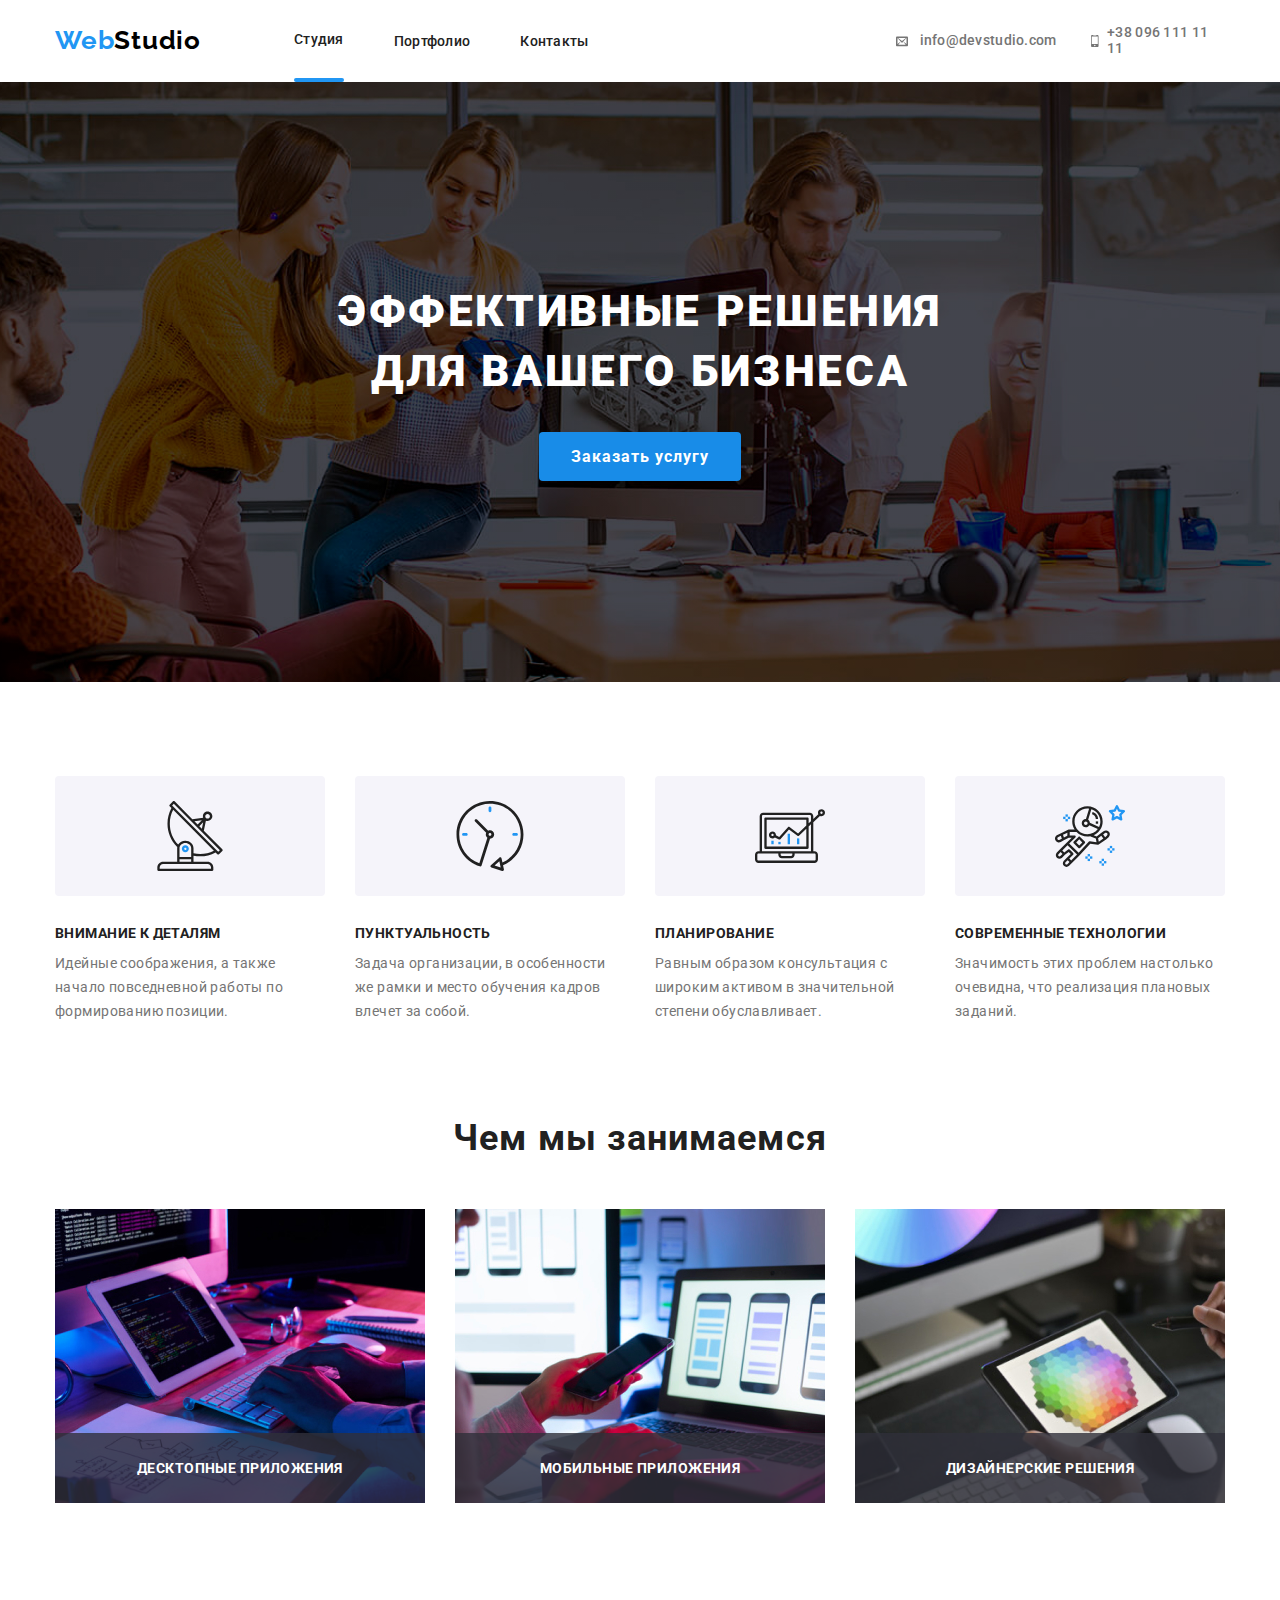
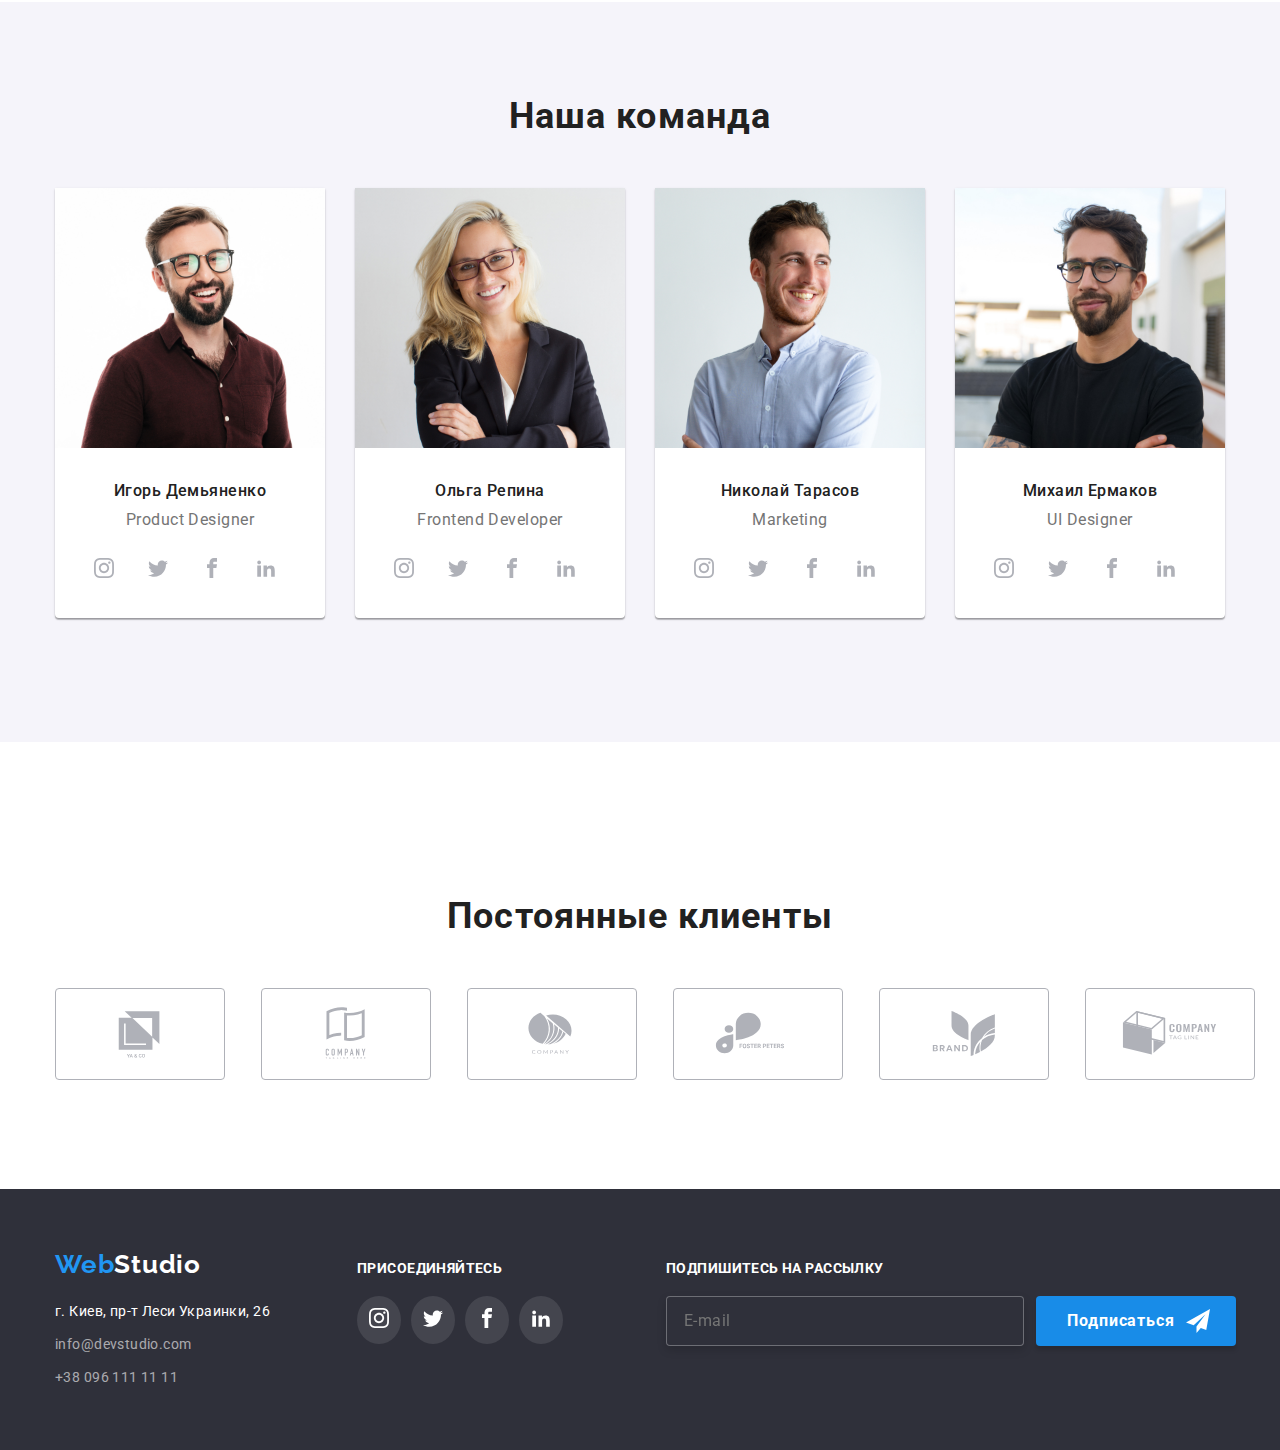
==== index.html @ 8ebe35a3 "21.01.22" ====
<!DOCTYPE html>
<html lang="en">
  <head>
    <meta charset="UTF-8" />
    <meta http-equiv="X-UA-Compatible" content="IE=edge" />
    <meta name="viewport" content="width=device-width, initial-scale=1.0" />
    <title>Главная</title>
    <link rel="preconnect" href="https://fonts.googleapis.com" />
    <link rel="preconnect" href="https://fonts.gstatic.com" crossorigin />
    <link
      href="https://fonts.googleapis.com/css2?family=Raleway:wght@700&family=Roboto:wght@400;500;700;900&display=swap"
      rel="stylesheet"
    />
    <link rel="stylesheet" href="./css/modern-normalize.css" />
    <link rel="stylesheet" href="./css/main.min.css">
   </head>
   <body>
    <!--Top line-->
     <section class="header">
       <div class="container">
        <header class="header__top-line">
          <nav class="header__nav">
             <a class="top-line-link" href="https://github.com/"
              ><span class="span">Web</span>Studio</a>
              <button type="button" class="menu-button"
              data-menu-button>
                 <svg class="mobile-menu"
                  width="24px"
                  height="16px" 
                  aria-controls="menu-container"
                  aria-expanded="false"
                  aria-label="переключатель мобильного меню">
                <use class="icon-menu" href=./img/symbol-defs.svg#icon-menu_24px></use>
                <use class="icon-close" href=./img/symbol-defs.svg#icon-close_24px></use>
              </svg>
              </button>
             <div class="menu-container" id="menu-container" data-menu>
                 <ul class="top-link">
                     <li class="top-link__item">
                       <a class="top-link__nav activ" href="index.html">Студия</a>
                     </li>
                     <li class="top-link__item">
                       <a class="top-link__nav" href="Portfolio/portfolio.html"
                            >Портфолио</a>
                     </li>
                     <li class="top-link__item">
                       <a class="top-link__nav" href="">Контакты</a>
                     </li>
                 </ul>
               <ul class="adress">
                 <li class="adress-item">
                    <a class="mail-link" href="mailto:info@devstudio.com">
                       <svg class="mail-icon">
                         <use href=./img/symbol-defs.svg#icon-envelop></use>
                       </svg> info@devstudio.com
                    </a>
                 </li>
                 <li class="tel">
                    <a class="tel-link" href="tel:+380961111111">
                      <svg class="tel-icon">
                        <use href=./img/symbol-defs.svg#icon-mobile></use>
                      </svg> +38 096 111 11 11</a >
                 </li>
              </ul>
           </div>
           </nav>
         </header>
       </div>
     </section>
    <main>
      <!--Title-etions-->

    <section class="hiro">
       <div class="title-container">
          <h1 class="text">
            Эффективные решения <br />
            для вашего бизнеса
          </h1>
           <div>
              <button data-modal-open class="button" type="button">Заказать услугу</button>
           </div>
               <div class="backdrop is-hidden" data-modal>
                 <div class="modal">
                   <button type="button" class="close-modal" data-modal-close>
                     <svg class="close-button" width="18px" height="18px">
                       <use href="./img/symbol-defs.svg#icon-close"></use>
                     </svg>
                   </button>
                   <b class="title-modal">
                     Оставьте свои данные, мы вам перезвоним
                   </b>
                    <div class="form-box">
                     <form class="form-container">
                      
                       <label class="form-field">
                        
                         <span class="label-modal">Имя</span>
                           <input type="text" class="form-input" name="name">
                            <svg class="modal-icon" width="18" height="18" >
                             <use href="img/symbol-defs.svg#icon-person"></use>
                          </svg>
                       </label>

                       <label class="form-field">
                           <span class="label-modal">Телефон</span> 
                            <input type="tel" class="form-input" name="tel">
                            <svg class="modal-icon" width="18" height="18">
                              <use href="img/symbol-defs.svg#icon-phone"></use>
                            </svg>
                       </label>

                        <label class="form-field">
                            <span class="label-modal">Почта</span>
                              <input type="email" class="form-input" name="emeil">
                                <svg class="modal-icon" width="18" height="18">
                                  <use href="img/symbol-defs.svg#icon-email"></use>
                                </svg>
                              </label>
                         <label class="form-field">
                            <span class="label-modal">Коментарий</span>
                             <textarea name="user-msg" placeholder="Введите текст" class="form-messeg"></textarea>
                         </label>
                         <input type="checkbox" class="policy-chackbox" id="policy-check">
                         <label class="policy-box" for="policy-check">
                           
                           Соглашаюсь с рассылкой и принимаю
                           <a class="link" href="">Условия договора</a>
                         </label>
                       <button class="form-submit" type="submit">Отправить</button>
                     </form>
                   </div>
                 </div>
              </div>
            
      </div>
      </section>

      <!--peculiarities-seсtion-->

      <section class="peculiarities">
        <div class="container">
          <ul class="group-peculiarities">
            <li class="feature">
              <div class="feature-svg">
               <svg class="feature__antenna">
                   <use class="svg" href="./img/symbol-defs.svg#icon-antenna-1" width="70" height="70"> 
                   </use>
               </svg>
               </div>
              <h3 class="feature__title">Внимание к деталям</h3>
              <p class="feature__text">
                Идейные соображения, а также начало повседневной работы по
                формированию позиции.
              </p>
            </li>
            <li class="feature">
              <div class="feature-svg">
               <svg class="feature__clock">
                   <use href="./img/symbol-defs.svg#icon-clock-1" width="70" height="70"> 
                   </use>
               </svg>
               </div>
              <h3 class="feature__title">Пунктуальность</h3>
              <p class="feature__text">
                Задача организации, в особенности же рамки и место обучения
                кадров влечет за собой.
              </p>
            </li>
            <li class="feature">
              <div class="feature-svg">
               <svg class="feature__diagram">
                   <use href="./img/symbol-defs.svg#icon-diagram-1" width="70" height="70"> 
                   </use>
               </svg>
               </div>
              <h3 class="feature__title">Планирование</h3>
              <p class="feature__text">
                Равным образом консультация с широким активом в значительной
                степени обуславливает.
              </p>
            </li>
            <li class="feature">
              <div class="feature-svg">
               <svg class="feature__astronaut">
                   <use href="./img/symbol-defs.svg#icon-astronaut-1" width="70" height="70"> 
                   </use>
               </svg>
               </div>
              <h3 class="feature__title">Современные технологии</h3>
              <p class="feature__text">
                Значимость этих проблем настолько очевидна, что реализация
                плановых заданий.
              </p>
            </li>
          </ul>
        </div>
      </section>

      <!--what are we doing-->

      <section class="what-are-we-doing">
        <div class="container">
          <h2 class="what-are-we-doing__title">Чем мы занимаемся</h2>
          <ul class="what-are-we-doing__img">
            <li class="img">
              <img src=./img/img.jpg alt="работа за компютером" width="370" />
            </li>
            <div class="descript">
              <p class="descript__title">Десктопные приложения</p>
            </div>
            <li class="img">
              <img src=./img/img(1).jpg alt="работа за телефоном" width="370" />
              <div class="descript">
              <p class="descript__title">Мобильные приложения</p>
            </div>
            </li>
            
            <li class="img">
              <img src=./img/img(2).jpg alt="работа за планшетом" width="370"/>
            <div class="descript">
              <p class="descript__title">Дизайнерские решения</p>
            </div>
            </li>
             
          </ul>
        </div>
      </section>

      <!--our team-->

   <section class="our-team">
        <div class="container">
          <h2 class="our-team__title">Наша команда</h2>
          <ul class="team">
            <li class="team__img">
              <img class="team-img" src=./img/img(3).jpg alt="Product Designer" width="270"/>
              <div class="team__title">
                <h3 class="team__name">Игорь Демьяненко</h3>
                <p class="team__profession">Product Designer</p>
              </div>
               <ul class="social-links">
                 <li class="social-list">
                 <a class="social-list__icon" href="#">
                   <svg class="team-icon" width="20px" height="20px">
                  <use href='./img/symbol-defs.svg#icon-instagram'></use>
                  </svg>
                 </a>  
                 </li>
                 <li class="social-list">
                  <a class="social-list__icon" href="#">
                   <svg class="team-icon" width="20px" height="20px">
                   <use href='./img/symbol-defs.svg#icon-twitter'></use>
                   </svg>
                 </a> 
                 </li>
                 <li class="social-list">
                   <a class="social-list__icon" href="#">
                   <svg class="team-icon" width="20px" height="20px">
                   <use href='./img/symbol-defs.svg#icon-facebook'></use>
                   </svg>
                   </a>
                 </li>
                 <li class="social-list">
                    <a class="social-list__icon" href="#">
                    <svg class="team-icon" width="20px" height="20px">
                    <use href='./img/symbol-defs.svg#icon-linkedin2'></use>
                    </svg>
                    </a>
                  </li>
                </ul>
            </li>
            <li class="team__img">
              <img class="team-img" src=./img/img(4).jpg alt="Frontend Developer" width="270" />
              <div class="team__title">
                <h3 class="team__name">Ольга Репина</h3>
                <p class="team__profession">Frontend Developer</p>
              </div>
               <ul class="social-links">
                 <li class="social-list">
                  <a class="social-list__icon" href="#">
                   <svg class="team-icon" width="20px" height="20px">
                   <use href='./img/symbol-defs.svg#icon-instagram'></use>
                   </svg>
                 </a>  
                 </li>
                 <li class="social-list">
                   <a class="social-list__icon" href="#">
                   <svg class="team-icon" width="20px" height="20px">
                   <use href='./img/symbol-defs.svg#icon-twitter'></use>
                   </svg>
                   </a> 
                </li>
                 <li class="social-list">
                    <a class="social-list__icon" href="#">
                    <svg class="team-icon" width="20px" height="20px">
                    <use href='./img/symbol-defs.svg#icon-facebook'></use>
                    </svg>
                    </a>
                </li>
                 <li class="social-list">
                    <a class="social-list__icon" href="#">
                    <svg class="team-icon" width="20px" height="20px">
                    <use href='./img/symbol-defs.svg#icon-linkedin2'></use>
                    </svg>
                    </a>
                </li>
              </ul>
            </li>
            <li class="team__img">
              <img class="team-img" src=./img/img(5).jpg alt="Marketing" width="270" />
              <div class="team__title">
                <h3 class="team__name">Николай Тарасов</h3>
                <p class="team__profession">Marketing</p>
              </div>
               <ul class="social-links">
                 <li class="social-list">
                  <a class="social-list__icon" href="#">
                   <svg class="team-icon" width="20px" height="20px">
                  <use href='./img/symbol-defs.svg#icon-instagram'></use>
                  </svg>
                  </a>  
                 </li>
                 <li class="social-list">
                   <a class="social-list__icon" href="#">
                   <svg class="team-icon" width="20px" height="20px">
                   <use href='./img/symbol-defs.svg#icon-twitter'></use>
                   </svg>
                   </a> 
                </li>
                 <li class="social-list">
                    <a class="social-list__icon" href="#">
                    <svg class="team-icon" width="20px" height="20px">
                     <use href='./img/symbol-defs.svg#icon-facebook'></use>
                    </svg>
                    </a>
                </li>
                 <li class="social-list">
                     <a class="social-list__icon" href="#">
                    <svg class="team-icon" width="20px" height="20px">
                    <use href='./img/symbol-defs.svg#icon-linkedin2'></use>
                    </svg>
                    </a>
                </li>
              </ul>
            </li>
            <li class="team__img">
              <img class="team-img" src=./img/img(6).jpg alt="UI Designer" width="270" />
              <div class="team__title">
                <h3 class="team__name">Михаил Ермаков</h3>
                <p class="team__profession">UI Designer</p>
              </div>
               <ul class="social-links">
                  <li class="social-list">
                     <a class="social-list__icon" href="#">
                     <svg class="team-icon" width="20px" height="20px">
                     <use href='./img/symbol-defs.svg#icon-instagram'></use>
                     </svg>
                     </a>  
                  </li>
                   <li class="social-list">
                      <a class="social-list__icon" href="#">
                      <svg class="team-icon" width="20px" height="20px">
                      <use href='./img/symbol-defs.svg#icon-twitter'></use>
                      </svg>
                      </a> 
                  </li>
                  <li class="social-list">
                     <a class="social-list__icon" href="#">
                     <svg class="team-icon" width="20px" height="20px">
                     <use href='./img/symbol-defs.svg#icon-facebook'></use>
                     </svg>
                     </a>
                  </li>
                   <li class="social-list">
                     <a class="social-list__icon" href="#">
                     <svg class="team-icon" width="20px" height="20px">
                     <use href='./img/symbol-defs.svg#icon-linkedin2'></use>
                     </svg>
                     </a>
                   </li>
              </ul>
            </li>
          </ul>
        </div>
      </section>
      
      <!--regular-customers-->

  <section class="regular-customers">
      <div class="container">
          <h2 class="regular-customers__title">Постоянные клиенты</h2> 
          <div class="customers">
          <ul class="customers__client">
            <li class="client">
              <a href="#" class="customers__link">
              <svg class="svg" width="106" height="60">
              <use href="./img/symbol-defs.svg#icon-Logo"></use>
              </svg>
              </a>
           </li>
             <li class="client">
               <a href="#" class="customers__link">
               <svg class="svg" width="106" height="60">
               <use href="./img/symbol-defs.svg#icon-Logo-1"></use>
               </svg>
               </a>
            </li>
             <li class="client">
               <a href="#" class="customers__link">
               <svg class="svg" width="106" height="60">
               <use href="./img/symbol-defs.svg#icon-Logo-2"></use></svg></a>
             </li>
             <li class="client">
               <a href="#" class="customers__link">
               <svg class="svg" width="106" height="60">
               <use href="./img/symbol-defs.svg#icon-Logo-3"></use></svg></a>
            </li>
            <li class="client">
              <a href="#" class="customers__link">
              <svg class="svg" width="106" height="60">
              <use href="./img/symbol-defs.svg#icon-Logo-4"></use></svg></a>
            </li>
            <li class="client">
               <a href="#" class="customers__link">
               <svg class="svg" width="106" height="60">
               <use href="./img/symbol-defs.svg#icon-Logo-5"></use></svg></a>
             </li>
         </ul>
      </div>
        </div>
        
   </section>
    </main>

    <!--section-footer-->
    
    <footer class="footer-title">
        <section class="footer">
          <div class="footer-container">
           <div class="footer-contacts">
             <a class="footer-link" href="https://github.com/"><span class="span">Web</span>Studio</a>
              <ul class="footer-adress">
                  <li class="footer-item">г. Киев, пр-т Леси Украинки, 26

                 </li>
                    <li class="footer-item">
                      <a class="footer-mail-link" href="mailto:info@devstudio.com"
                      >info@devstudio.com</a>
                     </li>
                   <li class="footer-item">
                      <a class="footer-tel-link" href="tel:+380961111111"
                      >+38 096 111 11 11</a>
                  </li>
                 </ul>
            </div>

            <div class="footer-social">
                <p class="social-title">присоединяйтесь</p>
      
              <ul class="foter-social-links">
                 <li class="social-list">
                 <a class="social-list__icon" href="#">
                   <svg class="icon" width="20px" height="20px">
                  <use href='./img/symbol-defs.svg#icon-instagram'></use>
                </svg>
                 </a>  
                 </li>
                 <li class="social-list">
                 <a class="social-list__icon" href="#">
                   <svg class="icon" width="20px" height="20px">
                  <use href='./img/symbol-defs.svg#icon-twitter'></use>
                </svg>
                 </a> 
                </li>
                 <li class="social-list">
                 <a class="social-list__icon" href="#">
                   <svg class="icon" width="20px" height="20px">
                  <use href='./img/symbol-defs.svg#icon-facebook'></use>
                </svg>
                 </a>
                </li>
                 <li class="social-list">
                 <a class="social-list__icon" href="#">
                   <svg class="icon" width="20px" height="20px">
                  <use href='./img/symbol-defs.svg#icon-linkedin2'></use>
                </svg>
                 </a>
                </li>
             </ul>
           </div>
           <div class="footer-email">
             
             <form class="footer-form">
               <b class="footer-form__title">Подпишитесь на рассылку</b>
               <label class="footer-form__label">
                 <input type="email" name="email" placeholder="E-mail" class="footer-input">
                 <button class="footer-submit" type="submit"> <span class="footer-span">Подписаться</span> </button>
               </label>
             </form>
           </div>
           </div>
         </section>
    </footer>
    
          
    <script src="./js/modal.js"></script>
    <script src="./js/menu.js"></script>
  </body>
</html>
---- css/main.min.css ----
:root{--primary-text-color: #757575;--title-text-color: #212121;--accent-color: #ffffff}*{margin:0;padding:0;border:none}body{font-family:Roboto, sans-serif}ul{padding:0;margin:0;list-style:none}a{text-decoration:none}@media screen and (min-width: 319px){.container{margin:0 auto;padding-left:15px;padding-right:15px;-webkit-box-sizing:border-box;box-sizing:border-box}}@media screen and (min-width: 767px){.container{margin:0 auto;padding-left:15px;padding-right:15px;-webkit-box-sizing:border-box;box-sizing:border-box}}@media screen and (min-width: 1280px){.container{width:1200px;margin:0 auto;padding-left:15px;padding-right:15px;-webkit-box-sizing:border-box;box-sizing:border-box}}.button{margin-top:30px;padding:10px 32px;font-family:Roboto;font-style:normal;font-weight:bold;font-size:16px;line-height:1.87;background:#188ce8;-webkit-box-shadow:0px 4px 4px rgba(0,0,0,0.15);box-shadow:0px 4px 4px rgba(0,0,0,0.15);-webkit-border-radius:4px;border-radius:4px;letter-spacing:0.06em;color:#ffffff}@media screen and (min-width: 319px){.backdrop{padding:93px 15px;position:fixed;top:0;left:0;width:100%;height:100%;background:rgba(0,0,0,0.2);opacity:1;z-index:1;-webkit-transition:opacity 250ms cubic-bezier(0.4, 0, 0.2, 1);-o-transition:opacity 250ms cubic-bezier(0.4, 0, 0.2, 1);transition:opacity 250ms cubic-bezier(0.4, 0, 0.2, 1);overflow-y:scroll}}@media screen and (min-width: 1280px){.backdrop{position:fixed;top:0;left:0;width:100%;height:100%;background:rgba(0,0,0,0.2);opacity:1;z-index:1;-webkit-transition:opacity 250ms cubic-bezier(0.4, 0, 0.2, 1);-o-transition:opacity 250ms cubic-bezier(0.4, 0, 0.2, 1);transition:opacity 250ms cubic-bezier(0.4, 0, 0.2, 1)}}.backdrop.is-hidden{opacity:0;pointer-events:none}.backdrop.is-hidden .modal{-webkit-transform:translate(-50%, -50%) scale(0.1);-ms-transform:translate(-50%, -50%) scale(0.1);transform:translate(-50%, -50%) scale(0.1)}@media screen and (min-width: 319px){.modal{position:absolute;margin:0 auto;padding-left:40px;padding-right:40px;top:50%;left:50%;width:450px;height:609px;background:#ffffff;-webkit-box-shadow:0px 1px 3px rgba(0,0,0,0.12),0px 1px 1px rgba(0,0,0,0.14),0px 2px 1px rgba(0,0,0,0.2);box-shadow:0px 1px 3px rgba(0,0,0,0.12),0px 1px 1px rgba(0,0,0,0.14),0px 2px 1px rgba(0,0,0,0.2);-webkit-border-radius:4px;border-radius:4px;-webkit-transform:translate(-50%, -50%) scale(1);-ms-transform:translate(-50%, -50%) scale(1);transform:translate(-50%, -50%) scale(1);-webkit-transition:-webkit-transform 250ms cubic-bezier(0.4, 0, 0.2, 1);transition:-webkit-transform 250ms cubic-bezier(0.4, 0, 0.2, 1);-o-transition:transform 250ms cubic-bezier(0.4, 0, 0.2, 1);transition:transform 250ms cubic-bezier(0.4, 0, 0.2, 1);transition:transform 250ms cubic-bezier(0.4, 0, 0.2, 1), -webkit-transform 250ms cubic-bezier(0.4, 0, 0.2, 1)}}@media screen and (min-width: 1280px){.modal{position:absolute;top:50%;left:50%;width:528px;min-height:581px;padding:40px;background:#ffffff;-webkit-box-shadow:0px 1px 3px rgba(0,0,0,0.12),0px 1px 1px rgba(0,0,0,0.14),0px 2px 1px rgba(0,0,0,0.2);box-shadow:0px 1px 3px rgba(0,0,0,0.12),0px 1px 1px rgba(0,0,0,0.14),0px 2px 1px rgba(0,0,0,0.2);-webkit-border-radius:4px;border-radius:4px;-webkit-transform:translate(-50%, -50%) scale(1);-ms-transform:translate(-50%, -50%) scale(1);transform:translate(-50%, -50%) scale(1);-webkit-transition:-webkit-transform 250ms cubic-bezier(0.4, 0, 0.2, 1);transition:-webkit-transform 250ms cubic-bezier(0.4, 0, 0.2, 1);-o-transition:transform 250ms cubic-bezier(0.4, 0, 0.2, 1);transition:transform 250ms cubic-bezier(0.4, 0, 0.2, 1);transition:transform 250ms cubic-bezier(0.4, 0, 0.2, 1), -webkit-transform 250ms cubic-bezier(0.4, 0, 0.2, 1)}}.close-modal{position:absolute;top:8px;right:8px;width:30px;height:30px;border:1px solid rgba(0,0,0,0.1);-webkit-border-radius:50%;border-radius:50%;background-color:#fff;cursor:pointer}.close-button{margin-top:5px}.close-button:hover,:focus{outline:none;border-color:rgba(0,0,0,0.1);fill:#2196f3;-webkit-transition:fill 250ms cubic-bezier(0.4, 0, 0.2, 1);-o-transition:fill 250ms cubic-bezier(0.4, 0, 0.2, 1);transition:fill 250ms cubic-bezier(0.4, 0, 0.2, 1)}@media screen and (min-width: 319px){.title-modal{margin-top:40px;display:block;width:370px;height:40px;font-family:Roboto;font-style:normal;font-weight:bold;font-size:20px;line-height:23px;text-align:center;letter-spacing:0.03em;color:#212121}}@media screen and (min-width: 1280px){.title-modal{margin-top:0;display:block;margin-bottom:20px;width:448px;height:23px;font-family:Roboto;font-style:normal;font-weight:bold;font-size:20px;line-height:23px;text-align:center;letter-spacing:0.03em;color:#212121}}@media screen and (min-width: 319px){.form-container{margin:0 auto}}@media screen and (min-width: 1280px){.form-container{margin-top:12px}}@media screen and (min-width: 319px){.form-field{margin-top:20px;display:block;margin-bottom:10px;position:relative}}@media screen and (min-width: 1280px){.form-field{margin-top:20px;display:block;margin-bottom:10px;position:relative}}.form-field input,.form-messeg{width:100%;height:40px;border:1px solid rgba(33,33,33,0.2);-webkit-border-radius:4px;border-radius:4px;font-size:16px;margin-top:15px;padding:0 10px 0 40px;-webkit-transition:250ms linear border;-o-transition:250ms linear border;transition:250ms linear border}.form-field input:focus,.form-messeg:focus{outline:none;border:1px solid #2196f3}.form-field input:focus+svg,.form-messeg:focus+svg{fill:#2196f3}.form-messeg{resize:none;height:120px;padding:12px 16px}.label-modal{display:block;position:absolute;font-family:Roboto;font-style:normal;font-weight:normal;font-size:12px;line-height:14px;letter-spacing:0.01em;color:#757575;margin-top:-4px}.modal-icon{position:absolute;top:50%;left:10px;-webkit-transition:250ms linear fill;-o-transition:250ms linear fill;transition:250ms linear fill}.form-messeg:placeholder{color:rgba(117,117,117,0.5)}@media screen and (min-width: 319px){.policy-box{font-family:Roboto;font-style:normal;font-weight:normal;font-size:11px;line-height:1.16px;letter-spacing:0.03em;color:#757575;margin-bottom:30px;display:-webkit-box;display:-webkit-flex;display:-ms-flexbox;display:flex;-webkit-box-align:center;-webkit-align-items:center;-ms-flex-align:center;align-items:center}}@media screen and (min-width: 1280px){.policy-box{font-family:Roboto;font-style:normal;font-weight:normal;font-size:13px;line-height:1.71px;letter-spacing:0.03em;color:#757575;margin-bottom:30px;margin-left:10px;display:-webkit-box;display:-webkit-flex;display:-ms-flexbox;display:flex;-webkit-box-align:center;-webkit-align-items:center;-ms-flex-align:center;align-items:center}}.policy-box a{color:#2196f3;text-decoration:underline;padding-left:5px}.policy-chackbox{position:absolute;width:1px;height:1px;margin:1px;border:0px;padding:0px;clip:rect(0 0 0 0);overflow:hidden}.policy-chackbox:checked+.policy-box::before{background-color:#2196f3;background-image:url(../img/icon-check.svg);background-repeat:no-repeat;background-position:center;border-color:transparent}.policy-chackbox:focus+.policy-box::before{border:none;outline:1px solid #2196f3}.policy-box::before{content:"";width:16px;height:16px;border:1px solid #212121;-webkit-border-radius:2px;border-radius:2px;margin-right:7px}@media screen and (min-width: 319px){.form-submit{width:200px;height:50px;font-family:Roboto;font-style:normal;font-weight:bold;font-size:16px;line-height:1.87;background:#188ce8;-webkit-box-shadow:0px 4px 4px rgba(0,0,0,0.15);box-shadow:0px 4px 4px rgba(0,0,0,0.15);-webkit-border-radius:4px;border-radius:4px;letter-spacing:0.06em;color:#ffffff}}@media screen and (min-width: 1280px){.form-submit{width:200px;height:50px;font-family:Roboto;font-style:normal;font-weight:bold;font-size:16px;line-height:1.87;background:#188ce8;-webkit-box-shadow:0px 4px 4px rgba(0,0,0,0.15);box-shadow:0px 4px 4px rgba(0,0,0,0.15);-webkit-border-radius:4px;border-radius:4px;letter-spacing:0.06em;color:#ffffff}}@media screen and (min-width: 319px){.footer-submit{margin-top:20px;width:200px;height:50px;font-family:Roboto;font-style:normal;font-weight:bold;font-size:16px;line-height:1.87;background:#188ce8;-webkit-box-shadow:0px 4px 4px rgba(0,0,0,0.15);box-shadow:0px 4px 4px rgba(0,0,0,0.15);-webkit-border-radius:4px;border-radius:4px;letter-spacing:0.06em;color:#ffffff;background-image:url(../img/icon-send.svg);background-repeat:no-repeat;background-position-y:center;background-position-x:150px}}@media screen and (min-width: 1280px){.footer-submit{width:200px;height:50px;margin-top:20px;margin-left:12px;font-family:Roboto;font-style:normal;font-weight:bold;font-size:16px;line-height:1.87;background:#188ce8;-webkit-box-shadow:0px 4px 4px rgba(0,0,0,0.15);box-shadow:0px 4px 4px rgba(0,0,0,0.15);-webkit-border-radius:4px;border-radius:4px;letter-spacing:0.06em;color:#ffffff;background-image:url(../img/icon-send.svg);background-repeat:no-repeat;background-position-y:center;background-position-x:150px}}@media screen and (min-width: 319px){.header{padding:16px 0;position:relative}}@media screen and (min-width: 767px){.header{padding:20px 0}}@media screen and (min-width: 1280px){.header{width:100%;background:#ffffff;padding:25px 0}}@media screen and (min-width: 319px){.hiro{width:100%;background:rgba(47,48,58,0.4);padding:118px 0;min-height:480px;background-position:center;background-repeat:no-repeat;background-image:-webkit-gradient(linear, left top, right top, from(rgba(0,0,0,0.5)), to(rgba(0,0,0,0.5))),url(../img/img7.jpg);background-image:-webkit-linear-gradient(left, rgba(0,0,0,0.5), rgba(0,0,0,0.5)),url(../img/img7.jpg);background-image:-o-linear-gradient(left, rgba(0,0,0,0.5), rgba(0,0,0,0.5)),url(../img/img7.jpg);background-image:linear-gradient(to right, rgba(0,0,0,0.5), rgba(0,0,0,0.5)),url(../img/img7.jpg)}}@media screen and (min-width: 1280px){.hiro{width:100%;background:rgba(47,48,58,0.4);padding:200px 0 200px 0;height:600px;background-position:center;background-repeat:no-repeat;background-image:-webkit-gradient(linear, left top, right top, from(rgba(0,0,0,0.5)), to(rgba(0,0,0,0.5))),url(../img/img7.jpg);background-image:-webkit-linear-gradient(left, rgba(0,0,0,0.5), rgba(0,0,0,0.5)),url(../img/img7.jpg);background-image:-o-linear-gradient(left, rgba(0,0,0,0.5), rgba(0,0,0,0.5)),url(../img/img7.jpg);background-image:linear-gradient(to right, rgba(0,0,0,0.5), rgba(0,0,0,0.5)),url(../img/img7.jpg)}}@media screen and (min-width: 319px){.peculiarities{padding-top:60px}}@media screen and (min-width: 1280px){.peculiarities{padding-top:94px}}@media screen and (min-width: 319px){.what-are-we-doing{display:none}}@media screen and (min-width: 1280px){.what-are-we-doing{display:block;padding:94px 0}}@media screen and (min-width: 319px){.our-team{text-align:center;padding-top:94px;padding-bottom:94px;background:#f5f4fa}}@media screen and (min-width: 767px){.our-team{padding:60px 0}}@media screen and (min-width: 1280px){.our-team{text-align:center;padding-top:94px;padding-bottom:94px;background:#f5f4fa}}@media screen and (min-width: 1280px){.regular-customers{width:100%;margin:0 auto;text-align:center;padding-top:94px;padding-bottom:94px}}@media screen and (min-width: 319px){.footer-title{width:100%;padding:60px 0;background-color:#2f303a}}@media screen and (min-width: 1280px){.footer-title{width:100%;padding:60px 0;background-color:#2f303a}}@media screen and (min-width: 319px){.footer{margin:0 auto;padding:0 15px}}@media screen and (min-width: 1280px){.footer{width:1200px;margin:0 auto;padding:0 15px}}@media screen and (min-width: 319px){.header__nav{display:-webkit-box;display:-webkit-flex;display:-ms-flexbox;display:flex}}@media screen and (min-width: 1280px){.header__nav{padding:0;-webkit-box-align:center;-webkit-align-items:center;-ms-flex-align:center;align-items:center;display:-webkit-box;display:-webkit-flex;display:-ms-flexbox;display:flex}}@media screen and (min-width: 319px){.top-line-link{font-family:Raleway;font-style:normal;font-weight:bold;font-size:24px;line-height:1.16;letter-spacing:0.03em;color:#000;text-decoration:none;-webkit-transition:background-color,fill,color 250ms cubic-bezier(0.4, 0, 0.2, 1);-o-transition:background-color,fill,color 250ms cubic-bezier(0.4, 0, 0.2, 1);transition:background-color,fill,color 250ms cubic-bezier(0.4, 0, 0.2, 1)}.top-line-link:hover,.top-line-link:focus{color:#2196f3}}@media screen and (min-width: 767px){.top-line-link{display:-webkit-box;display:-webkit-flex;display:-ms-flexbox;display:flex;-webkit-box-align:center;-webkit-align-items:center;-ms-flex-align:center;align-items:center;font-family:Raleway;font-style:normal;font-weight:bold;font-size:24px;line-height:1.16;letter-spacing:0.03em;color:#000;text-decoration:none;-webkit-transition:background-color,fill,color 250ms cubic-bezier(0.4, 0, 0.2, 1);-o-transition:background-color,fill,color 250ms cubic-bezier(0.4, 0, 0.2, 1);transition:background-color,fill,color 250ms cubic-bezier(0.4, 0, 0.2, 1)}.top-line-link:hover,.top-line-link:focus{color:#2196f3}}@media screen and (min-width: 1280px){.top-line-link{font-family:Raleway;font-style:normal;font-weight:bold;font-size:26px;line-height:1.19;letter-spacing:0.03em;color:#000;text-decoration:none;-webkit-transition:background-color,fill,color 250ms cubic-bezier(0.4, 0, 0.2, 1);-o-transition:background-color,fill,color 250ms cubic-bezier(0.4, 0, 0.2, 1);transition:background-color,fill,color 250ms cubic-bezier(0.4, 0, 0.2, 1)}.top-line-link:hover,.top-line-link:focus{color:#2196f3}}@media screen and (min-width: 319px){.menu-button{position:absolute;top:22px;right:22px;-webkit-box-align:center;-webkit-align-items:center;-ms-flex-align:center;align-items:center;display:-webkit-inline-box;display:-webkit-inline-flex;display:-ms-inline-flexbox;display:inline-flex;background-color:transparent;z-index:2}}@media screen and (min-width: 767px){.menu-button{display:none}}@media screen and (min-width: 1280px){.menu-button{display:none}}@media screen and (min-width: 319px){.menu-button .icon-close{display:none}}@media screen and (min-width: 319px){.menu-button.is-open .icon-close{display:block;z-index:2}}@media screen and (min-width: 319px){.menu-button.is-open .icon-menu{display:none}}@media screen and (min-width: 767px){.mobile-menu{display:none}}@media screen and (min-width: 1280px){.mobile-menu{display:none}}@media screen and (min-width: 319px){.menu-container .menu-container.is-open{position:absolute;display:block;width:480px;height:796px;left:0;background:#fff}}@media screen and (min-width: 767px){.menu-container{display:-webkit-box;display:-webkit-flex;display:-ms-flexbox;display:flex}}@media screen and (min-width: 1280px){.menu-container{display:block;display:-webkit-box;display:-webkit-flex;display:-ms-flexbox;display:flex;-webkit-box-align:center;-webkit-align-items:center;-ms-flex-align:center;align-items:center}}@media screen and (min-width: 767px){.top-link{display:-webkit-box;display:-webkit-flex;display:-ms-flexbox;display:flex;-webkit-box-align:center;-webkit-align-items:center;-ms-flex-align:center;align-items:center}}@media screen and (min-width: 1280px){.top-link{display:block;display:-webkit-box;display:-webkit-flex;display:-ms-flexbox;display:flex;-webkit-box-align:center;-webkit-align-items:center;-ms-flex-align:center;align-items:center;-webkit-box-pack:center;-webkit-justify-content:center;-ms-flex-pack:center;justify-content:center}}.link1:hover,.link1:focus{color:#2196f3}@media screen and (min-width: 319px){.top-link__item:nth-child(1){margin-top:48px;margin-left:40px}}@media screen and (min-width: 767px){.top-link__item:nth-child(1){margin:0 50px 0 88px}}@media screen and (min-width: 1280px){.top-link__item:nth-child(1){margin:0 50px 0 93px}}@media screen and (min-width: 319px){.top-link__item:nth-child(2){margin:32px 0;margin-left:40px}}@media screen and (min-width: 767px){.top-link__item:nth-child(2){margin:0;margin-right:50px}}@media screen and (min-width: 1280px){.top-link__item:nth-child(2){margin:0;margin-right:50px}}@media screen and (min-width: 319px){.top-link__item:nth-child(3){margin-left:40px}}@media screen and (min-width: 767px){.top-link__item:nth-child(3){margin-left:0}}@media screen and (min-width: 767px){.adress-item:nth-child(1){margin-left:84px}}@media screen and (min-width: 1280px){.adress-item:nth-child(1){margin:0 30px 0 305px}}@media screen and (min-width: 767px){.tel{margin-top:10px;margin-left:84px}}@media screen and (min-width: 1280px){.tel{margin-top:0;margin-left:0}}@media screen and (min-width: 319px){.top-link__nav{font-family:Roboto;font-style:normal;font-weight:500;font-size:40px;line-height:1.17;text-align:center;letter-spacing:0.02em;color:#212121}.top-link__nav:hover,.top-link__nav:focus{color:#2196f3}}@media screen and (min-width: 767px){.top-link__nav{font-family:Roboto;font-style:normal;font-weight:500;font-size:14px;line-height:1.14;letter-spacing:0.02em;text-decoration:none;color:#212121;-webkit-transition:background-color,fill,color 250ms cubic-bezier(0.4, 0, 0.2, 1);-o-transition:background-color,fill,color 250ms cubic-bezier(0.4, 0, 0.2, 1);transition:background-color,fill,color 250ms cubic-bezier(0.4, 0, 0.2, 1)}.top-link__nav:hover,.top-link__nav:focus{color:#2196f3}}@media screen and (min-width: 1280px){.top-link__nav{font-family:Roboto;font-style:normal;font-weight:500;font-size:14px;line-height:1.14;letter-spacing:0.02em;text-decoration:none;color:#212121;-webkit-transition:background-color,fill,color 250ms cubic-bezier(0.4, 0, 0.2, 1);-o-transition:background-color,fill,color 250ms cubic-bezier(0.4, 0, 0.2, 1);transition:background-color,fill,color 250ms cubic-bezier(0.4, 0, 0.2, 1)}.top-link__nav:hover,.top-link__nav:focus{color:#2196f3}}@media screen and (min-width: 767px){.activ::after{content:"";display:block;position:relative;top:30px;bottom:auto;width:100%;height:4px;background-color:#2196f3;-webkit-border-radius:2px;border-radius:2px}}@media screen and (min-width: 1280px){.activ::after{content:"";display:block;position:relative;top:30px;bottom:auto;width:100%;height:4px;background-color:#2196f3;-webkit-border-radius:2px;border-radius:2px}}@media screen and (min-width: 1280px){.adress{display:block;display:-webkit-box;display:-webkit-flex;display:-ms-flexbox;display:flex;-webkit-box-align:center;-webkit-align-items:center;-ms-flex-align:center;align-items:center;-webkit-box-pack:center;-webkit-justify-content:center;-ms-flex-pack:center;justify-content:center}}@media screen and (min-width: 319px){.mail-icon{display:none}}@media screen and (min-width: 767px){.mail-icon{display:block;width:16px;height:12px;margin-right:10px;fill:var(--primary-text-color);-webkit-transition:background-color,fill,color 250ms cubic-bezier(0.4, 0, 0.2, 1);-o-transition:background-color,fill,color 250ms cubic-bezier(0.4, 0, 0.2, 1);transition:background-color,fill,color 250ms cubic-bezier(0.4, 0, 0.2, 1)}}@media screen and (min-width: 1280px){.mail-icon{display:block;width:16px;height:12px;margin-right:10px;fill:var(--primary-text-color);-webkit-transition:background-color,fill,color 250ms cubic-bezier(0.4, 0, 0.2, 1);-o-transition:background-color,fill,color 250ms cubic-bezier(0.4, 0, 0.2, 1);transition:background-color,fill,color 250ms cubic-bezier(0.4, 0, 0.2, 1)}}@media screen and (min-width: 767px){.mail-link{display:-webkit-box;display:-webkit-flex;display:-ms-flexbox;display:flex;-webkit-box-align:center;-webkit-align-items:center;-ms-flex-align:center;align-items:center;font-family:Roboto;font-style:normal;font-weight:500;font-size:12px;line-height:1.16;letter-spacing:0.02em;color:#757575;text-decoration:none;-webkit-transition:background-color,fill,color 250ms cubic-bezier(0.4, 0, 0.2, 1);-o-transition:background-color,fill,color 250ms cubic-bezier(0.4, 0, 0.2, 1);transition:background-color,fill,color 250ms cubic-bezier(0.4, 0, 0.2, 1)}.mail-link:hover,.mail-link:focus{color:#2196f3}.mail-link:hover .mail-icon,.mail-link:focus .mail-icon{fill:#2196f3}}@media screen and (min-width: 1280px){.mail-link{display:-webkit-box;display:-webkit-flex;display:-ms-flexbox;display:flex;-webkit-box-align:center;-webkit-align-items:center;-ms-flex-align:center;align-items:center;font-family:Roboto;font-style:normal;font-weight:500;font-size:14px;line-height:1.14;letter-spacing:0.02em;color:#757575;text-decoration:none;-webkit-transition:background-color,fill,color 250ms cubic-bezier(0.4, 0, 0.2, 1);-o-transition:background-color,fill,color 250ms cubic-bezier(0.4, 0, 0.2, 1);transition:background-color,fill,color 250ms cubic-bezier(0.4, 0, 0.2, 1)}.mail-link:hover,.mail-link:focus{color:#2196f3}.mail-link:hover .mail-icon,.mail-link:focus .mail-icon{fill:#2196f3}}@media screen and (min-width: 319px){.tel{margin-top:302px;margin-left:40px}}@media screen and (min-width: 767px){.tel{margin-top:10px;margin-left:84px}}@media screen and (min-width: 1280px){.tel{margin-top:0;margin-left:0}}@media screen and (min-width: 319px){.tel-icon{display:none}}@media screen and (min-width: 767px){.tel-icon{display:block;width:16px;height:12px;margin-right:5px;fill:var(--primary-text-color)}}@media screen and (min-width: 1280px){.tel-icon{display:block;width:16px;height:12px;margin-right:5px;fill:var(--primary-text-color)}}@media screen and (min-width: 319px){.tel-link{font-family:Roboto;font-style:normal;font-weight:500;font-size:34px;line-height:40px;letter-spacing:0.02em;color:#2196f3}}@media screen and (min-width: 767px){.tel-link{display:-webkit-box;display:-webkit-flex;display:-ms-flexbox;display:flex;-webkit-box-align:center;-webkit-align-items:center;-ms-flex-align:center;align-items:center;font-family:Roboto;font-style:normal;font-weight:500;font-size:12px;line-height:1.16;letter-spacing:0.02em;text-decoration:none;color:#757575;-webkit-transition:background-color,fill,color 250ms cubic-bezier(0.4, 0, 0.2, 1);-o-transition:background-color,fill,color 250ms cubic-bezier(0.4, 0, 0.2, 1);transition:background-color,fill,color 250ms cubic-bezier(0.4, 0, 0.2, 1)}.tel-link:hover,.tel-link:focus{color:#2196f3}.tel-link:hover:hover .tel-icon,.tel-link:hover:focus .tel-icon,.tel-link:focus:hover .tel-icon,.tel-link:focus:focus .tel-icon{fill:#2196f3}}@media screen and (min-width: 1280px){.tel-link{font-family:Roboto;font-style:normal;font-weight:500;font-size:14px;line-height:1.14;letter-spacing:0.02em;text-decoration:none;color:#757575;-webkit-transition:background-color,fill,color 250ms cubic-bezier(0.4, 0, 0.2, 1);-o-transition:background-color,fill,color 250ms cubic-bezier(0.4, 0, 0.2, 1);transition:background-color,fill,color 250ms cubic-bezier(0.4, 0, 0.2, 1)}.tel-link:hover,.tel-link:focus{color:#2196f3}.tel-link:hover:hover .tel-icon,.tel-link:hover:focus .tel-icon,.tel-link:focus:hover .tel-icon,.tel-link:focus:focus .tel-icon{fill:#2196f3}}.span{color:#2196f3}@media screen and (min-width: 319px){.menu-container{display:none}.menu-container.is-open{position:absolute;display:block;width:420px;height:796px;left:0;background:#fff}}@media screen and (min-width: 767px){.menu-container{display:-webkit-box;display:-webkit-flex;display:-ms-flexbox;display:flex}}@media screen and (min-width: 319px){.title-container{margin:0 auto;text-align:center;padding:0 15px}}@media screen and (min-width: 767px){.title-container{text-align:center;margin:0 auto;padding:0 15px}}@media screen and (min-width: 1280px){.title-container{text-align:center;margin:0 auto;padding:0 15px}}@media screen and (min-width: 319px){.text{font-family:Roboto;font-style:normal;font-weight:900;font-size:26px;line-height:1.61;text-align:center;letter-spacing:0.06em;text-transform:uppercase;color:#ffffff}}@media screen and (min-width: 1280px){.text{font-family:Roboto;font-style:normal;font-weight:900;font-size:44px;line-height:1.36;text-align:center;letter-spacing:0.06em;text-transform:uppercase;color:#ffffff}}@media screen and (min-width: 767px){.group-peculiarities{display:-webkit-box;display:-webkit-flex;display:-ms-flexbox;display:flex;-webkit-flex-wrap:wrap;-ms-flex-wrap:wrap;flex-wrap:wrap;margin-bottom:60px}}@media screen and (min-width: 1280px){.group-peculiarities{display:-webkit-box;display:-webkit-flex;display:-ms-flexbox;display:flex;-webkit-flex-wrap:nowrap;-ms-flex-wrap:nowrap;flex-wrap:nowrap;margin-bottom:0}}@media screen and (min-width: 1280px){.feature:not(:last-child){width:270px;height:120px;margin-right:30px}}@media screen and (min-width: 767px){.feature:nth-child(odd){margin-right:30px}}@media screen and (min-width: 767px){.feature{width:354px}}@media screen and (min-width: 319px){.feature__antenna{width:70px;height:70px}}@media screen and (min-width: 767px){.feature__antenna{width:70px;height:70px}}@media screen and (min-width: 1280px){.feature__antenna{width:70px;height:70px}}@media screen and (min-width: 319px){.feature-svg{display:-webkit-box;display:-webkit-flex;display:-ms-flexbox;display:flex;-webkit-box-pack:center;-webkit-justify-content:center;-ms-flex-pack:center;justify-content:center;-webkit-box-align:center;-webkit-align-items:center;-ms-flex-align:center;align-items:center;height:120px;background:#f5f4fa;-webkit-border-radius:4px;border-radius:4px}}@media screen and (min-width: 767px){.feature-svg{display:-webkit-box;display:-webkit-flex;display:-ms-flexbox;display:flex;-webkit-box-pack:center;-webkit-justify-content:center;-ms-flex-pack:center;justify-content:center;-webkit-box-align:center;-webkit-align-items:center;-ms-flex-align:center;align-items:center;width:354px;background:#f5f4fa;-webkit-border-radius:4px;border-radius:4px}}@media screen and (min-width: 1280px){.feature-svg{display:-webkit-box;display:-webkit-flex;display:-ms-flexbox;display:flex;-webkit-box-pack:center;-webkit-justify-content:center;-ms-flex-pack:center;justify-content:center;-webkit-box-align:center;-webkit-align-items:center;-ms-flex-align:center;align-items:center;width:270px;height:120px;background:#f5f4fa;-webkit-border-radius:4px;border-radius:4px}}@media screen and (min-width: 319px){.feature__clock{width:70px;height:70px}}@media screen and (min-width: 1280px){.feature__clock{width:70px;height:70px}}@media screen and (min-width: 319px){.feature__diagram{width:70px;height:70px}}@media screen and (min-width: 1280px){.feature__diagram{width:70px;height:70px}}@media screen and (min-width: 319px){.feature__astronaut{width:70px;height:70px}}@media screen and (min-width: 1280px){.feature__astronaut{width:70px;height:70px}}@media screen and (min-width: 319px){.feature__title{text-align:center;padding-top:30px;padding-bottom:10px;font-family:Roboto;font-style:normal;font-weight:bold;font-size:14px;line-height:1.14;letter-spacing:0.03em;text-transform:uppercase;color:#212121}}@media screen and (min-width: 767px){.feature__title{text-align:left;padding-bottom:10px;font-family:Roboto;font-style:normal;font-weight:bold;font-size:14px;line-height:1.14;letter-spacing:0.03em;text-transform:uppercase;color:#212121}}@media screen and (min-width: 1280px){.feature__title{text-align:left;padding-bottom:10px;font-family:Roboto;font-style:normal;font-weight:bold;font-size:14px;line-height:1.14;letter-spacing:0.03em;text-transform:uppercase;color:#212121}}.feature__text{font-family:Roboto;font-style:normal;font-weight:normal;font-size:14px;line-height:1.71;letter-spacing:0.03em;color:#757575}.what-are-we-doing__img{display:-webkit-box;display:-webkit-flex;display:-ms-flexbox;display:flex}.what-are-we-doing__title{margin:0;margin-bottom:50px;text-align:center;font-family:Roboto;font-style:normal;font-weight:bold;font-size:36px;line-height:1.16;letter-spacing:0.03em;color:#212121}.img:not(:last-child){margin-right:30px}.descript{position:absolute;width:370px;height:70px;top:1433px;background:rgba(47,48,58,0.8)}.descript__title{margin:27px;color:#ffffff;font-family:Roboto;font-style:normal;font-weight:bold;font-size:14px;line-height:16px;text-align:center;letter-spacing:0.03em;text-transform:uppercase}@media screen and (min-width: 319px){.our-team__title{margin-bottom:50px;font-family:Roboto;font-style:normal;font-weight:bold;font-size:28px;line-height:1.17;letter-spacing:0.03em;color:#212121}}@media screen and (min-width: 1280px){.our-team__title{margin-bottom:50px;font-family:Roboto;font-style:normal;font-weight:bold;font-size:36px;line-height:1.16;letter-spacing:0.03em;color:#212121}}@media screen and (min-width: 767px){.team{display:-webkit-box;display:-webkit-flex;display:-ms-flexbox;display:flex;-webkit-flex-wrap:wrap;-ms-flex-wrap:wrap;flex-wrap:wrap}}@media screen and (min-width: 1280px){.team{-webkit-flex-wrap:nowrap;-ms-flex-wrap:nowrap;flex-wrap:nowrap;display:-webkit-box;display:-webkit-flex;display:-ms-flexbox;display:flex;margin:0}}.team__title{padding-top:30px}@media screen and (min-width: 319px){.team__img{margin-bottom:30px;background:#ffffff;-webkit-box-shadow:0px 1px 3px rgba(0,0,0,0.12),0px 1px 1px rgba(0,0,0,0.14),0px 2px 1px rgba(0,0,0,0.2);box-shadow:0px 1px 3px rgba(0,0,0,0.12),0px 1px 1px rgba(0,0,0,0.14),0px 2px 1px rgba(0,0,0,0.2);-webkit-border-radius:0px 0px 4px 4px;border-radius:0px 0px 4px 4px}}@media screen and (min-width: 767px){.team__img{width:354px;margin-bottom:30px;background:#ffffff;-webkit-box-shadow:0px 1px 3px rgba(0,0,0,0.12),0px 1px 1px rgba(0,0,0,0.14),0px 2px 1px rgba(0,0,0,0.2);box-shadow:0px 1px 3px rgba(0,0,0,0.12),0px 1px 1px rgba(0,0,0,0.14),0px 2px 1px rgba(0,0,0,0.2);-webkit-border-radius:0px 0px 4px 4px;border-radius:0px 0px 4px 4px}}@media screen and (min-width: 1280px){.team__img{margin-right:30px;background:#ffffff;-webkit-box-shadow:0px 1px 3px rgba(0,0,0,0.12),0px 1px 1px rgba(0,0,0,0.14),0px 2px 1px rgba(0,0,0,0.2);box-shadow:0px 1px 3px rgba(0,0,0,0.12),0px 1px 1px rgba(0,0,0,0.14),0px 2px 1px rgba(0,0,0,0.2);-webkit-border-radius:0px 0px 4px 4px;border-radius:0px 0px 4px 4px}}@media screen and (min-width: 767px){.team__img:nth-child(odd){margin-right:30px}}@media screen and (min-width: 319px){.team-img{width:100%}}@media screen and (min-width: 1280px){.team-img{width:270px;height:260px}}.team__name{padding-bottom:10px;font-family:Roboto;font-style:normal;font-weight:500;font-size:16px;line-height:1.18;text-align:center;letter-spacing:0.03em;color:#212121}.team__profession{font-family:Roboto;font-style:normal;font-weight:normal;font-size:16px;line-height:1.18;text-align:center;letter-spacing:0.03em;color:#757575}@media screen and (min-width: 319px){.social-links{display:-webkit-box;display:-webkit-flex;display:-ms-flexbox;display:flex;-webkit-box-pack:center;-webkit-justify-content:center;-ms-flex-pack:center;justify-content:center;-webkit-box-align:center;-webkit-align-items:center;-ms-flex-align:center;align-items:center;padding:16px 0 24px 0}}@media screen and (min-width: 1280px){.social-links{display:-webkit-box;display:-webkit-flex;display:-ms-flexbox;display:flex;-webkit-box-pack:center;-webkit-justify-content:center;-ms-flex-pack:center;justify-content:center;-webkit-box-align:center;-webkit-align-items:center;-ms-flex-align:center;align-items:center}}.social-list{margin-right:10px}@media screen and (min-width: 319px){.social-list__icon{display:-webkit-inline-box;display:-webkit-inline-flex;display:-ms-inline-flexbox;display:inline-flex;-webkit-box-pack:center;-webkit-justify-content:center;-ms-flex-pack:center;justify-content:center;-webkit-box-align:center;-webkit-align-items:center;-ms-flex-align:center;align-items:center;padding:12px;-webkit-border-radius:50%;border-radius:50%;background:rgba(255,255,255,0.1);-webkit-transition:background-color 250ms cubic-bezier(0.4, 0, 0.2, 1);-o-transition:background-color 250ms cubic-bezier(0.4, 0, 0.2, 1);transition:background-color 250ms cubic-bezier(0.4, 0, 0.2, 1)}.social-list__icon:hover{background-color:#2196f3}.social-list__icon:focus{background-color:#2196f3}.social-list__icon:focus .team-icon{fill:var(--accent-color)}.social-list__icon:hover .team-icon{fill:var(--accent-color)}}@media screen and (min-width: 1280px){.social-list__icon{display:block;padding:12px;-webkit-border-radius:50%;border-radius:50%;background:rgba(255,255,255,0.1);-webkit-transition:background-color 250ms cubic-bezier(0.4, 0, 0.2, 1);-o-transition:background-color 250ms cubic-bezier(0.4, 0, 0.2, 1);transition:background-color 250ms cubic-bezier(0.4, 0, 0.2, 1)}.social-list__icon:hover{background-color:#2196f3}.social-list__icon:focus{background-color:#2196f3}.social-list__icon:focus .team-icon{fill:var(--accent-color)}.social-list__icon:hover .team-icon{fill:var(--accent-color)}}.team-icon{fill:#afb1b8}@media screen and (min-width: 319px){.regular-customers__title{text-align:center;margin-top:60px;margin-bottom:30px;font-family:Roboto;font-style:normal;font-weight:bold;font-size:28px;line-height:1.17;letter-spacing:0.03em;color:#212121}}@media screen and (min-width: 1280px){.regular-customers__title{margin-bottom:50px;font-family:Roboto;font-style:normal;font-weight:bold;font-size:36px;line-height:1.16;letter-spacing:0.03em;color:#212121}}@media screen and (min-width: 319px){.customers__client{display:-webkit-box;display:-webkit-flex;display:-ms-flexbox;display:flex;-webkit-flex-wrap:wrap;-ms-flex-wrap:wrap;flex-wrap:wrap}}@media screen and (min-width: 1280px){.customers__client{width:1200px;margin:0 auto;display:-webkit-box;display:-webkit-flex;display:-ms-flexbox;display:flex;-webkit-box-pack:justify;-webkit-justify-content:space-between;-ms-flex-pack:justify;justify-content:space-between}}@media screen and (min-width: 319px){.client{margin-bottom:15px;width:180px}.client:nth-child(1){margin-right:30px}.client:nth-child(3){margin-right:30px}.client:nth-child(5){margin-right:30px}}@media screen and (min-width: 767px){.client{margin-bottom:15px;width:226px;height:92px}.client:nth-child(1){margin-right:30px}.client:nth-child(2){margin-right:30px}.client:nth-child(3){margin-right:0}.client:nth-child(4){margin-right:30px}.client:nth-child(5){margin-right:30px}}@media screen and (min-width: 1280px){.client{width:170px;height:92px}.client:not(:last-child){margin-right:30px}}.customers__link{width:100%;height:100%;display:-webkit-box;display:-webkit-flex;display:-ms-flexbox;display:flex;-webkit-box-align:center;-webkit-align-items:center;-ms-flex-align:center;align-items:center;-webkit-box-pack:center;-webkit-justify-content:center;-ms-flex-pack:center;justify-content:center;border:1px solid #afb1b8;-webkit-border-radius:4px;border-radius:4px;fill:#afb1b8;-webkit-transition:fill 250ms cubic-bezier(0.4, 0, 0.2, 1),border-color 250ms cubic-bezier(0.4, 0, 0.2, 1);-o-transition:fill 250ms cubic-bezier(0.4, 0, 0.2, 1),border-color 250ms cubic-bezier(0.4, 0, 0.2, 1);transition:fill 250ms cubic-bezier(0.4, 0, 0.2, 1),border-color 250ms cubic-bezier(0.4, 0, 0.2, 1)}.customers__link:hover{fill:#2196f3;border-color:#2196f3}.customers__link:focus{fill:#2196f3;border-color:#2196f3}.svg{-webkit-transition:border-color 250ms cubic-bezier(0.4, 0, 0.2, 1);-o-transition:border-color 250ms cubic-bezier(0.4, 0, 0.2, 1);transition:border-color 250ms cubic-bezier(0.4, 0, 0.2, 1)}.svg:hover{fill:#2196f3;border-color:#2196f3}.svg:focus{fill:#2196f3;border-color:#2196f3}@media (max-width: 480px){.footer-container{text-align:center;display:-webkit-box;display:-webkit-flex;display:-ms-flexbox;display:flex;-webkit-box-orient:vertical;-webkit-box-direction:normal;-webkit-flex-direction:column;-ms-flex-direction:column;flex-direction:column;-webkit-box-align:center;-webkit-align-items:center;-ms-flex-align:center;align-items:center}}@media screen and (min-width: 767px){.footer-container{display:-webkit-box;display:-webkit-flex;display:-ms-flexbox;display:flex}}@media screen and (min-width: 1280px){.footer-container{display:-webkit-box;display:-webkit-flex;display:-ms-flexbox;display:flex;-webkit-box-align:baseline;-webkit-align-items:baseline;-ms-flex-align:baseline;align-items:baseline}}.footer-adress{min-width:232px;-webkit-box-orient:vertical;-webkit-box-direction:normal;-webkit-flex-direction:column;-ms-flex-direction:column;flex-direction:column;padding-top:20px;font-family:Roboto;font-style:normal;font-weight:normal;font-size:14px;line-height:1.71;letter-spacing:0.03em;color:#ffffff}.footer-item:nth-child(2){padding:9px 0 9px 0}.footer-link{font-family:Raleway;font-style:normal;font-weight:bold;font-size:26px;line-height:1.19;letter-spacing:0.03em;color:#fff;text-decoration:none;-webkit-transition:color 250ms cubic-bezier(0.4, 0, 0.2, 1);-o-transition:color 250ms cubic-bezier(0.4, 0, 0.2, 1);transition:color 250ms cubic-bezier(0.4, 0, 0.2, 1)}.footer-link:hover,.footer-link:focus{color:#2196f3}.footer-mail-link{font-family:Roboto;font-style:normal;font-weight:normal;font-size:14px;line-height:1.71;letter-spacing:0.03em;color:rgba(255,255,255,0.6);-webkit-transition:color 250ms cubic-bezier(0.4, 0, 0.2, 1);-o-transition:color 250ms cubic-bezier(0.4, 0, 0.2, 1);transition:color 250ms cubic-bezier(0.4, 0, 0.2, 1)}.footer-mail-link:hover,.footer-mail-link:focus{color:#2196f3}.footer-tel-link{margin:9px o 9px 0;font-family:Roboto;font-style:normal;font-weight:normal;font-size:14px;line-height:1.71;letter-spacing:0.03em;text-decoration:none;color:rgba(255,255,255,0.6);-webkit-transition:color 250ms cubic-bezier(0.4, 0, 0.2, 1);-o-transition:color 250ms cubic-bezier(0.4, 0, 0.2, 1);transition:color 250ms cubic-bezier(0.4, 0, 0.2, 1)}.footer-tel-link:hover,.footer-tel-link:focus{color:#2196f3}@media screen and (min-width: 319px){.footer-contacts{padding-bottom:60px}}@media screen and (min-width: 767px){.footer-contacts{display:-webkit-box;display:-webkit-flex;display:-ms-flexbox;display:flex;-webkit-box-orient:vertical;-webkit-box-direction:normal;-webkit-flex-direction:column;-ms-flex-direction:column;flex-direction:column;padding:0}}@media screen and (min-width: 1280px){.footer-contacts{padding:0;display:-webkit-box;display:-webkit-flex;display:-ms-flexbox;display:flex;-webkit-box-orient:vertical;-webkit-box-direction:normal;-webkit-flex-direction:column;-ms-flex-direction:column;flex-direction:column}}@media screen and (min-width: 319px){.footer-social{padding-bottom:60px}}@media screen and (min-width: 767px){.footer-social{padding-bottom:0;margin-left:165px}}@media screen and (min-width: 1280px){.footer-social{padding:0;margin-left:70px}}@media screen and (min-width: 319px){.foter-social-links{display:-webkit-box;display:-webkit-flex;display:-ms-flexbox;display:flex}}@media screen and (min-width: 1280px){.foter-social-links{display:-webkit-box;display:-webkit-flex;display:-ms-flexbox;display:flex;-webkit-box-pack:center;-webkit-justify-content:center;-ms-flex-pack:center;justify-content:center;-webkit-box-align:center;-webkit-align-items:center;-ms-flex-align:center;align-items:center}}.social-title{padding-bottom:20px;font-family:Roboto;font-style:normal;font-weight:bold;font-size:14px;line-height:16px;letter-spacing:0.03em;text-transform:uppercase;color:#ffffff}@media screen and (min-width: 319px){.icon{fill:var(--accent-color)}}@media screen and (min-width: 1280px){.icon{fill:var(--accent-color)}}@media screen and (min-width: 319px){.footer-email{width:100%}}@media screen and (min-width: 1280px){.footer-email{margin-left:93px}}@media screen and (min-width: 1280px){.footer-form{display:-webkit-box;display:-webkit-flex;display:-ms-flexbox;display:flex;-webkit-box-orient:vertical;-webkit-box-direction:normal;-webkit-flex-direction:column;-ms-flex-direction:column;flex-direction:column}}@media screen and (min-width: 319px){.footer-form__label{width:100%}}@media screen and (min-width: 1280px){.footer-form__label{display:-webkit-box;display:-webkit-flex;display:-ms-flexbox;display:flex}}.footer-form__title{font-family:Roboto;font-style:normal;font-weight:bold;font-size:14px;line-height:16px;letter-spacing:0.03em;text-transform:uppercase;color:#ffffff}@media screen and (min-width: 319px){.footer-input{display:-webkit-box;display:-webkit-flex;display:-ms-flexbox;display:flex;margin-top:20px;width:100%;height:50px;padding:16px 17px;border:1px solid rgba(255,255,255,0.3);-webkit-box-sizing:border-box;box-sizing:border-box;-webkit-filter:drop-shadow(0px 4px 4px rgba(0,0,0,0.15));filter:drop-shadow(0px 4px 4px rgba(0,0,0,0.15));-webkit-border-radius:4px;border-radius:4px;letter-spacing:0.03em;color:rgba(255,255,255,0.6);background-color:#2f303a}}@media screen and (min-width: 1280px){.footer-input{display:-webkit-box;display:-webkit-flex;display:-ms-flexbox;display:flex;margin-top:20px;width:358px;height:50px;padding:16px 17px;border:1px solid rgba(255,255,255,0.3);-webkit-box-sizing:border-box;box-sizing:border-box;-webkit-filter:drop-shadow(0px 4px 4px rgba(0,0,0,0.15));filter:drop-shadow(0px 4px 4px rgba(0,0,0,0.15));-webkit-border-radius:4px;border-radius:4px;letter-spacing:0.03em;color:rgba(255,255,255,0.6);background-color:#2f303a}}.footer-span{margin-left:-30px}.portfolio-section{padding:94px 0}@media screen and (min-width: 1280px){.portfolio-container{width:1200px;margin:0 auto;padding-left:15px}}.filters-portfolio{padding-bottom:50px}@media screen and (min-width: 1280px){.filters{display:-webkit-box;display:-webkit-flex;display:-ms-flexbox;display:flex;-webkit-box-pack:center;-webkit-justify-content:center;-ms-flex-pack:center;justify-content:center}}.button-portfolio{padding:6px 22px;margin-right:8px;font-family:Roboto;font-style:normal;font-weight:500;font-size:16px;line-height:1.62;background:#f5f4fa;-webkit-border-radius:4px;border-radius:4px;border-color:#f5f4fa;-webkit-transition:background-color 250ms cubic-bezier(0.4, 0, 0.2, 1);-o-transition:background-color 250ms cubic-bezier(0.4, 0, 0.2, 1);transition:background-color 250ms cubic-bezier(0.4, 0, 0.2, 1)}.button-portfolio:hover,.button-portfolio:focus{background-color:#2196f3;color:#ffffff;-webkit-box-shadow:0px 3px 1px rgba(0,0,0,0.1),0px 1px 2px rgba(0,0,0,0.08),0px 2px 2px rgba(0,0,0,0.12);box-shadow:0px 3px 1px rgba(0,0,0,0.1),0px 1px 2px rgba(0,0,0,0.08),0px 2px 2px rgba(0,0,0,0.12)}@media screen and (min-width: 1280px){.portfolio-img{display:-webkit-box;display:-webkit-flex;display:-ms-flexbox;display:flex;-webkit-box-pack:center;-webkit-justify-content:center;-ms-flex-pack:center;justify-content:center;-webkit-flex-wrap:wrap;-ms-flex-wrap:wrap;flex-wrap:wrap}}@media screen and (min-width: 1280px){.container1{position:relative;margin-right:30px;background:#ffffff;border:1px solid #eeeeee;-webkit-box-sizing:border-box;box-sizing:border-box}.container1:hover,.container1:focus{-webkit-box-shadow:0px 1px 1px rgba(0,0,0,0.12),0px 4px 4px rgba(0,0,0,0.06),1px 4px 6px rgba(0,0,0,0.16);box-shadow:0px 1px 1px rgba(0,0,0,0.12),0px 4px 4px rgba(0,0,0,0.06),1px 4px 6px rgba(0,0,0,0.16)}}.portfolio-description{position:relative;overflow:hidden}.description-text{width:100%;height:100%;background:rgba(33,150,243,0.9);position:absolute;top:1px;left:0;padding:63px 24px;font-family:Roboto;font-style:normal;font-weight:normal;font-size:18px;line-height:28px;letter-spacing:0.03em;color:#ffffff;-webkit-transform:translateY(100%);-ms-transform:translateY(100%);transform:translateY(100%);-webkit-transition:-webkit-transform 250ms cubic-bezier(0.4, 0, 0.2, 1);transition:-webkit-transform 250ms cubic-bezier(0.4, 0, 0.2, 1);-o-transition:transform 250ms cubic-bezier(0.4, 0, 0.2, 1);transition:transform 250ms cubic-bezier(0.4, 0, 0.2, 1);transition:transform 250ms cubic-bezier(0.4, 0, 0.2, 1), -webkit-transform 250ms cubic-bezier(0.4, 0, 0.2, 1)}.work:hover .description-text{-webkit-transform:translateY(0);-ms-transform:translateY(0);transform:translateY(0);opacity:1}.work:focus .description-text{-webkit-transform:translateY(0);-ms-transform:translateY(0);transform:translateY(0);opacity:1}@media screen and (min-width: 319px){.container2{position:relative;background:#ffffff;border:1px solid #eeeeee;-webkit-box-sizing:border-box;box-sizing:border-box}.container2:hover,.container2:focus{-webkit-box-shadow:0px 1px 1px rgba(0,0,0,0.12),0px 4px 4px rgba(0,0,0,0.06),1px 4px 6px rgba(0,0,0,0.16);box-shadow:0px 1px 1px rgba(0,0,0,0.12),0px 4px 4px rgba(0,0,0,0.06),1px 4px 6px rgba(0,0,0,0.16)}.container2:hover .description-text{-webkit-transform:translateY(0);-ms-transform:translateY(0);transform:translateY(0);opacity:1}}@media screen and (min-width: 1280px){.container2{position:relative;margin-right:30px;background:#ffffff;border:1px solid #eeeeee;-webkit-box-sizing:border-box;box-sizing:border-box}.container2:hover,.container2:focus{-webkit-box-shadow:0px 1px 1px rgba(0,0,0,0.12),0px 4px 4px rgba(0,0,0,0.06),1px 4px 6px rgba(0,0,0,0.16);box-shadow:0px 1px 1px rgba(0,0,0,0.12),0px 4px 4px rgba(0,0,0,0.06),1px 4px 6px rgba(0,0,0,0.16)}.container2:hover .description-text{-webkit-transform:translateY(0);-ms-transform:translateY(0);transform:translateY(0);opacity:1}}.container3{position:relative;background:#ffffff;border:1px solid #eeeeee;-webkit-box-sizing:border-box;box-sizing:border-box}.container3:hover,.container3:focus{-webkit-box-shadow:0px 1px 1px rgba(0,0,0,0.12),0px 4px 4px rgba(0,0,0,0.06),1px 4px 6px rgba(0,0,0,0.16);box-shadow:0px 1px 1px rgba(0,0,0,0.12),0px 4px 4px rgba(0,0,0,0.06),1px 4px 6px rgba(0,0,0,0.16)}.container3:hover .description-text{-webkit-transform:translateY(0);-ms-transform:translateY(0);transform:translateY(0);opacity:1}.container4{position:relative;margin-top:30px;margin-right:30px;background:#ffffff;border:1px solid #eeeeee;-webkit-box-sizing:border-box;box-sizing:border-box}.container4:hover,.container4:focus{-webkit-box-shadow:0px 1px 1px rgba(0,0,0,0.12),0px 4px 4px rgba(0,0,0,0.06),1px 4px 6px rgba(0,0,0,0.16);box-shadow:0px 1px 1px rgba(0,0,0,0.12),0px 4px 4px rgba(0,0,0,0.06),1px 4px 6px rgba(0,0,0,0.16)}.container4:hover .description-text{-webkit-transform:translateY(0);-ms-transform:translateY(0);transform:translateY(0);opacity:1}.container5{position:relative;margin-top:30px;margin-right:30px;background:#ffffff;border:1px solid #eeeeee;-webkit-box-sizing:border-box;box-sizing:border-box}.container5:hover,.container5:focus{-webkit-box-shadow:0px 1px 1px rgba(0,0,0,0.12),0px 4px 4px rgba(0,0,0,0.06),1px 4px 6px rgba(0,0,0,0.16);box-shadow:0px 1px 1px rgba(0,0,0,0.12),0px 4px 4px rgba(0,0,0,0.06),1px 4px 6px rgba(0,0,0,0.16)}.container5:hover .description-text{-webkit-transform:translateY(0);-ms-transform:translateY(0);transform:translateY(0);opacity:1}.container6{position:relative;margin-top:30px;background:#ffffff;border:1px solid #eeeeee;-webkit-box-sizing:border-box;box-sizing:border-box}.container6:hover,.container6:focus{-webkit-box-shadow:0px 1px 1px rgba(0,0,0,0.12),0px 4px 4px rgba(0,0,0,0.06),1px 4px 6px rgba(0,0,0,0.16);box-shadow:0px 1px 1px rgba(0,0,0,0.12),0px 4px 4px rgba(0,0,0,0.06),1px 4px 6px rgba(0,0,0,0.16)}.container6:hover .description-text{-webkit-transform:translateY(0);-ms-transform:translateY(0);transform:translateY(0);opacity:1}.container7{position:relative;margin-top:30px;margin-right:30px;background:#ffffff;border:1px solid #eeeeee;-webkit-box-sizing:border-box;box-sizing:border-box}.container7:hover,.container7:focus{-webkit-box-shadow:0px 1px 1px rgba(0,0,0,0.12),0px 4px 4px rgba(0,0,0,0.06),1px 4px 6px rgba(0,0,0,0.16);box-shadow:0px 1px 1px rgba(0,0,0,0.12),0px 4px 4px rgba(0,0,0,0.06),1px 4px 6px rgba(0,0,0,0.16)}.container7:hover .description-text{-webkit-transform:translateY(0);-ms-transform:translateY(0);transform:translateY(0);opacity:1}.container8{position:relative;margin-top:30px;margin-right:30px;background:#ffffff;border:1px solid #eeeeee;-webkit-box-sizing:border-box;box-sizing:border-box}.container8:hover,.container8:focus{-webkit-box-shadow:0px 1px 1px rgba(0,0,0,0.12),0px 4px 4px rgba(0,0,0,0.06),1px 4px 6px rgba(0,0,0,0.16);box-shadow:0px 1px 1px rgba(0,0,0,0.12),0px 4px 4px rgba(0,0,0,0.06),1px 4px 6px rgba(0,0,0,0.16)}.container8:hover .description-text{-webkit-transform:translateY(0);-ms-transform:translateY(0);transform:translateY(0);opacity:1}.container9{position:relative;margin-top:30px;background:#ffffff;border:1px solid #eeeeee;-webkit-box-sizing:border-box;box-sizing:border-box}.container9:hover,.container9:focus{-webkit-box-shadow:0px 1px 1px rgba(0,0,0,0.12),0px 4px 4px rgba(0,0,0,0.06),1px 4px 6px rgba(0,0,0,0.16);box-shadow:0px 1px 1px rgba(0,0,0,0.12),0px 4px 4px rgba(0,0,0,0.06),1px 4px 6px rgba(0,0,0,0.16)}.container9:hover .description-text{-webkit-transform:translateY(0);-ms-transform:translateY(0);transform:translateY(0);opacity:1}.portfolio-title{padding:20px 24px}.portfolio-title-container{font-family:Roboto;font-style:normal;font-weight:bold;font-size:18px;line-height:2;letter-spacing:0.06em;color:#212121}.porfolio-name{font-family:Roboto;font-style:normal;font-weight:normal;font-size:16px;line-height:1.87;letter-spacing:0.03em;color:#757575}@media screen and (min-width: 1280px){.section-header-portfolio{width:100%;background:#ffffff;padding:25px 0;border:1px solid #ececec}}
/*# sourceMappingURL=main.min.css.map */
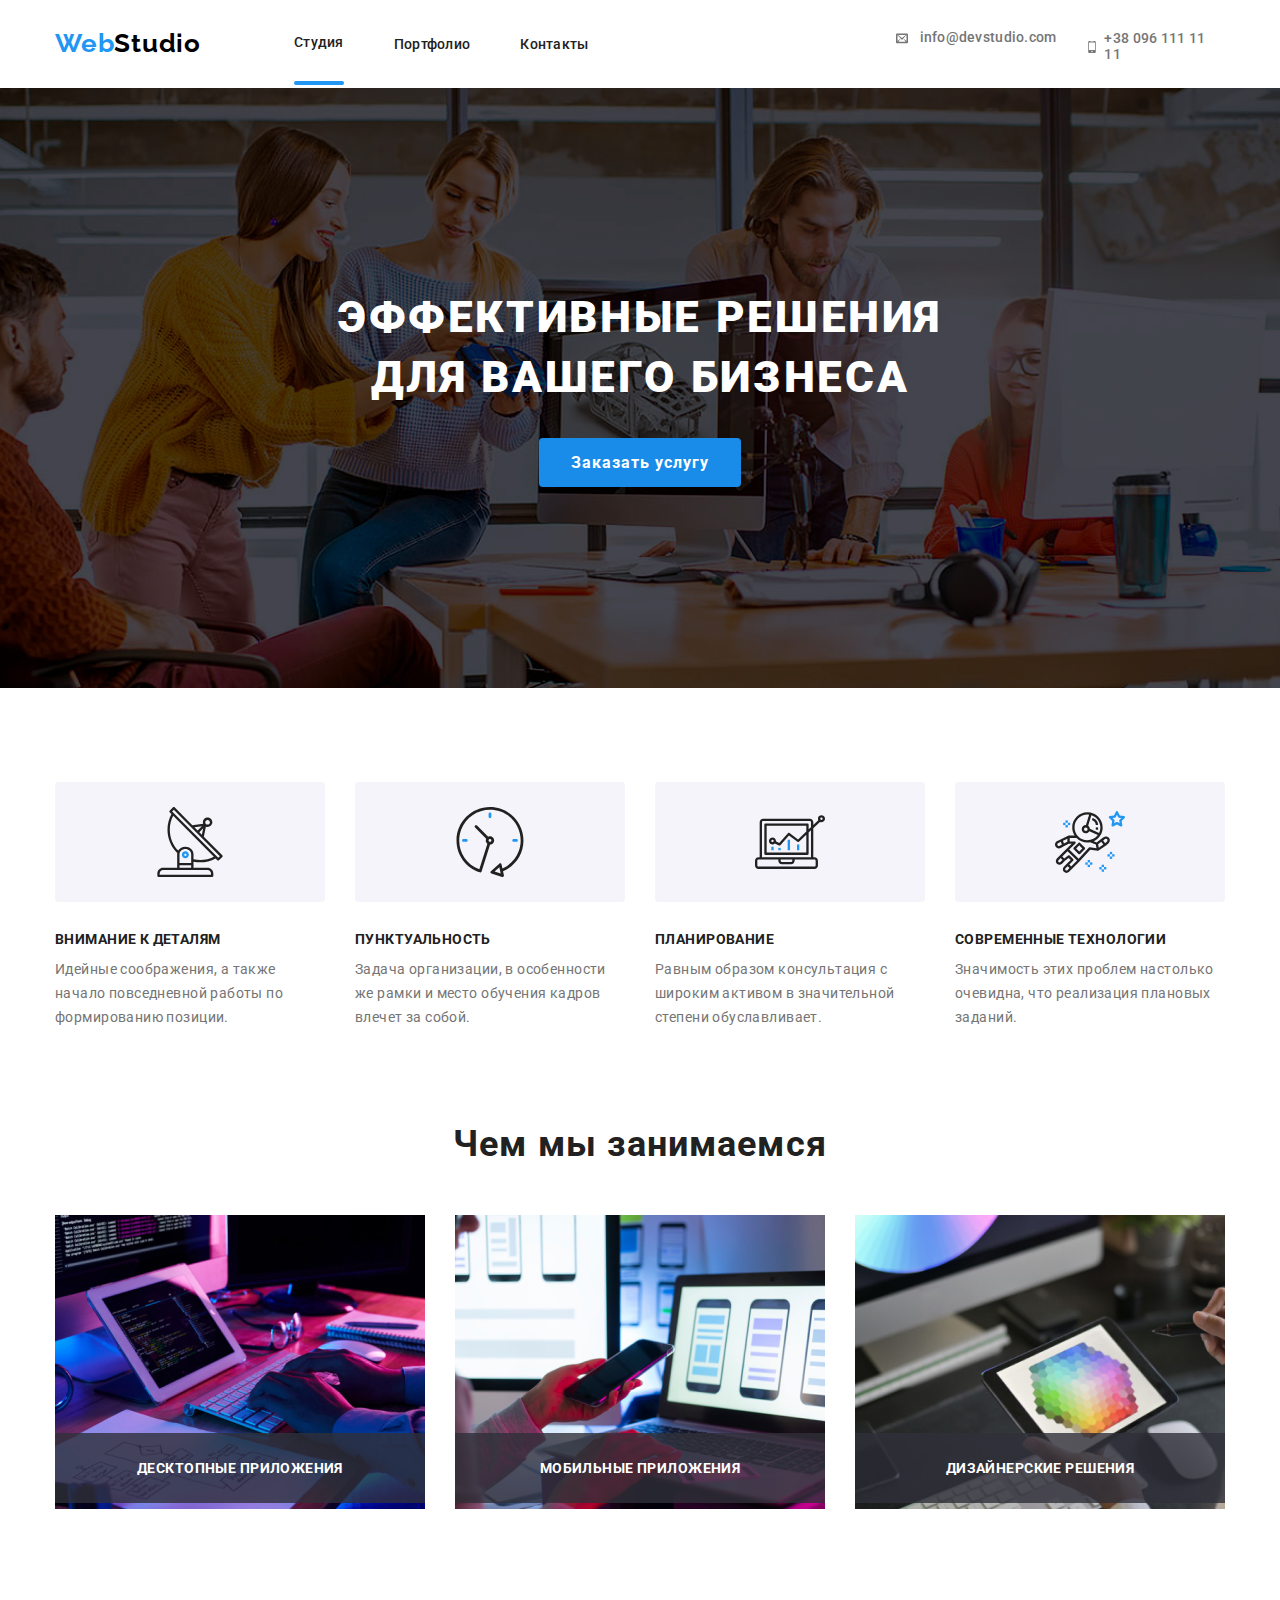
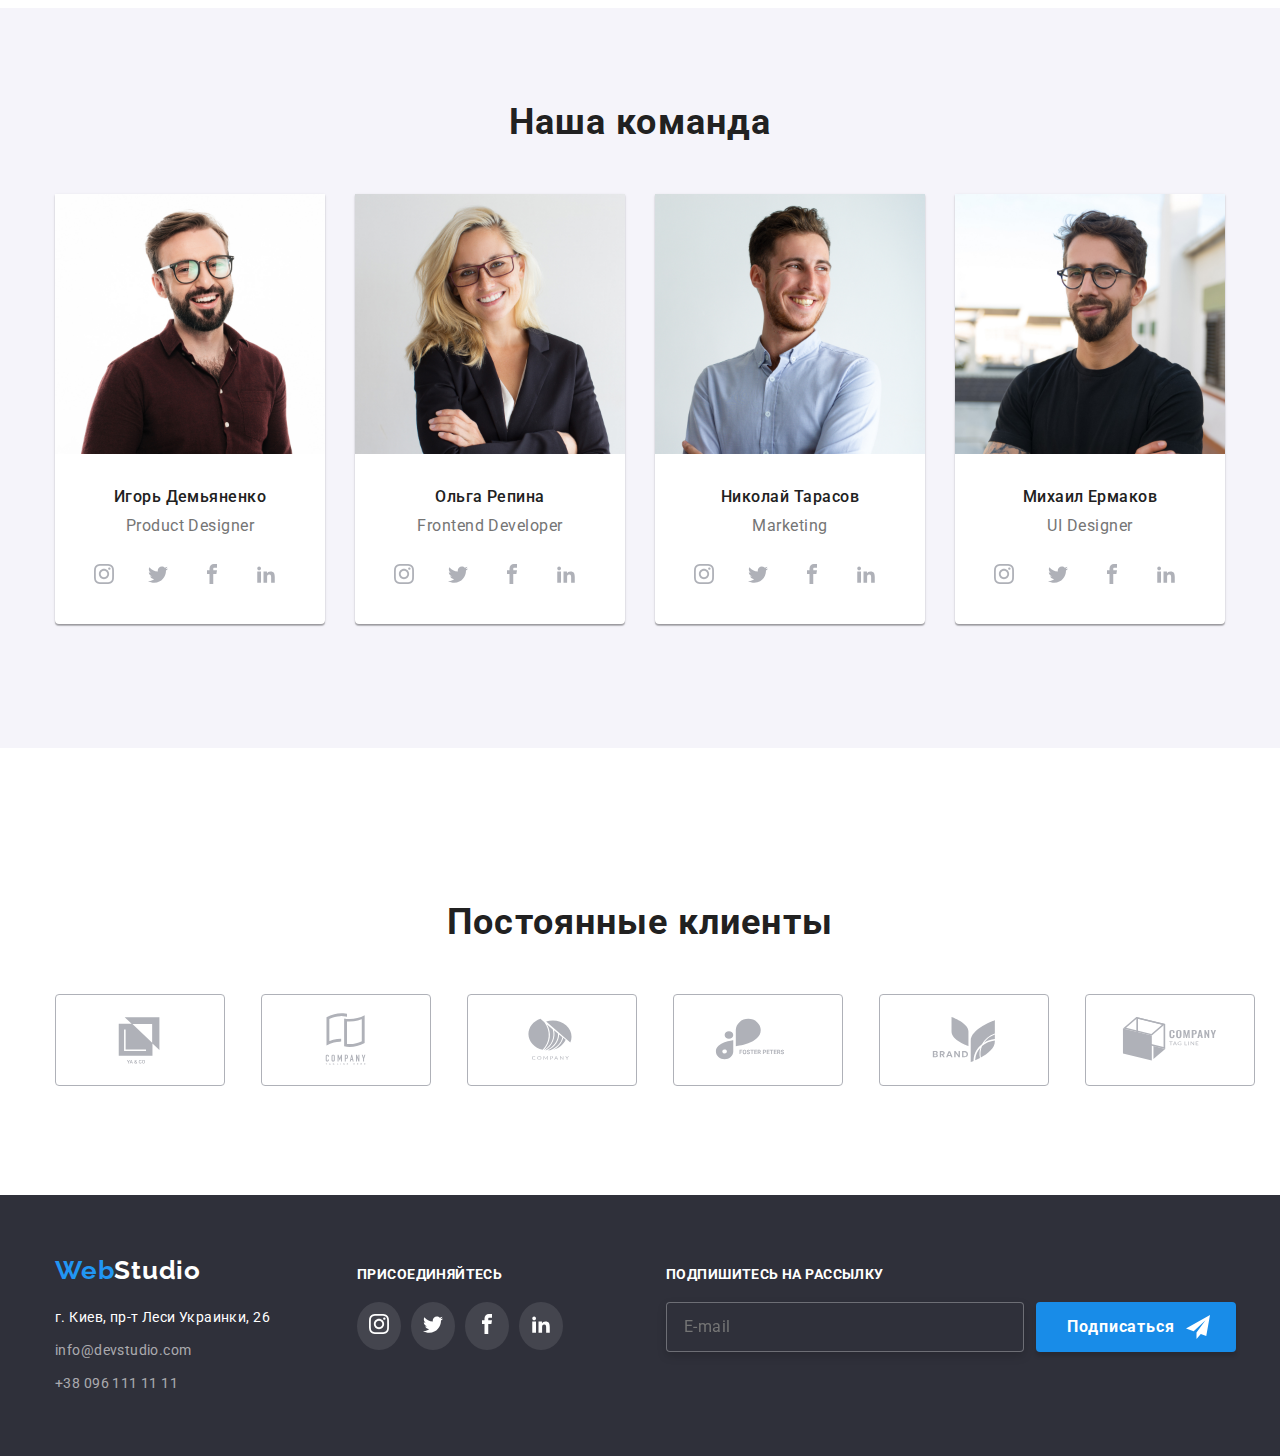
==== commit 59c24647: "21.01.22" ====
--- a/index.html
+++ b/index.html
@@ -48,18 +48,18 @@
                      </li>
                  </ul>
                <ul class="adress">
-                 <li class="adress-item">
+                 <li class="tel">
+                    <a class="tel-link" href="tel:+380961111111">
+                      <svg class="tel-icon">
+                        <use href=./img/symbol-defs.svg#icon-mobile></use>
+                      </svg> +38 096 111 11 11</a >
+                 </li>
+                  <li class="adress-item">
                     <a class="mail-link" href="mailto:info@devstudio.com">
                        <svg class="mail-icon">
                          <use href=./img/symbol-defs.svg#icon-envelop></use>
                        </svg> info@devstudio.com
                     </a>
-                 </li>
-                 <li class="tel">
-                    <a class="tel-link" href="tel:+380961111111">
-                      <svg class="tel-icon">
-                        <use href=./img/symbol-defs.svg#icon-mobile></use>
-                      </svg> +38 096 111 11 11</a >
                  </li>
               </ul>
            </div>
--- a/css/main.min.css
+++ b/css/main.min.css
@@ -1,2 +1,2 @@
-:root{--primary-text-color: #757575;--title-text-color: #212121;--accent-color: #ffffff}*{margin:0;padding:0;border:none}body{font-family:Roboto, sans-serif}ul{padding:0;margin:0;list-style:none}a{text-decoration:none}@media screen and (min-width: 319px){.container{margin:0 auto;padding-left:15px;padding-right:15px;-webkit-box-sizing:border-box;box-sizing:border-box}}@media screen and (min-width: 767px){.container{margin:0 auto;padding-left:15px;padding-right:15px;-webkit-box-sizing:border-box;box-sizing:border-box}}@media screen and (min-width: 1280px){.container{width:1200px;margin:0 auto;padding-left:15px;padding-right:15px;-webkit-box-sizing:border-box;box-sizing:border-box}}.button{margin-top:30px;padding:10px 32px;font-family:Roboto;font-style:normal;font-weight:bold;font-size:16px;line-height:1.87;background:#188ce8;-webkit-box-shadow:0px 4px 4px rgba(0,0,0,0.15);box-shadow:0px 4px 4px rgba(0,0,0,0.15);-webkit-border-radius:4px;border-radius:4px;letter-spacing:0.06em;color:#ffffff}@media screen and (min-width: 319px){.backdrop{padding:93px 15px;position:fixed;top:0;left:0;width:100%;height:100%;background:rgba(0,0,0,0.2);opacity:1;z-index:1;-webkit-transition:opacity 250ms cubic-bezier(0.4, 0, 0.2, 1);-o-transition:opacity 250ms cubic-bezier(0.4, 0, 0.2, 1);transition:opacity 250ms cubic-bezier(0.4, 0, 0.2, 1);overflow-y:scroll}}@media screen and (min-width: 1280px){.backdrop{position:fixed;top:0;left:0;width:100%;height:100%;background:rgba(0,0,0,0.2);opacity:1;z-index:1;-webkit-transition:opacity 250ms cubic-bezier(0.4, 0, 0.2, 1);-o-transition:opacity 250ms cubic-bezier(0.4, 0, 0.2, 1);transition:opacity 250ms cubic-bezier(0.4, 0, 0.2, 1)}}.backdrop.is-hidden{opacity:0;pointer-events:none}.backdrop.is-hidden .modal{-webkit-transform:translate(-50%, -50%) scale(0.1);-ms-transform:translate(-50%, -50%) scale(0.1);transform:translate(-50%, -50%) scale(0.1)}@media screen and (min-width: 319px){.modal{position:absolute;margin:0 auto;padding-left:40px;padding-right:40px;top:50%;left:50%;width:450px;height:609px;background:#ffffff;-webkit-box-shadow:0px 1px 3px rgba(0,0,0,0.12),0px 1px 1px rgba(0,0,0,0.14),0px 2px 1px rgba(0,0,0,0.2);box-shadow:0px 1px 3px rgba(0,0,0,0.12),0px 1px 1px rgba(0,0,0,0.14),0px 2px 1px rgba(0,0,0,0.2);-webkit-border-radius:4px;border-radius:4px;-webkit-transform:translate(-50%, -50%) scale(1);-ms-transform:translate(-50%, -50%) scale(1);transform:translate(-50%, -50%) scale(1);-webkit-transition:-webkit-transform 250ms cubic-bezier(0.4, 0, 0.2, 1);transition:-webkit-transform 250ms cubic-bezier(0.4, 0, 0.2, 1);-o-transition:transform 250ms cubic-bezier(0.4, 0, 0.2, 1);transition:transform 250ms cubic-bezier(0.4, 0, 0.2, 1);transition:transform 250ms cubic-bezier(0.4, 0, 0.2, 1), -webkit-transform 250ms cubic-bezier(0.4, 0, 0.2, 1)}}@media screen and (min-width: 1280px){.modal{position:absolute;top:50%;left:50%;width:528px;min-height:581px;padding:40px;background:#ffffff;-webkit-box-shadow:0px 1px 3px rgba(0,0,0,0.12),0px 1px 1px rgba(0,0,0,0.14),0px 2px 1px rgba(0,0,0,0.2);box-shadow:0px 1px 3px rgba(0,0,0,0.12),0px 1px 1px rgba(0,0,0,0.14),0px 2px 1px rgba(0,0,0,0.2);-webkit-border-radius:4px;border-radius:4px;-webkit-transform:translate(-50%, -50%) scale(1);-ms-transform:translate(-50%, -50%) scale(1);transform:translate(-50%, -50%) scale(1);-webkit-transition:-webkit-transform 250ms cubic-bezier(0.4, 0, 0.2, 1);transition:-webkit-transform 250ms cubic-bezier(0.4, 0, 0.2, 1);-o-transition:transform 250ms cubic-bezier(0.4, 0, 0.2, 1);transition:transform 250ms cubic-bezier(0.4, 0, 0.2, 1);transition:transform 250ms cubic-bezier(0.4, 0, 0.2, 1), -webkit-transform 250ms cubic-bezier(0.4, 0, 0.2, 1)}}.close-modal{position:absolute;top:8px;right:8px;width:30px;height:30px;border:1px solid rgba(0,0,0,0.1);-webkit-border-radius:50%;border-radius:50%;background-color:#fff;cursor:pointer}.close-button{margin-top:5px}.close-button:hover,:focus{outline:none;border-color:rgba(0,0,0,0.1);fill:#2196f3;-webkit-transition:fill 250ms cubic-bezier(0.4, 0, 0.2, 1);-o-transition:fill 250ms cubic-bezier(0.4, 0, 0.2, 1);transition:fill 250ms cubic-bezier(0.4, 0, 0.2, 1)}@media screen and (min-width: 319px){.title-modal{margin-top:40px;display:block;width:370px;height:40px;font-family:Roboto;font-style:normal;font-weight:bold;font-size:20px;line-height:23px;text-align:center;letter-spacing:0.03em;color:#212121}}@media screen and (min-width: 1280px){.title-modal{margin-top:0;display:block;margin-bottom:20px;width:448px;height:23px;font-family:Roboto;font-style:normal;font-weight:bold;font-size:20px;line-height:23px;text-align:center;letter-spacing:0.03em;color:#212121}}@media screen and (min-width: 319px){.form-container{margin:0 auto}}@media screen and (min-width: 1280px){.form-container{margin-top:12px}}@media screen and (min-width: 319px){.form-field{margin-top:20px;display:block;margin-bottom:10px;position:relative}}@media screen and (min-width: 1280px){.form-field{margin-top:20px;display:block;margin-bottom:10px;position:relative}}.form-field input,.form-messeg{width:100%;height:40px;border:1px solid rgba(33,33,33,0.2);-webkit-border-radius:4px;border-radius:4px;font-size:16px;margin-top:15px;padding:0 10px 0 40px;-webkit-transition:250ms linear border;-o-transition:250ms linear border;transition:250ms linear border}.form-field input:focus,.form-messeg:focus{outline:none;border:1px solid #2196f3}.form-field input:focus+svg,.form-messeg:focus+svg{fill:#2196f3}.form-messeg{resize:none;height:120px;padding:12px 16px}.label-modal{display:block;position:absolute;font-family:Roboto;font-style:normal;font-weight:normal;font-size:12px;line-height:14px;letter-spacing:0.01em;color:#757575;margin-top:-4px}.modal-icon{position:absolute;top:50%;left:10px;-webkit-transition:250ms linear fill;-o-transition:250ms linear fill;transition:250ms linear fill}.form-messeg:placeholder{color:rgba(117,117,117,0.5)}@media screen and (min-width: 319px){.policy-box{font-family:Roboto;font-style:normal;font-weight:normal;font-size:11px;line-height:1.16px;letter-spacing:0.03em;color:#757575;margin-bottom:30px;display:-webkit-box;display:-webkit-flex;display:-ms-flexbox;display:flex;-webkit-box-align:center;-webkit-align-items:center;-ms-flex-align:center;align-items:center}}@media screen and (min-width: 1280px){.policy-box{font-family:Roboto;font-style:normal;font-weight:normal;font-size:13px;line-height:1.71px;letter-spacing:0.03em;color:#757575;margin-bottom:30px;margin-left:10px;display:-webkit-box;display:-webkit-flex;display:-ms-flexbox;display:flex;-webkit-box-align:center;-webkit-align-items:center;-ms-flex-align:center;align-items:center}}.policy-box a{color:#2196f3;text-decoration:underline;padding-left:5px}.policy-chackbox{position:absolute;width:1px;height:1px;margin:1px;border:0px;padding:0px;clip:rect(0 0 0 0);overflow:hidden}.policy-chackbox:checked+.policy-box::before{background-color:#2196f3;background-image:url(../img/icon-check.svg);background-repeat:no-repeat;background-position:center;border-color:transparent}.policy-chackbox:focus+.policy-box::before{border:none;outline:1px solid #2196f3}.policy-box::before{content:"";width:16px;height:16px;border:1px solid #212121;-webkit-border-radius:2px;border-radius:2px;margin-right:7px}@media screen and (min-width: 319px){.form-submit{width:200px;height:50px;font-family:Roboto;font-style:normal;font-weight:bold;font-size:16px;line-height:1.87;background:#188ce8;-webkit-box-shadow:0px 4px 4px rgba(0,0,0,0.15);box-shadow:0px 4px 4px rgba(0,0,0,0.15);-webkit-border-radius:4px;border-radius:4px;letter-spacing:0.06em;color:#ffffff}}@media screen and (min-width: 1280px){.form-submit{width:200px;height:50px;font-family:Roboto;font-style:normal;font-weight:bold;font-size:16px;line-height:1.87;background:#188ce8;-webkit-box-shadow:0px 4px 4px rgba(0,0,0,0.15);box-shadow:0px 4px 4px rgba(0,0,0,0.15);-webkit-border-radius:4px;border-radius:4px;letter-spacing:0.06em;color:#ffffff}}@media screen and (min-width: 319px){.footer-submit{margin-top:20px;width:200px;height:50px;font-family:Roboto;font-style:normal;font-weight:bold;font-size:16px;line-height:1.87;background:#188ce8;-webkit-box-shadow:0px 4px 4px rgba(0,0,0,0.15);box-shadow:0px 4px 4px rgba(0,0,0,0.15);-webkit-border-radius:4px;border-radius:4px;letter-spacing:0.06em;color:#ffffff;background-image:url(../img/icon-send.svg);background-repeat:no-repeat;background-position-y:center;background-position-x:150px}}@media screen and (min-width: 1280px){.footer-submit{width:200px;height:50px;margin-top:20px;margin-left:12px;font-family:Roboto;font-style:normal;font-weight:bold;font-size:16px;line-height:1.87;background:#188ce8;-webkit-box-shadow:0px 4px 4px rgba(0,0,0,0.15);box-shadow:0px 4px 4px rgba(0,0,0,0.15);-webkit-border-radius:4px;border-radius:4px;letter-spacing:0.06em;color:#ffffff;background-image:url(../img/icon-send.svg);background-repeat:no-repeat;background-position-y:center;background-position-x:150px}}@media screen and (min-width: 319px){.header{padding:16px 0;position:relative}}@media screen and (min-width: 767px){.header{padding:20px 0}}@media screen and (min-width: 1280px){.header{width:100%;background:#ffffff;padding:25px 0}}@media screen and (min-width: 319px){.hiro{width:100%;background:rgba(47,48,58,0.4);padding:118px 0;min-height:480px;background-position:center;background-repeat:no-repeat;background-image:-webkit-gradient(linear, left top, right top, from(rgba(0,0,0,0.5)), to(rgba(0,0,0,0.5))),url(../img/img7.jpg);background-image:-webkit-linear-gradient(left, rgba(0,0,0,0.5), rgba(0,0,0,0.5)),url(../img/img7.jpg);background-image:-o-linear-gradient(left, rgba(0,0,0,0.5), rgba(0,0,0,0.5)),url(../img/img7.jpg);background-image:linear-gradient(to right, rgba(0,0,0,0.5), rgba(0,0,0,0.5)),url(../img/img7.jpg)}}@media screen and (min-width: 1280px){.hiro{width:100%;background:rgba(47,48,58,0.4);padding:200px 0 200px 0;height:600px;background-position:center;background-repeat:no-repeat;background-image:-webkit-gradient(linear, left top, right top, from(rgba(0,0,0,0.5)), to(rgba(0,0,0,0.5))),url(../img/img7.jpg);background-image:-webkit-linear-gradient(left, rgba(0,0,0,0.5), rgba(0,0,0,0.5)),url(../img/img7.jpg);background-image:-o-linear-gradient(left, rgba(0,0,0,0.5), rgba(0,0,0,0.5)),url(../img/img7.jpg);background-image:linear-gradient(to right, rgba(0,0,0,0.5), rgba(0,0,0,0.5)),url(../img/img7.jpg)}}@media screen and (min-width: 319px){.peculiarities{padding-top:60px}}@media screen and (min-width: 1280px){.peculiarities{padding-top:94px}}@media screen and (min-width: 319px){.what-are-we-doing{display:none}}@media screen and (min-width: 1280px){.what-are-we-doing{display:block;padding:94px 0}}@media screen and (min-width: 319px){.our-team{text-align:center;padding-top:94px;padding-bottom:94px;background:#f5f4fa}}@media screen and (min-width: 767px){.our-team{padding:60px 0}}@media screen and (min-width: 1280px){.our-team{text-align:center;padding-top:94px;padding-bottom:94px;background:#f5f4fa}}@media screen and (min-width: 1280px){.regular-customers{width:100%;margin:0 auto;text-align:center;padding-top:94px;padding-bottom:94px}}@media screen and (min-width: 319px){.footer-title{width:100%;padding:60px 0;background-color:#2f303a}}@media screen and (min-width: 1280px){.footer-title{width:100%;padding:60px 0;background-color:#2f303a}}@media screen and (min-width: 319px){.footer{margin:0 auto;padding:0 15px}}@media screen and (min-width: 1280px){.footer{width:1200px;margin:0 auto;padding:0 15px}}@media screen and (min-width: 319px){.header__nav{display:-webkit-box;display:-webkit-flex;display:-ms-flexbox;display:flex}}@media screen and (min-width: 1280px){.header__nav{padding:0;-webkit-box-align:center;-webkit-align-items:center;-ms-flex-align:center;align-items:center;display:-webkit-box;display:-webkit-flex;display:-ms-flexbox;display:flex}}@media screen and (min-width: 319px){.top-line-link{font-family:Raleway;font-style:normal;font-weight:bold;font-size:24px;line-height:1.16;letter-spacing:0.03em;color:#000;text-decoration:none;-webkit-transition:background-color,fill,color 250ms cubic-bezier(0.4, 0, 0.2, 1);-o-transition:background-color,fill,color 250ms cubic-bezier(0.4, 0, 0.2, 1);transition:background-color,fill,color 250ms cubic-bezier(0.4, 0, 0.2, 1)}.top-line-link:hover,.top-line-link:focus{color:#2196f3}}@media screen and (min-width: 767px){.top-line-link{display:-webkit-box;display:-webkit-flex;display:-ms-flexbox;display:flex;-webkit-box-align:center;-webkit-align-items:center;-ms-flex-align:center;align-items:center;font-family:Raleway;font-style:normal;font-weight:bold;font-size:24px;line-height:1.16;letter-spacing:0.03em;color:#000;text-decoration:none;-webkit-transition:background-color,fill,color 250ms cubic-bezier(0.4, 0, 0.2, 1);-o-transition:background-color,fill,color 250ms cubic-bezier(0.4, 0, 0.2, 1);transition:background-color,fill,color 250ms cubic-bezier(0.4, 0, 0.2, 1)}.top-line-link:hover,.top-line-link:focus{color:#2196f3}}@media screen and (min-width: 1280px){.top-line-link{font-family:Raleway;font-style:normal;font-weight:bold;font-size:26px;line-height:1.19;letter-spacing:0.03em;color:#000;text-decoration:none;-webkit-transition:background-color,fill,color 250ms cubic-bezier(0.4, 0, 0.2, 1);-o-transition:background-color,fill,color 250ms cubic-bezier(0.4, 0, 0.2, 1);transition:background-color,fill,color 250ms cubic-bezier(0.4, 0, 0.2, 1)}.top-line-link:hover,.top-line-link:focus{color:#2196f3}}@media screen and (min-width: 319px){.menu-button{position:absolute;top:22px;right:22px;-webkit-box-align:center;-webkit-align-items:center;-ms-flex-align:center;align-items:center;display:-webkit-inline-box;display:-webkit-inline-flex;display:-ms-inline-flexbox;display:inline-flex;background-color:transparent;z-index:2}}@media screen and (min-width: 767px){.menu-button{display:none}}@media screen and (min-width: 1280px){.menu-button{display:none}}@media screen and (min-width: 319px){.menu-button .icon-close{display:none}}@media screen and (min-width: 319px){.menu-button.is-open .icon-close{display:block;z-index:2}}@media screen and (min-width: 319px){.menu-button.is-open .icon-menu{display:none}}@media screen and (min-width: 767px){.mobile-menu{display:none}}@media screen and (min-width: 1280px){.mobile-menu{display:none}}@media screen and (min-width: 319px){.menu-container .menu-container.is-open{position:absolute;display:block;width:480px;height:796px;left:0;background:#fff}}@media screen and (min-width: 767px){.menu-container{display:-webkit-box;display:-webkit-flex;display:-ms-flexbox;display:flex}}@media screen and (min-width: 1280px){.menu-container{display:block;display:-webkit-box;display:-webkit-flex;display:-ms-flexbox;display:flex;-webkit-box-align:center;-webkit-align-items:center;-ms-flex-align:center;align-items:center}}@media screen and (min-width: 767px){.top-link{display:-webkit-box;display:-webkit-flex;display:-ms-flexbox;display:flex;-webkit-box-align:center;-webkit-align-items:center;-ms-flex-align:center;align-items:center}}@media screen and (min-width: 1280px){.top-link{display:block;display:-webkit-box;display:-webkit-flex;display:-ms-flexbox;display:flex;-webkit-box-align:center;-webkit-align-items:center;-ms-flex-align:center;align-items:center;-webkit-box-pack:center;-webkit-justify-content:center;-ms-flex-pack:center;justify-content:center}}.link1:hover,.link1:focus{color:#2196f3}@media screen and (min-width: 319px){.top-link__item:nth-child(1){margin-top:48px;margin-left:40px}}@media screen and (min-width: 767px){.top-link__item:nth-child(1){margin:0 50px 0 88px}}@media screen and (min-width: 1280px){.top-link__item:nth-child(1){margin:0 50px 0 93px}}@media screen and (min-width: 319px){.top-link__item:nth-child(2){margin:32px 0;margin-left:40px}}@media screen and (min-width: 767px){.top-link__item:nth-child(2){margin:0;margin-right:50px}}@media screen and (min-width: 1280px){.top-link__item:nth-child(2){margin:0;margin-right:50px}}@media screen and (min-width: 319px){.top-link__item:nth-child(3){margin-left:40px}}@media screen and (min-width: 767px){.top-link__item:nth-child(3){margin-left:0}}@media screen and (min-width: 767px){.adress-item:nth-child(1){margin-left:84px}}@media screen and (min-width: 1280px){.adress-item:nth-child(1){margin:0 30px 0 305px}}@media screen and (min-width: 767px){.tel{margin-top:10px;margin-left:84px}}@media screen and (min-width: 1280px){.tel{margin-top:0;margin-left:0}}@media screen and (min-width: 319px){.top-link__nav{font-family:Roboto;font-style:normal;font-weight:500;font-size:40px;line-height:1.17;text-align:center;letter-spacing:0.02em;color:#212121}.top-link__nav:hover,.top-link__nav:focus{color:#2196f3}}@media screen and (min-width: 767px){.top-link__nav{font-family:Roboto;font-style:normal;font-weight:500;font-size:14px;line-height:1.14;letter-spacing:0.02em;text-decoration:none;color:#212121;-webkit-transition:background-color,fill,color 250ms cubic-bezier(0.4, 0, 0.2, 1);-o-transition:background-color,fill,color 250ms cubic-bezier(0.4, 0, 0.2, 1);transition:background-color,fill,color 250ms cubic-bezier(0.4, 0, 0.2, 1)}.top-link__nav:hover,.top-link__nav:focus{color:#2196f3}}@media screen and (min-width: 1280px){.top-link__nav{font-family:Roboto;font-style:normal;font-weight:500;font-size:14px;line-height:1.14;letter-spacing:0.02em;text-decoration:none;color:#212121;-webkit-transition:background-color,fill,color 250ms cubic-bezier(0.4, 0, 0.2, 1);-o-transition:background-color,fill,color 250ms cubic-bezier(0.4, 0, 0.2, 1);transition:background-color,fill,color 250ms cubic-bezier(0.4, 0, 0.2, 1)}.top-link__nav:hover,.top-link__nav:focus{color:#2196f3}}@media screen and (min-width: 767px){.activ::after{content:"";display:block;position:relative;top:30px;bottom:auto;width:100%;height:4px;background-color:#2196f3;-webkit-border-radius:2px;border-radius:2px}}@media screen and (min-width: 1280px){.activ::after{content:"";display:block;position:relative;top:30px;bottom:auto;width:100%;height:4px;background-color:#2196f3;-webkit-border-radius:2px;border-radius:2px}}@media screen and (min-width: 1280px){.adress{display:block;display:-webkit-box;display:-webkit-flex;display:-ms-flexbox;display:flex;-webkit-box-align:center;-webkit-align-items:center;-ms-flex-align:center;align-items:center;-webkit-box-pack:center;-webkit-justify-content:center;-ms-flex-pack:center;justify-content:center}}@media screen and (min-width: 319px){.mail-icon{display:none}}@media screen and (min-width: 767px){.mail-icon{display:block;width:16px;height:12px;margin-right:10px;fill:var(--primary-text-color);-webkit-transition:background-color,fill,color 250ms cubic-bezier(0.4, 0, 0.2, 1);-o-transition:background-color,fill,color 250ms cubic-bezier(0.4, 0, 0.2, 1);transition:background-color,fill,color 250ms cubic-bezier(0.4, 0, 0.2, 1)}}@media screen and (min-width: 1280px){.mail-icon{display:block;width:16px;height:12px;margin-right:10px;fill:var(--primary-text-color);-webkit-transition:background-color,fill,color 250ms cubic-bezier(0.4, 0, 0.2, 1);-o-transition:background-color,fill,color 250ms cubic-bezier(0.4, 0, 0.2, 1);transition:background-color,fill,color 250ms cubic-bezier(0.4, 0, 0.2, 1)}}@media screen and (min-width: 767px){.mail-link{display:-webkit-box;display:-webkit-flex;display:-ms-flexbox;display:flex;-webkit-box-align:center;-webkit-align-items:center;-ms-flex-align:center;align-items:center;font-family:Roboto;font-style:normal;font-weight:500;font-size:12px;line-height:1.16;letter-spacing:0.02em;color:#757575;text-decoration:none;-webkit-transition:background-color,fill,color 250ms cubic-bezier(0.4, 0, 0.2, 1);-o-transition:background-color,fill,color 250ms cubic-bezier(0.4, 0, 0.2, 1);transition:background-color,fill,color 250ms cubic-bezier(0.4, 0, 0.2, 1)}.mail-link:hover,.mail-link:focus{color:#2196f3}.mail-link:hover .mail-icon,.mail-link:focus .mail-icon{fill:#2196f3}}@media screen and (min-width: 1280px){.mail-link{display:-webkit-box;display:-webkit-flex;display:-ms-flexbox;display:flex;-webkit-box-align:center;-webkit-align-items:center;-ms-flex-align:center;align-items:center;font-family:Roboto;font-style:normal;font-weight:500;font-size:14px;line-height:1.14;letter-spacing:0.02em;color:#757575;text-decoration:none;-webkit-transition:background-color,fill,color 250ms cubic-bezier(0.4, 0, 0.2, 1);-o-transition:background-color,fill,color 250ms cubic-bezier(0.4, 0, 0.2, 1);transition:background-color,fill,color 250ms cubic-bezier(0.4, 0, 0.2, 1)}.mail-link:hover,.mail-link:focus{color:#2196f3}.mail-link:hover .mail-icon,.mail-link:focus .mail-icon{fill:#2196f3}}@media screen and (min-width: 319px){.tel{margin-top:302px;margin-left:40px}}@media screen and (min-width: 767px){.tel{margin-top:10px;margin-left:84px}}@media screen and (min-width: 1280px){.tel{margin-top:0;margin-left:0}}@media screen and (min-width: 319px){.tel-icon{display:none}}@media screen and (min-width: 767px){.tel-icon{display:block;width:16px;height:12px;margin-right:5px;fill:var(--primary-text-color)}}@media screen and (min-width: 1280px){.tel-icon{display:block;width:16px;height:12px;margin-right:5px;fill:var(--primary-text-color)}}@media screen and (min-width: 319px){.tel-link{font-family:Roboto;font-style:normal;font-weight:500;font-size:34px;line-height:40px;letter-spacing:0.02em;color:#2196f3}}@media screen and (min-width: 767px){.tel-link{display:-webkit-box;display:-webkit-flex;display:-ms-flexbox;display:flex;-webkit-box-align:center;-webkit-align-items:center;-ms-flex-align:center;align-items:center;font-family:Roboto;font-style:normal;font-weight:500;font-size:12px;line-height:1.16;letter-spacing:0.02em;text-decoration:none;color:#757575;-webkit-transition:background-color,fill,color 250ms cubic-bezier(0.4, 0, 0.2, 1);-o-transition:background-color,fill,color 250ms cubic-bezier(0.4, 0, 0.2, 1);transition:background-color,fill,color 250ms cubic-bezier(0.4, 0, 0.2, 1)}.tel-link:hover,.tel-link:focus{color:#2196f3}.tel-link:hover:hover .tel-icon,.tel-link:hover:focus .tel-icon,.tel-link:focus:hover .tel-icon,.tel-link:focus:focus .tel-icon{fill:#2196f3}}@media screen and (min-width: 1280px){.tel-link{font-family:Roboto;font-style:normal;font-weight:500;font-size:14px;line-height:1.14;letter-spacing:0.02em;text-decoration:none;color:#757575;-webkit-transition:background-color,fill,color 250ms cubic-bezier(0.4, 0, 0.2, 1);-o-transition:background-color,fill,color 250ms cubic-bezier(0.4, 0, 0.2, 1);transition:background-color,fill,color 250ms cubic-bezier(0.4, 0, 0.2, 1)}.tel-link:hover,.tel-link:focus{color:#2196f3}.tel-link:hover:hover .tel-icon,.tel-link:hover:focus .tel-icon,.tel-link:focus:hover .tel-icon,.tel-link:focus:focus .tel-icon{fill:#2196f3}}.span{color:#2196f3}@media screen and (min-width: 319px){.menu-container{display:none}.menu-container.is-open{position:absolute;display:block;width:420px;height:796px;left:0;background:#fff}}@media screen and (min-width: 767px){.menu-container{display:-webkit-box;display:-webkit-flex;display:-ms-flexbox;display:flex}}@media screen and (min-width: 319px){.title-container{margin:0 auto;text-align:center;padding:0 15px}}@media screen and (min-width: 767px){.title-container{text-align:center;margin:0 auto;padding:0 15px}}@media screen and (min-width: 1280px){.title-container{text-align:center;margin:0 auto;padding:0 15px}}@media screen and (min-width: 319px){.text{font-family:Roboto;font-style:normal;font-weight:900;font-size:26px;line-height:1.61;text-align:center;letter-spacing:0.06em;text-transform:uppercase;color:#ffffff}}@media screen and (min-width: 1280px){.text{font-family:Roboto;font-style:normal;font-weight:900;font-size:44px;line-height:1.36;text-align:center;letter-spacing:0.06em;text-transform:uppercase;color:#ffffff}}@media screen and (min-width: 767px){.group-peculiarities{display:-webkit-box;display:-webkit-flex;display:-ms-flexbox;display:flex;-webkit-flex-wrap:wrap;-ms-flex-wrap:wrap;flex-wrap:wrap;margin-bottom:60px}}@media screen and (min-width: 1280px){.group-peculiarities{display:-webkit-box;display:-webkit-flex;display:-ms-flexbox;display:flex;-webkit-flex-wrap:nowrap;-ms-flex-wrap:nowrap;flex-wrap:nowrap;margin-bottom:0}}@media screen and (min-width: 1280px){.feature:not(:last-child){width:270px;height:120px;margin-right:30px}}@media screen and (min-width: 767px){.feature:nth-child(odd){margin-right:30px}}@media screen and (min-width: 767px){.feature{width:354px}}@media screen and (min-width: 319px){.feature__antenna{width:70px;height:70px}}@media screen and (min-width: 767px){.feature__antenna{width:70px;height:70px}}@media screen and (min-width: 1280px){.feature__antenna{width:70px;height:70px}}@media screen and (min-width: 319px){.feature-svg{display:-webkit-box;display:-webkit-flex;display:-ms-flexbox;display:flex;-webkit-box-pack:center;-webkit-justify-content:center;-ms-flex-pack:center;justify-content:center;-webkit-box-align:center;-webkit-align-items:center;-ms-flex-align:center;align-items:center;height:120px;background:#f5f4fa;-webkit-border-radius:4px;border-radius:4px}}@media screen and (min-width: 767px){.feature-svg{display:-webkit-box;display:-webkit-flex;display:-ms-flexbox;display:flex;-webkit-box-pack:center;-webkit-justify-content:center;-ms-flex-pack:center;justify-content:center;-webkit-box-align:center;-webkit-align-items:center;-ms-flex-align:center;align-items:center;width:354px;background:#f5f4fa;-webkit-border-radius:4px;border-radius:4px}}@media screen and (min-width: 1280px){.feature-svg{display:-webkit-box;display:-webkit-flex;display:-ms-flexbox;display:flex;-webkit-box-pack:center;-webkit-justify-content:center;-ms-flex-pack:center;justify-content:center;-webkit-box-align:center;-webkit-align-items:center;-ms-flex-align:center;align-items:center;width:270px;height:120px;background:#f5f4fa;-webkit-border-radius:4px;border-radius:4px}}@media screen and (min-width: 319px){.feature__clock{width:70px;height:70px}}@media screen and (min-width: 1280px){.feature__clock{width:70px;height:70px}}@media screen and (min-width: 319px){.feature__diagram{width:70px;height:70px}}@media screen and (min-width: 1280px){.feature__diagram{width:70px;height:70px}}@media screen and (min-width: 319px){.feature__astronaut{width:70px;height:70px}}@media screen and (min-width: 1280px){.feature__astronaut{width:70px;height:70px}}@media screen and (min-width: 319px){.feature__title{text-align:center;padding-top:30px;padding-bottom:10px;font-family:Roboto;font-style:normal;font-weight:bold;font-size:14px;line-height:1.14;letter-spacing:0.03em;text-transform:uppercase;color:#212121}}@media screen and (min-width: 767px){.feature__title{text-align:left;padding-bottom:10px;font-family:Roboto;font-style:normal;font-weight:bold;font-size:14px;line-height:1.14;letter-spacing:0.03em;text-transform:uppercase;color:#212121}}@media screen and (min-width: 1280px){.feature__title{text-align:left;padding-bottom:10px;font-family:Roboto;font-style:normal;font-weight:bold;font-size:14px;line-height:1.14;letter-spacing:0.03em;text-transform:uppercase;color:#212121}}.feature__text{font-family:Roboto;font-style:normal;font-weight:normal;font-size:14px;line-height:1.71;letter-spacing:0.03em;color:#757575}.what-are-we-doing__img{display:-webkit-box;display:-webkit-flex;display:-ms-flexbox;display:flex}.what-are-we-doing__title{margin:0;margin-bottom:50px;text-align:center;font-family:Roboto;font-style:normal;font-weight:bold;font-size:36px;line-height:1.16;letter-spacing:0.03em;color:#212121}.img:not(:last-child){margin-right:30px}.descript{position:absolute;width:370px;height:70px;top:1433px;background:rgba(47,48,58,0.8)}.descript__title{margin:27px;color:#ffffff;font-family:Roboto;font-style:normal;font-weight:bold;font-size:14px;line-height:16px;text-align:center;letter-spacing:0.03em;text-transform:uppercase}@media screen and (min-width: 319px){.our-team__title{margin-bottom:50px;font-family:Roboto;font-style:normal;font-weight:bold;font-size:28px;line-height:1.17;letter-spacing:0.03em;color:#212121}}@media screen and (min-width: 1280px){.our-team__title{margin-bottom:50px;font-family:Roboto;font-style:normal;font-weight:bold;font-size:36px;line-height:1.16;letter-spacing:0.03em;color:#212121}}@media screen and (min-width: 767px){.team{display:-webkit-box;display:-webkit-flex;display:-ms-flexbox;display:flex;-webkit-flex-wrap:wrap;-ms-flex-wrap:wrap;flex-wrap:wrap}}@media screen and (min-width: 1280px){.team{-webkit-flex-wrap:nowrap;-ms-flex-wrap:nowrap;flex-wrap:nowrap;display:-webkit-box;display:-webkit-flex;display:-ms-flexbox;display:flex;margin:0}}.team__title{padding-top:30px}@media screen and (min-width: 319px){.team__img{margin-bottom:30px;background:#ffffff;-webkit-box-shadow:0px 1px 3px rgba(0,0,0,0.12),0px 1px 1px rgba(0,0,0,0.14),0px 2px 1px rgba(0,0,0,0.2);box-shadow:0px 1px 3px rgba(0,0,0,0.12),0px 1px 1px rgba(0,0,0,0.14),0px 2px 1px rgba(0,0,0,0.2);-webkit-border-radius:0px 0px 4px 4px;border-radius:0px 0px 4px 4px}}@media screen and (min-width: 767px){.team__img{width:354px;margin-bottom:30px;background:#ffffff;-webkit-box-shadow:0px 1px 3px rgba(0,0,0,0.12),0px 1px 1px rgba(0,0,0,0.14),0px 2px 1px rgba(0,0,0,0.2);box-shadow:0px 1px 3px rgba(0,0,0,0.12),0px 1px 1px rgba(0,0,0,0.14),0px 2px 1px rgba(0,0,0,0.2);-webkit-border-radius:0px 0px 4px 4px;border-radius:0px 0px 4px 4px}}@media screen and (min-width: 1280px){.team__img{margin-right:30px;background:#ffffff;-webkit-box-shadow:0px 1px 3px rgba(0,0,0,0.12),0px 1px 1px rgba(0,0,0,0.14),0px 2px 1px rgba(0,0,0,0.2);box-shadow:0px 1px 3px rgba(0,0,0,0.12),0px 1px 1px rgba(0,0,0,0.14),0px 2px 1px rgba(0,0,0,0.2);-webkit-border-radius:0px 0px 4px 4px;border-radius:0px 0px 4px 4px}}@media screen and (min-width: 767px){.team__img:nth-child(odd){margin-right:30px}}@media screen and (min-width: 319px){.team-img{width:100%}}@media screen and (min-width: 1280px){.team-img{width:270px;height:260px}}.team__name{padding-bottom:10px;font-family:Roboto;font-style:normal;font-weight:500;font-size:16px;line-height:1.18;text-align:center;letter-spacing:0.03em;color:#212121}.team__profession{font-family:Roboto;font-style:normal;font-weight:normal;font-size:16px;line-height:1.18;text-align:center;letter-spacing:0.03em;color:#757575}@media screen and (min-width: 319px){.social-links{display:-webkit-box;display:-webkit-flex;display:-ms-flexbox;display:flex;-webkit-box-pack:center;-webkit-justify-content:center;-ms-flex-pack:center;justify-content:center;-webkit-box-align:center;-webkit-align-items:center;-ms-flex-align:center;align-items:center;padding:16px 0 24px 0}}@media screen and (min-width: 1280px){.social-links{display:-webkit-box;display:-webkit-flex;display:-ms-flexbox;display:flex;-webkit-box-pack:center;-webkit-justify-content:center;-ms-flex-pack:center;justify-content:center;-webkit-box-align:center;-webkit-align-items:center;-ms-flex-align:center;align-items:center}}.social-list{margin-right:10px}@media screen and (min-width: 319px){.social-list__icon{display:-webkit-inline-box;display:-webkit-inline-flex;display:-ms-inline-flexbox;display:inline-flex;-webkit-box-pack:center;-webkit-justify-content:center;-ms-flex-pack:center;justify-content:center;-webkit-box-align:center;-webkit-align-items:center;-ms-flex-align:center;align-items:center;padding:12px;-webkit-border-radius:50%;border-radius:50%;background:rgba(255,255,255,0.1);-webkit-transition:background-color 250ms cubic-bezier(0.4, 0, 0.2, 1);-o-transition:background-color 250ms cubic-bezier(0.4, 0, 0.2, 1);transition:background-color 250ms cubic-bezier(0.4, 0, 0.2, 1)}.social-list__icon:hover{background-color:#2196f3}.social-list__icon:focus{background-color:#2196f3}.social-list__icon:focus .team-icon{fill:var(--accent-color)}.social-list__icon:hover .team-icon{fill:var(--accent-color)}}@media screen and (min-width: 1280px){.social-list__icon{display:block;padding:12px;-webkit-border-radius:50%;border-radius:50%;background:rgba(255,255,255,0.1);-webkit-transition:background-color 250ms cubic-bezier(0.4, 0, 0.2, 1);-o-transition:background-color 250ms cubic-bezier(0.4, 0, 0.2, 1);transition:background-color 250ms cubic-bezier(0.4, 0, 0.2, 1)}.social-list__icon:hover{background-color:#2196f3}.social-list__icon:focus{background-color:#2196f3}.social-list__icon:focus .team-icon{fill:var(--accent-color)}.social-list__icon:hover .team-icon{fill:var(--accent-color)}}.team-icon{fill:#afb1b8}@media screen and (min-width: 319px){.regular-customers__title{text-align:center;margin-top:60px;margin-bottom:30px;font-family:Roboto;font-style:normal;font-weight:bold;font-size:28px;line-height:1.17;letter-spacing:0.03em;color:#212121}}@media screen and (min-width: 1280px){.regular-customers__title{margin-bottom:50px;font-family:Roboto;font-style:normal;font-weight:bold;font-size:36px;line-height:1.16;letter-spacing:0.03em;color:#212121}}@media screen and (min-width: 319px){.customers__client{display:-webkit-box;display:-webkit-flex;display:-ms-flexbox;display:flex;-webkit-flex-wrap:wrap;-ms-flex-wrap:wrap;flex-wrap:wrap}}@media screen and (min-width: 1280px){.customers__client{width:1200px;margin:0 auto;display:-webkit-box;display:-webkit-flex;display:-ms-flexbox;display:flex;-webkit-box-pack:justify;-webkit-justify-content:space-between;-ms-flex-pack:justify;justify-content:space-between}}@media screen and (min-width: 319px){.client{margin-bottom:15px;width:180px}.client:nth-child(1){margin-right:30px}.client:nth-child(3){margin-right:30px}.client:nth-child(5){margin-right:30px}}@media screen and (min-width: 767px){.client{margin-bottom:15px;width:226px;height:92px}.client:nth-child(1){margin-right:30px}.client:nth-child(2){margin-right:30px}.client:nth-child(3){margin-right:0}.client:nth-child(4){margin-right:30px}.client:nth-child(5){margin-right:30px}}@media screen and (min-width: 1280px){.client{width:170px;height:92px}.client:not(:last-child){margin-right:30px}}.customers__link{width:100%;height:100%;display:-webkit-box;display:-webkit-flex;display:-ms-flexbox;display:flex;-webkit-box-align:center;-webkit-align-items:center;-ms-flex-align:center;align-items:center;-webkit-box-pack:center;-webkit-justify-content:center;-ms-flex-pack:center;justify-content:center;border:1px solid #afb1b8;-webkit-border-radius:4px;border-radius:4px;fill:#afb1b8;-webkit-transition:fill 250ms cubic-bezier(0.4, 0, 0.2, 1),border-color 250ms cubic-bezier(0.4, 0, 0.2, 1);-o-transition:fill 250ms cubic-bezier(0.4, 0, 0.2, 1),border-color 250ms cubic-bezier(0.4, 0, 0.2, 1);transition:fill 250ms cubic-bezier(0.4, 0, 0.2, 1),border-color 250ms cubic-bezier(0.4, 0, 0.2, 1)}.customers__link:hover{fill:#2196f3;border-color:#2196f3}.customers__link:focus{fill:#2196f3;border-color:#2196f3}.svg{-webkit-transition:border-color 250ms cubic-bezier(0.4, 0, 0.2, 1);-o-transition:border-color 250ms cubic-bezier(0.4, 0, 0.2, 1);transition:border-color 250ms cubic-bezier(0.4, 0, 0.2, 1)}.svg:hover{fill:#2196f3;border-color:#2196f3}.svg:focus{fill:#2196f3;border-color:#2196f3}@media (max-width: 480px){.footer-container{text-align:center;display:-webkit-box;display:-webkit-flex;display:-ms-flexbox;display:flex;-webkit-box-orient:vertical;-webkit-box-direction:normal;-webkit-flex-direction:column;-ms-flex-direction:column;flex-direction:column;-webkit-box-align:center;-webkit-align-items:center;-ms-flex-align:center;align-items:center}}@media screen and (min-width: 767px){.footer-container{display:-webkit-box;display:-webkit-flex;display:-ms-flexbox;display:flex}}@media screen and (min-width: 1280px){.footer-container{display:-webkit-box;display:-webkit-flex;display:-ms-flexbox;display:flex;-webkit-box-align:baseline;-webkit-align-items:baseline;-ms-flex-align:baseline;align-items:baseline}}.footer-adress{min-width:232px;-webkit-box-orient:vertical;-webkit-box-direction:normal;-webkit-flex-direction:column;-ms-flex-direction:column;flex-direction:column;padding-top:20px;font-family:Roboto;font-style:normal;font-weight:normal;font-size:14px;line-height:1.71;letter-spacing:0.03em;color:#ffffff}.footer-item:nth-child(2){padding:9px 0 9px 0}.footer-link{font-family:Raleway;font-style:normal;font-weight:bold;font-size:26px;line-height:1.19;letter-spacing:0.03em;color:#fff;text-decoration:none;-webkit-transition:color 250ms cubic-bezier(0.4, 0, 0.2, 1);-o-transition:color 250ms cubic-bezier(0.4, 0, 0.2, 1);transition:color 250ms cubic-bezier(0.4, 0, 0.2, 1)}.footer-link:hover,.footer-link:focus{color:#2196f3}.footer-mail-link{font-family:Roboto;font-style:normal;font-weight:normal;font-size:14px;line-height:1.71;letter-spacing:0.03em;color:rgba(255,255,255,0.6);-webkit-transition:color 250ms cubic-bezier(0.4, 0, 0.2, 1);-o-transition:color 250ms cubic-bezier(0.4, 0, 0.2, 1);transition:color 250ms cubic-bezier(0.4, 0, 0.2, 1)}.footer-mail-link:hover,.footer-mail-link:focus{color:#2196f3}.footer-tel-link{margin:9px o 9px 0;font-family:Roboto;font-style:normal;font-weight:normal;font-size:14px;line-height:1.71;letter-spacing:0.03em;text-decoration:none;color:rgba(255,255,255,0.6);-webkit-transition:color 250ms cubic-bezier(0.4, 0, 0.2, 1);-o-transition:color 250ms cubic-bezier(0.4, 0, 0.2, 1);transition:color 250ms cubic-bezier(0.4, 0, 0.2, 1)}.footer-tel-link:hover,.footer-tel-link:focus{color:#2196f3}@media screen and (min-width: 319px){.footer-contacts{padding-bottom:60px}}@media screen and (min-width: 767px){.footer-contacts{display:-webkit-box;display:-webkit-flex;display:-ms-flexbox;display:flex;-webkit-box-orient:vertical;-webkit-box-direction:normal;-webkit-flex-direction:column;-ms-flex-direction:column;flex-direction:column;padding:0}}@media screen and (min-width: 1280px){.footer-contacts{padding:0;display:-webkit-box;display:-webkit-flex;display:-ms-flexbox;display:flex;-webkit-box-orient:vertical;-webkit-box-direction:normal;-webkit-flex-direction:column;-ms-flex-direction:column;flex-direction:column}}@media screen and (min-width: 319px){.footer-social{padding-bottom:60px}}@media screen and (min-width: 767px){.footer-social{padding-bottom:0;margin-left:165px}}@media screen and (min-width: 1280px){.footer-social{padding:0;margin-left:70px}}@media screen and (min-width: 319px){.foter-social-links{display:-webkit-box;display:-webkit-flex;display:-ms-flexbox;display:flex}}@media screen and (min-width: 1280px){.foter-social-links{display:-webkit-box;display:-webkit-flex;display:-ms-flexbox;display:flex;-webkit-box-pack:center;-webkit-justify-content:center;-ms-flex-pack:center;justify-content:center;-webkit-box-align:center;-webkit-align-items:center;-ms-flex-align:center;align-items:center}}.social-title{padding-bottom:20px;font-family:Roboto;font-style:normal;font-weight:bold;font-size:14px;line-height:16px;letter-spacing:0.03em;text-transform:uppercase;color:#ffffff}@media screen and (min-width: 319px){.icon{fill:var(--accent-color)}}@media screen and (min-width: 1280px){.icon{fill:var(--accent-color)}}@media screen and (min-width: 319px){.footer-email{width:100%}}@media screen and (min-width: 1280px){.footer-email{margin-left:93px}}@media screen and (min-width: 1280px){.footer-form{display:-webkit-box;display:-webkit-flex;display:-ms-flexbox;display:flex;-webkit-box-orient:vertical;-webkit-box-direction:normal;-webkit-flex-direction:column;-ms-flex-direction:column;flex-direction:column}}@media screen and (min-width: 319px){.footer-form__label{width:100%}}@media screen and (min-width: 1280px){.footer-form__label{display:-webkit-box;display:-webkit-flex;display:-ms-flexbox;display:flex}}.footer-form__title{font-family:Roboto;font-style:normal;font-weight:bold;font-size:14px;line-height:16px;letter-spacing:0.03em;text-transform:uppercase;color:#ffffff}@media screen and (min-width: 319px){.footer-input{display:-webkit-box;display:-webkit-flex;display:-ms-flexbox;display:flex;margin-top:20px;width:100%;height:50px;padding:16px 17px;border:1px solid rgba(255,255,255,0.3);-webkit-box-sizing:border-box;box-sizing:border-box;-webkit-filter:drop-shadow(0px 4px 4px rgba(0,0,0,0.15));filter:drop-shadow(0px 4px 4px rgba(0,0,0,0.15));-webkit-border-radius:4px;border-radius:4px;letter-spacing:0.03em;color:rgba(255,255,255,0.6);background-color:#2f303a}}@media screen and (min-width: 1280px){.footer-input{display:-webkit-box;display:-webkit-flex;display:-ms-flexbox;display:flex;margin-top:20px;width:358px;height:50px;padding:16px 17px;border:1px solid rgba(255,255,255,0.3);-webkit-box-sizing:border-box;box-sizing:border-box;-webkit-filter:drop-shadow(0px 4px 4px rgba(0,0,0,0.15));filter:drop-shadow(0px 4px 4px rgba(0,0,0,0.15));-webkit-border-radius:4px;border-radius:4px;letter-spacing:0.03em;color:rgba(255,255,255,0.6);background-color:#2f303a}}.footer-span{margin-left:-30px}.portfolio-section{padding:94px 0}@media screen and (min-width: 1280px){.portfolio-container{width:1200px;margin:0 auto;padding-left:15px}}.filters-portfolio{padding-bottom:50px}@media screen and (min-width: 1280px){.filters{display:-webkit-box;display:-webkit-flex;display:-ms-flexbox;display:flex;-webkit-box-pack:center;-webkit-justify-content:center;-ms-flex-pack:center;justify-content:center}}.button-portfolio{padding:6px 22px;margin-right:8px;font-family:Roboto;font-style:normal;font-weight:500;font-size:16px;line-height:1.62;background:#f5f4fa;-webkit-border-radius:4px;border-radius:4px;border-color:#f5f4fa;-webkit-transition:background-color 250ms cubic-bezier(0.4, 0, 0.2, 1);-o-transition:background-color 250ms cubic-bezier(0.4, 0, 0.2, 1);transition:background-color 250ms cubic-bezier(0.4, 0, 0.2, 1)}.button-portfolio:hover,.button-portfolio:focus{background-color:#2196f3;color:#ffffff;-webkit-box-shadow:0px 3px 1px rgba(0,0,0,0.1),0px 1px 2px rgba(0,0,0,0.08),0px 2px 2px rgba(0,0,0,0.12);box-shadow:0px 3px 1px rgba(0,0,0,0.1),0px 1px 2px rgba(0,0,0,0.08),0px 2px 2px rgba(0,0,0,0.12)}@media screen and (min-width: 1280px){.portfolio-img{display:-webkit-box;display:-webkit-flex;display:-ms-flexbox;display:flex;-webkit-box-pack:center;-webkit-justify-content:center;-ms-flex-pack:center;justify-content:center;-webkit-flex-wrap:wrap;-ms-flex-wrap:wrap;flex-wrap:wrap}}@media screen and (min-width: 1280px){.container1{position:relative;margin-right:30px;background:#ffffff;border:1px solid #eeeeee;-webkit-box-sizing:border-box;box-sizing:border-box}.container1:hover,.container1:focus{-webkit-box-shadow:0px 1px 1px rgba(0,0,0,0.12),0px 4px 4px rgba(0,0,0,0.06),1px 4px 6px rgba(0,0,0,0.16);box-shadow:0px 1px 1px rgba(0,0,0,0.12),0px 4px 4px rgba(0,0,0,0.06),1px 4px 6px rgba(0,0,0,0.16)}}.portfolio-description{position:relative;overflow:hidden}.description-text{width:100%;height:100%;background:rgba(33,150,243,0.9);position:absolute;top:1px;left:0;padding:63px 24px;font-family:Roboto;font-style:normal;font-weight:normal;font-size:18px;line-height:28px;letter-spacing:0.03em;color:#ffffff;-webkit-transform:translateY(100%);-ms-transform:translateY(100%);transform:translateY(100%);-webkit-transition:-webkit-transform 250ms cubic-bezier(0.4, 0, 0.2, 1);transition:-webkit-transform 250ms cubic-bezier(0.4, 0, 0.2, 1);-o-transition:transform 250ms cubic-bezier(0.4, 0, 0.2, 1);transition:transform 250ms cubic-bezier(0.4, 0, 0.2, 1);transition:transform 250ms cubic-bezier(0.4, 0, 0.2, 1), -webkit-transform 250ms cubic-bezier(0.4, 0, 0.2, 1)}.work:hover .description-text{-webkit-transform:translateY(0);-ms-transform:translateY(0);transform:translateY(0);opacity:1}.work:focus .description-text{-webkit-transform:translateY(0);-ms-transform:translateY(0);transform:translateY(0);opacity:1}@media screen and (min-width: 319px){.container2{position:relative;background:#ffffff;border:1px solid #eeeeee;-webkit-box-sizing:border-box;box-sizing:border-box}.container2:hover,.container2:focus{-webkit-box-shadow:0px 1px 1px rgba(0,0,0,0.12),0px 4px 4px rgba(0,0,0,0.06),1px 4px 6px rgba(0,0,0,0.16);box-shadow:0px 1px 1px rgba(0,0,0,0.12),0px 4px 4px rgba(0,0,0,0.06),1px 4px 6px rgba(0,0,0,0.16)}.container2:hover .description-text{-webkit-transform:translateY(0);-ms-transform:translateY(0);transform:translateY(0);opacity:1}}@media screen and (min-width: 1280px){.container2{position:relative;margin-right:30px;background:#ffffff;border:1px solid #eeeeee;-webkit-box-sizing:border-box;box-sizing:border-box}.container2:hover,.container2:focus{-webkit-box-shadow:0px 1px 1px rgba(0,0,0,0.12),0px 4px 4px rgba(0,0,0,0.06),1px 4px 6px rgba(0,0,0,0.16);box-shadow:0px 1px 1px rgba(0,0,0,0.12),0px 4px 4px rgba(0,0,0,0.06),1px 4px 6px rgba(0,0,0,0.16)}.container2:hover .description-text{-webkit-transform:translateY(0);-ms-transform:translateY(0);transform:translateY(0);opacity:1}}.container3{position:relative;background:#ffffff;border:1px solid #eeeeee;-webkit-box-sizing:border-box;box-sizing:border-box}.container3:hover,.container3:focus{-webkit-box-shadow:0px 1px 1px rgba(0,0,0,0.12),0px 4px 4px rgba(0,0,0,0.06),1px 4px 6px rgba(0,0,0,0.16);box-shadow:0px 1px 1px rgba(0,0,0,0.12),0px 4px 4px rgba(0,0,0,0.06),1px 4px 6px rgba(0,0,0,0.16)}.container3:hover .description-text{-webkit-transform:translateY(0);-ms-transform:translateY(0);transform:translateY(0);opacity:1}.container4{position:relative;margin-top:30px;margin-right:30px;background:#ffffff;border:1px solid #eeeeee;-webkit-box-sizing:border-box;box-sizing:border-box}.container4:hover,.container4:focus{-webkit-box-shadow:0px 1px 1px rgba(0,0,0,0.12),0px 4px 4px rgba(0,0,0,0.06),1px 4px 6px rgba(0,0,0,0.16);box-shadow:0px 1px 1px rgba(0,0,0,0.12),0px 4px 4px rgba(0,0,0,0.06),1px 4px 6px rgba(0,0,0,0.16)}.container4:hover .description-text{-webkit-transform:translateY(0);-ms-transform:translateY(0);transform:translateY(0);opacity:1}.container5{position:relative;margin-top:30px;margin-right:30px;background:#ffffff;border:1px solid #eeeeee;-webkit-box-sizing:border-box;box-sizing:border-box}.container5:hover,.container5:focus{-webkit-box-shadow:0px 1px 1px rgba(0,0,0,0.12),0px 4px 4px rgba(0,0,0,0.06),1px 4px 6px rgba(0,0,0,0.16);box-shadow:0px 1px 1px rgba(0,0,0,0.12),0px 4px 4px rgba(0,0,0,0.06),1px 4px 6px rgba(0,0,0,0.16)}.container5:hover .description-text{-webkit-transform:translateY(0);-ms-transform:translateY(0);transform:translateY(0);opacity:1}.container6{position:relative;margin-top:30px;background:#ffffff;border:1px solid #eeeeee;-webkit-box-sizing:border-box;box-sizing:border-box}.container6:hover,.container6:focus{-webkit-box-shadow:0px 1px 1px rgba(0,0,0,0.12),0px 4px 4px rgba(0,0,0,0.06),1px 4px 6px rgba(0,0,0,0.16);box-shadow:0px 1px 1px rgba(0,0,0,0.12),0px 4px 4px rgba(0,0,0,0.06),1px 4px 6px rgba(0,0,0,0.16)}.container6:hover .description-text{-webkit-transform:translateY(0);-ms-transform:translateY(0);transform:translateY(0);opacity:1}.container7{position:relative;margin-top:30px;margin-right:30px;background:#ffffff;border:1px solid #eeeeee;-webkit-box-sizing:border-box;box-sizing:border-box}.container7:hover,.container7:focus{-webkit-box-shadow:0px 1px 1px rgba(0,0,0,0.12),0px 4px 4px rgba(0,0,0,0.06),1px 4px 6px rgba(0,0,0,0.16);box-shadow:0px 1px 1px rgba(0,0,0,0.12),0px 4px 4px rgba(0,0,0,0.06),1px 4px 6px rgba(0,0,0,0.16)}.container7:hover .description-text{-webkit-transform:translateY(0);-ms-transform:translateY(0);transform:translateY(0);opacity:1}.container8{position:relative;margin-top:30px;margin-right:30px;background:#ffffff;border:1px solid #eeeeee;-webkit-box-sizing:border-box;box-sizing:border-box}.container8:hover,.container8:focus{-webkit-box-shadow:0px 1px 1px rgba(0,0,0,0.12),0px 4px 4px rgba(0,0,0,0.06),1px 4px 6px rgba(0,0,0,0.16);box-shadow:0px 1px 1px rgba(0,0,0,0.12),0px 4px 4px rgba(0,0,0,0.06),1px 4px 6px rgba(0,0,0,0.16)}.container8:hover .description-text{-webkit-transform:translateY(0);-ms-transform:translateY(0);transform:translateY(0);opacity:1}.container9{position:relative;margin-top:30px;background:#ffffff;border:1px solid #eeeeee;-webkit-box-sizing:border-box;box-sizing:border-box}.container9:hover,.container9:focus{-webkit-box-shadow:0px 1px 1px rgba(0,0,0,0.12),0px 4px 4px rgba(0,0,0,0.06),1px 4px 6px rgba(0,0,0,0.16);box-shadow:0px 1px 1px rgba(0,0,0,0.12),0px 4px 4px rgba(0,0,0,0.06),1px 4px 6px rgba(0,0,0,0.16)}.container9:hover .description-text{-webkit-transform:translateY(0);-ms-transform:translateY(0);transform:translateY(0);opacity:1}.portfolio-title{padding:20px 24px}.portfolio-title-container{font-family:Roboto;font-style:normal;font-weight:bold;font-size:18px;line-height:2;letter-spacing:0.06em;color:#212121}.porfolio-name{font-family:Roboto;font-style:normal;font-weight:normal;font-size:16px;line-height:1.87;letter-spacing:0.03em;color:#757575}@media screen and (min-width: 1280px){.section-header-portfolio{width:100%;background:#ffffff;padding:25px 0;border:1px solid #ececec}}
+:root{--primary-text-color: #757575;--title-text-color: #212121;--accent-color: #ffffff}*{margin:0;padding:0;border:none}body{font-family:Roboto, sans-serif}ul{padding:0;margin:0;list-style:none}a{text-decoration:none}@media screen and (min-width: 319px){.container{margin:0 auto;padding-left:15px;padding-right:15px;-webkit-box-sizing:border-box;box-sizing:border-box}}@media screen and (min-width: 767px){.container{margin:0 auto;padding-left:15px;padding-right:15px;-webkit-box-sizing:border-box;box-sizing:border-box}}@media screen and (min-width: 1280px){.container{width:1200px;margin:0 auto;padding-left:15px;padding-right:15px;-webkit-box-sizing:border-box;box-sizing:border-box}}.button{margin-top:30px;padding:10px 32px;font-family:Roboto;font-style:normal;font-weight:bold;font-size:16px;line-height:1.87;background:#188ce8;-webkit-box-shadow:0px 4px 4px rgba(0,0,0,0.15);box-shadow:0px 4px 4px rgba(0,0,0,0.15);-webkit-border-radius:4px;border-radius:4px;letter-spacing:0.06em;color:#ffffff}@media screen and (min-width: 319px){.backdrop{padding:93px 15px;position:fixed;top:0;left:0;width:100%;height:100%;background:rgba(0,0,0,0.2);opacity:1;z-index:1;-webkit-transition:opacity 250ms cubic-bezier(0.4, 0, 0.2, 1);-o-transition:opacity 250ms cubic-bezier(0.4, 0, 0.2, 1);transition:opacity 250ms cubic-bezier(0.4, 0, 0.2, 1);overflow-y:scroll}}@media screen and (min-width: 1280px){.backdrop{position:fixed;top:0;left:0;width:100%;height:100%;background:rgba(0,0,0,0.2);opacity:1;z-index:1;-webkit-transition:opacity 250ms cubic-bezier(0.4, 0, 0.2, 1);-o-transition:opacity 250ms cubic-bezier(0.4, 0, 0.2, 1);transition:opacity 250ms cubic-bezier(0.4, 0, 0.2, 1)}}.backdrop.is-hidden{opacity:0;pointer-events:none}.backdrop.is-hidden .modal{-webkit-transform:translate(-50%, -50%) scale(0.1);-ms-transform:translate(-50%, -50%) scale(0.1);transform:translate(-50%, -50%) scale(0.1)}@media screen and (min-width: 319px){.modal{position:absolute;margin:0 auto;padding-left:40px;padding-right:40px;top:50%;left:50%;width:450px;height:609px;background:#ffffff;-webkit-box-shadow:0px 1px 3px rgba(0,0,0,0.12),0px 1px 1px rgba(0,0,0,0.14),0px 2px 1px rgba(0,0,0,0.2);box-shadow:0px 1px 3px rgba(0,0,0,0.12),0px 1px 1px rgba(0,0,0,0.14),0px 2px 1px rgba(0,0,0,0.2);-webkit-border-radius:4px;border-radius:4px;-webkit-transform:translate(-50%, -50%) scale(1);-ms-transform:translate(-50%, -50%) scale(1);transform:translate(-50%, -50%) scale(1);-webkit-transition:-webkit-transform 250ms cubic-bezier(0.4, 0, 0.2, 1);transition:-webkit-transform 250ms cubic-bezier(0.4, 0, 0.2, 1);-o-transition:transform 250ms cubic-bezier(0.4, 0, 0.2, 1);transition:transform 250ms cubic-bezier(0.4, 0, 0.2, 1);transition:transform 250ms cubic-bezier(0.4, 0, 0.2, 1), -webkit-transform 250ms cubic-bezier(0.4, 0, 0.2, 1)}}@media screen and (min-width: 1280px){.modal{position:absolute;top:50%;left:50%;width:528px;min-height:581px;padding:40px;background:#ffffff;-webkit-box-shadow:0px 1px 3px rgba(0,0,0,0.12),0px 1px 1px rgba(0,0,0,0.14),0px 2px 1px rgba(0,0,0,0.2);box-shadow:0px 1px 3px rgba(0,0,0,0.12),0px 1px 1px rgba(0,0,0,0.14),0px 2px 1px rgba(0,0,0,0.2);-webkit-border-radius:4px;border-radius:4px;-webkit-transform:translate(-50%, -50%) scale(1);-ms-transform:translate(-50%, -50%) scale(1);transform:translate(-50%, -50%) scale(1);-webkit-transition:-webkit-transform 250ms cubic-bezier(0.4, 0, 0.2, 1);transition:-webkit-transform 250ms cubic-bezier(0.4, 0, 0.2, 1);-o-transition:transform 250ms cubic-bezier(0.4, 0, 0.2, 1);transition:transform 250ms cubic-bezier(0.4, 0, 0.2, 1);transition:transform 250ms cubic-bezier(0.4, 0, 0.2, 1), -webkit-transform 250ms cubic-bezier(0.4, 0, 0.2, 1)}}.close-modal{position:absolute;top:8px;right:8px;width:30px;height:30px;border:1px solid rgba(0,0,0,0.1);-webkit-border-radius:50%;border-radius:50%;background-color:#fff;cursor:pointer}.close-button{margin-top:5px}.close-button:hover,:focus{outline:none;border-color:rgba(0,0,0,0.1);fill:#2196f3;-webkit-transition:fill 250ms cubic-bezier(0.4, 0, 0.2, 1);-o-transition:fill 250ms cubic-bezier(0.4, 0, 0.2, 1);transition:fill 250ms cubic-bezier(0.4, 0, 0.2, 1)}@media screen and (min-width: 319px){.title-modal{margin-top:40px;display:block;width:370px;height:40px;font-family:Roboto;font-style:normal;font-weight:bold;font-size:20px;line-height:23px;text-align:center;letter-spacing:0.03em;color:#212121}}@media screen and (min-width: 1280px){.title-modal{margin-top:0;display:block;margin-bottom:20px;width:448px;height:23px;font-family:Roboto;font-style:normal;font-weight:bold;font-size:20px;line-height:23px;text-align:center;letter-spacing:0.03em;color:#212121}}@media screen and (min-width: 319px){.form-container{margin:0 auto}}@media screen and (min-width: 1280px){.form-container{margin-top:12px}}@media screen and (min-width: 319px){.form-field{margin-top:20px;display:block;margin-bottom:10px;position:relative}}@media screen and (min-width: 1280px){.form-field{margin-top:20px;display:block;margin-bottom:10px;position:relative}}.form-field input,.form-messeg{width:100%;height:40px;border:1px solid rgba(33,33,33,0.2);-webkit-border-radius:4px;border-radius:4px;font-size:16px;margin-top:15px;padding:0 10px 0 40px;-webkit-transition:250ms linear border;-o-transition:250ms linear border;transition:250ms linear border}.form-field input:focus,.form-messeg:focus{outline:none;border:1px solid #2196f3}.form-field input:focus+svg,.form-messeg:focus+svg{fill:#2196f3}.form-messeg{resize:none;height:120px;padding:12px 16px}.label-modal{display:block;position:absolute;font-family:Roboto;font-style:normal;font-weight:normal;font-size:12px;line-height:14px;letter-spacing:0.01em;color:#757575;margin-top:-4px}.modal-icon{position:absolute;top:50%;left:10px;-webkit-transition:250ms linear fill;-o-transition:250ms linear fill;transition:250ms linear fill}.form-messeg:placeholder{color:rgba(117,117,117,0.5)}@media screen and (min-width: 319px){.policy-box{font-family:Roboto;font-style:normal;font-weight:normal;font-size:11px;line-height:1.16px;letter-spacing:0.03em;color:#757575;margin-bottom:30px;display:-webkit-box;display:-webkit-flex;display:-ms-flexbox;display:flex;-webkit-box-align:center;-webkit-align-items:center;-ms-flex-align:center;align-items:center}}@media screen and (min-width: 1280px){.policy-box{font-family:Roboto;font-style:normal;font-weight:normal;font-size:13px;line-height:1.71px;letter-spacing:0.03em;color:#757575;margin-bottom:30px;margin-left:10px;display:-webkit-box;display:-webkit-flex;display:-ms-flexbox;display:flex;-webkit-box-align:center;-webkit-align-items:center;-ms-flex-align:center;align-items:center}}.policy-box a{color:#2196f3;text-decoration:underline;padding-left:5px}.policy-chackbox{position:absolute;width:1px;height:1px;margin:1px;border:0px;padding:0px;clip:rect(0 0 0 0);overflow:hidden}.policy-chackbox:checked+.policy-box::before{background-color:#2196f3;background-image:url(../img/icon-check.svg);background-repeat:no-repeat;background-position:center;border-color:transparent}.policy-chackbox:focus+.policy-box::before{border:none;outline:1px solid #2196f3}.policy-box::before{content:"";width:16px;height:16px;border:1px solid #212121;-webkit-border-radius:2px;border-radius:2px;margin-right:7px}@media screen and (min-width: 319px){.form-submit{width:200px;height:50px;font-family:Roboto;font-style:normal;font-weight:bold;font-size:16px;line-height:1.87;background:#188ce8;-webkit-box-shadow:0px 4px 4px rgba(0,0,0,0.15);box-shadow:0px 4px 4px rgba(0,0,0,0.15);-webkit-border-radius:4px;border-radius:4px;letter-spacing:0.06em;color:#ffffff}}@media screen and (min-width: 1280px){.form-submit{width:200px;height:50px;font-family:Roboto;font-style:normal;font-weight:bold;font-size:16px;line-height:1.87;background:#188ce8;-webkit-box-shadow:0px 4px 4px rgba(0,0,0,0.15);box-shadow:0px 4px 4px rgba(0,0,0,0.15);-webkit-border-radius:4px;border-radius:4px;letter-spacing:0.06em;color:#ffffff}}@media screen and (min-width: 319px){.footer-submit{margin-top:20px;width:200px;height:50px;font-family:Roboto;font-style:normal;font-weight:bold;font-size:16px;line-height:1.87;background:#188ce8;-webkit-box-shadow:0px 4px 4px rgba(0,0,0,0.15);box-shadow:0px 4px 4px rgba(0,0,0,0.15);-webkit-border-radius:4px;border-radius:4px;letter-spacing:0.06em;color:#ffffff;background-image:url(../img/icon-send.svg);background-repeat:no-repeat;background-position-y:center;background-position-x:150px}}@media screen and (min-width: 1280px){.footer-submit{width:200px;height:50px;margin-top:20px;margin-left:12px;font-family:Roboto;font-style:normal;font-weight:bold;font-size:16px;line-height:1.87;background:#188ce8;-webkit-box-shadow:0px 4px 4px rgba(0,0,0,0.15);box-shadow:0px 4px 4px rgba(0,0,0,0.15);-webkit-border-radius:4px;border-radius:4px;letter-spacing:0.06em;color:#ffffff;background-image:url(../img/icon-send.svg);background-repeat:no-repeat;background-position-y:center;background-position-x:150px}}@media screen and (min-width: 319px){.header{padding:16px 0;position:relative}}@media screen and (min-width: 767px){.header{padding:20px 0}}@media screen and (min-width: 1280px){.header{width:100%;background:#ffffff;padding:25px 0}}@media screen and (min-width: 319px){.hiro{width:100%;background:rgba(47,48,58,0.4);padding:118px 0;min-height:480px;background-position:center;background-repeat:no-repeat;background-image:-webkit-gradient(linear, left top, right top, from(rgba(0,0,0,0.5)), to(rgba(0,0,0,0.5))),url(../img/img7.jpg);background-image:-webkit-linear-gradient(left, rgba(0,0,0,0.5), rgba(0,0,0,0.5)),url(../img/img7.jpg);background-image:-o-linear-gradient(left, rgba(0,0,0,0.5), rgba(0,0,0,0.5)),url(../img/img7.jpg);background-image:linear-gradient(to right, rgba(0,0,0,0.5), rgba(0,0,0,0.5)),url(../img/img7.jpg)}}@media screen and (min-width: 1280px){.hiro{width:100%;background:rgba(47,48,58,0.4);padding:200px 0 200px 0;height:600px;background-position:center;background-repeat:no-repeat;background-image:-webkit-gradient(linear, left top, right top, from(rgba(0,0,0,0.5)), to(rgba(0,0,0,0.5))),url(../img/img7.jpg);background-image:-webkit-linear-gradient(left, rgba(0,0,0,0.5), rgba(0,0,0,0.5)),url(../img/img7.jpg);background-image:-o-linear-gradient(left, rgba(0,0,0,0.5), rgba(0,0,0,0.5)),url(../img/img7.jpg);background-image:linear-gradient(to right, rgba(0,0,0,0.5), rgba(0,0,0,0.5)),url(../img/img7.jpg)}}@media screen and (min-width: 319px){.peculiarities{padding-top:60px}}@media screen and (min-width: 1280px){.peculiarities{padding-top:94px}}@media screen and (min-width: 319px){.what-are-we-doing{display:none}}@media screen and (min-width: 1280px){.what-are-we-doing{display:block;padding:94px 0}}@media screen and (min-width: 319px){.our-team{text-align:center;padding-top:94px;padding-bottom:94px;background:#f5f4fa}}@media screen and (min-width: 767px){.our-team{padding:60px 0}}@media screen and (min-width: 1280px){.our-team{text-align:center;padding-top:94px;padding-bottom:94px;background:#f5f4fa}}@media screen and (min-width: 1280px){.regular-customers{width:100%;margin:0 auto;text-align:center;padding-top:94px;padding-bottom:94px}}@media screen and (min-width: 319px){.footer-title{width:100%;padding:60px 0;background-color:#2f303a}}@media screen and (min-width: 1280px){.footer-title{width:100%;padding:60px 0;background-color:#2f303a}}@media screen and (min-width: 319px){.footer{margin:0 auto;padding:0 15px}}@media screen and (min-width: 1280px){.footer{width:1200px;margin:0 auto;padding:0 15px}}@media screen and (min-width: 319px){.header__nav{display:-webkit-box;display:-webkit-flex;display:-ms-flexbox;display:flex}}@media screen and (min-width: 1280px){.header__nav{padding:0;-webkit-box-align:center;-webkit-align-items:center;-ms-flex-align:center;align-items:center;display:-webkit-box;display:-webkit-flex;display:-ms-flexbox;display:flex}}@media screen and (min-width: 319px){.top-line-link{font-family:Raleway;font-style:normal;font-weight:bold;font-size:24px;line-height:1.16;letter-spacing:0.03em;color:#000;text-decoration:none;-webkit-transition:background-color,fill,color 250ms cubic-bezier(0.4, 0, 0.2, 1);-o-transition:background-color,fill,color 250ms cubic-bezier(0.4, 0, 0.2, 1);transition:background-color,fill,color 250ms cubic-bezier(0.4, 0, 0.2, 1)}.top-line-link:hover,.top-line-link:focus{color:#2196f3}}@media screen and (min-width: 767px){.top-line-link{display:-webkit-box;display:-webkit-flex;display:-ms-flexbox;display:flex;-webkit-box-align:center;-webkit-align-items:center;-ms-flex-align:center;align-items:center;font-family:Raleway;font-style:normal;font-weight:bold;font-size:24px;line-height:1.16;letter-spacing:0.03em;color:#000;text-decoration:none;-webkit-transition:background-color,fill,color 250ms cubic-bezier(0.4, 0, 0.2, 1);-o-transition:background-color,fill,color 250ms cubic-bezier(0.4, 0, 0.2, 1);transition:background-color,fill,color 250ms cubic-bezier(0.4, 0, 0.2, 1)}.top-line-link:hover,.top-line-link:focus{color:#2196f3}}@media screen and (min-width: 1280px){.top-line-link{font-family:Raleway;font-style:normal;font-weight:bold;font-size:26px;line-height:1.19;letter-spacing:0.03em;color:#000;text-decoration:none;-webkit-transition:background-color,fill,color 250ms cubic-bezier(0.4, 0, 0.2, 1);-o-transition:background-color,fill,color 250ms cubic-bezier(0.4, 0, 0.2, 1);transition:background-color,fill,color 250ms cubic-bezier(0.4, 0, 0.2, 1)}.top-line-link:hover,.top-line-link:focus{color:#2196f3}}@media screen and (min-width: 319px){.menu-button{position:absolute;top:22px;right:22px;-webkit-box-align:center;-webkit-align-items:center;-ms-flex-align:center;align-items:center;display:-webkit-inline-box;display:-webkit-inline-flex;display:-ms-inline-flexbox;display:inline-flex;background-color:transparent;z-index:2}}@media screen and (min-width: 767px){.menu-button{display:none}}@media screen and (min-width: 1280px){.menu-button{display:none}}@media screen and (min-width: 319px){.menu-button .icon-close{display:none}}@media screen and (min-width: 319px){.menu-button.is-open .icon-close{display:block;z-index:2}}@media screen and (min-width: 319px){.menu-button.is-open .icon-menu{display:none}}@media screen and (min-width: 767px){.mobile-menu{display:none}}@media screen and (min-width: 1280px){.mobile-menu{display:none}}@media screen and (min-width: 319px){.menu-container .menu-container.is-open{position:absolute;display:block;width:480px;height:796px;left:0;background:#fff}}@media screen and (min-width: 767px){.menu-container{display:-webkit-box;display:-webkit-flex;display:-ms-flexbox;display:flex}}@media screen and (min-width: 1280px){.menu-container{display:block;display:-webkit-box;display:-webkit-flex;display:-ms-flexbox;display:flex;-webkit-box-align:center;-webkit-align-items:center;-ms-flex-align:center;align-items:center}}@media screen and (min-width: 767px){.top-link{display:-webkit-box;display:-webkit-flex;display:-ms-flexbox;display:flex;-webkit-box-align:center;-webkit-align-items:center;-ms-flex-align:center;align-items:center}}@media screen and (min-width: 1280px){.top-link{display:block;display:-webkit-box;display:-webkit-flex;display:-ms-flexbox;display:flex;-webkit-box-align:center;-webkit-align-items:center;-ms-flex-align:center;align-items:center;-webkit-box-pack:center;-webkit-justify-content:center;-ms-flex-pack:center;justify-content:center}}.link1:hover,.link1:focus{color:#2196f3}@media screen and (min-width: 319px){.top-link__item:nth-child(1){margin-top:48px;margin-left:40px}}@media screen and (min-width: 767px){.top-link__item:nth-child(1){margin:0 50px 0 88px}}@media screen and (min-width: 1280px){.top-link__item:nth-child(1){margin:0 50px 0 93px}}@media screen and (min-width: 319px){.top-link__item:nth-child(2){margin:32px 0;margin-left:40px}}@media screen and (min-width: 767px){.top-link__item:nth-child(2){margin:0;margin-right:50px}}@media screen and (min-width: 1280px){.top-link__item:nth-child(2){margin:0;margin-right:50px}}@media screen and (min-width: 319px){.top-link__item:nth-child(3){margin-left:40px}}@media screen and (min-width: 767px){.top-link__item:nth-child(3){margin-left:0}}@media screen and (min-width: 767px){.adress-item:nth-child(1){margin-left:84px}}@media screen and (min-width: 1280px){.adress-item:nth-child(1){margin:0 30px 0 305px}}@media screen and (min-width: 319px){.top-link__nav{font-family:Roboto;font-style:normal;font-weight:500;font-size:40px;line-height:1.17;text-align:center;letter-spacing:0.02em;color:#212121}.top-link__nav:hover,.top-link__nav:focus{color:#2196f3}}@media screen and (min-width: 767px){.top-link__nav{font-family:Roboto;font-style:normal;font-weight:500;font-size:14px;line-height:1.14;letter-spacing:0.02em;text-decoration:none;color:#212121;-webkit-transition:background-color,fill,color 250ms cubic-bezier(0.4, 0, 0.2, 1);-o-transition:background-color,fill,color 250ms cubic-bezier(0.4, 0, 0.2, 1);transition:background-color,fill,color 250ms cubic-bezier(0.4, 0, 0.2, 1)}.top-link__nav:hover,.top-link__nav:focus{color:#2196f3}}@media screen and (min-width: 1280px){.top-link__nav{font-family:Roboto;font-style:normal;font-weight:500;font-size:14px;line-height:1.14;letter-spacing:0.02em;text-decoration:none;color:#212121;-webkit-transition:background-color,fill,color 250ms cubic-bezier(0.4, 0, 0.2, 1);-o-transition:background-color,fill,color 250ms cubic-bezier(0.4, 0, 0.2, 1);transition:background-color,fill,color 250ms cubic-bezier(0.4, 0, 0.2, 1)}.top-link__nav:hover,.top-link__nav:focus{color:#2196f3}}@media screen and (min-width: 767px){.activ::after{content:"";display:block;position:relative;top:30px;bottom:auto;width:100%;height:4px;background-color:#2196f3;-webkit-border-radius:2px;border-radius:2px}}@media screen and (min-width: 1280px){.activ::after{content:"";display:block;position:relative;top:30px;bottom:auto;width:100%;height:4px;background-color:#2196f3;-webkit-border-radius:2px;border-radius:2px}}@media screen and (min-width: 1280px){.adress{display:block;display:-webkit-box;display:-webkit-flex;display:-ms-flexbox;display:flex;-webkit-box-orient:vertical;-webkit-box-direction:reverse;-webkit-flex-direction:column-reverse;-ms-flex-direction:column-reverse;flex-direction:column-reverse}}@media screen and (min-width: 319px){.adress-item{margin-top:10px;margin-left:40px}}@media screen and (min-width: 767px){.adress-item{margin-left:84px}}@media screen and (min-width: 1280px){.adress-item{margin-top:5px;margin-left:305px}}@media screen and (min-width: 319px){.mail-icon{display:none}}@media screen and (min-width: 767px){.mail-icon{display:block;width:16px;height:12px;margin-right:10px;fill:var(--primary-text-color);-webkit-transition:background-color,fill,color 250ms cubic-bezier(0.4, 0, 0.2, 1);-o-transition:background-color,fill,color 250ms cubic-bezier(0.4, 0, 0.2, 1);transition:background-color,fill,color 250ms cubic-bezier(0.4, 0, 0.2, 1)}}@media screen and (min-width: 1280px){.mail-icon{display:block;width:16px;height:12px;margin-right:10px;fill:var(--primary-text-color);-webkit-transition:background-color,fill,color 250ms cubic-bezier(0.4, 0, 0.2, 1);-o-transition:background-color,fill,color 250ms cubic-bezier(0.4, 0, 0.2, 1);transition:background-color,fill,color 250ms cubic-bezier(0.4, 0, 0.2, 1)}}@media screen and (min-width: 319px){.mail-link{font-family:Roboto;font-style:normal;font-weight:500;font-size:24px;line-height:28px;letter-spacing:0.02em;color:#757575;-webkit-transition:background-color,fill,color 250ms cubic-bezier(0.4, 0, 0.2, 1);-o-transition:background-color,fill,color 250ms cubic-bezier(0.4, 0, 0.2, 1);transition:background-color,fill,color 250ms cubic-bezier(0.4, 0, 0.2, 1)}.mail-link:hover,.mail-link:focus{color:#2196f3}}@media screen and (min-width: 767px){.mail-link{display:-webkit-box;display:-webkit-flex;display:-ms-flexbox;display:flex;-webkit-box-align:center;-webkit-align-items:center;-ms-flex-align:center;align-items:center;font-family:Roboto;font-style:normal;font-weight:500;font-size:12px;line-height:1.16;letter-spacing:0.02em;color:#757575;text-decoration:none;-webkit-transition:background-color,fill,color 250ms cubic-bezier(0.4, 0, 0.2, 1);-o-transition:background-color,fill,color 250ms cubic-bezier(0.4, 0, 0.2, 1);transition:background-color,fill,color 250ms cubic-bezier(0.4, 0, 0.2, 1)}.mail-link:hover,.mail-link:focus{color:#2196f3}.mail-link:hover .mail-icon,.mail-link:focus .mail-icon{fill:#2196f3}}@media screen and (min-width: 1280px){.mail-link{display:-webkit-box;display:-webkit-flex;display:-ms-flexbox;display:flex;-webkit-box-align:center;-webkit-align-items:center;-ms-flex-align:center;align-items:center;font-family:Roboto;font-style:normal;font-weight:500;font-size:14px;line-height:1.14;letter-spacing:0.02em;color:#757575;text-decoration:none;-webkit-transition:background-color,fill,color 250ms cubic-bezier(0.4, 0, 0.2, 1);-o-transition:background-color,fill,color 250ms cubic-bezier(0.4, 0, 0.2, 1);transition:background-color,fill,color 250ms cubic-bezier(0.4, 0, 0.2, 1)}.mail-link:hover,.mail-link:focus{color:#2196f3}.mail-link:hover .mail-icon,.mail-link:focus .mail-icon{fill:#2196f3}}@media screen and (min-width: 319px){.tel{-webkit-box-orient:horizontal;-webkit-box-direction:reverse;-webkit-flex-direction:row-reverse;-ms-flex-direction:row-reverse;flex-direction:row-reverse;margin-top:302px;margin-left:40px}}@media screen and (min-width: 767px){.tel{margin-top:10px;margin-left:84px}}@media screen and (min-width: 1280px){.tel{margin-top:-15px;margin-left:495px}}@media screen and (min-width: 319px){.tel-icon{display:none}}@media screen and (min-width: 767px){.tel-icon{display:block;width:16px;height:12px;margin-right:5px;fill:var(--primary-text-color)}}@media screen and (min-width: 1280px){.tel-icon{display:block;width:16px;height:12px;margin-right:5px;fill:var(--primary-text-color)}}@media screen and (min-width: 319px){.tel-link{font-family:Roboto;font-style:normal;font-weight:500;font-size:34px;line-height:40px;letter-spacing:0.02em;color:#2196f3}}@media screen and (min-width: 767px){.tel-link{display:-webkit-box;display:-webkit-flex;display:-ms-flexbox;display:flex;-webkit-box-align:center;-webkit-align-items:center;-ms-flex-align:center;align-items:center;font-family:Roboto;font-style:normal;font-weight:500;font-size:12px;line-height:1.16;letter-spacing:0.02em;text-decoration:none;color:#757575;-webkit-transition:background-color,fill,color 250ms cubic-bezier(0.4, 0, 0.2, 1);-o-transition:background-color,fill,color 250ms cubic-bezier(0.4, 0, 0.2, 1);transition:background-color,fill,color 250ms cubic-bezier(0.4, 0, 0.2, 1)}.tel-link:hover,.tel-link:focus{color:#2196f3}.tel-link:hover:hover .tel-icon,.tel-link:hover:focus .tel-icon,.tel-link:focus:hover .tel-icon,.tel-link:focus:focus .tel-icon{fill:#2196f3}}@media screen and (min-width: 1280px){.tel-link{font-family:Roboto;font-style:normal;font-weight:500;font-size:14px;line-height:1.14;letter-spacing:0.02em;text-decoration:none;color:#757575;-webkit-transition:background-color,fill,color 250ms cubic-bezier(0.4, 0, 0.2, 1);-o-transition:background-color,fill,color 250ms cubic-bezier(0.4, 0, 0.2, 1);transition:background-color,fill,color 250ms cubic-bezier(0.4, 0, 0.2, 1)}.tel-link:hover,.tel-link:focus{color:#2196f3}.tel-link:hover:hover .tel-icon,.tel-link:hover:focus .tel-icon,.tel-link:focus:hover .tel-icon,.tel-link:focus:focus .tel-icon{fill:#2196f3}}.span{color:#2196f3}@media screen and (min-width: 319px){.menu-container{display:none}.menu-container.is-open{position:absolute;display:block;width:420px;height:796px;left:0;background:#fff}}@media screen and (min-width: 767px){.menu-container{display:-webkit-box;display:-webkit-flex;display:-ms-flexbox;display:flex}}@media screen and (min-width: 319px){.title-container{margin:0 auto;text-align:center;padding:0 15px}}@media screen and (min-width: 767px){.title-container{text-align:center;margin:0 auto;padding:0 15px}}@media screen and (min-width: 1280px){.title-container{text-align:center;margin:0 auto;padding:0 15px}}@media screen and (min-width: 319px){.text{font-family:Roboto;font-style:normal;font-weight:900;font-size:26px;line-height:1.61;text-align:center;letter-spacing:0.06em;text-transform:uppercase;color:#ffffff}}@media screen and (min-width: 1280px){.text{font-family:Roboto;font-style:normal;font-weight:900;font-size:44px;line-height:1.36;text-align:center;letter-spacing:0.06em;text-transform:uppercase;color:#ffffff}}@media screen and (min-width: 767px){.group-peculiarities{display:-webkit-box;display:-webkit-flex;display:-ms-flexbox;display:flex;-webkit-flex-wrap:wrap;-ms-flex-wrap:wrap;flex-wrap:wrap;margin-bottom:60px}}@media screen and (min-width: 1280px){.group-peculiarities{display:-webkit-box;display:-webkit-flex;display:-ms-flexbox;display:flex;-webkit-flex-wrap:nowrap;-ms-flex-wrap:nowrap;flex-wrap:nowrap;margin-bottom:0}}@media screen and (min-width: 1280px){.feature:not(:last-child){width:270px;height:120px;margin-right:30px}}@media screen and (min-width: 767px){.feature:nth-child(odd){margin-right:30px}}@media screen and (min-width: 767px){.feature{width:354px}}@media screen and (min-width: 319px){.feature__antenna{width:70px;height:70px}}@media screen and (min-width: 767px){.feature__antenna{width:70px;height:70px}}@media screen and (min-width: 1280px){.feature__antenna{width:70px;height:70px}}@media screen and (min-width: 319px){.feature-svg{display:-webkit-box;display:-webkit-flex;display:-ms-flexbox;display:flex;-webkit-box-pack:center;-webkit-justify-content:center;-ms-flex-pack:center;justify-content:center;-webkit-box-align:center;-webkit-align-items:center;-ms-flex-align:center;align-items:center;height:120px;background:#f5f4fa;-webkit-border-radius:4px;border-radius:4px}}@media screen and (min-width: 767px){.feature-svg{display:-webkit-box;display:-webkit-flex;display:-ms-flexbox;display:flex;-webkit-box-pack:center;-webkit-justify-content:center;-ms-flex-pack:center;justify-content:center;-webkit-box-align:center;-webkit-align-items:center;-ms-flex-align:center;align-items:center;width:354px;background:#f5f4fa;-webkit-border-radius:4px;border-radius:4px}}@media screen and (min-width: 1280px){.feature-svg{display:-webkit-box;display:-webkit-flex;display:-ms-flexbox;display:flex;-webkit-box-pack:center;-webkit-justify-content:center;-ms-flex-pack:center;justify-content:center;-webkit-box-align:center;-webkit-align-items:center;-ms-flex-align:center;align-items:center;width:270px;height:120px;background:#f5f4fa;-webkit-border-radius:4px;border-radius:4px}}@media screen and (min-width: 319px){.feature__clock{width:70px;height:70px}}@media screen and (min-width: 1280px){.feature__clock{width:70px;height:70px}}@media screen and (min-width: 319px){.feature__diagram{width:70px;height:70px}}@media screen and (min-width: 1280px){.feature__diagram{width:70px;height:70px}}@media screen and (min-width: 319px){.feature__astronaut{width:70px;height:70px}}@media screen and (min-width: 1280px){.feature__astronaut{width:70px;height:70px}}@media screen and (min-width: 319px){.feature__title{text-align:center;padding-top:30px;padding-bottom:10px;font-family:Roboto;font-style:normal;font-weight:bold;font-size:14px;line-height:1.14;letter-spacing:0.03em;text-transform:uppercase;color:#212121}}@media screen and (min-width: 767px){.feature__title{text-align:left;padding-bottom:10px;font-family:Roboto;font-style:normal;font-weight:bold;font-size:14px;line-height:1.14;letter-spacing:0.03em;text-transform:uppercase;color:#212121}}@media screen and (min-width: 1280px){.feature__title{text-align:left;padding-bottom:10px;font-family:Roboto;font-style:normal;font-weight:bold;font-size:14px;line-height:1.14;letter-spacing:0.03em;text-transform:uppercase;color:#212121}}.feature__text{font-family:Roboto;font-style:normal;font-weight:normal;font-size:14px;line-height:1.71;letter-spacing:0.03em;color:#757575}.what-are-we-doing__img{display:-webkit-box;display:-webkit-flex;display:-ms-flexbox;display:flex}.what-are-we-doing__title{margin:0;margin-bottom:50px;text-align:center;font-family:Roboto;font-style:normal;font-weight:bold;font-size:36px;line-height:1.16;letter-spacing:0.03em;color:#212121}.img:not(:last-child){margin-right:30px}.descript{position:absolute;width:370px;height:70px;top:1433px;background:rgba(47,48,58,0.8)}.descript__title{margin:27px;color:#ffffff;font-family:Roboto;font-style:normal;font-weight:bold;font-size:14px;line-height:16px;text-align:center;letter-spacing:0.03em;text-transform:uppercase}@media screen and (min-width: 319px){.our-team__title{margin-bottom:50px;font-family:Roboto;font-style:normal;font-weight:bold;font-size:28px;line-height:1.17;letter-spacing:0.03em;color:#212121}}@media screen and (min-width: 1280px){.our-team__title{margin-bottom:50px;font-family:Roboto;font-style:normal;font-weight:bold;font-size:36px;line-height:1.16;letter-spacing:0.03em;color:#212121}}@media screen and (min-width: 767px){.team{display:-webkit-box;display:-webkit-flex;display:-ms-flexbox;display:flex;-webkit-flex-wrap:wrap;-ms-flex-wrap:wrap;flex-wrap:wrap}}@media screen and (min-width: 1280px){.team{-webkit-flex-wrap:nowrap;-ms-flex-wrap:nowrap;flex-wrap:nowrap;display:-webkit-box;display:-webkit-flex;display:-ms-flexbox;display:flex;margin:0}}.team__title{padding-top:30px}@media screen and (min-width: 319px){.team__img{margin-bottom:30px;background:#ffffff;-webkit-box-shadow:0px 1px 3px rgba(0,0,0,0.12),0px 1px 1px rgba(0,0,0,0.14),0px 2px 1px rgba(0,0,0,0.2);box-shadow:0px 1px 3px rgba(0,0,0,0.12),0px 1px 1px rgba(0,0,0,0.14),0px 2px 1px rgba(0,0,0,0.2);-webkit-border-radius:0px 0px 4px 4px;border-radius:0px 0px 4px 4px}}@media screen and (min-width: 767px){.team__img{width:354px;margin-bottom:30px;background:#ffffff;-webkit-box-shadow:0px 1px 3px rgba(0,0,0,0.12),0px 1px 1px rgba(0,0,0,0.14),0px 2px 1px rgba(0,0,0,0.2);box-shadow:0px 1px 3px rgba(0,0,0,0.12),0px 1px 1px rgba(0,0,0,0.14),0px 2px 1px rgba(0,0,0,0.2);-webkit-border-radius:0px 0px 4px 4px;border-radius:0px 0px 4px 4px}}@media screen and (min-width: 1280px){.team__img{margin-right:30px;background:#ffffff;-webkit-box-shadow:0px 1px 3px rgba(0,0,0,0.12),0px 1px 1px rgba(0,0,0,0.14),0px 2px 1px rgba(0,0,0,0.2);box-shadow:0px 1px 3px rgba(0,0,0,0.12),0px 1px 1px rgba(0,0,0,0.14),0px 2px 1px rgba(0,0,0,0.2);-webkit-border-radius:0px 0px 4px 4px;border-radius:0px 0px 4px 4px}}@media screen and (min-width: 767px){.team__img:nth-child(odd){margin-right:30px}}@media screen and (min-width: 319px){.team-img{width:100%}}@media screen and (min-width: 1280px){.team-img{width:270px;height:260px}}.team__name{padding-bottom:10px;font-family:Roboto;font-style:normal;font-weight:500;font-size:16px;line-height:1.18;text-align:center;letter-spacing:0.03em;color:#212121}.team__profession{font-family:Roboto;font-style:normal;font-weight:normal;font-size:16px;line-height:1.18;text-align:center;letter-spacing:0.03em;color:#757575}@media screen and (min-width: 319px){.social-links{display:-webkit-box;display:-webkit-flex;display:-ms-flexbox;display:flex;-webkit-box-pack:center;-webkit-justify-content:center;-ms-flex-pack:center;justify-content:center;-webkit-box-align:center;-webkit-align-items:center;-ms-flex-align:center;align-items:center;padding:16px 0 24px 0}}@media screen and (min-width: 1280px){.social-links{display:-webkit-box;display:-webkit-flex;display:-ms-flexbox;display:flex;-webkit-box-pack:center;-webkit-justify-content:center;-ms-flex-pack:center;justify-content:center;-webkit-box-align:center;-webkit-align-items:center;-ms-flex-align:center;align-items:center}}.social-list{margin-right:10px}@media screen and (min-width: 319px){.social-list__icon{display:-webkit-inline-box;display:-webkit-inline-flex;display:-ms-inline-flexbox;display:inline-flex;-webkit-box-pack:center;-webkit-justify-content:center;-ms-flex-pack:center;justify-content:center;-webkit-box-align:center;-webkit-align-items:center;-ms-flex-align:center;align-items:center;padding:12px;-webkit-border-radius:50%;border-radius:50%;background:rgba(255,255,255,0.1);-webkit-transition:background-color 250ms cubic-bezier(0.4, 0, 0.2, 1);-o-transition:background-color 250ms cubic-bezier(0.4, 0, 0.2, 1);transition:background-color 250ms cubic-bezier(0.4, 0, 0.2, 1)}.social-list__icon:hover{background-color:#2196f3}.social-list__icon:focus{background-color:#2196f3}.social-list__icon:focus .team-icon{fill:var(--accent-color)}.social-list__icon:hover .team-icon{fill:var(--accent-color)}}@media screen and (min-width: 1280px){.social-list__icon{display:block;padding:12px;-webkit-border-radius:50%;border-radius:50%;background:rgba(255,255,255,0.1);-webkit-transition:background-color 250ms cubic-bezier(0.4, 0, 0.2, 1);-o-transition:background-color 250ms cubic-bezier(0.4, 0, 0.2, 1);transition:background-color 250ms cubic-bezier(0.4, 0, 0.2, 1)}.social-list__icon:hover{background-color:#2196f3}.social-list__icon:focus{background-color:#2196f3}.social-list__icon:focus .team-icon{fill:var(--accent-color)}.social-list__icon:hover .team-icon{fill:var(--accent-color)}}.team-icon{fill:#afb1b8}@media screen and (min-width: 319px){.regular-customers__title{text-align:center;margin-top:60px;margin-bottom:30px;font-family:Roboto;font-style:normal;font-weight:bold;font-size:28px;line-height:1.17;letter-spacing:0.03em;color:#212121}}@media screen and (min-width: 1280px){.regular-customers__title{margin-bottom:50px;font-family:Roboto;font-style:normal;font-weight:bold;font-size:36px;line-height:1.16;letter-spacing:0.03em;color:#212121}}@media screen and (min-width: 319px){.customers__client{display:-webkit-box;display:-webkit-flex;display:-ms-flexbox;display:flex;-webkit-flex-wrap:wrap;-ms-flex-wrap:wrap;flex-wrap:wrap}}@media screen and (min-width: 1280px){.customers__client{width:1200px;margin:0 auto;display:-webkit-box;display:-webkit-flex;display:-ms-flexbox;display:flex;-webkit-box-pack:justify;-webkit-justify-content:space-between;-ms-flex-pack:justify;justify-content:space-between}}@media screen and (min-width: 319px){.client{margin-bottom:15px;width:180px}.client:nth-child(1){margin-right:30px}.client:nth-child(3){margin-right:30px}.client:nth-child(5){margin-right:30px}}@media screen and (min-width: 767px){.client{margin-bottom:15px;width:226px;height:92px}.client:nth-child(1){margin-right:30px}.client:nth-child(2){margin-right:30px}.client:nth-child(3){margin-right:0}.client:nth-child(4){margin-right:30px}.client:nth-child(5){margin-right:30px}}@media screen and (min-width: 1280px){.client{width:170px;height:92px}.client:not(:last-child){margin-right:30px}}.customers__link{width:100%;height:100%;display:-webkit-box;display:-webkit-flex;display:-ms-flexbox;display:flex;-webkit-box-align:center;-webkit-align-items:center;-ms-flex-align:center;align-items:center;-webkit-box-pack:center;-webkit-justify-content:center;-ms-flex-pack:center;justify-content:center;border:1px solid #afb1b8;-webkit-border-radius:4px;border-radius:4px;fill:#afb1b8;-webkit-transition:fill 250ms cubic-bezier(0.4, 0, 0.2, 1),border-color 250ms cubic-bezier(0.4, 0, 0.2, 1);-o-transition:fill 250ms cubic-bezier(0.4, 0, 0.2, 1),border-color 250ms cubic-bezier(0.4, 0, 0.2, 1);transition:fill 250ms cubic-bezier(0.4, 0, 0.2, 1),border-color 250ms cubic-bezier(0.4, 0, 0.2, 1)}.customers__link:hover{fill:#2196f3;border-color:#2196f3}.customers__link:focus{fill:#2196f3;border-color:#2196f3}.svg{-webkit-transition:border-color 250ms cubic-bezier(0.4, 0, 0.2, 1);-o-transition:border-color 250ms cubic-bezier(0.4, 0, 0.2, 1);transition:border-color 250ms cubic-bezier(0.4, 0, 0.2, 1)}.svg:hover{fill:#2196f3;border-color:#2196f3}.svg:focus{fill:#2196f3;border-color:#2196f3}@media (max-width: 480px){.footer-container{text-align:center;display:-webkit-box;display:-webkit-flex;display:-ms-flexbox;display:flex;-webkit-box-orient:vertical;-webkit-box-direction:normal;-webkit-flex-direction:column;-ms-flex-direction:column;flex-direction:column;-webkit-box-align:center;-webkit-align-items:center;-ms-flex-align:center;align-items:center}}@media screen and (min-width: 767px){.footer-container{display:-webkit-box;display:-webkit-flex;display:-ms-flexbox;display:flex}}@media screen and (min-width: 1280px){.footer-container{display:-webkit-box;display:-webkit-flex;display:-ms-flexbox;display:flex;-webkit-box-align:baseline;-webkit-align-items:baseline;-ms-flex-align:baseline;align-items:baseline}}.footer-adress{min-width:232px;-webkit-box-orient:vertical;-webkit-box-direction:normal;-webkit-flex-direction:column;-ms-flex-direction:column;flex-direction:column;padding-top:20px;font-family:Roboto;font-style:normal;font-weight:normal;font-size:14px;line-height:1.71;letter-spacing:0.03em;color:#ffffff}.footer-item:nth-child(2){padding:9px 0 9px 0}.footer-link{font-family:Raleway;font-style:normal;font-weight:bold;font-size:26px;line-height:1.19;letter-spacing:0.03em;color:#fff;text-decoration:none;-webkit-transition:color 250ms cubic-bezier(0.4, 0, 0.2, 1);-o-transition:color 250ms cubic-bezier(0.4, 0, 0.2, 1);transition:color 250ms cubic-bezier(0.4, 0, 0.2, 1)}.footer-link:hover,.footer-link:focus{color:#2196f3}.footer-mail-link{font-family:Roboto;font-style:normal;font-weight:normal;font-size:14px;line-height:1.71;letter-spacing:0.03em;color:rgba(255,255,255,0.6);-webkit-transition:color 250ms cubic-bezier(0.4, 0, 0.2, 1);-o-transition:color 250ms cubic-bezier(0.4, 0, 0.2, 1);transition:color 250ms cubic-bezier(0.4, 0, 0.2, 1)}.footer-mail-link:hover,.footer-mail-link:focus{color:#2196f3}.footer-tel-link{margin:9px o 9px 0;font-family:Roboto;font-style:normal;font-weight:normal;font-size:14px;line-height:1.71;letter-spacing:0.03em;text-decoration:none;color:rgba(255,255,255,0.6);-webkit-transition:color 250ms cubic-bezier(0.4, 0, 0.2, 1);-o-transition:color 250ms cubic-bezier(0.4, 0, 0.2, 1);transition:color 250ms cubic-bezier(0.4, 0, 0.2, 1)}.footer-tel-link:hover,.footer-tel-link:focus{color:#2196f3}@media screen and (min-width: 319px){.footer-contacts{padding-bottom:60px}}@media screen and (min-width: 767px){.footer-contacts{display:-webkit-box;display:-webkit-flex;display:-ms-flexbox;display:flex;-webkit-box-orient:vertical;-webkit-box-direction:normal;-webkit-flex-direction:column;-ms-flex-direction:column;flex-direction:column;padding:0}}@media screen and (min-width: 1280px){.footer-contacts{padding:0;display:-webkit-box;display:-webkit-flex;display:-ms-flexbox;display:flex;-webkit-box-orient:vertical;-webkit-box-direction:normal;-webkit-flex-direction:column;-ms-flex-direction:column;flex-direction:column}}@media screen and (min-width: 319px){.footer-social{padding-bottom:60px}}@media screen and (min-width: 767px){.footer-social{padding-bottom:0;margin-left:165px}}@media screen and (min-width: 1280px){.footer-social{padding:0;margin-left:70px}}@media screen and (min-width: 319px){.foter-social-links{display:-webkit-box;display:-webkit-flex;display:-ms-flexbox;display:flex}}@media screen and (min-width: 1280px){.foter-social-links{display:-webkit-box;display:-webkit-flex;display:-ms-flexbox;display:flex;-webkit-box-pack:center;-webkit-justify-content:center;-ms-flex-pack:center;justify-content:center;-webkit-box-align:center;-webkit-align-items:center;-ms-flex-align:center;align-items:center}}.social-title{padding-bottom:20px;font-family:Roboto;font-style:normal;font-weight:bold;font-size:14px;line-height:16px;letter-spacing:0.03em;text-transform:uppercase;color:#ffffff}@media screen and (min-width: 319px){.icon{fill:var(--accent-color)}}@media screen and (min-width: 1280px){.icon{fill:var(--accent-color)}}@media screen and (min-width: 319px){.footer-email{width:100%}}@media screen and (min-width: 1280px){.footer-email{margin-left:93px}}@media screen and (min-width: 1280px){.footer-form{display:-webkit-box;display:-webkit-flex;display:-ms-flexbox;display:flex;-webkit-box-orient:vertical;-webkit-box-direction:normal;-webkit-flex-direction:column;-ms-flex-direction:column;flex-direction:column}}@media screen and (min-width: 319px){.footer-form__label{width:100%}}@media screen and (min-width: 1280px){.footer-form__label{display:-webkit-box;display:-webkit-flex;display:-ms-flexbox;display:flex}}.footer-form__title{font-family:Roboto;font-style:normal;font-weight:bold;font-size:14px;line-height:16px;letter-spacing:0.03em;text-transform:uppercase;color:#ffffff}@media screen and (min-width: 319px){.footer-input{display:-webkit-box;display:-webkit-flex;display:-ms-flexbox;display:flex;margin-top:20px;width:100%;height:50px;padding:16px 17px;border:1px solid rgba(255,255,255,0.3);-webkit-box-sizing:border-box;box-sizing:border-box;-webkit-filter:drop-shadow(0px 4px 4px rgba(0,0,0,0.15));filter:drop-shadow(0px 4px 4px rgba(0,0,0,0.15));-webkit-border-radius:4px;border-radius:4px;letter-spacing:0.03em;color:rgba(255,255,255,0.6);background-color:#2f303a}}@media screen and (min-width: 1280px){.footer-input{display:-webkit-box;display:-webkit-flex;display:-ms-flexbox;display:flex;margin-top:20px;width:358px;height:50px;padding:16px 17px;border:1px solid rgba(255,255,255,0.3);-webkit-box-sizing:border-box;box-sizing:border-box;-webkit-filter:drop-shadow(0px 4px 4px rgba(0,0,0,0.15));filter:drop-shadow(0px 4px 4px rgba(0,0,0,0.15));-webkit-border-radius:4px;border-radius:4px;letter-spacing:0.03em;color:rgba(255,255,255,0.6);background-color:#2f303a}}.footer-span{margin-left:-30px}.portfolio-section{padding:94px 0}@media screen and (min-width: 1280px){.portfolio-container{width:1200px;margin:0 auto;padding-left:15px}}.filters-portfolio{padding-bottom:50px}@media screen and (min-width: 1280px){.filters{display:-webkit-box;display:-webkit-flex;display:-ms-flexbox;display:flex;-webkit-box-pack:center;-webkit-justify-content:center;-ms-flex-pack:center;justify-content:center}}.button-portfolio{padding:6px 22px;margin-right:8px;font-family:Roboto;font-style:normal;font-weight:500;font-size:16px;line-height:1.62;background:#f5f4fa;-webkit-border-radius:4px;border-radius:4px;border-color:#f5f4fa;-webkit-transition:background-color 250ms cubic-bezier(0.4, 0, 0.2, 1);-o-transition:background-color 250ms cubic-bezier(0.4, 0, 0.2, 1);transition:background-color 250ms cubic-bezier(0.4, 0, 0.2, 1)}.button-portfolio:hover,.button-portfolio:focus{background-color:#2196f3;color:#ffffff;-webkit-box-shadow:0px 3px 1px rgba(0,0,0,0.1),0px 1px 2px rgba(0,0,0,0.08),0px 2px 2px rgba(0,0,0,0.12);box-shadow:0px 3px 1px rgba(0,0,0,0.1),0px 1px 2px rgba(0,0,0,0.08),0px 2px 2px rgba(0,0,0,0.12)}@media screen and (min-width: 1280px){.portfolio-img{display:-webkit-box;display:-webkit-flex;display:-ms-flexbox;display:flex;-webkit-box-pack:center;-webkit-justify-content:center;-ms-flex-pack:center;justify-content:center;-webkit-flex-wrap:wrap;-ms-flex-wrap:wrap;flex-wrap:wrap}}@media screen and (min-width: 1280px){.container1{position:relative;margin-right:30px;background:#ffffff;border:1px solid #eeeeee;-webkit-box-sizing:border-box;box-sizing:border-box}.container1:hover,.container1:focus{-webkit-box-shadow:0px 1px 1px rgba(0,0,0,0.12),0px 4px 4px rgba(0,0,0,0.06),1px 4px 6px rgba(0,0,0,0.16);box-shadow:0px 1px 1px rgba(0,0,0,0.12),0px 4px 4px rgba(0,0,0,0.06),1px 4px 6px rgba(0,0,0,0.16)}}.portfolio-description{position:relative;overflow:hidden}.description-text{width:100%;height:100%;background:rgba(33,150,243,0.9);position:absolute;top:1px;left:0;padding:63px 24px;font-family:Roboto;font-style:normal;font-weight:normal;font-size:18px;line-height:28px;letter-spacing:0.03em;color:#ffffff;-webkit-transform:translateY(100%);-ms-transform:translateY(100%);transform:translateY(100%);-webkit-transition:-webkit-transform 250ms cubic-bezier(0.4, 0, 0.2, 1);transition:-webkit-transform 250ms cubic-bezier(0.4, 0, 0.2, 1);-o-transition:transform 250ms cubic-bezier(0.4, 0, 0.2, 1);transition:transform 250ms cubic-bezier(0.4, 0, 0.2, 1);transition:transform 250ms cubic-bezier(0.4, 0, 0.2, 1), -webkit-transform 250ms cubic-bezier(0.4, 0, 0.2, 1)}.work:hover .description-text{-webkit-transform:translateY(0);-ms-transform:translateY(0);transform:translateY(0);opacity:1}.work:focus .description-text{-webkit-transform:translateY(0);-ms-transform:translateY(0);transform:translateY(0);opacity:1}@media screen and (min-width: 319px){.container2{position:relative;background:#ffffff;border:1px solid #eeeeee;-webkit-box-sizing:border-box;box-sizing:border-box}.container2:hover,.container2:focus{-webkit-box-shadow:0px 1px 1px rgba(0,0,0,0.12),0px 4px 4px rgba(0,0,0,0.06),1px 4px 6px rgba(0,0,0,0.16);box-shadow:0px 1px 1px rgba(0,0,0,0.12),0px 4px 4px rgba(0,0,0,0.06),1px 4px 6px rgba(0,0,0,0.16)}.container2:hover .description-text{-webkit-transform:translateY(0);-ms-transform:translateY(0);transform:translateY(0);opacity:1}}@media screen and (min-width: 1280px){.container2{position:relative;margin-right:30px;background:#ffffff;border:1px solid #eeeeee;-webkit-box-sizing:border-box;box-sizing:border-box}.container2:hover,.container2:focus{-webkit-box-shadow:0px 1px 1px rgba(0,0,0,0.12),0px 4px 4px rgba(0,0,0,0.06),1px 4px 6px rgba(0,0,0,0.16);box-shadow:0px 1px 1px rgba(0,0,0,0.12),0px 4px 4px rgba(0,0,0,0.06),1px 4px 6px rgba(0,0,0,0.16)}.container2:hover .description-text{-webkit-transform:translateY(0);-ms-transform:translateY(0);transform:translateY(0);opacity:1}}.container3{position:relative;background:#ffffff;border:1px solid #eeeeee;-webkit-box-sizing:border-box;box-sizing:border-box}.container3:hover,.container3:focus{-webkit-box-shadow:0px 1px 1px rgba(0,0,0,0.12),0px 4px 4px rgba(0,0,0,0.06),1px 4px 6px rgba(0,0,0,0.16);box-shadow:0px 1px 1px rgba(0,0,0,0.12),0px 4px 4px rgba(0,0,0,0.06),1px 4px 6px rgba(0,0,0,0.16)}.container3:hover .description-text{-webkit-transform:translateY(0);-ms-transform:translateY(0);transform:translateY(0);opacity:1}.container4{position:relative;margin-top:30px;margin-right:30px;background:#ffffff;border:1px solid #eeeeee;-webkit-box-sizing:border-box;box-sizing:border-box}.container4:hover,.container4:focus{-webkit-box-shadow:0px 1px 1px rgba(0,0,0,0.12),0px 4px 4px rgba(0,0,0,0.06),1px 4px 6px rgba(0,0,0,0.16);box-shadow:0px 1px 1px rgba(0,0,0,0.12),0px 4px 4px rgba(0,0,0,0.06),1px 4px 6px rgba(0,0,0,0.16)}.container4:hover .description-text{-webkit-transform:translateY(0);-ms-transform:translateY(0);transform:translateY(0);opacity:1}.container5{position:relative;margin-top:30px;margin-right:30px;background:#ffffff;border:1px solid #eeeeee;-webkit-box-sizing:border-box;box-sizing:border-box}.container5:hover,.container5:focus{-webkit-box-shadow:0px 1px 1px rgba(0,0,0,0.12),0px 4px 4px rgba(0,0,0,0.06),1px 4px 6px rgba(0,0,0,0.16);box-shadow:0px 1px 1px rgba(0,0,0,0.12),0px 4px 4px rgba(0,0,0,0.06),1px 4px 6px rgba(0,0,0,0.16)}.container5:hover .description-text{-webkit-transform:translateY(0);-ms-transform:translateY(0);transform:translateY(0);opacity:1}.container6{position:relative;margin-top:30px;background:#ffffff;border:1px solid #eeeeee;-webkit-box-sizing:border-box;box-sizing:border-box}.container6:hover,.container6:focus{-webkit-box-shadow:0px 1px 1px rgba(0,0,0,0.12),0px 4px 4px rgba(0,0,0,0.06),1px 4px 6px rgba(0,0,0,0.16);box-shadow:0px 1px 1px rgba(0,0,0,0.12),0px 4px 4px rgba(0,0,0,0.06),1px 4px 6px rgba(0,0,0,0.16)}.container6:hover .description-text{-webkit-transform:translateY(0);-ms-transform:translateY(0);transform:translateY(0);opacity:1}.container7{position:relative;margin-top:30px;margin-right:30px;background:#ffffff;border:1px solid #eeeeee;-webkit-box-sizing:border-box;box-sizing:border-box}.container7:hover,.container7:focus{-webkit-box-shadow:0px 1px 1px rgba(0,0,0,0.12),0px 4px 4px rgba(0,0,0,0.06),1px 4px 6px rgba(0,0,0,0.16);box-shadow:0px 1px 1px rgba(0,0,0,0.12),0px 4px 4px rgba(0,0,0,0.06),1px 4px 6px rgba(0,0,0,0.16)}.container7:hover .description-text{-webkit-transform:translateY(0);-ms-transform:translateY(0);transform:translateY(0);opacity:1}.container8{position:relative;margin-top:30px;margin-right:30px;background:#ffffff;border:1px solid #eeeeee;-webkit-box-sizing:border-box;box-sizing:border-box}.container8:hover,.container8:focus{-webkit-box-shadow:0px 1px 1px rgba(0,0,0,0.12),0px 4px 4px rgba(0,0,0,0.06),1px 4px 6px rgba(0,0,0,0.16);box-shadow:0px 1px 1px rgba(0,0,0,0.12),0px 4px 4px rgba(0,0,0,0.06),1px 4px 6px rgba(0,0,0,0.16)}.container8:hover .description-text{-webkit-transform:translateY(0);-ms-transform:translateY(0);transform:translateY(0);opacity:1}.container9{position:relative;margin-top:30px;background:#ffffff;border:1px solid #eeeeee;-webkit-box-sizing:border-box;box-sizing:border-box}.container9:hover,.container9:focus{-webkit-box-shadow:0px 1px 1px rgba(0,0,0,0.12),0px 4px 4px rgba(0,0,0,0.06),1px 4px 6px rgba(0,0,0,0.16);box-shadow:0px 1px 1px rgba(0,0,0,0.12),0px 4px 4px rgba(0,0,0,0.06),1px 4px 6px rgba(0,0,0,0.16)}.container9:hover .description-text{-webkit-transform:translateY(0);-ms-transform:translateY(0);transform:translateY(0);opacity:1}.portfolio-title{padding:20px 24px}.portfolio-title-container{font-family:Roboto;font-style:normal;font-weight:bold;font-size:18px;line-height:2;letter-spacing:0.06em;color:#212121}.porfolio-name{font-family:Roboto;font-style:normal;font-weight:normal;font-size:16px;line-height:1.87;letter-spacing:0.03em;color:#757575}@media screen and (min-width: 319px){.section-header-portfolio{padding:16px 0;position:relative}}@media screen and (min-width: 767px){.section-header-portfolio{background:#ffffff;padding:25px 0;border:1px solid #ececec}}@media screen and (min-width: 1280px){.section-header-portfolio{width:100%;background:#ffffff;padding:25px 0;border:1px solid #ececec}}
 /*# sourceMappingURL=main.min.css.map */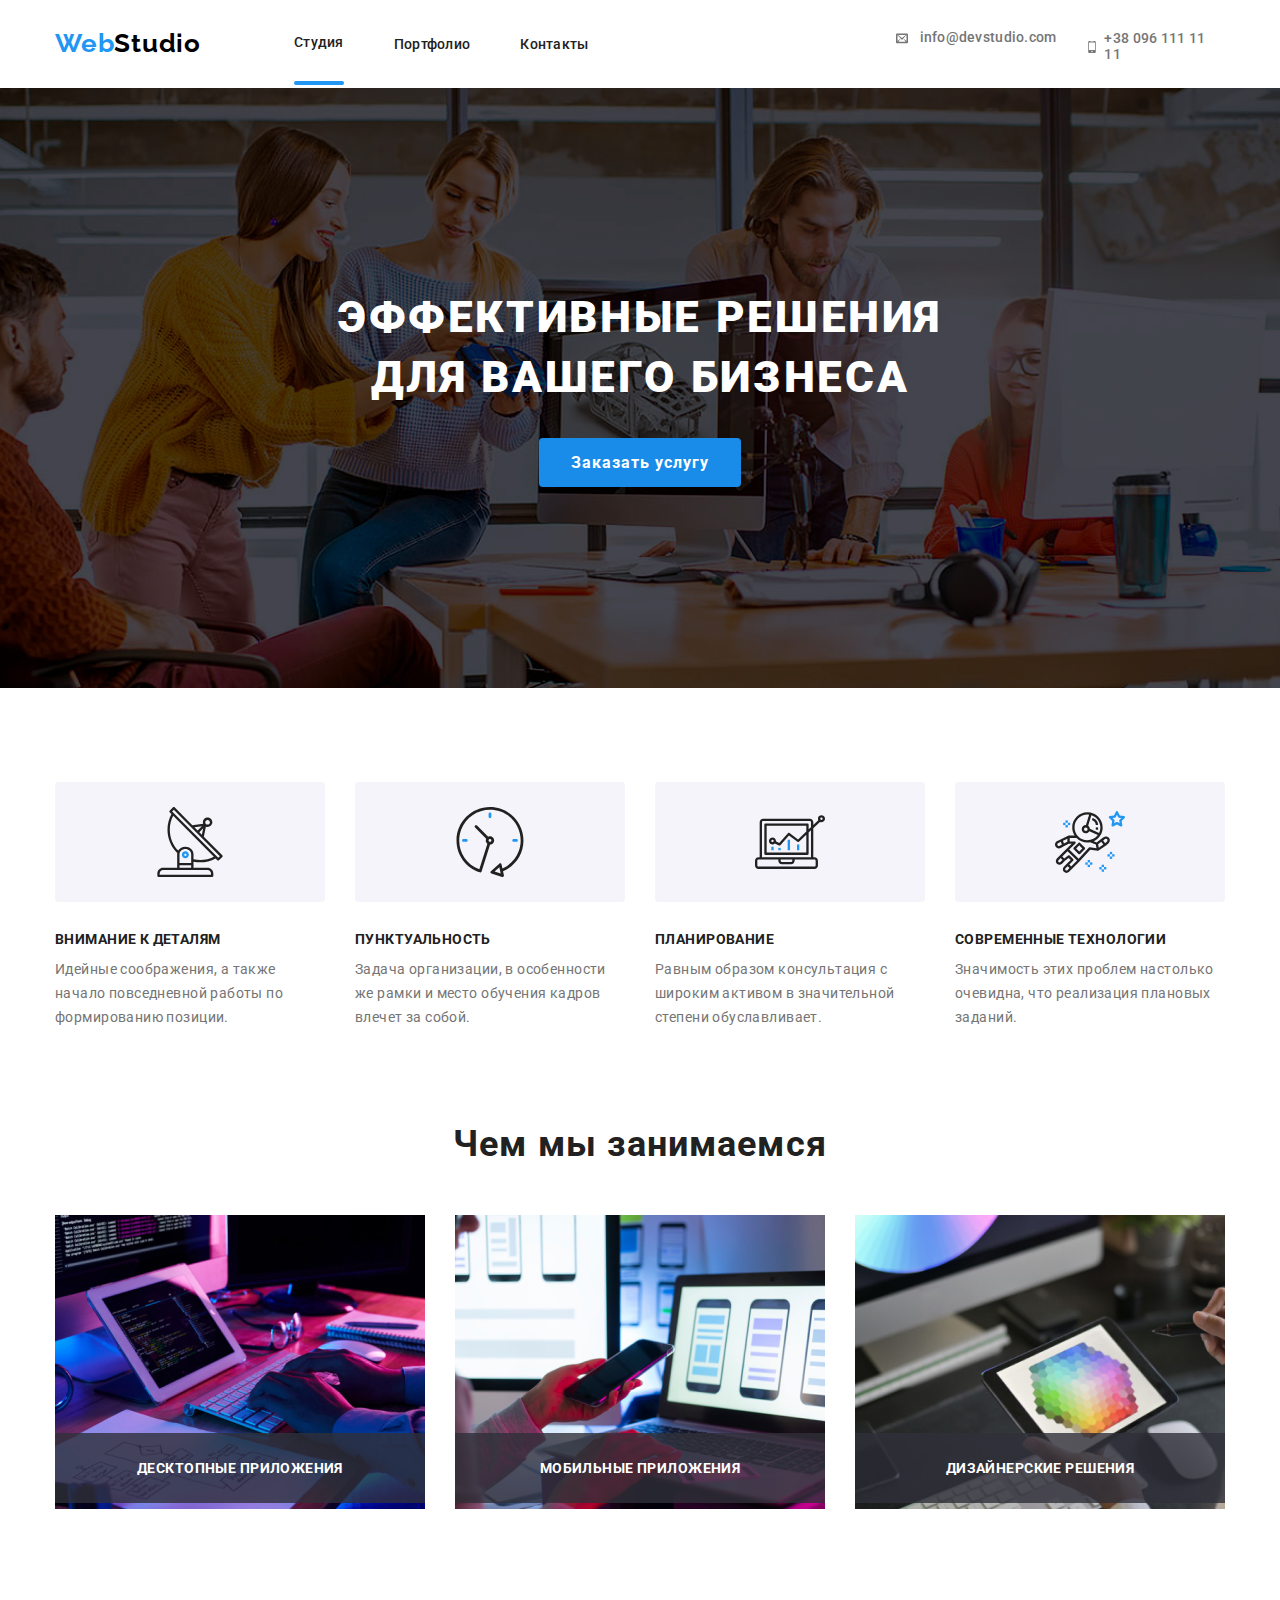
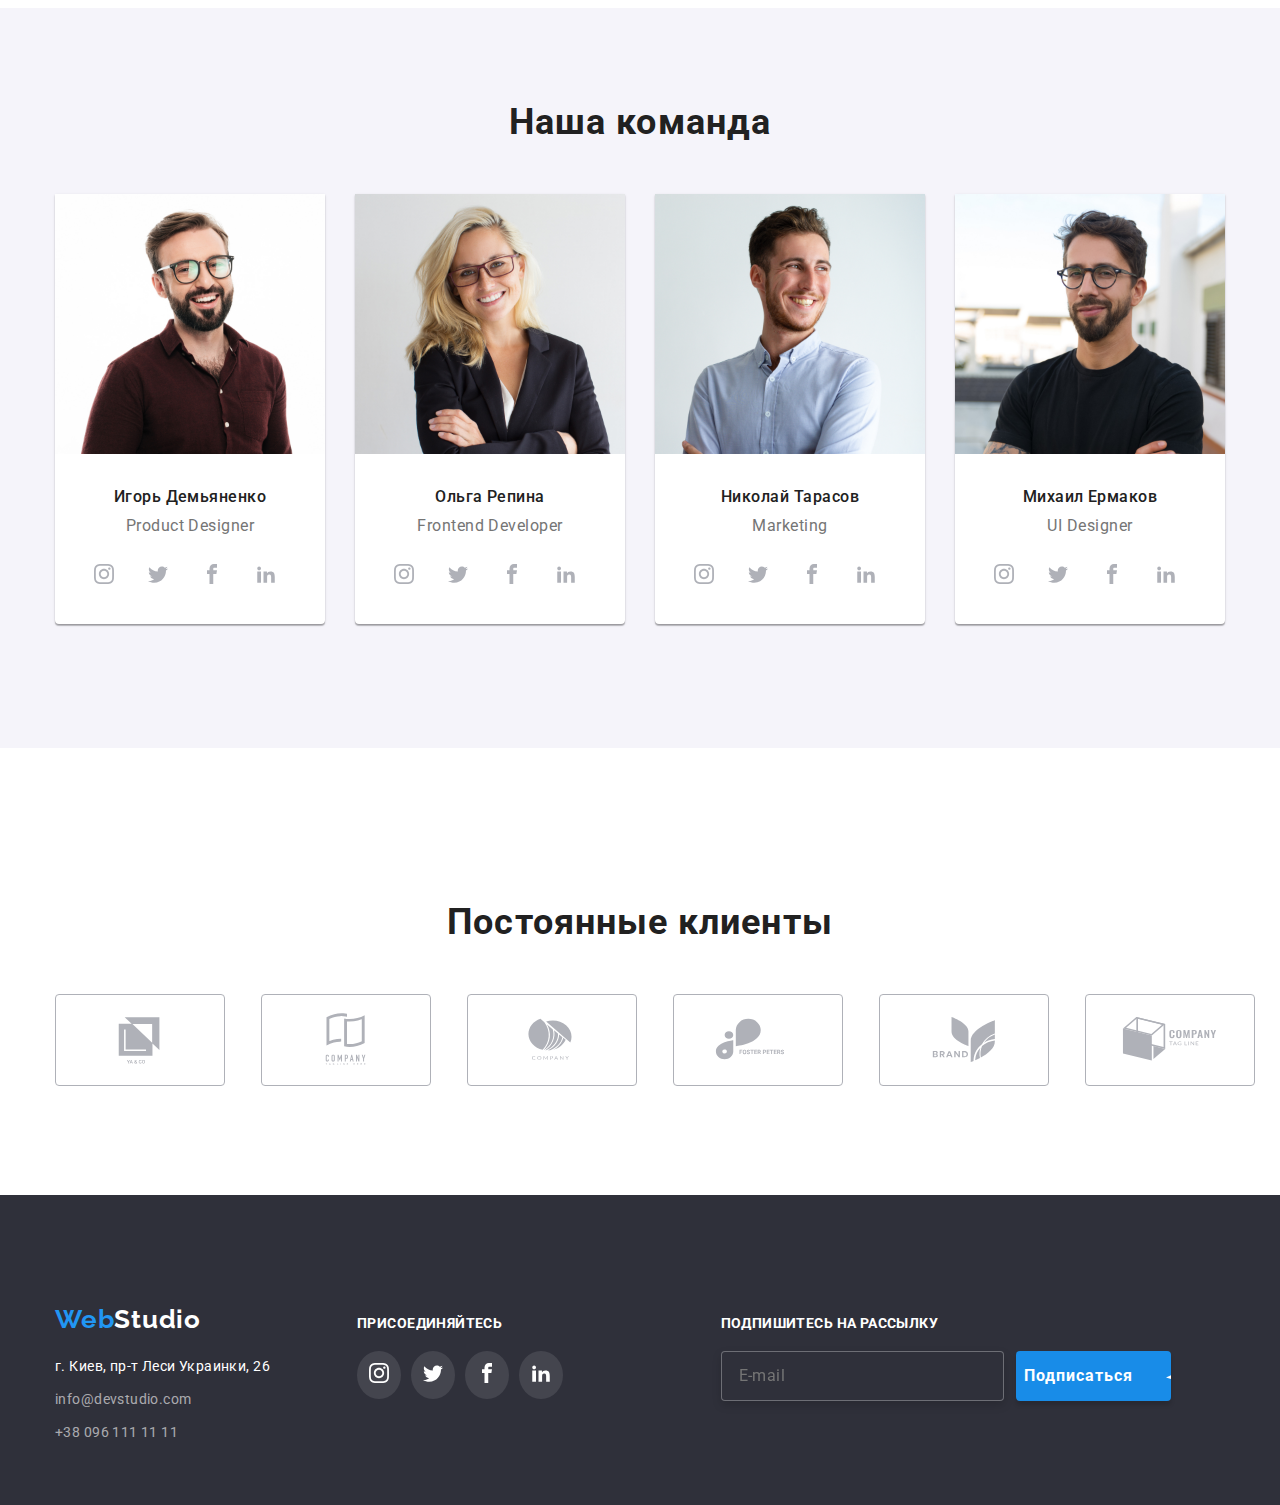
==== commit d403ef8b: "21.01.22" ====
--- a/index.html
+++ b/index.html
@@ -62,6 +62,12 @@
                     </a>
                  </li>
               </ul>
+              <div class="burger-box">
+                <a class="burger-social line1" href="#">Instagram</a>
+                <a class="burger-social line2" href="#">Twitter</a>
+                <a class="burger-social line3" href="#">Facebook</a>
+                <a class="burger-social" href="#">LinkedIn</a>
+              </div>
            </div>
            </nav>
          </header>
--- a/css/main.min.css
+++ b/css/main.min.css
@@ -1,2 +1,2 @@
-:root{--primary-text-color: #757575;--title-text-color: #212121;--accent-color: #ffffff}*{margin:0;padding:0;border:none}body{font-family:Roboto, sans-serif}ul{padding:0;margin:0;list-style:none}a{text-decoration:none}@media screen and (min-width: 319px){.container{margin:0 auto;padding-left:15px;padding-right:15px;-webkit-box-sizing:border-box;box-sizing:border-box}}@media screen and (min-width: 767px){.container{margin:0 auto;padding-left:15px;padding-right:15px;-webkit-box-sizing:border-box;box-sizing:border-box}}@media screen and (min-width: 1280px){.container{width:1200px;margin:0 auto;padding-left:15px;padding-right:15px;-webkit-box-sizing:border-box;box-sizing:border-box}}.button{margin-top:30px;padding:10px 32px;font-family:Roboto;font-style:normal;font-weight:bold;font-size:16px;line-height:1.87;background:#188ce8;-webkit-box-shadow:0px 4px 4px rgba(0,0,0,0.15);box-shadow:0px 4px 4px rgba(0,0,0,0.15);-webkit-border-radius:4px;border-radius:4px;letter-spacing:0.06em;color:#ffffff}@media screen and (min-width: 319px){.backdrop{padding:93px 15px;position:fixed;top:0;left:0;width:100%;height:100%;background:rgba(0,0,0,0.2);opacity:1;z-index:1;-webkit-transition:opacity 250ms cubic-bezier(0.4, 0, 0.2, 1);-o-transition:opacity 250ms cubic-bezier(0.4, 0, 0.2, 1);transition:opacity 250ms cubic-bezier(0.4, 0, 0.2, 1);overflow-y:scroll}}@media screen and (min-width: 1280px){.backdrop{position:fixed;top:0;left:0;width:100%;height:100%;background:rgba(0,0,0,0.2);opacity:1;z-index:1;-webkit-transition:opacity 250ms cubic-bezier(0.4, 0, 0.2, 1);-o-transition:opacity 250ms cubic-bezier(0.4, 0, 0.2, 1);transition:opacity 250ms cubic-bezier(0.4, 0, 0.2, 1)}}.backdrop.is-hidden{opacity:0;pointer-events:none}.backdrop.is-hidden .modal{-webkit-transform:translate(-50%, -50%) scale(0.1);-ms-transform:translate(-50%, -50%) scale(0.1);transform:translate(-50%, -50%) scale(0.1)}@media screen and (min-width: 319px){.modal{position:absolute;margin:0 auto;padding-left:40px;padding-right:40px;top:50%;left:50%;width:450px;height:609px;background:#ffffff;-webkit-box-shadow:0px 1px 3px rgba(0,0,0,0.12),0px 1px 1px rgba(0,0,0,0.14),0px 2px 1px rgba(0,0,0,0.2);box-shadow:0px 1px 3px rgba(0,0,0,0.12),0px 1px 1px rgba(0,0,0,0.14),0px 2px 1px rgba(0,0,0,0.2);-webkit-border-radius:4px;border-radius:4px;-webkit-transform:translate(-50%, -50%) scale(1);-ms-transform:translate(-50%, -50%) scale(1);transform:translate(-50%, -50%) scale(1);-webkit-transition:-webkit-transform 250ms cubic-bezier(0.4, 0, 0.2, 1);transition:-webkit-transform 250ms cubic-bezier(0.4, 0, 0.2, 1);-o-transition:transform 250ms cubic-bezier(0.4, 0, 0.2, 1);transition:transform 250ms cubic-bezier(0.4, 0, 0.2, 1);transition:transform 250ms cubic-bezier(0.4, 0, 0.2, 1), -webkit-transform 250ms cubic-bezier(0.4, 0, 0.2, 1)}}@media screen and (min-width: 1280px){.modal{position:absolute;top:50%;left:50%;width:528px;min-height:581px;padding:40px;background:#ffffff;-webkit-box-shadow:0px 1px 3px rgba(0,0,0,0.12),0px 1px 1px rgba(0,0,0,0.14),0px 2px 1px rgba(0,0,0,0.2);box-shadow:0px 1px 3px rgba(0,0,0,0.12),0px 1px 1px rgba(0,0,0,0.14),0px 2px 1px rgba(0,0,0,0.2);-webkit-border-radius:4px;border-radius:4px;-webkit-transform:translate(-50%, -50%) scale(1);-ms-transform:translate(-50%, -50%) scale(1);transform:translate(-50%, -50%) scale(1);-webkit-transition:-webkit-transform 250ms cubic-bezier(0.4, 0, 0.2, 1);transition:-webkit-transform 250ms cubic-bezier(0.4, 0, 0.2, 1);-o-transition:transform 250ms cubic-bezier(0.4, 0, 0.2, 1);transition:transform 250ms cubic-bezier(0.4, 0, 0.2, 1);transition:transform 250ms cubic-bezier(0.4, 0, 0.2, 1), -webkit-transform 250ms cubic-bezier(0.4, 0, 0.2, 1)}}.close-modal{position:absolute;top:8px;right:8px;width:30px;height:30px;border:1px solid rgba(0,0,0,0.1);-webkit-border-radius:50%;border-radius:50%;background-color:#fff;cursor:pointer}.close-button{margin-top:5px}.close-button:hover,:focus{outline:none;border-color:rgba(0,0,0,0.1);fill:#2196f3;-webkit-transition:fill 250ms cubic-bezier(0.4, 0, 0.2, 1);-o-transition:fill 250ms cubic-bezier(0.4, 0, 0.2, 1);transition:fill 250ms cubic-bezier(0.4, 0, 0.2, 1)}@media screen and (min-width: 319px){.title-modal{margin-top:40px;display:block;width:370px;height:40px;font-family:Roboto;font-style:normal;font-weight:bold;font-size:20px;line-height:23px;text-align:center;letter-spacing:0.03em;color:#212121}}@media screen and (min-width: 1280px){.title-modal{margin-top:0;display:block;margin-bottom:20px;width:448px;height:23px;font-family:Roboto;font-style:normal;font-weight:bold;font-size:20px;line-height:23px;text-align:center;letter-spacing:0.03em;color:#212121}}@media screen and (min-width: 319px){.form-container{margin:0 auto}}@media screen and (min-width: 1280px){.form-container{margin-top:12px}}@media screen and (min-width: 319px){.form-field{margin-top:20px;display:block;margin-bottom:10px;position:relative}}@media screen and (min-width: 1280px){.form-field{margin-top:20px;display:block;margin-bottom:10px;position:relative}}.form-field input,.form-messeg{width:100%;height:40px;border:1px solid rgba(33,33,33,0.2);-webkit-border-radius:4px;border-radius:4px;font-size:16px;margin-top:15px;padding:0 10px 0 40px;-webkit-transition:250ms linear border;-o-transition:250ms linear border;transition:250ms linear border}.form-field input:focus,.form-messeg:focus{outline:none;border:1px solid #2196f3}.form-field input:focus+svg,.form-messeg:focus+svg{fill:#2196f3}.form-messeg{resize:none;height:120px;padding:12px 16px}.label-modal{display:block;position:absolute;font-family:Roboto;font-style:normal;font-weight:normal;font-size:12px;line-height:14px;letter-spacing:0.01em;color:#757575;margin-top:-4px}.modal-icon{position:absolute;top:50%;left:10px;-webkit-transition:250ms linear fill;-o-transition:250ms linear fill;transition:250ms linear fill}.form-messeg:placeholder{color:rgba(117,117,117,0.5)}@media screen and (min-width: 319px){.policy-box{font-family:Roboto;font-style:normal;font-weight:normal;font-size:11px;line-height:1.16px;letter-spacing:0.03em;color:#757575;margin-bottom:30px;display:-webkit-box;display:-webkit-flex;display:-ms-flexbox;display:flex;-webkit-box-align:center;-webkit-align-items:center;-ms-flex-align:center;align-items:center}}@media screen and (min-width: 1280px){.policy-box{font-family:Roboto;font-style:normal;font-weight:normal;font-size:13px;line-height:1.71px;letter-spacing:0.03em;color:#757575;margin-bottom:30px;margin-left:10px;display:-webkit-box;display:-webkit-flex;display:-ms-flexbox;display:flex;-webkit-box-align:center;-webkit-align-items:center;-ms-flex-align:center;align-items:center}}.policy-box a{color:#2196f3;text-decoration:underline;padding-left:5px}.policy-chackbox{position:absolute;width:1px;height:1px;margin:1px;border:0px;padding:0px;clip:rect(0 0 0 0);overflow:hidden}.policy-chackbox:checked+.policy-box::before{background-color:#2196f3;background-image:url(../img/icon-check.svg);background-repeat:no-repeat;background-position:center;border-color:transparent}.policy-chackbox:focus+.policy-box::before{border:none;outline:1px solid #2196f3}.policy-box::before{content:"";width:16px;height:16px;border:1px solid #212121;-webkit-border-radius:2px;border-radius:2px;margin-right:7px}@media screen and (min-width: 319px){.form-submit{width:200px;height:50px;font-family:Roboto;font-style:normal;font-weight:bold;font-size:16px;line-height:1.87;background:#188ce8;-webkit-box-shadow:0px 4px 4px rgba(0,0,0,0.15);box-shadow:0px 4px 4px rgba(0,0,0,0.15);-webkit-border-radius:4px;border-radius:4px;letter-spacing:0.06em;color:#ffffff}}@media screen and (min-width: 1280px){.form-submit{width:200px;height:50px;font-family:Roboto;font-style:normal;font-weight:bold;font-size:16px;line-height:1.87;background:#188ce8;-webkit-box-shadow:0px 4px 4px rgba(0,0,0,0.15);box-shadow:0px 4px 4px rgba(0,0,0,0.15);-webkit-border-radius:4px;border-radius:4px;letter-spacing:0.06em;color:#ffffff}}@media screen and (min-width: 319px){.footer-submit{margin-top:20px;width:200px;height:50px;font-family:Roboto;font-style:normal;font-weight:bold;font-size:16px;line-height:1.87;background:#188ce8;-webkit-box-shadow:0px 4px 4px rgba(0,0,0,0.15);box-shadow:0px 4px 4px rgba(0,0,0,0.15);-webkit-border-radius:4px;border-radius:4px;letter-spacing:0.06em;color:#ffffff;background-image:url(../img/icon-send.svg);background-repeat:no-repeat;background-position-y:center;background-position-x:150px}}@media screen and (min-width: 1280px){.footer-submit{width:200px;height:50px;margin-top:20px;margin-left:12px;font-family:Roboto;font-style:normal;font-weight:bold;font-size:16px;line-height:1.87;background:#188ce8;-webkit-box-shadow:0px 4px 4px rgba(0,0,0,0.15);box-shadow:0px 4px 4px rgba(0,0,0,0.15);-webkit-border-radius:4px;border-radius:4px;letter-spacing:0.06em;color:#ffffff;background-image:url(../img/icon-send.svg);background-repeat:no-repeat;background-position-y:center;background-position-x:150px}}@media screen and (min-width: 319px){.header{padding:16px 0;position:relative}}@media screen and (min-width: 767px){.header{padding:20px 0}}@media screen and (min-width: 1280px){.header{width:100%;background:#ffffff;padding:25px 0}}@media screen and (min-width: 319px){.hiro{width:100%;background:rgba(47,48,58,0.4);padding:118px 0;min-height:480px;background-position:center;background-repeat:no-repeat;background-image:-webkit-gradient(linear, left top, right top, from(rgba(0,0,0,0.5)), to(rgba(0,0,0,0.5))),url(../img/img7.jpg);background-image:-webkit-linear-gradient(left, rgba(0,0,0,0.5), rgba(0,0,0,0.5)),url(../img/img7.jpg);background-image:-o-linear-gradient(left, rgba(0,0,0,0.5), rgba(0,0,0,0.5)),url(../img/img7.jpg);background-image:linear-gradient(to right, rgba(0,0,0,0.5), rgba(0,0,0,0.5)),url(../img/img7.jpg)}}@media screen and (min-width: 1280px){.hiro{width:100%;background:rgba(47,48,58,0.4);padding:200px 0 200px 0;height:600px;background-position:center;background-repeat:no-repeat;background-image:-webkit-gradient(linear, left top, right top, from(rgba(0,0,0,0.5)), to(rgba(0,0,0,0.5))),url(../img/img7.jpg);background-image:-webkit-linear-gradient(left, rgba(0,0,0,0.5), rgba(0,0,0,0.5)),url(../img/img7.jpg);background-image:-o-linear-gradient(left, rgba(0,0,0,0.5), rgba(0,0,0,0.5)),url(../img/img7.jpg);background-image:linear-gradient(to right, rgba(0,0,0,0.5), rgba(0,0,0,0.5)),url(../img/img7.jpg)}}@media screen and (min-width: 319px){.peculiarities{padding-top:60px}}@media screen and (min-width: 1280px){.peculiarities{padding-top:94px}}@media screen and (min-width: 319px){.what-are-we-doing{display:none}}@media screen and (min-width: 1280px){.what-are-we-doing{display:block;padding:94px 0}}@media screen and (min-width: 319px){.our-team{text-align:center;padding-top:94px;padding-bottom:94px;background:#f5f4fa}}@media screen and (min-width: 767px){.our-team{padding:60px 0}}@media screen and (min-width: 1280px){.our-team{text-align:center;padding-top:94px;padding-bottom:94px;background:#f5f4fa}}@media screen and (min-width: 1280px){.regular-customers{width:100%;margin:0 auto;text-align:center;padding-top:94px;padding-bottom:94px}}@media screen and (min-width: 319px){.footer-title{width:100%;padding:60px 0;background-color:#2f303a}}@media screen and (min-width: 1280px){.footer-title{width:100%;padding:60px 0;background-color:#2f303a}}@media screen and (min-width: 319px){.footer{margin:0 auto;padding:0 15px}}@media screen and (min-width: 1280px){.footer{width:1200px;margin:0 auto;padding:0 15px}}@media screen and (min-width: 319px){.header__nav{display:-webkit-box;display:-webkit-flex;display:-ms-flexbox;display:flex}}@media screen and (min-width: 1280px){.header__nav{padding:0;-webkit-box-align:center;-webkit-align-items:center;-ms-flex-align:center;align-items:center;display:-webkit-box;display:-webkit-flex;display:-ms-flexbox;display:flex}}@media screen and (min-width: 319px){.top-line-link{font-family:Raleway;font-style:normal;font-weight:bold;font-size:24px;line-height:1.16;letter-spacing:0.03em;color:#000;text-decoration:none;-webkit-transition:background-color,fill,color 250ms cubic-bezier(0.4, 0, 0.2, 1);-o-transition:background-color,fill,color 250ms cubic-bezier(0.4, 0, 0.2, 1);transition:background-color,fill,color 250ms cubic-bezier(0.4, 0, 0.2, 1)}.top-line-link:hover,.top-line-link:focus{color:#2196f3}}@media screen and (min-width: 767px){.top-line-link{display:-webkit-box;display:-webkit-flex;display:-ms-flexbox;display:flex;-webkit-box-align:center;-webkit-align-items:center;-ms-flex-align:center;align-items:center;font-family:Raleway;font-style:normal;font-weight:bold;font-size:24px;line-height:1.16;letter-spacing:0.03em;color:#000;text-decoration:none;-webkit-transition:background-color,fill,color 250ms cubic-bezier(0.4, 0, 0.2, 1);-o-transition:background-color,fill,color 250ms cubic-bezier(0.4, 0, 0.2, 1);transition:background-color,fill,color 250ms cubic-bezier(0.4, 0, 0.2, 1)}.top-line-link:hover,.top-line-link:focus{color:#2196f3}}@media screen and (min-width: 1280px){.top-line-link{font-family:Raleway;font-style:normal;font-weight:bold;font-size:26px;line-height:1.19;letter-spacing:0.03em;color:#000;text-decoration:none;-webkit-transition:background-color,fill,color 250ms cubic-bezier(0.4, 0, 0.2, 1);-o-transition:background-color,fill,color 250ms cubic-bezier(0.4, 0, 0.2, 1);transition:background-color,fill,color 250ms cubic-bezier(0.4, 0, 0.2, 1)}.top-line-link:hover,.top-line-link:focus{color:#2196f3}}@media screen and (min-width: 319px){.menu-button{position:absolute;top:22px;right:22px;-webkit-box-align:center;-webkit-align-items:center;-ms-flex-align:center;align-items:center;display:-webkit-inline-box;display:-webkit-inline-flex;display:-ms-inline-flexbox;display:inline-flex;background-color:transparent;z-index:2}}@media screen and (min-width: 767px){.menu-button{display:none}}@media screen and (min-width: 1280px){.menu-button{display:none}}@media screen and (min-width: 319px){.menu-button .icon-close{display:none}}@media screen and (min-width: 319px){.menu-button.is-open .icon-close{display:block;z-index:2}}@media screen and (min-width: 319px){.menu-button.is-open .icon-menu{display:none}}@media screen and (min-width: 767px){.mobile-menu{display:none}}@media screen and (min-width: 1280px){.mobile-menu{display:none}}@media screen and (min-width: 319px){.menu-container .menu-container.is-open{position:absolute;display:block;width:480px;height:796px;left:0;background:#fff}}@media screen and (min-width: 767px){.menu-container{display:-webkit-box;display:-webkit-flex;display:-ms-flexbox;display:flex}}@media screen and (min-width: 1280px){.menu-container{display:block;display:-webkit-box;display:-webkit-flex;display:-ms-flexbox;display:flex;-webkit-box-align:center;-webkit-align-items:center;-ms-flex-align:center;align-items:center}}@media screen and (min-width: 767px){.top-link{display:-webkit-box;display:-webkit-flex;display:-ms-flexbox;display:flex;-webkit-box-align:center;-webkit-align-items:center;-ms-flex-align:center;align-items:center}}@media screen and (min-width: 1280px){.top-link{display:block;display:-webkit-box;display:-webkit-flex;display:-ms-flexbox;display:flex;-webkit-box-align:center;-webkit-align-items:center;-ms-flex-align:center;align-items:center;-webkit-box-pack:center;-webkit-justify-content:center;-ms-flex-pack:center;justify-content:center}}.link1:hover,.link1:focus{color:#2196f3}@media screen and (min-width: 319px){.top-link__item:nth-child(1){margin-top:48px;margin-left:40px}}@media screen and (min-width: 767px){.top-link__item:nth-child(1){margin:0 50px 0 88px}}@media screen and (min-width: 1280px){.top-link__item:nth-child(1){margin:0 50px 0 93px}}@media screen and (min-width: 319px){.top-link__item:nth-child(2){margin:32px 0;margin-left:40px}}@media screen and (min-width: 767px){.top-link__item:nth-child(2){margin:0;margin-right:50px}}@media screen and (min-width: 1280px){.top-link__item:nth-child(2){margin:0;margin-right:50px}}@media screen and (min-width: 319px){.top-link__item:nth-child(3){margin-left:40px}}@media screen and (min-width: 767px){.top-link__item:nth-child(3){margin-left:0}}@media screen and (min-width: 767px){.adress-item:nth-child(1){margin-left:84px}}@media screen and (min-width: 1280px){.adress-item:nth-child(1){margin:0 30px 0 305px}}@media screen and (min-width: 319px){.top-link__nav{font-family:Roboto;font-style:normal;font-weight:500;font-size:40px;line-height:1.17;text-align:center;letter-spacing:0.02em;color:#212121}.top-link__nav:hover,.top-link__nav:focus{color:#2196f3}}@media screen and (min-width: 767px){.top-link__nav{font-family:Roboto;font-style:normal;font-weight:500;font-size:14px;line-height:1.14;letter-spacing:0.02em;text-decoration:none;color:#212121;-webkit-transition:background-color,fill,color 250ms cubic-bezier(0.4, 0, 0.2, 1);-o-transition:background-color,fill,color 250ms cubic-bezier(0.4, 0, 0.2, 1);transition:background-color,fill,color 250ms cubic-bezier(0.4, 0, 0.2, 1)}.top-link__nav:hover,.top-link__nav:focus{color:#2196f3}}@media screen and (min-width: 1280px){.top-link__nav{font-family:Roboto;font-style:normal;font-weight:500;font-size:14px;line-height:1.14;letter-spacing:0.02em;text-decoration:none;color:#212121;-webkit-transition:background-color,fill,color 250ms cubic-bezier(0.4, 0, 0.2, 1);-o-transition:background-color,fill,color 250ms cubic-bezier(0.4, 0, 0.2, 1);transition:background-color,fill,color 250ms cubic-bezier(0.4, 0, 0.2, 1)}.top-link__nav:hover,.top-link__nav:focus{color:#2196f3}}@media screen and (min-width: 767px){.activ::after{content:"";display:block;position:relative;top:30px;bottom:auto;width:100%;height:4px;background-color:#2196f3;-webkit-border-radius:2px;border-radius:2px}}@media screen and (min-width: 1280px){.activ::after{content:"";display:block;position:relative;top:30px;bottom:auto;width:100%;height:4px;background-color:#2196f3;-webkit-border-radius:2px;border-radius:2px}}@media screen and (min-width: 1280px){.adress{display:block;display:-webkit-box;display:-webkit-flex;display:-ms-flexbox;display:flex;-webkit-box-orient:vertical;-webkit-box-direction:reverse;-webkit-flex-direction:column-reverse;-ms-flex-direction:column-reverse;flex-direction:column-reverse}}@media screen and (min-width: 319px){.adress-item{margin-top:10px;margin-left:40px}}@media screen and (min-width: 767px){.adress-item{margin-left:84px}}@media screen and (min-width: 1280px){.adress-item{margin-top:5px;margin-left:305px}}@media screen and (min-width: 319px){.mail-icon{display:none}}@media screen and (min-width: 767px){.mail-icon{display:block;width:16px;height:12px;margin-right:10px;fill:var(--primary-text-color);-webkit-transition:background-color,fill,color 250ms cubic-bezier(0.4, 0, 0.2, 1);-o-transition:background-color,fill,color 250ms cubic-bezier(0.4, 0, 0.2, 1);transition:background-color,fill,color 250ms cubic-bezier(0.4, 0, 0.2, 1)}}@media screen and (min-width: 1280px){.mail-icon{display:block;width:16px;height:12px;margin-right:10px;fill:var(--primary-text-color);-webkit-transition:background-color,fill,color 250ms cubic-bezier(0.4, 0, 0.2, 1);-o-transition:background-color,fill,color 250ms cubic-bezier(0.4, 0, 0.2, 1);transition:background-color,fill,color 250ms cubic-bezier(0.4, 0, 0.2, 1)}}@media screen and (min-width: 319px){.mail-link{font-family:Roboto;font-style:normal;font-weight:500;font-size:24px;line-height:28px;letter-spacing:0.02em;color:#757575;-webkit-transition:background-color,fill,color 250ms cubic-bezier(0.4, 0, 0.2, 1);-o-transition:background-color,fill,color 250ms cubic-bezier(0.4, 0, 0.2, 1);transition:background-color,fill,color 250ms cubic-bezier(0.4, 0, 0.2, 1)}.mail-link:hover,.mail-link:focus{color:#2196f3}}@media screen and (min-width: 767px){.mail-link{display:-webkit-box;display:-webkit-flex;display:-ms-flexbox;display:flex;-webkit-box-align:center;-webkit-align-items:center;-ms-flex-align:center;align-items:center;font-family:Roboto;font-style:normal;font-weight:500;font-size:12px;line-height:1.16;letter-spacing:0.02em;color:#757575;text-decoration:none;-webkit-transition:background-color,fill,color 250ms cubic-bezier(0.4, 0, 0.2, 1);-o-transition:background-color,fill,color 250ms cubic-bezier(0.4, 0, 0.2, 1);transition:background-color,fill,color 250ms cubic-bezier(0.4, 0, 0.2, 1)}.mail-link:hover,.mail-link:focus{color:#2196f3}.mail-link:hover .mail-icon,.mail-link:focus .mail-icon{fill:#2196f3}}@media screen and (min-width: 1280px){.mail-link{display:-webkit-box;display:-webkit-flex;display:-ms-flexbox;display:flex;-webkit-box-align:center;-webkit-align-items:center;-ms-flex-align:center;align-items:center;font-family:Roboto;font-style:normal;font-weight:500;font-size:14px;line-height:1.14;letter-spacing:0.02em;color:#757575;text-decoration:none;-webkit-transition:background-color,fill,color 250ms cubic-bezier(0.4, 0, 0.2, 1);-o-transition:background-color,fill,color 250ms cubic-bezier(0.4, 0, 0.2, 1);transition:background-color,fill,color 250ms cubic-bezier(0.4, 0, 0.2, 1)}.mail-link:hover,.mail-link:focus{color:#2196f3}.mail-link:hover .mail-icon,.mail-link:focus .mail-icon{fill:#2196f3}}@media screen and (min-width: 319px){.tel{-webkit-box-orient:horizontal;-webkit-box-direction:reverse;-webkit-flex-direction:row-reverse;-ms-flex-direction:row-reverse;flex-direction:row-reverse;margin-top:302px;margin-left:40px}}@media screen and (min-width: 767px){.tel{margin-top:10px;margin-left:84px}}@media screen and (min-width: 1280px){.tel{margin-top:-15px;margin-left:495px}}@media screen and (min-width: 319px){.tel-icon{display:none}}@media screen and (min-width: 767px){.tel-icon{display:block;width:16px;height:12px;margin-right:5px;fill:var(--primary-text-color)}}@media screen and (min-width: 1280px){.tel-icon{display:block;width:16px;height:12px;margin-right:5px;fill:var(--primary-text-color)}}@media screen and (min-width: 319px){.tel-link{font-family:Roboto;font-style:normal;font-weight:500;font-size:34px;line-height:40px;letter-spacing:0.02em;color:#2196f3}}@media screen and (min-width: 767px){.tel-link{display:-webkit-box;display:-webkit-flex;display:-ms-flexbox;display:flex;-webkit-box-align:center;-webkit-align-items:center;-ms-flex-align:center;align-items:center;font-family:Roboto;font-style:normal;font-weight:500;font-size:12px;line-height:1.16;letter-spacing:0.02em;text-decoration:none;color:#757575;-webkit-transition:background-color,fill,color 250ms cubic-bezier(0.4, 0, 0.2, 1);-o-transition:background-color,fill,color 250ms cubic-bezier(0.4, 0, 0.2, 1);transition:background-color,fill,color 250ms cubic-bezier(0.4, 0, 0.2, 1)}.tel-link:hover,.tel-link:focus{color:#2196f3}.tel-link:hover:hover .tel-icon,.tel-link:hover:focus .tel-icon,.tel-link:focus:hover .tel-icon,.tel-link:focus:focus .tel-icon{fill:#2196f3}}@media screen and (min-width: 1280px){.tel-link{font-family:Roboto;font-style:normal;font-weight:500;font-size:14px;line-height:1.14;letter-spacing:0.02em;text-decoration:none;color:#757575;-webkit-transition:background-color,fill,color 250ms cubic-bezier(0.4, 0, 0.2, 1);-o-transition:background-color,fill,color 250ms cubic-bezier(0.4, 0, 0.2, 1);transition:background-color,fill,color 250ms cubic-bezier(0.4, 0, 0.2, 1)}.tel-link:hover,.tel-link:focus{color:#2196f3}.tel-link:hover:hover .tel-icon,.tel-link:hover:focus .tel-icon,.tel-link:focus:hover .tel-icon,.tel-link:focus:focus .tel-icon{fill:#2196f3}}.span{color:#2196f3}@media screen and (min-width: 319px){.menu-container{display:none}.menu-container.is-open{position:absolute;display:block;width:420px;height:796px;left:0;background:#fff}}@media screen and (min-width: 767px){.menu-container{display:-webkit-box;display:-webkit-flex;display:-ms-flexbox;display:flex}}@media screen and (min-width: 319px){.title-container{margin:0 auto;text-align:center;padding:0 15px}}@media screen and (min-width: 767px){.title-container{text-align:center;margin:0 auto;padding:0 15px}}@media screen and (min-width: 1280px){.title-container{text-align:center;margin:0 auto;padding:0 15px}}@media screen and (min-width: 319px){.text{font-family:Roboto;font-style:normal;font-weight:900;font-size:26px;line-height:1.61;text-align:center;letter-spacing:0.06em;text-transform:uppercase;color:#ffffff}}@media screen and (min-width: 1280px){.text{font-family:Roboto;font-style:normal;font-weight:900;font-size:44px;line-height:1.36;text-align:center;letter-spacing:0.06em;text-transform:uppercase;color:#ffffff}}@media screen and (min-width: 767px){.group-peculiarities{display:-webkit-box;display:-webkit-flex;display:-ms-flexbox;display:flex;-webkit-flex-wrap:wrap;-ms-flex-wrap:wrap;flex-wrap:wrap;margin-bottom:60px}}@media screen and (min-width: 1280px){.group-peculiarities{display:-webkit-box;display:-webkit-flex;display:-ms-flexbox;display:flex;-webkit-flex-wrap:nowrap;-ms-flex-wrap:nowrap;flex-wrap:nowrap;margin-bottom:0}}@media screen and (min-width: 1280px){.feature:not(:last-child){width:270px;height:120px;margin-right:30px}}@media screen and (min-width: 767px){.feature:nth-child(odd){margin-right:30px}}@media screen and (min-width: 767px){.feature{width:354px}}@media screen and (min-width: 319px){.feature__antenna{width:70px;height:70px}}@media screen and (min-width: 767px){.feature__antenna{width:70px;height:70px}}@media screen and (min-width: 1280px){.feature__antenna{width:70px;height:70px}}@media screen and (min-width: 319px){.feature-svg{display:-webkit-box;display:-webkit-flex;display:-ms-flexbox;display:flex;-webkit-box-pack:center;-webkit-justify-content:center;-ms-flex-pack:center;justify-content:center;-webkit-box-align:center;-webkit-align-items:center;-ms-flex-align:center;align-items:center;height:120px;background:#f5f4fa;-webkit-border-radius:4px;border-radius:4px}}@media screen and (min-width: 767px){.feature-svg{display:-webkit-box;display:-webkit-flex;display:-ms-flexbox;display:flex;-webkit-box-pack:center;-webkit-justify-content:center;-ms-flex-pack:center;justify-content:center;-webkit-box-align:center;-webkit-align-items:center;-ms-flex-align:center;align-items:center;width:354px;background:#f5f4fa;-webkit-border-radius:4px;border-radius:4px}}@media screen and (min-width: 1280px){.feature-svg{display:-webkit-box;display:-webkit-flex;display:-ms-flexbox;display:flex;-webkit-box-pack:center;-webkit-justify-content:center;-ms-flex-pack:center;justify-content:center;-webkit-box-align:center;-webkit-align-items:center;-ms-flex-align:center;align-items:center;width:270px;height:120px;background:#f5f4fa;-webkit-border-radius:4px;border-radius:4px}}@media screen and (min-width: 319px){.feature__clock{width:70px;height:70px}}@media screen and (min-width: 1280px){.feature__clock{width:70px;height:70px}}@media screen and (min-width: 319px){.feature__diagram{width:70px;height:70px}}@media screen and (min-width: 1280px){.feature__diagram{width:70px;height:70px}}@media screen and (min-width: 319px){.feature__astronaut{width:70px;height:70px}}@media screen and (min-width: 1280px){.feature__astronaut{width:70px;height:70px}}@media screen and (min-width: 319px){.feature__title{text-align:center;padding-top:30px;padding-bottom:10px;font-family:Roboto;font-style:normal;font-weight:bold;font-size:14px;line-height:1.14;letter-spacing:0.03em;text-transform:uppercase;color:#212121}}@media screen and (min-width: 767px){.feature__title{text-align:left;padding-bottom:10px;font-family:Roboto;font-style:normal;font-weight:bold;font-size:14px;line-height:1.14;letter-spacing:0.03em;text-transform:uppercase;color:#212121}}@media screen and (min-width: 1280px){.feature__title{text-align:left;padding-bottom:10px;font-family:Roboto;font-style:normal;font-weight:bold;font-size:14px;line-height:1.14;letter-spacing:0.03em;text-transform:uppercase;color:#212121}}.feature__text{font-family:Roboto;font-style:normal;font-weight:normal;font-size:14px;line-height:1.71;letter-spacing:0.03em;color:#757575}.what-are-we-doing__img{display:-webkit-box;display:-webkit-flex;display:-ms-flexbox;display:flex}.what-are-we-doing__title{margin:0;margin-bottom:50px;text-align:center;font-family:Roboto;font-style:normal;font-weight:bold;font-size:36px;line-height:1.16;letter-spacing:0.03em;color:#212121}.img:not(:last-child){margin-right:30px}.descript{position:absolute;width:370px;height:70px;top:1433px;background:rgba(47,48,58,0.8)}.descript__title{margin:27px;color:#ffffff;font-family:Roboto;font-style:normal;font-weight:bold;font-size:14px;line-height:16px;text-align:center;letter-spacing:0.03em;text-transform:uppercase}@media screen and (min-width: 319px){.our-team__title{margin-bottom:50px;font-family:Roboto;font-style:normal;font-weight:bold;font-size:28px;line-height:1.17;letter-spacing:0.03em;color:#212121}}@media screen and (min-width: 1280px){.our-team__title{margin-bottom:50px;font-family:Roboto;font-style:normal;font-weight:bold;font-size:36px;line-height:1.16;letter-spacing:0.03em;color:#212121}}@media screen and (min-width: 767px){.team{display:-webkit-box;display:-webkit-flex;display:-ms-flexbox;display:flex;-webkit-flex-wrap:wrap;-ms-flex-wrap:wrap;flex-wrap:wrap}}@media screen and (min-width: 1280px){.team{-webkit-flex-wrap:nowrap;-ms-flex-wrap:nowrap;flex-wrap:nowrap;display:-webkit-box;display:-webkit-flex;display:-ms-flexbox;display:flex;margin:0}}.team__title{padding-top:30px}@media screen and (min-width: 319px){.team__img{margin-bottom:30px;background:#ffffff;-webkit-box-shadow:0px 1px 3px rgba(0,0,0,0.12),0px 1px 1px rgba(0,0,0,0.14),0px 2px 1px rgba(0,0,0,0.2);box-shadow:0px 1px 3px rgba(0,0,0,0.12),0px 1px 1px rgba(0,0,0,0.14),0px 2px 1px rgba(0,0,0,0.2);-webkit-border-radius:0px 0px 4px 4px;border-radius:0px 0px 4px 4px}}@media screen and (min-width: 767px){.team__img{width:354px;margin-bottom:30px;background:#ffffff;-webkit-box-shadow:0px 1px 3px rgba(0,0,0,0.12),0px 1px 1px rgba(0,0,0,0.14),0px 2px 1px rgba(0,0,0,0.2);box-shadow:0px 1px 3px rgba(0,0,0,0.12),0px 1px 1px rgba(0,0,0,0.14),0px 2px 1px rgba(0,0,0,0.2);-webkit-border-radius:0px 0px 4px 4px;border-radius:0px 0px 4px 4px}}@media screen and (min-width: 1280px){.team__img{margin-right:30px;background:#ffffff;-webkit-box-shadow:0px 1px 3px rgba(0,0,0,0.12),0px 1px 1px rgba(0,0,0,0.14),0px 2px 1px rgba(0,0,0,0.2);box-shadow:0px 1px 3px rgba(0,0,0,0.12),0px 1px 1px rgba(0,0,0,0.14),0px 2px 1px rgba(0,0,0,0.2);-webkit-border-radius:0px 0px 4px 4px;border-radius:0px 0px 4px 4px}}@media screen and (min-width: 767px){.team__img:nth-child(odd){margin-right:30px}}@media screen and (min-width: 319px){.team-img{width:100%}}@media screen and (min-width: 1280px){.team-img{width:270px;height:260px}}.team__name{padding-bottom:10px;font-family:Roboto;font-style:normal;font-weight:500;font-size:16px;line-height:1.18;text-align:center;letter-spacing:0.03em;color:#212121}.team__profession{font-family:Roboto;font-style:normal;font-weight:normal;font-size:16px;line-height:1.18;text-align:center;letter-spacing:0.03em;color:#757575}@media screen and (min-width: 319px){.social-links{display:-webkit-box;display:-webkit-flex;display:-ms-flexbox;display:flex;-webkit-box-pack:center;-webkit-justify-content:center;-ms-flex-pack:center;justify-content:center;-webkit-box-align:center;-webkit-align-items:center;-ms-flex-align:center;align-items:center;padding:16px 0 24px 0}}@media screen and (min-width: 1280px){.social-links{display:-webkit-box;display:-webkit-flex;display:-ms-flexbox;display:flex;-webkit-box-pack:center;-webkit-justify-content:center;-ms-flex-pack:center;justify-content:center;-webkit-box-align:center;-webkit-align-items:center;-ms-flex-align:center;align-items:center}}.social-list{margin-right:10px}@media screen and (min-width: 319px){.social-list__icon{display:-webkit-inline-box;display:-webkit-inline-flex;display:-ms-inline-flexbox;display:inline-flex;-webkit-box-pack:center;-webkit-justify-content:center;-ms-flex-pack:center;justify-content:center;-webkit-box-align:center;-webkit-align-items:center;-ms-flex-align:center;align-items:center;padding:12px;-webkit-border-radius:50%;border-radius:50%;background:rgba(255,255,255,0.1);-webkit-transition:background-color 250ms cubic-bezier(0.4, 0, 0.2, 1);-o-transition:background-color 250ms cubic-bezier(0.4, 0, 0.2, 1);transition:background-color 250ms cubic-bezier(0.4, 0, 0.2, 1)}.social-list__icon:hover{background-color:#2196f3}.social-list__icon:focus{background-color:#2196f3}.social-list__icon:focus .team-icon{fill:var(--accent-color)}.social-list__icon:hover .team-icon{fill:var(--accent-color)}}@media screen and (min-width: 1280px){.social-list__icon{display:block;padding:12px;-webkit-border-radius:50%;border-radius:50%;background:rgba(255,255,255,0.1);-webkit-transition:background-color 250ms cubic-bezier(0.4, 0, 0.2, 1);-o-transition:background-color 250ms cubic-bezier(0.4, 0, 0.2, 1);transition:background-color 250ms cubic-bezier(0.4, 0, 0.2, 1)}.social-list__icon:hover{background-color:#2196f3}.social-list__icon:focus{background-color:#2196f3}.social-list__icon:focus .team-icon{fill:var(--accent-color)}.social-list__icon:hover .team-icon{fill:var(--accent-color)}}.team-icon{fill:#afb1b8}@media screen and (min-width: 319px){.regular-customers__title{text-align:center;margin-top:60px;margin-bottom:30px;font-family:Roboto;font-style:normal;font-weight:bold;font-size:28px;line-height:1.17;letter-spacing:0.03em;color:#212121}}@media screen and (min-width: 1280px){.regular-customers__title{margin-bottom:50px;font-family:Roboto;font-style:normal;font-weight:bold;font-size:36px;line-height:1.16;letter-spacing:0.03em;color:#212121}}@media screen and (min-width: 319px){.customers__client{display:-webkit-box;display:-webkit-flex;display:-ms-flexbox;display:flex;-webkit-flex-wrap:wrap;-ms-flex-wrap:wrap;flex-wrap:wrap}}@media screen and (min-width: 1280px){.customers__client{width:1200px;margin:0 auto;display:-webkit-box;display:-webkit-flex;display:-ms-flexbox;display:flex;-webkit-box-pack:justify;-webkit-justify-content:space-between;-ms-flex-pack:justify;justify-content:space-between}}@media screen and (min-width: 319px){.client{margin-bottom:15px;width:180px}.client:nth-child(1){margin-right:30px}.client:nth-child(3){margin-right:30px}.client:nth-child(5){margin-right:30px}}@media screen and (min-width: 767px){.client{margin-bottom:15px;width:226px;height:92px}.client:nth-child(1){margin-right:30px}.client:nth-child(2){margin-right:30px}.client:nth-child(3){margin-right:0}.client:nth-child(4){margin-right:30px}.client:nth-child(5){margin-right:30px}}@media screen and (min-width: 1280px){.client{width:170px;height:92px}.client:not(:last-child){margin-right:30px}}.customers__link{width:100%;height:100%;display:-webkit-box;display:-webkit-flex;display:-ms-flexbox;display:flex;-webkit-box-align:center;-webkit-align-items:center;-ms-flex-align:center;align-items:center;-webkit-box-pack:center;-webkit-justify-content:center;-ms-flex-pack:center;justify-content:center;border:1px solid #afb1b8;-webkit-border-radius:4px;border-radius:4px;fill:#afb1b8;-webkit-transition:fill 250ms cubic-bezier(0.4, 0, 0.2, 1),border-color 250ms cubic-bezier(0.4, 0, 0.2, 1);-o-transition:fill 250ms cubic-bezier(0.4, 0, 0.2, 1),border-color 250ms cubic-bezier(0.4, 0, 0.2, 1);transition:fill 250ms cubic-bezier(0.4, 0, 0.2, 1),border-color 250ms cubic-bezier(0.4, 0, 0.2, 1)}.customers__link:hover{fill:#2196f3;border-color:#2196f3}.customers__link:focus{fill:#2196f3;border-color:#2196f3}.svg{-webkit-transition:border-color 250ms cubic-bezier(0.4, 0, 0.2, 1);-o-transition:border-color 250ms cubic-bezier(0.4, 0, 0.2, 1);transition:border-color 250ms cubic-bezier(0.4, 0, 0.2, 1)}.svg:hover{fill:#2196f3;border-color:#2196f3}.svg:focus{fill:#2196f3;border-color:#2196f3}@media (max-width: 480px){.footer-container{text-align:center;display:-webkit-box;display:-webkit-flex;display:-ms-flexbox;display:flex;-webkit-box-orient:vertical;-webkit-box-direction:normal;-webkit-flex-direction:column;-ms-flex-direction:column;flex-direction:column;-webkit-box-align:center;-webkit-align-items:center;-ms-flex-align:center;align-items:center}}@media screen and (min-width: 767px){.footer-container{display:-webkit-box;display:-webkit-flex;display:-ms-flexbox;display:flex}}@media screen and (min-width: 1280px){.footer-container{display:-webkit-box;display:-webkit-flex;display:-ms-flexbox;display:flex;-webkit-box-align:baseline;-webkit-align-items:baseline;-ms-flex-align:baseline;align-items:baseline}}.footer-adress{min-width:232px;-webkit-box-orient:vertical;-webkit-box-direction:normal;-webkit-flex-direction:column;-ms-flex-direction:column;flex-direction:column;padding-top:20px;font-family:Roboto;font-style:normal;font-weight:normal;font-size:14px;line-height:1.71;letter-spacing:0.03em;color:#ffffff}.footer-item:nth-child(2){padding:9px 0 9px 0}.footer-link{font-family:Raleway;font-style:normal;font-weight:bold;font-size:26px;line-height:1.19;letter-spacing:0.03em;color:#fff;text-decoration:none;-webkit-transition:color 250ms cubic-bezier(0.4, 0, 0.2, 1);-o-transition:color 250ms cubic-bezier(0.4, 0, 0.2, 1);transition:color 250ms cubic-bezier(0.4, 0, 0.2, 1)}.footer-link:hover,.footer-link:focus{color:#2196f3}.footer-mail-link{font-family:Roboto;font-style:normal;font-weight:normal;font-size:14px;line-height:1.71;letter-spacing:0.03em;color:rgba(255,255,255,0.6);-webkit-transition:color 250ms cubic-bezier(0.4, 0, 0.2, 1);-o-transition:color 250ms cubic-bezier(0.4, 0, 0.2, 1);transition:color 250ms cubic-bezier(0.4, 0, 0.2, 1)}.footer-mail-link:hover,.footer-mail-link:focus{color:#2196f3}.footer-tel-link{margin:9px o 9px 0;font-family:Roboto;font-style:normal;font-weight:normal;font-size:14px;line-height:1.71;letter-spacing:0.03em;text-decoration:none;color:rgba(255,255,255,0.6);-webkit-transition:color 250ms cubic-bezier(0.4, 0, 0.2, 1);-o-transition:color 250ms cubic-bezier(0.4, 0, 0.2, 1);transition:color 250ms cubic-bezier(0.4, 0, 0.2, 1)}.footer-tel-link:hover,.footer-tel-link:focus{color:#2196f3}@media screen and (min-width: 319px){.footer-contacts{padding-bottom:60px}}@media screen and (min-width: 767px){.footer-contacts{display:-webkit-box;display:-webkit-flex;display:-ms-flexbox;display:flex;-webkit-box-orient:vertical;-webkit-box-direction:normal;-webkit-flex-direction:column;-ms-flex-direction:column;flex-direction:column;padding:0}}@media screen and (min-width: 1280px){.footer-contacts{padding:0;display:-webkit-box;display:-webkit-flex;display:-ms-flexbox;display:flex;-webkit-box-orient:vertical;-webkit-box-direction:normal;-webkit-flex-direction:column;-ms-flex-direction:column;flex-direction:column}}@media screen and (min-width: 319px){.footer-social{padding-bottom:60px}}@media screen and (min-width: 767px){.footer-social{padding-bottom:0;margin-left:165px}}@media screen and (min-width: 1280px){.footer-social{padding:0;margin-left:70px}}@media screen and (min-width: 319px){.foter-social-links{display:-webkit-box;display:-webkit-flex;display:-ms-flexbox;display:flex}}@media screen and (min-width: 1280px){.foter-social-links{display:-webkit-box;display:-webkit-flex;display:-ms-flexbox;display:flex;-webkit-box-pack:center;-webkit-justify-content:center;-ms-flex-pack:center;justify-content:center;-webkit-box-align:center;-webkit-align-items:center;-ms-flex-align:center;align-items:center}}.social-title{padding-bottom:20px;font-family:Roboto;font-style:normal;font-weight:bold;font-size:14px;line-height:16px;letter-spacing:0.03em;text-transform:uppercase;color:#ffffff}@media screen and (min-width: 319px){.icon{fill:var(--accent-color)}}@media screen and (min-width: 1280px){.icon{fill:var(--accent-color)}}@media screen and (min-width: 319px){.footer-email{width:100%}}@media screen and (min-width: 1280px){.footer-email{margin-left:93px}}@media screen and (min-width: 1280px){.footer-form{display:-webkit-box;display:-webkit-flex;display:-ms-flexbox;display:flex;-webkit-box-orient:vertical;-webkit-box-direction:normal;-webkit-flex-direction:column;-ms-flex-direction:column;flex-direction:column}}@media screen and (min-width: 319px){.footer-form__label{width:100%}}@media screen and (min-width: 1280px){.footer-form__label{display:-webkit-box;display:-webkit-flex;display:-ms-flexbox;display:flex}}.footer-form__title{font-family:Roboto;font-style:normal;font-weight:bold;font-size:14px;line-height:16px;letter-spacing:0.03em;text-transform:uppercase;color:#ffffff}@media screen and (min-width: 319px){.footer-input{display:-webkit-box;display:-webkit-flex;display:-ms-flexbox;display:flex;margin-top:20px;width:100%;height:50px;padding:16px 17px;border:1px solid rgba(255,255,255,0.3);-webkit-box-sizing:border-box;box-sizing:border-box;-webkit-filter:drop-shadow(0px 4px 4px rgba(0,0,0,0.15));filter:drop-shadow(0px 4px 4px rgba(0,0,0,0.15));-webkit-border-radius:4px;border-radius:4px;letter-spacing:0.03em;color:rgba(255,255,255,0.6);background-color:#2f303a}}@media screen and (min-width: 1280px){.footer-input{display:-webkit-box;display:-webkit-flex;display:-ms-flexbox;display:flex;margin-top:20px;width:358px;height:50px;padding:16px 17px;border:1px solid rgba(255,255,255,0.3);-webkit-box-sizing:border-box;box-sizing:border-box;-webkit-filter:drop-shadow(0px 4px 4px rgba(0,0,0,0.15));filter:drop-shadow(0px 4px 4px rgba(0,0,0,0.15));-webkit-border-radius:4px;border-radius:4px;letter-spacing:0.03em;color:rgba(255,255,255,0.6);background-color:#2f303a}}.footer-span{margin-left:-30px}.portfolio-section{padding:94px 0}@media screen and (min-width: 1280px){.portfolio-container{width:1200px;margin:0 auto;padding-left:15px}}.filters-portfolio{padding-bottom:50px}@media screen and (min-width: 1280px){.filters{display:-webkit-box;display:-webkit-flex;display:-ms-flexbox;display:flex;-webkit-box-pack:center;-webkit-justify-content:center;-ms-flex-pack:center;justify-content:center}}.button-portfolio{padding:6px 22px;margin-right:8px;font-family:Roboto;font-style:normal;font-weight:500;font-size:16px;line-height:1.62;background:#f5f4fa;-webkit-border-radius:4px;border-radius:4px;border-color:#f5f4fa;-webkit-transition:background-color 250ms cubic-bezier(0.4, 0, 0.2, 1);-o-transition:background-color 250ms cubic-bezier(0.4, 0, 0.2, 1);transition:background-color 250ms cubic-bezier(0.4, 0, 0.2, 1)}.button-portfolio:hover,.button-portfolio:focus{background-color:#2196f3;color:#ffffff;-webkit-box-shadow:0px 3px 1px rgba(0,0,0,0.1),0px 1px 2px rgba(0,0,0,0.08),0px 2px 2px rgba(0,0,0,0.12);box-shadow:0px 3px 1px rgba(0,0,0,0.1),0px 1px 2px rgba(0,0,0,0.08),0px 2px 2px rgba(0,0,0,0.12)}@media screen and (min-width: 1280px){.portfolio-img{display:-webkit-box;display:-webkit-flex;display:-ms-flexbox;display:flex;-webkit-box-pack:center;-webkit-justify-content:center;-ms-flex-pack:center;justify-content:center;-webkit-flex-wrap:wrap;-ms-flex-wrap:wrap;flex-wrap:wrap}}@media screen and (min-width: 1280px){.container1{position:relative;margin-right:30px;background:#ffffff;border:1px solid #eeeeee;-webkit-box-sizing:border-box;box-sizing:border-box}.container1:hover,.container1:focus{-webkit-box-shadow:0px 1px 1px rgba(0,0,0,0.12),0px 4px 4px rgba(0,0,0,0.06),1px 4px 6px rgba(0,0,0,0.16);box-shadow:0px 1px 1px rgba(0,0,0,0.12),0px 4px 4px rgba(0,0,0,0.06),1px 4px 6px rgba(0,0,0,0.16)}}.portfolio-description{position:relative;overflow:hidden}.description-text{width:100%;height:100%;background:rgba(33,150,243,0.9);position:absolute;top:1px;left:0;padding:63px 24px;font-family:Roboto;font-style:normal;font-weight:normal;font-size:18px;line-height:28px;letter-spacing:0.03em;color:#ffffff;-webkit-transform:translateY(100%);-ms-transform:translateY(100%);transform:translateY(100%);-webkit-transition:-webkit-transform 250ms cubic-bezier(0.4, 0, 0.2, 1);transition:-webkit-transform 250ms cubic-bezier(0.4, 0, 0.2, 1);-o-transition:transform 250ms cubic-bezier(0.4, 0, 0.2, 1);transition:transform 250ms cubic-bezier(0.4, 0, 0.2, 1);transition:transform 250ms cubic-bezier(0.4, 0, 0.2, 1), -webkit-transform 250ms cubic-bezier(0.4, 0, 0.2, 1)}.work:hover .description-text{-webkit-transform:translateY(0);-ms-transform:translateY(0);transform:translateY(0);opacity:1}.work:focus .description-text{-webkit-transform:translateY(0);-ms-transform:translateY(0);transform:translateY(0);opacity:1}@media screen and (min-width: 319px){.container2{position:relative;background:#ffffff;border:1px solid #eeeeee;-webkit-box-sizing:border-box;box-sizing:border-box}.container2:hover,.container2:focus{-webkit-box-shadow:0px 1px 1px rgba(0,0,0,0.12),0px 4px 4px rgba(0,0,0,0.06),1px 4px 6px rgba(0,0,0,0.16);box-shadow:0px 1px 1px rgba(0,0,0,0.12),0px 4px 4px rgba(0,0,0,0.06),1px 4px 6px rgba(0,0,0,0.16)}.container2:hover .description-text{-webkit-transform:translateY(0);-ms-transform:translateY(0);transform:translateY(0);opacity:1}}@media screen and (min-width: 1280px){.container2{position:relative;margin-right:30px;background:#ffffff;border:1px solid #eeeeee;-webkit-box-sizing:border-box;box-sizing:border-box}.container2:hover,.container2:focus{-webkit-box-shadow:0px 1px 1px rgba(0,0,0,0.12),0px 4px 4px rgba(0,0,0,0.06),1px 4px 6px rgba(0,0,0,0.16);box-shadow:0px 1px 1px rgba(0,0,0,0.12),0px 4px 4px rgba(0,0,0,0.06),1px 4px 6px rgba(0,0,0,0.16)}.container2:hover .description-text{-webkit-transform:translateY(0);-ms-transform:translateY(0);transform:translateY(0);opacity:1}}.container3{position:relative;background:#ffffff;border:1px solid #eeeeee;-webkit-box-sizing:border-box;box-sizing:border-box}.container3:hover,.container3:focus{-webkit-box-shadow:0px 1px 1px rgba(0,0,0,0.12),0px 4px 4px rgba(0,0,0,0.06),1px 4px 6px rgba(0,0,0,0.16);box-shadow:0px 1px 1px rgba(0,0,0,0.12),0px 4px 4px rgba(0,0,0,0.06),1px 4px 6px rgba(0,0,0,0.16)}.container3:hover .description-text{-webkit-transform:translateY(0);-ms-transform:translateY(0);transform:translateY(0);opacity:1}.container4{position:relative;margin-top:30px;margin-right:30px;background:#ffffff;border:1px solid #eeeeee;-webkit-box-sizing:border-box;box-sizing:border-box}.container4:hover,.container4:focus{-webkit-box-shadow:0px 1px 1px rgba(0,0,0,0.12),0px 4px 4px rgba(0,0,0,0.06),1px 4px 6px rgba(0,0,0,0.16);box-shadow:0px 1px 1px rgba(0,0,0,0.12),0px 4px 4px rgba(0,0,0,0.06),1px 4px 6px rgba(0,0,0,0.16)}.container4:hover .description-text{-webkit-transform:translateY(0);-ms-transform:translateY(0);transform:translateY(0);opacity:1}.container5{position:relative;margin-top:30px;margin-right:30px;background:#ffffff;border:1px solid #eeeeee;-webkit-box-sizing:border-box;box-sizing:border-box}.container5:hover,.container5:focus{-webkit-box-shadow:0px 1px 1px rgba(0,0,0,0.12),0px 4px 4px rgba(0,0,0,0.06),1px 4px 6px rgba(0,0,0,0.16);box-shadow:0px 1px 1px rgba(0,0,0,0.12),0px 4px 4px rgba(0,0,0,0.06),1px 4px 6px rgba(0,0,0,0.16)}.container5:hover .description-text{-webkit-transform:translateY(0);-ms-transform:translateY(0);transform:translateY(0);opacity:1}.container6{position:relative;margin-top:30px;background:#ffffff;border:1px solid #eeeeee;-webkit-box-sizing:border-box;box-sizing:border-box}.container6:hover,.container6:focus{-webkit-box-shadow:0px 1px 1px rgba(0,0,0,0.12),0px 4px 4px rgba(0,0,0,0.06),1px 4px 6px rgba(0,0,0,0.16);box-shadow:0px 1px 1px rgba(0,0,0,0.12),0px 4px 4px rgba(0,0,0,0.06),1px 4px 6px rgba(0,0,0,0.16)}.container6:hover .description-text{-webkit-transform:translateY(0);-ms-transform:translateY(0);transform:translateY(0);opacity:1}.container7{position:relative;margin-top:30px;margin-right:30px;background:#ffffff;border:1px solid #eeeeee;-webkit-box-sizing:border-box;box-sizing:border-box}.container7:hover,.container7:focus{-webkit-box-shadow:0px 1px 1px rgba(0,0,0,0.12),0px 4px 4px rgba(0,0,0,0.06),1px 4px 6px rgba(0,0,0,0.16);box-shadow:0px 1px 1px rgba(0,0,0,0.12),0px 4px 4px rgba(0,0,0,0.06),1px 4px 6px rgba(0,0,0,0.16)}.container7:hover .description-text{-webkit-transform:translateY(0);-ms-transform:translateY(0);transform:translateY(0);opacity:1}.container8{position:relative;margin-top:30px;margin-right:30px;background:#ffffff;border:1px solid #eeeeee;-webkit-box-sizing:border-box;box-sizing:border-box}.container8:hover,.container8:focus{-webkit-box-shadow:0px 1px 1px rgba(0,0,0,0.12),0px 4px 4px rgba(0,0,0,0.06),1px 4px 6px rgba(0,0,0,0.16);box-shadow:0px 1px 1px rgba(0,0,0,0.12),0px 4px 4px rgba(0,0,0,0.06),1px 4px 6px rgba(0,0,0,0.16)}.container8:hover .description-text{-webkit-transform:translateY(0);-ms-transform:translateY(0);transform:translateY(0);opacity:1}.container9{position:relative;margin-top:30px;background:#ffffff;border:1px solid #eeeeee;-webkit-box-sizing:border-box;box-sizing:border-box}.container9:hover,.container9:focus{-webkit-box-shadow:0px 1px 1px rgba(0,0,0,0.12),0px 4px 4px rgba(0,0,0,0.06),1px 4px 6px rgba(0,0,0,0.16);box-shadow:0px 1px 1px rgba(0,0,0,0.12),0px 4px 4px rgba(0,0,0,0.06),1px 4px 6px rgba(0,0,0,0.16)}.container9:hover .description-text{-webkit-transform:translateY(0);-ms-transform:translateY(0);transform:translateY(0);opacity:1}.portfolio-title{padding:20px 24px}.portfolio-title-container{font-family:Roboto;font-style:normal;font-weight:bold;font-size:18px;line-height:2;letter-spacing:0.06em;color:#212121}.porfolio-name{font-family:Roboto;font-style:normal;font-weight:normal;font-size:16px;line-height:1.87;letter-spacing:0.03em;color:#757575}@media screen and (min-width: 319px){.section-header-portfolio{padding:16px 0;position:relative}}@media screen and (min-width: 767px){.section-header-portfolio{background:#ffffff;padding:25px 0;border:1px solid #ececec}}@media screen and (min-width: 1280px){.section-header-portfolio{width:100%;background:#ffffff;padding:25px 0;border:1px solid #ececec}}
+:root{--primary-text-color: #757575;--title-text-color: #212121;--accent-color: #ffffff}*{margin:0;padding:0;border:none}body{font-family:Roboto, sans-serif}ul{padding:0;margin:0;list-style:none}a{text-decoration:none}@media screen and (min-width: 319px){.container{margin:0 auto;padding-left:15px;padding-right:15px;-webkit-box-sizing:border-box;box-sizing:border-box}}@media screen and (min-width: 767px){.container{margin:0 auto;padding-left:15px;padding-right:15px;-webkit-box-sizing:border-box;box-sizing:border-box}}@media screen and (min-width: 1280px){.container{width:1200px;margin:0 auto;padding-left:15px;padding-right:15px;-webkit-box-sizing:border-box;box-sizing:border-box}}.button{margin-top:30px;padding:10px 32px;font-family:Roboto;font-style:normal;font-weight:bold;font-size:16px;line-height:1.87;background:#188ce8;-webkit-box-shadow:0px 4px 4px rgba(0,0,0,0.15);box-shadow:0px 4px 4px rgba(0,0,0,0.15);-webkit-border-radius:4px;border-radius:4px;letter-spacing:0.06em;color:#ffffff}@media screen and (min-width: 319px){.backdrop{padding:93px 15px;position:fixed;top:0;left:0;width:100%;height:100%;background:rgba(0,0,0,0.2);opacity:1;z-index:1;-webkit-transition:opacity 250ms cubic-bezier(0.4, 0, 0.2, 1);-o-transition:opacity 250ms cubic-bezier(0.4, 0, 0.2, 1);transition:opacity 250ms cubic-bezier(0.4, 0, 0.2, 1);overflow-y:scroll}}@media screen and (min-width: 1280px){.backdrop{position:fixed;top:0;left:0;width:100%;height:100%;background:rgba(0,0,0,0.2);opacity:1;z-index:1;-webkit-transition:opacity 250ms cubic-bezier(0.4, 0, 0.2, 1);-o-transition:opacity 250ms cubic-bezier(0.4, 0, 0.2, 1);transition:opacity 250ms cubic-bezier(0.4, 0, 0.2, 1)}}.backdrop.is-hidden{opacity:0;pointer-events:none}.backdrop.is-hidden .modal{-webkit-transform:translate(-50%, -50%) scale(0.1);-ms-transform:translate(-50%, -50%) scale(0.1);transform:translate(-50%, -50%) scale(0.1)}@media screen and (min-width: 319px){.modal{position:absolute;margin:0 auto;padding-left:40px;padding-right:40px;top:50%;left:50%;width:450px;height:609px;background:#ffffff;-webkit-box-shadow:0px 1px 3px rgba(0,0,0,0.12),0px 1px 1px rgba(0,0,0,0.14),0px 2px 1px rgba(0,0,0,0.2);box-shadow:0px 1px 3px rgba(0,0,0,0.12),0px 1px 1px rgba(0,0,0,0.14),0px 2px 1px rgba(0,0,0,0.2);-webkit-border-radius:4px;border-radius:4px;-webkit-transform:translate(-50%, -50%) scale(1);-ms-transform:translate(-50%, -50%) scale(1);transform:translate(-50%, -50%) scale(1);-webkit-transition:-webkit-transform 250ms cubic-bezier(0.4, 0, 0.2, 1);transition:-webkit-transform 250ms cubic-bezier(0.4, 0, 0.2, 1);-o-transition:transform 250ms cubic-bezier(0.4, 0, 0.2, 1);transition:transform 250ms cubic-bezier(0.4, 0, 0.2, 1);transition:transform 250ms cubic-bezier(0.4, 0, 0.2, 1), -webkit-transform 250ms cubic-bezier(0.4, 0, 0.2, 1)}}@media screen and (min-width: 1280px){.modal{position:absolute;top:50%;left:50%;width:528px;min-height:581px;padding:40px;background:#ffffff;-webkit-box-shadow:0px 1px 3px rgba(0,0,0,0.12),0px 1px 1px rgba(0,0,0,0.14),0px 2px 1px rgba(0,0,0,0.2);box-shadow:0px 1px 3px rgba(0,0,0,0.12),0px 1px 1px rgba(0,0,0,0.14),0px 2px 1px rgba(0,0,0,0.2);-webkit-border-radius:4px;border-radius:4px;-webkit-transform:translate(-50%, -50%) scale(1);-ms-transform:translate(-50%, -50%) scale(1);transform:translate(-50%, -50%) scale(1);-webkit-transition:-webkit-transform 250ms cubic-bezier(0.4, 0, 0.2, 1);transition:-webkit-transform 250ms cubic-bezier(0.4, 0, 0.2, 1);-o-transition:transform 250ms cubic-bezier(0.4, 0, 0.2, 1);transition:transform 250ms cubic-bezier(0.4, 0, 0.2, 1);transition:transform 250ms cubic-bezier(0.4, 0, 0.2, 1), -webkit-transform 250ms cubic-bezier(0.4, 0, 0.2, 1)}}.close-modal{position:absolute;top:8px;right:8px;width:30px;height:30px;border:1px solid rgba(0,0,0,0.1);-webkit-border-radius:50%;border-radius:50%;background-color:#fff;cursor:pointer}.close-button{margin-top:5px}.close-button:hover,:focus{outline:none;border-color:rgba(0,0,0,0.1);fill:#2196f3;-webkit-transition:fill 250ms cubic-bezier(0.4, 0, 0.2, 1);-o-transition:fill 250ms cubic-bezier(0.4, 0, 0.2, 1);transition:fill 250ms cubic-bezier(0.4, 0, 0.2, 1)}@media screen and (min-width: 319px){.title-modal{margin-top:40px;display:block;width:370px;height:40px;font-family:Roboto;font-style:normal;font-weight:bold;font-size:20px;line-height:23px;text-align:center;letter-spacing:0.03em;color:#212121}}@media screen and (min-width: 1280px){.title-modal{margin-top:0;display:block;margin-bottom:20px;width:448px;height:23px;font-family:Roboto;font-style:normal;font-weight:bold;font-size:20px;line-height:23px;text-align:center;letter-spacing:0.03em;color:#212121}}@media screen and (min-width: 319px){.form-container{margin:0 auto}}@media screen and (min-width: 1280px){.form-container{margin-top:12px}}@media screen and (min-width: 319px){.form-field{margin-top:20px;display:block;margin-bottom:10px;position:relative}}@media screen and (min-width: 1280px){.form-field{margin-top:20px;display:block;margin-bottom:10px;position:relative}}.form-field input,.form-messeg{width:100%;height:40px;border:1px solid rgba(33,33,33,0.2);-webkit-border-radius:4px;border-radius:4px;font-size:16px;margin-top:15px;padding:0 10px 0 40px;-webkit-transition:250ms linear border;-o-transition:250ms linear border;transition:250ms linear border}.form-field input:focus,.form-messeg:focus{outline:none;border:1px solid #2196f3}.form-field input:focus+svg,.form-messeg:focus+svg{fill:#2196f3}.form-messeg{resize:none;height:120px;padding:12px 16px}.label-modal{display:block;position:absolute;font-family:Roboto;font-style:normal;font-weight:normal;font-size:12px;line-height:14px;letter-spacing:0.01em;color:#757575;margin-top:-4px}.modal-icon{position:absolute;top:50%;left:10px;-webkit-transition:250ms linear fill;-o-transition:250ms linear fill;transition:250ms linear fill}.form-messeg:placeholder{color:rgba(117,117,117,0.5)}@media screen and (min-width: 319px){.policy-box{font-family:Roboto;font-style:normal;font-weight:normal;font-size:11px;line-height:1.16px;letter-spacing:0.03em;color:#757575;margin-bottom:30px;display:-webkit-box;display:-webkit-flex;display:-ms-flexbox;display:flex;-webkit-box-align:center;-webkit-align-items:center;-ms-flex-align:center;align-items:center}}@media screen and (min-width: 1280px){.policy-box{font-family:Roboto;font-style:normal;font-weight:normal;font-size:13px;line-height:1.71px;letter-spacing:0.03em;color:#757575;margin-bottom:30px;margin-left:10px;display:-webkit-box;display:-webkit-flex;display:-ms-flexbox;display:flex;-webkit-box-align:center;-webkit-align-items:center;-ms-flex-align:center;align-items:center}}.policy-box a{color:#2196f3;text-decoration:underline;padding-left:5px}.policy-chackbox{position:absolute;width:1px;height:1px;margin:1px;border:0px;padding:0px;clip:rect(0 0 0 0);overflow:hidden}.policy-chackbox:checked+.policy-box::before{background-color:#2196f3;background-image:url(../img/icon-check.svg);background-repeat:no-repeat;background-position:center;border-color:transparent}.policy-chackbox:focus+.policy-box::before{border:none;outline:1px solid #2196f3}.policy-box::before{content:"";width:16px;height:16px;border:1px solid #212121;-webkit-border-radius:2px;border-radius:2px;margin-right:7px}@media screen and (min-width: 319px){.form-submit{width:200px;height:50px;font-family:Roboto;font-style:normal;font-weight:bold;font-size:16px;line-height:1.87;background:#188ce8;-webkit-box-shadow:0px 4px 4px rgba(0,0,0,0.15);box-shadow:0px 4px 4px rgba(0,0,0,0.15);-webkit-border-radius:4px;border-radius:4px;letter-spacing:0.06em;color:#ffffff}}@media screen and (min-width: 1280px){.form-submit{width:200px;height:50px;font-family:Roboto;font-style:normal;font-weight:bold;font-size:16px;line-height:1.87;background:#188ce8;-webkit-box-shadow:0px 4px 4px rgba(0,0,0,0.15);box-shadow:0px 4px 4px rgba(0,0,0,0.15);-webkit-border-radius:4px;border-radius:4px;letter-spacing:0.06em;color:#ffffff}}@media screen and (min-width: 319px){.footer-submit{margin-left:0;margin-top:20px;width:200px;height:50px;font-family:Roboto;font-style:normal;font-weight:bold;font-size:16px;line-height:1.87;background:#188ce8;-webkit-box-shadow:0px 4px 4px rgba(0,0,0,0.15);box-shadow:0px 4px 4px rgba(0,0,0,0.15);-webkit-border-radius:4px;border-radius:4px;letter-spacing:0.06em;color:#ffffff;background-image:url(../img/icon-send.svg);background-repeat:no-repeat;background-position-y:center;background-position-x:150px}}@media screen and (min-width: 767px){.footer-submit{margin-left:125px;margin-top:20px;width:200px;height:50px;font-family:Roboto;font-style:normal;font-weight:bold;font-size:16px;line-height:1.87;background:#188ce8;-webkit-box-shadow:0px 4px 4px rgba(0,0,0,0.15);box-shadow:0px 4px 4px rgba(0,0,0,0.15);-webkit-border-radius:4px;border-radius:4px;letter-spacing:0.06em;color:#ffffff;background-image:url(../img/icon-send.svg);background-repeat:no-repeat;background-position-y:center;background-position-x:150px}}@media screen and (min-width: 1280px){.footer-submit{width:200px;height:50px;margin-top:20px;margin-left:12px;font-family:Roboto;font-style:normal;font-weight:bold;font-size:16px;line-height:1.87;background:#188ce8;-webkit-box-shadow:0px 4px 4px rgba(0,0,0,0.15);box-shadow:0px 4px 4px rgba(0,0,0,0.15);-webkit-border-radius:4px;border-radius:4px;letter-spacing:0.06em;color:#ffffff;background-image:url(../img/icon-send.svg);background-repeat:no-repeat;background-position-y:center;background-position-x:150px}}@media screen and (min-width: 319px){.header{padding:16px 0;position:relative}}@media screen and (min-width: 767px){.header{padding:20px 0}}@media screen and (min-width: 1280px){.header{width:100%;background:#ffffff;padding:25px 0}}@media screen and (min-width: 319px){.hiro{width:100%;background:rgba(47,48,58,0.4);padding:118px 0;min-height:480px;background-position:center;background-repeat:no-repeat;background-image:-webkit-gradient(linear, left top, right top, from(rgba(0,0,0,0.5)), to(rgba(0,0,0,0.5))),url(../img/img7.jpg);background-image:-webkit-linear-gradient(left, rgba(0,0,0,0.5), rgba(0,0,0,0.5)),url(../img/img7.jpg);background-image:-o-linear-gradient(left, rgba(0,0,0,0.5), rgba(0,0,0,0.5)),url(../img/img7.jpg);background-image:linear-gradient(to right, rgba(0,0,0,0.5), rgba(0,0,0,0.5)),url(../img/img7.jpg)}}@media screen and (min-width: 1280px){.hiro{width:100%;background:rgba(47,48,58,0.4);padding:200px 0 200px 0;height:600px;background-position:center;background-repeat:no-repeat;background-image:-webkit-gradient(linear, left top, right top, from(rgba(0,0,0,0.5)), to(rgba(0,0,0,0.5))),url(../img/img7.jpg);background-image:-webkit-linear-gradient(left, rgba(0,0,0,0.5), rgba(0,0,0,0.5)),url(../img/img7.jpg);background-image:-o-linear-gradient(left, rgba(0,0,0,0.5), rgba(0,0,0,0.5)),url(../img/img7.jpg);background-image:linear-gradient(to right, rgba(0,0,0,0.5), rgba(0,0,0,0.5)),url(../img/img7.jpg)}}@media screen and (min-width: 319px){.peculiarities{padding-top:60px}}@media screen and (min-width: 1280px){.peculiarities{padding-top:94px}}@media screen and (min-width: 319px){.what-are-we-doing{display:none}}@media screen and (min-width: 1280px){.what-are-we-doing{display:block;padding:94px 0}}@media screen and (min-width: 319px){.our-team{text-align:center;padding-top:94px;padding-bottom:94px;background:#f5f4fa}}@media screen and (min-width: 767px){.our-team{padding:60px 0}}@media screen and (min-width: 1280px){.our-team{text-align:center;padding-top:94px;padding-bottom:94px;background:#f5f4fa}}@media screen and (min-width: 1280px){.regular-customers{width:100%;margin:0 auto;text-align:center;padding-top:94px;padding-bottom:94px}}@media screen and (min-width: 319px){.footer-title{width:100%;padding:60px 0;background-color:#2f303a}}@media screen and (min-width: 1280px){.footer-title{width:100%;padding:60px 0;background-color:#2f303a}}@media screen and (min-width: 319px){.footer{margin:0 auto;padding:0 15px}}@media screen and (min-width: 1280px){.footer{width:1200px;margin:0 auto;padding:0 15px}}@media screen and (min-width: 319px){.header__nav{display:-webkit-box;display:-webkit-flex;display:-ms-flexbox;display:flex}}@media screen and (min-width: 1280px){.header__nav{padding:0;-webkit-box-align:center;-webkit-align-items:center;-ms-flex-align:center;align-items:center;display:-webkit-box;display:-webkit-flex;display:-ms-flexbox;display:flex}}@media screen and (min-width: 319px){.top-line-link{font-family:Raleway;font-style:normal;font-weight:bold;font-size:24px;line-height:1.16;letter-spacing:0.03em;color:#000;text-decoration:none;-webkit-transition:background-color,fill,color 250ms cubic-bezier(0.4, 0, 0.2, 1);-o-transition:background-color,fill,color 250ms cubic-bezier(0.4, 0, 0.2, 1);transition:background-color,fill,color 250ms cubic-bezier(0.4, 0, 0.2, 1)}.top-line-link:hover,.top-line-link:focus{color:#2196f3}}@media screen and (min-width: 767px){.top-line-link{display:-webkit-box;display:-webkit-flex;display:-ms-flexbox;display:flex;-webkit-box-align:center;-webkit-align-items:center;-ms-flex-align:center;align-items:center;font-family:Raleway;font-style:normal;font-weight:bold;font-size:24px;line-height:1.16;letter-spacing:0.03em;color:#000;text-decoration:none;-webkit-transition:background-color,fill,color 250ms cubic-bezier(0.4, 0, 0.2, 1);-o-transition:background-color,fill,color 250ms cubic-bezier(0.4, 0, 0.2, 1);transition:background-color,fill,color 250ms cubic-bezier(0.4, 0, 0.2, 1)}.top-line-link:hover,.top-line-link:focus{color:#2196f3}}@media screen and (min-width: 1280px){.top-line-link{font-family:Raleway;font-style:normal;font-weight:bold;font-size:26px;line-height:1.19;letter-spacing:0.03em;color:#000;text-decoration:none;-webkit-transition:background-color,fill,color 250ms cubic-bezier(0.4, 0, 0.2, 1);-o-transition:background-color,fill,color 250ms cubic-bezier(0.4, 0, 0.2, 1);transition:background-color,fill,color 250ms cubic-bezier(0.4, 0, 0.2, 1)}.top-line-link:hover,.top-line-link:focus{color:#2196f3}}@media screen and (min-width: 319px){.menu-button{position:absolute;top:22px;right:22px;-webkit-box-align:center;-webkit-align-items:center;-ms-flex-align:center;align-items:center;display:-webkit-inline-box;display:-webkit-inline-flex;display:-ms-inline-flexbox;display:inline-flex;background-color:transparent;z-index:2}}@media screen and (min-width: 767px){.menu-button{display:none}}@media screen and (min-width: 1280px){.menu-button{display:none}}@media screen and (min-width: 319px){.menu-button .icon-close{display:none}}@media screen and (min-width: 319px){.menu-button.is-open .icon-close{display:block;z-index:2}}@media screen and (min-width: 319px){.menu-button.is-open .icon-menu{display:none}}@media screen and (min-width: 767px){.mobile-menu{display:none}}@media screen and (min-width: 1280px){.mobile-menu{display:none}}@media screen and (min-width: 319px){.menu-container .menu-container.is-open{position:absolute;display:block;width:480px;height:796px;left:0;background:#fff}}@media screen and (min-width: 767px){.menu-container{display:-webkit-box;display:-webkit-flex;display:-ms-flexbox;display:flex}}@media screen and (min-width: 1280px){.menu-container{display:block;display:-webkit-box;display:-webkit-flex;display:-ms-flexbox;display:flex;-webkit-box-align:center;-webkit-align-items:center;-ms-flex-align:center;align-items:center}}@media screen and (min-width: 767px){.top-link{display:-webkit-box;display:-webkit-flex;display:-ms-flexbox;display:flex;-webkit-box-align:center;-webkit-align-items:center;-ms-flex-align:center;align-items:center}}@media screen and (min-width: 1280px){.top-link{display:block;display:-webkit-box;display:-webkit-flex;display:-ms-flexbox;display:flex;-webkit-box-align:center;-webkit-align-items:center;-ms-flex-align:center;align-items:center;-webkit-box-pack:center;-webkit-justify-content:center;-ms-flex-pack:center;justify-content:center}}.link1:hover,.link1:focus{color:#2196f3}@media screen and (min-width: 319px){.top-link__item:nth-child(1){margin-top:48px;margin-left:40px}}@media screen and (min-width: 767px){.top-link__item:nth-child(1){margin:0 50px 0 88px}}@media screen and (min-width: 1280px){.top-link__item:nth-child(1){margin:0 50px 0 93px}}@media screen and (min-width: 319px){.top-link__item:nth-child(2){margin:32px 0;margin-left:40px}}@media screen and (min-width: 767px){.top-link__item:nth-child(2){margin:0;margin-right:50px}}@media screen and (min-width: 1280px){.top-link__item:nth-child(2){margin:0;margin-right:50px}}@media screen and (min-width: 319px){.top-link__item:nth-child(3){margin-left:40px}}@media screen and (min-width: 767px){.top-link__item:nth-child(3){margin-left:0}}@media screen and (min-width: 767px){.adress-item:nth-child(1){margin-left:84px}}@media screen and (min-width: 1280px){.adress-item:nth-child(1){margin:0 30px 0 305px}}@media screen and (min-width: 319px){.top-link__nav{font-family:Roboto;font-style:normal;font-weight:500;font-size:40px;line-height:1.17;text-align:center;letter-spacing:0.02em;color:#212121}.top-link__nav:hover,.top-link__nav:focus{color:#2196f3}}@media screen and (min-width: 767px){.top-link__nav{font-family:Roboto;font-style:normal;font-weight:500;font-size:14px;line-height:1.14;letter-spacing:0.02em;text-decoration:none;color:#212121;-webkit-transition:background-color,fill,color 250ms cubic-bezier(0.4, 0, 0.2, 1);-o-transition:background-color,fill,color 250ms cubic-bezier(0.4, 0, 0.2, 1);transition:background-color,fill,color 250ms cubic-bezier(0.4, 0, 0.2, 1)}.top-link__nav:hover,.top-link__nav:focus{color:#2196f3}}@media screen and (min-width: 1280px){.top-link__nav{font-family:Roboto;font-style:normal;font-weight:500;font-size:14px;line-height:1.14;letter-spacing:0.02em;text-decoration:none;color:#212121;-webkit-transition:background-color,fill,color 250ms cubic-bezier(0.4, 0, 0.2, 1);-o-transition:background-color,fill,color 250ms cubic-bezier(0.4, 0, 0.2, 1);transition:background-color,fill,color 250ms cubic-bezier(0.4, 0, 0.2, 1)}.top-link__nav:hover,.top-link__nav:focus{color:#2196f3}}@media screen and (min-width: 767px){.activ::after{content:"";display:block;position:relative;top:30px;bottom:auto;width:100%;height:4px;background-color:#2196f3;-webkit-border-radius:2px;border-radius:2px}}@media screen and (min-width: 1280px){.activ::after{content:"";display:block;position:relative;top:30px;bottom:auto;width:100%;height:4px;background-color:#2196f3;-webkit-border-radius:2px;border-radius:2px}}@media screen and (min-width: 767px){.adress{display:-webkit-box;display:-webkit-flex;display:-ms-flexbox;display:flex;-webkit-box-orient:vertical;-webkit-box-direction:reverse;-webkit-flex-direction:column-reverse;-ms-flex-direction:column-reverse;flex-direction:column-reverse}}@media screen and (min-width: 1280px){.adress{display:block;display:-webkit-box;display:-webkit-flex;display:-ms-flexbox;display:flex;-webkit-box-orient:vertical;-webkit-box-direction:reverse;-webkit-flex-direction:column-reverse;-ms-flex-direction:column-reverse;flex-direction:column-reverse}}@media screen and (min-width: 319px){.adress-item{margin-top:32px;margin-left:40px}}@media screen and (min-width: 767px){.adress-item{margin-left:84px}}@media screen and (min-width: 1280px){.adress-item{margin-top:5px;margin-left:305px}}@media screen and (min-width: 319px){.mail-icon{display:none}}@media screen and (min-width: 767px){.mail-icon{display:block;width:16px;height:12px;margin-right:10px;fill:var(--primary-text-color);-webkit-transition:background-color,fill,color 250ms cubic-bezier(0.4, 0, 0.2, 1);-o-transition:background-color,fill,color 250ms cubic-bezier(0.4, 0, 0.2, 1);transition:background-color,fill,color 250ms cubic-bezier(0.4, 0, 0.2, 1)}}@media screen and (min-width: 1280px){.mail-icon{display:block;width:16px;height:12px;margin-right:10px;fill:var(--primary-text-color);-webkit-transition:background-color,fill,color 250ms cubic-bezier(0.4, 0, 0.2, 1);-o-transition:background-color,fill,color 250ms cubic-bezier(0.4, 0, 0.2, 1);transition:background-color,fill,color 250ms cubic-bezier(0.4, 0, 0.2, 1)}}@media screen and (min-width: 319px){.mail-link{font-family:Roboto;font-style:normal;font-weight:500;font-size:24px;line-height:28px;letter-spacing:0.02em;color:#757575;-webkit-transition:background-color,fill,color 250ms cubic-bezier(0.4, 0, 0.2, 1);-o-transition:background-color,fill,color 250ms cubic-bezier(0.4, 0, 0.2, 1);transition:background-color,fill,color 250ms cubic-bezier(0.4, 0, 0.2, 1)}.mail-link:hover,.mail-link:focus{color:#2196f3}}@media screen and (min-width: 767px){.mail-link{display:-webkit-box;display:-webkit-flex;display:-ms-flexbox;display:flex;-webkit-box-align:center;-webkit-align-items:center;-ms-flex-align:center;align-items:center;font-family:Roboto;font-style:normal;font-weight:500;font-size:12px;line-height:1.16;letter-spacing:0.02em;color:#757575;text-decoration:none;-webkit-transition:background-color,fill,color 250ms cubic-bezier(0.4, 0, 0.2, 1);-o-transition:background-color,fill,color 250ms cubic-bezier(0.4, 0, 0.2, 1);transition:background-color,fill,color 250ms cubic-bezier(0.4, 0, 0.2, 1)}.mail-link:hover,.mail-link:focus{color:#2196f3}.mail-link:hover .mail-icon,.mail-link:focus .mail-icon{fill:#2196f3}}@media screen and (min-width: 1280px){.mail-link{display:-webkit-box;display:-webkit-flex;display:-ms-flexbox;display:flex;-webkit-box-align:center;-webkit-align-items:center;-ms-flex-align:center;align-items:center;font-family:Roboto;font-style:normal;font-weight:500;font-size:14px;line-height:1.14;letter-spacing:0.02em;color:#757575;text-decoration:none;-webkit-transition:background-color,fill,color 250ms cubic-bezier(0.4, 0, 0.2, 1);-o-transition:background-color,fill,color 250ms cubic-bezier(0.4, 0, 0.2, 1);transition:background-color,fill,color 250ms cubic-bezier(0.4, 0, 0.2, 1)}.mail-link:hover,.mail-link:focus{color:#2196f3}.mail-link:hover .mail-icon,.mail-link:focus .mail-icon{fill:#2196f3}}@media screen and (min-width: 319px){.tel{-webkit-box-orient:horizontal;-webkit-box-direction:reverse;-webkit-flex-direction:row-reverse;-ms-flex-direction:row-reverse;flex-direction:row-reverse;margin-top:302px;margin-left:40px}}@media screen and (min-width: 767px){.tel{margin-top:10px;margin-left:84px}}@media screen and (min-width: 1280px){.tel{margin-top:-15px;margin-left:495px}}@media screen and (min-width: 319px){.tel-icon{display:none}}@media screen and (min-width: 767px){.tel-icon{display:block;width:16px;height:12px;margin-right:5px;fill:var(--primary-text-color)}}@media screen and (min-width: 1280px){.tel-icon{display:block;width:16px;height:12px;margin-right:5px;fill:var(--primary-text-color)}}@media screen and (min-width: 319px){.tel-link{font-family:Roboto;font-style:normal;font-weight:500;font-size:34px;line-height:40px;letter-spacing:0.02em;color:#2196f3}}@media screen and (min-width: 767px){.tel-link{display:-webkit-box;display:-webkit-flex;display:-ms-flexbox;display:flex;-webkit-box-align:center;-webkit-align-items:center;-ms-flex-align:center;align-items:center;font-family:Roboto;font-style:normal;font-weight:500;font-size:12px;line-height:1.16;letter-spacing:0.02em;text-decoration:none;color:#757575;-webkit-transition:background-color,fill,color 250ms cubic-bezier(0.4, 0, 0.2, 1);-o-transition:background-color,fill,color 250ms cubic-bezier(0.4, 0, 0.2, 1);transition:background-color,fill,color 250ms cubic-bezier(0.4, 0, 0.2, 1)}.tel-link:hover,.tel-link:focus{color:#2196f3}.tel-link:hover:hover .tel-icon,.tel-link:hover:focus .tel-icon,.tel-link:focus:hover .tel-icon,.tel-link:focus:focus .tel-icon{fill:#2196f3}}@media screen and (min-width: 1280px){.tel-link{font-family:Roboto;font-style:normal;font-weight:500;font-size:14px;line-height:1.14;letter-spacing:0.02em;text-decoration:none;color:#757575;-webkit-transition:background-color,fill,color 250ms cubic-bezier(0.4, 0, 0.2, 1);-o-transition:background-color,fill,color 250ms cubic-bezier(0.4, 0, 0.2, 1);transition:background-color,fill,color 250ms cubic-bezier(0.4, 0, 0.2, 1)}.tel-link:hover,.tel-link:focus{color:#2196f3}.tel-link:hover:hover .tel-icon,.tel-link:hover:focus .tel-icon,.tel-link:focus:hover .tel-icon,.tel-link:focus:focus .tel-icon{fill:#2196f3}}.span{color:#2196f3}@media screen and (min-width: 319px){.menu-container{display:none}.menu-container.is-open{position:absolute;display:block;width:480px;height:796px;left:0;background:#fff}}@media screen and (min-width: 767px){.menu-container{display:-webkit-box;display:-webkit-flex;display:-ms-flexbox;display:flex}}@media screen and (min-width: 319px){.burger-box{margin-top:64px;margin-left:40px}}@media screen and (min-width: 767px){.burger-box{display:none}}@media screen and (min-width: 1280px){.burger-box{display:none}}@media screen and (min-width: 319px){.burger-social{font-family:Roboto;font-style:normal;font-weight:500;font-size:18px;line-height:1.22;letter-spacing:0.02em;color:#2196f3}}.line1::after{content:"";margin:0 10px;width:22px;height:0px;left:135px;top:726px;border:1px solid rgba(33,33,33,0.2);-webkit-transform:rotate(90deg);-ms-transform:rotate(90deg);transform:rotate(90deg)}.line2::after{content:"";margin:0 10px;width:22px;height:0px;left:135px;top:726px;border:1px solid rgba(33,33,33,0.2);-webkit-transform:rotate(90deg);-ms-transform:rotate(90deg);transform:rotate(90deg)}.line3::after{content:"";margin:0 10px;width:22px;height:0px;left:135px;top:726px;border:1px solid rgba(33,33,33,0.2);-webkit-transform:rotate(90deg);-ms-transform:rotate(90deg);transform:rotate(90deg)}@media screen and (min-width: 319px){.title-container{margin:0 auto;text-align:center;padding:0 15px}}@media screen and (min-width: 767px){.title-container{text-align:center;margin:0 auto;padding:0 15px}}@media screen and (min-width: 1280px){.title-container{text-align:center;margin:0 auto;padding:0 15px}}@media screen and (min-width: 319px){.text{font-family:Roboto;font-style:normal;font-weight:900;font-size:26px;line-height:1.61;text-align:center;letter-spacing:0.06em;text-transform:uppercase;color:#ffffff}}@media screen and (min-width: 1280px){.text{font-family:Roboto;font-style:normal;font-weight:900;font-size:44px;line-height:1.36;text-align:center;letter-spacing:0.06em;text-transform:uppercase;color:#ffffff}}@media screen and (min-width: 767px){.group-peculiarities{display:-webkit-box;display:-webkit-flex;display:-ms-flexbox;display:flex;-webkit-flex-wrap:wrap;-ms-flex-wrap:wrap;flex-wrap:wrap;margin-bottom:60px}}@media screen and (min-width: 1280px){.group-peculiarities{display:-webkit-box;display:-webkit-flex;display:-ms-flexbox;display:flex;-webkit-flex-wrap:nowrap;-ms-flex-wrap:nowrap;flex-wrap:nowrap;margin-bottom:0}}@media screen and (min-width: 1280px){.feature:not(:last-child){width:270px;height:120px;margin-right:30px}}@media screen and (min-width: 767px){.feature:nth-child(odd){margin-right:30px}}@media screen and (min-width: 767px){.feature{width:354px}}@media screen and (min-width: 319px){.feature__antenna{width:70px;height:70px}}@media screen and (min-width: 767px){.feature__antenna{width:70px;height:70px}}@media screen and (min-width: 1280px){.feature__antenna{width:70px;height:70px}}@media screen and (min-width: 319px){.feature-svg{display:-webkit-box;display:-webkit-flex;display:-ms-flexbox;display:flex;-webkit-box-pack:center;-webkit-justify-content:center;-ms-flex-pack:center;justify-content:center;-webkit-box-align:center;-webkit-align-items:center;-ms-flex-align:center;align-items:center;height:120px;background:#f5f4fa;-webkit-border-radius:4px;border-radius:4px}}@media screen and (min-width: 767px){.feature-svg{display:-webkit-box;display:-webkit-flex;display:-ms-flexbox;display:flex;-webkit-box-pack:center;-webkit-justify-content:center;-ms-flex-pack:center;justify-content:center;-webkit-box-align:center;-webkit-align-items:center;-ms-flex-align:center;align-items:center;width:354px;background:#f5f4fa;-webkit-border-radius:4px;border-radius:4px}}@media screen and (min-width: 1280px){.feature-svg{display:-webkit-box;display:-webkit-flex;display:-ms-flexbox;display:flex;-webkit-box-pack:center;-webkit-justify-content:center;-ms-flex-pack:center;justify-content:center;-webkit-box-align:center;-webkit-align-items:center;-ms-flex-align:center;align-items:center;width:270px;height:120px;background:#f5f4fa;-webkit-border-radius:4px;border-radius:4px}}@media screen and (min-width: 319px){.feature__clock{width:70px;height:70px}}@media screen and (min-width: 1280px){.feature__clock{width:70px;height:70px}}@media screen and (min-width: 319px){.feature__diagram{width:70px;height:70px}}@media screen and (min-width: 1280px){.feature__diagram{width:70px;height:70px}}@media screen and (min-width: 319px){.feature__astronaut{width:70px;height:70px}}@media screen and (min-width: 1280px){.feature__astronaut{width:70px;height:70px}}@media screen and (min-width: 319px){.feature__title{text-align:center;padding-top:30px;padding-bottom:10px;font-family:Roboto;font-style:normal;font-weight:bold;font-size:14px;line-height:1.14;letter-spacing:0.03em;text-transform:uppercase;color:#212121}}@media screen and (min-width: 767px){.feature__title{text-align:left;padding-bottom:10px;font-family:Roboto;font-style:normal;font-weight:bold;font-size:14px;line-height:1.14;letter-spacing:0.03em;text-transform:uppercase;color:#212121}}@media screen and (min-width: 1280px){.feature__title{text-align:left;padding-bottom:10px;font-family:Roboto;font-style:normal;font-weight:bold;font-size:14px;line-height:1.14;letter-spacing:0.03em;text-transform:uppercase;color:#212121}}.feature__text{font-family:Roboto;font-style:normal;font-weight:normal;font-size:14px;line-height:1.71;letter-spacing:0.03em;color:#757575}.what-are-we-doing__img{display:-webkit-box;display:-webkit-flex;display:-ms-flexbox;display:flex}.what-are-we-doing__title{margin:0;margin-bottom:50px;text-align:center;font-family:Roboto;font-style:normal;font-weight:bold;font-size:36px;line-height:1.16;letter-spacing:0.03em;color:#212121}.img:not(:last-child){margin-right:30px}.descript{position:absolute;width:370px;height:70px;top:1433px;background:rgba(47,48,58,0.8)}.descript__title{margin:27px;color:#ffffff;font-family:Roboto;font-style:normal;font-weight:bold;font-size:14px;line-height:16px;text-align:center;letter-spacing:0.03em;text-transform:uppercase}@media screen and (min-width: 319px){.our-team__title{margin-bottom:50px;font-family:Roboto;font-style:normal;font-weight:bold;font-size:28px;line-height:1.17;letter-spacing:0.03em;color:#212121}}@media screen and (min-width: 1280px){.our-team__title{margin-bottom:50px;font-family:Roboto;font-style:normal;font-weight:bold;font-size:36px;line-height:1.16;letter-spacing:0.03em;color:#212121}}@media screen and (min-width: 767px){.team{display:-webkit-box;display:-webkit-flex;display:-ms-flexbox;display:flex;-webkit-flex-wrap:wrap;-ms-flex-wrap:wrap;flex-wrap:wrap}}@media screen and (min-width: 1280px){.team{-webkit-flex-wrap:nowrap;-ms-flex-wrap:nowrap;flex-wrap:nowrap;display:-webkit-box;display:-webkit-flex;display:-ms-flexbox;display:flex;margin:0}}.team__title{padding-top:30px}@media screen and (min-width: 319px){.team__img{margin-bottom:30px;background:#ffffff;-webkit-box-shadow:0px 1px 3px rgba(0,0,0,0.12),0px 1px 1px rgba(0,0,0,0.14),0px 2px 1px rgba(0,0,0,0.2);box-shadow:0px 1px 3px rgba(0,0,0,0.12),0px 1px 1px rgba(0,0,0,0.14),0px 2px 1px rgba(0,0,0,0.2);-webkit-border-radius:0px 0px 4px 4px;border-radius:0px 0px 4px 4px}}@media screen and (min-width: 767px){.team__img{width:354px;margin-bottom:30px;background:#ffffff;-webkit-box-shadow:0px 1px 3px rgba(0,0,0,0.12),0px 1px 1px rgba(0,0,0,0.14),0px 2px 1px rgba(0,0,0,0.2);box-shadow:0px 1px 3px rgba(0,0,0,0.12),0px 1px 1px rgba(0,0,0,0.14),0px 2px 1px rgba(0,0,0,0.2);-webkit-border-radius:0px 0px 4px 4px;border-radius:0px 0px 4px 4px}}@media screen and (min-width: 1280px){.team__img{margin-right:30px;background:#ffffff;-webkit-box-shadow:0px 1px 3px rgba(0,0,0,0.12),0px 1px 1px rgba(0,0,0,0.14),0px 2px 1px rgba(0,0,0,0.2);box-shadow:0px 1px 3px rgba(0,0,0,0.12),0px 1px 1px rgba(0,0,0,0.14),0px 2px 1px rgba(0,0,0,0.2);-webkit-border-radius:0px 0px 4px 4px;border-radius:0px 0px 4px 4px}}@media screen and (min-width: 767px){.team__img:nth-child(odd){margin-right:30px}}@media screen and (min-width: 319px){.team-img{width:100%}}@media screen and (min-width: 1280px){.team-img{width:270px;height:260px}}.team__name{padding-bottom:10px;font-family:Roboto;font-style:normal;font-weight:500;font-size:16px;line-height:1.18;text-align:center;letter-spacing:0.03em;color:#212121}.team__profession{font-family:Roboto;font-style:normal;font-weight:normal;font-size:16px;line-height:1.18;text-align:center;letter-spacing:0.03em;color:#757575}@media screen and (min-width: 319px){.social-links{display:-webkit-box;display:-webkit-flex;display:-ms-flexbox;display:flex;-webkit-box-pack:center;-webkit-justify-content:center;-ms-flex-pack:center;justify-content:center;-webkit-box-align:center;-webkit-align-items:center;-ms-flex-align:center;align-items:center;padding:16px 0 24px 0}}@media screen and (min-width: 1280px){.social-links{display:-webkit-box;display:-webkit-flex;display:-ms-flexbox;display:flex;-webkit-box-pack:center;-webkit-justify-content:center;-ms-flex-pack:center;justify-content:center;-webkit-box-align:center;-webkit-align-items:center;-ms-flex-align:center;align-items:center}}.social-list{margin-right:10px}@media screen and (min-width: 319px){.social-list__icon{display:-webkit-inline-box;display:-webkit-inline-flex;display:-ms-inline-flexbox;display:inline-flex;-webkit-box-pack:center;-webkit-justify-content:center;-ms-flex-pack:center;justify-content:center;-webkit-box-align:center;-webkit-align-items:center;-ms-flex-align:center;align-items:center;padding:12px;-webkit-border-radius:50%;border-radius:50%;background:rgba(255,255,255,0.1);-webkit-transition:background-color 250ms cubic-bezier(0.4, 0, 0.2, 1);-o-transition:background-color 250ms cubic-bezier(0.4, 0, 0.2, 1);transition:background-color 250ms cubic-bezier(0.4, 0, 0.2, 1)}.social-list__icon:hover{background-color:#2196f3}.social-list__icon:focus{background-color:#2196f3}.social-list__icon:focus .team-icon{fill:var(--accent-color)}.social-list__icon:hover .team-icon{fill:var(--accent-color)}}@media screen and (min-width: 1280px){.social-list__icon{display:block;padding:12px;-webkit-border-radius:50%;border-radius:50%;background:rgba(255,255,255,0.1);-webkit-transition:background-color 250ms cubic-bezier(0.4, 0, 0.2, 1);-o-transition:background-color 250ms cubic-bezier(0.4, 0, 0.2, 1);transition:background-color 250ms cubic-bezier(0.4, 0, 0.2, 1)}.social-list__icon:hover{background-color:#2196f3}.social-list__icon:focus{background-color:#2196f3}.social-list__icon:focus .team-icon{fill:var(--accent-color)}.social-list__icon:hover .team-icon{fill:var(--accent-color)}}.team-icon{fill:#afb1b8}@media screen and (min-width: 319px){.regular-customers__title{text-align:center;margin-top:60px;margin-bottom:30px;font-family:Roboto;font-style:normal;font-weight:bold;font-size:28px;line-height:1.17;letter-spacing:0.03em;color:#212121}}@media screen and (min-width: 1280px){.regular-customers__title{margin-bottom:50px;font-family:Roboto;font-style:normal;font-weight:bold;font-size:36px;line-height:1.16;letter-spacing:0.03em;color:#212121}}@media screen and (min-width: 319px){.customers__client{display:-webkit-box;display:-webkit-flex;display:-ms-flexbox;display:flex;-webkit-flex-wrap:wrap;-ms-flex-wrap:wrap;flex-wrap:wrap}}@media screen and (min-width: 1280px){.customers__client{width:1200px;margin:0 auto;display:-webkit-box;display:-webkit-flex;display:-ms-flexbox;display:flex;-webkit-box-pack:justify;-webkit-justify-content:space-between;-ms-flex-pack:justify;justify-content:space-between}}@media screen and (min-width: 319px){.client{margin-bottom:15px;width:180px}.client:nth-child(1){margin-right:30px}.client:nth-child(3){margin-right:30px}.client:nth-child(5){margin-right:30px}}@media screen and (min-width: 767px){.client{margin-bottom:15px;width:226px;height:92px}.client:nth-child(1){margin-right:30px}.client:nth-child(2){margin-right:30px}.client:nth-child(3){margin-right:0}.client:nth-child(4){margin-right:30px}.client:nth-child(5){margin-right:30px}}@media screen and (min-width: 1280px){.client{width:170px;height:92px}.client:not(:last-child){margin-right:30px}}.customers__link{width:100%;height:100%;display:-webkit-box;display:-webkit-flex;display:-ms-flexbox;display:flex;-webkit-box-align:center;-webkit-align-items:center;-ms-flex-align:center;align-items:center;-webkit-box-pack:center;-webkit-justify-content:center;-ms-flex-pack:center;justify-content:center;border:1px solid #afb1b8;-webkit-border-radius:4px;border-radius:4px;fill:#afb1b8;-webkit-transition:fill 250ms cubic-bezier(0.4, 0, 0.2, 1),border-color 250ms cubic-bezier(0.4, 0, 0.2, 1);-o-transition:fill 250ms cubic-bezier(0.4, 0, 0.2, 1),border-color 250ms cubic-bezier(0.4, 0, 0.2, 1);transition:fill 250ms cubic-bezier(0.4, 0, 0.2, 1),border-color 250ms cubic-bezier(0.4, 0, 0.2, 1)}.customers__link:hover{fill:#2196f3;border-color:#2196f3}.customers__link:focus{fill:#2196f3;border-color:#2196f3}.svg{-webkit-transition:border-color 250ms cubic-bezier(0.4, 0, 0.2, 1);-o-transition:border-color 250ms cubic-bezier(0.4, 0, 0.2, 1);transition:border-color 250ms cubic-bezier(0.4, 0, 0.2, 1)}.svg:hover{fill:#2196f3;border-color:#2196f3}.svg:focus{fill:#2196f3;border-color:#2196f3}@media (max-width: 480px){.footer-container{text-align:center;display:-webkit-box;display:-webkit-flex;display:-ms-flexbox;display:flex;-webkit-box-orient:vertical;-webkit-box-direction:normal;-webkit-flex-direction:column;-ms-flex-direction:column;flex-direction:column;-webkit-box-align:center;-webkit-align-items:center;-ms-flex-align:center;align-items:center}}@media screen and (min-width: 767px){.footer-container{display:-webkit-box;display:-webkit-flex;display:-ms-flexbox;display:flex;-webkit-flex-wrap:wrap;-ms-flex-wrap:wrap;flex-wrap:wrap}}@media screen and (min-width: 1280px){.footer-container{-webkit-flex-wrap:nowrap;-ms-flex-wrap:nowrap;flex-wrap:nowrap;display:-webkit-box;display:-webkit-flex;display:-ms-flexbox;display:flex;-webkit-box-align:baseline;-webkit-align-items:baseline;-ms-flex-align:baseline;align-items:baseline}}.footer-adress{min-width:232px;-webkit-box-orient:vertical;-webkit-box-direction:normal;-webkit-flex-direction:column;-ms-flex-direction:column;flex-direction:column;padding-top:20px;font-family:Roboto;font-style:normal;font-weight:normal;font-size:14px;line-height:1.71;letter-spacing:0.03em;color:#ffffff}.footer-item:nth-child(2){padding:9px 0 9px 0}.footer-link{font-family:Raleway;font-style:normal;font-weight:bold;font-size:26px;line-height:1.19;letter-spacing:0.03em;color:#fff;text-decoration:none;-webkit-transition:color 250ms cubic-bezier(0.4, 0, 0.2, 1);-o-transition:color 250ms cubic-bezier(0.4, 0, 0.2, 1);transition:color 250ms cubic-bezier(0.4, 0, 0.2, 1)}.footer-link:hover,.footer-link:focus{color:#2196f3}.footer-mail-link{font-family:Roboto;font-style:normal;font-weight:normal;font-size:14px;line-height:1.71;letter-spacing:0.03em;color:rgba(255,255,255,0.6);-webkit-transition:color 250ms cubic-bezier(0.4, 0, 0.2, 1);-o-transition:color 250ms cubic-bezier(0.4, 0, 0.2, 1);transition:color 250ms cubic-bezier(0.4, 0, 0.2, 1)}.footer-mail-link:hover,.footer-mail-link:focus{color:#2196f3}.footer-tel-link{margin:9px o 9px 0;font-family:Roboto;font-style:normal;font-weight:normal;font-size:14px;line-height:1.71;letter-spacing:0.03em;text-decoration:none;color:rgba(255,255,255,0.6);-webkit-transition:color 250ms cubic-bezier(0.4, 0, 0.2, 1);-o-transition:color 250ms cubic-bezier(0.4, 0, 0.2, 1);transition:color 250ms cubic-bezier(0.4, 0, 0.2, 1)}.footer-tel-link:hover,.footer-tel-link:focus{color:#2196f3}@media screen and (min-width: 319px){.footer-contacts{padding-bottom:60px}}@media screen and (min-width: 767px){.footer-contacts{display:-webkit-box;display:-webkit-flex;display:-ms-flexbox;display:flex;-webkit-box-orient:vertical;-webkit-box-direction:normal;-webkit-flex-direction:column;-ms-flex-direction:column;flex-direction:column;padding:0}}@media screen and (min-width: 1280px){.footer-contacts{padding:0;display:-webkit-box;display:-webkit-flex;display:-ms-flexbox;display:flex;-webkit-box-orient:vertical;-webkit-box-direction:normal;-webkit-flex-direction:column;-ms-flex-direction:column;flex-direction:column}}@media screen and (min-width: 319px){.footer-social{padding-bottom:60px}}@media screen and (min-width: 767px){.footer-social{padding-bottom:0;margin-left:165px}}@media screen and (min-width: 1280px){.footer-social{padding:0;margin-left:70px}}@media screen and (min-width: 319px){.foter-social-links{display:-webkit-box;display:-webkit-flex;display:-ms-flexbox;display:flex}}@media screen and (min-width: 1280px){.foter-social-links{display:-webkit-box;display:-webkit-flex;display:-ms-flexbox;display:flex;-webkit-box-pack:center;-webkit-justify-content:center;-ms-flex-pack:center;justify-content:center;-webkit-box-align:center;-webkit-align-items:center;-ms-flex-align:center;align-items:center}}.social-title{padding-bottom:20px;font-family:Roboto;font-style:normal;font-weight:bold;font-size:14px;line-height:16px;letter-spacing:0.03em;text-transform:uppercase;color:#ffffff}@media screen and (min-width: 319px){.icon{fill:var(--accent-color)}}@media screen and (min-width: 1280px){.icon{fill:var(--accent-color)}}@media screen and (min-width: 319px){.footer-email{width:100%}}@media screen and (min-width: 767px){.footer-email{display:-webkit-box;display:-webkit-flex;display:-ms-flexbox;display:flex;-webkit-box-align:center;-webkit-align-items:center;-ms-flex-align:center;align-items:center;-webkit-box-pack:center;-webkit-justify-content:center;-ms-flex-pack:center;justify-content:center}}@media screen and (min-width: 1280px){.footer-email{margin-left:93px}}@media screen and (min-width: 767px){.footer-form{margin-top:60px;width:450px;display:-webkit-box;display:-webkit-flex;display:-ms-flexbox;display:flex;-webkit-box-orient:vertical;-webkit-box-direction:normal;-webkit-flex-direction:column;-ms-flex-direction:column;flex-direction:column}}@media screen and (min-width: 319px){.footer-form__label{width:100%}}@media screen and (min-width: 1280px){.footer-form__label{display:-webkit-box;display:-webkit-flex;display:-ms-flexbox;display:flex}}@media screen and (min-width: 319px){.footer-form__title{text-align:center;font-family:Roboto;font-style:normal;font-weight:bold;font-size:14px;line-height:16px;letter-spacing:0.03em;text-transform:uppercase;color:#ffffff}}@media screen and (min-width: 767px){.footer-form__title{text-align:center;font-family:Roboto;font-style:normal;font-weight:bold;font-size:14px;line-height:16px;letter-spacing:0.03em;text-transform:uppercase;color:#ffffff}}@media screen and (min-width: 1280px){.footer-form__title{text-align:left;font-family:Roboto;font-style:normal;font-weight:bold;font-size:14px;line-height:16px;letter-spacing:0.03em;text-transform:uppercase;color:#ffffff}}@media screen and (min-width: 319px){.footer-input{display:-webkit-box;display:-webkit-flex;display:-ms-flexbox;display:flex;margin-top:20px;width:100%;height:50px;padding:16px 17px;border:1px solid rgba(255,255,255,0.3);-webkit-box-sizing:border-box;box-sizing:border-box;-webkit-filter:drop-shadow(0px 4px 4px rgba(0,0,0,0.15));filter:drop-shadow(0px 4px 4px rgba(0,0,0,0.15));-webkit-border-radius:4px;border-radius:4px;letter-spacing:0.03em;color:rgba(255,255,255,0.6);background-color:#2f303a}}@media screen and (min-width: 1280px){.footer-input{display:-webkit-box;display:-webkit-flex;display:-ms-flexbox;display:flex;margin-top:20px;width:358px;height:50px;padding:16px 17px;border:1px solid rgba(255,255,255,0.3);-webkit-box-sizing:border-box;box-sizing:border-box;-webkit-filter:drop-shadow(0px 4px 4px rgba(0,0,0,0.15));filter:drop-shadow(0px 4px 4px rgba(0,0,0,0.15));-webkit-border-radius:4px;border-radius:4px;letter-spacing:0.03em;color:rgba(255,255,255,0.6);background-color:#2f303a}}.footer-span{margin-left:-30px}.portfolio-section{padding:94px 0}@media screen and (min-width: 1280px){.portfolio-container{width:1200px;margin:0 auto;padding-left:15px}}.filters-portfolio{padding-bottom:50px}@media screen and (min-width: 1280px){.filters{display:-webkit-box;display:-webkit-flex;display:-ms-flexbox;display:flex;-webkit-box-pack:center;-webkit-justify-content:center;-ms-flex-pack:center;justify-content:center}}.button-portfolio{padding:6px 22px;margin-right:8px;font-family:Roboto;font-style:normal;font-weight:500;font-size:16px;line-height:1.62;background:#f5f4fa;-webkit-border-radius:4px;border-radius:4px;border-color:#f5f4fa;-webkit-transition:background-color 250ms cubic-bezier(0.4, 0, 0.2, 1);-o-transition:background-color 250ms cubic-bezier(0.4, 0, 0.2, 1);transition:background-color 250ms cubic-bezier(0.4, 0, 0.2, 1)}.button-portfolio:hover,.button-portfolio:focus{background-color:#2196f3;color:#ffffff;-webkit-box-shadow:0px 3px 1px rgba(0,0,0,0.1),0px 1px 2px rgba(0,0,0,0.08),0px 2px 2px rgba(0,0,0,0.12);box-shadow:0px 3px 1px rgba(0,0,0,0.1),0px 1px 2px rgba(0,0,0,0.08),0px 2px 2px rgba(0,0,0,0.12)}@media screen and (min-width: 1280px){.portfolio-img{display:-webkit-box;display:-webkit-flex;display:-ms-flexbox;display:flex;-webkit-box-pack:center;-webkit-justify-content:center;-ms-flex-pack:center;justify-content:center;-webkit-flex-wrap:wrap;-ms-flex-wrap:wrap;flex-wrap:wrap}}@media screen and (min-width: 1280px){.container1{position:relative;margin-right:30px;background:#ffffff;border:1px solid #eeeeee;-webkit-box-sizing:border-box;box-sizing:border-box}.container1:hover,.container1:focus{-webkit-box-shadow:0px 1px 1px rgba(0,0,0,0.12),0px 4px 4px rgba(0,0,0,0.06),1px 4px 6px rgba(0,0,0,0.16);box-shadow:0px 1px 1px rgba(0,0,0,0.12),0px 4px 4px rgba(0,0,0,0.06),1px 4px 6px rgba(0,0,0,0.16)}}.portfolio-description{position:relative;overflow:hidden}.description-text{width:100%;height:100%;background:rgba(33,150,243,0.9);position:absolute;top:1px;left:0;padding:63px 24px;font-family:Roboto;font-style:normal;font-weight:normal;font-size:18px;line-height:28px;letter-spacing:0.03em;color:#ffffff;-webkit-transform:translateY(100%);-ms-transform:translateY(100%);transform:translateY(100%);-webkit-transition:-webkit-transform 250ms cubic-bezier(0.4, 0, 0.2, 1);transition:-webkit-transform 250ms cubic-bezier(0.4, 0, 0.2, 1);-o-transition:transform 250ms cubic-bezier(0.4, 0, 0.2, 1);transition:transform 250ms cubic-bezier(0.4, 0, 0.2, 1);transition:transform 250ms cubic-bezier(0.4, 0, 0.2, 1), -webkit-transform 250ms cubic-bezier(0.4, 0, 0.2, 1)}.work:hover .description-text{-webkit-transform:translateY(0);-ms-transform:translateY(0);transform:translateY(0);opacity:1}.work:focus .description-text{-webkit-transform:translateY(0);-ms-transform:translateY(0);transform:translateY(0);opacity:1}@media screen and (min-width: 319px){.container2{position:relative;background:#ffffff;border:1px solid #eeeeee;-webkit-box-sizing:border-box;box-sizing:border-box}.container2:hover,.container2:focus{-webkit-box-shadow:0px 1px 1px rgba(0,0,0,0.12),0px 4px 4px rgba(0,0,0,0.06),1px 4px 6px rgba(0,0,0,0.16);box-shadow:0px 1px 1px rgba(0,0,0,0.12),0px 4px 4px rgba(0,0,0,0.06),1px 4px 6px rgba(0,0,0,0.16)}.container2:hover .description-text{-webkit-transform:translateY(0);-ms-transform:translateY(0);transform:translateY(0);opacity:1}}@media screen and (min-width: 1280px){.container2{position:relative;margin-right:30px;background:#ffffff;border:1px solid #eeeeee;-webkit-box-sizing:border-box;box-sizing:border-box}.container2:hover,.container2:focus{-webkit-box-shadow:0px 1px 1px rgba(0,0,0,0.12),0px 4px 4px rgba(0,0,0,0.06),1px 4px 6px rgba(0,0,0,0.16);box-shadow:0px 1px 1px rgba(0,0,0,0.12),0px 4px 4px rgba(0,0,0,0.06),1px 4px 6px rgba(0,0,0,0.16)}.container2:hover .description-text{-webkit-transform:translateY(0);-ms-transform:translateY(0);transform:translateY(0);opacity:1}}.container3{position:relative;background:#ffffff;border:1px solid #eeeeee;-webkit-box-sizing:border-box;box-sizing:border-box}.container3:hover,.container3:focus{-webkit-box-shadow:0px 1px 1px rgba(0,0,0,0.12),0px 4px 4px rgba(0,0,0,0.06),1px 4px 6px rgba(0,0,0,0.16);box-shadow:0px 1px 1px rgba(0,0,0,0.12),0px 4px 4px rgba(0,0,0,0.06),1px 4px 6px rgba(0,0,0,0.16)}.container3:hover .description-text{-webkit-transform:translateY(0);-ms-transform:translateY(0);transform:translateY(0);opacity:1}.container4{position:relative;margin-top:30px;margin-right:30px;background:#ffffff;border:1px solid #eeeeee;-webkit-box-sizing:border-box;box-sizing:border-box}.container4:hover,.container4:focus{-webkit-box-shadow:0px 1px 1px rgba(0,0,0,0.12),0px 4px 4px rgba(0,0,0,0.06),1px 4px 6px rgba(0,0,0,0.16);box-shadow:0px 1px 1px rgba(0,0,0,0.12),0px 4px 4px rgba(0,0,0,0.06),1px 4px 6px rgba(0,0,0,0.16)}.container4:hover .description-text{-webkit-transform:translateY(0);-ms-transform:translateY(0);transform:translateY(0);opacity:1}.container5{position:relative;margin-top:30px;margin-right:30px;background:#ffffff;border:1px solid #eeeeee;-webkit-box-sizing:border-box;box-sizing:border-box}.container5:hover,.container5:focus{-webkit-box-shadow:0px 1px 1px rgba(0,0,0,0.12),0px 4px 4px rgba(0,0,0,0.06),1px 4px 6px rgba(0,0,0,0.16);box-shadow:0px 1px 1px rgba(0,0,0,0.12),0px 4px 4px rgba(0,0,0,0.06),1px 4px 6px rgba(0,0,0,0.16)}.container5:hover .description-text{-webkit-transform:translateY(0);-ms-transform:translateY(0);transform:translateY(0);opacity:1}.container6{position:relative;margin-top:30px;background:#ffffff;border:1px solid #eeeeee;-webkit-box-sizing:border-box;box-sizing:border-box}.container6:hover,.container6:focus{-webkit-box-shadow:0px 1px 1px rgba(0,0,0,0.12),0px 4px 4px rgba(0,0,0,0.06),1px 4px 6px rgba(0,0,0,0.16);box-shadow:0px 1px 1px rgba(0,0,0,0.12),0px 4px 4px rgba(0,0,0,0.06),1px 4px 6px rgba(0,0,0,0.16)}.container6:hover .description-text{-webkit-transform:translateY(0);-ms-transform:translateY(0);transform:translateY(0);opacity:1}.container7{position:relative;margin-top:30px;margin-right:30px;background:#ffffff;border:1px solid #eeeeee;-webkit-box-sizing:border-box;box-sizing:border-box}.container7:hover,.container7:focus{-webkit-box-shadow:0px 1px 1px rgba(0,0,0,0.12),0px 4px 4px rgba(0,0,0,0.06),1px 4px 6px rgba(0,0,0,0.16);box-shadow:0px 1px 1px rgba(0,0,0,0.12),0px 4px 4px rgba(0,0,0,0.06),1px 4px 6px rgba(0,0,0,0.16)}.container7:hover .description-text{-webkit-transform:translateY(0);-ms-transform:translateY(0);transform:translateY(0);opacity:1}.container8{position:relative;margin-top:30px;margin-right:30px;background:#ffffff;border:1px solid #eeeeee;-webkit-box-sizing:border-box;box-sizing:border-box}.container8:hover,.container8:focus{-webkit-box-shadow:0px 1px 1px rgba(0,0,0,0.12),0px 4px 4px rgba(0,0,0,0.06),1px 4px 6px rgba(0,0,0,0.16);box-shadow:0px 1px 1px rgba(0,0,0,0.12),0px 4px 4px rgba(0,0,0,0.06),1px 4px 6px rgba(0,0,0,0.16)}.container8:hover .description-text{-webkit-transform:translateY(0);-ms-transform:translateY(0);transform:translateY(0);opacity:1}.container9{position:relative;margin-top:30px;background:#ffffff;border:1px solid #eeeeee;-webkit-box-sizing:border-box;box-sizing:border-box}.container9:hover,.container9:focus{-webkit-box-shadow:0px 1px 1px rgba(0,0,0,0.12),0px 4px 4px rgba(0,0,0,0.06),1px 4px 6px rgba(0,0,0,0.16);box-shadow:0px 1px 1px rgba(0,0,0,0.12),0px 4px 4px rgba(0,0,0,0.06),1px 4px 6px rgba(0,0,0,0.16)}.container9:hover .description-text{-webkit-transform:translateY(0);-ms-transform:translateY(0);transform:translateY(0);opacity:1}.portfolio-title{padding:20px 24px}.portfolio-title-container{font-family:Roboto;font-style:normal;font-weight:bold;font-size:18px;line-height:2;letter-spacing:0.06em;color:#212121}.porfolio-name{font-family:Roboto;font-style:normal;font-weight:normal;font-size:16px;line-height:1.87;letter-spacing:0.03em;color:#757575}@media screen and (min-width: 319px){.section-header-portfolio{padding:16px 0;position:relative}}@media screen and (min-width: 767px){.section-header-portfolio{background:#ffffff;padding:25px 0;border:1px solid #ececec}}@media screen and (min-width: 1280px){.section-header-portfolio{width:100%;background:#ffffff;padding:25px 0;border:1px solid #ececec}}
 /*# sourceMappingURL=main.min.css.map */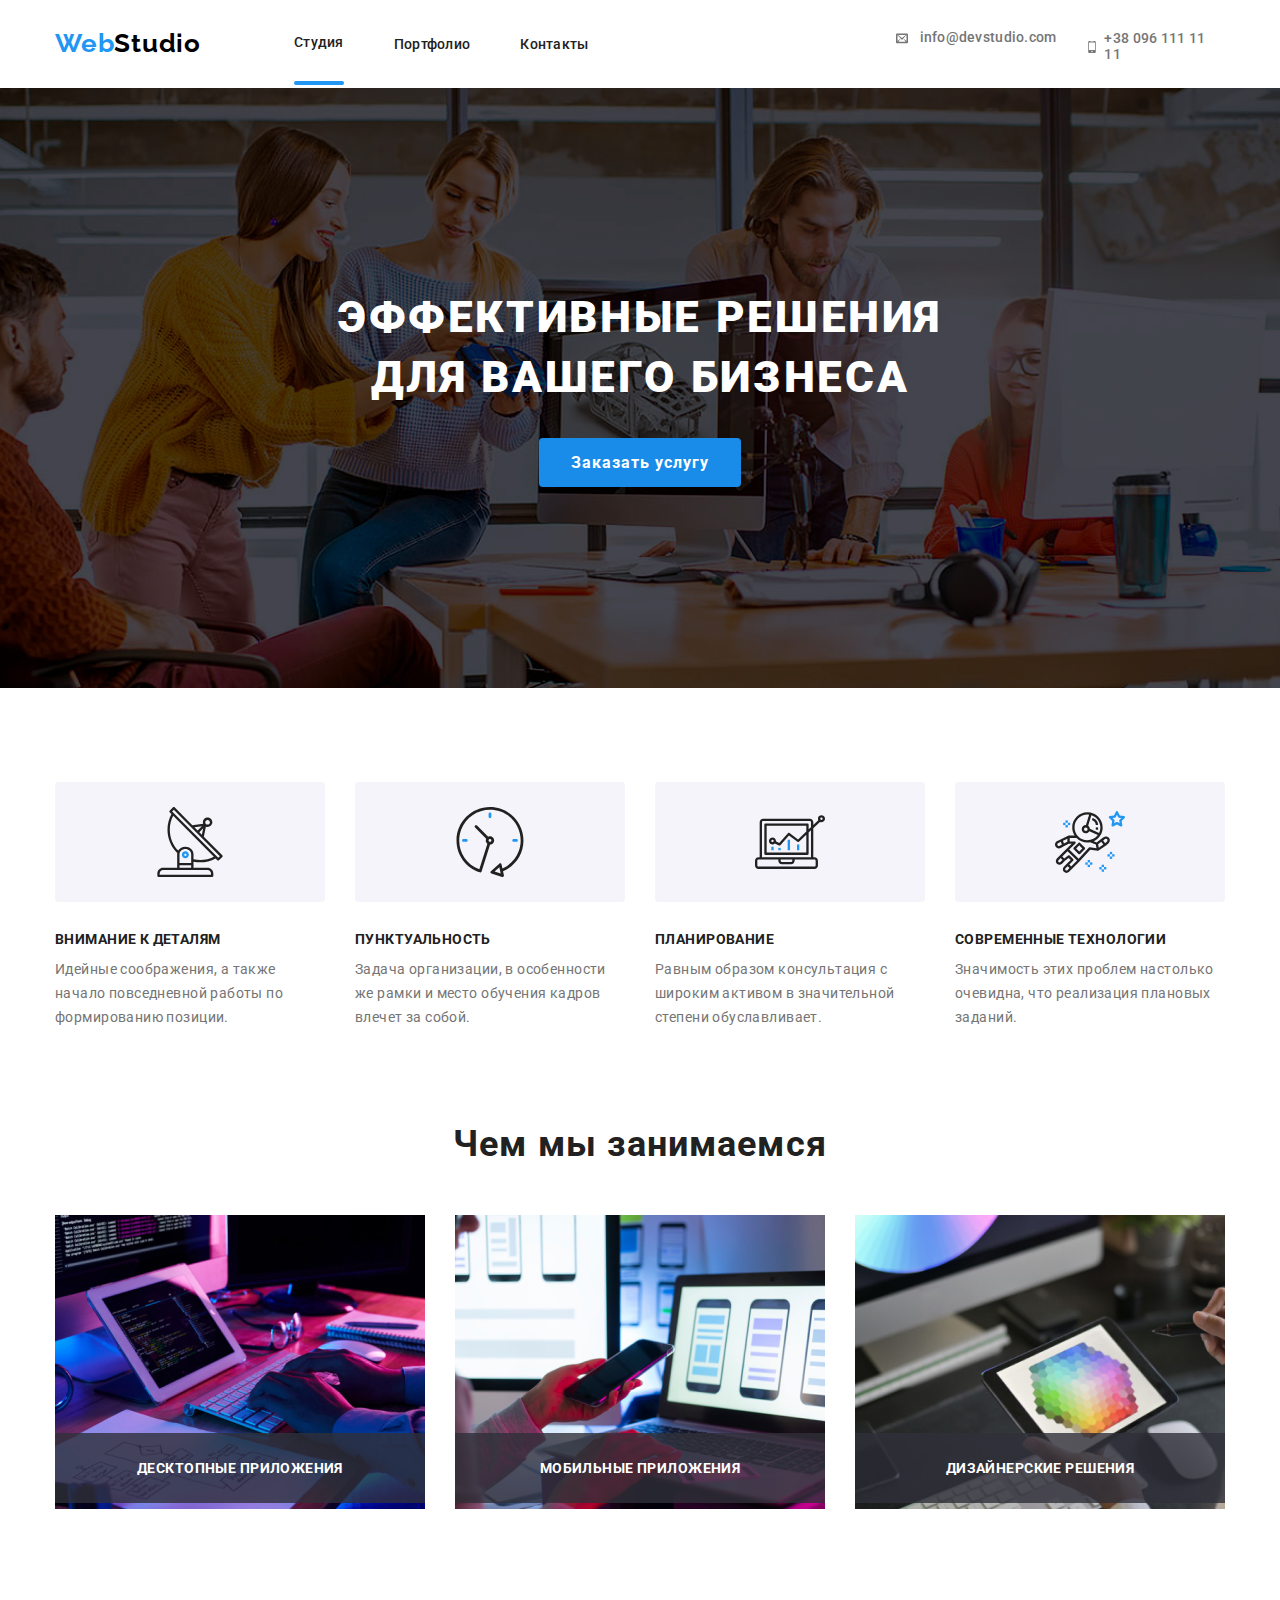
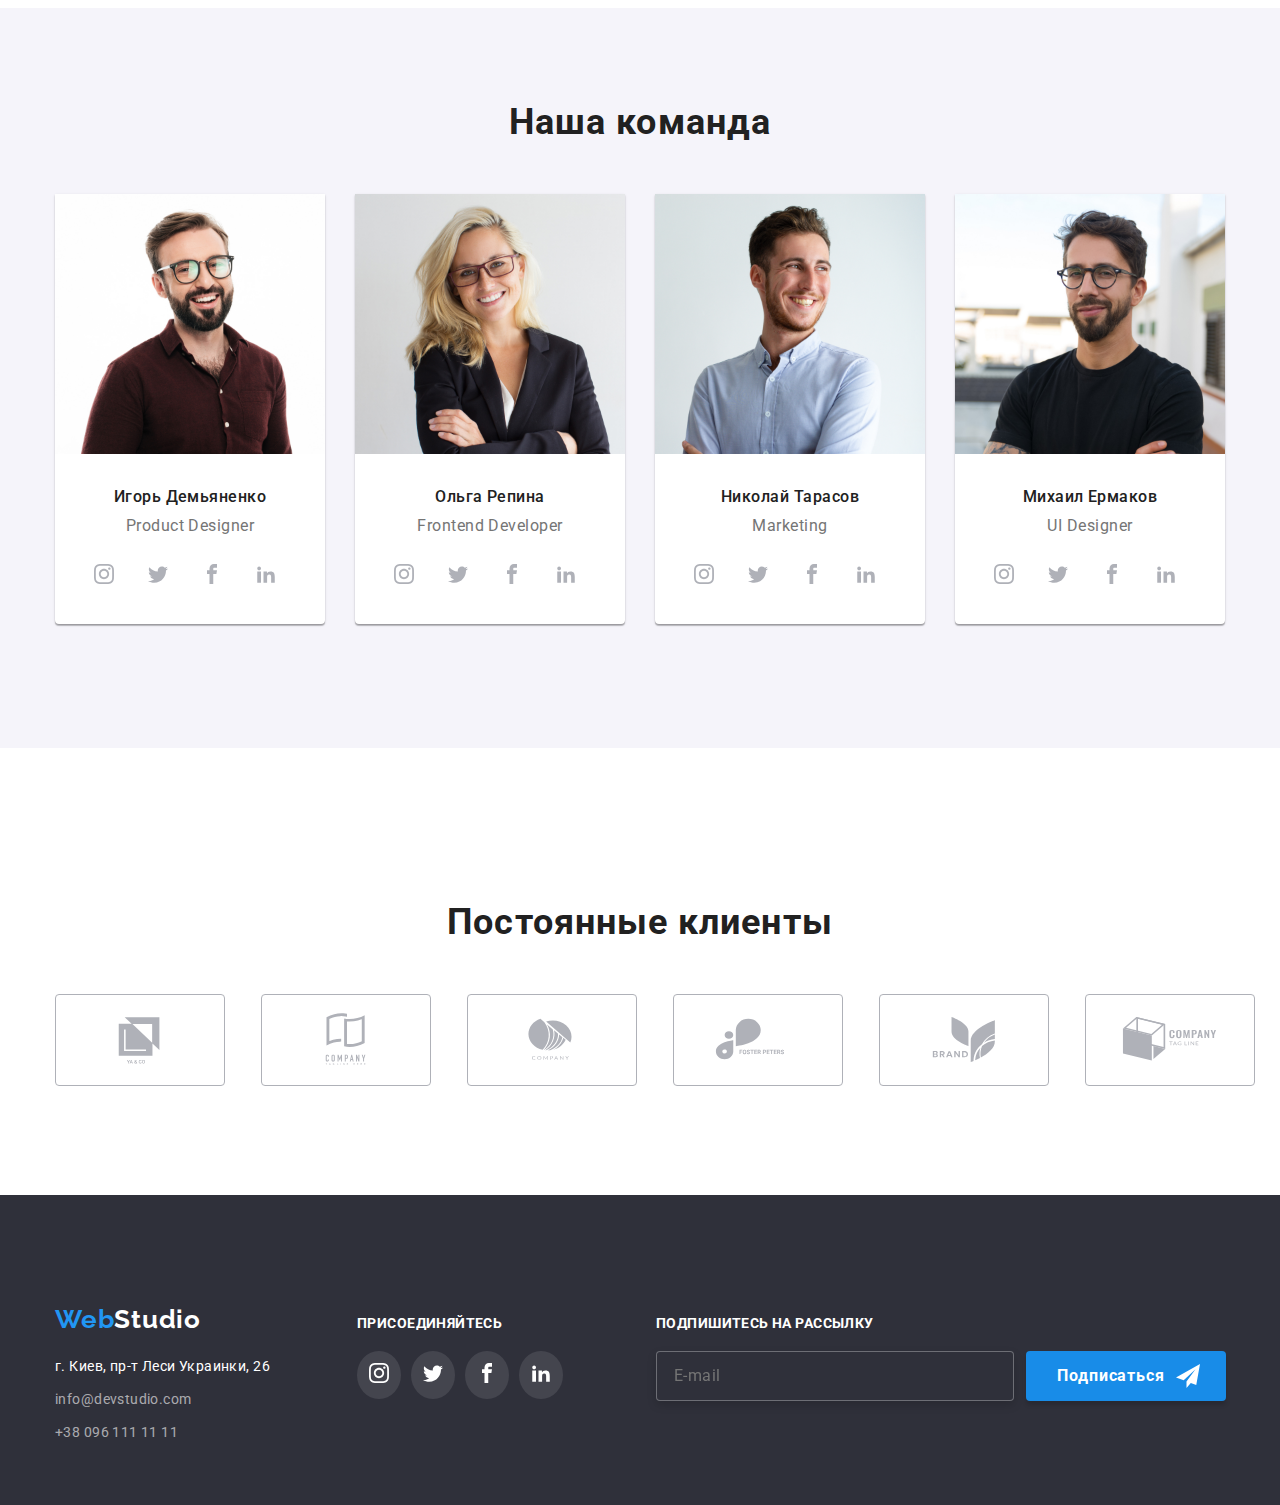
==== commit a314dec9: "22.01.22" ====
--- a/index.html
+++ b/index.html
@@ -22,7 +22,7 @@
           <nav class="header__nav">
              <a class="top-line-link" href="https://github.com/"
               ><span class="span">Web</span>Studio</a>
-              <button type="button" class="menu-button"
+              <button type="button" class="menu-button" alt="кнобка для мобильного меню"
               data-menu-button>
                  <svg class="mobile-menu"
                   width="24px"
@@ -83,7 +83,7 @@
             для вашего бизнеса
           </h1>
            <div>
-              <button data-modal-open class="button" type="button">Заказать услугу</button>
+              <button data-modal-open class="button" type="button" alt="кнопка заказать услугу">Заказать услугу</button>
            </div>
                <div class="backdrop is-hidden" data-modal>
                  <div class="modal">
@@ -500,7 +500,7 @@
                <b class="footer-form__title">Подпишитесь на рассылку</b>
                <label class="footer-form__label">
                  <input type="email" name="email" placeholder="E-mail" class="footer-input">
-                 <button class="footer-submit" type="submit"> <span class="footer-span">Подписаться</span> </button>
+                 <button class="footer-submit" type="submit"> <span class="footer-span" alt="кнопка подписаться">Подписаться</span> </button>
                </label>
              </form>
            </div>
--- a/css/main.min.css
+++ b/css/main.min.css
@@ -1,2 +1,2 @@
-:root{--primary-text-color: #757575;--title-text-color: #212121;--accent-color: #ffffff}*{margin:0;padding:0;border:none}body{font-family:Roboto, sans-serif}ul{padding:0;margin:0;list-style:none}a{text-decoration:none}@media screen and (min-width: 319px){.container{margin:0 auto;padding-left:15px;padding-right:15px;-webkit-box-sizing:border-box;box-sizing:border-box}}@media screen and (min-width: 767px){.container{margin:0 auto;padding-left:15px;padding-right:15px;-webkit-box-sizing:border-box;box-sizing:border-box}}@media screen and (min-width: 1280px){.container{width:1200px;margin:0 auto;padding-left:15px;padding-right:15px;-webkit-box-sizing:border-box;box-sizing:border-box}}.button{margin-top:30px;padding:10px 32px;font-family:Roboto;font-style:normal;font-weight:bold;font-size:16px;line-height:1.87;background:#188ce8;-webkit-box-shadow:0px 4px 4px rgba(0,0,0,0.15);box-shadow:0px 4px 4px rgba(0,0,0,0.15);-webkit-border-radius:4px;border-radius:4px;letter-spacing:0.06em;color:#ffffff}@media screen and (min-width: 319px){.backdrop{padding:93px 15px;position:fixed;top:0;left:0;width:100%;height:100%;background:rgba(0,0,0,0.2);opacity:1;z-index:1;-webkit-transition:opacity 250ms cubic-bezier(0.4, 0, 0.2, 1);-o-transition:opacity 250ms cubic-bezier(0.4, 0, 0.2, 1);transition:opacity 250ms cubic-bezier(0.4, 0, 0.2, 1);overflow-y:scroll}}@media screen and (min-width: 1280px){.backdrop{position:fixed;top:0;left:0;width:100%;height:100%;background:rgba(0,0,0,0.2);opacity:1;z-index:1;-webkit-transition:opacity 250ms cubic-bezier(0.4, 0, 0.2, 1);-o-transition:opacity 250ms cubic-bezier(0.4, 0, 0.2, 1);transition:opacity 250ms cubic-bezier(0.4, 0, 0.2, 1)}}.backdrop.is-hidden{opacity:0;pointer-events:none}.backdrop.is-hidden .modal{-webkit-transform:translate(-50%, -50%) scale(0.1);-ms-transform:translate(-50%, -50%) scale(0.1);transform:translate(-50%, -50%) scale(0.1)}@media screen and (min-width: 319px){.modal{position:absolute;margin:0 auto;padding-left:40px;padding-right:40px;top:50%;left:50%;width:450px;height:609px;background:#ffffff;-webkit-box-shadow:0px 1px 3px rgba(0,0,0,0.12),0px 1px 1px rgba(0,0,0,0.14),0px 2px 1px rgba(0,0,0,0.2);box-shadow:0px 1px 3px rgba(0,0,0,0.12),0px 1px 1px rgba(0,0,0,0.14),0px 2px 1px rgba(0,0,0,0.2);-webkit-border-radius:4px;border-radius:4px;-webkit-transform:translate(-50%, -50%) scale(1);-ms-transform:translate(-50%, -50%) scale(1);transform:translate(-50%, -50%) scale(1);-webkit-transition:-webkit-transform 250ms cubic-bezier(0.4, 0, 0.2, 1);transition:-webkit-transform 250ms cubic-bezier(0.4, 0, 0.2, 1);-o-transition:transform 250ms cubic-bezier(0.4, 0, 0.2, 1);transition:transform 250ms cubic-bezier(0.4, 0, 0.2, 1);transition:transform 250ms cubic-bezier(0.4, 0, 0.2, 1), -webkit-transform 250ms cubic-bezier(0.4, 0, 0.2, 1)}}@media screen and (min-width: 1280px){.modal{position:absolute;top:50%;left:50%;width:528px;min-height:581px;padding:40px;background:#ffffff;-webkit-box-shadow:0px 1px 3px rgba(0,0,0,0.12),0px 1px 1px rgba(0,0,0,0.14),0px 2px 1px rgba(0,0,0,0.2);box-shadow:0px 1px 3px rgba(0,0,0,0.12),0px 1px 1px rgba(0,0,0,0.14),0px 2px 1px rgba(0,0,0,0.2);-webkit-border-radius:4px;border-radius:4px;-webkit-transform:translate(-50%, -50%) scale(1);-ms-transform:translate(-50%, -50%) scale(1);transform:translate(-50%, -50%) scale(1);-webkit-transition:-webkit-transform 250ms cubic-bezier(0.4, 0, 0.2, 1);transition:-webkit-transform 250ms cubic-bezier(0.4, 0, 0.2, 1);-o-transition:transform 250ms cubic-bezier(0.4, 0, 0.2, 1);transition:transform 250ms cubic-bezier(0.4, 0, 0.2, 1);transition:transform 250ms cubic-bezier(0.4, 0, 0.2, 1), -webkit-transform 250ms cubic-bezier(0.4, 0, 0.2, 1)}}.close-modal{position:absolute;top:8px;right:8px;width:30px;height:30px;border:1px solid rgba(0,0,0,0.1);-webkit-border-radius:50%;border-radius:50%;background-color:#fff;cursor:pointer}.close-button{margin-top:5px}.close-button:hover,:focus{outline:none;border-color:rgba(0,0,0,0.1);fill:#2196f3;-webkit-transition:fill 250ms cubic-bezier(0.4, 0, 0.2, 1);-o-transition:fill 250ms cubic-bezier(0.4, 0, 0.2, 1);transition:fill 250ms cubic-bezier(0.4, 0, 0.2, 1)}@media screen and (min-width: 319px){.title-modal{margin-top:40px;display:block;width:370px;height:40px;font-family:Roboto;font-style:normal;font-weight:bold;font-size:20px;line-height:23px;text-align:center;letter-spacing:0.03em;color:#212121}}@media screen and (min-width: 1280px){.title-modal{margin-top:0;display:block;margin-bottom:20px;width:448px;height:23px;font-family:Roboto;font-style:normal;font-weight:bold;font-size:20px;line-height:23px;text-align:center;letter-spacing:0.03em;color:#212121}}@media screen and (min-width: 319px){.form-container{margin:0 auto}}@media screen and (min-width: 1280px){.form-container{margin-top:12px}}@media screen and (min-width: 319px){.form-field{margin-top:20px;display:block;margin-bottom:10px;position:relative}}@media screen and (min-width: 1280px){.form-field{margin-top:20px;display:block;margin-bottom:10px;position:relative}}.form-field input,.form-messeg{width:100%;height:40px;border:1px solid rgba(33,33,33,0.2);-webkit-border-radius:4px;border-radius:4px;font-size:16px;margin-top:15px;padding:0 10px 0 40px;-webkit-transition:250ms linear border;-o-transition:250ms linear border;transition:250ms linear border}.form-field input:focus,.form-messeg:focus{outline:none;border:1px solid #2196f3}.form-field input:focus+svg,.form-messeg:focus+svg{fill:#2196f3}.form-messeg{resize:none;height:120px;padding:12px 16px}.label-modal{display:block;position:absolute;font-family:Roboto;font-style:normal;font-weight:normal;font-size:12px;line-height:14px;letter-spacing:0.01em;color:#757575;margin-top:-4px}.modal-icon{position:absolute;top:50%;left:10px;-webkit-transition:250ms linear fill;-o-transition:250ms linear fill;transition:250ms linear fill}.form-messeg:placeholder{color:rgba(117,117,117,0.5)}@media screen and (min-width: 319px){.policy-box{font-family:Roboto;font-style:normal;font-weight:normal;font-size:11px;line-height:1.16px;letter-spacing:0.03em;color:#757575;margin-bottom:30px;display:-webkit-box;display:-webkit-flex;display:-ms-flexbox;display:flex;-webkit-box-align:center;-webkit-align-items:center;-ms-flex-align:center;align-items:center}}@media screen and (min-width: 1280px){.policy-box{font-family:Roboto;font-style:normal;font-weight:normal;font-size:13px;line-height:1.71px;letter-spacing:0.03em;color:#757575;margin-bottom:30px;margin-left:10px;display:-webkit-box;display:-webkit-flex;display:-ms-flexbox;display:flex;-webkit-box-align:center;-webkit-align-items:center;-ms-flex-align:center;align-items:center}}.policy-box a{color:#2196f3;text-decoration:underline;padding-left:5px}.policy-chackbox{position:absolute;width:1px;height:1px;margin:1px;border:0px;padding:0px;clip:rect(0 0 0 0);overflow:hidden}.policy-chackbox:checked+.policy-box::before{background-color:#2196f3;background-image:url(../img/icon-check.svg);background-repeat:no-repeat;background-position:center;border-color:transparent}.policy-chackbox:focus+.policy-box::before{border:none;outline:1px solid #2196f3}.policy-box::before{content:"";width:16px;height:16px;border:1px solid #212121;-webkit-border-radius:2px;border-radius:2px;margin-right:7px}@media screen and (min-width: 319px){.form-submit{width:200px;height:50px;font-family:Roboto;font-style:normal;font-weight:bold;font-size:16px;line-height:1.87;background:#188ce8;-webkit-box-shadow:0px 4px 4px rgba(0,0,0,0.15);box-shadow:0px 4px 4px rgba(0,0,0,0.15);-webkit-border-radius:4px;border-radius:4px;letter-spacing:0.06em;color:#ffffff}}@media screen and (min-width: 1280px){.form-submit{width:200px;height:50px;font-family:Roboto;font-style:normal;font-weight:bold;font-size:16px;line-height:1.87;background:#188ce8;-webkit-box-shadow:0px 4px 4px rgba(0,0,0,0.15);box-shadow:0px 4px 4px rgba(0,0,0,0.15);-webkit-border-radius:4px;border-radius:4px;letter-spacing:0.06em;color:#ffffff}}@media screen and (min-width: 319px){.footer-submit{margin-left:0;margin-top:20px;width:200px;height:50px;font-family:Roboto;font-style:normal;font-weight:bold;font-size:16px;line-height:1.87;background:#188ce8;-webkit-box-shadow:0px 4px 4px rgba(0,0,0,0.15);box-shadow:0px 4px 4px rgba(0,0,0,0.15);-webkit-border-radius:4px;border-radius:4px;letter-spacing:0.06em;color:#ffffff;background-image:url(../img/icon-send.svg);background-repeat:no-repeat;background-position-y:center;background-position-x:150px}}@media screen and (min-width: 767px){.footer-submit{margin-left:125px;margin-top:20px;width:200px;height:50px;font-family:Roboto;font-style:normal;font-weight:bold;font-size:16px;line-height:1.87;background:#188ce8;-webkit-box-shadow:0px 4px 4px rgba(0,0,0,0.15);box-shadow:0px 4px 4px rgba(0,0,0,0.15);-webkit-border-radius:4px;border-radius:4px;letter-spacing:0.06em;color:#ffffff;background-image:url(../img/icon-send.svg);background-repeat:no-repeat;background-position-y:center;background-position-x:150px}}@media screen and (min-width: 1280px){.footer-submit{width:200px;height:50px;margin-top:20px;margin-left:12px;font-family:Roboto;font-style:normal;font-weight:bold;font-size:16px;line-height:1.87;background:#188ce8;-webkit-box-shadow:0px 4px 4px rgba(0,0,0,0.15);box-shadow:0px 4px 4px rgba(0,0,0,0.15);-webkit-border-radius:4px;border-radius:4px;letter-spacing:0.06em;color:#ffffff;background-image:url(../img/icon-send.svg);background-repeat:no-repeat;background-position-y:center;background-position-x:150px}}@media screen and (min-width: 319px){.header{padding:16px 0;position:relative}}@media screen and (min-width: 767px){.header{padding:20px 0}}@media screen and (min-width: 1280px){.header{width:100%;background:#ffffff;padding:25px 0}}@media screen and (min-width: 319px){.hiro{width:100%;background:rgba(47,48,58,0.4);padding:118px 0;min-height:480px;background-position:center;background-repeat:no-repeat;background-image:-webkit-gradient(linear, left top, right top, from(rgba(0,0,0,0.5)), to(rgba(0,0,0,0.5))),url(../img/img7.jpg);background-image:-webkit-linear-gradient(left, rgba(0,0,0,0.5), rgba(0,0,0,0.5)),url(../img/img7.jpg);background-image:-o-linear-gradient(left, rgba(0,0,0,0.5), rgba(0,0,0,0.5)),url(../img/img7.jpg);background-image:linear-gradient(to right, rgba(0,0,0,0.5), rgba(0,0,0,0.5)),url(../img/img7.jpg)}}@media screen and (min-width: 1280px){.hiro{width:100%;background:rgba(47,48,58,0.4);padding:200px 0 200px 0;height:600px;background-position:center;background-repeat:no-repeat;background-image:-webkit-gradient(linear, left top, right top, from(rgba(0,0,0,0.5)), to(rgba(0,0,0,0.5))),url(../img/img7.jpg);background-image:-webkit-linear-gradient(left, rgba(0,0,0,0.5), rgba(0,0,0,0.5)),url(../img/img7.jpg);background-image:-o-linear-gradient(left, rgba(0,0,0,0.5), rgba(0,0,0,0.5)),url(../img/img7.jpg);background-image:linear-gradient(to right, rgba(0,0,0,0.5), rgba(0,0,0,0.5)),url(../img/img7.jpg)}}@media screen and (min-width: 319px){.peculiarities{padding-top:60px}}@media screen and (min-width: 1280px){.peculiarities{padding-top:94px}}@media screen and (min-width: 319px){.what-are-we-doing{display:none}}@media screen and (min-width: 1280px){.what-are-we-doing{display:block;padding:94px 0}}@media screen and (min-width: 319px){.our-team{text-align:center;padding-top:94px;padding-bottom:94px;background:#f5f4fa}}@media screen and (min-width: 767px){.our-team{padding:60px 0}}@media screen and (min-width: 1280px){.our-team{text-align:center;padding-top:94px;padding-bottom:94px;background:#f5f4fa}}@media screen and (min-width: 1280px){.regular-customers{width:100%;margin:0 auto;text-align:center;padding-top:94px;padding-bottom:94px}}@media screen and (min-width: 319px){.footer-title{width:100%;padding:60px 0;background-color:#2f303a}}@media screen and (min-width: 1280px){.footer-title{width:100%;padding:60px 0;background-color:#2f303a}}@media screen and (min-width: 319px){.footer{margin:0 auto;padding:0 15px}}@media screen and (min-width: 1280px){.footer{width:1200px;margin:0 auto;padding:0 15px}}@media screen and (min-width: 319px){.header__nav{display:-webkit-box;display:-webkit-flex;display:-ms-flexbox;display:flex}}@media screen and (min-width: 1280px){.header__nav{padding:0;-webkit-box-align:center;-webkit-align-items:center;-ms-flex-align:center;align-items:center;display:-webkit-box;display:-webkit-flex;display:-ms-flexbox;display:flex}}@media screen and (min-width: 319px){.top-line-link{font-family:Raleway;font-style:normal;font-weight:bold;font-size:24px;line-height:1.16;letter-spacing:0.03em;color:#000;text-decoration:none;-webkit-transition:background-color,fill,color 250ms cubic-bezier(0.4, 0, 0.2, 1);-o-transition:background-color,fill,color 250ms cubic-bezier(0.4, 0, 0.2, 1);transition:background-color,fill,color 250ms cubic-bezier(0.4, 0, 0.2, 1)}.top-line-link:hover,.top-line-link:focus{color:#2196f3}}@media screen and (min-width: 767px){.top-line-link{display:-webkit-box;display:-webkit-flex;display:-ms-flexbox;display:flex;-webkit-box-align:center;-webkit-align-items:center;-ms-flex-align:center;align-items:center;font-family:Raleway;font-style:normal;font-weight:bold;font-size:24px;line-height:1.16;letter-spacing:0.03em;color:#000;text-decoration:none;-webkit-transition:background-color,fill,color 250ms cubic-bezier(0.4, 0, 0.2, 1);-o-transition:background-color,fill,color 250ms cubic-bezier(0.4, 0, 0.2, 1);transition:background-color,fill,color 250ms cubic-bezier(0.4, 0, 0.2, 1)}.top-line-link:hover,.top-line-link:focus{color:#2196f3}}@media screen and (min-width: 1280px){.top-line-link{font-family:Raleway;font-style:normal;font-weight:bold;font-size:26px;line-height:1.19;letter-spacing:0.03em;color:#000;text-decoration:none;-webkit-transition:background-color,fill,color 250ms cubic-bezier(0.4, 0, 0.2, 1);-o-transition:background-color,fill,color 250ms cubic-bezier(0.4, 0, 0.2, 1);transition:background-color,fill,color 250ms cubic-bezier(0.4, 0, 0.2, 1)}.top-line-link:hover,.top-line-link:focus{color:#2196f3}}@media screen and (min-width: 319px){.menu-button{position:absolute;top:22px;right:22px;-webkit-box-align:center;-webkit-align-items:center;-ms-flex-align:center;align-items:center;display:-webkit-inline-box;display:-webkit-inline-flex;display:-ms-inline-flexbox;display:inline-flex;background-color:transparent;z-index:2}}@media screen and (min-width: 767px){.menu-button{display:none}}@media screen and (min-width: 1280px){.menu-button{display:none}}@media screen and (min-width: 319px){.menu-button .icon-close{display:none}}@media screen and (min-width: 319px){.menu-button.is-open .icon-close{display:block;z-index:2}}@media screen and (min-width: 319px){.menu-button.is-open .icon-menu{display:none}}@media screen and (min-width: 767px){.mobile-menu{display:none}}@media screen and (min-width: 1280px){.mobile-menu{display:none}}@media screen and (min-width: 319px){.menu-container .menu-container.is-open{position:absolute;display:block;width:480px;height:796px;left:0;background:#fff}}@media screen and (min-width: 767px){.menu-container{display:-webkit-box;display:-webkit-flex;display:-ms-flexbox;display:flex}}@media screen and (min-width: 1280px){.menu-container{display:block;display:-webkit-box;display:-webkit-flex;display:-ms-flexbox;display:flex;-webkit-box-align:center;-webkit-align-items:center;-ms-flex-align:center;align-items:center}}@media screen and (min-width: 767px){.top-link{display:-webkit-box;display:-webkit-flex;display:-ms-flexbox;display:flex;-webkit-box-align:center;-webkit-align-items:center;-ms-flex-align:center;align-items:center}}@media screen and (min-width: 1280px){.top-link{display:block;display:-webkit-box;display:-webkit-flex;display:-ms-flexbox;display:flex;-webkit-box-align:center;-webkit-align-items:center;-ms-flex-align:center;align-items:center;-webkit-box-pack:center;-webkit-justify-content:center;-ms-flex-pack:center;justify-content:center}}.link1:hover,.link1:focus{color:#2196f3}@media screen and (min-width: 319px){.top-link__item:nth-child(1){margin-top:48px;margin-left:40px}}@media screen and (min-width: 767px){.top-link__item:nth-child(1){margin:0 50px 0 88px}}@media screen and (min-width: 1280px){.top-link__item:nth-child(1){margin:0 50px 0 93px}}@media screen and (min-width: 319px){.top-link__item:nth-child(2){margin:32px 0;margin-left:40px}}@media screen and (min-width: 767px){.top-link__item:nth-child(2){margin:0;margin-right:50px}}@media screen and (min-width: 1280px){.top-link__item:nth-child(2){margin:0;margin-right:50px}}@media screen and (min-width: 319px){.top-link__item:nth-child(3){margin-left:40px}}@media screen and (min-width: 767px){.top-link__item:nth-child(3){margin-left:0}}@media screen and (min-width: 767px){.adress-item:nth-child(1){margin-left:84px}}@media screen and (min-width: 1280px){.adress-item:nth-child(1){margin:0 30px 0 305px}}@media screen and (min-width: 319px){.top-link__nav{font-family:Roboto;font-style:normal;font-weight:500;font-size:40px;line-height:1.17;text-align:center;letter-spacing:0.02em;color:#212121}.top-link__nav:hover,.top-link__nav:focus{color:#2196f3}}@media screen and (min-width: 767px){.top-link__nav{font-family:Roboto;font-style:normal;font-weight:500;font-size:14px;line-height:1.14;letter-spacing:0.02em;text-decoration:none;color:#212121;-webkit-transition:background-color,fill,color 250ms cubic-bezier(0.4, 0, 0.2, 1);-o-transition:background-color,fill,color 250ms cubic-bezier(0.4, 0, 0.2, 1);transition:background-color,fill,color 250ms cubic-bezier(0.4, 0, 0.2, 1)}.top-link__nav:hover,.top-link__nav:focus{color:#2196f3}}@media screen and (min-width: 1280px){.top-link__nav{font-family:Roboto;font-style:normal;font-weight:500;font-size:14px;line-height:1.14;letter-spacing:0.02em;text-decoration:none;color:#212121;-webkit-transition:background-color,fill,color 250ms cubic-bezier(0.4, 0, 0.2, 1);-o-transition:background-color,fill,color 250ms cubic-bezier(0.4, 0, 0.2, 1);transition:background-color,fill,color 250ms cubic-bezier(0.4, 0, 0.2, 1)}.top-link__nav:hover,.top-link__nav:focus{color:#2196f3}}@media screen and (min-width: 767px){.activ::after{content:"";display:block;position:relative;top:30px;bottom:auto;width:100%;height:4px;background-color:#2196f3;-webkit-border-radius:2px;border-radius:2px}}@media screen and (min-width: 1280px){.activ::after{content:"";display:block;position:relative;top:30px;bottom:auto;width:100%;height:4px;background-color:#2196f3;-webkit-border-radius:2px;border-radius:2px}}@media screen and (min-width: 767px){.adress{display:-webkit-box;display:-webkit-flex;display:-ms-flexbox;display:flex;-webkit-box-orient:vertical;-webkit-box-direction:reverse;-webkit-flex-direction:column-reverse;-ms-flex-direction:column-reverse;flex-direction:column-reverse}}@media screen and (min-width: 1280px){.adress{display:block;display:-webkit-box;display:-webkit-flex;display:-ms-flexbox;display:flex;-webkit-box-orient:vertical;-webkit-box-direction:reverse;-webkit-flex-direction:column-reverse;-ms-flex-direction:column-reverse;flex-direction:column-reverse}}@media screen and (min-width: 319px){.adress-item{margin-top:32px;margin-left:40px}}@media screen and (min-width: 767px){.adress-item{margin-left:84px}}@media screen and (min-width: 1280px){.adress-item{margin-top:5px;margin-left:305px}}@media screen and (min-width: 319px){.mail-icon{display:none}}@media screen and (min-width: 767px){.mail-icon{display:block;width:16px;height:12px;margin-right:10px;fill:var(--primary-text-color);-webkit-transition:background-color,fill,color 250ms cubic-bezier(0.4, 0, 0.2, 1);-o-transition:background-color,fill,color 250ms cubic-bezier(0.4, 0, 0.2, 1);transition:background-color,fill,color 250ms cubic-bezier(0.4, 0, 0.2, 1)}}@media screen and (min-width: 1280px){.mail-icon{display:block;width:16px;height:12px;margin-right:10px;fill:var(--primary-text-color);-webkit-transition:background-color,fill,color 250ms cubic-bezier(0.4, 0, 0.2, 1);-o-transition:background-color,fill,color 250ms cubic-bezier(0.4, 0, 0.2, 1);transition:background-color,fill,color 250ms cubic-bezier(0.4, 0, 0.2, 1)}}@media screen and (min-width: 319px){.mail-link{font-family:Roboto;font-style:normal;font-weight:500;font-size:24px;line-height:28px;letter-spacing:0.02em;color:#757575;-webkit-transition:background-color,fill,color 250ms cubic-bezier(0.4, 0, 0.2, 1);-o-transition:background-color,fill,color 250ms cubic-bezier(0.4, 0, 0.2, 1);transition:background-color,fill,color 250ms cubic-bezier(0.4, 0, 0.2, 1)}.mail-link:hover,.mail-link:focus{color:#2196f3}}@media screen and (min-width: 767px){.mail-link{display:-webkit-box;display:-webkit-flex;display:-ms-flexbox;display:flex;-webkit-box-align:center;-webkit-align-items:center;-ms-flex-align:center;align-items:center;font-family:Roboto;font-style:normal;font-weight:500;font-size:12px;line-height:1.16;letter-spacing:0.02em;color:#757575;text-decoration:none;-webkit-transition:background-color,fill,color 250ms cubic-bezier(0.4, 0, 0.2, 1);-o-transition:background-color,fill,color 250ms cubic-bezier(0.4, 0, 0.2, 1);transition:background-color,fill,color 250ms cubic-bezier(0.4, 0, 0.2, 1)}.mail-link:hover,.mail-link:focus{color:#2196f3}.mail-link:hover .mail-icon,.mail-link:focus .mail-icon{fill:#2196f3}}@media screen and (min-width: 1280px){.mail-link{display:-webkit-box;display:-webkit-flex;display:-ms-flexbox;display:flex;-webkit-box-align:center;-webkit-align-items:center;-ms-flex-align:center;align-items:center;font-family:Roboto;font-style:normal;font-weight:500;font-size:14px;line-height:1.14;letter-spacing:0.02em;color:#757575;text-decoration:none;-webkit-transition:background-color,fill,color 250ms cubic-bezier(0.4, 0, 0.2, 1);-o-transition:background-color,fill,color 250ms cubic-bezier(0.4, 0, 0.2, 1);transition:background-color,fill,color 250ms cubic-bezier(0.4, 0, 0.2, 1)}.mail-link:hover,.mail-link:focus{color:#2196f3}.mail-link:hover .mail-icon,.mail-link:focus .mail-icon{fill:#2196f3}}@media screen and (min-width: 319px){.tel{-webkit-box-orient:horizontal;-webkit-box-direction:reverse;-webkit-flex-direction:row-reverse;-ms-flex-direction:row-reverse;flex-direction:row-reverse;margin-top:302px;margin-left:40px}}@media screen and (min-width: 767px){.tel{margin-top:10px;margin-left:84px}}@media screen and (min-width: 1280px){.tel{margin-top:-15px;margin-left:495px}}@media screen and (min-width: 319px){.tel-icon{display:none}}@media screen and (min-width: 767px){.tel-icon{display:block;width:16px;height:12px;margin-right:5px;fill:var(--primary-text-color)}}@media screen and (min-width: 1280px){.tel-icon{display:block;width:16px;height:12px;margin-right:5px;fill:var(--primary-text-color)}}@media screen and (min-width: 319px){.tel-link{font-family:Roboto;font-style:normal;font-weight:500;font-size:34px;line-height:40px;letter-spacing:0.02em;color:#2196f3}}@media screen and (min-width: 767px){.tel-link{display:-webkit-box;display:-webkit-flex;display:-ms-flexbox;display:flex;-webkit-box-align:center;-webkit-align-items:center;-ms-flex-align:center;align-items:center;font-family:Roboto;font-style:normal;font-weight:500;font-size:12px;line-height:1.16;letter-spacing:0.02em;text-decoration:none;color:#757575;-webkit-transition:background-color,fill,color 250ms cubic-bezier(0.4, 0, 0.2, 1);-o-transition:background-color,fill,color 250ms cubic-bezier(0.4, 0, 0.2, 1);transition:background-color,fill,color 250ms cubic-bezier(0.4, 0, 0.2, 1)}.tel-link:hover,.tel-link:focus{color:#2196f3}.tel-link:hover:hover .tel-icon,.tel-link:hover:focus .tel-icon,.tel-link:focus:hover .tel-icon,.tel-link:focus:focus .tel-icon{fill:#2196f3}}@media screen and (min-width: 1280px){.tel-link{font-family:Roboto;font-style:normal;font-weight:500;font-size:14px;line-height:1.14;letter-spacing:0.02em;text-decoration:none;color:#757575;-webkit-transition:background-color,fill,color 250ms cubic-bezier(0.4, 0, 0.2, 1);-o-transition:background-color,fill,color 250ms cubic-bezier(0.4, 0, 0.2, 1);transition:background-color,fill,color 250ms cubic-bezier(0.4, 0, 0.2, 1)}.tel-link:hover,.tel-link:focus{color:#2196f3}.tel-link:hover:hover .tel-icon,.tel-link:hover:focus .tel-icon,.tel-link:focus:hover .tel-icon,.tel-link:focus:focus .tel-icon{fill:#2196f3}}.span{color:#2196f3}@media screen and (min-width: 319px){.menu-container{display:none}.menu-container.is-open{position:absolute;display:block;width:480px;height:796px;left:0;background:#fff}}@media screen and (min-width: 767px){.menu-container{display:-webkit-box;display:-webkit-flex;display:-ms-flexbox;display:flex}}@media screen and (min-width: 319px){.burger-box{margin-top:64px;margin-left:40px}}@media screen and (min-width: 767px){.burger-box{display:none}}@media screen and (min-width: 1280px){.burger-box{display:none}}@media screen and (min-width: 319px){.burger-social{font-family:Roboto;font-style:normal;font-weight:500;font-size:18px;line-height:1.22;letter-spacing:0.02em;color:#2196f3}}.line1::after{content:"";margin:0 10px;width:22px;height:0px;left:135px;top:726px;border:1px solid rgba(33,33,33,0.2);-webkit-transform:rotate(90deg);-ms-transform:rotate(90deg);transform:rotate(90deg)}.line2::after{content:"";margin:0 10px;width:22px;height:0px;left:135px;top:726px;border:1px solid rgba(33,33,33,0.2);-webkit-transform:rotate(90deg);-ms-transform:rotate(90deg);transform:rotate(90deg)}.line3::after{content:"";margin:0 10px;width:22px;height:0px;left:135px;top:726px;border:1px solid rgba(33,33,33,0.2);-webkit-transform:rotate(90deg);-ms-transform:rotate(90deg);transform:rotate(90deg)}@media screen and (min-width: 319px){.title-container{margin:0 auto;text-align:center;padding:0 15px}}@media screen and (min-width: 767px){.title-container{text-align:center;margin:0 auto;padding:0 15px}}@media screen and (min-width: 1280px){.title-container{text-align:center;margin:0 auto;padding:0 15px}}@media screen and (min-width: 319px){.text{font-family:Roboto;font-style:normal;font-weight:900;font-size:26px;line-height:1.61;text-align:center;letter-spacing:0.06em;text-transform:uppercase;color:#ffffff}}@media screen and (min-width: 1280px){.text{font-family:Roboto;font-style:normal;font-weight:900;font-size:44px;line-height:1.36;text-align:center;letter-spacing:0.06em;text-transform:uppercase;color:#ffffff}}@media screen and (min-width: 767px){.group-peculiarities{display:-webkit-box;display:-webkit-flex;display:-ms-flexbox;display:flex;-webkit-flex-wrap:wrap;-ms-flex-wrap:wrap;flex-wrap:wrap;margin-bottom:60px}}@media screen and (min-width: 1280px){.group-peculiarities{display:-webkit-box;display:-webkit-flex;display:-ms-flexbox;display:flex;-webkit-flex-wrap:nowrap;-ms-flex-wrap:nowrap;flex-wrap:nowrap;margin-bottom:0}}@media screen and (min-width: 1280px){.feature:not(:last-child){width:270px;height:120px;margin-right:30px}}@media screen and (min-width: 767px){.feature:nth-child(odd){margin-right:30px}}@media screen and (min-width: 767px){.feature{width:354px}}@media screen and (min-width: 319px){.feature__antenna{width:70px;height:70px}}@media screen and (min-width: 767px){.feature__antenna{width:70px;height:70px}}@media screen and (min-width: 1280px){.feature__antenna{width:70px;height:70px}}@media screen and (min-width: 319px){.feature-svg{display:-webkit-box;display:-webkit-flex;display:-ms-flexbox;display:flex;-webkit-box-pack:center;-webkit-justify-content:center;-ms-flex-pack:center;justify-content:center;-webkit-box-align:center;-webkit-align-items:center;-ms-flex-align:center;align-items:center;height:120px;background:#f5f4fa;-webkit-border-radius:4px;border-radius:4px}}@media screen and (min-width: 767px){.feature-svg{display:-webkit-box;display:-webkit-flex;display:-ms-flexbox;display:flex;-webkit-box-pack:center;-webkit-justify-content:center;-ms-flex-pack:center;justify-content:center;-webkit-box-align:center;-webkit-align-items:center;-ms-flex-align:center;align-items:center;width:354px;background:#f5f4fa;-webkit-border-radius:4px;border-radius:4px}}@media screen and (min-width: 1280px){.feature-svg{display:-webkit-box;display:-webkit-flex;display:-ms-flexbox;display:flex;-webkit-box-pack:center;-webkit-justify-content:center;-ms-flex-pack:center;justify-content:center;-webkit-box-align:center;-webkit-align-items:center;-ms-flex-align:center;align-items:center;width:270px;height:120px;background:#f5f4fa;-webkit-border-radius:4px;border-radius:4px}}@media screen and (min-width: 319px){.feature__clock{width:70px;height:70px}}@media screen and (min-width: 1280px){.feature__clock{width:70px;height:70px}}@media screen and (min-width: 319px){.feature__diagram{width:70px;height:70px}}@media screen and (min-width: 1280px){.feature__diagram{width:70px;height:70px}}@media screen and (min-width: 319px){.feature__astronaut{width:70px;height:70px}}@media screen and (min-width: 1280px){.feature__astronaut{width:70px;height:70px}}@media screen and (min-width: 319px){.feature__title{text-align:center;padding-top:30px;padding-bottom:10px;font-family:Roboto;font-style:normal;font-weight:bold;font-size:14px;line-height:1.14;letter-spacing:0.03em;text-transform:uppercase;color:#212121}}@media screen and (min-width: 767px){.feature__title{text-align:left;padding-bottom:10px;font-family:Roboto;font-style:normal;font-weight:bold;font-size:14px;line-height:1.14;letter-spacing:0.03em;text-transform:uppercase;color:#212121}}@media screen and (min-width: 1280px){.feature__title{text-align:left;padding-bottom:10px;font-family:Roboto;font-style:normal;font-weight:bold;font-size:14px;line-height:1.14;letter-spacing:0.03em;text-transform:uppercase;color:#212121}}.feature__text{font-family:Roboto;font-style:normal;font-weight:normal;font-size:14px;line-height:1.71;letter-spacing:0.03em;color:#757575}.what-are-we-doing__img{display:-webkit-box;display:-webkit-flex;display:-ms-flexbox;display:flex}.what-are-we-doing__title{margin:0;margin-bottom:50px;text-align:center;font-family:Roboto;font-style:normal;font-weight:bold;font-size:36px;line-height:1.16;letter-spacing:0.03em;color:#212121}.img:not(:last-child){margin-right:30px}.descript{position:absolute;width:370px;height:70px;top:1433px;background:rgba(47,48,58,0.8)}.descript__title{margin:27px;color:#ffffff;font-family:Roboto;font-style:normal;font-weight:bold;font-size:14px;line-height:16px;text-align:center;letter-spacing:0.03em;text-transform:uppercase}@media screen and (min-width: 319px){.our-team__title{margin-bottom:50px;font-family:Roboto;font-style:normal;font-weight:bold;font-size:28px;line-height:1.17;letter-spacing:0.03em;color:#212121}}@media screen and (min-width: 1280px){.our-team__title{margin-bottom:50px;font-family:Roboto;font-style:normal;font-weight:bold;font-size:36px;line-height:1.16;letter-spacing:0.03em;color:#212121}}@media screen and (min-width: 767px){.team{display:-webkit-box;display:-webkit-flex;display:-ms-flexbox;display:flex;-webkit-flex-wrap:wrap;-ms-flex-wrap:wrap;flex-wrap:wrap}}@media screen and (min-width: 1280px){.team{-webkit-flex-wrap:nowrap;-ms-flex-wrap:nowrap;flex-wrap:nowrap;display:-webkit-box;display:-webkit-flex;display:-ms-flexbox;display:flex;margin:0}}.team__title{padding-top:30px}@media screen and (min-width: 319px){.team__img{margin-bottom:30px;background:#ffffff;-webkit-box-shadow:0px 1px 3px rgba(0,0,0,0.12),0px 1px 1px rgba(0,0,0,0.14),0px 2px 1px rgba(0,0,0,0.2);box-shadow:0px 1px 3px rgba(0,0,0,0.12),0px 1px 1px rgba(0,0,0,0.14),0px 2px 1px rgba(0,0,0,0.2);-webkit-border-radius:0px 0px 4px 4px;border-radius:0px 0px 4px 4px}}@media screen and (min-width: 767px){.team__img{width:354px;margin-bottom:30px;background:#ffffff;-webkit-box-shadow:0px 1px 3px rgba(0,0,0,0.12),0px 1px 1px rgba(0,0,0,0.14),0px 2px 1px rgba(0,0,0,0.2);box-shadow:0px 1px 3px rgba(0,0,0,0.12),0px 1px 1px rgba(0,0,0,0.14),0px 2px 1px rgba(0,0,0,0.2);-webkit-border-radius:0px 0px 4px 4px;border-radius:0px 0px 4px 4px}}@media screen and (min-width: 1280px){.team__img{margin-right:30px;background:#ffffff;-webkit-box-shadow:0px 1px 3px rgba(0,0,0,0.12),0px 1px 1px rgba(0,0,0,0.14),0px 2px 1px rgba(0,0,0,0.2);box-shadow:0px 1px 3px rgba(0,0,0,0.12),0px 1px 1px rgba(0,0,0,0.14),0px 2px 1px rgba(0,0,0,0.2);-webkit-border-radius:0px 0px 4px 4px;border-radius:0px 0px 4px 4px}}@media screen and (min-width: 767px){.team__img:nth-child(odd){margin-right:30px}}@media screen and (min-width: 319px){.team-img{width:100%}}@media screen and (min-width: 1280px){.team-img{width:270px;height:260px}}.team__name{padding-bottom:10px;font-family:Roboto;font-style:normal;font-weight:500;font-size:16px;line-height:1.18;text-align:center;letter-spacing:0.03em;color:#212121}.team__profession{font-family:Roboto;font-style:normal;font-weight:normal;font-size:16px;line-height:1.18;text-align:center;letter-spacing:0.03em;color:#757575}@media screen and (min-width: 319px){.social-links{display:-webkit-box;display:-webkit-flex;display:-ms-flexbox;display:flex;-webkit-box-pack:center;-webkit-justify-content:center;-ms-flex-pack:center;justify-content:center;-webkit-box-align:center;-webkit-align-items:center;-ms-flex-align:center;align-items:center;padding:16px 0 24px 0}}@media screen and (min-width: 1280px){.social-links{display:-webkit-box;display:-webkit-flex;display:-ms-flexbox;display:flex;-webkit-box-pack:center;-webkit-justify-content:center;-ms-flex-pack:center;justify-content:center;-webkit-box-align:center;-webkit-align-items:center;-ms-flex-align:center;align-items:center}}.social-list{margin-right:10px}@media screen and (min-width: 319px){.social-list__icon{display:-webkit-inline-box;display:-webkit-inline-flex;display:-ms-inline-flexbox;display:inline-flex;-webkit-box-pack:center;-webkit-justify-content:center;-ms-flex-pack:center;justify-content:center;-webkit-box-align:center;-webkit-align-items:center;-ms-flex-align:center;align-items:center;padding:12px;-webkit-border-radius:50%;border-radius:50%;background:rgba(255,255,255,0.1);-webkit-transition:background-color 250ms cubic-bezier(0.4, 0, 0.2, 1);-o-transition:background-color 250ms cubic-bezier(0.4, 0, 0.2, 1);transition:background-color 250ms cubic-bezier(0.4, 0, 0.2, 1)}.social-list__icon:hover{background-color:#2196f3}.social-list__icon:focus{background-color:#2196f3}.social-list__icon:focus .team-icon{fill:var(--accent-color)}.social-list__icon:hover .team-icon{fill:var(--accent-color)}}@media screen and (min-width: 1280px){.social-list__icon{display:block;padding:12px;-webkit-border-radius:50%;border-radius:50%;background:rgba(255,255,255,0.1);-webkit-transition:background-color 250ms cubic-bezier(0.4, 0, 0.2, 1);-o-transition:background-color 250ms cubic-bezier(0.4, 0, 0.2, 1);transition:background-color 250ms cubic-bezier(0.4, 0, 0.2, 1)}.social-list__icon:hover{background-color:#2196f3}.social-list__icon:focus{background-color:#2196f3}.social-list__icon:focus .team-icon{fill:var(--accent-color)}.social-list__icon:hover .team-icon{fill:var(--accent-color)}}.team-icon{fill:#afb1b8}@media screen and (min-width: 319px){.regular-customers__title{text-align:center;margin-top:60px;margin-bottom:30px;font-family:Roboto;font-style:normal;font-weight:bold;font-size:28px;line-height:1.17;letter-spacing:0.03em;color:#212121}}@media screen and (min-width: 1280px){.regular-customers__title{margin-bottom:50px;font-family:Roboto;font-style:normal;font-weight:bold;font-size:36px;line-height:1.16;letter-spacing:0.03em;color:#212121}}@media screen and (min-width: 319px){.customers__client{display:-webkit-box;display:-webkit-flex;display:-ms-flexbox;display:flex;-webkit-flex-wrap:wrap;-ms-flex-wrap:wrap;flex-wrap:wrap}}@media screen and (min-width: 1280px){.customers__client{width:1200px;margin:0 auto;display:-webkit-box;display:-webkit-flex;display:-ms-flexbox;display:flex;-webkit-box-pack:justify;-webkit-justify-content:space-between;-ms-flex-pack:justify;justify-content:space-between}}@media screen and (min-width: 319px){.client{margin-bottom:15px;width:180px}.client:nth-child(1){margin-right:30px}.client:nth-child(3){margin-right:30px}.client:nth-child(5){margin-right:30px}}@media screen and (min-width: 767px){.client{margin-bottom:15px;width:226px;height:92px}.client:nth-child(1){margin-right:30px}.client:nth-child(2){margin-right:30px}.client:nth-child(3){margin-right:0}.client:nth-child(4){margin-right:30px}.client:nth-child(5){margin-right:30px}}@media screen and (min-width: 1280px){.client{width:170px;height:92px}.client:not(:last-child){margin-right:30px}}.customers__link{width:100%;height:100%;display:-webkit-box;display:-webkit-flex;display:-ms-flexbox;display:flex;-webkit-box-align:center;-webkit-align-items:center;-ms-flex-align:center;align-items:center;-webkit-box-pack:center;-webkit-justify-content:center;-ms-flex-pack:center;justify-content:center;border:1px solid #afb1b8;-webkit-border-radius:4px;border-radius:4px;fill:#afb1b8;-webkit-transition:fill 250ms cubic-bezier(0.4, 0, 0.2, 1),border-color 250ms cubic-bezier(0.4, 0, 0.2, 1);-o-transition:fill 250ms cubic-bezier(0.4, 0, 0.2, 1),border-color 250ms cubic-bezier(0.4, 0, 0.2, 1);transition:fill 250ms cubic-bezier(0.4, 0, 0.2, 1),border-color 250ms cubic-bezier(0.4, 0, 0.2, 1)}.customers__link:hover{fill:#2196f3;border-color:#2196f3}.customers__link:focus{fill:#2196f3;border-color:#2196f3}.svg{-webkit-transition:border-color 250ms cubic-bezier(0.4, 0, 0.2, 1);-o-transition:border-color 250ms cubic-bezier(0.4, 0, 0.2, 1);transition:border-color 250ms cubic-bezier(0.4, 0, 0.2, 1)}.svg:hover{fill:#2196f3;border-color:#2196f3}.svg:focus{fill:#2196f3;border-color:#2196f3}@media (max-width: 480px){.footer-container{text-align:center;display:-webkit-box;display:-webkit-flex;display:-ms-flexbox;display:flex;-webkit-box-orient:vertical;-webkit-box-direction:normal;-webkit-flex-direction:column;-ms-flex-direction:column;flex-direction:column;-webkit-box-align:center;-webkit-align-items:center;-ms-flex-align:center;align-items:center}}@media screen and (min-width: 767px){.footer-container{display:-webkit-box;display:-webkit-flex;display:-ms-flexbox;display:flex;-webkit-flex-wrap:wrap;-ms-flex-wrap:wrap;flex-wrap:wrap}}@media screen and (min-width: 1280px){.footer-container{-webkit-flex-wrap:nowrap;-ms-flex-wrap:nowrap;flex-wrap:nowrap;display:-webkit-box;display:-webkit-flex;display:-ms-flexbox;display:flex;-webkit-box-align:baseline;-webkit-align-items:baseline;-ms-flex-align:baseline;align-items:baseline}}.footer-adress{min-width:232px;-webkit-box-orient:vertical;-webkit-box-direction:normal;-webkit-flex-direction:column;-ms-flex-direction:column;flex-direction:column;padding-top:20px;font-family:Roboto;font-style:normal;font-weight:normal;font-size:14px;line-height:1.71;letter-spacing:0.03em;color:#ffffff}.footer-item:nth-child(2){padding:9px 0 9px 0}.footer-link{font-family:Raleway;font-style:normal;font-weight:bold;font-size:26px;line-height:1.19;letter-spacing:0.03em;color:#fff;text-decoration:none;-webkit-transition:color 250ms cubic-bezier(0.4, 0, 0.2, 1);-o-transition:color 250ms cubic-bezier(0.4, 0, 0.2, 1);transition:color 250ms cubic-bezier(0.4, 0, 0.2, 1)}.footer-link:hover,.footer-link:focus{color:#2196f3}.footer-mail-link{font-family:Roboto;font-style:normal;font-weight:normal;font-size:14px;line-height:1.71;letter-spacing:0.03em;color:rgba(255,255,255,0.6);-webkit-transition:color 250ms cubic-bezier(0.4, 0, 0.2, 1);-o-transition:color 250ms cubic-bezier(0.4, 0, 0.2, 1);transition:color 250ms cubic-bezier(0.4, 0, 0.2, 1)}.footer-mail-link:hover,.footer-mail-link:focus{color:#2196f3}.footer-tel-link{margin:9px o 9px 0;font-family:Roboto;font-style:normal;font-weight:normal;font-size:14px;line-height:1.71;letter-spacing:0.03em;text-decoration:none;color:rgba(255,255,255,0.6);-webkit-transition:color 250ms cubic-bezier(0.4, 0, 0.2, 1);-o-transition:color 250ms cubic-bezier(0.4, 0, 0.2, 1);transition:color 250ms cubic-bezier(0.4, 0, 0.2, 1)}.footer-tel-link:hover,.footer-tel-link:focus{color:#2196f3}@media screen and (min-width: 319px){.footer-contacts{padding-bottom:60px}}@media screen and (min-width: 767px){.footer-contacts{display:-webkit-box;display:-webkit-flex;display:-ms-flexbox;display:flex;-webkit-box-orient:vertical;-webkit-box-direction:normal;-webkit-flex-direction:column;-ms-flex-direction:column;flex-direction:column;padding:0}}@media screen and (min-width: 1280px){.footer-contacts{padding:0;display:-webkit-box;display:-webkit-flex;display:-ms-flexbox;display:flex;-webkit-box-orient:vertical;-webkit-box-direction:normal;-webkit-flex-direction:column;-ms-flex-direction:column;flex-direction:column}}@media screen and (min-width: 319px){.footer-social{padding-bottom:60px}}@media screen and (min-width: 767px){.footer-social{padding-bottom:0;margin-left:165px}}@media screen and (min-width: 1280px){.footer-social{padding:0;margin-left:70px}}@media screen and (min-width: 319px){.foter-social-links{display:-webkit-box;display:-webkit-flex;display:-ms-flexbox;display:flex}}@media screen and (min-width: 1280px){.foter-social-links{display:-webkit-box;display:-webkit-flex;display:-ms-flexbox;display:flex;-webkit-box-pack:center;-webkit-justify-content:center;-ms-flex-pack:center;justify-content:center;-webkit-box-align:center;-webkit-align-items:center;-ms-flex-align:center;align-items:center}}.social-title{padding-bottom:20px;font-family:Roboto;font-style:normal;font-weight:bold;font-size:14px;line-height:16px;letter-spacing:0.03em;text-transform:uppercase;color:#ffffff}@media screen and (min-width: 319px){.icon{fill:var(--accent-color)}}@media screen and (min-width: 1280px){.icon{fill:var(--accent-color)}}@media screen and (min-width: 319px){.footer-email{width:100%}}@media screen and (min-width: 767px){.footer-email{display:-webkit-box;display:-webkit-flex;display:-ms-flexbox;display:flex;-webkit-box-align:center;-webkit-align-items:center;-ms-flex-align:center;align-items:center;-webkit-box-pack:center;-webkit-justify-content:center;-ms-flex-pack:center;justify-content:center}}@media screen and (min-width: 1280px){.footer-email{margin-left:93px}}@media screen and (min-width: 767px){.footer-form{margin-top:60px;width:450px;display:-webkit-box;display:-webkit-flex;display:-ms-flexbox;display:flex;-webkit-box-orient:vertical;-webkit-box-direction:normal;-webkit-flex-direction:column;-ms-flex-direction:column;flex-direction:column}}@media screen and (min-width: 319px){.footer-form__label{width:100%}}@media screen and (min-width: 1280px){.footer-form__label{display:-webkit-box;display:-webkit-flex;display:-ms-flexbox;display:flex}}@media screen and (min-width: 319px){.footer-form__title{text-align:center;font-family:Roboto;font-style:normal;font-weight:bold;font-size:14px;line-height:16px;letter-spacing:0.03em;text-transform:uppercase;color:#ffffff}}@media screen and (min-width: 767px){.footer-form__title{text-align:center;font-family:Roboto;font-style:normal;font-weight:bold;font-size:14px;line-height:16px;letter-spacing:0.03em;text-transform:uppercase;color:#ffffff}}@media screen and (min-width: 1280px){.footer-form__title{text-align:left;font-family:Roboto;font-style:normal;font-weight:bold;font-size:14px;line-height:16px;letter-spacing:0.03em;text-transform:uppercase;color:#ffffff}}@media screen and (min-width: 319px){.footer-input{display:-webkit-box;display:-webkit-flex;display:-ms-flexbox;display:flex;margin-top:20px;width:100%;height:50px;padding:16px 17px;border:1px solid rgba(255,255,255,0.3);-webkit-box-sizing:border-box;box-sizing:border-box;-webkit-filter:drop-shadow(0px 4px 4px rgba(0,0,0,0.15));filter:drop-shadow(0px 4px 4px rgba(0,0,0,0.15));-webkit-border-radius:4px;border-radius:4px;letter-spacing:0.03em;color:rgba(255,255,255,0.6);background-color:#2f303a}}@media screen and (min-width: 1280px){.footer-input{display:-webkit-box;display:-webkit-flex;display:-ms-flexbox;display:flex;margin-top:20px;width:358px;height:50px;padding:16px 17px;border:1px solid rgba(255,255,255,0.3);-webkit-box-sizing:border-box;box-sizing:border-box;-webkit-filter:drop-shadow(0px 4px 4px rgba(0,0,0,0.15));filter:drop-shadow(0px 4px 4px rgba(0,0,0,0.15));-webkit-border-radius:4px;border-radius:4px;letter-spacing:0.03em;color:rgba(255,255,255,0.6);background-color:#2f303a}}.footer-span{margin-left:-30px}.portfolio-section{padding:94px 0}@media screen and (min-width: 1280px){.portfolio-container{width:1200px;margin:0 auto;padding-left:15px}}.filters-portfolio{padding-bottom:50px}@media screen and (min-width: 1280px){.filters{display:-webkit-box;display:-webkit-flex;display:-ms-flexbox;display:flex;-webkit-box-pack:center;-webkit-justify-content:center;-ms-flex-pack:center;justify-content:center}}.button-portfolio{padding:6px 22px;margin-right:8px;font-family:Roboto;font-style:normal;font-weight:500;font-size:16px;line-height:1.62;background:#f5f4fa;-webkit-border-radius:4px;border-radius:4px;border-color:#f5f4fa;-webkit-transition:background-color 250ms cubic-bezier(0.4, 0, 0.2, 1);-o-transition:background-color 250ms cubic-bezier(0.4, 0, 0.2, 1);transition:background-color 250ms cubic-bezier(0.4, 0, 0.2, 1)}.button-portfolio:hover,.button-portfolio:focus{background-color:#2196f3;color:#ffffff;-webkit-box-shadow:0px 3px 1px rgba(0,0,0,0.1),0px 1px 2px rgba(0,0,0,0.08),0px 2px 2px rgba(0,0,0,0.12);box-shadow:0px 3px 1px rgba(0,0,0,0.1),0px 1px 2px rgba(0,0,0,0.08),0px 2px 2px rgba(0,0,0,0.12)}@media screen and (min-width: 1280px){.portfolio-img{display:-webkit-box;display:-webkit-flex;display:-ms-flexbox;display:flex;-webkit-box-pack:center;-webkit-justify-content:center;-ms-flex-pack:center;justify-content:center;-webkit-flex-wrap:wrap;-ms-flex-wrap:wrap;flex-wrap:wrap}}@media screen and (min-width: 1280px){.container1{position:relative;margin-right:30px;background:#ffffff;border:1px solid #eeeeee;-webkit-box-sizing:border-box;box-sizing:border-box}.container1:hover,.container1:focus{-webkit-box-shadow:0px 1px 1px rgba(0,0,0,0.12),0px 4px 4px rgba(0,0,0,0.06),1px 4px 6px rgba(0,0,0,0.16);box-shadow:0px 1px 1px rgba(0,0,0,0.12),0px 4px 4px rgba(0,0,0,0.06),1px 4px 6px rgba(0,0,0,0.16)}}.portfolio-description{position:relative;overflow:hidden}.description-text{width:100%;height:100%;background:rgba(33,150,243,0.9);position:absolute;top:1px;left:0;padding:63px 24px;font-family:Roboto;font-style:normal;font-weight:normal;font-size:18px;line-height:28px;letter-spacing:0.03em;color:#ffffff;-webkit-transform:translateY(100%);-ms-transform:translateY(100%);transform:translateY(100%);-webkit-transition:-webkit-transform 250ms cubic-bezier(0.4, 0, 0.2, 1);transition:-webkit-transform 250ms cubic-bezier(0.4, 0, 0.2, 1);-o-transition:transform 250ms cubic-bezier(0.4, 0, 0.2, 1);transition:transform 250ms cubic-bezier(0.4, 0, 0.2, 1);transition:transform 250ms cubic-bezier(0.4, 0, 0.2, 1), -webkit-transform 250ms cubic-bezier(0.4, 0, 0.2, 1)}.work:hover .description-text{-webkit-transform:translateY(0);-ms-transform:translateY(0);transform:translateY(0);opacity:1}.work:focus .description-text{-webkit-transform:translateY(0);-ms-transform:translateY(0);transform:translateY(0);opacity:1}@media screen and (min-width: 319px){.container2{position:relative;background:#ffffff;border:1px solid #eeeeee;-webkit-box-sizing:border-box;box-sizing:border-box}.container2:hover,.container2:focus{-webkit-box-shadow:0px 1px 1px rgba(0,0,0,0.12),0px 4px 4px rgba(0,0,0,0.06),1px 4px 6px rgba(0,0,0,0.16);box-shadow:0px 1px 1px rgba(0,0,0,0.12),0px 4px 4px rgba(0,0,0,0.06),1px 4px 6px rgba(0,0,0,0.16)}.container2:hover .description-text{-webkit-transform:translateY(0);-ms-transform:translateY(0);transform:translateY(0);opacity:1}}@media screen and (min-width: 1280px){.container2{position:relative;margin-right:30px;background:#ffffff;border:1px solid #eeeeee;-webkit-box-sizing:border-box;box-sizing:border-box}.container2:hover,.container2:focus{-webkit-box-shadow:0px 1px 1px rgba(0,0,0,0.12),0px 4px 4px rgba(0,0,0,0.06),1px 4px 6px rgba(0,0,0,0.16);box-shadow:0px 1px 1px rgba(0,0,0,0.12),0px 4px 4px rgba(0,0,0,0.06),1px 4px 6px rgba(0,0,0,0.16)}.container2:hover .description-text{-webkit-transform:translateY(0);-ms-transform:translateY(0);transform:translateY(0);opacity:1}}.container3{position:relative;background:#ffffff;border:1px solid #eeeeee;-webkit-box-sizing:border-box;box-sizing:border-box}.container3:hover,.container3:focus{-webkit-box-shadow:0px 1px 1px rgba(0,0,0,0.12),0px 4px 4px rgba(0,0,0,0.06),1px 4px 6px rgba(0,0,0,0.16);box-shadow:0px 1px 1px rgba(0,0,0,0.12),0px 4px 4px rgba(0,0,0,0.06),1px 4px 6px rgba(0,0,0,0.16)}.container3:hover .description-text{-webkit-transform:translateY(0);-ms-transform:translateY(0);transform:translateY(0);opacity:1}.container4{position:relative;margin-top:30px;margin-right:30px;background:#ffffff;border:1px solid #eeeeee;-webkit-box-sizing:border-box;box-sizing:border-box}.container4:hover,.container4:focus{-webkit-box-shadow:0px 1px 1px rgba(0,0,0,0.12),0px 4px 4px rgba(0,0,0,0.06),1px 4px 6px rgba(0,0,0,0.16);box-shadow:0px 1px 1px rgba(0,0,0,0.12),0px 4px 4px rgba(0,0,0,0.06),1px 4px 6px rgba(0,0,0,0.16)}.container4:hover .description-text{-webkit-transform:translateY(0);-ms-transform:translateY(0);transform:translateY(0);opacity:1}.container5{position:relative;margin-top:30px;margin-right:30px;background:#ffffff;border:1px solid #eeeeee;-webkit-box-sizing:border-box;box-sizing:border-box}.container5:hover,.container5:focus{-webkit-box-shadow:0px 1px 1px rgba(0,0,0,0.12),0px 4px 4px rgba(0,0,0,0.06),1px 4px 6px rgba(0,0,0,0.16);box-shadow:0px 1px 1px rgba(0,0,0,0.12),0px 4px 4px rgba(0,0,0,0.06),1px 4px 6px rgba(0,0,0,0.16)}.container5:hover .description-text{-webkit-transform:translateY(0);-ms-transform:translateY(0);transform:translateY(0);opacity:1}.container6{position:relative;margin-top:30px;background:#ffffff;border:1px solid #eeeeee;-webkit-box-sizing:border-box;box-sizing:border-box}.container6:hover,.container6:focus{-webkit-box-shadow:0px 1px 1px rgba(0,0,0,0.12),0px 4px 4px rgba(0,0,0,0.06),1px 4px 6px rgba(0,0,0,0.16);box-shadow:0px 1px 1px rgba(0,0,0,0.12),0px 4px 4px rgba(0,0,0,0.06),1px 4px 6px rgba(0,0,0,0.16)}.container6:hover .description-text{-webkit-transform:translateY(0);-ms-transform:translateY(0);transform:translateY(0);opacity:1}.container7{position:relative;margin-top:30px;margin-right:30px;background:#ffffff;border:1px solid #eeeeee;-webkit-box-sizing:border-box;box-sizing:border-box}.container7:hover,.container7:focus{-webkit-box-shadow:0px 1px 1px rgba(0,0,0,0.12),0px 4px 4px rgba(0,0,0,0.06),1px 4px 6px rgba(0,0,0,0.16);box-shadow:0px 1px 1px rgba(0,0,0,0.12),0px 4px 4px rgba(0,0,0,0.06),1px 4px 6px rgba(0,0,0,0.16)}.container7:hover .description-text{-webkit-transform:translateY(0);-ms-transform:translateY(0);transform:translateY(0);opacity:1}.container8{position:relative;margin-top:30px;margin-right:30px;background:#ffffff;border:1px solid #eeeeee;-webkit-box-sizing:border-box;box-sizing:border-box}.container8:hover,.container8:focus{-webkit-box-shadow:0px 1px 1px rgba(0,0,0,0.12),0px 4px 4px rgba(0,0,0,0.06),1px 4px 6px rgba(0,0,0,0.16);box-shadow:0px 1px 1px rgba(0,0,0,0.12),0px 4px 4px rgba(0,0,0,0.06),1px 4px 6px rgba(0,0,0,0.16)}.container8:hover .description-text{-webkit-transform:translateY(0);-ms-transform:translateY(0);transform:translateY(0);opacity:1}.container9{position:relative;margin-top:30px;background:#ffffff;border:1px solid #eeeeee;-webkit-box-sizing:border-box;box-sizing:border-box}.container9:hover,.container9:focus{-webkit-box-shadow:0px 1px 1px rgba(0,0,0,0.12),0px 4px 4px rgba(0,0,0,0.06),1px 4px 6px rgba(0,0,0,0.16);box-shadow:0px 1px 1px rgba(0,0,0,0.12),0px 4px 4px rgba(0,0,0,0.06),1px 4px 6px rgba(0,0,0,0.16)}.container9:hover .description-text{-webkit-transform:translateY(0);-ms-transform:translateY(0);transform:translateY(0);opacity:1}.portfolio-title{padding:20px 24px}.portfolio-title-container{font-family:Roboto;font-style:normal;font-weight:bold;font-size:18px;line-height:2;letter-spacing:0.06em;color:#212121}.porfolio-name{font-family:Roboto;font-style:normal;font-weight:normal;font-size:16px;line-height:1.87;letter-spacing:0.03em;color:#757575}@media screen and (min-width: 319px){.section-header-portfolio{padding:16px 0;position:relative}}@media screen and (min-width: 767px){.section-header-portfolio{background:#ffffff;padding:25px 0;border:1px solid #ececec}}@media screen and (min-width: 1280px){.section-header-portfolio{width:100%;background:#ffffff;padding:25px 0;border:1px solid #ececec}}
+:root{--primary-text-color: #757575;--title-text-color: #212121;--accent-color: #ffffff}*{margin:0;padding:0;border:none}body{font-family:Roboto, sans-serif}ul{padding:0;margin:0;list-style:none}a{text-decoration:none}@media screen and (min-width: 319px){.container{margin:0 auto;padding-left:15px;padding-right:15px;-webkit-box-sizing:border-box;box-sizing:border-box}}@media screen and (min-width: 767px){.container{margin:0 auto;padding-left:15px;padding-right:15px;-webkit-box-sizing:border-box;box-sizing:border-box}}@media screen and (min-width: 1280px){.container{width:1200px;margin:0 auto;padding-left:15px;padding-right:15px;-webkit-box-sizing:border-box;box-sizing:border-box}}.button{margin-top:30px;padding:10px 32px;font-family:Roboto;font-style:normal;font-weight:bold;font-size:16px;line-height:1.87;background:#188ce8;-webkit-box-shadow:0px 4px 4px rgba(0,0,0,0.15);box-shadow:0px 4px 4px rgba(0,0,0,0.15);-webkit-border-radius:4px;border-radius:4px;letter-spacing:0.06em;color:#ffffff}@media screen and (min-width: 319px){.backdrop{padding:93px 15px;position:fixed;top:0;left:0;width:100%;height:100%;background:rgba(0,0,0,0.2);opacity:1;z-index:1;-webkit-transition:opacity 250ms cubic-bezier(0.4, 0, 0.2, 1);-o-transition:opacity 250ms cubic-bezier(0.4, 0, 0.2, 1);transition:opacity 250ms cubic-bezier(0.4, 0, 0.2, 1);overflow-y:scroll}}@media screen and (min-width: 1280px){.backdrop{position:fixed;top:0;left:0;width:100%;height:100%;background:rgba(0,0,0,0.2);opacity:1;z-index:1;-webkit-transition:opacity 250ms cubic-bezier(0.4, 0, 0.2, 1);-o-transition:opacity 250ms cubic-bezier(0.4, 0, 0.2, 1);transition:opacity 250ms cubic-bezier(0.4, 0, 0.2, 1)}}.backdrop.is-hidden{opacity:0;pointer-events:none}.backdrop.is-hidden .modal{-webkit-transform:translate(-50%, -50%) scale(0.1);-ms-transform:translate(-50%, -50%) scale(0.1);transform:translate(-50%, -50%) scale(0.1)}@media screen and (min-width: 319px){.modal{position:absolute;margin:0 auto;padding-left:40px;padding-right:40px;top:50%;left:50%;width:450px;height:609px;background:#ffffff;-webkit-box-shadow:0px 1px 3px rgba(0,0,0,0.12),0px 1px 1px rgba(0,0,0,0.14),0px 2px 1px rgba(0,0,0,0.2);box-shadow:0px 1px 3px rgba(0,0,0,0.12),0px 1px 1px rgba(0,0,0,0.14),0px 2px 1px rgba(0,0,0,0.2);-webkit-border-radius:4px;border-radius:4px;-webkit-transform:translate(-50%, -50%) scale(1);-ms-transform:translate(-50%, -50%) scale(1);transform:translate(-50%, -50%) scale(1);-webkit-transition:-webkit-transform 250ms cubic-bezier(0.4, 0, 0.2, 1);transition:-webkit-transform 250ms cubic-bezier(0.4, 0, 0.2, 1);-o-transition:transform 250ms cubic-bezier(0.4, 0, 0.2, 1);transition:transform 250ms cubic-bezier(0.4, 0, 0.2, 1);transition:transform 250ms cubic-bezier(0.4, 0, 0.2, 1), -webkit-transform 250ms cubic-bezier(0.4, 0, 0.2, 1)}}@media screen and (min-width: 1280px){.modal{position:absolute;top:50%;left:50%;width:528px;min-height:581px;padding:40px;background:#ffffff;-webkit-box-shadow:0px 1px 3px rgba(0,0,0,0.12),0px 1px 1px rgba(0,0,0,0.14),0px 2px 1px rgba(0,0,0,0.2);box-shadow:0px 1px 3px rgba(0,0,0,0.12),0px 1px 1px rgba(0,0,0,0.14),0px 2px 1px rgba(0,0,0,0.2);-webkit-border-radius:4px;border-radius:4px;-webkit-transform:translate(-50%, -50%) scale(1);-ms-transform:translate(-50%, -50%) scale(1);transform:translate(-50%, -50%) scale(1);-webkit-transition:-webkit-transform 250ms cubic-bezier(0.4, 0, 0.2, 1);transition:-webkit-transform 250ms cubic-bezier(0.4, 0, 0.2, 1);-o-transition:transform 250ms cubic-bezier(0.4, 0, 0.2, 1);transition:transform 250ms cubic-bezier(0.4, 0, 0.2, 1);transition:transform 250ms cubic-bezier(0.4, 0, 0.2, 1), -webkit-transform 250ms cubic-bezier(0.4, 0, 0.2, 1)}}.close-modal{position:absolute;top:8px;right:8px;width:30px;height:30px;border:1px solid rgba(0,0,0,0.1);-webkit-border-radius:50%;border-radius:50%;background-color:#fff;cursor:pointer}.close-button{margin-top:5px}.close-button:hover,:focus{outline:none;border-color:rgba(0,0,0,0.1);fill:#2196f3;-webkit-transition:fill 250ms cubic-bezier(0.4, 0, 0.2, 1);-o-transition:fill 250ms cubic-bezier(0.4, 0, 0.2, 1);transition:fill 250ms cubic-bezier(0.4, 0, 0.2, 1)}@media screen and (min-width: 319px){.title-modal{margin-top:40px;display:block;width:370px;height:40px;font-family:Roboto;font-style:normal;font-weight:bold;font-size:20px;line-height:23px;text-align:center;letter-spacing:0.03em;color:#212121}}@media screen and (min-width: 1280px){.title-modal{margin-top:0;display:block;margin-bottom:20px;width:448px;height:23px;font-family:Roboto;font-style:normal;font-weight:bold;font-size:20px;line-height:23px;text-align:center;letter-spacing:0.03em;color:#212121}}@media screen and (min-width: 319px){.form-container{margin:0 auto}}@media screen and (min-width: 1280px){.form-container{margin-top:12px}}@media screen and (min-width: 319px){.form-field{margin-top:20px;display:block;margin-bottom:10px;position:relative}}@media screen and (min-width: 1280px){.form-field{margin-top:20px;display:block;margin-bottom:10px;position:relative}}.form-field input,.form-messeg{width:100%;height:40px;border:1px solid rgba(33,33,33,0.2);-webkit-border-radius:4px;border-radius:4px;font-size:16px;margin-top:15px;padding:0 10px 0 40px;-webkit-transition:250ms linear border;-o-transition:250ms linear border;transition:250ms linear border}.form-field input:focus,.form-messeg:focus{outline:none;border:1px solid #2196f3}.form-field input:focus+svg,.form-messeg:focus+svg{fill:#2196f3}.form-messeg{resize:none;height:120px;padding:12px 16px}.label-modal{display:block;position:absolute;font-family:Roboto;font-style:normal;font-weight:normal;font-size:12px;line-height:14px;letter-spacing:0.01em;color:#757575;margin-top:-4px}.modal-icon{position:absolute;top:50%;left:10px;-webkit-transition:250ms linear fill;-o-transition:250ms linear fill;transition:250ms linear fill}.form-messeg:placeholder{color:rgba(117,117,117,0.5)}@media screen and (min-width: 319px){.policy-box{font-family:Roboto;font-style:normal;font-weight:normal;font-size:11px;line-height:1.16px;letter-spacing:0.03em;color:#757575;margin-bottom:30px;display:-webkit-box;display:-webkit-flex;display:-ms-flexbox;display:flex;-webkit-box-align:center;-webkit-align-items:center;-ms-flex-align:center;align-items:center}}@media screen and (min-width: 1280px){.policy-box{font-family:Roboto;font-style:normal;font-weight:normal;font-size:13px;line-height:1.71px;letter-spacing:0.03em;color:#757575;margin-bottom:30px;margin-left:10px;display:-webkit-box;display:-webkit-flex;display:-ms-flexbox;display:flex;-webkit-box-align:center;-webkit-align-items:center;-ms-flex-align:center;align-items:center}}.policy-box a{color:#2196f3;text-decoration:underline;padding-left:5px}.policy-chackbox{position:absolute;width:1px;height:1px;margin:1px;border:0px;padding:0px;clip:rect(0 0 0 0);overflow:hidden}.policy-chackbox:checked+.policy-box::before{background-color:#2196f3;background-image:url(../img/icon-check.svg);background-repeat:no-repeat;background-position:center;border-color:transparent}.policy-chackbox:focus+.policy-box::before{border:none;outline:1px solid #2196f3}.policy-box::before{content:"";width:16px;height:16px;border:1px solid #212121;-webkit-border-radius:2px;border-radius:2px;margin-right:7px}@media screen and (min-width: 319px){.form-submit{width:200px;height:50px;font-family:Roboto;font-style:normal;font-weight:bold;font-size:16px;line-height:1.87;background:#188ce8;-webkit-box-shadow:0px 4px 4px rgba(0,0,0,0.15);box-shadow:0px 4px 4px rgba(0,0,0,0.15);-webkit-border-radius:4px;border-radius:4px;letter-spacing:0.06em;color:#ffffff}}@media screen and (min-width: 1280px){.form-submit{width:200px;height:50px;font-family:Roboto;font-style:normal;font-weight:bold;font-size:16px;line-height:1.87;background:#188ce8;-webkit-box-shadow:0px 4px 4px rgba(0,0,0,0.15);box-shadow:0px 4px 4px rgba(0,0,0,0.15);-webkit-border-radius:4px;border-radius:4px;letter-spacing:0.06em;color:#ffffff}}@media screen and (min-width: 319px){.footer-submit{margin-left:0;margin-top:20px;width:200px;height:50px;font-family:Roboto;font-style:normal;font-weight:bold;font-size:16px;line-height:1.87;background:#188ce8;-webkit-box-shadow:0px 4px 4px rgba(0,0,0,0.15);box-shadow:0px 4px 4px rgba(0,0,0,0.15);-webkit-border-radius:4px;border-radius:4px;letter-spacing:0.06em;color:#ffffff;background-image:url(../img/icon-send.svg);background-repeat:no-repeat;background-position-y:center;background-position-x:150px}}@media screen and (min-width: 767px){.footer-submit{margin-left:125px;margin-top:20px;width:200px;height:50px;font-family:Roboto;font-style:normal;font-weight:bold;font-size:16px;line-height:1.87;background:#188ce8;-webkit-box-shadow:0px 4px 4px rgba(0,0,0,0.15);box-shadow:0px 4px 4px rgba(0,0,0,0.15);-webkit-border-radius:4px;border-radius:4px;letter-spacing:0.06em;color:#ffffff;background-image:url(../img/icon-send.svg);background-repeat:no-repeat;background-position-y:center;background-position-x:150px}}@media screen and (min-width: 1280px){.footer-submit{width:200px;height:50px;margin-top:20px;margin-left:12px;font-family:Roboto;font-style:normal;font-weight:bold;font-size:16px;line-height:1.87;background:#188ce8;-webkit-box-shadow:0px 4px 4px rgba(0,0,0,0.15);box-shadow:0px 4px 4px rgba(0,0,0,0.15);-webkit-border-radius:4px;border-radius:4px;letter-spacing:0.06em;color:#ffffff;background-image:url(../img/icon-send.svg);background-repeat:no-repeat;background-position-y:center;background-position-x:150px}}@media screen and (min-width: 319px){.header{padding:16px 0;position:relative}}@media screen and (min-width: 767px){.header{padding:22px 0}}@media screen and (min-width: 1280px){.header{width:100%;background:#ffffff;padding:25px 0}}@media screen and (min-width: 319px){.hiro{width:100%;background:rgba(47,48,58,0.4);padding:118px 0;min-height:480px;background-position:center;background-repeat:no-repeat;background-image:-webkit-gradient(linear, left top, right top, from(rgba(0,0,0,0.5)), to(rgba(0,0,0,0.5))),url(../img/img7.jpg);background-image:-webkit-linear-gradient(left, rgba(0,0,0,0.5), rgba(0,0,0,0.5)),url(../img/img7.jpg);background-image:-o-linear-gradient(left, rgba(0,0,0,0.5), rgba(0,0,0,0.5)),url(../img/img7.jpg);background-image:linear-gradient(to right, rgba(0,0,0,0.5), rgba(0,0,0,0.5)),url(../img/img7.jpg)}}@media screen and (min-width: 1280px){.hiro{width:100%;background:rgba(47,48,58,0.4);padding:200px 0 200px 0;height:600px;background-position:center;background-repeat:no-repeat;background-image:-webkit-gradient(linear, left top, right top, from(rgba(0,0,0,0.5)), to(rgba(0,0,0,0.5))),url(../img/img7.jpg);background-image:-webkit-linear-gradient(left, rgba(0,0,0,0.5), rgba(0,0,0,0.5)),url(../img/img7.jpg);background-image:-o-linear-gradient(left, rgba(0,0,0,0.5), rgba(0,0,0,0.5)),url(../img/img7.jpg);background-image:linear-gradient(to right, rgba(0,0,0,0.5), rgba(0,0,0,0.5)),url(../img/img7.jpg)}}@media screen and (min-width: 319px){.peculiarities{padding-top:60px}}@media screen and (min-width: 1280px){.peculiarities{padding-top:94px}}@media screen and (min-width: 319px){.what-are-we-doing{display:none}}@media screen and (min-width: 1280px){.what-are-we-doing{display:block;padding:94px 0}}@media screen and (min-width: 319px){.our-team{text-align:center;padding-top:94px;padding-bottom:94px;background:#f5f4fa}}@media screen and (min-width: 767px){.our-team{padding:60px 0}}@media screen and (min-width: 1280px){.our-team{text-align:center;padding-top:94px;padding-bottom:94px;background:#f5f4fa}}@media screen and (min-width: 1280px){.regular-customers{width:100%;margin:0 auto;text-align:center;padding-top:94px;padding-bottom:94px}}@media screen and (min-width: 319px){.footer-title{width:100%;padding:60px 0;background-color:#2f303a}}@media screen and (min-width: 1280px){.footer-title{width:100%;padding:60px 0;background-color:#2f303a}}@media screen and (min-width: 319px){.footer{margin:0 auto;padding:0 15px}}@media screen and (min-width: 1280px){.footer{width:1200px;margin:0 auto;padding:0 15px}}@media screen and (min-width: 319px){.header__nav{display:-webkit-box;display:-webkit-flex;display:-ms-flexbox;display:flex}}@media screen and (min-width: 1280px){.header__nav{padding:0;-webkit-box-align:center;-webkit-align-items:center;-ms-flex-align:center;align-items:center;display:-webkit-box;display:-webkit-flex;display:-ms-flexbox;display:flex}}@media screen and (min-width: 319px){.top-line-link{font-family:Raleway;font-style:normal;font-weight:bold;font-size:24px;line-height:1.16;letter-spacing:0.03em;color:#000;text-decoration:none;-webkit-transition:background-color,fill,color 250ms cubic-bezier(0.4, 0, 0.2, 1);-o-transition:background-color,fill,color 250ms cubic-bezier(0.4, 0, 0.2, 1);transition:background-color,fill,color 250ms cubic-bezier(0.4, 0, 0.2, 1)}.top-line-link:hover,.top-line-link:focus{color:#2196f3}}@media screen and (min-width: 767px){.top-line-link{display:-webkit-box;display:-webkit-flex;display:-ms-flexbox;display:flex;-webkit-box-align:center;-webkit-align-items:center;-ms-flex-align:center;align-items:center;font-family:Raleway;font-style:normal;font-weight:bold;font-size:24px;line-height:1.16;letter-spacing:0.03em;color:#000;text-decoration:none;-webkit-transition:background-color,fill,color 250ms cubic-bezier(0.4, 0, 0.2, 1);-o-transition:background-color,fill,color 250ms cubic-bezier(0.4, 0, 0.2, 1);transition:background-color,fill,color 250ms cubic-bezier(0.4, 0, 0.2, 1)}.top-line-link:hover,.top-line-link:focus{color:#2196f3}}@media screen and (min-width: 1280px){.top-line-link{font-family:Raleway;font-style:normal;font-weight:bold;font-size:26px;line-height:1.19;letter-spacing:0.03em;color:#000;text-decoration:none;-webkit-transition:background-color,fill,color 250ms cubic-bezier(0.4, 0, 0.2, 1);-o-transition:background-color,fill,color 250ms cubic-bezier(0.4, 0, 0.2, 1);transition:background-color,fill,color 250ms cubic-bezier(0.4, 0, 0.2, 1)}.top-line-link:hover,.top-line-link:focus{color:#2196f3}}@media screen and (min-width: 319px){.menu-button{position:absolute;top:22px;right:22px;-webkit-box-align:center;-webkit-align-items:center;-ms-flex-align:center;align-items:center;display:-webkit-inline-box;display:-webkit-inline-flex;display:-ms-inline-flexbox;display:inline-flex;background-color:transparent;z-index:2}}@media screen and (min-width: 767px){.menu-button{display:none}}@media screen and (min-width: 1280px){.menu-button{display:none}}@media screen and (min-width: 319px){.menu-button .icon-close{display:none}}@media screen and (min-width: 319px){.menu-button.is-open .icon-close{display:block;z-index:2}}@media screen and (min-width: 319px){.menu-button.is-open .icon-menu{display:none}}@media screen and (min-width: 767px){.mobile-menu{display:none}}@media screen and (min-width: 1280px){.mobile-menu{display:none}}@media screen and (min-width: 319px){.menu-container .menu-container.is-open{position:absolute;display:block;width:480px;height:796px;left:0;background:#fff}}@media screen and (min-width: 767px){.menu-container{display:-webkit-box;display:-webkit-flex;display:-ms-flexbox;display:flex}}@media screen and (min-width: 1280px){.menu-container{display:block;display:-webkit-box;display:-webkit-flex;display:-ms-flexbox;display:flex;-webkit-box-align:center;-webkit-align-items:center;-ms-flex-align:center;align-items:center}}@media screen and (min-width: 767px){.top-link{display:-webkit-box;display:-webkit-flex;display:-ms-flexbox;display:flex;-webkit-box-align:center;-webkit-align-items:center;-ms-flex-align:center;align-items:center}}@media screen and (min-width: 1280px){.top-link{display:block;display:-webkit-box;display:-webkit-flex;display:-ms-flexbox;display:flex;-webkit-box-align:center;-webkit-align-items:center;-ms-flex-align:center;align-items:center;-webkit-box-pack:center;-webkit-justify-content:center;-ms-flex-pack:center;justify-content:center}}.link1:hover,.link1:focus{color:#2196f3}@media screen and (min-width: 319px){.top-link__item:nth-child(1){margin-top:48px;margin-left:40px}}@media screen and (min-width: 767px){.top-link__item:nth-child(1){margin:0 50px 0 88px}}@media screen and (min-width: 1280px){.top-link__item:nth-child(1){margin:0 50px 0 93px}}@media screen and (min-width: 319px){.top-link__item:nth-child(2){margin:32px 0;margin-left:40px}}@media screen and (min-width: 767px){.top-link__item:nth-child(2){margin:0;margin-right:50px}}@media screen and (min-width: 1280px){.top-link__item:nth-child(2){margin:0;margin-right:50px}}@media screen and (min-width: 319px){.top-link__item:nth-child(3){margin-left:40px}}@media screen and (min-width: 767px){.top-link__item:nth-child(3){margin-left:0}}@media screen and (min-width: 767px){.adress-item:nth-child(1){margin-left:84px}}@media screen and (min-width: 1280px){.adress-item:nth-child(1){margin:0 30px 0 305px}}@media screen and (min-width: 319px){.top-link__nav{font-family:Roboto;font-style:normal;font-weight:500;font-size:40px;line-height:1.17;text-align:center;letter-spacing:0.02em;color:#212121}.top-link__nav:hover,.top-link__nav:focus{color:#2196f3}}@media screen and (min-width: 767px){.top-link__nav{font-family:Roboto;font-style:normal;font-weight:500;font-size:14px;line-height:1.14;letter-spacing:0.02em;text-decoration:none;color:#212121;-webkit-transition:background-color,fill,color 250ms cubic-bezier(0.4, 0, 0.2, 1);-o-transition:background-color,fill,color 250ms cubic-bezier(0.4, 0, 0.2, 1);transition:background-color,fill,color 250ms cubic-bezier(0.4, 0, 0.2, 1)}.top-link__nav:hover,.top-link__nav:focus{color:#2196f3}}@media screen and (min-width: 1280px){.top-link__nav{font-family:Roboto;font-style:normal;font-weight:500;font-size:14px;line-height:1.14;letter-spacing:0.02em;text-decoration:none;color:#212121;-webkit-transition:background-color,fill,color 250ms cubic-bezier(0.4, 0, 0.2, 1);-o-transition:background-color,fill,color 250ms cubic-bezier(0.4, 0, 0.2, 1);transition:background-color,fill,color 250ms cubic-bezier(0.4, 0, 0.2, 1)}.top-link__nav:hover,.top-link__nav:focus{color:#2196f3}}@media screen and (min-width: 767px){.activ::after{content:"";display:block;position:relative;top:30px;bottom:auto;width:100%;height:4px;background-color:#2196f3;-webkit-border-radius:2px;border-radius:2px}}@media screen and (min-width: 1280px){.activ::after{content:"";display:block;position:relative;top:30px;bottom:auto;width:100%;height:4px;background-color:#2196f3;-webkit-border-radius:2px;border-radius:2px}}@media screen and (min-width: 767px){.adress{display:-webkit-box;display:-webkit-flex;display:-ms-flexbox;display:flex;-webkit-box-orient:vertical;-webkit-box-direction:reverse;-webkit-flex-direction:column-reverse;-ms-flex-direction:column-reverse;flex-direction:column-reverse}}@media screen and (min-width: 1280px){.adress{display:block;display:-webkit-box;display:-webkit-flex;display:-ms-flexbox;display:flex;-webkit-box-orient:vertical;-webkit-box-direction:reverse;-webkit-flex-direction:column-reverse;-ms-flex-direction:column-reverse;flex-direction:column-reverse}}@media screen and (min-width: 319px){.adress-item{margin-top:32px;margin-left:40px}}@media screen and (min-width: 767px){.adress-item{margin-top:0;margin-left:84px}}@media screen and (min-width: 1280px){.adress-item{margin-top:5px;margin-left:305px}}@media screen and (min-width: 319px){.mail-icon{display:none}}@media screen and (min-width: 767px){.mail-icon{display:block;width:16px;height:12px;margin-right:10px;fill:var(--primary-text-color);-webkit-transition:background-color,fill,color 250ms cubic-bezier(0.4, 0, 0.2, 1);-o-transition:background-color,fill,color 250ms cubic-bezier(0.4, 0, 0.2, 1);transition:background-color,fill,color 250ms cubic-bezier(0.4, 0, 0.2, 1)}}@media screen and (min-width: 1280px){.mail-icon{display:block;width:16px;height:12px;margin-right:10px;fill:var(--primary-text-color);-webkit-transition:background-color,fill,color 250ms cubic-bezier(0.4, 0, 0.2, 1);-o-transition:background-color,fill,color 250ms cubic-bezier(0.4, 0, 0.2, 1);transition:background-color,fill,color 250ms cubic-bezier(0.4, 0, 0.2, 1)}}@media screen and (min-width: 319px){.mail-link{font-family:Roboto;font-style:normal;font-weight:500;font-size:24px;line-height:28px;letter-spacing:0.02em;color:#757575;-webkit-transition:background-color,fill,color 250ms cubic-bezier(0.4, 0, 0.2, 1);-o-transition:background-color,fill,color 250ms cubic-bezier(0.4, 0, 0.2, 1);transition:background-color,fill,color 250ms cubic-bezier(0.4, 0, 0.2, 1)}.mail-link:hover,.mail-link:focus{color:#2196f3}}@media screen and (min-width: 767px){.mail-link{display:-webkit-box;display:-webkit-flex;display:-ms-flexbox;display:flex;-webkit-box-align:center;-webkit-align-items:center;-ms-flex-align:center;align-items:center;font-family:Roboto;font-style:normal;font-weight:500;font-size:12px;line-height:1.16;letter-spacing:0.02em;color:#757575;text-decoration:none;-webkit-transition:background-color,fill,color 250ms cubic-bezier(0.4, 0, 0.2, 1);-o-transition:background-color,fill,color 250ms cubic-bezier(0.4, 0, 0.2, 1);transition:background-color,fill,color 250ms cubic-bezier(0.4, 0, 0.2, 1)}.mail-link:hover,.mail-link:focus{color:#2196f3}.mail-link:hover .mail-icon,.mail-link:focus .mail-icon{fill:#2196f3}}@media screen and (min-width: 1280px){.mail-link{display:-webkit-box;display:-webkit-flex;display:-ms-flexbox;display:flex;-webkit-box-align:center;-webkit-align-items:center;-ms-flex-align:center;align-items:center;font-family:Roboto;font-style:normal;font-weight:500;font-size:14px;line-height:1.14;letter-spacing:0.02em;color:#757575;text-decoration:none;-webkit-transition:background-color,fill,color 250ms cubic-bezier(0.4, 0, 0.2, 1);-o-transition:background-color,fill,color 250ms cubic-bezier(0.4, 0, 0.2, 1);transition:background-color,fill,color 250ms cubic-bezier(0.4, 0, 0.2, 1)}.mail-link:hover,.mail-link:focus{color:#2196f3}.mail-link:hover .mail-icon,.mail-link:focus .mail-icon{fill:#2196f3}}@media screen and (min-width: 319px){.tel{-webkit-box-orient:horizontal;-webkit-box-direction:reverse;-webkit-flex-direction:row-reverse;-ms-flex-direction:row-reverse;flex-direction:row-reverse;margin-top:302px;margin-left:40px}}@media screen and (min-width: 767px){.tel{margin-top:10px;margin-left:84px}}@media screen and (min-width: 1280px){.tel{margin-top:-15px;margin-left:495px}}@media screen and (min-width: 319px){.tel-icon{display:none}}@media screen and (min-width: 767px){.tel-icon{display:block;width:16px;height:12px;margin-right:5px;fill:var(--primary-text-color)}}@media screen and (min-width: 1280px){.tel-icon{display:block;width:16px;height:12px;margin-right:5px;fill:var(--primary-text-color)}}@media screen and (min-width: 319px){.tel-link{font-family:Roboto;font-style:normal;font-weight:500;font-size:34px;line-height:40px;letter-spacing:0.02em;color:#2196f3}}@media screen and (min-width: 767px){.tel-link{display:-webkit-box;display:-webkit-flex;display:-ms-flexbox;display:flex;-webkit-box-align:center;-webkit-align-items:center;-ms-flex-align:center;align-items:center;font-family:Roboto;font-style:normal;font-weight:500;font-size:12px;line-height:1.16;letter-spacing:0.02em;text-decoration:none;color:#757575;-webkit-transition:background-color,fill,color 250ms cubic-bezier(0.4, 0, 0.2, 1);-o-transition:background-color,fill,color 250ms cubic-bezier(0.4, 0, 0.2, 1);transition:background-color,fill,color 250ms cubic-bezier(0.4, 0, 0.2, 1)}.tel-link:hover,.tel-link:focus{color:#2196f3}.tel-link:hover:hover .tel-icon,.tel-link:hover:focus .tel-icon,.tel-link:focus:hover .tel-icon,.tel-link:focus:focus .tel-icon{fill:#2196f3}}@media screen and (min-width: 1280px){.tel-link{font-family:Roboto;font-style:normal;font-weight:500;font-size:14px;line-height:1.14;letter-spacing:0.02em;text-decoration:none;color:#757575;-webkit-transition:background-color,fill,color 250ms cubic-bezier(0.4, 0, 0.2, 1);-o-transition:background-color,fill,color 250ms cubic-bezier(0.4, 0, 0.2, 1);transition:background-color,fill,color 250ms cubic-bezier(0.4, 0, 0.2, 1)}.tel-link:hover,.tel-link:focus{color:#2196f3}.tel-link:hover:hover .tel-icon,.tel-link:hover:focus .tel-icon,.tel-link:focus:hover .tel-icon,.tel-link:focus:focus .tel-icon{fill:#2196f3}}.span{color:#2196f3}@media screen and (min-width: 319px){.menu-container{display:none}.menu-container.is-open{position:absolute;display:block;width:480px;height:796px;left:0;background:#fff}}@media screen and (min-width: 767px){.menu-container{display:-webkit-box;display:-webkit-flex;display:-ms-flexbox;display:flex}}@media screen and (min-width: 319px){.burger-box{margin-top:64px;margin-left:40px}}@media screen and (min-width: 767px){.burger-box{display:none}}@media screen and (min-width: 1280px){.burger-box{display:none}}@media screen and (min-width: 319px){.burger-social{font-family:Roboto;font-style:normal;font-weight:500;font-size:18px;line-height:1.22;letter-spacing:0.02em;color:#2196f3}}.line1::after{content:"";margin:0 10px;width:22px;height:0px;left:135px;top:726px;border:1px solid rgba(33,33,33,0.2);-webkit-transform:rotate(90deg);-ms-transform:rotate(90deg);transform:rotate(90deg)}.line2::after{content:"";margin:0 10px;width:22px;height:0px;left:135px;top:726px;border:1px solid rgba(33,33,33,0.2);-webkit-transform:rotate(90deg);-ms-transform:rotate(90deg);transform:rotate(90deg)}.line3::after{content:"";margin:0 10px;width:22px;height:0px;left:135px;top:726px;border:1px solid rgba(33,33,33,0.2);-webkit-transform:rotate(90deg);-ms-transform:rotate(90deg);transform:rotate(90deg)}@media screen and (min-width: 319px){.title-container{margin:0 auto;text-align:center;padding:0 15px}}@media screen and (min-width: 767px){.title-container{text-align:center;margin:0 auto;padding:0 15px}}@media screen and (min-width: 1280px){.title-container{text-align:center;margin:0 auto;padding:0 15px}}@media screen and (min-width: 319px){.text{font-family:Roboto;font-style:normal;font-weight:900;font-size:26px;line-height:1.61;text-align:center;letter-spacing:0.06em;text-transform:uppercase;color:#ffffff}}@media screen and (min-width: 1280px){.text{font-family:Roboto;font-style:normal;font-weight:900;font-size:44px;line-height:1.36;text-align:center;letter-spacing:0.06em;text-transform:uppercase;color:#ffffff}}@media screen and (min-width: 767px){.group-peculiarities{display:-webkit-box;display:-webkit-flex;display:-ms-flexbox;display:flex;-webkit-flex-wrap:wrap;-ms-flex-wrap:wrap;flex-wrap:wrap;margin-bottom:60px}}@media screen and (min-width: 1280px){.group-peculiarities{display:-webkit-box;display:-webkit-flex;display:-ms-flexbox;display:flex;-webkit-flex-wrap:nowrap;-ms-flex-wrap:nowrap;flex-wrap:nowrap;margin-bottom:0}}@media screen and (min-width: 1280px){.feature:not(:last-child){width:270px;height:120px;margin-right:30px}}@media screen and (min-width: 767px){.feature:nth-child(odd){margin-right:30px}}@media screen and (min-width: 767px){.feature{width:354px}}@media screen and (min-width: 319px){.feature__antenna{width:70px;height:70px}}@media screen and (min-width: 767px){.feature__antenna{width:70px;height:70px}}@media screen and (min-width: 1280px){.feature__antenna{width:70px;height:70px}}@media screen and (min-width: 319px){.feature-svg{display:-webkit-box;display:-webkit-flex;display:-ms-flexbox;display:flex;-webkit-box-pack:center;-webkit-justify-content:center;-ms-flex-pack:center;justify-content:center;-webkit-box-align:center;-webkit-align-items:center;-ms-flex-align:center;align-items:center;height:120px;background:#f5f4fa;-webkit-border-radius:4px;border-radius:4px}}@media screen and (min-width: 767px){.feature-svg{display:-webkit-box;display:-webkit-flex;display:-ms-flexbox;display:flex;-webkit-box-pack:center;-webkit-justify-content:center;-ms-flex-pack:center;justify-content:center;-webkit-box-align:center;-webkit-align-items:center;-ms-flex-align:center;align-items:center;width:354px;background:#f5f4fa;-webkit-border-radius:4px;border-radius:4px}}@media screen and (min-width: 1280px){.feature-svg{display:-webkit-box;display:-webkit-flex;display:-ms-flexbox;display:flex;-webkit-box-pack:center;-webkit-justify-content:center;-ms-flex-pack:center;justify-content:center;-webkit-box-align:center;-webkit-align-items:center;-ms-flex-align:center;align-items:center;width:270px;height:120px;background:#f5f4fa;-webkit-border-radius:4px;border-radius:4px}}@media screen and (min-width: 319px){.feature__clock{width:70px;height:70px}}@media screen and (min-width: 1280px){.feature__clock{width:70px;height:70px}}@media screen and (min-width: 319px){.feature__diagram{width:70px;height:70px}}@media screen and (min-width: 1280px){.feature__diagram{width:70px;height:70px}}@media screen and (min-width: 319px){.feature__astronaut{width:70px;height:70px}}@media screen and (min-width: 1280px){.feature__astronaut{width:70px;height:70px}}@media screen and (min-width: 319px){.feature__title{text-align:center;padding-top:30px;padding-bottom:10px;font-family:Roboto;font-style:normal;font-weight:bold;font-size:14px;line-height:1.14;letter-spacing:0.03em;text-transform:uppercase;color:#212121}}@media screen and (min-width: 767px){.feature__title{text-align:left;padding-bottom:10px;font-family:Roboto;font-style:normal;font-weight:bold;font-size:14px;line-height:1.14;letter-spacing:0.03em;text-transform:uppercase;color:#212121}}@media screen and (min-width: 1280px){.feature__title{text-align:left;padding-bottom:10px;font-family:Roboto;font-style:normal;font-weight:bold;font-size:14px;line-height:1.14;letter-spacing:0.03em;text-transform:uppercase;color:#212121}}.feature__text{font-family:Roboto;font-style:normal;font-weight:normal;font-size:14px;line-height:1.71;letter-spacing:0.03em;color:#757575}.what-are-we-doing__img{display:-webkit-box;display:-webkit-flex;display:-ms-flexbox;display:flex}.what-are-we-doing__title{margin:0;margin-bottom:50px;text-align:center;font-family:Roboto;font-style:normal;font-weight:bold;font-size:36px;line-height:1.16;letter-spacing:0.03em;color:#212121}.img:not(:last-child){margin-right:30px}.descript{position:absolute;width:370px;height:70px;top:1433px;background:rgba(47,48,58,0.8)}.descript__title{margin:27px;color:#ffffff;font-family:Roboto;font-style:normal;font-weight:bold;font-size:14px;line-height:16px;text-align:center;letter-spacing:0.03em;text-transform:uppercase}@media screen and (min-width: 319px){.our-team__title{margin-bottom:50px;font-family:Roboto;font-style:normal;font-weight:bold;font-size:28px;line-height:1.17;letter-spacing:0.03em;color:#212121}}@media screen and (min-width: 1280px){.our-team__title{margin-bottom:50px;font-family:Roboto;font-style:normal;font-weight:bold;font-size:36px;line-height:1.16;letter-spacing:0.03em;color:#212121}}@media screen and (min-width: 767px){.team{display:-webkit-box;display:-webkit-flex;display:-ms-flexbox;display:flex;-webkit-flex-wrap:wrap;-ms-flex-wrap:wrap;flex-wrap:wrap}}@media screen and (min-width: 1280px){.team{-webkit-flex-wrap:nowrap;-ms-flex-wrap:nowrap;flex-wrap:nowrap;display:-webkit-box;display:-webkit-flex;display:-ms-flexbox;display:flex;margin:0}}.team__title{padding-top:30px}@media screen and (min-width: 319px){.team__img{margin-bottom:30px;background:#ffffff;-webkit-box-shadow:0px 1px 3px rgba(0,0,0,0.12),0px 1px 1px rgba(0,0,0,0.14),0px 2px 1px rgba(0,0,0,0.2);box-shadow:0px 1px 3px rgba(0,0,0,0.12),0px 1px 1px rgba(0,0,0,0.14),0px 2px 1px rgba(0,0,0,0.2);-webkit-border-radius:0px 0px 4px 4px;border-radius:0px 0px 4px 4px}}@media screen and (min-width: 767px){.team__img{width:354px;margin-bottom:30px;background:#ffffff;-webkit-box-shadow:0px 1px 3px rgba(0,0,0,0.12),0px 1px 1px rgba(0,0,0,0.14),0px 2px 1px rgba(0,0,0,0.2);box-shadow:0px 1px 3px rgba(0,0,0,0.12),0px 1px 1px rgba(0,0,0,0.14),0px 2px 1px rgba(0,0,0,0.2);-webkit-border-radius:0px 0px 4px 4px;border-radius:0px 0px 4px 4px}}@media screen and (min-width: 1280px){.team__img{margin-right:30px;background:#ffffff;-webkit-box-shadow:0px 1px 3px rgba(0,0,0,0.12),0px 1px 1px rgba(0,0,0,0.14),0px 2px 1px rgba(0,0,0,0.2);box-shadow:0px 1px 3px rgba(0,0,0,0.12),0px 1px 1px rgba(0,0,0,0.14),0px 2px 1px rgba(0,0,0,0.2);-webkit-border-radius:0px 0px 4px 4px;border-radius:0px 0px 4px 4px}}@media screen and (min-width: 767px){.team__img:nth-child(odd){margin-right:30px}}@media screen and (min-width: 319px){.team-img{width:100%}}@media screen and (min-width: 1280px){.team-img{width:270px;height:260px}}.team__name{padding-bottom:10px;font-family:Roboto;font-style:normal;font-weight:500;font-size:16px;line-height:1.18;text-align:center;letter-spacing:0.03em;color:#212121}.team__profession{font-family:Roboto;font-style:normal;font-weight:normal;font-size:16px;line-height:1.18;text-align:center;letter-spacing:0.03em;color:#757575}@media screen and (min-width: 319px){.social-links{display:-webkit-box;display:-webkit-flex;display:-ms-flexbox;display:flex;-webkit-box-pack:center;-webkit-justify-content:center;-ms-flex-pack:center;justify-content:center;-webkit-box-align:center;-webkit-align-items:center;-ms-flex-align:center;align-items:center;padding:16px 0 24px 0}}@media screen and (min-width: 1280px){.social-links{display:-webkit-box;display:-webkit-flex;display:-ms-flexbox;display:flex;-webkit-box-pack:center;-webkit-justify-content:center;-ms-flex-pack:center;justify-content:center;-webkit-box-align:center;-webkit-align-items:center;-ms-flex-align:center;align-items:center}}.social-list{margin-right:10px}@media screen and (min-width: 319px){.social-list__icon{display:-webkit-inline-box;display:-webkit-inline-flex;display:-ms-inline-flexbox;display:inline-flex;-webkit-box-pack:center;-webkit-justify-content:center;-ms-flex-pack:center;justify-content:center;-webkit-box-align:center;-webkit-align-items:center;-ms-flex-align:center;align-items:center;padding:12px;-webkit-border-radius:50%;border-radius:50%;background:rgba(255,255,255,0.1);-webkit-transition:background-color 250ms cubic-bezier(0.4, 0, 0.2, 1);-o-transition:background-color 250ms cubic-bezier(0.4, 0, 0.2, 1);transition:background-color 250ms cubic-bezier(0.4, 0, 0.2, 1)}.social-list__icon:hover{background-color:#2196f3}.social-list__icon:focus{background-color:#2196f3}.social-list__icon:focus .team-icon{fill:var(--accent-color)}.social-list__icon:hover .team-icon{fill:var(--accent-color)}}@media screen and (min-width: 1280px){.social-list__icon{display:block;padding:12px;-webkit-border-radius:50%;border-radius:50%;background:rgba(255,255,255,0.1);-webkit-transition:background-color 250ms cubic-bezier(0.4, 0, 0.2, 1);-o-transition:background-color 250ms cubic-bezier(0.4, 0, 0.2, 1);transition:background-color 250ms cubic-bezier(0.4, 0, 0.2, 1)}.social-list__icon:hover{background-color:#2196f3}.social-list__icon:focus{background-color:#2196f3}.social-list__icon:focus .team-icon{fill:var(--accent-color)}.social-list__icon:hover .team-icon{fill:var(--accent-color)}}.team-icon{fill:#afb1b8}@media screen and (min-width: 319px){.regular-customers__title{text-align:center;margin-top:60px;margin-bottom:30px;font-family:Roboto;font-style:normal;font-weight:bold;font-size:28px;line-height:1.17;letter-spacing:0.03em;color:#212121}}@media screen and (min-width: 1280px){.regular-customers__title{margin-bottom:50px;font-family:Roboto;font-style:normal;font-weight:bold;font-size:36px;line-height:1.16;letter-spacing:0.03em;color:#212121}}@media screen and (min-width: 319px){.customers__client{display:-webkit-box;display:-webkit-flex;display:-ms-flexbox;display:flex;-webkit-flex-wrap:wrap;-ms-flex-wrap:wrap;flex-wrap:wrap}}@media screen and (min-width: 1280px){.customers__client{width:1200px;margin:0 auto;display:-webkit-box;display:-webkit-flex;display:-ms-flexbox;display:flex;-webkit-box-pack:justify;-webkit-justify-content:space-between;-ms-flex-pack:justify;justify-content:space-between}}@media screen and (min-width: 319px){.client{margin-bottom:15px;width:180px}.client:nth-child(1){margin-right:30px}.client:nth-child(3){margin-right:30px}.client:nth-child(5){margin-right:30px}}@media screen and (min-width: 767px){.client{margin-bottom:15px;width:226px;height:92px}.client:nth-child(1){margin-right:30px}.client:nth-child(2){margin-right:30px}.client:nth-child(3){margin-right:0}.client:nth-child(4){margin-right:30px}.client:nth-child(5){margin-right:30px}}@media screen and (min-width: 1280px){.client{width:170px;height:92px}.client:not(:last-child){margin-right:30px}}.customers__link{width:100%;height:100%;display:-webkit-box;display:-webkit-flex;display:-ms-flexbox;display:flex;-webkit-box-align:center;-webkit-align-items:center;-ms-flex-align:center;align-items:center;-webkit-box-pack:center;-webkit-justify-content:center;-ms-flex-pack:center;justify-content:center;border:1px solid #afb1b8;-webkit-border-radius:4px;border-radius:4px;fill:#afb1b8;-webkit-transition:fill 250ms cubic-bezier(0.4, 0, 0.2, 1),border-color 250ms cubic-bezier(0.4, 0, 0.2, 1);-o-transition:fill 250ms cubic-bezier(0.4, 0, 0.2, 1),border-color 250ms cubic-bezier(0.4, 0, 0.2, 1);transition:fill 250ms cubic-bezier(0.4, 0, 0.2, 1),border-color 250ms cubic-bezier(0.4, 0, 0.2, 1)}.customers__link:hover{fill:#2196f3;border-color:#2196f3}.customers__link:focus{fill:#2196f3;border-color:#2196f3}.svg{-webkit-transition:border-color 250ms cubic-bezier(0.4, 0, 0.2, 1);-o-transition:border-color 250ms cubic-bezier(0.4, 0, 0.2, 1);transition:border-color 250ms cubic-bezier(0.4, 0, 0.2, 1)}.svg:hover{fill:#2196f3;border-color:#2196f3}.svg:focus{fill:#2196f3;border-color:#2196f3}@media (max-width: 480px){.footer-container{text-align:center;display:-webkit-box;display:-webkit-flex;display:-ms-flexbox;display:flex;-webkit-box-orient:vertical;-webkit-box-direction:normal;-webkit-flex-direction:column;-ms-flex-direction:column;flex-direction:column;-webkit-box-align:center;-webkit-align-items:center;-ms-flex-align:center;align-items:center}}@media screen and (min-width: 767px){.footer-container{display:-webkit-box;display:-webkit-flex;display:-ms-flexbox;display:flex;-webkit-flex-wrap:wrap;-ms-flex-wrap:wrap;flex-wrap:wrap}}@media screen and (min-width: 1280px){.footer-container{-webkit-flex-wrap:nowrap;-ms-flex-wrap:nowrap;flex-wrap:nowrap;display:-webkit-box;display:-webkit-flex;display:-ms-flexbox;display:flex;-webkit-box-align:baseline;-webkit-align-items:baseline;-ms-flex-align:baseline;align-items:baseline}}.footer-adress{min-width:232px;-webkit-box-orient:vertical;-webkit-box-direction:normal;-webkit-flex-direction:column;-ms-flex-direction:column;flex-direction:column;padding-top:20px;font-family:Roboto;font-style:normal;font-weight:normal;font-size:14px;line-height:1.71;letter-spacing:0.03em;color:#ffffff}.footer-item:nth-child(2){padding:9px 0 9px 0}.footer-link{font-family:Raleway;font-style:normal;font-weight:bold;font-size:26px;line-height:1.19;letter-spacing:0.03em;color:#fff;text-decoration:none;-webkit-transition:color 250ms cubic-bezier(0.4, 0, 0.2, 1);-o-transition:color 250ms cubic-bezier(0.4, 0, 0.2, 1);transition:color 250ms cubic-bezier(0.4, 0, 0.2, 1)}.footer-link:hover,.footer-link:focus{color:#2196f3}.footer-mail-link{font-family:Roboto;font-style:normal;font-weight:normal;font-size:14px;line-height:1.71;letter-spacing:0.03em;color:rgba(255,255,255,0.6);-webkit-transition:color 250ms cubic-bezier(0.4, 0, 0.2, 1);-o-transition:color 250ms cubic-bezier(0.4, 0, 0.2, 1);transition:color 250ms cubic-bezier(0.4, 0, 0.2, 1)}.footer-mail-link:hover,.footer-mail-link:focus{color:#2196f3}.footer-tel-link{margin:9px o 9px 0;font-family:Roboto;font-style:normal;font-weight:normal;font-size:14px;line-height:1.71;letter-spacing:0.03em;text-decoration:none;color:rgba(255,255,255,0.6);-webkit-transition:color 250ms cubic-bezier(0.4, 0, 0.2, 1);-o-transition:color 250ms cubic-bezier(0.4, 0, 0.2, 1);transition:color 250ms cubic-bezier(0.4, 0, 0.2, 1)}.footer-tel-link:hover,.footer-tel-link:focus{color:#2196f3}@media screen and (min-width: 319px){.footer-contacts{padding-bottom:60px}}@media screen and (min-width: 767px){.footer-contacts{display:-webkit-box;display:-webkit-flex;display:-ms-flexbox;display:flex;-webkit-box-orient:vertical;-webkit-box-direction:normal;-webkit-flex-direction:column;-ms-flex-direction:column;flex-direction:column;padding:0}}@media screen and (min-width: 1280px){.footer-contacts{padding:0;display:-webkit-box;display:-webkit-flex;display:-ms-flexbox;display:flex;-webkit-box-orient:vertical;-webkit-box-direction:normal;-webkit-flex-direction:column;-ms-flex-direction:column;flex-direction:column}}@media screen and (min-width: 319px){.footer-social{padding-bottom:60px}}@media screen and (min-width: 767px){.footer-social{padding-bottom:0;margin-left:165px}}@media screen and (min-width: 1280px){.footer-social{padding:0;margin-left:70px}}@media screen and (min-width: 319px){.foter-social-links{display:-webkit-box;display:-webkit-flex;display:-ms-flexbox;display:flex}}@media screen and (min-width: 1280px){.foter-social-links{display:-webkit-box;display:-webkit-flex;display:-ms-flexbox;display:flex;-webkit-box-pack:center;-webkit-justify-content:center;-ms-flex-pack:center;justify-content:center;-webkit-box-align:center;-webkit-align-items:center;-ms-flex-align:center;align-items:center}}.social-title{padding-bottom:20px;font-family:Roboto;font-style:normal;font-weight:bold;font-size:14px;line-height:16px;letter-spacing:0.03em;text-transform:uppercase;color:#ffffff}@media screen and (min-width: 319px){.icon{fill:var(--accent-color)}}@media screen and (min-width: 1280px){.icon{fill:var(--accent-color)}}@media screen and (min-width: 319px){.footer-email{width:100%}}@media screen and (min-width: 767px){.footer-email{display:-webkit-box;display:-webkit-flex;display:-ms-flexbox;display:flex;-webkit-box-align:center;-webkit-align-items:center;-ms-flex-align:center;align-items:center;-webkit-box-pack:center;-webkit-justify-content:center;-ms-flex-pack:center;justify-content:center}}@media screen and (min-width: 1280px){.footer-email{margin-left:83px}}@media screen and (min-width: 767px){.footer-form{margin-top:60px;width:450px;display:-webkit-box;display:-webkit-flex;display:-ms-flexbox;display:flex;-webkit-box-orient:vertical;-webkit-box-direction:normal;-webkit-flex-direction:column;-ms-flex-direction:column;flex-direction:column}}@media screen and (min-width: 1280px){.footer-form{width:100%}}@media screen and (min-width: 319px){.footer-form__label{width:100%}}@media screen and (min-width: 1280px){.footer-form__label{display:-webkit-box;display:-webkit-flex;display:-ms-flexbox;display:flex}}@media screen and (min-width: 319px){.footer-form__title{text-align:center;font-family:Roboto;font-style:normal;font-weight:bold;font-size:14px;line-height:16px;letter-spacing:0.03em;text-transform:uppercase;color:#ffffff}}@media screen and (min-width: 767px){.footer-form__title{text-align:center;font-family:Roboto;font-style:normal;font-weight:bold;font-size:14px;line-height:16px;letter-spacing:0.03em;text-transform:uppercase;color:#ffffff}}@media screen and (min-width: 1280px){.footer-form__title{text-align:left;font-family:Roboto;font-style:normal;font-weight:bold;font-size:14px;line-height:16px;letter-spacing:0.03em;text-transform:uppercase;color:#ffffff}}@media screen and (min-width: 319px){.footer-input{display:-webkit-box;display:-webkit-flex;display:-ms-flexbox;display:flex;margin-top:20px;width:100%;height:50px;padding:16px 17px;border:1px solid rgba(255,255,255,0.3);-webkit-box-sizing:border-box;box-sizing:border-box;-webkit-filter:drop-shadow(0px 4px 4px rgba(0,0,0,0.15));filter:drop-shadow(0px 4px 4px rgba(0,0,0,0.15));-webkit-border-radius:4px;border-radius:4px;letter-spacing:0.03em;color:rgba(255,255,255,0.6);background-color:#2f303a}}@media screen and (min-width: 1280px){.footer-input{display:-webkit-box;display:-webkit-flex;display:-ms-flexbox;display:flex;margin-top:20px;width:358px;height:50px;padding:16px 17px;border:1px solid rgba(255,255,255,0.3);-webkit-box-sizing:border-box;box-sizing:border-box;-webkit-filter:drop-shadow(0px 4px 4px rgba(0,0,0,0.15));filter:drop-shadow(0px 4px 4px rgba(0,0,0,0.15));-webkit-border-radius:4px;border-radius:4px;letter-spacing:0.03em;color:rgba(255,255,255,0.6);background-color:#2f303a}}.footer-span{margin-left:-30px}@media screen and (min-width: 319px){.portfolio-section{padding:60px 0}}@media screen and (min-width: 1280px){.portfolio-section{padding:94px 0}}@media screen and (min-width: 319px){.portfolio-container{margin:0 auto;padding-left:15px;padding-right:15px}}@media screen and (min-width: 1280px){.portfolio-container{width:1200px;margin:0 auto;padding-left:15px;padding-right:15px}}@media screen and (min-width: 319px){.filters-portfolio{display:-webkit-box;display:-webkit-flex;display:-ms-flexbox;display:flex;-webkit-box-pack:center;-webkit-justify-content:center;-ms-flex-pack:center;justify-content:center}}@media screen and (min-width: 1280px){.filters-portfolio{padding-bottom:50px}}@media screen and (min-width: 319px){.filters{margin-bottom:40px;display:-webkit-box;display:-webkit-flex;display:-ms-flexbox;display:flex;-webkit-flex-wrap:wrap;-ms-flex-wrap:wrap;flex-wrap:wrap}}@media screen and (min-width: 1280px){.filters{margin-bottom:0;display:-webkit-box;display:-webkit-flex;display:-ms-flexbox;display:flex;-webkit-box-pack:center;-webkit-justify-content:center;-ms-flex-pack:center;justify-content:center}}@media screen and (min-width: 319px){.button-portfolio{padding:6px 22px;margin-top:15px;margin-right:8px;font-family:Roboto;font-style:normal;font-weight:500;font-size:16px;line-height:1.62;background:#f5f4fa;-webkit-border-radius:4px;border-radius:4px;border-color:#f5f4fa;-webkit-transition:background-color 250ms cubic-bezier(0.4, 0, 0.2, 1);-o-transition:background-color 250ms cubic-bezier(0.4, 0, 0.2, 1);transition:background-color 250ms cubic-bezier(0.4, 0, 0.2, 1)}.button-portfolio:hover,.button-portfolio:focus{background-color:#2196f3;color:#ffffff;-webkit-box-shadow:0px 3px 1px rgba(0,0,0,0.1),0px 1px 2px rgba(0,0,0,0.08),0px 2px 2px rgba(0,0,0,0.12);box-shadow:0px 3px 1px rgba(0,0,0,0.1),0px 1px 2px rgba(0,0,0,0.08),0px 2px 2px rgba(0,0,0,0.12)}}@media screen and (min-width: 767px){.button-portfolio{padding:6px 22px;margin-right:8px;font-family:Roboto;font-style:normal;font-weight:500;font-size:16px;line-height:1.62;background:#f5f4fa;-webkit-border-radius:4px;border-radius:4px;border-color:#f5f4fa;-webkit-transition:background-color 250ms cubic-bezier(0.4, 0, 0.2, 1);-o-transition:background-color 250ms cubic-bezier(0.4, 0, 0.2, 1);transition:background-color 250ms cubic-bezier(0.4, 0, 0.2, 1)}.button-portfolio:hover,.button-portfolio:focus{background-color:#2196f3;color:#ffffff;-webkit-box-shadow:0px 3px 1px rgba(0,0,0,0.1),0px 1px 2px rgba(0,0,0,0.08),0px 2px 2px rgba(0,0,0,0.12);box-shadow:0px 3px 1px rgba(0,0,0,0.1),0px 1px 2px rgba(0,0,0,0.08),0px 2px 2px rgba(0,0,0,0.12)}}@media screen and (min-width: 1280px){.button-portfolio{padding:6px 22px;margin-right:8px;font-family:Roboto;font-style:normal;font-weight:500;font-size:16px;line-height:1.62;background:#f5f4fa;-webkit-border-radius:4px;border-radius:4px;border-color:#f5f4fa;-webkit-transition:background-color 250ms cubic-bezier(0.4, 0, 0.2, 1);-o-transition:background-color 250ms cubic-bezier(0.4, 0, 0.2, 1);transition:background-color 250ms cubic-bezier(0.4, 0, 0.2, 1)}.button-portfolio:hover,.button-portfolio:focus{background-color:#2196f3;color:#ffffff;-webkit-box-shadow:0px 3px 1px rgba(0,0,0,0.1),0px 1px 2px rgba(0,0,0,0.08),0px 2px 2px rgba(0,0,0,0.12);box-shadow:0px 3px 1px rgba(0,0,0,0.1),0px 1px 2px rgba(0,0,0,0.08),0px 2px 2px rgba(0,0,0,0.12)}}@media screen and (min-width: 767px){.portfolio{display:-webkit-box;display:-webkit-flex;display:-ms-flexbox;display:flex;-webkit-flex-wrap:wrap;-ms-flex-wrap:wrap;flex-wrap:wrap}}@media screen and (min-width: 1280px){.portfolio{display:-webkit-box;display:-webkit-flex;display:-ms-flexbox;display:flex;-webkit-box-pack:center;-webkit-justify-content:center;-ms-flex-pack:center;justify-content:center;-webkit-flex-wrap:wrap;-ms-flex-wrap:wrap;flex-wrap:wrap}}@media screen and (min-width: 767px){.container1{width:354px;margin-right:30px;margin-top:14px;position:relative;background:#ffffff;border:1px solid #eeeeee;-webkit-box-sizing:border-box;box-sizing:border-box}.container1:hover,.container1:focus{-webkit-box-shadow:0px 1px 1px rgba(0,0,0,0.12),0px 4px 4px rgba(0,0,0,0.06),1px 4px 6px rgba(0,0,0,0.16);box-shadow:0px 1px 1px rgba(0,0,0,0.12),0px 4px 4px rgba(0,0,0,0.06),1px 4px 6px rgba(0,0,0,0.16)}.container1:hover .description-text{-webkit-transform:translateY(0);-ms-transform:translateY(0);transform:translateY(0);opacity:1}}@media screen and (min-width: 1280px){.container1{position:relative;margin-right:27px;background:#ffffff;border:1px solid #eeeeee;-webkit-box-sizing:border-box;box-sizing:border-box}.container1:hover,.container1:focus{-webkit-box-shadow:0px 1px 1px rgba(0,0,0,0.12),0px 4px 4px rgba(0,0,0,0.06),1px 4px 6px rgba(0,0,0,0.16);box-shadow:0px 1px 1px rgba(0,0,0,0.12),0px 4px 4px rgba(0,0,0,0.06),1px 4px 6px rgba(0,0,0,0.16)}}.portfolio-description{position:relative;overflow:hidden}.description-text{width:100%;height:100%;background:rgba(33,150,243,0.9);position:absolute;top:1px;left:0;padding:63px 24px;font-family:Roboto;font-style:normal;font-weight:normal;font-size:18px;line-height:28px;letter-spacing:0.03em;color:#ffffff;-webkit-transform:translateY(100%);-ms-transform:translateY(100%);transform:translateY(100%);-webkit-transition:-webkit-transform 250ms cubic-bezier(0.4, 0, 0.2, 1);transition:-webkit-transform 250ms cubic-bezier(0.4, 0, 0.2, 1);-o-transition:transform 250ms cubic-bezier(0.4, 0, 0.2, 1);transition:transform 250ms cubic-bezier(0.4, 0, 0.2, 1);transition:transform 250ms cubic-bezier(0.4, 0, 0.2, 1), -webkit-transform 250ms cubic-bezier(0.4, 0, 0.2, 1)}.work:hover .description-text{-webkit-transform:translateY(0);-ms-transform:translateY(0);transform:translateY(0);opacity:1}.work:focus .description-text{-webkit-transform:translateY(0);-ms-transform:translateY(0);transform:translateY(0);opacity:1}@media screen and (min-width: 767px){.container2{width:354px;margin-top:14px;position:relative;background:#ffffff;border:1px solid #eeeeee;-webkit-box-sizing:border-box;box-sizing:border-box}.container2:hover,.container2:focus{-webkit-box-shadow:0px 1px 1px rgba(0,0,0,0.12),0px 4px 4px rgba(0,0,0,0.06),1px 4px 6px rgba(0,0,0,0.16);box-shadow:0px 1px 1px rgba(0,0,0,0.12),0px 4px 4px rgba(0,0,0,0.06),1px 4px 6px rgba(0,0,0,0.16)}.container2:hover .description-text{-webkit-transform:translateY(0);-ms-transform:translateY(0);transform:translateY(0);opacity:1}}@media screen and (min-width: 1280px){.container2{position:relative;margin-right:27px;background:#ffffff;border:1px solid #eeeeee;-webkit-box-sizing:border-box;box-sizing:border-box}.container2:hover,.container2:focus{-webkit-box-shadow:0px 1px 1px rgba(0,0,0,0.12),0px 4px 4px rgba(0,0,0,0.06),1px 4px 6px rgba(0,0,0,0.16);box-shadow:0px 1px 1px rgba(0,0,0,0.12),0px 4px 4px rgba(0,0,0,0.06),1px 4px 6px rgba(0,0,0,0.16)}.container2:hover .description-text{-webkit-transform:translateY(0);-ms-transform:translateY(0);transform:translateY(0);opacity:1}}@media screen and (min-width: 767px){.container3{width:354px;margin-right:30px;margin-top:30px;position:relative;background:#ffffff;border:1px solid #eeeeee;-webkit-box-sizing:border-box;box-sizing:border-box}.container3:hover,.container3:focus{-webkit-box-shadow:0px 1px 1px rgba(0,0,0,0.12),0px 4px 4px rgba(0,0,0,0.06),1px 4px 6px rgba(0,0,0,0.16);box-shadow:0px 1px 1px rgba(0,0,0,0.12),0px 4px 4px rgba(0,0,0,0.06),1px 4px 6px rgba(0,0,0,0.16)}.container3:hover .description-text{-webkit-transform:translateY(0);-ms-transform:translateY(0);transform:translateY(0);opacity:1}}@media screen and (min-width: 1280px){.container3{position:relative;background:#ffffff;border:1px solid #eeeeee;-webkit-box-sizing:border-box;box-sizing:border-box}.container3:hover,.container3:focus{-webkit-box-shadow:0px 1px 1px rgba(0,0,0,0.12),0px 4px 4px rgba(0,0,0,0.06),1px 4px 6px rgba(0,0,0,0.16);box-shadow:0px 1px 1px rgba(0,0,0,0.12),0px 4px 4px rgba(0,0,0,0.06),1px 4px 6px rgba(0,0,0,0.16)}.container3:hover .description-text{-webkit-transform:translateY(0);-ms-transform:translateY(0);transform:translateY(0);opacity:1}}@media screen and (min-width: 767px){.container4{width:354px;margin-top:30px;position:relative;background:#ffffff;border:1px solid #eeeeee;-webkit-box-sizing:border-box;box-sizing:border-box}.container4:hover,.container4:focus{-webkit-box-shadow:0px 1px 1px rgba(0,0,0,0.12),0px 4px 4px rgba(0,0,0,0.06),1px 4px 6px rgba(0,0,0,0.16);box-shadow:0px 1px 1px rgba(0,0,0,0.12),0px 4px 4px rgba(0,0,0,0.06),1px 4px 6px rgba(0,0,0,0.16)}.container4:hover .description-text{-webkit-transform:translateY(0);-ms-transform:translateY(0);transform:translateY(0);opacity:1}}@media screen and (min-width: 1280px){.container4{position:relative;margin-top:30px;margin-right:27px;background:#ffffff;border:1px solid #eeeeee;-webkit-box-sizing:border-box;box-sizing:border-box}.container4:hover,.container4:focus{-webkit-box-shadow:0px 1px 1px rgba(0,0,0,0.12),0px 4px 4px rgba(0,0,0,0.06),1px 4px 6px rgba(0,0,0,0.16);box-shadow:0px 1px 1px rgba(0,0,0,0.12),0px 4px 4px rgba(0,0,0,0.06),1px 4px 6px rgba(0,0,0,0.16)}.container4:hover .description-text{-webkit-transform:translateY(0);-ms-transform:translateY(0);transform:translateY(0);opacity:1}}@media screen and (min-width: 767px){.container5{width:354px;margin-right:30px;margin-top:30px;position:relative;background:#ffffff;border:1px solid #eeeeee;-webkit-box-sizing:border-box;box-sizing:border-box}.container5:hover,.container5:focus{-webkit-box-shadow:0px 1px 1px rgba(0,0,0,0.12),0px 4px 4px rgba(0,0,0,0.06),1px 4px 6px rgba(0,0,0,0.16);box-shadow:0px 1px 1px rgba(0,0,0,0.12),0px 4px 4px rgba(0,0,0,0.06),1px 4px 6px rgba(0,0,0,0.16)}.container5:hover .description-text{-webkit-transform:translateY(0);-ms-transform:translateY(0);transform:translateY(0);opacity:1}}@media screen and (min-width: 1280px){.container5{position:relative;margin-top:30px;margin-right:27px;background:#ffffff;border:1px solid #eeeeee;-webkit-box-sizing:border-box;box-sizing:border-box}.container5:hover,.container5:focus{-webkit-box-shadow:0px 1px 1px rgba(0,0,0,0.12),0px 4px 4px rgba(0,0,0,0.06),1px 4px 6px rgba(0,0,0,0.16);box-shadow:0px 1px 1px rgba(0,0,0,0.12),0px 4px 4px rgba(0,0,0,0.06),1px 4px 6px rgba(0,0,0,0.16)}.container5:hover .description-text{-webkit-transform:translateY(0);-ms-transform:translateY(0);transform:translateY(0);opacity:1}}@media screen and (min-width: 767px){.container6{width:354px;margin-top:30px;position:relative;background:#ffffff;border:1px solid #eeeeee;-webkit-box-sizing:border-box;box-sizing:border-box}.container6:hover,.container6:focus{-webkit-box-shadow:0px 1px 1px rgba(0,0,0,0.12),0px 4px 4px rgba(0,0,0,0.06),1px 4px 6px rgba(0,0,0,0.16);box-shadow:0px 1px 1px rgba(0,0,0,0.12),0px 4px 4px rgba(0,0,0,0.06),1px 4px 6px rgba(0,0,0,0.16)}.container6:hover .description-text{-webkit-transform:translateY(0);-ms-transform:translateY(0);transform:translateY(0);opacity:1}}@media screen and (min-width: 1280px){.container6{position:relative;margin-top:27px;background:#ffffff;border:1px solid #eeeeee;-webkit-box-sizing:border-box;box-sizing:border-box}.container6:hover,.container6:focus{-webkit-box-shadow:0px 1px 1px rgba(0,0,0,0.12),0px 4px 4px rgba(0,0,0,0.06),1px 4px 6px rgba(0,0,0,0.16);box-shadow:0px 1px 1px rgba(0,0,0,0.12),0px 4px 4px rgba(0,0,0,0.06),1px 4px 6px rgba(0,0,0,0.16)}.container6:hover .description-text{-webkit-transform:translateY(0);-ms-transform:translateY(0);transform:translateY(0);opacity:1}}@media screen and (min-width: 767px){.container7{width:354px;margin-right:30px;margin-top:30px;position:relative;background:#ffffff;border:1px solid #eeeeee;-webkit-box-sizing:border-box;box-sizing:border-box}.container7:hover,.container7:focus{-webkit-box-shadow:0px 1px 1px rgba(0,0,0,0.12),0px 4px 4px rgba(0,0,0,0.06),1px 4px 6px rgba(0,0,0,0.16);box-shadow:0px 1px 1px rgba(0,0,0,0.12),0px 4px 4px rgba(0,0,0,0.06),1px 4px 6px rgba(0,0,0,0.16)}.container7:hover .description-text{-webkit-transform:translateY(0);-ms-transform:translateY(0);transform:translateY(0);opacity:1}}@media screen and (min-width: 1280px){.container7{position:relative;margin-top:30px;margin-right:27px;background:#ffffff;border:1px solid #eeeeee;-webkit-box-sizing:border-box;box-sizing:border-box}.container7:hover,.container7:focus{-webkit-box-shadow:0px 1px 1px rgba(0,0,0,0.12),0px 4px 4px rgba(0,0,0,0.06),1px 4px 6px rgba(0,0,0,0.16);box-shadow:0px 1px 1px rgba(0,0,0,0.12),0px 4px 4px rgba(0,0,0,0.06),1px 4px 6px rgba(0,0,0,0.16)}.container7:hover .description-text{-webkit-transform:translateY(0);-ms-transform:translateY(0);transform:translateY(0);opacity:1}}.container8{width:354px}@media screen and (min-width: 767px){.container8{position:relative;margin-top:30px;background:#ffffff;border:1px solid #eeeeee;-webkit-box-sizing:border-box;box-sizing:border-box}.container8:hover,.container8:focus{-webkit-box-shadow:0px 1px 1px rgba(0,0,0,0.12),0px 4px 4px rgba(0,0,0,0.06),1px 4px 6px rgba(0,0,0,0.16);box-shadow:0px 1px 1px rgba(0,0,0,0.12),0px 4px 4px rgba(0,0,0,0.06),1px 4px 6px rgba(0,0,0,0.16)}.container8:hover .description-text{-webkit-transform:translateY(0);-ms-transform:translateY(0);transform:translateY(0);opacity:1}}@media screen and (min-width: 1280px){.container8{position:relative;margin-top:30px;margin-right:27px;background:#ffffff;border:1px solid #eeeeee;-webkit-box-sizing:border-box;box-sizing:border-box}.container8:hover,.container8:focus{-webkit-box-shadow:0px 1px 1px rgba(0,0,0,0.12),0px 4px 4px rgba(0,0,0,0.06),1px 4px 6px rgba(0,0,0,0.16);box-shadow:0px 1px 1px rgba(0,0,0,0.12),0px 4px 4px rgba(0,0,0,0.06),1px 4px 6px rgba(0,0,0,0.16)}.container8:hover .description-text{-webkit-transform:translateY(0);-ms-transform:translateY(0);transform:translateY(0);opacity:1}}@media screen and (min-width: 767px){.container9{width:354px;margin-top:30px;position:relative;background:#ffffff;border:1px solid #eeeeee;-webkit-box-sizing:border-box;box-sizing:border-box}.container9:hover,.container9:focus{-webkit-box-shadow:0px 1px 1px rgba(0,0,0,0.12),0px 4px 4px rgba(0,0,0,0.06),1px 4px 6px rgba(0,0,0,0.16);box-shadow:0px 1px 1px rgba(0,0,0,0.12),0px 4px 4px rgba(0,0,0,0.06),1px 4px 6px rgba(0,0,0,0.16)}.container9:hover .description-text{-webkit-transform:translateY(0);-ms-transform:translateY(0);transform:translateY(0);opacity:1}}@media screen and (min-width: 1280px){.container9{position:relative;margin-top:30px;background:#ffffff;border:1px solid #eeeeee;-webkit-box-sizing:border-box;box-sizing:border-box}.container9:hover,.container9:focus{-webkit-box-shadow:0px 1px 1px rgba(0,0,0,0.12),0px 4px 4px rgba(0,0,0,0.06),1px 4px 6px rgba(0,0,0,0.16);box-shadow:0px 1px 1px rgba(0,0,0,0.12),0px 4px 4px rgba(0,0,0,0.06),1px 4px 6px rgba(0,0,0,0.16)}.container9:hover .description-text{-webkit-transform:translateY(0);-ms-transform:translateY(0);transform:translateY(0);opacity:1}}.portfolio-title{padding:20px 24px}.portfolio-title-container{font-family:Roboto;font-style:normal;font-weight:bold;font-size:18px;line-height:2;letter-spacing:0.06em;color:#212121}.porfolio-name{font-family:Roboto;font-style:normal;font-weight:normal;font-size:16px;line-height:1.87;letter-spacing:0.03em;color:#757575}@media screen and (min-width: 319px){.img-portfolio{width:100%}}@media screen and (min-width: 319px){.section-header-portfolio{padding:16px 0;position:relative;border:1px solid #ececec}}@media screen and (min-width: 767px){.section-header-portfolio{background:#ffffff;padding:25px 0;border:1px solid #ececec}}@media screen and (min-width: 1280px){.section-header-portfolio{width:100%;background:#ffffff;padding:25px 0;border:1px solid #ececec}}
 /*# sourceMappingURL=main.min.css.map */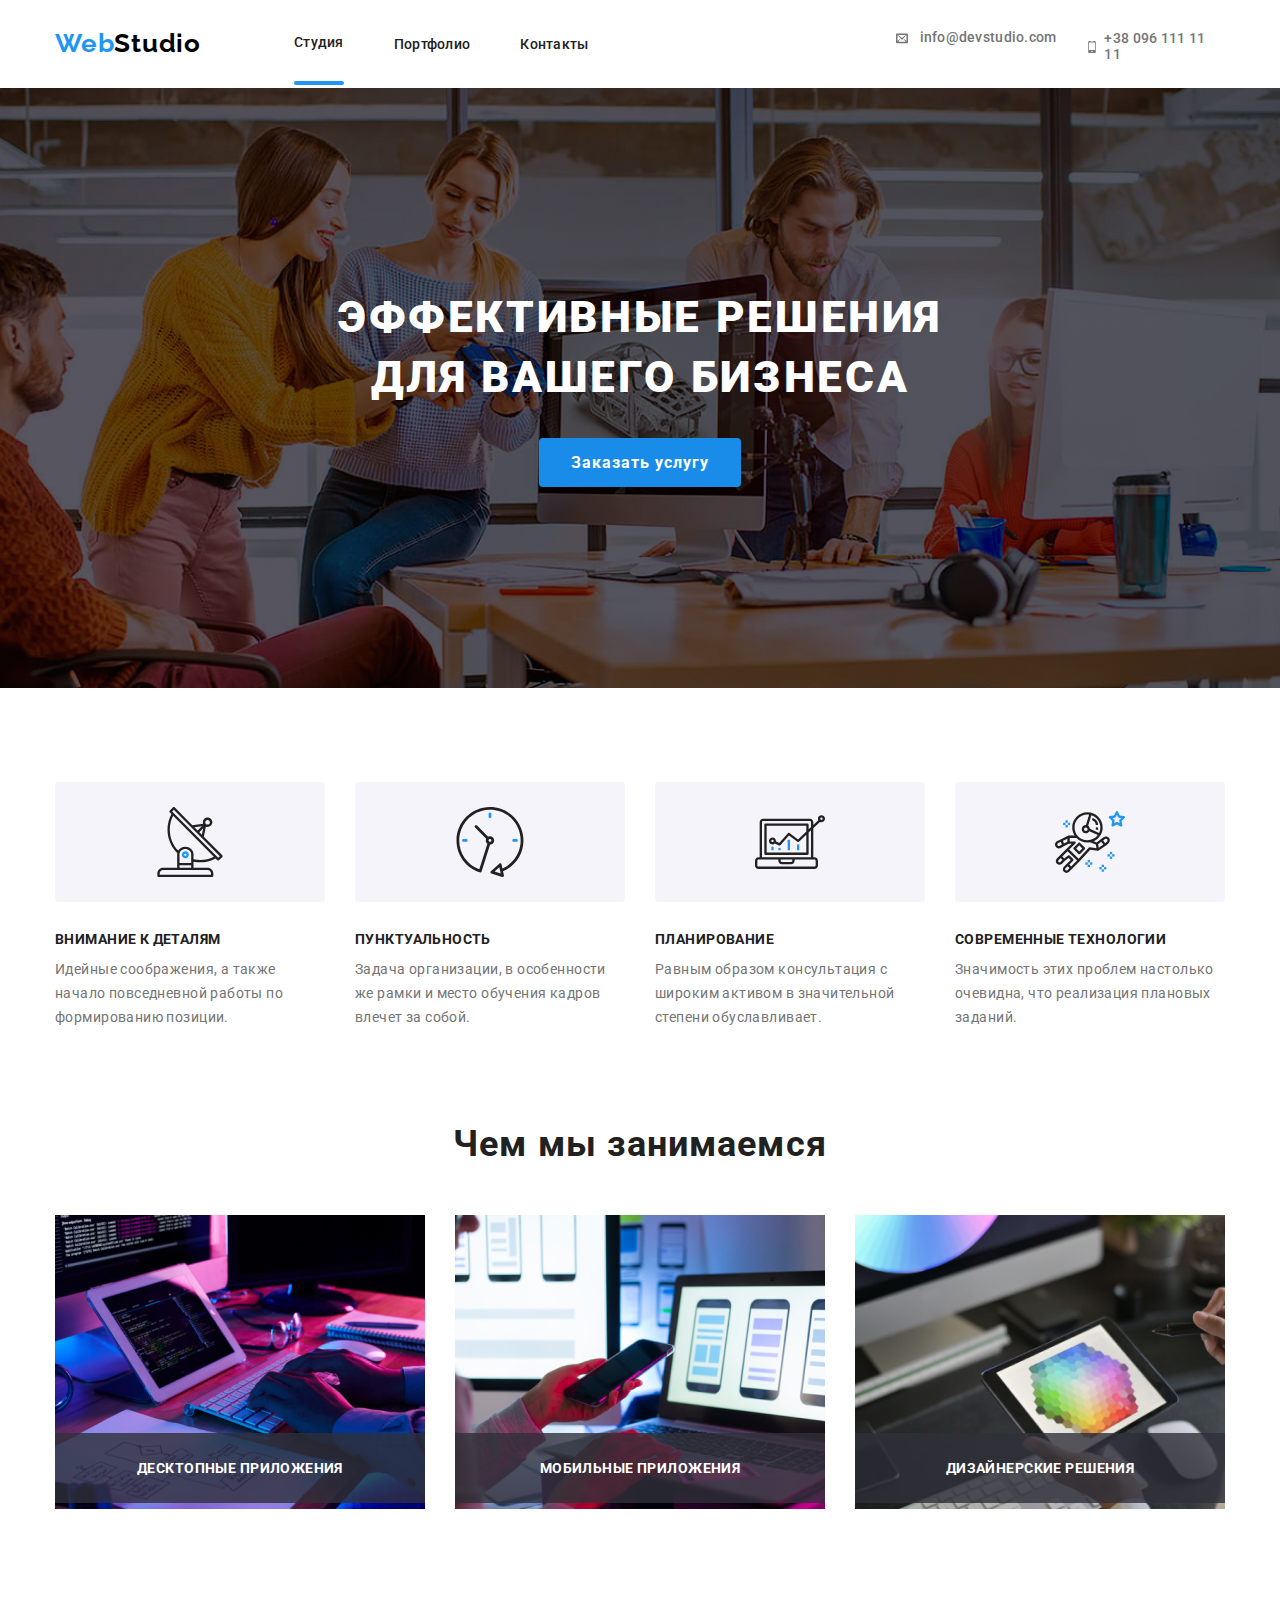
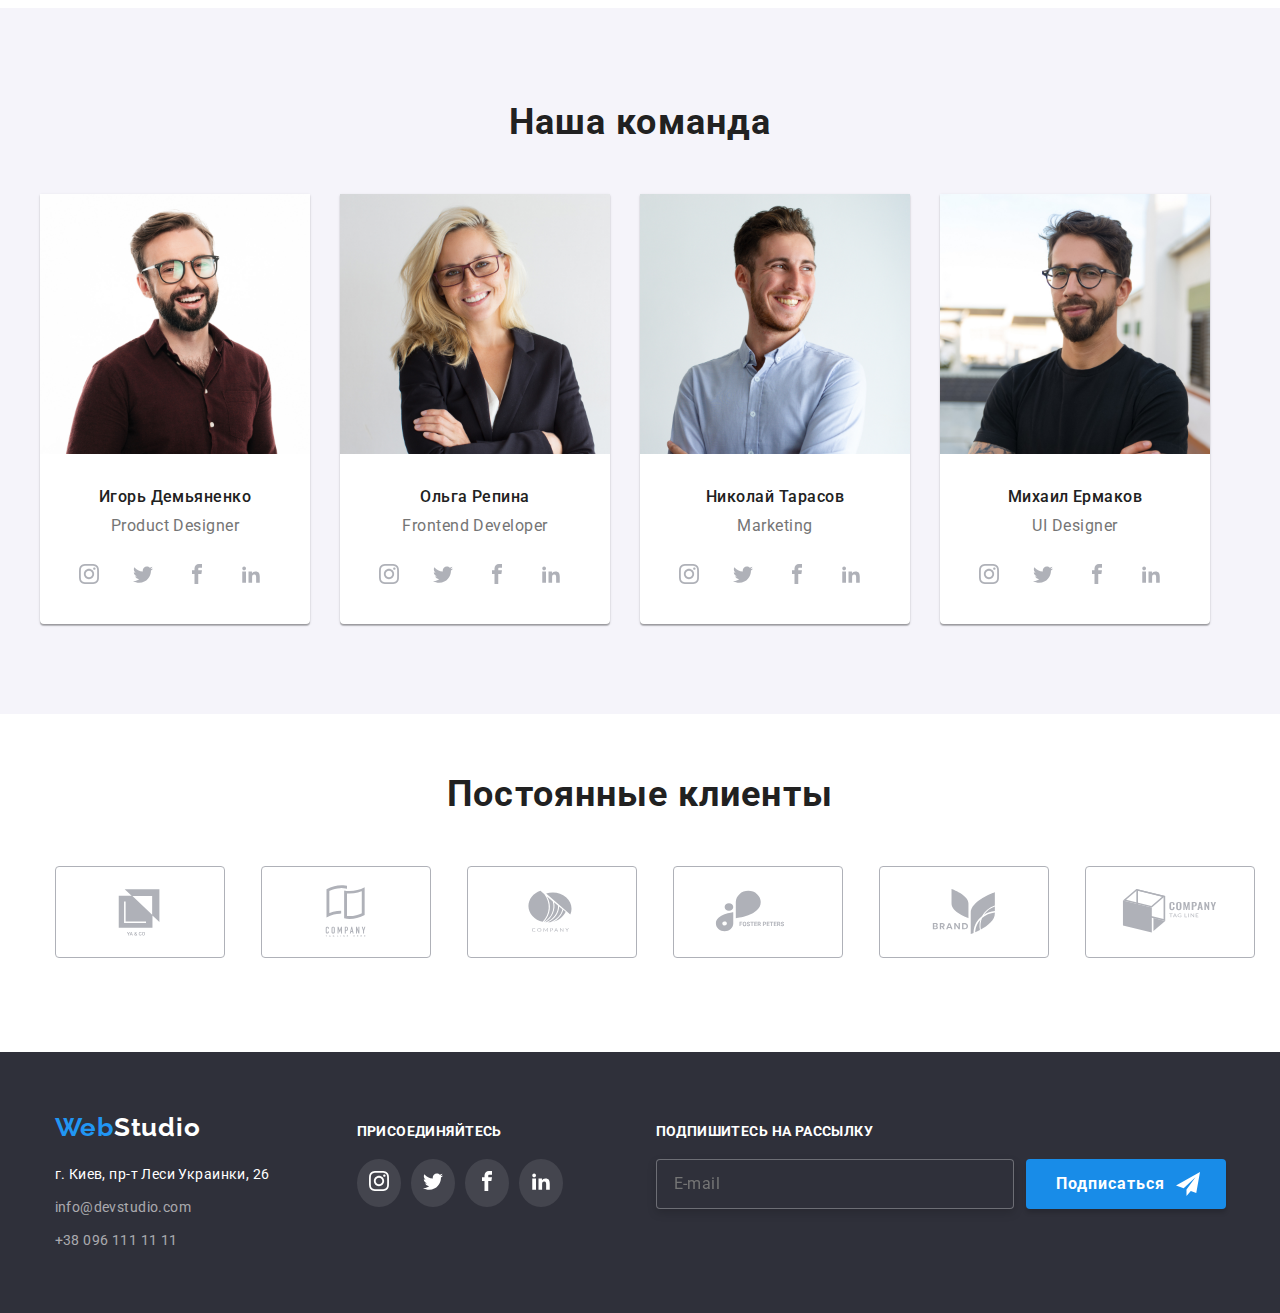
==== commit 9434108b: "23/01/22" ====
--- a/index.html
+++ b/index.html
@@ -441,7 +441,7 @@
     <!--section-footer-->
     
     <footer class="footer-title">
-        <section class="footer">
+        
           <div class="footer-container">
            <div class="footer-contacts">
              <a class="footer-link" href="https://github.com/"><span class="span">Web</span>Studio</a>
@@ -459,7 +459,6 @@
                   </li>
                  </ul>
             </div>
-
             <div class="footer-social">
                 <p class="social-title">присоединяйтесь</p>
       
@@ -505,7 +504,6 @@
              </form>
            </div>
            </div>
-         </section>
     </footer>
     
           
--- a/css/main.min.css
+++ b/css/main.min.css
@@ -1,2 +1,2 @@
-:root{--primary-text-color: #757575;--title-text-color: #212121;--accent-color: #ffffff}*{margin:0;padding:0;border:none}body{font-family:Roboto, sans-serif}ul{padding:0;margin:0;list-style:none}a{text-decoration:none}@media screen and (min-width: 319px){.container{margin:0 auto;padding-left:15px;padding-right:15px;-webkit-box-sizing:border-box;box-sizing:border-box}}@media screen and (min-width: 767px){.container{margin:0 auto;padding-left:15px;padding-right:15px;-webkit-box-sizing:border-box;box-sizing:border-box}}@media screen and (min-width: 1280px){.container{width:1200px;margin:0 auto;padding-left:15px;padding-right:15px;-webkit-box-sizing:border-box;box-sizing:border-box}}.button{margin-top:30px;padding:10px 32px;font-family:Roboto;font-style:normal;font-weight:bold;font-size:16px;line-height:1.87;background:#188ce8;-webkit-box-shadow:0px 4px 4px rgba(0,0,0,0.15);box-shadow:0px 4px 4px rgba(0,0,0,0.15);-webkit-border-radius:4px;border-radius:4px;letter-spacing:0.06em;color:#ffffff}@media screen and (min-width: 319px){.backdrop{padding:93px 15px;position:fixed;top:0;left:0;width:100%;height:100%;background:rgba(0,0,0,0.2);opacity:1;z-index:1;-webkit-transition:opacity 250ms cubic-bezier(0.4, 0, 0.2, 1);-o-transition:opacity 250ms cubic-bezier(0.4, 0, 0.2, 1);transition:opacity 250ms cubic-bezier(0.4, 0, 0.2, 1);overflow-y:scroll}}@media screen and (min-width: 1280px){.backdrop{position:fixed;top:0;left:0;width:100%;height:100%;background:rgba(0,0,0,0.2);opacity:1;z-index:1;-webkit-transition:opacity 250ms cubic-bezier(0.4, 0, 0.2, 1);-o-transition:opacity 250ms cubic-bezier(0.4, 0, 0.2, 1);transition:opacity 250ms cubic-bezier(0.4, 0, 0.2, 1)}}.backdrop.is-hidden{opacity:0;pointer-events:none}.backdrop.is-hidden .modal{-webkit-transform:translate(-50%, -50%) scale(0.1);-ms-transform:translate(-50%, -50%) scale(0.1);transform:translate(-50%, -50%) scale(0.1)}@media screen and (min-width: 319px){.modal{position:absolute;margin:0 auto;padding-left:40px;padding-right:40px;top:50%;left:50%;width:450px;height:609px;background:#ffffff;-webkit-box-shadow:0px 1px 3px rgba(0,0,0,0.12),0px 1px 1px rgba(0,0,0,0.14),0px 2px 1px rgba(0,0,0,0.2);box-shadow:0px 1px 3px rgba(0,0,0,0.12),0px 1px 1px rgba(0,0,0,0.14),0px 2px 1px rgba(0,0,0,0.2);-webkit-border-radius:4px;border-radius:4px;-webkit-transform:translate(-50%, -50%) scale(1);-ms-transform:translate(-50%, -50%) scale(1);transform:translate(-50%, -50%) scale(1);-webkit-transition:-webkit-transform 250ms cubic-bezier(0.4, 0, 0.2, 1);transition:-webkit-transform 250ms cubic-bezier(0.4, 0, 0.2, 1);-o-transition:transform 250ms cubic-bezier(0.4, 0, 0.2, 1);transition:transform 250ms cubic-bezier(0.4, 0, 0.2, 1);transition:transform 250ms cubic-bezier(0.4, 0, 0.2, 1), -webkit-transform 250ms cubic-bezier(0.4, 0, 0.2, 1)}}@media screen and (min-width: 1280px){.modal{position:absolute;top:50%;left:50%;width:528px;min-height:581px;padding:40px;background:#ffffff;-webkit-box-shadow:0px 1px 3px rgba(0,0,0,0.12),0px 1px 1px rgba(0,0,0,0.14),0px 2px 1px rgba(0,0,0,0.2);box-shadow:0px 1px 3px rgba(0,0,0,0.12),0px 1px 1px rgba(0,0,0,0.14),0px 2px 1px rgba(0,0,0,0.2);-webkit-border-radius:4px;border-radius:4px;-webkit-transform:translate(-50%, -50%) scale(1);-ms-transform:translate(-50%, -50%) scale(1);transform:translate(-50%, -50%) scale(1);-webkit-transition:-webkit-transform 250ms cubic-bezier(0.4, 0, 0.2, 1);transition:-webkit-transform 250ms cubic-bezier(0.4, 0, 0.2, 1);-o-transition:transform 250ms cubic-bezier(0.4, 0, 0.2, 1);transition:transform 250ms cubic-bezier(0.4, 0, 0.2, 1);transition:transform 250ms cubic-bezier(0.4, 0, 0.2, 1), -webkit-transform 250ms cubic-bezier(0.4, 0, 0.2, 1)}}.close-modal{position:absolute;top:8px;right:8px;width:30px;height:30px;border:1px solid rgba(0,0,0,0.1);-webkit-border-radius:50%;border-radius:50%;background-color:#fff;cursor:pointer}.close-button{margin-top:5px}.close-button:hover,:focus{outline:none;border-color:rgba(0,0,0,0.1);fill:#2196f3;-webkit-transition:fill 250ms cubic-bezier(0.4, 0, 0.2, 1);-o-transition:fill 250ms cubic-bezier(0.4, 0, 0.2, 1);transition:fill 250ms cubic-bezier(0.4, 0, 0.2, 1)}@media screen and (min-width: 319px){.title-modal{margin-top:40px;display:block;width:370px;height:40px;font-family:Roboto;font-style:normal;font-weight:bold;font-size:20px;line-height:23px;text-align:center;letter-spacing:0.03em;color:#212121}}@media screen and (min-width: 1280px){.title-modal{margin-top:0;display:block;margin-bottom:20px;width:448px;height:23px;font-family:Roboto;font-style:normal;font-weight:bold;font-size:20px;line-height:23px;text-align:center;letter-spacing:0.03em;color:#212121}}@media screen and (min-width: 319px){.form-container{margin:0 auto}}@media screen and (min-width: 1280px){.form-container{margin-top:12px}}@media screen and (min-width: 319px){.form-field{margin-top:20px;display:block;margin-bottom:10px;position:relative}}@media screen and (min-width: 1280px){.form-field{margin-top:20px;display:block;margin-bottom:10px;position:relative}}.form-field input,.form-messeg{width:100%;height:40px;border:1px solid rgba(33,33,33,0.2);-webkit-border-radius:4px;border-radius:4px;font-size:16px;margin-top:15px;padding:0 10px 0 40px;-webkit-transition:250ms linear border;-o-transition:250ms linear border;transition:250ms linear border}.form-field input:focus,.form-messeg:focus{outline:none;border:1px solid #2196f3}.form-field input:focus+svg,.form-messeg:focus+svg{fill:#2196f3}.form-messeg{resize:none;height:120px;padding:12px 16px}.label-modal{display:block;position:absolute;font-family:Roboto;font-style:normal;font-weight:normal;font-size:12px;line-height:14px;letter-spacing:0.01em;color:#757575;margin-top:-4px}.modal-icon{position:absolute;top:50%;left:10px;-webkit-transition:250ms linear fill;-o-transition:250ms linear fill;transition:250ms linear fill}.form-messeg:placeholder{color:rgba(117,117,117,0.5)}@media screen and (min-width: 319px){.policy-box{font-family:Roboto;font-style:normal;font-weight:normal;font-size:11px;line-height:1.16px;letter-spacing:0.03em;color:#757575;margin-bottom:30px;display:-webkit-box;display:-webkit-flex;display:-ms-flexbox;display:flex;-webkit-box-align:center;-webkit-align-items:center;-ms-flex-align:center;align-items:center}}@media screen and (min-width: 1280px){.policy-box{font-family:Roboto;font-style:normal;font-weight:normal;font-size:13px;line-height:1.71px;letter-spacing:0.03em;color:#757575;margin-bottom:30px;margin-left:10px;display:-webkit-box;display:-webkit-flex;display:-ms-flexbox;display:flex;-webkit-box-align:center;-webkit-align-items:center;-ms-flex-align:center;align-items:center}}.policy-box a{color:#2196f3;text-decoration:underline;padding-left:5px}.policy-chackbox{position:absolute;width:1px;height:1px;margin:1px;border:0px;padding:0px;clip:rect(0 0 0 0);overflow:hidden}.policy-chackbox:checked+.policy-box::before{background-color:#2196f3;background-image:url(../img/icon-check.svg);background-repeat:no-repeat;background-position:center;border-color:transparent}.policy-chackbox:focus+.policy-box::before{border:none;outline:1px solid #2196f3}.policy-box::before{content:"";width:16px;height:16px;border:1px solid #212121;-webkit-border-radius:2px;border-radius:2px;margin-right:7px}@media screen and (min-width: 319px){.form-submit{width:200px;height:50px;font-family:Roboto;font-style:normal;font-weight:bold;font-size:16px;line-height:1.87;background:#188ce8;-webkit-box-shadow:0px 4px 4px rgba(0,0,0,0.15);box-shadow:0px 4px 4px rgba(0,0,0,0.15);-webkit-border-radius:4px;border-radius:4px;letter-spacing:0.06em;color:#ffffff}}@media screen and (min-width: 1280px){.form-submit{width:200px;height:50px;font-family:Roboto;font-style:normal;font-weight:bold;font-size:16px;line-height:1.87;background:#188ce8;-webkit-box-shadow:0px 4px 4px rgba(0,0,0,0.15);box-shadow:0px 4px 4px rgba(0,0,0,0.15);-webkit-border-radius:4px;border-radius:4px;letter-spacing:0.06em;color:#ffffff}}@media screen and (min-width: 319px){.footer-submit{margin-left:0;margin-top:20px;width:200px;height:50px;font-family:Roboto;font-style:normal;font-weight:bold;font-size:16px;line-height:1.87;background:#188ce8;-webkit-box-shadow:0px 4px 4px rgba(0,0,0,0.15);box-shadow:0px 4px 4px rgba(0,0,0,0.15);-webkit-border-radius:4px;border-radius:4px;letter-spacing:0.06em;color:#ffffff;background-image:url(../img/icon-send.svg);background-repeat:no-repeat;background-position-y:center;background-position-x:150px}}@media screen and (min-width: 767px){.footer-submit{margin-left:125px;margin-top:20px;width:200px;height:50px;font-family:Roboto;font-style:normal;font-weight:bold;font-size:16px;line-height:1.87;background:#188ce8;-webkit-box-shadow:0px 4px 4px rgba(0,0,0,0.15);box-shadow:0px 4px 4px rgba(0,0,0,0.15);-webkit-border-radius:4px;border-radius:4px;letter-spacing:0.06em;color:#ffffff;background-image:url(../img/icon-send.svg);background-repeat:no-repeat;background-position-y:center;background-position-x:150px}}@media screen and (min-width: 1280px){.footer-submit{width:200px;height:50px;margin-top:20px;margin-left:12px;font-family:Roboto;font-style:normal;font-weight:bold;font-size:16px;line-height:1.87;background:#188ce8;-webkit-box-shadow:0px 4px 4px rgba(0,0,0,0.15);box-shadow:0px 4px 4px rgba(0,0,0,0.15);-webkit-border-radius:4px;border-radius:4px;letter-spacing:0.06em;color:#ffffff;background-image:url(../img/icon-send.svg);background-repeat:no-repeat;background-position-y:center;background-position-x:150px}}@media screen and (min-width: 319px){.header{padding:16px 0;position:relative}}@media screen and (min-width: 767px){.header{padding:22px 0}}@media screen and (min-width: 1280px){.header{width:100%;background:#ffffff;padding:25px 0}}@media screen and (min-width: 319px){.hiro{width:100%;background:rgba(47,48,58,0.4);padding:118px 0;min-height:480px;background-position:center;background-repeat:no-repeat;background-image:-webkit-gradient(linear, left top, right top, from(rgba(0,0,0,0.5)), to(rgba(0,0,0,0.5))),url(../img/img7.jpg);background-image:-webkit-linear-gradient(left, rgba(0,0,0,0.5), rgba(0,0,0,0.5)),url(../img/img7.jpg);background-image:-o-linear-gradient(left, rgba(0,0,0,0.5), rgba(0,0,0,0.5)),url(../img/img7.jpg);background-image:linear-gradient(to right, rgba(0,0,0,0.5), rgba(0,0,0,0.5)),url(../img/img7.jpg)}}@media screen and (min-width: 1280px){.hiro{width:100%;background:rgba(47,48,58,0.4);padding:200px 0 200px 0;height:600px;background-position:center;background-repeat:no-repeat;background-image:-webkit-gradient(linear, left top, right top, from(rgba(0,0,0,0.5)), to(rgba(0,0,0,0.5))),url(../img/img7.jpg);background-image:-webkit-linear-gradient(left, rgba(0,0,0,0.5), rgba(0,0,0,0.5)),url(../img/img7.jpg);background-image:-o-linear-gradient(left, rgba(0,0,0,0.5), rgba(0,0,0,0.5)),url(../img/img7.jpg);background-image:linear-gradient(to right, rgba(0,0,0,0.5), rgba(0,0,0,0.5)),url(../img/img7.jpg)}}@media screen and (min-width: 319px){.peculiarities{padding-top:60px}}@media screen and (min-width: 1280px){.peculiarities{padding-top:94px}}@media screen and (min-width: 319px){.what-are-we-doing{display:none}}@media screen and (min-width: 1280px){.what-are-we-doing{display:block;padding:94px 0}}@media screen and (min-width: 319px){.our-team{text-align:center;padding-top:94px;padding-bottom:94px;background:#f5f4fa}}@media screen and (min-width: 767px){.our-team{padding:60px 0}}@media screen and (min-width: 1280px){.our-team{text-align:center;padding-top:94px;padding-bottom:94px;background:#f5f4fa}}@media screen and (min-width: 1280px){.regular-customers{width:100%;margin:0 auto;text-align:center;padding-top:94px;padding-bottom:94px}}@media screen and (min-width: 319px){.footer-title{width:100%;padding:60px 0;background-color:#2f303a}}@media screen and (min-width: 1280px){.footer-title{width:100%;padding:60px 0;background-color:#2f303a}}@media screen and (min-width: 319px){.footer{margin:0 auto;padding:0 15px}}@media screen and (min-width: 1280px){.footer{width:1200px;margin:0 auto;padding:0 15px}}@media screen and (min-width: 319px){.header__nav{display:-webkit-box;display:-webkit-flex;display:-ms-flexbox;display:flex}}@media screen and (min-width: 1280px){.header__nav{padding:0;-webkit-box-align:center;-webkit-align-items:center;-ms-flex-align:center;align-items:center;display:-webkit-box;display:-webkit-flex;display:-ms-flexbox;display:flex}}@media screen and (min-width: 319px){.top-line-link{font-family:Raleway;font-style:normal;font-weight:bold;font-size:24px;line-height:1.16;letter-spacing:0.03em;color:#000;text-decoration:none;-webkit-transition:background-color,fill,color 250ms cubic-bezier(0.4, 0, 0.2, 1);-o-transition:background-color,fill,color 250ms cubic-bezier(0.4, 0, 0.2, 1);transition:background-color,fill,color 250ms cubic-bezier(0.4, 0, 0.2, 1)}.top-line-link:hover,.top-line-link:focus{color:#2196f3}}@media screen and (min-width: 767px){.top-line-link{display:-webkit-box;display:-webkit-flex;display:-ms-flexbox;display:flex;-webkit-box-align:center;-webkit-align-items:center;-ms-flex-align:center;align-items:center;font-family:Raleway;font-style:normal;font-weight:bold;font-size:24px;line-height:1.16;letter-spacing:0.03em;color:#000;text-decoration:none;-webkit-transition:background-color,fill,color 250ms cubic-bezier(0.4, 0, 0.2, 1);-o-transition:background-color,fill,color 250ms cubic-bezier(0.4, 0, 0.2, 1);transition:background-color,fill,color 250ms cubic-bezier(0.4, 0, 0.2, 1)}.top-line-link:hover,.top-line-link:focus{color:#2196f3}}@media screen and (min-width: 1280px){.top-line-link{font-family:Raleway;font-style:normal;font-weight:bold;font-size:26px;line-height:1.19;letter-spacing:0.03em;color:#000;text-decoration:none;-webkit-transition:background-color,fill,color 250ms cubic-bezier(0.4, 0, 0.2, 1);-o-transition:background-color,fill,color 250ms cubic-bezier(0.4, 0, 0.2, 1);transition:background-color,fill,color 250ms cubic-bezier(0.4, 0, 0.2, 1)}.top-line-link:hover,.top-line-link:focus{color:#2196f3}}@media screen and (min-width: 319px){.menu-button{position:absolute;top:22px;right:22px;-webkit-box-align:center;-webkit-align-items:center;-ms-flex-align:center;align-items:center;display:-webkit-inline-box;display:-webkit-inline-flex;display:-ms-inline-flexbox;display:inline-flex;background-color:transparent;z-index:2}}@media screen and (min-width: 767px){.menu-button{display:none}}@media screen and (min-width: 1280px){.menu-button{display:none}}@media screen and (min-width: 319px){.menu-button .icon-close{display:none}}@media screen and (min-width: 319px){.menu-button.is-open .icon-close{display:block;z-index:2}}@media screen and (min-width: 319px){.menu-button.is-open .icon-menu{display:none}}@media screen and (min-width: 767px){.mobile-menu{display:none}}@media screen and (min-width: 1280px){.mobile-menu{display:none}}@media screen and (min-width: 319px){.menu-container .menu-container.is-open{position:absolute;display:block;width:480px;height:796px;left:0;background:#fff}}@media screen and (min-width: 767px){.menu-container{display:-webkit-box;display:-webkit-flex;display:-ms-flexbox;display:flex}}@media screen and (min-width: 1280px){.menu-container{display:block;display:-webkit-box;display:-webkit-flex;display:-ms-flexbox;display:flex;-webkit-box-align:center;-webkit-align-items:center;-ms-flex-align:center;align-items:center}}@media screen and (min-width: 767px){.top-link{display:-webkit-box;display:-webkit-flex;display:-ms-flexbox;display:flex;-webkit-box-align:center;-webkit-align-items:center;-ms-flex-align:center;align-items:center}}@media screen and (min-width: 1280px){.top-link{display:block;display:-webkit-box;display:-webkit-flex;display:-ms-flexbox;display:flex;-webkit-box-align:center;-webkit-align-items:center;-ms-flex-align:center;align-items:center;-webkit-box-pack:center;-webkit-justify-content:center;-ms-flex-pack:center;justify-content:center}}.link1:hover,.link1:focus{color:#2196f3}@media screen and (min-width: 319px){.top-link__item:nth-child(1){margin-top:48px;margin-left:40px}}@media screen and (min-width: 767px){.top-link__item:nth-child(1){margin:0 50px 0 88px}}@media screen and (min-width: 1280px){.top-link__item:nth-child(1){margin:0 50px 0 93px}}@media screen and (min-width: 319px){.top-link__item:nth-child(2){margin:32px 0;margin-left:40px}}@media screen and (min-width: 767px){.top-link__item:nth-child(2){margin:0;margin-right:50px}}@media screen and (min-width: 1280px){.top-link__item:nth-child(2){margin:0;margin-right:50px}}@media screen and (min-width: 319px){.top-link__item:nth-child(3){margin-left:40px}}@media screen and (min-width: 767px){.top-link__item:nth-child(3){margin-left:0}}@media screen and (min-width: 767px){.adress-item:nth-child(1){margin-left:84px}}@media screen and (min-width: 1280px){.adress-item:nth-child(1){margin:0 30px 0 305px}}@media screen and (min-width: 319px){.top-link__nav{font-family:Roboto;font-style:normal;font-weight:500;font-size:40px;line-height:1.17;text-align:center;letter-spacing:0.02em;color:#212121}.top-link__nav:hover,.top-link__nav:focus{color:#2196f3}}@media screen and (min-width: 767px){.top-link__nav{font-family:Roboto;font-style:normal;font-weight:500;font-size:14px;line-height:1.14;letter-spacing:0.02em;text-decoration:none;color:#212121;-webkit-transition:background-color,fill,color 250ms cubic-bezier(0.4, 0, 0.2, 1);-o-transition:background-color,fill,color 250ms cubic-bezier(0.4, 0, 0.2, 1);transition:background-color,fill,color 250ms cubic-bezier(0.4, 0, 0.2, 1)}.top-link__nav:hover,.top-link__nav:focus{color:#2196f3}}@media screen and (min-width: 1280px){.top-link__nav{font-family:Roboto;font-style:normal;font-weight:500;font-size:14px;line-height:1.14;letter-spacing:0.02em;text-decoration:none;color:#212121;-webkit-transition:background-color,fill,color 250ms cubic-bezier(0.4, 0, 0.2, 1);-o-transition:background-color,fill,color 250ms cubic-bezier(0.4, 0, 0.2, 1);transition:background-color,fill,color 250ms cubic-bezier(0.4, 0, 0.2, 1)}.top-link__nav:hover,.top-link__nav:focus{color:#2196f3}}@media screen and (min-width: 767px){.activ::after{content:"";display:block;position:relative;top:30px;bottom:auto;width:100%;height:4px;background-color:#2196f3;-webkit-border-radius:2px;border-radius:2px}}@media screen and (min-width: 1280px){.activ::after{content:"";display:block;position:relative;top:30px;bottom:auto;width:100%;height:4px;background-color:#2196f3;-webkit-border-radius:2px;border-radius:2px}}@media screen and (min-width: 767px){.adress{display:-webkit-box;display:-webkit-flex;display:-ms-flexbox;display:flex;-webkit-box-orient:vertical;-webkit-box-direction:reverse;-webkit-flex-direction:column-reverse;-ms-flex-direction:column-reverse;flex-direction:column-reverse}}@media screen and (min-width: 1280px){.adress{display:block;display:-webkit-box;display:-webkit-flex;display:-ms-flexbox;display:flex;-webkit-box-orient:vertical;-webkit-box-direction:reverse;-webkit-flex-direction:column-reverse;-ms-flex-direction:column-reverse;flex-direction:column-reverse}}@media screen and (min-width: 319px){.adress-item{margin-top:32px;margin-left:40px}}@media screen and (min-width: 767px){.adress-item{margin-top:0;margin-left:84px}}@media screen and (min-width: 1280px){.adress-item{margin-top:5px;margin-left:305px}}@media screen and (min-width: 319px){.mail-icon{display:none}}@media screen and (min-width: 767px){.mail-icon{display:block;width:16px;height:12px;margin-right:10px;fill:var(--primary-text-color);-webkit-transition:background-color,fill,color 250ms cubic-bezier(0.4, 0, 0.2, 1);-o-transition:background-color,fill,color 250ms cubic-bezier(0.4, 0, 0.2, 1);transition:background-color,fill,color 250ms cubic-bezier(0.4, 0, 0.2, 1)}}@media screen and (min-width: 1280px){.mail-icon{display:block;width:16px;height:12px;margin-right:10px;fill:var(--primary-text-color);-webkit-transition:background-color,fill,color 250ms cubic-bezier(0.4, 0, 0.2, 1);-o-transition:background-color,fill,color 250ms cubic-bezier(0.4, 0, 0.2, 1);transition:background-color,fill,color 250ms cubic-bezier(0.4, 0, 0.2, 1)}}@media screen and (min-width: 319px){.mail-link{font-family:Roboto;font-style:normal;font-weight:500;font-size:24px;line-height:28px;letter-spacing:0.02em;color:#757575;-webkit-transition:background-color,fill,color 250ms cubic-bezier(0.4, 0, 0.2, 1);-o-transition:background-color,fill,color 250ms cubic-bezier(0.4, 0, 0.2, 1);transition:background-color,fill,color 250ms cubic-bezier(0.4, 0, 0.2, 1)}.mail-link:hover,.mail-link:focus{color:#2196f3}}@media screen and (min-width: 767px){.mail-link{display:-webkit-box;display:-webkit-flex;display:-ms-flexbox;display:flex;-webkit-box-align:center;-webkit-align-items:center;-ms-flex-align:center;align-items:center;font-family:Roboto;font-style:normal;font-weight:500;font-size:12px;line-height:1.16;letter-spacing:0.02em;color:#757575;text-decoration:none;-webkit-transition:background-color,fill,color 250ms cubic-bezier(0.4, 0, 0.2, 1);-o-transition:background-color,fill,color 250ms cubic-bezier(0.4, 0, 0.2, 1);transition:background-color,fill,color 250ms cubic-bezier(0.4, 0, 0.2, 1)}.mail-link:hover,.mail-link:focus{color:#2196f3}.mail-link:hover .mail-icon,.mail-link:focus .mail-icon{fill:#2196f3}}@media screen and (min-width: 1280px){.mail-link{display:-webkit-box;display:-webkit-flex;display:-ms-flexbox;display:flex;-webkit-box-align:center;-webkit-align-items:center;-ms-flex-align:center;align-items:center;font-family:Roboto;font-style:normal;font-weight:500;font-size:14px;line-height:1.14;letter-spacing:0.02em;color:#757575;text-decoration:none;-webkit-transition:background-color,fill,color 250ms cubic-bezier(0.4, 0, 0.2, 1);-o-transition:background-color,fill,color 250ms cubic-bezier(0.4, 0, 0.2, 1);transition:background-color,fill,color 250ms cubic-bezier(0.4, 0, 0.2, 1)}.mail-link:hover,.mail-link:focus{color:#2196f3}.mail-link:hover .mail-icon,.mail-link:focus .mail-icon{fill:#2196f3}}@media screen and (min-width: 319px){.tel{-webkit-box-orient:horizontal;-webkit-box-direction:reverse;-webkit-flex-direction:row-reverse;-ms-flex-direction:row-reverse;flex-direction:row-reverse;margin-top:302px;margin-left:40px}}@media screen and (min-width: 767px){.tel{margin-top:10px;margin-left:84px}}@media screen and (min-width: 1280px){.tel{margin-top:-15px;margin-left:495px}}@media screen and (min-width: 319px){.tel-icon{display:none}}@media screen and (min-width: 767px){.tel-icon{display:block;width:16px;height:12px;margin-right:5px;fill:var(--primary-text-color)}}@media screen and (min-width: 1280px){.tel-icon{display:block;width:16px;height:12px;margin-right:5px;fill:var(--primary-text-color)}}@media screen and (min-width: 319px){.tel-link{font-family:Roboto;font-style:normal;font-weight:500;font-size:34px;line-height:40px;letter-spacing:0.02em;color:#2196f3}}@media screen and (min-width: 767px){.tel-link{display:-webkit-box;display:-webkit-flex;display:-ms-flexbox;display:flex;-webkit-box-align:center;-webkit-align-items:center;-ms-flex-align:center;align-items:center;font-family:Roboto;font-style:normal;font-weight:500;font-size:12px;line-height:1.16;letter-spacing:0.02em;text-decoration:none;color:#757575;-webkit-transition:background-color,fill,color 250ms cubic-bezier(0.4, 0, 0.2, 1);-o-transition:background-color,fill,color 250ms cubic-bezier(0.4, 0, 0.2, 1);transition:background-color,fill,color 250ms cubic-bezier(0.4, 0, 0.2, 1)}.tel-link:hover,.tel-link:focus{color:#2196f3}.tel-link:hover:hover .tel-icon,.tel-link:hover:focus .tel-icon,.tel-link:focus:hover .tel-icon,.tel-link:focus:focus .tel-icon{fill:#2196f3}}@media screen and (min-width: 1280px){.tel-link{font-family:Roboto;font-style:normal;font-weight:500;font-size:14px;line-height:1.14;letter-spacing:0.02em;text-decoration:none;color:#757575;-webkit-transition:background-color,fill,color 250ms cubic-bezier(0.4, 0, 0.2, 1);-o-transition:background-color,fill,color 250ms cubic-bezier(0.4, 0, 0.2, 1);transition:background-color,fill,color 250ms cubic-bezier(0.4, 0, 0.2, 1)}.tel-link:hover,.tel-link:focus{color:#2196f3}.tel-link:hover:hover .tel-icon,.tel-link:hover:focus .tel-icon,.tel-link:focus:hover .tel-icon,.tel-link:focus:focus .tel-icon{fill:#2196f3}}.span{color:#2196f3}@media screen and (min-width: 319px){.menu-container{display:none}.menu-container.is-open{position:absolute;display:block;width:480px;height:796px;left:0;background:#fff}}@media screen and (min-width: 767px){.menu-container{display:-webkit-box;display:-webkit-flex;display:-ms-flexbox;display:flex}}@media screen and (min-width: 319px){.burger-box{margin-top:64px;margin-left:40px}}@media screen and (min-width: 767px){.burger-box{display:none}}@media screen and (min-width: 1280px){.burger-box{display:none}}@media screen and (min-width: 319px){.burger-social{font-family:Roboto;font-style:normal;font-weight:500;font-size:18px;line-height:1.22;letter-spacing:0.02em;color:#2196f3}}.line1::after{content:"";margin:0 10px;width:22px;height:0px;left:135px;top:726px;border:1px solid rgba(33,33,33,0.2);-webkit-transform:rotate(90deg);-ms-transform:rotate(90deg);transform:rotate(90deg)}.line2::after{content:"";margin:0 10px;width:22px;height:0px;left:135px;top:726px;border:1px solid rgba(33,33,33,0.2);-webkit-transform:rotate(90deg);-ms-transform:rotate(90deg);transform:rotate(90deg)}.line3::after{content:"";margin:0 10px;width:22px;height:0px;left:135px;top:726px;border:1px solid rgba(33,33,33,0.2);-webkit-transform:rotate(90deg);-ms-transform:rotate(90deg);transform:rotate(90deg)}@media screen and (min-width: 319px){.title-container{margin:0 auto;text-align:center;padding:0 15px}}@media screen and (min-width: 767px){.title-container{text-align:center;margin:0 auto;padding:0 15px}}@media screen and (min-width: 1280px){.title-container{text-align:center;margin:0 auto;padding:0 15px}}@media screen and (min-width: 319px){.text{font-family:Roboto;font-style:normal;font-weight:900;font-size:26px;line-height:1.61;text-align:center;letter-spacing:0.06em;text-transform:uppercase;color:#ffffff}}@media screen and (min-width: 1280px){.text{font-family:Roboto;font-style:normal;font-weight:900;font-size:44px;line-height:1.36;text-align:center;letter-spacing:0.06em;text-transform:uppercase;color:#ffffff}}@media screen and (min-width: 767px){.group-peculiarities{display:-webkit-box;display:-webkit-flex;display:-ms-flexbox;display:flex;-webkit-flex-wrap:wrap;-ms-flex-wrap:wrap;flex-wrap:wrap;margin-bottom:60px}}@media screen and (min-width: 1280px){.group-peculiarities{display:-webkit-box;display:-webkit-flex;display:-ms-flexbox;display:flex;-webkit-flex-wrap:nowrap;-ms-flex-wrap:nowrap;flex-wrap:nowrap;margin-bottom:0}}@media screen and (min-width: 1280px){.feature:not(:last-child){width:270px;height:120px;margin-right:30px}}@media screen and (min-width: 767px){.feature:nth-child(odd){margin-right:30px}}@media screen and (min-width: 767px){.feature{width:354px}}@media screen and (min-width: 319px){.feature__antenna{width:70px;height:70px}}@media screen and (min-width: 767px){.feature__antenna{width:70px;height:70px}}@media screen and (min-width: 1280px){.feature__antenna{width:70px;height:70px}}@media screen and (min-width: 319px){.feature-svg{display:-webkit-box;display:-webkit-flex;display:-ms-flexbox;display:flex;-webkit-box-pack:center;-webkit-justify-content:center;-ms-flex-pack:center;justify-content:center;-webkit-box-align:center;-webkit-align-items:center;-ms-flex-align:center;align-items:center;height:120px;background:#f5f4fa;-webkit-border-radius:4px;border-radius:4px}}@media screen and (min-width: 767px){.feature-svg{display:-webkit-box;display:-webkit-flex;display:-ms-flexbox;display:flex;-webkit-box-pack:center;-webkit-justify-content:center;-ms-flex-pack:center;justify-content:center;-webkit-box-align:center;-webkit-align-items:center;-ms-flex-align:center;align-items:center;width:354px;background:#f5f4fa;-webkit-border-radius:4px;border-radius:4px}}@media screen and (min-width: 1280px){.feature-svg{display:-webkit-box;display:-webkit-flex;display:-ms-flexbox;display:flex;-webkit-box-pack:center;-webkit-justify-content:center;-ms-flex-pack:center;justify-content:center;-webkit-box-align:center;-webkit-align-items:center;-ms-flex-align:center;align-items:center;width:270px;height:120px;background:#f5f4fa;-webkit-border-radius:4px;border-radius:4px}}@media screen and (min-width: 319px){.feature__clock{width:70px;height:70px}}@media screen and (min-width: 1280px){.feature__clock{width:70px;height:70px}}@media screen and (min-width: 319px){.feature__diagram{width:70px;height:70px}}@media screen and (min-width: 1280px){.feature__diagram{width:70px;height:70px}}@media screen and (min-width: 319px){.feature__astronaut{width:70px;height:70px}}@media screen and (min-width: 1280px){.feature__astronaut{width:70px;height:70px}}@media screen and (min-width: 319px){.feature__title{text-align:center;padding-top:30px;padding-bottom:10px;font-family:Roboto;font-style:normal;font-weight:bold;font-size:14px;line-height:1.14;letter-spacing:0.03em;text-transform:uppercase;color:#212121}}@media screen and (min-width: 767px){.feature__title{text-align:left;padding-bottom:10px;font-family:Roboto;font-style:normal;font-weight:bold;font-size:14px;line-height:1.14;letter-spacing:0.03em;text-transform:uppercase;color:#212121}}@media screen and (min-width: 1280px){.feature__title{text-align:left;padding-bottom:10px;font-family:Roboto;font-style:normal;font-weight:bold;font-size:14px;line-height:1.14;letter-spacing:0.03em;text-transform:uppercase;color:#212121}}.feature__text{font-family:Roboto;font-style:normal;font-weight:normal;font-size:14px;line-height:1.71;letter-spacing:0.03em;color:#757575}.what-are-we-doing__img{display:-webkit-box;display:-webkit-flex;display:-ms-flexbox;display:flex}.what-are-we-doing__title{margin:0;margin-bottom:50px;text-align:center;font-family:Roboto;font-style:normal;font-weight:bold;font-size:36px;line-height:1.16;letter-spacing:0.03em;color:#212121}.img:not(:last-child){margin-right:30px}.descript{position:absolute;width:370px;height:70px;top:1433px;background:rgba(47,48,58,0.8)}.descript__title{margin:27px;color:#ffffff;font-family:Roboto;font-style:normal;font-weight:bold;font-size:14px;line-height:16px;text-align:center;letter-spacing:0.03em;text-transform:uppercase}@media screen and (min-width: 319px){.our-team__title{margin-bottom:50px;font-family:Roboto;font-style:normal;font-weight:bold;font-size:28px;line-height:1.17;letter-spacing:0.03em;color:#212121}}@media screen and (min-width: 1280px){.our-team__title{margin-bottom:50px;font-family:Roboto;font-style:normal;font-weight:bold;font-size:36px;line-height:1.16;letter-spacing:0.03em;color:#212121}}@media screen and (min-width: 767px){.team{display:-webkit-box;display:-webkit-flex;display:-ms-flexbox;display:flex;-webkit-flex-wrap:wrap;-ms-flex-wrap:wrap;flex-wrap:wrap}}@media screen and (min-width: 1280px){.team{-webkit-flex-wrap:nowrap;-ms-flex-wrap:nowrap;flex-wrap:nowrap;display:-webkit-box;display:-webkit-flex;display:-ms-flexbox;display:flex;margin:0}}.team__title{padding-top:30px}@media screen and (min-width: 319px){.team__img{margin-bottom:30px;background:#ffffff;-webkit-box-shadow:0px 1px 3px rgba(0,0,0,0.12),0px 1px 1px rgba(0,0,0,0.14),0px 2px 1px rgba(0,0,0,0.2);box-shadow:0px 1px 3px rgba(0,0,0,0.12),0px 1px 1px rgba(0,0,0,0.14),0px 2px 1px rgba(0,0,0,0.2);-webkit-border-radius:0px 0px 4px 4px;border-radius:0px 0px 4px 4px}}@media screen and (min-width: 767px){.team__img{width:354px;margin-bottom:30px;background:#ffffff;-webkit-box-shadow:0px 1px 3px rgba(0,0,0,0.12),0px 1px 1px rgba(0,0,0,0.14),0px 2px 1px rgba(0,0,0,0.2);box-shadow:0px 1px 3px rgba(0,0,0,0.12),0px 1px 1px rgba(0,0,0,0.14),0px 2px 1px rgba(0,0,0,0.2);-webkit-border-radius:0px 0px 4px 4px;border-radius:0px 0px 4px 4px}}@media screen and (min-width: 1280px){.team__img{margin-right:30px;background:#ffffff;-webkit-box-shadow:0px 1px 3px rgba(0,0,0,0.12),0px 1px 1px rgba(0,0,0,0.14),0px 2px 1px rgba(0,0,0,0.2);box-shadow:0px 1px 3px rgba(0,0,0,0.12),0px 1px 1px rgba(0,0,0,0.14),0px 2px 1px rgba(0,0,0,0.2);-webkit-border-radius:0px 0px 4px 4px;border-radius:0px 0px 4px 4px}}@media screen and (min-width: 767px){.team__img:nth-child(odd){margin-right:30px}}@media screen and (min-width: 319px){.team-img{width:100%}}@media screen and (min-width: 1280px){.team-img{width:270px;height:260px}}.team__name{padding-bottom:10px;font-family:Roboto;font-style:normal;font-weight:500;font-size:16px;line-height:1.18;text-align:center;letter-spacing:0.03em;color:#212121}.team__profession{font-family:Roboto;font-style:normal;font-weight:normal;font-size:16px;line-height:1.18;text-align:center;letter-spacing:0.03em;color:#757575}@media screen and (min-width: 319px){.social-links{display:-webkit-box;display:-webkit-flex;display:-ms-flexbox;display:flex;-webkit-box-pack:center;-webkit-justify-content:center;-ms-flex-pack:center;justify-content:center;-webkit-box-align:center;-webkit-align-items:center;-ms-flex-align:center;align-items:center;padding:16px 0 24px 0}}@media screen and (min-width: 1280px){.social-links{display:-webkit-box;display:-webkit-flex;display:-ms-flexbox;display:flex;-webkit-box-pack:center;-webkit-justify-content:center;-ms-flex-pack:center;justify-content:center;-webkit-box-align:center;-webkit-align-items:center;-ms-flex-align:center;align-items:center}}.social-list{margin-right:10px}@media screen and (min-width: 319px){.social-list__icon{display:-webkit-inline-box;display:-webkit-inline-flex;display:-ms-inline-flexbox;display:inline-flex;-webkit-box-pack:center;-webkit-justify-content:center;-ms-flex-pack:center;justify-content:center;-webkit-box-align:center;-webkit-align-items:center;-ms-flex-align:center;align-items:center;padding:12px;-webkit-border-radius:50%;border-radius:50%;background:rgba(255,255,255,0.1);-webkit-transition:background-color 250ms cubic-bezier(0.4, 0, 0.2, 1);-o-transition:background-color 250ms cubic-bezier(0.4, 0, 0.2, 1);transition:background-color 250ms cubic-bezier(0.4, 0, 0.2, 1)}.social-list__icon:hover{background-color:#2196f3}.social-list__icon:focus{background-color:#2196f3}.social-list__icon:focus .team-icon{fill:var(--accent-color)}.social-list__icon:hover .team-icon{fill:var(--accent-color)}}@media screen and (min-width: 1280px){.social-list__icon{display:block;padding:12px;-webkit-border-radius:50%;border-radius:50%;background:rgba(255,255,255,0.1);-webkit-transition:background-color 250ms cubic-bezier(0.4, 0, 0.2, 1);-o-transition:background-color 250ms cubic-bezier(0.4, 0, 0.2, 1);transition:background-color 250ms cubic-bezier(0.4, 0, 0.2, 1)}.social-list__icon:hover{background-color:#2196f3}.social-list__icon:focus{background-color:#2196f3}.social-list__icon:focus .team-icon{fill:var(--accent-color)}.social-list__icon:hover .team-icon{fill:var(--accent-color)}}.team-icon{fill:#afb1b8}@media screen and (min-width: 319px){.regular-customers__title{text-align:center;margin-top:60px;margin-bottom:30px;font-family:Roboto;font-style:normal;font-weight:bold;font-size:28px;line-height:1.17;letter-spacing:0.03em;color:#212121}}@media screen and (min-width: 1280px){.regular-customers__title{margin-bottom:50px;font-family:Roboto;font-style:normal;font-weight:bold;font-size:36px;line-height:1.16;letter-spacing:0.03em;color:#212121}}@media screen and (min-width: 319px){.customers__client{display:-webkit-box;display:-webkit-flex;display:-ms-flexbox;display:flex;-webkit-flex-wrap:wrap;-ms-flex-wrap:wrap;flex-wrap:wrap}}@media screen and (min-width: 1280px){.customers__client{width:1200px;margin:0 auto;display:-webkit-box;display:-webkit-flex;display:-ms-flexbox;display:flex;-webkit-box-pack:justify;-webkit-justify-content:space-between;-ms-flex-pack:justify;justify-content:space-between}}@media screen and (min-width: 319px){.client{margin-bottom:15px;width:180px}.client:nth-child(1){margin-right:30px}.client:nth-child(3){margin-right:30px}.client:nth-child(5){margin-right:30px}}@media screen and (min-width: 767px){.client{margin-bottom:15px;width:226px;height:92px}.client:nth-child(1){margin-right:30px}.client:nth-child(2){margin-right:30px}.client:nth-child(3){margin-right:0}.client:nth-child(4){margin-right:30px}.client:nth-child(5){margin-right:30px}}@media screen and (min-width: 1280px){.client{width:170px;height:92px}.client:not(:last-child){margin-right:30px}}.customers__link{width:100%;height:100%;display:-webkit-box;display:-webkit-flex;display:-ms-flexbox;display:flex;-webkit-box-align:center;-webkit-align-items:center;-ms-flex-align:center;align-items:center;-webkit-box-pack:center;-webkit-justify-content:center;-ms-flex-pack:center;justify-content:center;border:1px solid #afb1b8;-webkit-border-radius:4px;border-radius:4px;fill:#afb1b8;-webkit-transition:fill 250ms cubic-bezier(0.4, 0, 0.2, 1),border-color 250ms cubic-bezier(0.4, 0, 0.2, 1);-o-transition:fill 250ms cubic-bezier(0.4, 0, 0.2, 1),border-color 250ms cubic-bezier(0.4, 0, 0.2, 1);transition:fill 250ms cubic-bezier(0.4, 0, 0.2, 1),border-color 250ms cubic-bezier(0.4, 0, 0.2, 1)}.customers__link:hover{fill:#2196f3;border-color:#2196f3}.customers__link:focus{fill:#2196f3;border-color:#2196f3}.svg{-webkit-transition:border-color 250ms cubic-bezier(0.4, 0, 0.2, 1);-o-transition:border-color 250ms cubic-bezier(0.4, 0, 0.2, 1);transition:border-color 250ms cubic-bezier(0.4, 0, 0.2, 1)}.svg:hover{fill:#2196f3;border-color:#2196f3}.svg:focus{fill:#2196f3;border-color:#2196f3}@media (max-width: 480px){.footer-container{text-align:center;display:-webkit-box;display:-webkit-flex;display:-ms-flexbox;display:flex;-webkit-box-orient:vertical;-webkit-box-direction:normal;-webkit-flex-direction:column;-ms-flex-direction:column;flex-direction:column;-webkit-box-align:center;-webkit-align-items:center;-ms-flex-align:center;align-items:center}}@media screen and (min-width: 767px){.footer-container{display:-webkit-box;display:-webkit-flex;display:-ms-flexbox;display:flex;-webkit-flex-wrap:wrap;-ms-flex-wrap:wrap;flex-wrap:wrap}}@media screen and (min-width: 1280px){.footer-container{-webkit-flex-wrap:nowrap;-ms-flex-wrap:nowrap;flex-wrap:nowrap;display:-webkit-box;display:-webkit-flex;display:-ms-flexbox;display:flex;-webkit-box-align:baseline;-webkit-align-items:baseline;-ms-flex-align:baseline;align-items:baseline}}.footer-adress{min-width:232px;-webkit-box-orient:vertical;-webkit-box-direction:normal;-webkit-flex-direction:column;-ms-flex-direction:column;flex-direction:column;padding-top:20px;font-family:Roboto;font-style:normal;font-weight:normal;font-size:14px;line-height:1.71;letter-spacing:0.03em;color:#ffffff}.footer-item:nth-child(2){padding:9px 0 9px 0}.footer-link{font-family:Raleway;font-style:normal;font-weight:bold;font-size:26px;line-height:1.19;letter-spacing:0.03em;color:#fff;text-decoration:none;-webkit-transition:color 250ms cubic-bezier(0.4, 0, 0.2, 1);-o-transition:color 250ms cubic-bezier(0.4, 0, 0.2, 1);transition:color 250ms cubic-bezier(0.4, 0, 0.2, 1)}.footer-link:hover,.footer-link:focus{color:#2196f3}.footer-mail-link{font-family:Roboto;font-style:normal;font-weight:normal;font-size:14px;line-height:1.71;letter-spacing:0.03em;color:rgba(255,255,255,0.6);-webkit-transition:color 250ms cubic-bezier(0.4, 0, 0.2, 1);-o-transition:color 250ms cubic-bezier(0.4, 0, 0.2, 1);transition:color 250ms cubic-bezier(0.4, 0, 0.2, 1)}.footer-mail-link:hover,.footer-mail-link:focus{color:#2196f3}.footer-tel-link{margin:9px o 9px 0;font-family:Roboto;font-style:normal;font-weight:normal;font-size:14px;line-height:1.71;letter-spacing:0.03em;text-decoration:none;color:rgba(255,255,255,0.6);-webkit-transition:color 250ms cubic-bezier(0.4, 0, 0.2, 1);-o-transition:color 250ms cubic-bezier(0.4, 0, 0.2, 1);transition:color 250ms cubic-bezier(0.4, 0, 0.2, 1)}.footer-tel-link:hover,.footer-tel-link:focus{color:#2196f3}@media screen and (min-width: 319px){.footer-contacts{padding-bottom:60px}}@media screen and (min-width: 767px){.footer-contacts{display:-webkit-box;display:-webkit-flex;display:-ms-flexbox;display:flex;-webkit-box-orient:vertical;-webkit-box-direction:normal;-webkit-flex-direction:column;-ms-flex-direction:column;flex-direction:column;padding:0}}@media screen and (min-width: 1280px){.footer-contacts{padding:0;display:-webkit-box;display:-webkit-flex;display:-ms-flexbox;display:flex;-webkit-box-orient:vertical;-webkit-box-direction:normal;-webkit-flex-direction:column;-ms-flex-direction:column;flex-direction:column}}@media screen and (min-width: 319px){.footer-social{padding-bottom:60px}}@media screen and (min-width: 767px){.footer-social{padding-bottom:0;margin-left:165px}}@media screen and (min-width: 1280px){.footer-social{padding:0;margin-left:70px}}@media screen and (min-width: 319px){.foter-social-links{display:-webkit-box;display:-webkit-flex;display:-ms-flexbox;display:flex}}@media screen and (min-width: 1280px){.foter-social-links{display:-webkit-box;display:-webkit-flex;display:-ms-flexbox;display:flex;-webkit-box-pack:center;-webkit-justify-content:center;-ms-flex-pack:center;justify-content:center;-webkit-box-align:center;-webkit-align-items:center;-ms-flex-align:center;align-items:center}}.social-title{padding-bottom:20px;font-family:Roboto;font-style:normal;font-weight:bold;font-size:14px;line-height:16px;letter-spacing:0.03em;text-transform:uppercase;color:#ffffff}@media screen and (min-width: 319px){.icon{fill:var(--accent-color)}}@media screen and (min-width: 1280px){.icon{fill:var(--accent-color)}}@media screen and (min-width: 319px){.footer-email{width:100%}}@media screen and (min-width: 767px){.footer-email{display:-webkit-box;display:-webkit-flex;display:-ms-flexbox;display:flex;-webkit-box-align:center;-webkit-align-items:center;-ms-flex-align:center;align-items:center;-webkit-box-pack:center;-webkit-justify-content:center;-ms-flex-pack:center;justify-content:center}}@media screen and (min-width: 1280px){.footer-email{margin-left:83px}}@media screen and (min-width: 767px){.footer-form{margin-top:60px;width:450px;display:-webkit-box;display:-webkit-flex;display:-ms-flexbox;display:flex;-webkit-box-orient:vertical;-webkit-box-direction:normal;-webkit-flex-direction:column;-ms-flex-direction:column;flex-direction:column}}@media screen and (min-width: 1280px){.footer-form{width:100%}}@media screen and (min-width: 319px){.footer-form__label{width:100%}}@media screen and (min-width: 1280px){.footer-form__label{display:-webkit-box;display:-webkit-flex;display:-ms-flexbox;display:flex}}@media screen and (min-width: 319px){.footer-form__title{text-align:center;font-family:Roboto;font-style:normal;font-weight:bold;font-size:14px;line-height:16px;letter-spacing:0.03em;text-transform:uppercase;color:#ffffff}}@media screen and (min-width: 767px){.footer-form__title{text-align:center;font-family:Roboto;font-style:normal;font-weight:bold;font-size:14px;line-height:16px;letter-spacing:0.03em;text-transform:uppercase;color:#ffffff}}@media screen and (min-width: 1280px){.footer-form__title{text-align:left;font-family:Roboto;font-style:normal;font-weight:bold;font-size:14px;line-height:16px;letter-spacing:0.03em;text-transform:uppercase;color:#ffffff}}@media screen and (min-width: 319px){.footer-input{display:-webkit-box;display:-webkit-flex;display:-ms-flexbox;display:flex;margin-top:20px;width:100%;height:50px;padding:16px 17px;border:1px solid rgba(255,255,255,0.3);-webkit-box-sizing:border-box;box-sizing:border-box;-webkit-filter:drop-shadow(0px 4px 4px rgba(0,0,0,0.15));filter:drop-shadow(0px 4px 4px rgba(0,0,0,0.15));-webkit-border-radius:4px;border-radius:4px;letter-spacing:0.03em;color:rgba(255,255,255,0.6);background-color:#2f303a}}@media screen and (min-width: 1280px){.footer-input{display:-webkit-box;display:-webkit-flex;display:-ms-flexbox;display:flex;margin-top:20px;width:358px;height:50px;padding:16px 17px;border:1px solid rgba(255,255,255,0.3);-webkit-box-sizing:border-box;box-sizing:border-box;-webkit-filter:drop-shadow(0px 4px 4px rgba(0,0,0,0.15));filter:drop-shadow(0px 4px 4px rgba(0,0,0,0.15));-webkit-border-radius:4px;border-radius:4px;letter-spacing:0.03em;color:rgba(255,255,255,0.6);background-color:#2f303a}}.footer-span{margin-left:-30px}@media screen and (min-width: 319px){.portfolio-section{padding:60px 0}}@media screen and (min-width: 1280px){.portfolio-section{padding:94px 0}}@media screen and (min-width: 319px){.portfolio-container{margin:0 auto;padding-left:15px;padding-right:15px}}@media screen and (min-width: 1280px){.portfolio-container{width:1200px;margin:0 auto;padding-left:15px;padding-right:15px}}@media screen and (min-width: 319px){.filters-portfolio{display:-webkit-box;display:-webkit-flex;display:-ms-flexbox;display:flex;-webkit-box-pack:center;-webkit-justify-content:center;-ms-flex-pack:center;justify-content:center}}@media screen and (min-width: 1280px){.filters-portfolio{padding-bottom:50px}}@media screen and (min-width: 319px){.filters{margin-bottom:40px;display:-webkit-box;display:-webkit-flex;display:-ms-flexbox;display:flex;-webkit-flex-wrap:wrap;-ms-flex-wrap:wrap;flex-wrap:wrap}}@media screen and (min-width: 1280px){.filters{margin-bottom:0;display:-webkit-box;display:-webkit-flex;display:-ms-flexbox;display:flex;-webkit-box-pack:center;-webkit-justify-content:center;-ms-flex-pack:center;justify-content:center}}@media screen and (min-width: 319px){.button-portfolio{padding:6px 22px;margin-top:15px;margin-right:8px;font-family:Roboto;font-style:normal;font-weight:500;font-size:16px;line-height:1.62;background:#f5f4fa;-webkit-border-radius:4px;border-radius:4px;border-color:#f5f4fa;-webkit-transition:background-color 250ms cubic-bezier(0.4, 0, 0.2, 1);-o-transition:background-color 250ms cubic-bezier(0.4, 0, 0.2, 1);transition:background-color 250ms cubic-bezier(0.4, 0, 0.2, 1)}.button-portfolio:hover,.button-portfolio:focus{background-color:#2196f3;color:#ffffff;-webkit-box-shadow:0px 3px 1px rgba(0,0,0,0.1),0px 1px 2px rgba(0,0,0,0.08),0px 2px 2px rgba(0,0,0,0.12);box-shadow:0px 3px 1px rgba(0,0,0,0.1),0px 1px 2px rgba(0,0,0,0.08),0px 2px 2px rgba(0,0,0,0.12)}}@media screen and (min-width: 767px){.button-portfolio{padding:6px 22px;margin-right:8px;font-family:Roboto;font-style:normal;font-weight:500;font-size:16px;line-height:1.62;background:#f5f4fa;-webkit-border-radius:4px;border-radius:4px;border-color:#f5f4fa;-webkit-transition:background-color 250ms cubic-bezier(0.4, 0, 0.2, 1);-o-transition:background-color 250ms cubic-bezier(0.4, 0, 0.2, 1);transition:background-color 250ms cubic-bezier(0.4, 0, 0.2, 1)}.button-portfolio:hover,.button-portfolio:focus{background-color:#2196f3;color:#ffffff;-webkit-box-shadow:0px 3px 1px rgba(0,0,0,0.1),0px 1px 2px rgba(0,0,0,0.08),0px 2px 2px rgba(0,0,0,0.12);box-shadow:0px 3px 1px rgba(0,0,0,0.1),0px 1px 2px rgba(0,0,0,0.08),0px 2px 2px rgba(0,0,0,0.12)}}@media screen and (min-width: 1280px){.button-portfolio{padding:6px 22px;margin-right:8px;font-family:Roboto;font-style:normal;font-weight:500;font-size:16px;line-height:1.62;background:#f5f4fa;-webkit-border-radius:4px;border-radius:4px;border-color:#f5f4fa;-webkit-transition:background-color 250ms cubic-bezier(0.4, 0, 0.2, 1);-o-transition:background-color 250ms cubic-bezier(0.4, 0, 0.2, 1);transition:background-color 250ms cubic-bezier(0.4, 0, 0.2, 1)}.button-portfolio:hover,.button-portfolio:focus{background-color:#2196f3;color:#ffffff;-webkit-box-shadow:0px 3px 1px rgba(0,0,0,0.1),0px 1px 2px rgba(0,0,0,0.08),0px 2px 2px rgba(0,0,0,0.12);box-shadow:0px 3px 1px rgba(0,0,0,0.1),0px 1px 2px rgba(0,0,0,0.08),0px 2px 2px rgba(0,0,0,0.12)}}@media screen and (min-width: 767px){.portfolio{display:-webkit-box;display:-webkit-flex;display:-ms-flexbox;display:flex;-webkit-flex-wrap:wrap;-ms-flex-wrap:wrap;flex-wrap:wrap}}@media screen and (min-width: 1280px){.portfolio{display:-webkit-box;display:-webkit-flex;display:-ms-flexbox;display:flex;-webkit-box-pack:center;-webkit-justify-content:center;-ms-flex-pack:center;justify-content:center;-webkit-flex-wrap:wrap;-ms-flex-wrap:wrap;flex-wrap:wrap}}@media screen and (min-width: 767px){.container1{width:354px;margin-right:30px;margin-top:14px;position:relative;background:#ffffff;border:1px solid #eeeeee;-webkit-box-sizing:border-box;box-sizing:border-box}.container1:hover,.container1:focus{-webkit-box-shadow:0px 1px 1px rgba(0,0,0,0.12),0px 4px 4px rgba(0,0,0,0.06),1px 4px 6px rgba(0,0,0,0.16);box-shadow:0px 1px 1px rgba(0,0,0,0.12),0px 4px 4px rgba(0,0,0,0.06),1px 4px 6px rgba(0,0,0,0.16)}.container1:hover .description-text{-webkit-transform:translateY(0);-ms-transform:translateY(0);transform:translateY(0);opacity:1}}@media screen and (min-width: 1280px){.container1{position:relative;margin-right:27px;background:#ffffff;border:1px solid #eeeeee;-webkit-box-sizing:border-box;box-sizing:border-box}.container1:hover,.container1:focus{-webkit-box-shadow:0px 1px 1px rgba(0,0,0,0.12),0px 4px 4px rgba(0,0,0,0.06),1px 4px 6px rgba(0,0,0,0.16);box-shadow:0px 1px 1px rgba(0,0,0,0.12),0px 4px 4px rgba(0,0,0,0.06),1px 4px 6px rgba(0,0,0,0.16)}}.portfolio-description{position:relative;overflow:hidden}.description-text{width:100%;height:100%;background:rgba(33,150,243,0.9);position:absolute;top:1px;left:0;padding:63px 24px;font-family:Roboto;font-style:normal;font-weight:normal;font-size:18px;line-height:28px;letter-spacing:0.03em;color:#ffffff;-webkit-transform:translateY(100%);-ms-transform:translateY(100%);transform:translateY(100%);-webkit-transition:-webkit-transform 250ms cubic-bezier(0.4, 0, 0.2, 1);transition:-webkit-transform 250ms cubic-bezier(0.4, 0, 0.2, 1);-o-transition:transform 250ms cubic-bezier(0.4, 0, 0.2, 1);transition:transform 250ms cubic-bezier(0.4, 0, 0.2, 1);transition:transform 250ms cubic-bezier(0.4, 0, 0.2, 1), -webkit-transform 250ms cubic-bezier(0.4, 0, 0.2, 1)}.work:hover .description-text{-webkit-transform:translateY(0);-ms-transform:translateY(0);transform:translateY(0);opacity:1}.work:focus .description-text{-webkit-transform:translateY(0);-ms-transform:translateY(0);transform:translateY(0);opacity:1}@media screen and (min-width: 767px){.container2{width:354px;margin-top:14px;position:relative;background:#ffffff;border:1px solid #eeeeee;-webkit-box-sizing:border-box;box-sizing:border-box}.container2:hover,.container2:focus{-webkit-box-shadow:0px 1px 1px rgba(0,0,0,0.12),0px 4px 4px rgba(0,0,0,0.06),1px 4px 6px rgba(0,0,0,0.16);box-shadow:0px 1px 1px rgba(0,0,0,0.12),0px 4px 4px rgba(0,0,0,0.06),1px 4px 6px rgba(0,0,0,0.16)}.container2:hover .description-text{-webkit-transform:translateY(0);-ms-transform:translateY(0);transform:translateY(0);opacity:1}}@media screen and (min-width: 1280px){.container2{position:relative;margin-right:27px;background:#ffffff;border:1px solid #eeeeee;-webkit-box-sizing:border-box;box-sizing:border-box}.container2:hover,.container2:focus{-webkit-box-shadow:0px 1px 1px rgba(0,0,0,0.12),0px 4px 4px rgba(0,0,0,0.06),1px 4px 6px rgba(0,0,0,0.16);box-shadow:0px 1px 1px rgba(0,0,0,0.12),0px 4px 4px rgba(0,0,0,0.06),1px 4px 6px rgba(0,0,0,0.16)}.container2:hover .description-text{-webkit-transform:translateY(0);-ms-transform:translateY(0);transform:translateY(0);opacity:1}}@media screen and (min-width: 767px){.container3{width:354px;margin-right:30px;margin-top:30px;position:relative;background:#ffffff;border:1px solid #eeeeee;-webkit-box-sizing:border-box;box-sizing:border-box}.container3:hover,.container3:focus{-webkit-box-shadow:0px 1px 1px rgba(0,0,0,0.12),0px 4px 4px rgba(0,0,0,0.06),1px 4px 6px rgba(0,0,0,0.16);box-shadow:0px 1px 1px rgba(0,0,0,0.12),0px 4px 4px rgba(0,0,0,0.06),1px 4px 6px rgba(0,0,0,0.16)}.container3:hover .description-text{-webkit-transform:translateY(0);-ms-transform:translateY(0);transform:translateY(0);opacity:1}}@media screen and (min-width: 1280px){.container3{position:relative;background:#ffffff;border:1px solid #eeeeee;-webkit-box-sizing:border-box;box-sizing:border-box}.container3:hover,.container3:focus{-webkit-box-shadow:0px 1px 1px rgba(0,0,0,0.12),0px 4px 4px rgba(0,0,0,0.06),1px 4px 6px rgba(0,0,0,0.16);box-shadow:0px 1px 1px rgba(0,0,0,0.12),0px 4px 4px rgba(0,0,0,0.06),1px 4px 6px rgba(0,0,0,0.16)}.container3:hover .description-text{-webkit-transform:translateY(0);-ms-transform:translateY(0);transform:translateY(0);opacity:1}}@media screen and (min-width: 767px){.container4{width:354px;margin-top:30px;position:relative;background:#ffffff;border:1px solid #eeeeee;-webkit-box-sizing:border-box;box-sizing:border-box}.container4:hover,.container4:focus{-webkit-box-shadow:0px 1px 1px rgba(0,0,0,0.12),0px 4px 4px rgba(0,0,0,0.06),1px 4px 6px rgba(0,0,0,0.16);box-shadow:0px 1px 1px rgba(0,0,0,0.12),0px 4px 4px rgba(0,0,0,0.06),1px 4px 6px rgba(0,0,0,0.16)}.container4:hover .description-text{-webkit-transform:translateY(0);-ms-transform:translateY(0);transform:translateY(0);opacity:1}}@media screen and (min-width: 1280px){.container4{position:relative;margin-top:30px;margin-right:27px;background:#ffffff;border:1px solid #eeeeee;-webkit-box-sizing:border-box;box-sizing:border-box}.container4:hover,.container4:focus{-webkit-box-shadow:0px 1px 1px rgba(0,0,0,0.12),0px 4px 4px rgba(0,0,0,0.06),1px 4px 6px rgba(0,0,0,0.16);box-shadow:0px 1px 1px rgba(0,0,0,0.12),0px 4px 4px rgba(0,0,0,0.06),1px 4px 6px rgba(0,0,0,0.16)}.container4:hover .description-text{-webkit-transform:translateY(0);-ms-transform:translateY(0);transform:translateY(0);opacity:1}}@media screen and (min-width: 767px){.container5{width:354px;margin-right:30px;margin-top:30px;position:relative;background:#ffffff;border:1px solid #eeeeee;-webkit-box-sizing:border-box;box-sizing:border-box}.container5:hover,.container5:focus{-webkit-box-shadow:0px 1px 1px rgba(0,0,0,0.12),0px 4px 4px rgba(0,0,0,0.06),1px 4px 6px rgba(0,0,0,0.16);box-shadow:0px 1px 1px rgba(0,0,0,0.12),0px 4px 4px rgba(0,0,0,0.06),1px 4px 6px rgba(0,0,0,0.16)}.container5:hover .description-text{-webkit-transform:translateY(0);-ms-transform:translateY(0);transform:translateY(0);opacity:1}}@media screen and (min-width: 1280px){.container5{position:relative;margin-top:30px;margin-right:27px;background:#ffffff;border:1px solid #eeeeee;-webkit-box-sizing:border-box;box-sizing:border-box}.container5:hover,.container5:focus{-webkit-box-shadow:0px 1px 1px rgba(0,0,0,0.12),0px 4px 4px rgba(0,0,0,0.06),1px 4px 6px rgba(0,0,0,0.16);box-shadow:0px 1px 1px rgba(0,0,0,0.12),0px 4px 4px rgba(0,0,0,0.06),1px 4px 6px rgba(0,0,0,0.16)}.container5:hover .description-text{-webkit-transform:translateY(0);-ms-transform:translateY(0);transform:translateY(0);opacity:1}}@media screen and (min-width: 767px){.container6{width:354px;margin-top:30px;position:relative;background:#ffffff;border:1px solid #eeeeee;-webkit-box-sizing:border-box;box-sizing:border-box}.container6:hover,.container6:focus{-webkit-box-shadow:0px 1px 1px rgba(0,0,0,0.12),0px 4px 4px rgba(0,0,0,0.06),1px 4px 6px rgba(0,0,0,0.16);box-shadow:0px 1px 1px rgba(0,0,0,0.12),0px 4px 4px rgba(0,0,0,0.06),1px 4px 6px rgba(0,0,0,0.16)}.container6:hover .description-text{-webkit-transform:translateY(0);-ms-transform:translateY(0);transform:translateY(0);opacity:1}}@media screen and (min-width: 1280px){.container6{position:relative;margin-top:27px;background:#ffffff;border:1px solid #eeeeee;-webkit-box-sizing:border-box;box-sizing:border-box}.container6:hover,.container6:focus{-webkit-box-shadow:0px 1px 1px rgba(0,0,0,0.12),0px 4px 4px rgba(0,0,0,0.06),1px 4px 6px rgba(0,0,0,0.16);box-shadow:0px 1px 1px rgba(0,0,0,0.12),0px 4px 4px rgba(0,0,0,0.06),1px 4px 6px rgba(0,0,0,0.16)}.container6:hover .description-text{-webkit-transform:translateY(0);-ms-transform:translateY(0);transform:translateY(0);opacity:1}}@media screen and (min-width: 767px){.container7{width:354px;margin-right:30px;margin-top:30px;position:relative;background:#ffffff;border:1px solid #eeeeee;-webkit-box-sizing:border-box;box-sizing:border-box}.container7:hover,.container7:focus{-webkit-box-shadow:0px 1px 1px rgba(0,0,0,0.12),0px 4px 4px rgba(0,0,0,0.06),1px 4px 6px rgba(0,0,0,0.16);box-shadow:0px 1px 1px rgba(0,0,0,0.12),0px 4px 4px rgba(0,0,0,0.06),1px 4px 6px rgba(0,0,0,0.16)}.container7:hover .description-text{-webkit-transform:translateY(0);-ms-transform:translateY(0);transform:translateY(0);opacity:1}}@media screen and (min-width: 1280px){.container7{position:relative;margin-top:30px;margin-right:27px;background:#ffffff;border:1px solid #eeeeee;-webkit-box-sizing:border-box;box-sizing:border-box}.container7:hover,.container7:focus{-webkit-box-shadow:0px 1px 1px rgba(0,0,0,0.12),0px 4px 4px rgba(0,0,0,0.06),1px 4px 6px rgba(0,0,0,0.16);box-shadow:0px 1px 1px rgba(0,0,0,0.12),0px 4px 4px rgba(0,0,0,0.06),1px 4px 6px rgba(0,0,0,0.16)}.container7:hover .description-text{-webkit-transform:translateY(0);-ms-transform:translateY(0);transform:translateY(0);opacity:1}}.container8{width:354px}@media screen and (min-width: 767px){.container8{position:relative;margin-top:30px;background:#ffffff;border:1px solid #eeeeee;-webkit-box-sizing:border-box;box-sizing:border-box}.container8:hover,.container8:focus{-webkit-box-shadow:0px 1px 1px rgba(0,0,0,0.12),0px 4px 4px rgba(0,0,0,0.06),1px 4px 6px rgba(0,0,0,0.16);box-shadow:0px 1px 1px rgba(0,0,0,0.12),0px 4px 4px rgba(0,0,0,0.06),1px 4px 6px rgba(0,0,0,0.16)}.container8:hover .description-text{-webkit-transform:translateY(0);-ms-transform:translateY(0);transform:translateY(0);opacity:1}}@media screen and (min-width: 1280px){.container8{position:relative;margin-top:30px;margin-right:27px;background:#ffffff;border:1px solid #eeeeee;-webkit-box-sizing:border-box;box-sizing:border-box}.container8:hover,.container8:focus{-webkit-box-shadow:0px 1px 1px rgba(0,0,0,0.12),0px 4px 4px rgba(0,0,0,0.06),1px 4px 6px rgba(0,0,0,0.16);box-shadow:0px 1px 1px rgba(0,0,0,0.12),0px 4px 4px rgba(0,0,0,0.06),1px 4px 6px rgba(0,0,0,0.16)}.container8:hover .description-text{-webkit-transform:translateY(0);-ms-transform:translateY(0);transform:translateY(0);opacity:1}}@media screen and (min-width: 767px){.container9{width:354px;margin-top:30px;position:relative;background:#ffffff;border:1px solid #eeeeee;-webkit-box-sizing:border-box;box-sizing:border-box}.container9:hover,.container9:focus{-webkit-box-shadow:0px 1px 1px rgba(0,0,0,0.12),0px 4px 4px rgba(0,0,0,0.06),1px 4px 6px rgba(0,0,0,0.16);box-shadow:0px 1px 1px rgba(0,0,0,0.12),0px 4px 4px rgba(0,0,0,0.06),1px 4px 6px rgba(0,0,0,0.16)}.container9:hover .description-text{-webkit-transform:translateY(0);-ms-transform:translateY(0);transform:translateY(0);opacity:1}}@media screen and (min-width: 1280px){.container9{position:relative;margin-top:30px;background:#ffffff;border:1px solid #eeeeee;-webkit-box-sizing:border-box;box-sizing:border-box}.container9:hover,.container9:focus{-webkit-box-shadow:0px 1px 1px rgba(0,0,0,0.12),0px 4px 4px rgba(0,0,0,0.06),1px 4px 6px rgba(0,0,0,0.16);box-shadow:0px 1px 1px rgba(0,0,0,0.12),0px 4px 4px rgba(0,0,0,0.06),1px 4px 6px rgba(0,0,0,0.16)}.container9:hover .description-text{-webkit-transform:translateY(0);-ms-transform:translateY(0);transform:translateY(0);opacity:1}}.portfolio-title{padding:20px 24px}.portfolio-title-container{font-family:Roboto;font-style:normal;font-weight:bold;font-size:18px;line-height:2;letter-spacing:0.06em;color:#212121}.porfolio-name{font-family:Roboto;font-style:normal;font-weight:normal;font-size:16px;line-height:1.87;letter-spacing:0.03em;color:#757575}@media screen and (min-width: 319px){.img-portfolio{width:100%}}@media screen and (min-width: 319px){.section-header-portfolio{padding:16px 0;position:relative;border:1px solid #ececec}}@media screen and (min-width: 767px){.section-header-portfolio{background:#ffffff;padding:25px 0;border:1px solid #ececec}}@media screen and (min-width: 1280px){.section-header-portfolio{width:100%;background:#ffffff;padding:25px 0;border:1px solid #ececec}}
+:root{--primary-text-color: #757575;--title-text-color: #212121;--accent-color: #ffffff}*{margin:0;padding:0;border:none}body{font-family:Roboto, sans-serif}ul{padding:0;margin:0;list-style:none}a{text-decoration:none}@media screen and (min-width: 319px){.container{margin:0 auto;padding-left:15px;padding-right:15px;-webkit-box-sizing:border-box;box-sizing:border-box;-webkit-box-pack:center;-webkit-justify-content:center;-ms-flex-pack:center;justify-content:center}}@media screen and (min-width: 767px){.container{margin:0 auto;padding-left:15px;padding-right:15px;-webkit-box-sizing:border-box;box-sizing:border-box;-webkit-box-pack:center;-webkit-justify-content:center;-ms-flex-pack:center;justify-content:center}}@media screen and (min-width: 1280px){.container{width:1200px;margin:0 auto;padding-left:15px;padding-right:15px;-webkit-box-sizing:border-box;box-sizing:border-box;-webkit-box-pack:center;-webkit-justify-content:center;-ms-flex-pack:center;justify-content:center}}.button{margin-top:30px;padding:10px 32px;font-family:Roboto;font-style:normal;font-weight:bold;font-size:16px;line-height:1.87;background:#188ce8;-webkit-box-shadow:0px 4px 4px rgba(0,0,0,0.15);box-shadow:0px 4px 4px rgba(0,0,0,0.15);-webkit-border-radius:4px;border-radius:4px;letter-spacing:0.06em;color:#ffffff}@media screen and (min-width: 319px){.backdrop{padding:93px 15px;position:fixed;top:0;left:0;width:100%;height:100%;background:rgba(0,0,0,0.2);opacity:1;z-index:2;-webkit-transition:opacity 250ms cubic-bezier(0.4, 0, 0.2, 1);-o-transition:opacity 250ms cubic-bezier(0.4, 0, 0.2, 1);transition:opacity 250ms cubic-bezier(0.4, 0, 0.2, 1);overflow-y:scroll}}@media screen and (min-width: 1280px){.backdrop{position:fixed;top:0;left:0;width:100%;height:100%;background:rgba(0,0,0,0.2);opacity:1;z-index:2;-webkit-transition:opacity 250ms cubic-bezier(0.4, 0, 0.2, 1);-o-transition:opacity 250ms cubic-bezier(0.4, 0, 0.2, 1);transition:opacity 250ms cubic-bezier(0.4, 0, 0.2, 1)}}.backdrop.is-hidden{opacity:0;pointer-events:none}.backdrop.is-hidden .modal{-webkit-transform:translate(-50%, -50%) scale(0.1);-ms-transform:translate(-50%, -50%) scale(0.1);transform:translate(-50%, -50%) scale(0.1)}@media screen and (min-width: 319px){.modal{position:absolute;margin:0 auto;padding-left:40px;padding-right:40px;top:50%;left:50%;width:450px;height:609px;background:#ffffff;-webkit-box-shadow:0px 1px 3px rgba(0,0,0,0.12),0px 1px 1px rgba(0,0,0,0.14),0px 2px 1px rgba(0,0,0,0.2);box-shadow:0px 1px 3px rgba(0,0,0,0.12),0px 1px 1px rgba(0,0,0,0.14),0px 2px 1px rgba(0,0,0,0.2);-webkit-border-radius:4px;border-radius:4px;-webkit-transform:translate(-50%, -50%) scale(1);-ms-transform:translate(-50%, -50%) scale(1);transform:translate(-50%, -50%) scale(1);-webkit-transition:-webkit-transform 250ms cubic-bezier(0.4, 0, 0.2, 1);transition:-webkit-transform 250ms cubic-bezier(0.4, 0, 0.2, 1);-o-transition:transform 250ms cubic-bezier(0.4, 0, 0.2, 1);transition:transform 250ms cubic-bezier(0.4, 0, 0.2, 1);transition:transform 250ms cubic-bezier(0.4, 0, 0.2, 1), -webkit-transform 250ms cubic-bezier(0.4, 0, 0.2, 1)}}@media screen and (min-width: 1280px){.modal{position:absolute;top:50%;left:50%;width:528px;min-height:581px;padding:40px;background:#ffffff;-webkit-box-shadow:0px 1px 3px rgba(0,0,0,0.12),0px 1px 1px rgba(0,0,0,0.14),0px 2px 1px rgba(0,0,0,0.2);box-shadow:0px 1px 3px rgba(0,0,0,0.12),0px 1px 1px rgba(0,0,0,0.14),0px 2px 1px rgba(0,0,0,0.2);-webkit-border-radius:4px;border-radius:4px;-webkit-transform:translate(-50%, -50%) scale(1);-ms-transform:translate(-50%, -50%) scale(1);transform:translate(-50%, -50%) scale(1);-webkit-transition:-webkit-transform 250ms cubic-bezier(0.4, 0, 0.2, 1);transition:-webkit-transform 250ms cubic-bezier(0.4, 0, 0.2, 1);-o-transition:transform 250ms cubic-bezier(0.4, 0, 0.2, 1);transition:transform 250ms cubic-bezier(0.4, 0, 0.2, 1);transition:transform 250ms cubic-bezier(0.4, 0, 0.2, 1), -webkit-transform 250ms cubic-bezier(0.4, 0, 0.2, 1)}}.close-modal{position:absolute;top:8px;right:8px;width:30px;height:30px;border:1px solid rgba(0,0,0,0.1);-webkit-border-radius:50%;border-radius:50%;background-color:#fff;cursor:pointer}.close-button{margin-top:5px}.close-button:hover,:focus{outline:none;border-color:rgba(0,0,0,0.1);fill:#2196f3;-webkit-transition:fill 250ms cubic-bezier(0.4, 0, 0.2, 1);-o-transition:fill 250ms cubic-bezier(0.4, 0, 0.2, 1);transition:fill 250ms cubic-bezier(0.4, 0, 0.2, 1)}@media screen and (min-width: 319px){.title-modal{margin-top:40px;display:block;width:370px;height:40px;font-family:Roboto;font-style:normal;font-weight:bold;font-size:20px;line-height:23px;text-align:center;letter-spacing:0.03em;color:#212121}}@media screen and (min-width: 1280px){.title-modal{margin-top:0;display:block;margin-bottom:20px;width:448px;height:23px;font-family:Roboto;font-style:normal;font-weight:bold;font-size:20px;line-height:23px;text-align:center;letter-spacing:0.03em;color:#212121}}@media screen and (min-width: 319px){.form-container{margin:0 auto}}@media screen and (min-width: 1280px){.form-container{margin-top:12px}}@media screen and (min-width: 319px){.form-field{margin-top:20px;display:block;margin-bottom:10px;position:relative}}@media screen and (min-width: 1280px){.form-field{margin-top:20px;display:block;margin-bottom:10px;position:relative}}.form-field input,.form-messeg{width:100%;height:40px;border:1px solid rgba(33,33,33,0.2);-webkit-border-radius:4px;border-radius:4px;font-size:16px;margin-top:15px;padding:0 10px 0 40px;-webkit-transition:250ms linear border;-o-transition:250ms linear border;transition:250ms linear border}.form-field input:focus,.form-messeg:focus{outline:none;border:1px solid #2196f3}.form-field input:focus+svg,.form-messeg:focus+svg{fill:#2196f3}.form-messeg{resize:none;height:120px;padding:12px 16px}.label-modal{display:block;position:absolute;font-family:Roboto;font-style:normal;font-weight:normal;font-size:12px;line-height:14px;letter-spacing:0.01em;color:#757575;margin-top:-4px}.modal-icon{position:absolute;top:50%;left:10px;-webkit-transition:250ms linear fill;-o-transition:250ms linear fill;transition:250ms linear fill}.form-messeg:placeholder{color:rgba(117,117,117,0.5)}@media screen and (min-width: 319px){.policy-box{font-family:Roboto;font-style:normal;font-weight:normal;font-size:11px;line-height:1.16px;letter-spacing:0.03em;color:#757575;margin-bottom:30px;display:-webkit-box;display:-webkit-flex;display:-ms-flexbox;display:flex;-webkit-box-align:center;-webkit-align-items:center;-ms-flex-align:center;align-items:center}}@media screen and (min-width: 1280px){.policy-box{font-family:Roboto;font-style:normal;font-weight:normal;font-size:13px;line-height:1.71px;letter-spacing:0.03em;color:#757575;margin-bottom:30px;margin-left:10px;display:-webkit-box;display:-webkit-flex;display:-ms-flexbox;display:flex;-webkit-box-align:center;-webkit-align-items:center;-ms-flex-align:center;align-items:center}}.policy-box a{color:#2196f3;text-decoration:underline;padding-left:5px}.policy-chackbox{position:absolute;width:1px;height:1px;margin:1px;border:0px;padding:0px;clip:rect(0 0 0 0);overflow:hidden}.policy-chackbox:checked+.policy-box::before{background-color:#2196f3;background-image:url(../img/icon-check.svg);background-repeat:no-repeat;background-position:center;border-color:transparent}.policy-chackbox:focus+.policy-box::before{border:none;outline:1px solid #2196f3}.policy-box::before{content:"";width:16px;height:16px;border:1px solid #212121;-webkit-border-radius:2px;border-radius:2px;margin-right:7px}@media screen and (min-width: 319px){.form-submit{width:200px;height:50px;font-family:Roboto;font-style:normal;font-weight:bold;font-size:16px;line-height:1.87;background:#188ce8;-webkit-box-shadow:0px 4px 4px rgba(0,0,0,0.15);box-shadow:0px 4px 4px rgba(0,0,0,0.15);-webkit-border-radius:4px;border-radius:4px;letter-spacing:0.06em;color:#ffffff}}@media screen and (min-width: 1280px){.form-submit{width:200px;height:50px;font-family:Roboto;font-style:normal;font-weight:bold;font-size:16px;line-height:1.87;background:#188ce8;-webkit-box-shadow:0px 4px 4px rgba(0,0,0,0.15);box-shadow:0px 4px 4px rgba(0,0,0,0.15);-webkit-border-radius:4px;border-radius:4px;letter-spacing:0.06em;color:#ffffff}}@media screen and (min-width: 319px){.footer-submit{margin-left:0;margin-top:20px;width:200px;height:50px;font-family:Roboto;font-style:normal;font-weight:bold;font-size:16px;line-height:1.87;background:#188ce8;-webkit-box-shadow:0px 4px 4px rgba(0,0,0,0.15);box-shadow:0px 4px 4px rgba(0,0,0,0.15);-webkit-border-radius:4px;border-radius:4px;letter-spacing:0.06em;color:#ffffff;background-image:url(../img/icon-send.svg);background-repeat:no-repeat;background-position-y:center;background-position-x:150px}}@media screen and (min-width: 767px){.footer-submit{margin-left:125px;margin-top:20px;width:200px;height:50px;font-family:Roboto;font-style:normal;font-weight:bold;font-size:16px;line-height:1.87;background:#188ce8;-webkit-box-shadow:0px 4px 4px rgba(0,0,0,0.15);box-shadow:0px 4px 4px rgba(0,0,0,0.15);-webkit-border-radius:4px;border-radius:4px;letter-spacing:0.06em;color:#ffffff;background-image:url(../img/icon-send.svg);background-repeat:no-repeat;background-position-y:center;background-position-x:150px}}@media screen and (min-width: 1280px){.footer-submit{width:200px;height:50px;margin-top:20px;margin-left:12px;font-family:Roboto;font-style:normal;font-weight:bold;font-size:16px;line-height:1.87;background:#188ce8;-webkit-box-shadow:0px 4px 4px rgba(0,0,0,0.15);box-shadow:0px 4px 4px rgba(0,0,0,0.15);-webkit-border-radius:4px;border-radius:4px;letter-spacing:0.06em;color:#ffffff;background-image:url(../img/icon-send.svg);background-repeat:no-repeat;background-position-y:center;background-position-x:150px}}@media screen and (min-width: 319px){.header{padding:16px 0;position:relative}}@media screen and (min-width: 767px){.header{display:-webkit-box;display:-webkit-flex;display:-ms-flexbox;display:flex;-webkit-flex-wrap:wrap;-ms-flex-wrap:wrap;flex-wrap:wrap;-webkit-box-pack:center;-webkit-justify-content:center;-ms-flex-pack:center;justify-content:center;padding:22px 0}}@media screen and (min-width: 1280px){.header{width:100%;background:#ffffff;padding:25px 0}}@media screen and (min-width: 319px){.hiro{width:100%;background:rgba(47,48,58,0.4);padding:118px 0;background-position:center;background-repeat:no-repeat;background-image:-webkit-gradient(linear, left top, right top, from(rgba(0,0,0,0.4)), to(rgba(0,0,0,0.4))),url(../img/Header-img.jpg);background-image:-webkit-linear-gradient(left, rgba(0,0,0,0.4), rgba(0,0,0,0.4)),url(../img/Header-img.jpg);background-image:-o-linear-gradient(left, rgba(0,0,0,0.4), rgba(0,0,0,0.4)),url(../img/Header-img.jpg);background-image:linear-gradient(to right, rgba(0,0,0,0.4), rgba(0,0,0,0.4)),url(../img/Header-img.jpg)}}@media screen and (min-width: 767px){.hiro{width:100%;background:rgba(47,48,58,0.4);padding:118px 0;background-position:center;background-repeat:no-repeat;-webkit-background-size:cover;background-size:cover;background-image:-webkit-gradient(linear, left top, right top, from(rgba(17,7,7,0.4)), to(rgba(0,0,0,0.4))),url(../img/Header-img.jpg);background-image:-webkit-linear-gradient(left, rgba(17,7,7,0.4), rgba(0,0,0,0.4)),url(../img/Header-img.jpg);background-image:-o-linear-gradient(left, rgba(17,7,7,0.4), rgba(0,0,0,0.4)),url(../img/Header-img.jpg);background-image:linear-gradient(to right, rgba(17,7,7,0.4), rgba(0,0,0,0.4)),url(../img/Header-img.jpg)}}@media screen and (min-width: 1280px){.hiro{width:100%;background:rgba(47,48,58,0.4);padding:200px 0 200px 0;height:600px;background-position:center;background-repeat:no-repeat;background-image:-webkit-gradient(linear, left top, right top, from(rgba(17,7,7,0.4)), to(rgba(0,0,0,0.4))),url(../img/img7.jpg);background-image:-webkit-linear-gradient(left, rgba(17,7,7,0.4), rgba(0,0,0,0.4)),url(../img/img7.jpg);background-image:-o-linear-gradient(left, rgba(17,7,7,0.4), rgba(0,0,0,0.4)),url(../img/img7.jpg);background-image:linear-gradient(to right, rgba(17,7,7,0.4), rgba(0,0,0,0.4)),url(../img/img7.jpg)}}@media screen and (min-width: 319px){.peculiarities{padding-top:60px}}@media screen and (min-width: 1280px){.peculiarities{padding-top:94px}}@media screen and (min-width: 319px){.what-are-we-doing{display:none}}@media screen and (min-width: 1280px){.what-are-we-doing{display:block;padding:94px 0}}@media screen and (min-width: 319px){.our-team{text-align:center;padding-top:94px;padding-bottom:94px;background:#f5f4fa}}@media screen and (min-width: 767px){.our-team{padding:60px 0}}@media screen and (min-width: 1280px){.our-team{text-align:center;padding-top:94px;background:#f5f4fa}}@media screen and (min-width: 1280px){.regular-customers{width:100%;margin:0 auto;text-align:center;padding-bottom:94px}}@media screen and (min-width: 319px){.footer-title{width:100%;padding:60px 0;background-color:#2f303a}}@media screen and (min-width: 1280px){.footer-title{width:100%;padding:60px 0;background-color:#2f303a}}@media screen and (min-width: 319px){.header__nav{display:-webkit-box;display:-webkit-flex;display:-ms-flexbox;display:flex}}@media screen and (min-width: 1280px){.header__nav{padding:0;-webkit-box-align:center;-webkit-align-items:center;-ms-flex-align:center;align-items:center;display:-webkit-box;display:-webkit-flex;display:-ms-flexbox;display:flex}}@media screen and (min-width: 319px){.top-line-link{font-family:Raleway;font-style:normal;font-weight:bold;font-size:24px;line-height:1.16;letter-spacing:0.03em;color:#000;text-decoration:none;-webkit-transition:background-color,fill,color 250ms cubic-bezier(0.4, 0, 0.2, 1);-o-transition:background-color,fill,color 250ms cubic-bezier(0.4, 0, 0.2, 1);transition:background-color,fill,color 250ms cubic-bezier(0.4, 0, 0.2, 1)}.top-line-link:hover,.top-line-link:focus{color:#2196f3}}@media screen and (min-width: 767px){.top-line-link{display:-webkit-box;display:-webkit-flex;display:-ms-flexbox;display:flex;-webkit-box-align:center;-webkit-align-items:center;-ms-flex-align:center;align-items:center;font-family:Raleway;font-style:normal;font-weight:bold;font-size:24px;line-height:1.16;letter-spacing:0.03em;color:#000;text-decoration:none;-webkit-transition:background-color,fill,color 250ms cubic-bezier(0.4, 0, 0.2, 1);-o-transition:background-color,fill,color 250ms cubic-bezier(0.4, 0, 0.2, 1);transition:background-color,fill,color 250ms cubic-bezier(0.4, 0, 0.2, 1)}.top-line-link:hover,.top-line-link:focus{color:#2196f3}}@media screen and (min-width: 1280px){.top-line-link{font-family:Raleway;font-style:normal;font-weight:bold;font-size:26px;line-height:1.19;letter-spacing:0.03em;color:#000;text-decoration:none;-webkit-transition:background-color,fill,color 250ms cubic-bezier(0.4, 0, 0.2, 1);-o-transition:background-color,fill,color 250ms cubic-bezier(0.4, 0, 0.2, 1);transition:background-color,fill,color 250ms cubic-bezier(0.4, 0, 0.2, 1)}.top-line-link:hover,.top-line-link:focus{color:#2196f3}}@media screen and (min-width: 319px){.menu-button{position:absolute;top:22px;right:22px;-webkit-box-align:center;-webkit-align-items:center;-ms-flex-align:center;align-items:center;display:-webkit-inline-box;display:-webkit-inline-flex;display:-ms-inline-flexbox;display:inline-flex;background-color:transparent;z-index:3}}@media screen and (min-width: 767px){.menu-button{display:none}}@media screen and (min-width: 1280px){.menu-button{display:none}}@media screen and (min-width: 319px){.menu-button .icon-close{display:none}}@media screen and (min-width: 319px){.menu-button.is-open .icon-close{display:block;z-index:3}}@media screen and (min-width: 319px){.menu-button.is-open .icon-menu{display:none}}@media screen and (min-width: 767px){.mobile-menu{display:none}}@media screen and (min-width: 1280px){.mobile-menu{display:none}}@media screen and (min-width: 319px){.menu-container .menu-container.is-open{position:absolute;display:block;width:100%;height:796px;left:0;background:#fff}}@media screen and (min-width: 767px){.menu-container{display:-webkit-box;display:-webkit-flex;display:-ms-flexbox;display:flex}}@media screen and (min-width: 1280px){.menu-container{display:block;display:-webkit-box;display:-webkit-flex;display:-ms-flexbox;display:flex;-webkit-box-align:center;-webkit-align-items:center;-ms-flex-align:center;align-items:center}}@media screen and (min-width: 767px){.top-link{display:-webkit-box;display:-webkit-flex;display:-ms-flexbox;display:flex;-webkit-box-align:center;-webkit-align-items:center;-ms-flex-align:center;align-items:center}}@media screen and (min-width: 1280px){.top-link{display:block;display:-webkit-box;display:-webkit-flex;display:-ms-flexbox;display:flex;-webkit-box-align:center;-webkit-align-items:center;-ms-flex-align:center;align-items:center;-webkit-box-pack:center;-webkit-justify-content:center;-ms-flex-pack:center;justify-content:center}}.link1:hover,.link1:focus{color:#2196f3}@media screen and (min-width: 319px){.top-link__item:nth-child(1){padding-top:48px;padding-left:40px}}@media screen and (min-width: 767px){.top-link__item:nth-child(1){padding-top:0;padding-left:0;margin:0 50px 0 88px}}@media screen and (min-width: 1280px){.top-link__item:nth-child(1){padding-top:0;padding-left:0;margin:0 50px 0 93px}}@media screen and (min-width: 319px){.top-link__item:nth-child(2){padding:32px 0;padding-left:40px}}@media screen and (min-width: 767px){.top-link__item:nth-child(2){padding-left:0;padding:0;margin-right:50px}}@media screen and (min-width: 1280px){.top-link__item:nth-child(2){padding-left:0;padding:0;margin-right:50px}}@media screen and (min-width: 319px){.top-link__item:nth-child(3){padding-left:40px}}@media screen and (min-width: 767px){.top-link__item:nth-child(3){padding-left:0}}@media screen and (min-width: 767px){.adress-item:nth-child(1){margin-left:84px}}@media screen and (min-width: 1280px){.adress-item:nth-child(1){margin:0 30px 0 305px}}@media screen and (min-width: 319px){.top-link__nav{font-family:Roboto;font-style:normal;font-weight:500;font-size:40px;line-height:1.17;text-align:center;letter-spacing:0.02em;color:#212121}.top-link__nav:hover,.top-link__nav:focus{color:#2196f3}}@media screen and (min-width: 767px){.top-link__nav{font-family:Roboto;font-style:normal;font-weight:500;font-size:14px;line-height:1.14;letter-spacing:0.02em;text-decoration:none;color:#212121;-webkit-transition:background-color,fill,color 250ms cubic-bezier(0.4, 0, 0.2, 1);-o-transition:background-color,fill,color 250ms cubic-bezier(0.4, 0, 0.2, 1);transition:background-color,fill,color 250ms cubic-bezier(0.4, 0, 0.2, 1)}.top-link__nav:hover,.top-link__nav:focus{color:#2196f3}}@media screen and (min-width: 1280px){.top-link__nav{font-family:Roboto;font-style:normal;font-weight:500;font-size:14px;line-height:1.14;letter-spacing:0.02em;text-decoration:none;color:#212121;-webkit-transition:background-color,fill,color 250ms cubic-bezier(0.4, 0, 0.2, 1);-o-transition:background-color,fill,color 250ms cubic-bezier(0.4, 0, 0.2, 1);transition:background-color,fill,color 250ms cubic-bezier(0.4, 0, 0.2, 1)}.top-link__nav:hover,.top-link__nav:focus{color:#2196f3}}@media screen and (min-width: 767px){.activ::after{content:"";display:block;position:relative;top:30px;bottom:auto;width:100%;height:4px;background-color:#2196f3;-webkit-border-radius:2px;border-radius:2px}}@media screen and (min-width: 1280px){.activ::after{content:"";display:block;position:relative;top:30px;bottom:auto;width:100%;height:4px;background-color:#2196f3;-webkit-border-radius:2px;border-radius:2px}}@media screen and (min-width: 767px){.adress{display:-webkit-box;display:-webkit-flex;display:-ms-flexbox;display:flex;-webkit-box-orient:vertical;-webkit-box-direction:reverse;-webkit-flex-direction:column-reverse;-ms-flex-direction:column-reverse;flex-direction:column-reverse}}@media screen and (min-width: 1280px){.adress{display:block;display:-webkit-box;display:-webkit-flex;display:-ms-flexbox;display:flex;-webkit-box-orient:vertical;-webkit-box-direction:reverse;-webkit-flex-direction:column-reverse;-ms-flex-direction:column-reverse;flex-direction:column-reverse}}@media screen and (min-width: 319px){.adress-item{padding-top:32px;padding-left:40px}}@media screen and (min-width: 767px){.adress-item{padding-top:0;padding-left:0;margin-top:0;margin-left:84px}}@media screen and (min-width: 1280px){.adress-item{padding-top:0;padding-left:0;margin-top:5px;margin-left:305px}}@media screen and (min-width: 319px){.mail-icon{display:none}}@media screen and (min-width: 767px){.mail-icon{display:block;width:16px;height:12px;margin-right:10px;fill:var(--primary-text-color);-webkit-transition:background-color,fill,color 250ms cubic-bezier(0.4, 0, 0.2, 1);-o-transition:background-color,fill,color 250ms cubic-bezier(0.4, 0, 0.2, 1);transition:background-color,fill,color 250ms cubic-bezier(0.4, 0, 0.2, 1)}}@media screen and (min-width: 1280px){.mail-icon{display:block;width:16px;height:12px;margin-right:10px;fill:var(--primary-text-color);-webkit-transition:background-color,fill,color 250ms cubic-bezier(0.4, 0, 0.2, 1);-o-transition:background-color,fill,color 250ms cubic-bezier(0.4, 0, 0.2, 1);transition:background-color,fill,color 250ms cubic-bezier(0.4, 0, 0.2, 1)}}@media screen and (min-width: 319px){.mail-link{font-family:Roboto;font-style:normal;font-weight:500;font-size:24px;line-height:28px;letter-spacing:0.02em;color:#757575;-webkit-transition:background-color,fill,color 250ms cubic-bezier(0.4, 0, 0.2, 1);-o-transition:background-color,fill,color 250ms cubic-bezier(0.4, 0, 0.2, 1);transition:background-color,fill,color 250ms cubic-bezier(0.4, 0, 0.2, 1)}.mail-link:hover,.mail-link:focus{color:#2196f3}}@media screen and (min-width: 767px){.mail-link{display:-webkit-box;display:-webkit-flex;display:-ms-flexbox;display:flex;-webkit-box-align:center;-webkit-align-items:center;-ms-flex-align:center;align-items:center;font-family:Roboto;font-style:normal;font-weight:500;font-size:12px;line-height:1.16;letter-spacing:0.02em;color:#757575;text-decoration:none;-webkit-transition:background-color,fill,color 250ms cubic-bezier(0.4, 0, 0.2, 1);-o-transition:background-color,fill,color 250ms cubic-bezier(0.4, 0, 0.2, 1);transition:background-color,fill,color 250ms cubic-bezier(0.4, 0, 0.2, 1)}.mail-link:hover,.mail-link:focus{color:#2196f3}.mail-link:hover .mail-icon,.mail-link:focus .mail-icon{fill:#2196f3}}@media screen and (min-width: 1280px){.mail-link{display:-webkit-box;display:-webkit-flex;display:-ms-flexbox;display:flex;-webkit-box-align:center;-webkit-align-items:center;-ms-flex-align:center;align-items:center;font-family:Roboto;font-style:normal;font-weight:500;font-size:14px;line-height:1.14;letter-spacing:0.02em;color:#757575;text-decoration:none;-webkit-transition:background-color,fill,color 250ms cubic-bezier(0.4, 0, 0.2, 1);-o-transition:background-color,fill,color 250ms cubic-bezier(0.4, 0, 0.2, 1);transition:background-color,fill,color 250ms cubic-bezier(0.4, 0, 0.2, 1)}.mail-link:hover,.mail-link:focus{color:#2196f3}.mail-link:hover .mail-icon,.mail-link:focus .mail-icon{fill:#2196f3}}@media screen and (min-width: 319px){.tel{-webkit-box-orient:horizontal;-webkit-box-direction:reverse;-webkit-flex-direction:row-reverse;-ms-flex-direction:row-reverse;flex-direction:row-reverse;padding-top:302px;padding-left:40px}}@media screen and (min-width: 767px){.tel{padding-top:0;padding-left:0;margin-top:10px;margin-left:84px}}@media screen and (min-width: 1280px){.tel{padding-top:0;padding-left:0;margin-top:-15px;margin-left:495px}}@media screen and (min-width: 319px){.tel-icon{display:none}}@media screen and (min-width: 767px){.tel-icon{display:block;width:16px;height:12px;margin-right:5px;fill:var(--primary-text-color)}}@media screen and (min-width: 1280px){.tel-icon{display:block;width:16px;height:12px;margin-right:5px;fill:var(--primary-text-color)}}@media screen and (min-width: 319px){.tel-link{font-family:Roboto;font-style:normal;font-weight:500;font-size:34px;line-height:1.17;letter-spacing:0.02em;color:#2196f3}}@media screen and (min-width: 767px){.tel-link{display:-webkit-box;display:-webkit-flex;display:-ms-flexbox;display:flex;-webkit-box-align:center;-webkit-align-items:center;-ms-flex-align:center;align-items:center;font-family:Roboto;font-style:normal;font-weight:500;font-size:12px;line-height:1.16;letter-spacing:0.02em;text-decoration:none;color:#757575;-webkit-transition:background-color,fill,color 250ms cubic-bezier(0.4, 0, 0.2, 1);-o-transition:background-color,fill,color 250ms cubic-bezier(0.4, 0, 0.2, 1);transition:background-color,fill,color 250ms cubic-bezier(0.4, 0, 0.2, 1)}.tel-link:hover,.tel-link:focus{color:#2196f3}.tel-link:hover:hover .tel-icon,.tel-link:hover:focus .tel-icon,.tel-link:focus:hover .tel-icon,.tel-link:focus:focus .tel-icon{fill:#2196f3}}@media screen and (min-width: 1280px){.tel-link{font-family:Roboto;font-style:normal;font-weight:500;font-size:14px;line-height:1.14;letter-spacing:0.02em;text-decoration:none;color:#757575;-webkit-transition:background-color,fill,color 250ms cubic-bezier(0.4, 0, 0.2, 1);-o-transition:background-color,fill,color 250ms cubic-bezier(0.4, 0, 0.2, 1);transition:background-color,fill,color 250ms cubic-bezier(0.4, 0, 0.2, 1)}.tel-link:hover,.tel-link:focus{color:#2196f3}.tel-link:hover:hover .tel-icon,.tel-link:hover:focus .tel-icon,.tel-link:focus:hover .tel-icon,.tel-link:focus:focus .tel-icon{fill:#2196f3}}.span{color:#2196f3}@media screen and (min-width: 319px){.menu-container{display:none}.menu-container.is-open{width:100%;top:0;position:absolute;display:block;height:100vh;left:0;background:#fff;z-index:2}}@media screen and (min-width: 767px){.menu-container{display:-webkit-box;display:-webkit-flex;display:-ms-flexbox;display:flex}}@media screen and (min-width: 319px){.burger-box{padding-top:64px;padding-left:40px}}@media screen and (min-width: 767px){.burger-box{padding-top:0;padding-left:0;display:none}}@media screen and (min-width: 1280px){.burger-box{padding-top:0;padding-left:0;display:none}}@media screen and (min-width: 319px){.burger-social{font-family:Roboto;font-style:normal;font-weight:500;font-size:18px;line-height:1.22;letter-spacing:0.02em;color:#2196f3}}.line1::after{content:"";margin:0 10px;width:22px;height:0px;left:135px;top:726px;border:1px solid rgba(33,33,33,0.2);-webkit-transform:rotate(90deg);-ms-transform:rotate(90deg);transform:rotate(90deg)}.line2::after{content:"";margin:0 10px;width:22px;height:0px;left:135px;top:726px;border:1px solid rgba(33,33,33,0.2);-webkit-transform:rotate(90deg);-ms-transform:rotate(90deg);transform:rotate(90deg)}.line3::after{content:"";margin:0 10px;width:22px;height:0px;left:135px;top:726px;border:1px solid rgba(33,33,33,0.2);-webkit-transform:rotate(90deg);-ms-transform:rotate(90deg);transform:rotate(90deg)}@media screen and (min-width: 319px){.title-container{margin:0 auto;text-align:center;padding:0 15px}}@media screen and (min-width: 767px){.title-container{text-align:center;margin:0 auto;padding:0 15px}}@media screen and (min-width: 1280px){.title-container{text-align:center;margin:0 auto;padding:0 15px}}@media screen and (min-width: 319px){.text{font-family:Roboto;font-style:normal;font-weight:900;font-size:26px;line-height:1.61;text-align:center;letter-spacing:0.06em;text-transform:uppercase;color:#ffffff}}@media screen and (min-width: 1280px){.text{font-family:Roboto;font-style:normal;font-weight:900;font-size:44px;line-height:1.36;text-align:center;letter-spacing:0.06em;text-transform:uppercase;color:#ffffff}}@media screen and (min-width: 767px){.group-peculiarities{display:-webkit-box;display:-webkit-flex;display:-ms-flexbox;display:flex;-webkit-flex-wrap:wrap;-ms-flex-wrap:wrap;flex-wrap:wrap;-webkit-box-pack:center;-webkit-justify-content:center;-ms-flex-pack:center;justify-content:center;margin-bottom:60px}}@media screen and (min-width: 1280px){.group-peculiarities{display:-webkit-box;display:-webkit-flex;display:-ms-flexbox;display:flex;-webkit-flex-wrap:nowrap;-ms-flex-wrap:nowrap;flex-wrap:nowrap;margin-bottom:0}}@media screen and (min-width: 1280px){.feature:not(:last-child){width:270px;height:120px;margin-right:30px}}@media screen and (min-width: 767px){.feature:nth-child(odd){margin-right:30px}}@media screen and (min-width: 767px){.feature{width:354px}}@media screen and (min-width: 319px){.feature__antenna{width:70px;height:70px}}@media screen and (min-width: 767px){.feature__antenna{width:70px;height:70px}}@media screen and (min-width: 1280px){.feature__antenna{width:70px;height:70px}}@media screen and (min-width: 319px){.feature-svg{display:-webkit-box;display:-webkit-flex;display:-ms-flexbox;display:flex;-webkit-box-pack:center;-webkit-justify-content:center;-ms-flex-pack:center;justify-content:center;-webkit-box-align:center;-webkit-align-items:center;-ms-flex-align:center;align-items:center;height:120px;background:#f5f4fa;-webkit-border-radius:4px;border-radius:4px}}@media screen and (min-width: 767px){.feature-svg{display:-webkit-box;display:-webkit-flex;display:-ms-flexbox;display:flex;-webkit-box-pack:center;-webkit-justify-content:center;-ms-flex-pack:center;justify-content:center;-webkit-box-align:center;-webkit-align-items:center;-ms-flex-align:center;align-items:center;width:354px;background:#f5f4fa;-webkit-border-radius:4px;border-radius:4px}}@media screen and (min-width: 1280px){.feature-svg{display:-webkit-box;display:-webkit-flex;display:-ms-flexbox;display:flex;-webkit-box-pack:center;-webkit-justify-content:center;-ms-flex-pack:center;justify-content:center;-webkit-box-align:center;-webkit-align-items:center;-ms-flex-align:center;align-items:center;width:270px;height:120px;background:#f5f4fa;-webkit-border-radius:4px;border-radius:4px}}@media screen and (min-width: 319px){.feature__clock{width:70px;height:70px}}@media screen and (min-width: 1280px){.feature__clock{width:70px;height:70px}}@media screen and (min-width: 319px){.feature__diagram{width:70px;height:70px}}@media screen and (min-width: 1280px){.feature__diagram{width:70px;height:70px}}@media screen and (min-width: 319px){.feature__astronaut{width:70px;height:70px}}@media screen and (min-width: 1280px){.feature__astronaut{width:70px;height:70px}}@media screen and (min-width: 319px){.feature__title{text-align:center;padding-top:30px;padding-bottom:10px;font-family:Roboto;font-style:normal;font-weight:bold;font-size:14px;line-height:1.14;letter-spacing:0.03em;text-transform:uppercase;color:#212121}}@media screen and (min-width: 767px){.feature__title{text-align:left;padding-bottom:10px;font-family:Roboto;font-style:normal;font-weight:bold;font-size:14px;line-height:1.14;letter-spacing:0.03em;text-transform:uppercase;color:#212121}}@media screen and (min-width: 1280px){.feature__title{text-align:left;padding-bottom:10px;font-family:Roboto;font-style:normal;font-weight:bold;font-size:14px;line-height:1.14;letter-spacing:0.03em;text-transform:uppercase;color:#212121}}.feature__text{font-family:Roboto;font-style:normal;font-weight:normal;font-size:14px;line-height:1.71;letter-spacing:0.03em;color:#757575}.what-are-we-doing__img{display:-webkit-box;display:-webkit-flex;display:-ms-flexbox;display:flex}.what-are-we-doing__title{margin:0;margin-bottom:50px;text-align:center;font-family:Roboto;font-style:normal;font-weight:bold;font-size:36px;line-height:1.16;letter-spacing:0.03em;color:#212121}.img:not(:last-child){margin-right:30px}.descript{position:absolute;width:370px;height:70px;top:1433px;background:rgba(47,48,58,0.8)}.descript__title{margin:27px;color:#ffffff;font-family:Roboto;font-style:normal;font-weight:bold;font-size:14px;line-height:16px;text-align:center;letter-spacing:0.03em;text-transform:uppercase}@media screen and (min-width: 319px){.our-team__title{margin-bottom:50px;font-family:Roboto;font-style:normal;font-weight:bold;font-size:28px;line-height:1.17;letter-spacing:0.03em;color:#212121}}@media screen and (min-width: 1280px){.our-team__title{margin-bottom:50px;font-family:Roboto;font-style:normal;font-weight:bold;font-size:36px;line-height:1.16;letter-spacing:0.03em;color:#212121}}@media screen and (min-width: 767px){.team{-webkit-box-pack:center;-webkit-justify-content:center;-ms-flex-pack:center;justify-content:center;display:-webkit-box;display:-webkit-flex;display:-ms-flexbox;display:flex;-webkit-flex-wrap:wrap;-ms-flex-wrap:wrap;flex-wrap:wrap}}@media screen and (min-width: 1280px){.team{-webkit-flex-wrap:nowrap;-ms-flex-wrap:nowrap;flex-wrap:nowrap;display:-webkit-box;display:-webkit-flex;display:-ms-flexbox;display:flex;margin:0}}.team__title{padding-top:30px}@media screen and (min-width: 319px){.team__img{margin-bottom:30px;background:#ffffff;-webkit-box-shadow:0px 1px 3px rgba(0,0,0,0.12),0px 1px 1px rgba(0,0,0,0.14),0px 2px 1px rgba(0,0,0,0.2);box-shadow:0px 1px 3px rgba(0,0,0,0.12),0px 1px 1px rgba(0,0,0,0.14),0px 2px 1px rgba(0,0,0,0.2);-webkit-border-radius:0px 0px 4px 4px;border-radius:0px 0px 4px 4px}}@media screen and (min-width: 767px){.team__img{width:354px;margin-bottom:30px;background:#ffffff;-webkit-box-shadow:0px 1px 3px rgba(0,0,0,0.12),0px 1px 1px rgba(0,0,0,0.14),0px 2px 1px rgba(0,0,0,0.2);box-shadow:0px 1px 3px rgba(0,0,0,0.12),0px 1px 1px rgba(0,0,0,0.14),0px 2px 1px rgba(0,0,0,0.2);-webkit-border-radius:0px 0px 4px 4px;border-radius:0px 0px 4px 4px}}@media screen and (min-width: 1280px){.team__img{margin-right:30px;background:#ffffff;-webkit-box-shadow:0px 1px 3px rgba(0,0,0,0.12),0px 1px 1px rgba(0,0,0,0.14),0px 2px 1px rgba(0,0,0,0.2);box-shadow:0px 1px 3px rgba(0,0,0,0.12),0px 1px 1px rgba(0,0,0,0.14),0px 2px 1px rgba(0,0,0,0.2);-webkit-border-radius:0px 0px 4px 4px;border-radius:0px 0px 4px 4px}}@media screen and (min-width: 767px){.team__img:nth-child(odd){margin-right:30px}}@media screen and (min-width: 319px){.team-img{width:100%}}@media screen and (min-width: 1280px){.team-img{width:270px;height:260px}}.team__name{padding-bottom:10px;font-family:Roboto;font-style:normal;font-weight:500;font-size:16px;line-height:1.18;text-align:center;letter-spacing:0.03em;color:#212121}.team__profession{font-family:Roboto;font-style:normal;font-weight:normal;font-size:16px;line-height:1.18;text-align:center;letter-spacing:0.03em;color:#757575}@media screen and (min-width: 319px){.social-links{display:-webkit-box;display:-webkit-flex;display:-ms-flexbox;display:flex;-webkit-box-pack:center;-webkit-justify-content:center;-ms-flex-pack:center;justify-content:center;-webkit-box-align:center;-webkit-align-items:center;-ms-flex-align:center;align-items:center;padding:16px 0 24px 0}}@media screen and (min-width: 1280px){.social-links{display:-webkit-box;display:-webkit-flex;display:-ms-flexbox;display:flex;-webkit-box-pack:center;-webkit-justify-content:center;-ms-flex-pack:center;justify-content:center;-webkit-box-align:center;-webkit-align-items:center;-ms-flex-align:center;align-items:center}}.social-list{margin-right:10px}@media screen and (min-width: 319px){.social-list__icon{display:-webkit-inline-box;display:-webkit-inline-flex;display:-ms-inline-flexbox;display:inline-flex;-webkit-box-pack:center;-webkit-justify-content:center;-ms-flex-pack:center;justify-content:center;-webkit-box-align:center;-webkit-align-items:center;-ms-flex-align:center;align-items:center;padding:12px;-webkit-border-radius:50%;border-radius:50%;background:rgba(255,255,255,0.1);-webkit-transition:background-color 250ms cubic-bezier(0.4, 0, 0.2, 1);-o-transition:background-color 250ms cubic-bezier(0.4, 0, 0.2, 1);transition:background-color 250ms cubic-bezier(0.4, 0, 0.2, 1)}.social-list__icon:hover{background-color:#2196f3}.social-list__icon:focus{background-color:#2196f3}.social-list__icon:focus .team-icon{fill:var(--accent-color)}.social-list__icon:hover .team-icon{fill:var(--accent-color)}}@media screen and (min-width: 1280px){.social-list__icon{display:block;padding:12px;-webkit-border-radius:50%;border-radius:50%;background:rgba(255,255,255,0.1);-webkit-transition:background-color 250ms cubic-bezier(0.4, 0, 0.2, 1);-o-transition:background-color 250ms cubic-bezier(0.4, 0, 0.2, 1);transition:background-color 250ms cubic-bezier(0.4, 0, 0.2, 1)}.social-list__icon:hover{background-color:#2196f3}.social-list__icon:focus{background-color:#2196f3}.social-list__icon:focus .team-icon{fill:var(--accent-color)}.social-list__icon:hover .team-icon{fill:var(--accent-color)}}.team-icon{fill:#afb1b8}@media screen and (min-width: 319px){.regular-customers__title{text-align:center;margin-top:60px;margin-bottom:30px;font-family:Roboto;font-style:normal;font-weight:bold;font-size:28px;line-height:1.17;letter-spacing:0.03em;color:#212121}}@media screen and (min-width: 1280px){.regular-customers__title{margin-bottom:50px;font-family:Roboto;font-style:normal;font-weight:bold;font-size:36px;line-height:1.16;letter-spacing:0.03em;color:#212121}}@media screen and (min-width: 319px){.customers__client{display:-webkit-box;display:-webkit-flex;display:-ms-flexbox;display:flex;-webkit-flex-wrap:wrap;-ms-flex-wrap:wrap;flex-wrap:wrap;-webkit-box-pack:center;-webkit-justify-content:center;-ms-flex-pack:center;justify-content:center}}@media screen and (min-width: 1280px){.customers__client{width:1200px;margin:0 auto;display:-webkit-box;display:-webkit-flex;display:-ms-flexbox;display:flex;-webkit-box-pack:justify;-webkit-justify-content:space-between;-ms-flex-pack:justify;justify-content:space-between}}@media screen and (min-width: 319px){.client{margin-bottom:15px;width:180px}.client:nth-child(1){margin-right:30px}.client:nth-child(3){margin-right:30px}.client:nth-child(5){margin-right:30px}}@media screen and (min-width: 767px){.client{margin-bottom:15px;width:226px;height:92px}.client:nth-child(1){margin-right:30px}.client:nth-child(2){margin-right:30px}.client:nth-child(3){margin-right:0}.client:nth-child(4){margin-right:30px}.client:nth-child(5){margin-right:30px}}@media screen and (min-width: 1280px){.client{margin-bottom:0;width:170px;height:92px}.client:not(:last-child){margin-right:30px}}.customers__link{width:100%;height:100%;display:-webkit-box;display:-webkit-flex;display:-ms-flexbox;display:flex;-webkit-box-align:center;-webkit-align-items:center;-ms-flex-align:center;align-items:center;-webkit-box-pack:center;-webkit-justify-content:center;-ms-flex-pack:center;justify-content:center;border:1px solid #afb1b8;-webkit-border-radius:4px;border-radius:4px;fill:#afb1b8;-webkit-transition:fill 250ms cubic-bezier(0.4, 0, 0.2, 1),border-color 250ms cubic-bezier(0.4, 0, 0.2, 1);-o-transition:fill 250ms cubic-bezier(0.4, 0, 0.2, 1),border-color 250ms cubic-bezier(0.4, 0, 0.2, 1);transition:fill 250ms cubic-bezier(0.4, 0, 0.2, 1),border-color 250ms cubic-bezier(0.4, 0, 0.2, 1)}.customers__link:hover{fill:#2196f3;border-color:#2196f3}.customers__link:focus{fill:#2196f3;border-color:#2196f3}.svg{-webkit-transition:border-color 250ms cubic-bezier(0.4, 0, 0.2, 1);-o-transition:border-color 250ms cubic-bezier(0.4, 0, 0.2, 1);transition:border-color 250ms cubic-bezier(0.4, 0, 0.2, 1)}.svg:hover{fill:#2196f3;border-color:#2196f3}.svg:focus{fill:#2196f3;border-color:#2196f3}@media screen and (min-width: 319px){.footer-container{display:-webkit-box;display:-webkit-flex;display:-ms-flexbox;display:flex;-webkit-flex-wrap:wrap;-ms-flex-wrap:wrap;flex-wrap:wrap;-webkit-box-pack:center;-webkit-justify-content:center;-ms-flex-pack:center;justify-content:center}}@media (max-width: 480px){.footer-container{margin:0 auto;padding:0 15px;text-align:center;display:-webkit-box;display:-webkit-flex;display:-ms-flexbox;display:flex;-webkit-box-orient:vertical;-webkit-box-direction:normal;-webkit-flex-direction:column;-ms-flex-direction:column;flex-direction:column;-webkit-box-align:center;-webkit-align-items:center;-ms-flex-align:center;align-items:center}}@media screen and (min-width: 767px){.footer-container{-webkit-box-pack:center;-webkit-justify-content:center;-ms-flex-pack:center;justify-content:center;margin:0 auto;padding:0 15px;display:-webkit-box;display:-webkit-flex;display:-ms-flexbox;display:flex;-webkit-flex-wrap:wrap;-ms-flex-wrap:wrap;flex-wrap:wrap}}@media screen and (min-width: 1280px){.footer-container{width:1200px;margin:0 auto;padding:0 15px;-webkit-flex-wrap:nowrap;-ms-flex-wrap:nowrap;flex-wrap:nowrap;display:-webkit-box;display:-webkit-flex;display:-ms-flexbox;display:flex;-webkit-box-align:baseline;-webkit-align-items:baseline;-ms-flex-align:baseline;align-items:baseline}}.footer-adress{min-width:232px;-webkit-box-orient:vertical;-webkit-box-direction:normal;-webkit-flex-direction:column;-ms-flex-direction:column;flex-direction:column;padding-top:20px;font-family:Roboto;font-style:normal;font-weight:normal;font-size:14px;line-height:1.71;letter-spacing:0.03em;color:#ffffff}.footer-item:nth-child(2){padding:9px 0 9px 0}.footer-link{font-family:Raleway;font-style:normal;font-weight:bold;font-size:26px;line-height:1.19;letter-spacing:0.03em;color:#fff;text-decoration:none;-webkit-transition:color 250ms cubic-bezier(0.4, 0, 0.2, 1);-o-transition:color 250ms cubic-bezier(0.4, 0, 0.2, 1);transition:color 250ms cubic-bezier(0.4, 0, 0.2, 1)}.footer-link:hover,.footer-link:focus{color:#2196f3}.footer-mail-link{font-family:Roboto;font-style:normal;font-weight:normal;font-size:14px;line-height:1.71;letter-spacing:0.03em;color:rgba(255,255,255,0.6);-webkit-transition:color 250ms cubic-bezier(0.4, 0, 0.2, 1);-o-transition:color 250ms cubic-bezier(0.4, 0, 0.2, 1);transition:color 250ms cubic-bezier(0.4, 0, 0.2, 1)}.footer-mail-link:hover,.footer-mail-link:focus{color:#2196f3}.footer-tel-link{margin:9px o 9px 0;font-family:Roboto;font-style:normal;font-weight:normal;font-size:14px;line-height:1.71;letter-spacing:0.03em;text-decoration:none;color:rgba(255,255,255,0.6);-webkit-transition:color 250ms cubic-bezier(0.4, 0, 0.2, 1);-o-transition:color 250ms cubic-bezier(0.4, 0, 0.2, 1);transition:color 250ms cubic-bezier(0.4, 0, 0.2, 1)}.footer-tel-link:hover,.footer-tel-link:focus{color:#2196f3}@media screen and (min-width: 319px){.footer-contacts{padding-bottom:60px}}@media screen and (min-width: 767px){.footer-contacts{display:-webkit-box;display:-webkit-flex;display:-ms-flexbox;display:flex;-webkit-box-orient:vertical;-webkit-box-direction:normal;-webkit-flex-direction:column;-ms-flex-direction:column;flex-direction:column;padding-bottom:0}}@media screen and (min-width: 1280px){.footer-contacts{padding:0;display:-webkit-box;display:-webkit-flex;display:-ms-flexbox;display:flex;-webkit-box-orient:vertical;-webkit-box-direction:normal;-webkit-flex-direction:column;-ms-flex-direction:column;flex-direction:column}}@media screen and (min-width: 319px){.footer-social{padding-bottom:60px}}@media screen and (min-width: 767px){.footer-social{padding-bottom:0;margin-left:165px}}@media screen and (min-width: 1280px){.footer-social{padding:0;margin-left:70px}}@media screen and (min-width: 319px){.foter-social-links{display:-webkit-box;display:-webkit-flex;display:-ms-flexbox;display:flex}}@media screen and (min-width: 1280px){.foter-social-links{display:-webkit-box;display:-webkit-flex;display:-ms-flexbox;display:flex;-webkit-box-pack:center;-webkit-justify-content:center;-ms-flex-pack:center;justify-content:center;-webkit-box-align:center;-webkit-align-items:center;-ms-flex-align:center;align-items:center}}.social-title{padding-bottom:20px;font-family:Roboto;font-style:normal;font-weight:bold;font-size:14px;line-height:16px;letter-spacing:0.03em;text-transform:uppercase;color:#ffffff}@media screen and (min-width: 319px){.icon{fill:var(--accent-color)}}@media screen and (min-width: 1280px){.icon{fill:var(--accent-color)}}@media screen and (min-width: 319px){.footer-email{width:100%}}@media screen and (min-width: 767px){.footer-email{display:-webkit-box;display:-webkit-flex;display:-ms-flexbox;display:flex;-webkit-box-align:center;-webkit-align-items:center;-ms-flex-align:center;align-items:center;-webkit-box-pack:center;-webkit-justify-content:center;-ms-flex-pack:center;justify-content:center}}@media screen and (min-width: 1280px){.footer-email{margin-left:83px}}@media screen and (min-width: 767px){.footer-form{margin-top:60px;width:450px;display:-webkit-box;display:-webkit-flex;display:-ms-flexbox;display:flex;-webkit-box-orient:vertical;-webkit-box-direction:normal;-webkit-flex-direction:column;-ms-flex-direction:column;flex-direction:column}}@media screen and (min-width: 1280px){.footer-form{margin-top:0;width:100%}}@media screen and (min-width: 319px){.footer-form__label{width:100%}}@media screen and (min-width: 1280px){.footer-form__label{display:-webkit-box;display:-webkit-flex;display:-ms-flexbox;display:flex}}@media screen and (min-width: 319px){.footer-form__title{text-align:center;font-family:Roboto;font-style:normal;font-weight:bold;font-size:14px;line-height:16px;letter-spacing:0.03em;text-transform:uppercase;color:#ffffff}}@media screen and (min-width: 767px){.footer-form__title{text-align:center;font-family:Roboto;font-style:normal;font-weight:bold;font-size:14px;line-height:16px;letter-spacing:0.03em;text-transform:uppercase;color:#ffffff}}@media screen and (min-width: 1280px){.footer-form__title{text-align:left;font-family:Roboto;font-style:normal;font-weight:bold;font-size:14px;line-height:16px;letter-spacing:0.03em;text-transform:uppercase;color:#ffffff}}@media screen and (min-width: 319px){.footer-input{display:-webkit-box;display:-webkit-flex;display:-ms-flexbox;display:flex;margin-top:20px;width:100%;height:50px;padding:16px 17px;border:1px solid rgba(255,255,255,0.3);-webkit-box-sizing:border-box;box-sizing:border-box;-webkit-filter:drop-shadow(0px 4px 4px rgba(0,0,0,0.15));filter:drop-shadow(0px 4px 4px rgba(0,0,0,0.15));-webkit-border-radius:4px;border-radius:4px;letter-spacing:0.03em;color:rgba(255,255,255,0.6);background-color:#2f303a}}@media screen and (min-width: 1280px){.footer-input{display:-webkit-box;display:-webkit-flex;display:-ms-flexbox;display:flex;margin-top:20px;width:358px;height:50px;padding:16px 17px;border:1px solid rgba(255,255,255,0.3);-webkit-box-sizing:border-box;box-sizing:border-box;-webkit-filter:drop-shadow(0px 4px 4px rgba(0,0,0,0.15));filter:drop-shadow(0px 4px 4px rgba(0,0,0,0.15));-webkit-border-radius:4px;border-radius:4px;letter-spacing:0.03em;color:rgba(255,255,255,0.6);background-color:#2f303a}}.footer-span{margin-left:-30px}@media screen and (min-width: 319px){.portfolio-section{padding:60px 0}}@media screen and (min-width: 1280px){.portfolio-section{padding:94px 0}}@media screen and (min-width: 319px){.portfolio-container{margin:0 auto;padding-left:15px;padding-right:15px}}@media screen and (min-width: 1280px){.portfolio-container{width:1200px;margin:0 auto;padding-left:15px;padding-right:15px}}@media screen and (min-width: 319px){.filters-portfolio{display:-webkit-box;display:-webkit-flex;display:-ms-flexbox;display:flex;-webkit-box-pack:center;-webkit-justify-content:center;-ms-flex-pack:center;justify-content:center}}@media screen and (min-width: 1280px){.filters-portfolio{margin-bottom:34px}}@media screen and (min-width: 319px){.filters{margin-bottom:40px;display:-webkit-box;display:-webkit-flex;display:-ms-flexbox;display:flex;-webkit-flex-wrap:wrap;-ms-flex-wrap:wrap;flex-wrap:wrap}}@media screen and (min-width: 1280px){.filters{margin-bottom:0;display:-webkit-box;display:-webkit-flex;display:-ms-flexbox;display:flex;-webkit-box-pack:center;-webkit-justify-content:center;-ms-flex-pack:center;justify-content:center}}@media screen and (min-width: 319px){.button-portfolio{padding:6px 22px;margin-top:15px;margin-right:8px;font-family:Roboto;font-style:normal;font-weight:500;font-size:16px;line-height:1.62;background:#f5f4fa;-webkit-border-radius:4px;border-radius:4px;border-color:#f5f4fa;-webkit-transition:background-color 250ms cubic-bezier(0.4, 0, 0.2, 1);-o-transition:background-color 250ms cubic-bezier(0.4, 0, 0.2, 1);transition:background-color 250ms cubic-bezier(0.4, 0, 0.2, 1)}.button-portfolio:hover,.button-portfolio:focus{background-color:#2196f3;color:#ffffff;-webkit-box-shadow:0px 3px 1px rgba(0,0,0,0.1),0px 1px 2px rgba(0,0,0,0.08),0px 2px 2px rgba(0,0,0,0.12);box-shadow:0px 3px 1px rgba(0,0,0,0.1),0px 1px 2px rgba(0,0,0,0.08),0px 2px 2px rgba(0,0,0,0.12)}}@media screen and (min-width: 767px){.button-portfolio{padding:6px 22px;margin-right:8px;font-family:Roboto;font-style:normal;font-weight:500;font-size:16px;line-height:1.62;background:#f5f4fa;-webkit-border-radius:4px;border-radius:4px;border-color:#f5f4fa;-webkit-transition:background-color 250ms cubic-bezier(0.4, 0, 0.2, 1);-o-transition:background-color 250ms cubic-bezier(0.4, 0, 0.2, 1);transition:background-color 250ms cubic-bezier(0.4, 0, 0.2, 1)}.button-portfolio:hover,.button-portfolio:focus{background-color:#2196f3;color:#ffffff;-webkit-box-shadow:0px 3px 1px rgba(0,0,0,0.1),0px 1px 2px rgba(0,0,0,0.08),0px 2px 2px rgba(0,0,0,0.12);box-shadow:0px 3px 1px rgba(0,0,0,0.1),0px 1px 2px rgba(0,0,0,0.08),0px 2px 2px rgba(0,0,0,0.12)}}@media screen and (min-width: 1280px){.button-portfolio{padding:6px 22px;margin-right:8px;font-family:Roboto;font-style:normal;font-weight:500;font-size:16px;line-height:1.62;background:#f5f4fa;-webkit-border-radius:4px;border-radius:4px;border-color:#f5f4fa;-webkit-transition:background-color 250ms cubic-bezier(0.4, 0, 0.2, 1);-o-transition:background-color 250ms cubic-bezier(0.4, 0, 0.2, 1);transition:background-color 250ms cubic-bezier(0.4, 0, 0.2, 1)}.button-portfolio:hover,.button-portfolio:focus{background-color:#2196f3;color:#ffffff;-webkit-box-shadow:0px 3px 1px rgba(0,0,0,0.1),0px 1px 2px rgba(0,0,0,0.08),0px 2px 2px rgba(0,0,0,0.12);box-shadow:0px 3px 1px rgba(0,0,0,0.1),0px 1px 2px rgba(0,0,0,0.08),0px 2px 2px rgba(0,0,0,0.12)}}@media screen and (min-width: 767px){.portfolio{-webkit-box-pack:center;-webkit-justify-content:center;-ms-flex-pack:center;justify-content:center;display:-webkit-box;display:-webkit-flex;display:-ms-flexbox;display:flex;-webkit-flex-wrap:wrap;-ms-flex-wrap:wrap;flex-wrap:wrap}}@media screen and (min-width: 1280px){.portfolio{display:-webkit-box;display:-webkit-flex;display:-ms-flexbox;display:flex;-webkit-box-pack:center;-webkit-justify-content:center;-ms-flex-pack:center;justify-content:center;-webkit-flex-wrap:wrap;-ms-flex-wrap:wrap;flex-wrap:wrap}}@media screen and (min-width: 767px){.container1{width:354px;margin-right:30px;margin-top:14px;background:#ffffff;border:1px solid #eeeeee;-webkit-box-sizing:border-box;box-sizing:border-box}.container1:hover,.container1:focus{-webkit-box-shadow:0px 1px 1px rgba(0,0,0,0.12),0px 4px 4px rgba(0,0,0,0.06),1px 4px 6px rgba(0,0,0,0.16);box-shadow:0px 1px 1px rgba(0,0,0,0.12),0px 4px 4px rgba(0,0,0,0.06),1px 4px 6px rgba(0,0,0,0.16)}.container1:hover .description-text{-webkit-transform:translateY(0);-ms-transform:translateY(0);transform:translateY(0);opacity:1}}@media screen and (min-width: 1280px){.container1{width:370px;margin-top:0;margin-right:27px;background:#ffffff;border:1px solid #eeeeee;-webkit-box-sizing:border-box;box-sizing:border-box}.container1:hover,.container1:focus{-webkit-box-shadow:0px 1px 1px rgba(0,0,0,0.12),0px 4px 4px rgba(0,0,0,0.06),1px 4px 6px rgba(0,0,0,0.16);box-shadow:0px 1px 1px rgba(0,0,0,0.12),0px 4px 4px rgba(0,0,0,0.06),1px 4px 6px rgba(0,0,0,0.16)}}.portfolio-description{position:relative;overflow:hidden}.description-text{width:100%;height:100%;background:rgba(33,150,243,0.9);position:absolute;top:1px;left:0;padding:63px 24px;font-family:Roboto;font-style:normal;font-weight:normal;font-size:18px;line-height:28px;letter-spacing:0.03em;color:#ffffff;-webkit-transform:translateY(100%);-ms-transform:translateY(100%);transform:translateY(100%);-webkit-transition:-webkit-transform 250ms cubic-bezier(0.4, 0, 0.2, 1);transition:-webkit-transform 250ms cubic-bezier(0.4, 0, 0.2, 1);-o-transition:transform 250ms cubic-bezier(0.4, 0, 0.2, 1);transition:transform 250ms cubic-bezier(0.4, 0, 0.2, 1);transition:transform 250ms cubic-bezier(0.4, 0, 0.2, 1), -webkit-transform 250ms cubic-bezier(0.4, 0, 0.2, 1)}.work:hover .description-text{-webkit-transform:translateY(0);-ms-transform:translateY(0);transform:translateY(0);opacity:1}.work:focus .description-text{-webkit-transform:translateY(0);-ms-transform:translateY(0);transform:translateY(0);opacity:1}@media screen and (min-width: 767px){.container2{width:354px;margin-top:14px;background:#ffffff;border:1px solid #eeeeee;-webkit-box-sizing:border-box;box-sizing:border-box}.container2:hover,.container2:focus{-webkit-box-shadow:0px 1px 1px rgba(0,0,0,0.12),0px 4px 4px rgba(0,0,0,0.06),1px 4px 6px rgba(0,0,0,0.16);box-shadow:0px 1px 1px rgba(0,0,0,0.12),0px 4px 4px rgba(0,0,0,0.06),1px 4px 6px rgba(0,0,0,0.16)}.container2:hover .description-text{-webkit-transform:translateY(0);-ms-transform:translateY(0);transform:translateY(0);opacity:1}}@media screen and (min-width: 1280px){.container2{width:370px;margin-top:0;margin-right:27px;background:#ffffff;border:1px solid #eeeeee;-webkit-box-sizing:border-box;box-sizing:border-box}.container2:hover,.container2:focus{-webkit-box-shadow:0px 1px 1px rgba(0,0,0,0.12),0px 4px 4px rgba(0,0,0,0.06),1px 4px 6px rgba(0,0,0,0.16);box-shadow:0px 1px 1px rgba(0,0,0,0.12),0px 4px 4px rgba(0,0,0,0.06),1px 4px 6px rgba(0,0,0,0.16)}.container2:hover .description-text{-webkit-transform:translateY(0);-ms-transform:translateY(0);transform:translateY(0);opacity:1}}@media screen and (min-width: 767px){.container3{width:354px;margin-right:30px;margin-top:30px;background:#ffffff;border:1px solid #eeeeee;-webkit-box-sizing:border-box;box-sizing:border-box}.container3:hover,.container3:focus{-webkit-box-shadow:0px 1px 1px rgba(0,0,0,0.12),0px 4px 4px rgba(0,0,0,0.06),1px 4px 6px rgba(0,0,0,0.16);box-shadow:0px 1px 1px rgba(0,0,0,0.12),0px 4px 4px rgba(0,0,0,0.06),1px 4px 6px rgba(0,0,0,0.16)}.container3:hover .description-text{-webkit-transform:translateY(0);-ms-transform:translateY(0);transform:translateY(0);opacity:1}}@media screen and (min-width: 1280px){.container3{margin-right:0;width:370px;margin-top:0;background:#ffffff;border:1px solid #eeeeee;-webkit-box-sizing:border-box;box-sizing:border-box}.container3:hover,.container3:focus{-webkit-box-shadow:0px 1px 1px rgba(0,0,0,0.12),0px 4px 4px rgba(0,0,0,0.06),1px 4px 6px rgba(0,0,0,0.16);box-shadow:0px 1px 1px rgba(0,0,0,0.12),0px 4px 4px rgba(0,0,0,0.06),1px 4px 6px rgba(0,0,0,0.16)}.container3:hover .description-text{-webkit-transform:translateY(0);-ms-transform:translateY(0);transform:translateY(0);opacity:1}}@media screen and (min-width: 767px){.container4{width:354px;margin-top:30px;background:#ffffff;border:1px solid #eeeeee;-webkit-box-sizing:border-box;box-sizing:border-box}.container4:hover,.container4:focus{-webkit-box-shadow:0px 1px 1px rgba(0,0,0,0.12),0px 4px 4px rgba(0,0,0,0.06),1px 4px 6px rgba(0,0,0,0.16);box-shadow:0px 1px 1px rgba(0,0,0,0.12),0px 4px 4px rgba(0,0,0,0.06),1px 4px 6px rgba(0,0,0,0.16)}.container4:hover .description-text{-webkit-transform:translateY(0);-ms-transform:translateY(0);transform:translateY(0);opacity:1}}@media screen and (min-width: 1280px){.container4{width:370px;margin-top:30px;margin-right:27px;background:#ffffff;border:1px solid #eeeeee;-webkit-box-sizing:border-box;box-sizing:border-box}.container4:hover,.container4:focus{-webkit-box-shadow:0px 1px 1px rgba(0,0,0,0.12),0px 4px 4px rgba(0,0,0,0.06),1px 4px 6px rgba(0,0,0,0.16);box-shadow:0px 1px 1px rgba(0,0,0,0.12),0px 4px 4px rgba(0,0,0,0.06),1px 4px 6px rgba(0,0,0,0.16)}.container4:hover .description-text{-webkit-transform:translateY(0);-ms-transform:translateY(0);transform:translateY(0);opacity:1}}@media screen and (min-width: 767px){.container5{width:354px;margin-right:30px;margin-top:30px;background:#ffffff;border:1px solid #eeeeee;-webkit-box-sizing:border-box;box-sizing:border-box}.container5:hover,.container5:focus{-webkit-box-shadow:0px 1px 1px rgba(0,0,0,0.12),0px 4px 4px rgba(0,0,0,0.06),1px 4px 6px rgba(0,0,0,0.16);box-shadow:0px 1px 1px rgba(0,0,0,0.12),0px 4px 4px rgba(0,0,0,0.06),1px 4px 6px rgba(0,0,0,0.16)}.container5:hover .description-text{-webkit-transform:translateY(0);-ms-transform:translateY(0);transform:translateY(0);opacity:1}}@media screen and (min-width: 1280px){.container5{width:370px;margin-top:30px;margin-right:27px;background:#ffffff;border:1px solid #eeeeee;-webkit-box-sizing:border-box;box-sizing:border-box}.container5:hover,.container5:focus{-webkit-box-shadow:0px 1px 1px rgba(0,0,0,0.12),0px 4px 4px rgba(0,0,0,0.06),1px 4px 6px rgba(0,0,0,0.16);box-shadow:0px 1px 1px rgba(0,0,0,0.12),0px 4px 4px rgba(0,0,0,0.06),1px 4px 6px rgba(0,0,0,0.16)}.container5:hover .description-text{-webkit-transform:translateY(0);-ms-transform:translateY(0);transform:translateY(0);opacity:1}}@media screen and (min-width: 767px){.container6{width:354px;margin-top:30px;background:#ffffff;border:1px solid #eeeeee;-webkit-box-sizing:border-box;box-sizing:border-box}.container6:hover,.container6:focus{-webkit-box-shadow:0px 1px 1px rgba(0,0,0,0.12),0px 4px 4px rgba(0,0,0,0.06),1px 4px 6px rgba(0,0,0,0.16);box-shadow:0px 1px 1px rgba(0,0,0,0.12),0px 4px 4px rgba(0,0,0,0.06),1px 4px 6px rgba(0,0,0,0.16)}.container6:hover .description-text{-webkit-transform:translateY(0);-ms-transform:translateY(0);transform:translateY(0);opacity:1}}@media screen and (min-width: 1280px){.container6{width:370px;margin-top:27px;background:#ffffff;border:1px solid #eeeeee;-webkit-box-sizing:border-box;box-sizing:border-box}.container6:hover,.container6:focus{-webkit-box-shadow:0px 1px 1px rgba(0,0,0,0.12),0px 4px 4px rgba(0,0,0,0.06),1px 4px 6px rgba(0,0,0,0.16);box-shadow:0px 1px 1px rgba(0,0,0,0.12),0px 4px 4px rgba(0,0,0,0.06),1px 4px 6px rgba(0,0,0,0.16)}.container6:hover .description-text{-webkit-transform:translateY(0);-ms-transform:translateY(0);transform:translateY(0);opacity:1}}@media screen and (min-width: 767px){.container7{width:354px;margin-right:30px;margin-top:30px;background:#ffffff;border:1px solid #eeeeee;-webkit-box-sizing:border-box;box-sizing:border-box}.container7:hover,.container7:focus{-webkit-box-shadow:0px 1px 1px rgba(0,0,0,0.12),0px 4px 4px rgba(0,0,0,0.06),1px 4px 6px rgba(0,0,0,0.16);box-shadow:0px 1px 1px rgba(0,0,0,0.12),0px 4px 4px rgba(0,0,0,0.06),1px 4px 6px rgba(0,0,0,0.16)}.container7:hover .description-text{-webkit-transform:translateY(0);-ms-transform:translateY(0);transform:translateY(0);opacity:1}}@media screen and (min-width: 1280px){.container7{width:370px;margin-top:30px;margin-right:27px;background:#ffffff;border:1px solid #eeeeee;-webkit-box-sizing:border-box;box-sizing:border-box}.container7:hover,.container7:focus{-webkit-box-shadow:0px 1px 1px rgba(0,0,0,0.12),0px 4px 4px rgba(0,0,0,0.06),1px 4px 6px rgba(0,0,0,0.16);box-shadow:0px 1px 1px rgba(0,0,0,0.12),0px 4px 4px rgba(0,0,0,0.06),1px 4px 6px rgba(0,0,0,0.16)}.container7:hover .description-text{-webkit-transform:translateY(0);-ms-transform:translateY(0);transform:translateY(0);opacity:1}}@media screen and (min-width: 767px){.container8{width:354px;margin-top:30px;background:#ffffff;border:1px solid #eeeeee;-webkit-box-sizing:border-box;box-sizing:border-box}.container8:hover,.container8:focus{-webkit-box-shadow:0px 1px 1px rgba(0,0,0,0.12),0px 4px 4px rgba(0,0,0,0.06),1px 4px 6px rgba(0,0,0,0.16);box-shadow:0px 1px 1px rgba(0,0,0,0.12),0px 4px 4px rgba(0,0,0,0.06),1px 4px 6px rgba(0,0,0,0.16)}.container8:hover .description-text{-webkit-transform:translateY(0);-ms-transform:translateY(0);transform:translateY(0);opacity:1}}@media screen and (min-width: 1280px){.container8{width:370px;margin-top:30px;margin-right:27px;background:#ffffff;border:1px solid #eeeeee;-webkit-box-sizing:border-box;box-sizing:border-box}.container8:hover,.container8:focus{-webkit-box-shadow:0px 1px 1px rgba(0,0,0,0.12),0px 4px 4px rgba(0,0,0,0.06),1px 4px 6px rgba(0,0,0,0.16);box-shadow:0px 1px 1px rgba(0,0,0,0.12),0px 4px 4px rgba(0,0,0,0.06),1px 4px 6px rgba(0,0,0,0.16)}.container8:hover .description-text{-webkit-transform:translateY(0);-ms-transform:translateY(0);transform:translateY(0);opacity:1}}@media screen and (min-width: 767px){.container9{width:354px;margin-top:30px;background:#ffffff;border:1px solid #eeeeee;-webkit-box-sizing:border-box;box-sizing:border-box}.container9:hover,.container9:focus{-webkit-box-shadow:0px 1px 1px rgba(0,0,0,0.12),0px 4px 4px rgba(0,0,0,0.06),1px 4px 6px rgba(0,0,0,0.16);box-shadow:0px 1px 1px rgba(0,0,0,0.12),0px 4px 4px rgba(0,0,0,0.06),1px 4px 6px rgba(0,0,0,0.16)}.container9:hover .description-text{-webkit-transform:translateY(0);-ms-transform:translateY(0);transform:translateY(0);opacity:1}}@media screen and (min-width: 1280px){.container9{width:370px;margin-top:30px;background:#ffffff;border:1px solid #eeeeee;-webkit-box-sizing:border-box;box-sizing:border-box}.container9:hover,.container9:focus{-webkit-box-shadow:0px 1px 1px rgba(0,0,0,0.12),0px 4px 4px rgba(0,0,0,0.06),1px 4px 6px rgba(0,0,0,0.16);box-shadow:0px 1px 1px rgba(0,0,0,0.12),0px 4px 4px rgba(0,0,0,0.06),1px 4px 6px rgba(0,0,0,0.16)}.container9:hover .description-text{-webkit-transform:translateY(0);-ms-transform:translateY(0);transform:translateY(0);opacity:1}}.portfolio-title{padding:20px 24px}.portfolio-title-container{font-family:Roboto;font-style:normal;font-weight:bold;font-size:18px;line-height:2;letter-spacing:0.06em;color:#212121}.porfolio-name{font-family:Roboto;font-style:normal;font-weight:normal;font-size:16px;line-height:1.87;letter-spacing:0.03em;color:#757575}@media screen and (min-width: 319px){.img-portfolio{width:100%}}@media screen and (min-width: 767px){.img-portfolio{width:100%}}@media screen and (min-width: 319px){.section-header-portfolio{padding:16px 0;position:relative;border:1px solid #ececec}}@media screen and (min-width: 767px){.section-header-portfolio{background:#ffffff;padding:25px 0;border:1px solid #ececec}}@media screen and (min-width: 1280px){.section-header-portfolio{width:100%;background:#ffffff;padding:25px 0;border:1px solid #ececec}}
 /*# sourceMappingURL=main.min.css.map */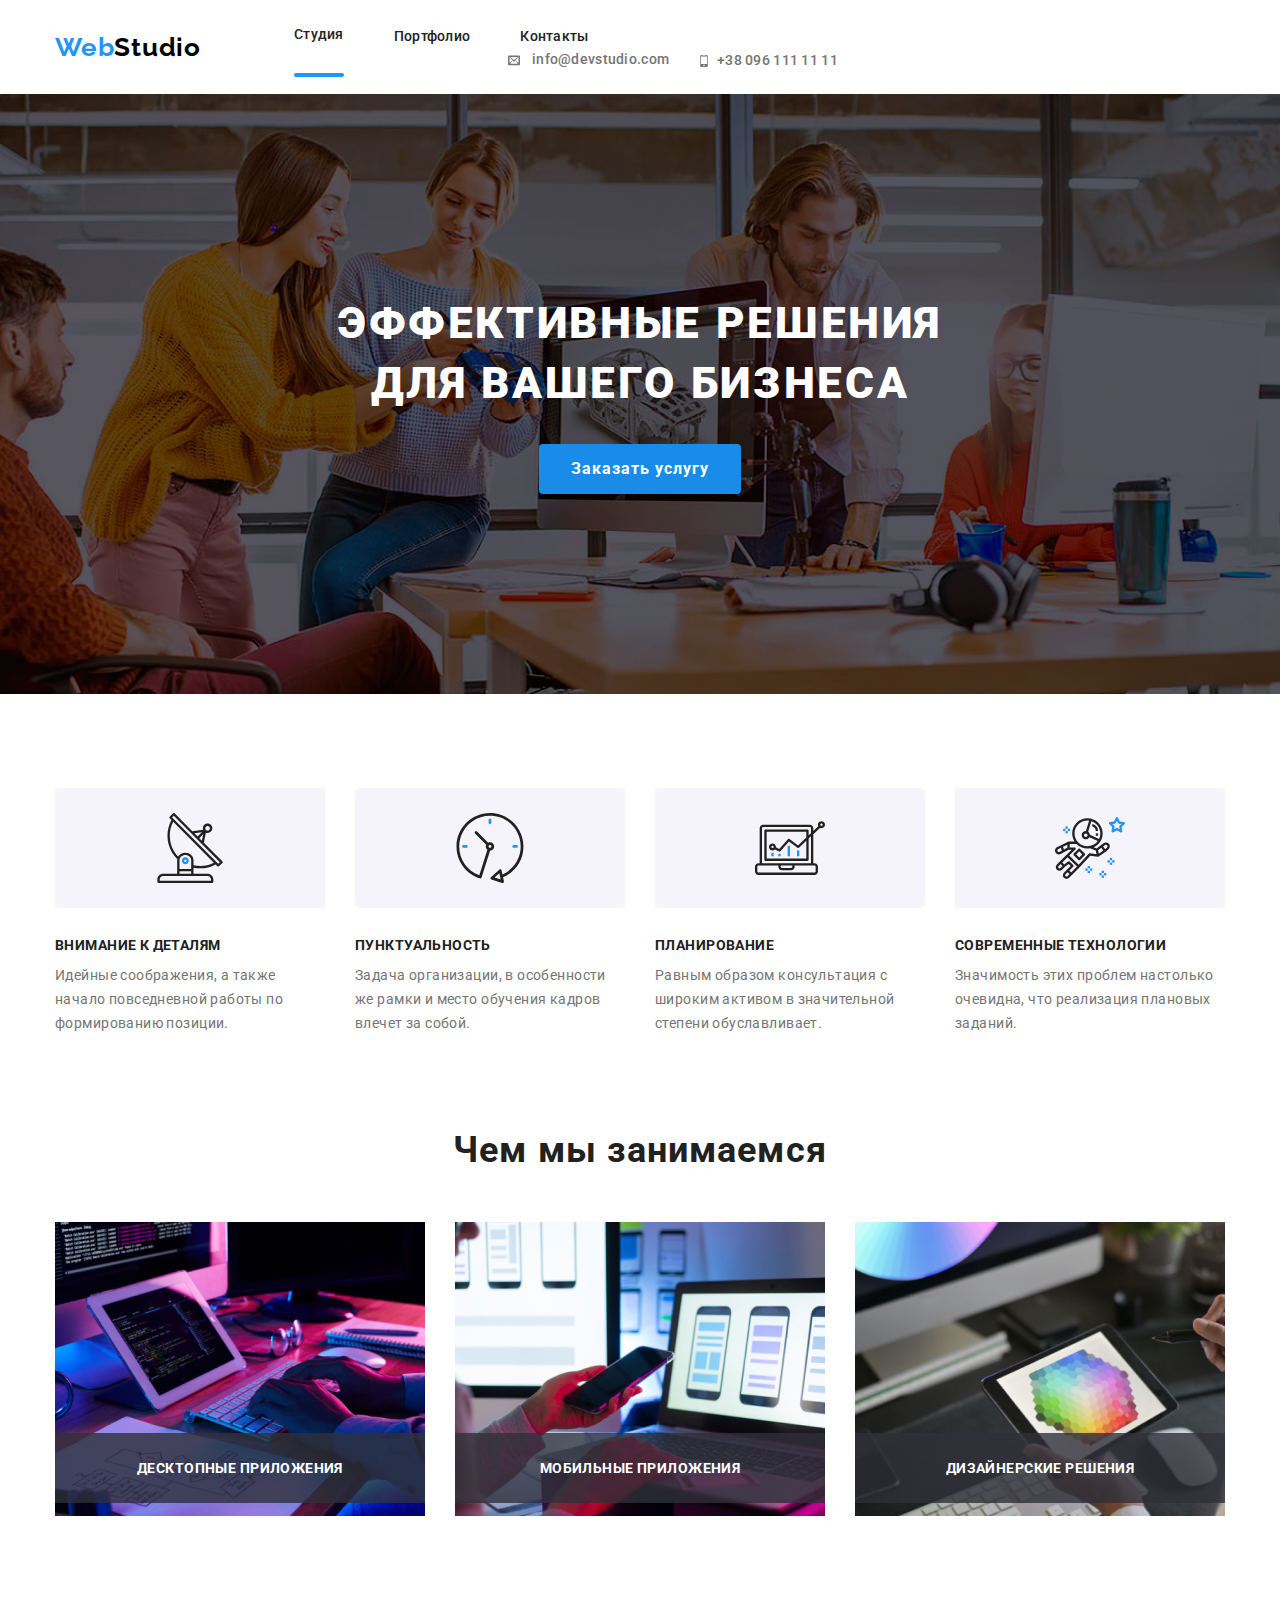
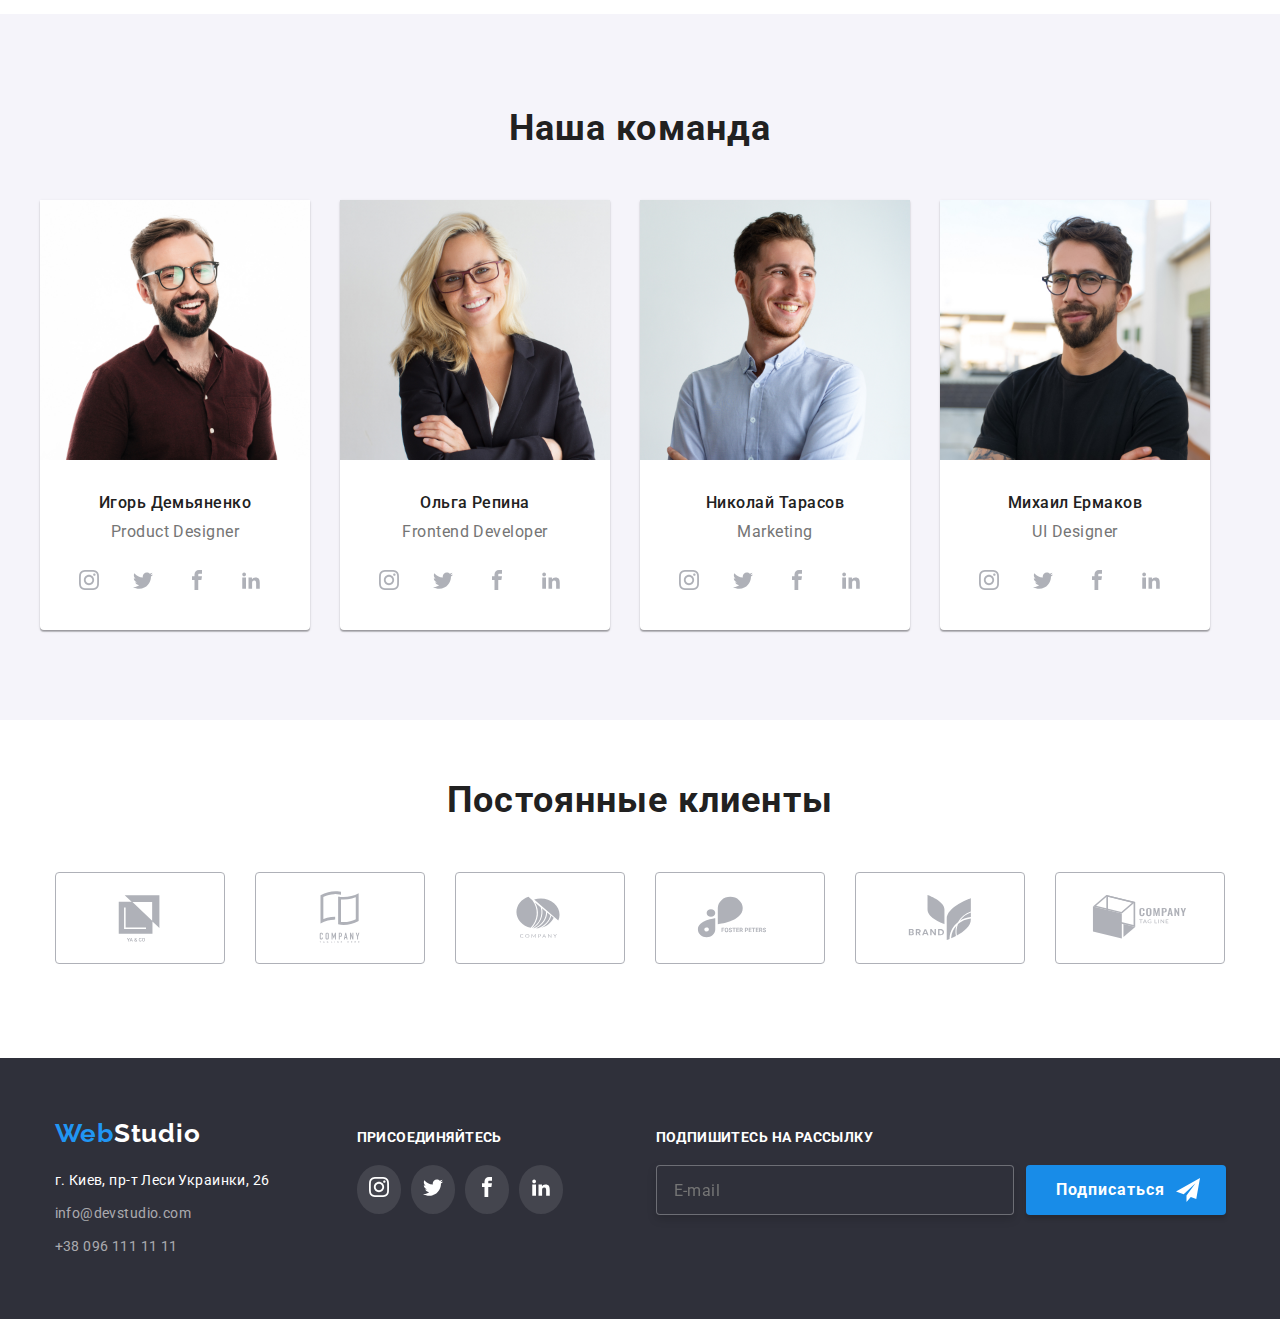
==== commit 645d0765: "23/01/22" ====
--- a/index.html
+++ b/index.html
@@ -35,6 +35,7 @@
               </svg>
               </button>
              <div class="menu-container" id="menu-container" data-menu>
+               <div class="menu-link">
                  <ul class="top-link">
                      <li class="top-link__item">
                        <a class="top-link__nav activ" href="index.html">Студия</a>
@@ -67,6 +68,7 @@
                 <a class="burger-social line2" href="#">Twitter</a>
                 <a class="burger-social line3" href="#">Facebook</a>
                 <a class="burger-social" href="#">LinkedIn</a>
+              </div>
               </div>
            </div>
            </nav>
--- a/css/main.min.css
+++ b/css/main.min.css
@@ -1,2 +1,2 @@
-:root{--primary-text-color: #757575;--title-text-color: #212121;--accent-color: #ffffff}*{margin:0;padding:0;border:none}body{font-family:Roboto, sans-serif}ul{padding:0;margin:0;list-style:none}a{text-decoration:none}@media screen and (min-width: 319px){.container{margin:0 auto;padding-left:15px;padding-right:15px;-webkit-box-sizing:border-box;box-sizing:border-box;-webkit-box-pack:center;-webkit-justify-content:center;-ms-flex-pack:center;justify-content:center}}@media screen and (min-width: 767px){.container{margin:0 auto;padding-left:15px;padding-right:15px;-webkit-box-sizing:border-box;box-sizing:border-box;-webkit-box-pack:center;-webkit-justify-content:center;-ms-flex-pack:center;justify-content:center}}@media screen and (min-width: 1280px){.container{width:1200px;margin:0 auto;padding-left:15px;padding-right:15px;-webkit-box-sizing:border-box;box-sizing:border-box;-webkit-box-pack:center;-webkit-justify-content:center;-ms-flex-pack:center;justify-content:center}}.button{margin-top:30px;padding:10px 32px;font-family:Roboto;font-style:normal;font-weight:bold;font-size:16px;line-height:1.87;background:#188ce8;-webkit-box-shadow:0px 4px 4px rgba(0,0,0,0.15);box-shadow:0px 4px 4px rgba(0,0,0,0.15);-webkit-border-radius:4px;border-radius:4px;letter-spacing:0.06em;color:#ffffff}@media screen and (min-width: 319px){.backdrop{padding:93px 15px;position:fixed;top:0;left:0;width:100%;height:100%;background:rgba(0,0,0,0.2);opacity:1;z-index:2;-webkit-transition:opacity 250ms cubic-bezier(0.4, 0, 0.2, 1);-o-transition:opacity 250ms cubic-bezier(0.4, 0, 0.2, 1);transition:opacity 250ms cubic-bezier(0.4, 0, 0.2, 1);overflow-y:scroll}}@media screen and (min-width: 1280px){.backdrop{position:fixed;top:0;left:0;width:100%;height:100%;background:rgba(0,0,0,0.2);opacity:1;z-index:2;-webkit-transition:opacity 250ms cubic-bezier(0.4, 0, 0.2, 1);-o-transition:opacity 250ms cubic-bezier(0.4, 0, 0.2, 1);transition:opacity 250ms cubic-bezier(0.4, 0, 0.2, 1)}}.backdrop.is-hidden{opacity:0;pointer-events:none}.backdrop.is-hidden .modal{-webkit-transform:translate(-50%, -50%) scale(0.1);-ms-transform:translate(-50%, -50%) scale(0.1);transform:translate(-50%, -50%) scale(0.1)}@media screen and (min-width: 319px){.modal{position:absolute;margin:0 auto;padding-left:40px;padding-right:40px;top:50%;left:50%;width:450px;height:609px;background:#ffffff;-webkit-box-shadow:0px 1px 3px rgba(0,0,0,0.12),0px 1px 1px rgba(0,0,0,0.14),0px 2px 1px rgba(0,0,0,0.2);box-shadow:0px 1px 3px rgba(0,0,0,0.12),0px 1px 1px rgba(0,0,0,0.14),0px 2px 1px rgba(0,0,0,0.2);-webkit-border-radius:4px;border-radius:4px;-webkit-transform:translate(-50%, -50%) scale(1);-ms-transform:translate(-50%, -50%) scale(1);transform:translate(-50%, -50%) scale(1);-webkit-transition:-webkit-transform 250ms cubic-bezier(0.4, 0, 0.2, 1);transition:-webkit-transform 250ms cubic-bezier(0.4, 0, 0.2, 1);-o-transition:transform 250ms cubic-bezier(0.4, 0, 0.2, 1);transition:transform 250ms cubic-bezier(0.4, 0, 0.2, 1);transition:transform 250ms cubic-bezier(0.4, 0, 0.2, 1), -webkit-transform 250ms cubic-bezier(0.4, 0, 0.2, 1)}}@media screen and (min-width: 1280px){.modal{position:absolute;top:50%;left:50%;width:528px;min-height:581px;padding:40px;background:#ffffff;-webkit-box-shadow:0px 1px 3px rgba(0,0,0,0.12),0px 1px 1px rgba(0,0,0,0.14),0px 2px 1px rgba(0,0,0,0.2);box-shadow:0px 1px 3px rgba(0,0,0,0.12),0px 1px 1px rgba(0,0,0,0.14),0px 2px 1px rgba(0,0,0,0.2);-webkit-border-radius:4px;border-radius:4px;-webkit-transform:translate(-50%, -50%) scale(1);-ms-transform:translate(-50%, -50%) scale(1);transform:translate(-50%, -50%) scale(1);-webkit-transition:-webkit-transform 250ms cubic-bezier(0.4, 0, 0.2, 1);transition:-webkit-transform 250ms cubic-bezier(0.4, 0, 0.2, 1);-o-transition:transform 250ms cubic-bezier(0.4, 0, 0.2, 1);transition:transform 250ms cubic-bezier(0.4, 0, 0.2, 1);transition:transform 250ms cubic-bezier(0.4, 0, 0.2, 1), -webkit-transform 250ms cubic-bezier(0.4, 0, 0.2, 1)}}.close-modal{position:absolute;top:8px;right:8px;width:30px;height:30px;border:1px solid rgba(0,0,0,0.1);-webkit-border-radius:50%;border-radius:50%;background-color:#fff;cursor:pointer}.close-button{margin-top:5px}.close-button:hover,:focus{outline:none;border-color:rgba(0,0,0,0.1);fill:#2196f3;-webkit-transition:fill 250ms cubic-bezier(0.4, 0, 0.2, 1);-o-transition:fill 250ms cubic-bezier(0.4, 0, 0.2, 1);transition:fill 250ms cubic-bezier(0.4, 0, 0.2, 1)}@media screen and (min-width: 319px){.title-modal{margin-top:40px;display:block;width:370px;height:40px;font-family:Roboto;font-style:normal;font-weight:bold;font-size:20px;line-height:23px;text-align:center;letter-spacing:0.03em;color:#212121}}@media screen and (min-width: 1280px){.title-modal{margin-top:0;display:block;margin-bottom:20px;width:448px;height:23px;font-family:Roboto;font-style:normal;font-weight:bold;font-size:20px;line-height:23px;text-align:center;letter-spacing:0.03em;color:#212121}}@media screen and (min-width: 319px){.form-container{margin:0 auto}}@media screen and (min-width: 1280px){.form-container{margin-top:12px}}@media screen and (min-width: 319px){.form-field{margin-top:20px;display:block;margin-bottom:10px;position:relative}}@media screen and (min-width: 1280px){.form-field{margin-top:20px;display:block;margin-bottom:10px;position:relative}}.form-field input,.form-messeg{width:100%;height:40px;border:1px solid rgba(33,33,33,0.2);-webkit-border-radius:4px;border-radius:4px;font-size:16px;margin-top:15px;padding:0 10px 0 40px;-webkit-transition:250ms linear border;-o-transition:250ms linear border;transition:250ms linear border}.form-field input:focus,.form-messeg:focus{outline:none;border:1px solid #2196f3}.form-field input:focus+svg,.form-messeg:focus+svg{fill:#2196f3}.form-messeg{resize:none;height:120px;padding:12px 16px}.label-modal{display:block;position:absolute;font-family:Roboto;font-style:normal;font-weight:normal;font-size:12px;line-height:14px;letter-spacing:0.01em;color:#757575;margin-top:-4px}.modal-icon{position:absolute;top:50%;left:10px;-webkit-transition:250ms linear fill;-o-transition:250ms linear fill;transition:250ms linear fill}.form-messeg:placeholder{color:rgba(117,117,117,0.5)}@media screen and (min-width: 319px){.policy-box{font-family:Roboto;font-style:normal;font-weight:normal;font-size:11px;line-height:1.16px;letter-spacing:0.03em;color:#757575;margin-bottom:30px;display:-webkit-box;display:-webkit-flex;display:-ms-flexbox;display:flex;-webkit-box-align:center;-webkit-align-items:center;-ms-flex-align:center;align-items:center}}@media screen and (min-width: 1280px){.policy-box{font-family:Roboto;font-style:normal;font-weight:normal;font-size:13px;line-height:1.71px;letter-spacing:0.03em;color:#757575;margin-bottom:30px;margin-left:10px;display:-webkit-box;display:-webkit-flex;display:-ms-flexbox;display:flex;-webkit-box-align:center;-webkit-align-items:center;-ms-flex-align:center;align-items:center}}.policy-box a{color:#2196f3;text-decoration:underline;padding-left:5px}.policy-chackbox{position:absolute;width:1px;height:1px;margin:1px;border:0px;padding:0px;clip:rect(0 0 0 0);overflow:hidden}.policy-chackbox:checked+.policy-box::before{background-color:#2196f3;background-image:url(../img/icon-check.svg);background-repeat:no-repeat;background-position:center;border-color:transparent}.policy-chackbox:focus+.policy-box::before{border:none;outline:1px solid #2196f3}.policy-box::before{content:"";width:16px;height:16px;border:1px solid #212121;-webkit-border-radius:2px;border-radius:2px;margin-right:7px}@media screen and (min-width: 319px){.form-submit{width:200px;height:50px;font-family:Roboto;font-style:normal;font-weight:bold;font-size:16px;line-height:1.87;background:#188ce8;-webkit-box-shadow:0px 4px 4px rgba(0,0,0,0.15);box-shadow:0px 4px 4px rgba(0,0,0,0.15);-webkit-border-radius:4px;border-radius:4px;letter-spacing:0.06em;color:#ffffff}}@media screen and (min-width: 1280px){.form-submit{width:200px;height:50px;font-family:Roboto;font-style:normal;font-weight:bold;font-size:16px;line-height:1.87;background:#188ce8;-webkit-box-shadow:0px 4px 4px rgba(0,0,0,0.15);box-shadow:0px 4px 4px rgba(0,0,0,0.15);-webkit-border-radius:4px;border-radius:4px;letter-spacing:0.06em;color:#ffffff}}@media screen and (min-width: 319px){.footer-submit{margin-left:0;margin-top:20px;width:200px;height:50px;font-family:Roboto;font-style:normal;font-weight:bold;font-size:16px;line-height:1.87;background:#188ce8;-webkit-box-shadow:0px 4px 4px rgba(0,0,0,0.15);box-shadow:0px 4px 4px rgba(0,0,0,0.15);-webkit-border-radius:4px;border-radius:4px;letter-spacing:0.06em;color:#ffffff;background-image:url(../img/icon-send.svg);background-repeat:no-repeat;background-position-y:center;background-position-x:150px}}@media screen and (min-width: 767px){.footer-submit{margin-left:125px;margin-top:20px;width:200px;height:50px;font-family:Roboto;font-style:normal;font-weight:bold;font-size:16px;line-height:1.87;background:#188ce8;-webkit-box-shadow:0px 4px 4px rgba(0,0,0,0.15);box-shadow:0px 4px 4px rgba(0,0,0,0.15);-webkit-border-radius:4px;border-radius:4px;letter-spacing:0.06em;color:#ffffff;background-image:url(../img/icon-send.svg);background-repeat:no-repeat;background-position-y:center;background-position-x:150px}}@media screen and (min-width: 1280px){.footer-submit{width:200px;height:50px;margin-top:20px;margin-left:12px;font-family:Roboto;font-style:normal;font-weight:bold;font-size:16px;line-height:1.87;background:#188ce8;-webkit-box-shadow:0px 4px 4px rgba(0,0,0,0.15);box-shadow:0px 4px 4px rgba(0,0,0,0.15);-webkit-border-radius:4px;border-radius:4px;letter-spacing:0.06em;color:#ffffff;background-image:url(../img/icon-send.svg);background-repeat:no-repeat;background-position-y:center;background-position-x:150px}}@media screen and (min-width: 319px){.header{padding:16px 0;position:relative}}@media screen and (min-width: 767px){.header{display:-webkit-box;display:-webkit-flex;display:-ms-flexbox;display:flex;-webkit-flex-wrap:wrap;-ms-flex-wrap:wrap;flex-wrap:wrap;-webkit-box-pack:center;-webkit-justify-content:center;-ms-flex-pack:center;justify-content:center;padding:22px 0}}@media screen and (min-width: 1280px){.header{width:100%;background:#ffffff;padding:25px 0}}@media screen and (min-width: 319px){.hiro{width:100%;background:rgba(47,48,58,0.4);padding:118px 0;background-position:center;background-repeat:no-repeat;background-image:-webkit-gradient(linear, left top, right top, from(rgba(0,0,0,0.4)), to(rgba(0,0,0,0.4))),url(../img/Header-img.jpg);background-image:-webkit-linear-gradient(left, rgba(0,0,0,0.4), rgba(0,0,0,0.4)),url(../img/Header-img.jpg);background-image:-o-linear-gradient(left, rgba(0,0,0,0.4), rgba(0,0,0,0.4)),url(../img/Header-img.jpg);background-image:linear-gradient(to right, rgba(0,0,0,0.4), rgba(0,0,0,0.4)),url(../img/Header-img.jpg)}}@media screen and (min-width: 767px){.hiro{width:100%;background:rgba(47,48,58,0.4);padding:118px 0;background-position:center;background-repeat:no-repeat;-webkit-background-size:cover;background-size:cover;background-image:-webkit-gradient(linear, left top, right top, from(rgba(17,7,7,0.4)), to(rgba(0,0,0,0.4))),url(../img/Header-img.jpg);background-image:-webkit-linear-gradient(left, rgba(17,7,7,0.4), rgba(0,0,0,0.4)),url(../img/Header-img.jpg);background-image:-o-linear-gradient(left, rgba(17,7,7,0.4), rgba(0,0,0,0.4)),url(../img/Header-img.jpg);background-image:linear-gradient(to right, rgba(17,7,7,0.4), rgba(0,0,0,0.4)),url(../img/Header-img.jpg)}}@media screen and (min-width: 1280px){.hiro{width:100%;background:rgba(47,48,58,0.4);padding:200px 0 200px 0;height:600px;background-position:center;background-repeat:no-repeat;background-image:-webkit-gradient(linear, left top, right top, from(rgba(17,7,7,0.4)), to(rgba(0,0,0,0.4))),url(../img/img7.jpg);background-image:-webkit-linear-gradient(left, rgba(17,7,7,0.4), rgba(0,0,0,0.4)),url(../img/img7.jpg);background-image:-o-linear-gradient(left, rgba(17,7,7,0.4), rgba(0,0,0,0.4)),url(../img/img7.jpg);background-image:linear-gradient(to right, rgba(17,7,7,0.4), rgba(0,0,0,0.4)),url(../img/img7.jpg)}}@media screen and (min-width: 319px){.peculiarities{padding-top:60px}}@media screen and (min-width: 1280px){.peculiarities{padding-top:94px}}@media screen and (min-width: 319px){.what-are-we-doing{display:none}}@media screen and (min-width: 1280px){.what-are-we-doing{display:block;padding:94px 0}}@media screen and (min-width: 319px){.our-team{text-align:center;padding-top:94px;padding-bottom:94px;background:#f5f4fa}}@media screen and (min-width: 767px){.our-team{padding:60px 0}}@media screen and (min-width: 1280px){.our-team{text-align:center;padding-top:94px;background:#f5f4fa}}@media screen and (min-width: 1280px){.regular-customers{width:100%;margin:0 auto;text-align:center;padding-bottom:94px}}@media screen and (min-width: 319px){.footer-title{width:100%;padding:60px 0;background-color:#2f303a}}@media screen and (min-width: 1280px){.footer-title{width:100%;padding:60px 0;background-color:#2f303a}}@media screen and (min-width: 319px){.header__nav{display:-webkit-box;display:-webkit-flex;display:-ms-flexbox;display:flex}}@media screen and (min-width: 1280px){.header__nav{padding:0;-webkit-box-align:center;-webkit-align-items:center;-ms-flex-align:center;align-items:center;display:-webkit-box;display:-webkit-flex;display:-ms-flexbox;display:flex}}@media screen and (min-width: 319px){.top-line-link{font-family:Raleway;font-style:normal;font-weight:bold;font-size:24px;line-height:1.16;letter-spacing:0.03em;color:#000;text-decoration:none;-webkit-transition:background-color,fill,color 250ms cubic-bezier(0.4, 0, 0.2, 1);-o-transition:background-color,fill,color 250ms cubic-bezier(0.4, 0, 0.2, 1);transition:background-color,fill,color 250ms cubic-bezier(0.4, 0, 0.2, 1)}.top-line-link:hover,.top-line-link:focus{color:#2196f3}}@media screen and (min-width: 767px){.top-line-link{display:-webkit-box;display:-webkit-flex;display:-ms-flexbox;display:flex;-webkit-box-align:center;-webkit-align-items:center;-ms-flex-align:center;align-items:center;font-family:Raleway;font-style:normal;font-weight:bold;font-size:24px;line-height:1.16;letter-spacing:0.03em;color:#000;text-decoration:none;-webkit-transition:background-color,fill,color 250ms cubic-bezier(0.4, 0, 0.2, 1);-o-transition:background-color,fill,color 250ms cubic-bezier(0.4, 0, 0.2, 1);transition:background-color,fill,color 250ms cubic-bezier(0.4, 0, 0.2, 1)}.top-line-link:hover,.top-line-link:focus{color:#2196f3}}@media screen and (min-width: 1280px){.top-line-link{font-family:Raleway;font-style:normal;font-weight:bold;font-size:26px;line-height:1.19;letter-spacing:0.03em;color:#000;text-decoration:none;-webkit-transition:background-color,fill,color 250ms cubic-bezier(0.4, 0, 0.2, 1);-o-transition:background-color,fill,color 250ms cubic-bezier(0.4, 0, 0.2, 1);transition:background-color,fill,color 250ms cubic-bezier(0.4, 0, 0.2, 1)}.top-line-link:hover,.top-line-link:focus{color:#2196f3}}@media screen and (min-width: 319px){.menu-button{position:absolute;top:22px;right:22px;-webkit-box-align:center;-webkit-align-items:center;-ms-flex-align:center;align-items:center;display:-webkit-inline-box;display:-webkit-inline-flex;display:-ms-inline-flexbox;display:inline-flex;background-color:transparent;z-index:3}}@media screen and (min-width: 767px){.menu-button{display:none}}@media screen and (min-width: 1280px){.menu-button{display:none}}@media screen and (min-width: 319px){.menu-button .icon-close{display:none}}@media screen and (min-width: 319px){.menu-button.is-open .icon-close{display:block;z-index:3}}@media screen and (min-width: 319px){.menu-button.is-open .icon-menu{display:none}}@media screen and (min-width: 767px){.mobile-menu{display:none}}@media screen and (min-width: 1280px){.mobile-menu{display:none}}@media screen and (min-width: 319px){.menu-container .menu-container.is-open{position:absolute;display:block;width:100%;height:796px;left:0;background:#fff}}@media screen and (min-width: 767px){.menu-container{display:-webkit-box;display:-webkit-flex;display:-ms-flexbox;display:flex}}@media screen and (min-width: 1280px){.menu-container{display:block;display:-webkit-box;display:-webkit-flex;display:-ms-flexbox;display:flex;-webkit-box-align:center;-webkit-align-items:center;-ms-flex-align:center;align-items:center}}@media screen and (min-width: 767px){.top-link{display:-webkit-box;display:-webkit-flex;display:-ms-flexbox;display:flex;-webkit-box-align:center;-webkit-align-items:center;-ms-flex-align:center;align-items:center}}@media screen and (min-width: 1280px){.top-link{display:block;display:-webkit-box;display:-webkit-flex;display:-ms-flexbox;display:flex;-webkit-box-align:center;-webkit-align-items:center;-ms-flex-align:center;align-items:center;-webkit-box-pack:center;-webkit-justify-content:center;-ms-flex-pack:center;justify-content:center}}.link1:hover,.link1:focus{color:#2196f3}@media screen and (min-width: 319px){.top-link__item:nth-child(1){padding-top:48px;padding-left:40px}}@media screen and (min-width: 767px){.top-link__item:nth-child(1){padding-top:0;padding-left:0;margin:0 50px 0 88px}}@media screen and (min-width: 1280px){.top-link__item:nth-child(1){padding-top:0;padding-left:0;margin:0 50px 0 93px}}@media screen and (min-width: 319px){.top-link__item:nth-child(2){padding:32px 0;padding-left:40px}}@media screen and (min-width: 767px){.top-link__item:nth-child(2){padding-left:0;padding:0;margin-right:50px}}@media screen and (min-width: 1280px){.top-link__item:nth-child(2){padding-left:0;padding:0;margin-right:50px}}@media screen and (min-width: 319px){.top-link__item:nth-child(3){padding-left:40px}}@media screen and (min-width: 767px){.top-link__item:nth-child(3){padding-left:0}}@media screen and (min-width: 767px){.adress-item:nth-child(1){margin-left:84px}}@media screen and (min-width: 1280px){.adress-item:nth-child(1){margin:0 30px 0 305px}}@media screen and (min-width: 319px){.top-link__nav{font-family:Roboto;font-style:normal;font-weight:500;font-size:40px;line-height:1.17;text-align:center;letter-spacing:0.02em;color:#212121}.top-link__nav:hover,.top-link__nav:focus{color:#2196f3}}@media screen and (min-width: 767px){.top-link__nav{font-family:Roboto;font-style:normal;font-weight:500;font-size:14px;line-height:1.14;letter-spacing:0.02em;text-decoration:none;color:#212121;-webkit-transition:background-color,fill,color 250ms cubic-bezier(0.4, 0, 0.2, 1);-o-transition:background-color,fill,color 250ms cubic-bezier(0.4, 0, 0.2, 1);transition:background-color,fill,color 250ms cubic-bezier(0.4, 0, 0.2, 1)}.top-link__nav:hover,.top-link__nav:focus{color:#2196f3}}@media screen and (min-width: 1280px){.top-link__nav{font-family:Roboto;font-style:normal;font-weight:500;font-size:14px;line-height:1.14;letter-spacing:0.02em;text-decoration:none;color:#212121;-webkit-transition:background-color,fill,color 250ms cubic-bezier(0.4, 0, 0.2, 1);-o-transition:background-color,fill,color 250ms cubic-bezier(0.4, 0, 0.2, 1);transition:background-color,fill,color 250ms cubic-bezier(0.4, 0, 0.2, 1)}.top-link__nav:hover,.top-link__nav:focus{color:#2196f3}}@media screen and (min-width: 767px){.activ::after{content:"";display:block;position:relative;top:30px;bottom:auto;width:100%;height:4px;background-color:#2196f3;-webkit-border-radius:2px;border-radius:2px}}@media screen and (min-width: 1280px){.activ::after{content:"";display:block;position:relative;top:30px;bottom:auto;width:100%;height:4px;background-color:#2196f3;-webkit-border-radius:2px;border-radius:2px}}@media screen and (min-width: 767px){.adress{display:-webkit-box;display:-webkit-flex;display:-ms-flexbox;display:flex;-webkit-box-orient:vertical;-webkit-box-direction:reverse;-webkit-flex-direction:column-reverse;-ms-flex-direction:column-reverse;flex-direction:column-reverse}}@media screen and (min-width: 1280px){.adress{display:block;display:-webkit-box;display:-webkit-flex;display:-ms-flexbox;display:flex;-webkit-box-orient:vertical;-webkit-box-direction:reverse;-webkit-flex-direction:column-reverse;-ms-flex-direction:column-reverse;flex-direction:column-reverse}}@media screen and (min-width: 319px){.adress-item{padding-top:32px;padding-left:40px}}@media screen and (min-width: 767px){.adress-item{padding-top:0;padding-left:0;margin-top:0;margin-left:84px}}@media screen and (min-width: 1280px){.adress-item{padding-top:0;padding-left:0;margin-top:5px;margin-left:305px}}@media screen and (min-width: 319px){.mail-icon{display:none}}@media screen and (min-width: 767px){.mail-icon{display:block;width:16px;height:12px;margin-right:10px;fill:var(--primary-text-color);-webkit-transition:background-color,fill,color 250ms cubic-bezier(0.4, 0, 0.2, 1);-o-transition:background-color,fill,color 250ms cubic-bezier(0.4, 0, 0.2, 1);transition:background-color,fill,color 250ms cubic-bezier(0.4, 0, 0.2, 1)}}@media screen and (min-width: 1280px){.mail-icon{display:block;width:16px;height:12px;margin-right:10px;fill:var(--primary-text-color);-webkit-transition:background-color,fill,color 250ms cubic-bezier(0.4, 0, 0.2, 1);-o-transition:background-color,fill,color 250ms cubic-bezier(0.4, 0, 0.2, 1);transition:background-color,fill,color 250ms cubic-bezier(0.4, 0, 0.2, 1)}}@media screen and (min-width: 319px){.mail-link{font-family:Roboto;font-style:normal;font-weight:500;font-size:24px;line-height:28px;letter-spacing:0.02em;color:#757575;-webkit-transition:background-color,fill,color 250ms cubic-bezier(0.4, 0, 0.2, 1);-o-transition:background-color,fill,color 250ms cubic-bezier(0.4, 0, 0.2, 1);transition:background-color,fill,color 250ms cubic-bezier(0.4, 0, 0.2, 1)}.mail-link:hover,.mail-link:focus{color:#2196f3}}@media screen and (min-width: 767px){.mail-link{display:-webkit-box;display:-webkit-flex;display:-ms-flexbox;display:flex;-webkit-box-align:center;-webkit-align-items:center;-ms-flex-align:center;align-items:center;font-family:Roboto;font-style:normal;font-weight:500;font-size:12px;line-height:1.16;letter-spacing:0.02em;color:#757575;text-decoration:none;-webkit-transition:background-color,fill,color 250ms cubic-bezier(0.4, 0, 0.2, 1);-o-transition:background-color,fill,color 250ms cubic-bezier(0.4, 0, 0.2, 1);transition:background-color,fill,color 250ms cubic-bezier(0.4, 0, 0.2, 1)}.mail-link:hover,.mail-link:focus{color:#2196f3}.mail-link:hover .mail-icon,.mail-link:focus .mail-icon{fill:#2196f3}}@media screen and (min-width: 1280px){.mail-link{display:-webkit-box;display:-webkit-flex;display:-ms-flexbox;display:flex;-webkit-box-align:center;-webkit-align-items:center;-ms-flex-align:center;align-items:center;font-family:Roboto;font-style:normal;font-weight:500;font-size:14px;line-height:1.14;letter-spacing:0.02em;color:#757575;text-decoration:none;-webkit-transition:background-color,fill,color 250ms cubic-bezier(0.4, 0, 0.2, 1);-o-transition:background-color,fill,color 250ms cubic-bezier(0.4, 0, 0.2, 1);transition:background-color,fill,color 250ms cubic-bezier(0.4, 0, 0.2, 1)}.mail-link:hover,.mail-link:focus{color:#2196f3}.mail-link:hover .mail-icon,.mail-link:focus .mail-icon{fill:#2196f3}}@media screen and (min-width: 319px){.tel{-webkit-box-orient:horizontal;-webkit-box-direction:reverse;-webkit-flex-direction:row-reverse;-ms-flex-direction:row-reverse;flex-direction:row-reverse;padding-top:302px;padding-left:40px}}@media screen and (min-width: 767px){.tel{padding-top:0;padding-left:0;margin-top:10px;margin-left:84px}}@media screen and (min-width: 1280px){.tel{padding-top:0;padding-left:0;margin-top:-15px;margin-left:495px}}@media screen and (min-width: 319px){.tel-icon{display:none}}@media screen and (min-width: 767px){.tel-icon{display:block;width:16px;height:12px;margin-right:5px;fill:var(--primary-text-color)}}@media screen and (min-width: 1280px){.tel-icon{display:block;width:16px;height:12px;margin-right:5px;fill:var(--primary-text-color)}}@media screen and (min-width: 319px){.tel-link{font-family:Roboto;font-style:normal;font-weight:500;font-size:34px;line-height:1.17;letter-spacing:0.02em;color:#2196f3}}@media screen and (min-width: 767px){.tel-link{display:-webkit-box;display:-webkit-flex;display:-ms-flexbox;display:flex;-webkit-box-align:center;-webkit-align-items:center;-ms-flex-align:center;align-items:center;font-family:Roboto;font-style:normal;font-weight:500;font-size:12px;line-height:1.16;letter-spacing:0.02em;text-decoration:none;color:#757575;-webkit-transition:background-color,fill,color 250ms cubic-bezier(0.4, 0, 0.2, 1);-o-transition:background-color,fill,color 250ms cubic-bezier(0.4, 0, 0.2, 1);transition:background-color,fill,color 250ms cubic-bezier(0.4, 0, 0.2, 1)}.tel-link:hover,.tel-link:focus{color:#2196f3}.tel-link:hover:hover .tel-icon,.tel-link:hover:focus .tel-icon,.tel-link:focus:hover .tel-icon,.tel-link:focus:focus .tel-icon{fill:#2196f3}}@media screen and (min-width: 1280px){.tel-link{font-family:Roboto;font-style:normal;font-weight:500;font-size:14px;line-height:1.14;letter-spacing:0.02em;text-decoration:none;color:#757575;-webkit-transition:background-color,fill,color 250ms cubic-bezier(0.4, 0, 0.2, 1);-o-transition:background-color,fill,color 250ms cubic-bezier(0.4, 0, 0.2, 1);transition:background-color,fill,color 250ms cubic-bezier(0.4, 0, 0.2, 1)}.tel-link:hover,.tel-link:focus{color:#2196f3}.tel-link:hover:hover .tel-icon,.tel-link:hover:focus .tel-icon,.tel-link:focus:hover .tel-icon,.tel-link:focus:focus .tel-icon{fill:#2196f3}}.span{color:#2196f3}@media screen and (min-width: 319px){.menu-container{display:none}.menu-container.is-open{width:100%;top:0;position:absolute;display:block;height:100vh;left:0;background:#fff;z-index:2}}@media screen and (min-width: 767px){.menu-container{display:-webkit-box;display:-webkit-flex;display:-ms-flexbox;display:flex}}@media screen and (min-width: 319px){.burger-box{padding-top:64px;padding-left:40px}}@media screen and (min-width: 767px){.burger-box{padding-top:0;padding-left:0;display:none}}@media screen and (min-width: 1280px){.burger-box{padding-top:0;padding-left:0;display:none}}@media screen and (min-width: 319px){.burger-social{font-family:Roboto;font-style:normal;font-weight:500;font-size:18px;line-height:1.22;letter-spacing:0.02em;color:#2196f3}}.line1::after{content:"";margin:0 10px;width:22px;height:0px;left:135px;top:726px;border:1px solid rgba(33,33,33,0.2);-webkit-transform:rotate(90deg);-ms-transform:rotate(90deg);transform:rotate(90deg)}.line2::after{content:"";margin:0 10px;width:22px;height:0px;left:135px;top:726px;border:1px solid rgba(33,33,33,0.2);-webkit-transform:rotate(90deg);-ms-transform:rotate(90deg);transform:rotate(90deg)}.line3::after{content:"";margin:0 10px;width:22px;height:0px;left:135px;top:726px;border:1px solid rgba(33,33,33,0.2);-webkit-transform:rotate(90deg);-ms-transform:rotate(90deg);transform:rotate(90deg)}@media screen and (min-width: 319px){.title-container{margin:0 auto;text-align:center;padding:0 15px}}@media screen and (min-width: 767px){.title-container{text-align:center;margin:0 auto;padding:0 15px}}@media screen and (min-width: 1280px){.title-container{text-align:center;margin:0 auto;padding:0 15px}}@media screen and (min-width: 319px){.text{font-family:Roboto;font-style:normal;font-weight:900;font-size:26px;line-height:1.61;text-align:center;letter-spacing:0.06em;text-transform:uppercase;color:#ffffff}}@media screen and (min-width: 1280px){.text{font-family:Roboto;font-style:normal;font-weight:900;font-size:44px;line-height:1.36;text-align:center;letter-spacing:0.06em;text-transform:uppercase;color:#ffffff}}@media screen and (min-width: 767px){.group-peculiarities{display:-webkit-box;display:-webkit-flex;display:-ms-flexbox;display:flex;-webkit-flex-wrap:wrap;-ms-flex-wrap:wrap;flex-wrap:wrap;-webkit-box-pack:center;-webkit-justify-content:center;-ms-flex-pack:center;justify-content:center;margin-bottom:60px}}@media screen and (min-width: 1280px){.group-peculiarities{display:-webkit-box;display:-webkit-flex;display:-ms-flexbox;display:flex;-webkit-flex-wrap:nowrap;-ms-flex-wrap:nowrap;flex-wrap:nowrap;margin-bottom:0}}@media screen and (min-width: 1280px){.feature:not(:last-child){width:270px;height:120px;margin-right:30px}}@media screen and (min-width: 767px){.feature:nth-child(odd){margin-right:30px}}@media screen and (min-width: 767px){.feature{width:354px}}@media screen and (min-width: 319px){.feature__antenna{width:70px;height:70px}}@media screen and (min-width: 767px){.feature__antenna{width:70px;height:70px}}@media screen and (min-width: 1280px){.feature__antenna{width:70px;height:70px}}@media screen and (min-width: 319px){.feature-svg{display:-webkit-box;display:-webkit-flex;display:-ms-flexbox;display:flex;-webkit-box-pack:center;-webkit-justify-content:center;-ms-flex-pack:center;justify-content:center;-webkit-box-align:center;-webkit-align-items:center;-ms-flex-align:center;align-items:center;height:120px;background:#f5f4fa;-webkit-border-radius:4px;border-radius:4px}}@media screen and (min-width: 767px){.feature-svg{display:-webkit-box;display:-webkit-flex;display:-ms-flexbox;display:flex;-webkit-box-pack:center;-webkit-justify-content:center;-ms-flex-pack:center;justify-content:center;-webkit-box-align:center;-webkit-align-items:center;-ms-flex-align:center;align-items:center;width:354px;background:#f5f4fa;-webkit-border-radius:4px;border-radius:4px}}@media screen and (min-width: 1280px){.feature-svg{display:-webkit-box;display:-webkit-flex;display:-ms-flexbox;display:flex;-webkit-box-pack:center;-webkit-justify-content:center;-ms-flex-pack:center;justify-content:center;-webkit-box-align:center;-webkit-align-items:center;-ms-flex-align:center;align-items:center;width:270px;height:120px;background:#f5f4fa;-webkit-border-radius:4px;border-radius:4px}}@media screen and (min-width: 319px){.feature__clock{width:70px;height:70px}}@media screen and (min-width: 1280px){.feature__clock{width:70px;height:70px}}@media screen and (min-width: 319px){.feature__diagram{width:70px;height:70px}}@media screen and (min-width: 1280px){.feature__diagram{width:70px;height:70px}}@media screen and (min-width: 319px){.feature__astronaut{width:70px;height:70px}}@media screen and (min-width: 1280px){.feature__astronaut{width:70px;height:70px}}@media screen and (min-width: 319px){.feature__title{text-align:center;padding-top:30px;padding-bottom:10px;font-family:Roboto;font-style:normal;font-weight:bold;font-size:14px;line-height:1.14;letter-spacing:0.03em;text-transform:uppercase;color:#212121}}@media screen and (min-width: 767px){.feature__title{text-align:left;padding-bottom:10px;font-family:Roboto;font-style:normal;font-weight:bold;font-size:14px;line-height:1.14;letter-spacing:0.03em;text-transform:uppercase;color:#212121}}@media screen and (min-width: 1280px){.feature__title{text-align:left;padding-bottom:10px;font-family:Roboto;font-style:normal;font-weight:bold;font-size:14px;line-height:1.14;letter-spacing:0.03em;text-transform:uppercase;color:#212121}}.feature__text{font-family:Roboto;font-style:normal;font-weight:normal;font-size:14px;line-height:1.71;letter-spacing:0.03em;color:#757575}.what-are-we-doing__img{display:-webkit-box;display:-webkit-flex;display:-ms-flexbox;display:flex}.what-are-we-doing__title{margin:0;margin-bottom:50px;text-align:center;font-family:Roboto;font-style:normal;font-weight:bold;font-size:36px;line-height:1.16;letter-spacing:0.03em;color:#212121}.img:not(:last-child){margin-right:30px}.descript{position:absolute;width:370px;height:70px;top:1433px;background:rgba(47,48,58,0.8)}.descript__title{margin:27px;color:#ffffff;font-family:Roboto;font-style:normal;font-weight:bold;font-size:14px;line-height:16px;text-align:center;letter-spacing:0.03em;text-transform:uppercase}@media screen and (min-width: 319px){.our-team__title{margin-bottom:50px;font-family:Roboto;font-style:normal;font-weight:bold;font-size:28px;line-height:1.17;letter-spacing:0.03em;color:#212121}}@media screen and (min-width: 1280px){.our-team__title{margin-bottom:50px;font-family:Roboto;font-style:normal;font-weight:bold;font-size:36px;line-height:1.16;letter-spacing:0.03em;color:#212121}}@media screen and (min-width: 767px){.team{-webkit-box-pack:center;-webkit-justify-content:center;-ms-flex-pack:center;justify-content:center;display:-webkit-box;display:-webkit-flex;display:-ms-flexbox;display:flex;-webkit-flex-wrap:wrap;-ms-flex-wrap:wrap;flex-wrap:wrap}}@media screen and (min-width: 1280px){.team{-webkit-flex-wrap:nowrap;-ms-flex-wrap:nowrap;flex-wrap:nowrap;display:-webkit-box;display:-webkit-flex;display:-ms-flexbox;display:flex;margin:0}}.team__title{padding-top:30px}@media screen and (min-width: 319px){.team__img{margin-bottom:30px;background:#ffffff;-webkit-box-shadow:0px 1px 3px rgba(0,0,0,0.12),0px 1px 1px rgba(0,0,0,0.14),0px 2px 1px rgba(0,0,0,0.2);box-shadow:0px 1px 3px rgba(0,0,0,0.12),0px 1px 1px rgba(0,0,0,0.14),0px 2px 1px rgba(0,0,0,0.2);-webkit-border-radius:0px 0px 4px 4px;border-radius:0px 0px 4px 4px}}@media screen and (min-width: 767px){.team__img{width:354px;margin-bottom:30px;background:#ffffff;-webkit-box-shadow:0px 1px 3px rgba(0,0,0,0.12),0px 1px 1px rgba(0,0,0,0.14),0px 2px 1px rgba(0,0,0,0.2);box-shadow:0px 1px 3px rgba(0,0,0,0.12),0px 1px 1px rgba(0,0,0,0.14),0px 2px 1px rgba(0,0,0,0.2);-webkit-border-radius:0px 0px 4px 4px;border-radius:0px 0px 4px 4px}}@media screen and (min-width: 1280px){.team__img{margin-right:30px;background:#ffffff;-webkit-box-shadow:0px 1px 3px rgba(0,0,0,0.12),0px 1px 1px rgba(0,0,0,0.14),0px 2px 1px rgba(0,0,0,0.2);box-shadow:0px 1px 3px rgba(0,0,0,0.12),0px 1px 1px rgba(0,0,0,0.14),0px 2px 1px rgba(0,0,0,0.2);-webkit-border-radius:0px 0px 4px 4px;border-radius:0px 0px 4px 4px}}@media screen and (min-width: 767px){.team__img:nth-child(odd){margin-right:30px}}@media screen and (min-width: 319px){.team-img{width:100%}}@media screen and (min-width: 1280px){.team-img{width:270px;height:260px}}.team__name{padding-bottom:10px;font-family:Roboto;font-style:normal;font-weight:500;font-size:16px;line-height:1.18;text-align:center;letter-spacing:0.03em;color:#212121}.team__profession{font-family:Roboto;font-style:normal;font-weight:normal;font-size:16px;line-height:1.18;text-align:center;letter-spacing:0.03em;color:#757575}@media screen and (min-width: 319px){.social-links{display:-webkit-box;display:-webkit-flex;display:-ms-flexbox;display:flex;-webkit-box-pack:center;-webkit-justify-content:center;-ms-flex-pack:center;justify-content:center;-webkit-box-align:center;-webkit-align-items:center;-ms-flex-align:center;align-items:center;padding:16px 0 24px 0}}@media screen and (min-width: 1280px){.social-links{display:-webkit-box;display:-webkit-flex;display:-ms-flexbox;display:flex;-webkit-box-pack:center;-webkit-justify-content:center;-ms-flex-pack:center;justify-content:center;-webkit-box-align:center;-webkit-align-items:center;-ms-flex-align:center;align-items:center}}.social-list{margin-right:10px}@media screen and (min-width: 319px){.social-list__icon{display:-webkit-inline-box;display:-webkit-inline-flex;display:-ms-inline-flexbox;display:inline-flex;-webkit-box-pack:center;-webkit-justify-content:center;-ms-flex-pack:center;justify-content:center;-webkit-box-align:center;-webkit-align-items:center;-ms-flex-align:center;align-items:center;padding:12px;-webkit-border-radius:50%;border-radius:50%;background:rgba(255,255,255,0.1);-webkit-transition:background-color 250ms cubic-bezier(0.4, 0, 0.2, 1);-o-transition:background-color 250ms cubic-bezier(0.4, 0, 0.2, 1);transition:background-color 250ms cubic-bezier(0.4, 0, 0.2, 1)}.social-list__icon:hover{background-color:#2196f3}.social-list__icon:focus{background-color:#2196f3}.social-list__icon:focus .team-icon{fill:var(--accent-color)}.social-list__icon:hover .team-icon{fill:var(--accent-color)}}@media screen and (min-width: 1280px){.social-list__icon{display:block;padding:12px;-webkit-border-radius:50%;border-radius:50%;background:rgba(255,255,255,0.1);-webkit-transition:background-color 250ms cubic-bezier(0.4, 0, 0.2, 1);-o-transition:background-color 250ms cubic-bezier(0.4, 0, 0.2, 1);transition:background-color 250ms cubic-bezier(0.4, 0, 0.2, 1)}.social-list__icon:hover{background-color:#2196f3}.social-list__icon:focus{background-color:#2196f3}.social-list__icon:focus .team-icon{fill:var(--accent-color)}.social-list__icon:hover .team-icon{fill:var(--accent-color)}}.team-icon{fill:#afb1b8}@media screen and (min-width: 319px){.regular-customers__title{text-align:center;margin-top:60px;margin-bottom:30px;font-family:Roboto;font-style:normal;font-weight:bold;font-size:28px;line-height:1.17;letter-spacing:0.03em;color:#212121}}@media screen and (min-width: 1280px){.regular-customers__title{margin-bottom:50px;font-family:Roboto;font-style:normal;font-weight:bold;font-size:36px;line-height:1.16;letter-spacing:0.03em;color:#212121}}@media screen and (min-width: 319px){.customers__client{display:-webkit-box;display:-webkit-flex;display:-ms-flexbox;display:flex;-webkit-flex-wrap:wrap;-ms-flex-wrap:wrap;flex-wrap:wrap;-webkit-box-pack:center;-webkit-justify-content:center;-ms-flex-pack:center;justify-content:center}}@media screen and (min-width: 1280px){.customers__client{width:1200px;margin:0 auto;display:-webkit-box;display:-webkit-flex;display:-ms-flexbox;display:flex;-webkit-box-pack:justify;-webkit-justify-content:space-between;-ms-flex-pack:justify;justify-content:space-between}}@media screen and (min-width: 319px){.client{margin-bottom:15px;width:180px}.client:nth-child(1){margin-right:30px}.client:nth-child(3){margin-right:30px}.client:nth-child(5){margin-right:30px}}@media screen and (min-width: 767px){.client{margin-bottom:15px;width:226px;height:92px}.client:nth-child(1){margin-right:30px}.client:nth-child(2){margin-right:30px}.client:nth-child(3){margin-right:0}.client:nth-child(4){margin-right:30px}.client:nth-child(5){margin-right:30px}}@media screen and (min-width: 1280px){.client{margin-bottom:0;width:170px;height:92px}.client:not(:last-child){margin-right:30px}}.customers__link{width:100%;height:100%;display:-webkit-box;display:-webkit-flex;display:-ms-flexbox;display:flex;-webkit-box-align:center;-webkit-align-items:center;-ms-flex-align:center;align-items:center;-webkit-box-pack:center;-webkit-justify-content:center;-ms-flex-pack:center;justify-content:center;border:1px solid #afb1b8;-webkit-border-radius:4px;border-radius:4px;fill:#afb1b8;-webkit-transition:fill 250ms cubic-bezier(0.4, 0, 0.2, 1),border-color 250ms cubic-bezier(0.4, 0, 0.2, 1);-o-transition:fill 250ms cubic-bezier(0.4, 0, 0.2, 1),border-color 250ms cubic-bezier(0.4, 0, 0.2, 1);transition:fill 250ms cubic-bezier(0.4, 0, 0.2, 1),border-color 250ms cubic-bezier(0.4, 0, 0.2, 1)}.customers__link:hover{fill:#2196f3;border-color:#2196f3}.customers__link:focus{fill:#2196f3;border-color:#2196f3}.svg{-webkit-transition:border-color 250ms cubic-bezier(0.4, 0, 0.2, 1);-o-transition:border-color 250ms cubic-bezier(0.4, 0, 0.2, 1);transition:border-color 250ms cubic-bezier(0.4, 0, 0.2, 1)}.svg:hover{fill:#2196f3;border-color:#2196f3}.svg:focus{fill:#2196f3;border-color:#2196f3}@media screen and (min-width: 319px){.footer-container{display:-webkit-box;display:-webkit-flex;display:-ms-flexbox;display:flex;-webkit-flex-wrap:wrap;-ms-flex-wrap:wrap;flex-wrap:wrap;-webkit-box-pack:center;-webkit-justify-content:center;-ms-flex-pack:center;justify-content:center}}@media (max-width: 480px){.footer-container{margin:0 auto;padding:0 15px;text-align:center;display:-webkit-box;display:-webkit-flex;display:-ms-flexbox;display:flex;-webkit-box-orient:vertical;-webkit-box-direction:normal;-webkit-flex-direction:column;-ms-flex-direction:column;flex-direction:column;-webkit-box-align:center;-webkit-align-items:center;-ms-flex-align:center;align-items:center}}@media screen and (min-width: 767px){.footer-container{-webkit-box-pack:center;-webkit-justify-content:center;-ms-flex-pack:center;justify-content:center;margin:0 auto;padding:0 15px;display:-webkit-box;display:-webkit-flex;display:-ms-flexbox;display:flex;-webkit-flex-wrap:wrap;-ms-flex-wrap:wrap;flex-wrap:wrap}}@media screen and (min-width: 1280px){.footer-container{width:1200px;margin:0 auto;padding:0 15px;-webkit-flex-wrap:nowrap;-ms-flex-wrap:nowrap;flex-wrap:nowrap;display:-webkit-box;display:-webkit-flex;display:-ms-flexbox;display:flex;-webkit-box-align:baseline;-webkit-align-items:baseline;-ms-flex-align:baseline;align-items:baseline}}.footer-adress{min-width:232px;-webkit-box-orient:vertical;-webkit-box-direction:normal;-webkit-flex-direction:column;-ms-flex-direction:column;flex-direction:column;padding-top:20px;font-family:Roboto;font-style:normal;font-weight:normal;font-size:14px;line-height:1.71;letter-spacing:0.03em;color:#ffffff}.footer-item:nth-child(2){padding:9px 0 9px 0}.footer-link{font-family:Raleway;font-style:normal;font-weight:bold;font-size:26px;line-height:1.19;letter-spacing:0.03em;color:#fff;text-decoration:none;-webkit-transition:color 250ms cubic-bezier(0.4, 0, 0.2, 1);-o-transition:color 250ms cubic-bezier(0.4, 0, 0.2, 1);transition:color 250ms cubic-bezier(0.4, 0, 0.2, 1)}.footer-link:hover,.footer-link:focus{color:#2196f3}.footer-mail-link{font-family:Roboto;font-style:normal;font-weight:normal;font-size:14px;line-height:1.71;letter-spacing:0.03em;color:rgba(255,255,255,0.6);-webkit-transition:color 250ms cubic-bezier(0.4, 0, 0.2, 1);-o-transition:color 250ms cubic-bezier(0.4, 0, 0.2, 1);transition:color 250ms cubic-bezier(0.4, 0, 0.2, 1)}.footer-mail-link:hover,.footer-mail-link:focus{color:#2196f3}.footer-tel-link{margin:9px o 9px 0;font-family:Roboto;font-style:normal;font-weight:normal;font-size:14px;line-height:1.71;letter-spacing:0.03em;text-decoration:none;color:rgba(255,255,255,0.6);-webkit-transition:color 250ms cubic-bezier(0.4, 0, 0.2, 1);-o-transition:color 250ms cubic-bezier(0.4, 0, 0.2, 1);transition:color 250ms cubic-bezier(0.4, 0, 0.2, 1)}.footer-tel-link:hover,.footer-tel-link:focus{color:#2196f3}@media screen and (min-width: 319px){.footer-contacts{padding-bottom:60px}}@media screen and (min-width: 767px){.footer-contacts{display:-webkit-box;display:-webkit-flex;display:-ms-flexbox;display:flex;-webkit-box-orient:vertical;-webkit-box-direction:normal;-webkit-flex-direction:column;-ms-flex-direction:column;flex-direction:column;padding-bottom:0}}@media screen and (min-width: 1280px){.footer-contacts{padding:0;display:-webkit-box;display:-webkit-flex;display:-ms-flexbox;display:flex;-webkit-box-orient:vertical;-webkit-box-direction:normal;-webkit-flex-direction:column;-ms-flex-direction:column;flex-direction:column}}@media screen and (min-width: 319px){.footer-social{padding-bottom:60px}}@media screen and (min-width: 767px){.footer-social{padding-bottom:0;margin-left:165px}}@media screen and (min-width: 1280px){.footer-social{padding:0;margin-left:70px}}@media screen and (min-width: 319px){.foter-social-links{display:-webkit-box;display:-webkit-flex;display:-ms-flexbox;display:flex}}@media screen and (min-width: 1280px){.foter-social-links{display:-webkit-box;display:-webkit-flex;display:-ms-flexbox;display:flex;-webkit-box-pack:center;-webkit-justify-content:center;-ms-flex-pack:center;justify-content:center;-webkit-box-align:center;-webkit-align-items:center;-ms-flex-align:center;align-items:center}}.social-title{padding-bottom:20px;font-family:Roboto;font-style:normal;font-weight:bold;font-size:14px;line-height:16px;letter-spacing:0.03em;text-transform:uppercase;color:#ffffff}@media screen and (min-width: 319px){.icon{fill:var(--accent-color)}}@media screen and (min-width: 1280px){.icon{fill:var(--accent-color)}}@media screen and (min-width: 319px){.footer-email{width:100%}}@media screen and (min-width: 767px){.footer-email{display:-webkit-box;display:-webkit-flex;display:-ms-flexbox;display:flex;-webkit-box-align:center;-webkit-align-items:center;-ms-flex-align:center;align-items:center;-webkit-box-pack:center;-webkit-justify-content:center;-ms-flex-pack:center;justify-content:center}}@media screen and (min-width: 1280px){.footer-email{margin-left:83px}}@media screen and (min-width: 767px){.footer-form{margin-top:60px;width:450px;display:-webkit-box;display:-webkit-flex;display:-ms-flexbox;display:flex;-webkit-box-orient:vertical;-webkit-box-direction:normal;-webkit-flex-direction:column;-ms-flex-direction:column;flex-direction:column}}@media screen and (min-width: 1280px){.footer-form{margin-top:0;width:100%}}@media screen and (min-width: 319px){.footer-form__label{width:100%}}@media screen and (min-width: 1280px){.footer-form__label{display:-webkit-box;display:-webkit-flex;display:-ms-flexbox;display:flex}}@media screen and (min-width: 319px){.footer-form__title{text-align:center;font-family:Roboto;font-style:normal;font-weight:bold;font-size:14px;line-height:16px;letter-spacing:0.03em;text-transform:uppercase;color:#ffffff}}@media screen and (min-width: 767px){.footer-form__title{text-align:center;font-family:Roboto;font-style:normal;font-weight:bold;font-size:14px;line-height:16px;letter-spacing:0.03em;text-transform:uppercase;color:#ffffff}}@media screen and (min-width: 1280px){.footer-form__title{text-align:left;font-family:Roboto;font-style:normal;font-weight:bold;font-size:14px;line-height:16px;letter-spacing:0.03em;text-transform:uppercase;color:#ffffff}}@media screen and (min-width: 319px){.footer-input{display:-webkit-box;display:-webkit-flex;display:-ms-flexbox;display:flex;margin-top:20px;width:100%;height:50px;padding:16px 17px;border:1px solid rgba(255,255,255,0.3);-webkit-box-sizing:border-box;box-sizing:border-box;-webkit-filter:drop-shadow(0px 4px 4px rgba(0,0,0,0.15));filter:drop-shadow(0px 4px 4px rgba(0,0,0,0.15));-webkit-border-radius:4px;border-radius:4px;letter-spacing:0.03em;color:rgba(255,255,255,0.6);background-color:#2f303a}}@media screen and (min-width: 1280px){.footer-input{display:-webkit-box;display:-webkit-flex;display:-ms-flexbox;display:flex;margin-top:20px;width:358px;height:50px;padding:16px 17px;border:1px solid rgba(255,255,255,0.3);-webkit-box-sizing:border-box;box-sizing:border-box;-webkit-filter:drop-shadow(0px 4px 4px rgba(0,0,0,0.15));filter:drop-shadow(0px 4px 4px rgba(0,0,0,0.15));-webkit-border-radius:4px;border-radius:4px;letter-spacing:0.03em;color:rgba(255,255,255,0.6);background-color:#2f303a}}.footer-span{margin-left:-30px}@media screen and (min-width: 319px){.portfolio-section{padding:60px 0}}@media screen and (min-width: 1280px){.portfolio-section{padding:94px 0}}@media screen and (min-width: 319px){.portfolio-container{margin:0 auto;padding-left:15px;padding-right:15px}}@media screen and (min-width: 1280px){.portfolio-container{width:1200px;margin:0 auto;padding-left:15px;padding-right:15px}}@media screen and (min-width: 319px){.filters-portfolio{display:-webkit-box;display:-webkit-flex;display:-ms-flexbox;display:flex;-webkit-box-pack:center;-webkit-justify-content:center;-ms-flex-pack:center;justify-content:center}}@media screen and (min-width: 1280px){.filters-portfolio{margin-bottom:34px}}@media screen and (min-width: 319px){.filters{margin-bottom:40px;display:-webkit-box;display:-webkit-flex;display:-ms-flexbox;display:flex;-webkit-flex-wrap:wrap;-ms-flex-wrap:wrap;flex-wrap:wrap}}@media screen and (min-width: 1280px){.filters{margin-bottom:0;display:-webkit-box;display:-webkit-flex;display:-ms-flexbox;display:flex;-webkit-box-pack:center;-webkit-justify-content:center;-ms-flex-pack:center;justify-content:center}}@media screen and (min-width: 319px){.button-portfolio{padding:6px 22px;margin-top:15px;margin-right:8px;font-family:Roboto;font-style:normal;font-weight:500;font-size:16px;line-height:1.62;background:#f5f4fa;-webkit-border-radius:4px;border-radius:4px;border-color:#f5f4fa;-webkit-transition:background-color 250ms cubic-bezier(0.4, 0, 0.2, 1);-o-transition:background-color 250ms cubic-bezier(0.4, 0, 0.2, 1);transition:background-color 250ms cubic-bezier(0.4, 0, 0.2, 1)}.button-portfolio:hover,.button-portfolio:focus{background-color:#2196f3;color:#ffffff;-webkit-box-shadow:0px 3px 1px rgba(0,0,0,0.1),0px 1px 2px rgba(0,0,0,0.08),0px 2px 2px rgba(0,0,0,0.12);box-shadow:0px 3px 1px rgba(0,0,0,0.1),0px 1px 2px rgba(0,0,0,0.08),0px 2px 2px rgba(0,0,0,0.12)}}@media screen and (min-width: 767px){.button-portfolio{padding:6px 22px;margin-right:8px;font-family:Roboto;font-style:normal;font-weight:500;font-size:16px;line-height:1.62;background:#f5f4fa;-webkit-border-radius:4px;border-radius:4px;border-color:#f5f4fa;-webkit-transition:background-color 250ms cubic-bezier(0.4, 0, 0.2, 1);-o-transition:background-color 250ms cubic-bezier(0.4, 0, 0.2, 1);transition:background-color 250ms cubic-bezier(0.4, 0, 0.2, 1)}.button-portfolio:hover,.button-portfolio:focus{background-color:#2196f3;color:#ffffff;-webkit-box-shadow:0px 3px 1px rgba(0,0,0,0.1),0px 1px 2px rgba(0,0,0,0.08),0px 2px 2px rgba(0,0,0,0.12);box-shadow:0px 3px 1px rgba(0,0,0,0.1),0px 1px 2px rgba(0,0,0,0.08),0px 2px 2px rgba(0,0,0,0.12)}}@media screen and (min-width: 1280px){.button-portfolio{padding:6px 22px;margin-right:8px;font-family:Roboto;font-style:normal;font-weight:500;font-size:16px;line-height:1.62;background:#f5f4fa;-webkit-border-radius:4px;border-radius:4px;border-color:#f5f4fa;-webkit-transition:background-color 250ms cubic-bezier(0.4, 0, 0.2, 1);-o-transition:background-color 250ms cubic-bezier(0.4, 0, 0.2, 1);transition:background-color 250ms cubic-bezier(0.4, 0, 0.2, 1)}.button-portfolio:hover,.button-portfolio:focus{background-color:#2196f3;color:#ffffff;-webkit-box-shadow:0px 3px 1px rgba(0,0,0,0.1),0px 1px 2px rgba(0,0,0,0.08),0px 2px 2px rgba(0,0,0,0.12);box-shadow:0px 3px 1px rgba(0,0,0,0.1),0px 1px 2px rgba(0,0,0,0.08),0px 2px 2px rgba(0,0,0,0.12)}}@media screen and (min-width: 767px){.portfolio{-webkit-box-pack:center;-webkit-justify-content:center;-ms-flex-pack:center;justify-content:center;display:-webkit-box;display:-webkit-flex;display:-ms-flexbox;display:flex;-webkit-flex-wrap:wrap;-ms-flex-wrap:wrap;flex-wrap:wrap}}@media screen and (min-width: 1280px){.portfolio{display:-webkit-box;display:-webkit-flex;display:-ms-flexbox;display:flex;-webkit-box-pack:center;-webkit-justify-content:center;-ms-flex-pack:center;justify-content:center;-webkit-flex-wrap:wrap;-ms-flex-wrap:wrap;flex-wrap:wrap}}@media screen and (min-width: 767px){.container1{width:354px;margin-right:30px;margin-top:14px;background:#ffffff;border:1px solid #eeeeee;-webkit-box-sizing:border-box;box-sizing:border-box}.container1:hover,.container1:focus{-webkit-box-shadow:0px 1px 1px rgba(0,0,0,0.12),0px 4px 4px rgba(0,0,0,0.06),1px 4px 6px rgba(0,0,0,0.16);box-shadow:0px 1px 1px rgba(0,0,0,0.12),0px 4px 4px rgba(0,0,0,0.06),1px 4px 6px rgba(0,0,0,0.16)}.container1:hover .description-text{-webkit-transform:translateY(0);-ms-transform:translateY(0);transform:translateY(0);opacity:1}}@media screen and (min-width: 1280px){.container1{width:370px;margin-top:0;margin-right:27px;background:#ffffff;border:1px solid #eeeeee;-webkit-box-sizing:border-box;box-sizing:border-box}.container1:hover,.container1:focus{-webkit-box-shadow:0px 1px 1px rgba(0,0,0,0.12),0px 4px 4px rgba(0,0,0,0.06),1px 4px 6px rgba(0,0,0,0.16);box-shadow:0px 1px 1px rgba(0,0,0,0.12),0px 4px 4px rgba(0,0,0,0.06),1px 4px 6px rgba(0,0,0,0.16)}}.portfolio-description{position:relative;overflow:hidden}.description-text{width:100%;height:100%;background:rgba(33,150,243,0.9);position:absolute;top:1px;left:0;padding:63px 24px;font-family:Roboto;font-style:normal;font-weight:normal;font-size:18px;line-height:28px;letter-spacing:0.03em;color:#ffffff;-webkit-transform:translateY(100%);-ms-transform:translateY(100%);transform:translateY(100%);-webkit-transition:-webkit-transform 250ms cubic-bezier(0.4, 0, 0.2, 1);transition:-webkit-transform 250ms cubic-bezier(0.4, 0, 0.2, 1);-o-transition:transform 250ms cubic-bezier(0.4, 0, 0.2, 1);transition:transform 250ms cubic-bezier(0.4, 0, 0.2, 1);transition:transform 250ms cubic-bezier(0.4, 0, 0.2, 1), -webkit-transform 250ms cubic-bezier(0.4, 0, 0.2, 1)}.work:hover .description-text{-webkit-transform:translateY(0);-ms-transform:translateY(0);transform:translateY(0);opacity:1}.work:focus .description-text{-webkit-transform:translateY(0);-ms-transform:translateY(0);transform:translateY(0);opacity:1}@media screen and (min-width: 767px){.container2{width:354px;margin-top:14px;background:#ffffff;border:1px solid #eeeeee;-webkit-box-sizing:border-box;box-sizing:border-box}.container2:hover,.container2:focus{-webkit-box-shadow:0px 1px 1px rgba(0,0,0,0.12),0px 4px 4px rgba(0,0,0,0.06),1px 4px 6px rgba(0,0,0,0.16);box-shadow:0px 1px 1px rgba(0,0,0,0.12),0px 4px 4px rgba(0,0,0,0.06),1px 4px 6px rgba(0,0,0,0.16)}.container2:hover .description-text{-webkit-transform:translateY(0);-ms-transform:translateY(0);transform:translateY(0);opacity:1}}@media screen and (min-width: 1280px){.container2{width:370px;margin-top:0;margin-right:27px;background:#ffffff;border:1px solid #eeeeee;-webkit-box-sizing:border-box;box-sizing:border-box}.container2:hover,.container2:focus{-webkit-box-shadow:0px 1px 1px rgba(0,0,0,0.12),0px 4px 4px rgba(0,0,0,0.06),1px 4px 6px rgba(0,0,0,0.16);box-shadow:0px 1px 1px rgba(0,0,0,0.12),0px 4px 4px rgba(0,0,0,0.06),1px 4px 6px rgba(0,0,0,0.16)}.container2:hover .description-text{-webkit-transform:translateY(0);-ms-transform:translateY(0);transform:translateY(0);opacity:1}}@media screen and (min-width: 767px){.container3{width:354px;margin-right:30px;margin-top:30px;background:#ffffff;border:1px solid #eeeeee;-webkit-box-sizing:border-box;box-sizing:border-box}.container3:hover,.container3:focus{-webkit-box-shadow:0px 1px 1px rgba(0,0,0,0.12),0px 4px 4px rgba(0,0,0,0.06),1px 4px 6px rgba(0,0,0,0.16);box-shadow:0px 1px 1px rgba(0,0,0,0.12),0px 4px 4px rgba(0,0,0,0.06),1px 4px 6px rgba(0,0,0,0.16)}.container3:hover .description-text{-webkit-transform:translateY(0);-ms-transform:translateY(0);transform:translateY(0);opacity:1}}@media screen and (min-width: 1280px){.container3{margin-right:0;width:370px;margin-top:0;background:#ffffff;border:1px solid #eeeeee;-webkit-box-sizing:border-box;box-sizing:border-box}.container3:hover,.container3:focus{-webkit-box-shadow:0px 1px 1px rgba(0,0,0,0.12),0px 4px 4px rgba(0,0,0,0.06),1px 4px 6px rgba(0,0,0,0.16);box-shadow:0px 1px 1px rgba(0,0,0,0.12),0px 4px 4px rgba(0,0,0,0.06),1px 4px 6px rgba(0,0,0,0.16)}.container3:hover .description-text{-webkit-transform:translateY(0);-ms-transform:translateY(0);transform:translateY(0);opacity:1}}@media screen and (min-width: 767px){.container4{width:354px;margin-top:30px;background:#ffffff;border:1px solid #eeeeee;-webkit-box-sizing:border-box;box-sizing:border-box}.container4:hover,.container4:focus{-webkit-box-shadow:0px 1px 1px rgba(0,0,0,0.12),0px 4px 4px rgba(0,0,0,0.06),1px 4px 6px rgba(0,0,0,0.16);box-shadow:0px 1px 1px rgba(0,0,0,0.12),0px 4px 4px rgba(0,0,0,0.06),1px 4px 6px rgba(0,0,0,0.16)}.container4:hover .description-text{-webkit-transform:translateY(0);-ms-transform:translateY(0);transform:translateY(0);opacity:1}}@media screen and (min-width: 1280px){.container4{width:370px;margin-top:30px;margin-right:27px;background:#ffffff;border:1px solid #eeeeee;-webkit-box-sizing:border-box;box-sizing:border-box}.container4:hover,.container4:focus{-webkit-box-shadow:0px 1px 1px rgba(0,0,0,0.12),0px 4px 4px rgba(0,0,0,0.06),1px 4px 6px rgba(0,0,0,0.16);box-shadow:0px 1px 1px rgba(0,0,0,0.12),0px 4px 4px rgba(0,0,0,0.06),1px 4px 6px rgba(0,0,0,0.16)}.container4:hover .description-text{-webkit-transform:translateY(0);-ms-transform:translateY(0);transform:translateY(0);opacity:1}}@media screen and (min-width: 767px){.container5{width:354px;margin-right:30px;margin-top:30px;background:#ffffff;border:1px solid #eeeeee;-webkit-box-sizing:border-box;box-sizing:border-box}.container5:hover,.container5:focus{-webkit-box-shadow:0px 1px 1px rgba(0,0,0,0.12),0px 4px 4px rgba(0,0,0,0.06),1px 4px 6px rgba(0,0,0,0.16);box-shadow:0px 1px 1px rgba(0,0,0,0.12),0px 4px 4px rgba(0,0,0,0.06),1px 4px 6px rgba(0,0,0,0.16)}.container5:hover .description-text{-webkit-transform:translateY(0);-ms-transform:translateY(0);transform:translateY(0);opacity:1}}@media screen and (min-width: 1280px){.container5{width:370px;margin-top:30px;margin-right:27px;background:#ffffff;border:1px solid #eeeeee;-webkit-box-sizing:border-box;box-sizing:border-box}.container5:hover,.container5:focus{-webkit-box-shadow:0px 1px 1px rgba(0,0,0,0.12),0px 4px 4px rgba(0,0,0,0.06),1px 4px 6px rgba(0,0,0,0.16);box-shadow:0px 1px 1px rgba(0,0,0,0.12),0px 4px 4px rgba(0,0,0,0.06),1px 4px 6px rgba(0,0,0,0.16)}.container5:hover .description-text{-webkit-transform:translateY(0);-ms-transform:translateY(0);transform:translateY(0);opacity:1}}@media screen and (min-width: 767px){.container6{width:354px;margin-top:30px;background:#ffffff;border:1px solid #eeeeee;-webkit-box-sizing:border-box;box-sizing:border-box}.container6:hover,.container6:focus{-webkit-box-shadow:0px 1px 1px rgba(0,0,0,0.12),0px 4px 4px rgba(0,0,0,0.06),1px 4px 6px rgba(0,0,0,0.16);box-shadow:0px 1px 1px rgba(0,0,0,0.12),0px 4px 4px rgba(0,0,0,0.06),1px 4px 6px rgba(0,0,0,0.16)}.container6:hover .description-text{-webkit-transform:translateY(0);-ms-transform:translateY(0);transform:translateY(0);opacity:1}}@media screen and (min-width: 1280px){.container6{width:370px;margin-top:27px;background:#ffffff;border:1px solid #eeeeee;-webkit-box-sizing:border-box;box-sizing:border-box}.container6:hover,.container6:focus{-webkit-box-shadow:0px 1px 1px rgba(0,0,0,0.12),0px 4px 4px rgba(0,0,0,0.06),1px 4px 6px rgba(0,0,0,0.16);box-shadow:0px 1px 1px rgba(0,0,0,0.12),0px 4px 4px rgba(0,0,0,0.06),1px 4px 6px rgba(0,0,0,0.16)}.container6:hover .description-text{-webkit-transform:translateY(0);-ms-transform:translateY(0);transform:translateY(0);opacity:1}}@media screen and (min-width: 767px){.container7{width:354px;margin-right:30px;margin-top:30px;background:#ffffff;border:1px solid #eeeeee;-webkit-box-sizing:border-box;box-sizing:border-box}.container7:hover,.container7:focus{-webkit-box-shadow:0px 1px 1px rgba(0,0,0,0.12),0px 4px 4px rgba(0,0,0,0.06),1px 4px 6px rgba(0,0,0,0.16);box-shadow:0px 1px 1px rgba(0,0,0,0.12),0px 4px 4px rgba(0,0,0,0.06),1px 4px 6px rgba(0,0,0,0.16)}.container7:hover .description-text{-webkit-transform:translateY(0);-ms-transform:translateY(0);transform:translateY(0);opacity:1}}@media screen and (min-width: 1280px){.container7{width:370px;margin-top:30px;margin-right:27px;background:#ffffff;border:1px solid #eeeeee;-webkit-box-sizing:border-box;box-sizing:border-box}.container7:hover,.container7:focus{-webkit-box-shadow:0px 1px 1px rgba(0,0,0,0.12),0px 4px 4px rgba(0,0,0,0.06),1px 4px 6px rgba(0,0,0,0.16);box-shadow:0px 1px 1px rgba(0,0,0,0.12),0px 4px 4px rgba(0,0,0,0.06),1px 4px 6px rgba(0,0,0,0.16)}.container7:hover .description-text{-webkit-transform:translateY(0);-ms-transform:translateY(0);transform:translateY(0);opacity:1}}@media screen and (min-width: 767px){.container8{width:354px;margin-top:30px;background:#ffffff;border:1px solid #eeeeee;-webkit-box-sizing:border-box;box-sizing:border-box}.container8:hover,.container8:focus{-webkit-box-shadow:0px 1px 1px rgba(0,0,0,0.12),0px 4px 4px rgba(0,0,0,0.06),1px 4px 6px rgba(0,0,0,0.16);box-shadow:0px 1px 1px rgba(0,0,0,0.12),0px 4px 4px rgba(0,0,0,0.06),1px 4px 6px rgba(0,0,0,0.16)}.container8:hover .description-text{-webkit-transform:translateY(0);-ms-transform:translateY(0);transform:translateY(0);opacity:1}}@media screen and (min-width: 1280px){.container8{width:370px;margin-top:30px;margin-right:27px;background:#ffffff;border:1px solid #eeeeee;-webkit-box-sizing:border-box;box-sizing:border-box}.container8:hover,.container8:focus{-webkit-box-shadow:0px 1px 1px rgba(0,0,0,0.12),0px 4px 4px rgba(0,0,0,0.06),1px 4px 6px rgba(0,0,0,0.16);box-shadow:0px 1px 1px rgba(0,0,0,0.12),0px 4px 4px rgba(0,0,0,0.06),1px 4px 6px rgba(0,0,0,0.16)}.container8:hover .description-text{-webkit-transform:translateY(0);-ms-transform:translateY(0);transform:translateY(0);opacity:1}}@media screen and (min-width: 767px){.container9{width:354px;margin-top:30px;background:#ffffff;border:1px solid #eeeeee;-webkit-box-sizing:border-box;box-sizing:border-box}.container9:hover,.container9:focus{-webkit-box-shadow:0px 1px 1px rgba(0,0,0,0.12),0px 4px 4px rgba(0,0,0,0.06),1px 4px 6px rgba(0,0,0,0.16);box-shadow:0px 1px 1px rgba(0,0,0,0.12),0px 4px 4px rgba(0,0,0,0.06),1px 4px 6px rgba(0,0,0,0.16)}.container9:hover .description-text{-webkit-transform:translateY(0);-ms-transform:translateY(0);transform:translateY(0);opacity:1}}@media screen and (min-width: 1280px){.container9{width:370px;margin-top:30px;background:#ffffff;border:1px solid #eeeeee;-webkit-box-sizing:border-box;box-sizing:border-box}.container9:hover,.container9:focus{-webkit-box-shadow:0px 1px 1px rgba(0,0,0,0.12),0px 4px 4px rgba(0,0,0,0.06),1px 4px 6px rgba(0,0,0,0.16);box-shadow:0px 1px 1px rgba(0,0,0,0.12),0px 4px 4px rgba(0,0,0,0.06),1px 4px 6px rgba(0,0,0,0.16)}.container9:hover .description-text{-webkit-transform:translateY(0);-ms-transform:translateY(0);transform:translateY(0);opacity:1}}.portfolio-title{padding:20px 24px}.portfolio-title-container{font-family:Roboto;font-style:normal;font-weight:bold;font-size:18px;line-height:2;letter-spacing:0.06em;color:#212121}.porfolio-name{font-family:Roboto;font-style:normal;font-weight:normal;font-size:16px;line-height:1.87;letter-spacing:0.03em;color:#757575}@media screen and (min-width: 319px){.img-portfolio{width:100%}}@media screen and (min-width: 767px){.img-portfolio{width:100%}}@media screen and (min-width: 319px){.section-header-portfolio{padding:16px 0;position:relative;border:1px solid #ececec}}@media screen and (min-width: 767px){.section-header-portfolio{background:#ffffff;padding:25px 0;border:1px solid #ececec}}@media screen and (min-width: 1280px){.section-header-portfolio{width:100%;background:#ffffff;padding:25px 0;border:1px solid #ececec}}
+:root{--primary-text-color: #757575;--title-text-color: #212121;--accent-color: #ffffff}*{margin:0;padding:0;border:none}body{font-family:Roboto, sans-serif}ul{padding:0;margin:0;list-style:none}a{text-decoration:none}@media screen and (min-width: 319px){.container{margin:0 auto;padding-left:15px;padding-right:15px;-webkit-box-sizing:border-box;box-sizing:border-box;-webkit-box-pack:center;-webkit-justify-content:center;-ms-flex-pack:center;justify-content:center}}@media screen and (min-width: 767px){.container{margin:0 auto;padding-left:15px;padding-right:15px;-webkit-box-sizing:border-box;box-sizing:border-box;-webkit-box-pack:center;-webkit-justify-content:center;-ms-flex-pack:center;justify-content:center}}@media screen and (min-width: 1280px){.container{width:1200px;margin:0 auto;padding-left:15px;padding-right:15px;-webkit-box-sizing:border-box;box-sizing:border-box;-webkit-box-pack:center;-webkit-justify-content:center;-ms-flex-pack:center;justify-content:center}}.button{margin-top:30px;padding:10px 32px;font-family:Roboto;font-style:normal;font-weight:bold;font-size:16px;line-height:1.87;background:#188ce8;-webkit-box-shadow:0px 4px 4px rgba(0,0,0,0.15);box-shadow:0px 4px 4px rgba(0,0,0,0.15);-webkit-border-radius:4px;border-radius:4px;letter-spacing:0.06em;color:#ffffff}@media screen and (min-width: 319px){.backdrop{padding:93px 15px;position:fixed;top:0;left:0;width:100%;height:100%;background:rgba(0,0,0,0.2);opacity:1;z-index:2;-webkit-transition:opacity 250ms cubic-bezier(0.4, 0, 0.2, 1);-o-transition:opacity 250ms cubic-bezier(0.4, 0, 0.2, 1);transition:opacity 250ms cubic-bezier(0.4, 0, 0.2, 1);overflow-y:scroll}}@media screen and (min-width: 1280px){.backdrop{position:fixed;top:0;left:0;width:100%;height:100%;background:rgba(0,0,0,0.2);opacity:1;z-index:2;-webkit-transition:opacity 250ms cubic-bezier(0.4, 0, 0.2, 1);-o-transition:opacity 250ms cubic-bezier(0.4, 0, 0.2, 1);transition:opacity 250ms cubic-bezier(0.4, 0, 0.2, 1)}}.backdrop.is-hidden{opacity:0;pointer-events:none}.backdrop.is-hidden .modal{-webkit-transform:translate(-50%, -50%) scale(0.1);-ms-transform:translate(-50%, -50%) scale(0.1);transform:translate(-50%, -50%) scale(0.1)}@media screen and (min-width: 319px){.modal{position:absolute;margin:0 auto;padding-left:40px;padding-right:40px;top:50%;left:50%;width:450px;height:609px;background:#ffffff;-webkit-box-shadow:0px 1px 3px rgba(0,0,0,0.12),0px 1px 1px rgba(0,0,0,0.14),0px 2px 1px rgba(0,0,0,0.2);box-shadow:0px 1px 3px rgba(0,0,0,0.12),0px 1px 1px rgba(0,0,0,0.14),0px 2px 1px rgba(0,0,0,0.2);-webkit-border-radius:4px;border-radius:4px;-webkit-transform:translate(-50%, -50%) scale(1);-ms-transform:translate(-50%, -50%) scale(1);transform:translate(-50%, -50%) scale(1);-webkit-transition:-webkit-transform 250ms cubic-bezier(0.4, 0, 0.2, 1);transition:-webkit-transform 250ms cubic-bezier(0.4, 0, 0.2, 1);-o-transition:transform 250ms cubic-bezier(0.4, 0, 0.2, 1);transition:transform 250ms cubic-bezier(0.4, 0, 0.2, 1);transition:transform 250ms cubic-bezier(0.4, 0, 0.2, 1), -webkit-transform 250ms cubic-bezier(0.4, 0, 0.2, 1)}}@media screen and (min-width: 1280px){.modal{position:absolute;top:50%;left:50%;width:528px;min-height:581px;padding:40px;background:#ffffff;-webkit-box-shadow:0px 1px 3px rgba(0,0,0,0.12),0px 1px 1px rgba(0,0,0,0.14),0px 2px 1px rgba(0,0,0,0.2);box-shadow:0px 1px 3px rgba(0,0,0,0.12),0px 1px 1px rgba(0,0,0,0.14),0px 2px 1px rgba(0,0,0,0.2);-webkit-border-radius:4px;border-radius:4px;-webkit-transform:translate(-50%, -50%) scale(1);-ms-transform:translate(-50%, -50%) scale(1);transform:translate(-50%, -50%) scale(1);-webkit-transition:-webkit-transform 250ms cubic-bezier(0.4, 0, 0.2, 1);transition:-webkit-transform 250ms cubic-bezier(0.4, 0, 0.2, 1);-o-transition:transform 250ms cubic-bezier(0.4, 0, 0.2, 1);transition:transform 250ms cubic-bezier(0.4, 0, 0.2, 1);transition:transform 250ms cubic-bezier(0.4, 0, 0.2, 1), -webkit-transform 250ms cubic-bezier(0.4, 0, 0.2, 1)}}.close-modal{position:absolute;top:8px;right:8px;width:30px;height:30px;border:1px solid rgba(0,0,0,0.1);-webkit-border-radius:50%;border-radius:50%;background-color:#fff;cursor:pointer}.close-button{margin-top:5px}.close-button:hover,:focus{outline:none;border-color:rgba(0,0,0,0.1);fill:#2196f3;-webkit-transition:fill 250ms cubic-bezier(0.4, 0, 0.2, 1);-o-transition:fill 250ms cubic-bezier(0.4, 0, 0.2, 1);transition:fill 250ms cubic-bezier(0.4, 0, 0.2, 1)}@media screen and (min-width: 319px){.title-modal{margin-top:40px;display:block;width:370px;height:40px;font-family:Roboto;font-style:normal;font-weight:bold;font-size:20px;line-height:23px;text-align:center;letter-spacing:0.03em;color:#212121}}@media screen and (min-width: 1280px){.title-modal{margin-top:0;display:block;margin-bottom:20px;width:448px;height:23px;font-family:Roboto;font-style:normal;font-weight:bold;font-size:20px;line-height:23px;text-align:center;letter-spacing:0.03em;color:#212121}}@media screen and (min-width: 319px){.form-container{margin:0 auto}}@media screen and (min-width: 1280px){.form-container{margin-top:12px}}@media screen and (min-width: 319px){.form-field{margin-top:20px;display:block;margin-bottom:10px;position:relative}}@media screen and (min-width: 1280px){.form-field{margin-top:20px;display:block;margin-bottom:10px;position:relative}}.form-field input,.form-messeg{width:100%;height:40px;border:1px solid rgba(33,33,33,0.2);-webkit-border-radius:4px;border-radius:4px;font-size:16px;margin-top:15px;padding:0 10px 0 40px;-webkit-transition:250ms linear border;-o-transition:250ms linear border;transition:250ms linear border}.form-field input:focus,.form-messeg:focus{outline:none;border:1px solid #2196f3}.form-field input:focus+svg,.form-messeg:focus+svg{fill:#2196f3}.form-messeg{resize:none;height:120px;padding:12px 16px}.label-modal{display:block;position:absolute;font-family:Roboto;font-style:normal;font-weight:normal;font-size:12px;line-height:14px;letter-spacing:0.01em;color:#757575;margin-top:-4px}.modal-icon{position:absolute;top:50%;left:10px;-webkit-transition:250ms linear fill;-o-transition:250ms linear fill;transition:250ms linear fill}.form-messeg:placeholder{color:rgba(117,117,117,0.5)}@media screen and (min-width: 319px){.policy-box{font-family:Roboto;font-style:normal;font-weight:normal;font-size:11px;line-height:1.16px;letter-spacing:0.03em;color:#757575;margin-bottom:30px;display:-webkit-box;display:-webkit-flex;display:-ms-flexbox;display:flex;-webkit-box-align:center;-webkit-align-items:center;-ms-flex-align:center;align-items:center}}@media screen and (min-width: 1280px){.policy-box{font-family:Roboto;font-style:normal;font-weight:normal;font-size:13px;line-height:1.71px;letter-spacing:0.03em;color:#757575;margin-bottom:30px;margin-left:10px;display:-webkit-box;display:-webkit-flex;display:-ms-flexbox;display:flex;-webkit-box-align:center;-webkit-align-items:center;-ms-flex-align:center;align-items:center}}.policy-box a{color:#2196f3;text-decoration:underline;padding-left:5px}.policy-chackbox{position:absolute;width:1px;height:1px;margin:1px;border:0px;padding:0px;clip:rect(0 0 0 0);overflow:hidden}.policy-chackbox:checked+.policy-box::before{background-color:#2196f3;background-image:url(../img/icon-check.svg);background-repeat:no-repeat;background-position:center;border-color:transparent}.policy-chackbox:focus+.policy-box::before{border:none;outline:1px solid #2196f3}.policy-box::before{content:"";width:16px;height:16px;border:1px solid #212121;-webkit-border-radius:2px;border-radius:2px;margin-right:7px}@media screen and (min-width: 319px){.form-submit{width:200px;height:50px;font-family:Roboto;font-style:normal;font-weight:bold;font-size:16px;line-height:1.87;background:#188ce8;-webkit-box-shadow:0px 4px 4px rgba(0,0,0,0.15);box-shadow:0px 4px 4px rgba(0,0,0,0.15);-webkit-border-radius:4px;border-radius:4px;letter-spacing:0.06em;color:#ffffff}}@media screen and (min-width: 1280px){.form-submit{width:200px;height:50px;font-family:Roboto;font-style:normal;font-weight:bold;font-size:16px;line-height:1.87;background:#188ce8;-webkit-box-shadow:0px 4px 4px rgba(0,0,0,0.15);box-shadow:0px 4px 4px rgba(0,0,0,0.15);-webkit-border-radius:4px;border-radius:4px;letter-spacing:0.06em;color:#ffffff}}@media screen and (min-width: 319px){.footer-submit{margin-top:20px;width:200px;height:50px;font-family:Roboto;font-style:normal;font-weight:bold;font-size:16px;line-height:1.87;background:#188ce8;-webkit-box-shadow:0px 4px 4px rgba(0,0,0,0.15);box-shadow:0px 4px 4px rgba(0,0,0,0.15);-webkit-border-radius:4px;border-radius:4px;letter-spacing:0.06em;color:#ffffff;background-image:url(../img/icon-send.svg);background-repeat:no-repeat;background-position-y:center;background-position-x:150px}}@media screen and (min-width: 767px){.footer-submit{margin-top:20px;width:200px;height:50px;font-family:Roboto;font-style:normal;font-weight:bold;font-size:16px;line-height:1.87;background:#188ce8;-webkit-box-shadow:0px 4px 4px rgba(0,0,0,0.15);box-shadow:0px 4px 4px rgba(0,0,0,0.15);-webkit-border-radius:4px;border-radius:4px;letter-spacing:0.06em;color:#ffffff;background-image:url(../img/icon-send.svg);background-repeat:no-repeat;background-position-y:center;background-position-x:150px}}@media screen and (min-width: 1280px){.footer-submit{width:200px;height:50px;margin-top:20px;margin-left:12px;font-family:Roboto;font-style:normal;font-weight:bold;font-size:16px;line-height:1.87;background:#188ce8;-webkit-box-shadow:0px 4px 4px rgba(0,0,0,0.15);box-shadow:0px 4px 4px rgba(0,0,0,0.15);-webkit-border-radius:4px;border-radius:4px;letter-spacing:0.06em;color:#ffffff;background-image:url(../img/icon-send.svg);background-repeat:no-repeat;background-position-y:center;background-position-x:150px}}@media screen and (min-width: 319px){.header{padding:16px 0;position:relative}}@media screen and (min-width: 767px){.header{display:-webkit-box;display:-webkit-flex;display:-ms-flexbox;display:flex;-webkit-flex-wrap:wrap;-ms-flex-wrap:wrap;flex-wrap:wrap;-webkit-box-pack:center;-webkit-justify-content:center;-ms-flex-pack:center;justify-content:center;padding:22px 0}}@media screen and (min-width: 1280px){.header{width:100%;background:#ffffff;padding:25px 0}}@media screen and (min-width: 319px){.hiro{width:100%;background:rgba(47,48,58,0.4);padding:118px 0;background-position:center;background-repeat:no-repeat;background-image:-webkit-gradient(linear, left top, right top, from(rgba(0,0,0,0.4)), to(rgba(0,0,0,0.4))),url(../img/Header-img.jpg);background-image:-webkit-linear-gradient(left, rgba(0,0,0,0.4), rgba(0,0,0,0.4)),url(../img/Header-img.jpg);background-image:-o-linear-gradient(left, rgba(0,0,0,0.4), rgba(0,0,0,0.4)),url(../img/Header-img.jpg);background-image:linear-gradient(to right, rgba(0,0,0,0.4), rgba(0,0,0,0.4)),url(../img/Header-img.jpg)}}@media screen and (min-width: 767px){.hiro{width:100%;background:rgba(47,48,58,0.4);padding:118px 0;background-position:center;background-repeat:no-repeat;-webkit-background-size:cover;background-size:cover;background-image:-webkit-gradient(linear, left top, right top, from(rgba(17,7,7,0.4)), to(rgba(0,0,0,0.4))),url(../img/Header-img.jpg);background-image:-webkit-linear-gradient(left, rgba(17,7,7,0.4), rgba(0,0,0,0.4)),url(../img/Header-img.jpg);background-image:-o-linear-gradient(left, rgba(17,7,7,0.4), rgba(0,0,0,0.4)),url(../img/Header-img.jpg);background-image:linear-gradient(to right, rgba(17,7,7,0.4), rgba(0,0,0,0.4)),url(../img/Header-img.jpg)}}@media screen and (min-width: 1280px){.hiro{width:100%;background:rgba(47,48,58,0.4);padding:200px 0 200px 0;height:600px;background-position:center;background-repeat:no-repeat;background-image:-webkit-gradient(linear, left top, right top, from(rgba(17,7,7,0.4)), to(rgba(0,0,0,0.4))),url(../img/img7.jpg);background-image:-webkit-linear-gradient(left, rgba(17,7,7,0.4), rgba(0,0,0,0.4)),url(../img/img7.jpg);background-image:-o-linear-gradient(left, rgba(17,7,7,0.4), rgba(0,0,0,0.4)),url(../img/img7.jpg);background-image:linear-gradient(to right, rgba(17,7,7,0.4), rgba(0,0,0,0.4)),url(../img/img7.jpg)}}@media screen and (min-width: 319px){.peculiarities{padding-top:60px}}@media screen and (min-width: 1280px){.peculiarities{padding-top:94px}}@media screen and (min-width: 319px){.what-are-we-doing{display:none}}@media screen and (min-width: 1280px){.what-are-we-doing{display:block;padding:94px 0}}@media screen and (min-width: 319px){.our-team{text-align:center;padding-top:94px;padding-bottom:94px;background:#f5f4fa}}@media screen and (min-width: 767px){.our-team{padding:60px 0}}@media screen and (min-width: 1280px){.our-team{text-align:center;padding-top:94px;background:#f5f4fa}}@media screen and (min-width: 1280px){.regular-customers{width:100%;margin:0 auto;text-align:center;padding-bottom:94px}}@media screen and (min-width: 319px){.footer-title{width:100%;padding:60px 0;background-color:#2f303a}}@media screen and (min-width: 1280px){.footer-title{width:100%;padding:60px 0;background-color:#2f303a}}@media screen and (min-width: 319px){.header__nav{display:-webkit-box;display:-webkit-flex;display:-ms-flexbox;display:flex}}@media screen and (min-width: 1280px){.header__nav{padding:0;-webkit-box-align:center;-webkit-align-items:center;-ms-flex-align:center;align-items:center;display:-webkit-box;display:-webkit-flex;display:-ms-flexbox;display:flex}}@media screen and (min-width: 319px){.top-line-link{font-family:Raleway;font-style:normal;font-weight:bold;font-size:24px;line-height:1.16;letter-spacing:0.03em;color:#000;text-decoration:none;-webkit-transition:background-color,fill,color 250ms cubic-bezier(0.4, 0, 0.2, 1);-o-transition:background-color,fill,color 250ms cubic-bezier(0.4, 0, 0.2, 1);transition:background-color,fill,color 250ms cubic-bezier(0.4, 0, 0.2, 1)}.top-line-link:hover,.top-line-link:focus{color:#2196f3}}@media screen and (min-width: 767px){.top-line-link{display:-webkit-box;display:-webkit-flex;display:-ms-flexbox;display:flex;-webkit-box-align:center;-webkit-align-items:center;-ms-flex-align:center;align-items:center;font-family:Raleway;font-style:normal;font-weight:bold;font-size:24px;line-height:1.16;letter-spacing:0.03em;color:#000;text-decoration:none;-webkit-transition:background-color,fill,color 250ms cubic-bezier(0.4, 0, 0.2, 1);-o-transition:background-color,fill,color 250ms cubic-bezier(0.4, 0, 0.2, 1);transition:background-color,fill,color 250ms cubic-bezier(0.4, 0, 0.2, 1)}.top-line-link:hover,.top-line-link:focus{color:#2196f3}}@media screen and (min-width: 1280px){.top-line-link{font-family:Raleway;font-style:normal;font-weight:bold;font-size:26px;line-height:1.19;letter-spacing:0.03em;color:#000;text-decoration:none;-webkit-transition:background-color,fill,color 250ms cubic-bezier(0.4, 0, 0.2, 1);-o-transition:background-color,fill,color 250ms cubic-bezier(0.4, 0, 0.2, 1);transition:background-color,fill,color 250ms cubic-bezier(0.4, 0, 0.2, 1)}.top-line-link:hover,.top-line-link:focus{color:#2196f3}}@media screen and (min-width: 319px){.menu-button{position:absolute;top:22px;right:22px;-webkit-box-align:center;-webkit-align-items:center;-ms-flex-align:center;align-items:center;display:-webkit-inline-box;display:-webkit-inline-flex;display:-ms-inline-flexbox;display:inline-flex;background-color:transparent;z-index:3}}@media screen and (min-width: 767px){.menu-button{display:none}}@media screen and (min-width: 1280px){.menu-button{display:none}}@media screen and (min-width: 319px){.menu-button .icon-close{display:none}}@media screen and (min-width: 319px){.menu-button.is-open .icon-close{display:block;z-index:3}}@media screen and (min-width: 319px){.menu-button.is-open .icon-menu{display:none}}@media screen and (min-width: 767px){.mobile-menu{display:none}}@media screen and (min-width: 1280px){.mobile-menu{display:none}}@media screen and (min-width: 319px){.menu-container .menu-container.is-open{position:absolute;display:block;width:100%;height:100vh;left:0;background:#fff}}@media screen and (min-width: 767px){.menu-container{display:-webkit-box;display:-webkit-flex;display:-ms-flexbox;display:flex}}@media screen and (min-width: 1280px){.menu-container{display:block;display:-webkit-box;display:-webkit-flex;display:-ms-flexbox;display:flex;-webkit-box-align:center;-webkit-align-items:center;-ms-flex-align:center;align-items:center}}@media screen and (min-width: 319px){.menu-link{display:-webkit-box;display:-webkit-flex;display:-ms-flexbox;display:flex;-webkit-flex-wrap:wrap;-ms-flex-wrap:wrap;flex-wrap:wrap;-webkit-box-pack:justify;-webkit-justify-content:space-between;-ms-flex-pack:justify;justify-content:space-between}}@media screen and (min-width: 767px){.menu-link{display:-webkit-box;display:-webkit-flex;display:-ms-flexbox;display:flex}}@media screen and (min-width: 1280px){.menu-link{display:-webkit-box;display:-webkit-flex;display:-ms-flexbox;display:flex}}@media screen and (min-width: 767px){.top-link{display:-webkit-box;display:-webkit-flex;display:-ms-flexbox;display:flex;-webkit-box-align:center;-webkit-align-items:center;-ms-flex-align:center;align-items:center}}@media screen and (min-width: 1280px){.top-link{display:block;display:-webkit-box;display:-webkit-flex;display:-ms-flexbox;display:flex;-webkit-box-align:center;-webkit-align-items:center;-ms-flex-align:center;align-items:center;-webkit-box-pack:center;-webkit-justify-content:center;-ms-flex-pack:center;justify-content:center}}.link1:hover,.link1:focus{color:#2196f3}@media screen and (min-width: 319px){.top-link__item:nth-child(1){padding-top:48px;padding-left:40px}}@media screen and (min-width: 767px){.top-link__item:nth-child(1){padding-top:0;padding-left:0;margin:0 50px 0 88px}}@media screen and (min-width: 1280px){.top-link__item:nth-child(1){padding-top:0;padding-left:0;margin:0 50px 0 93px}}@media screen and (min-width: 319px){.top-link__item:nth-child(2){padding:32px 0;padding-left:40px}}@media screen and (min-width: 767px){.top-link__item:nth-child(2){padding-left:0;padding:0;margin-right:50px}}@media screen and (min-width: 1280px){.top-link__item:nth-child(2){padding-left:0;padding:0;margin-right:50px}}@media screen and (min-width: 319px){.top-link__item:nth-child(3){padding-left:40px}}@media screen and (min-width: 767px){.top-link__item:nth-child(3){padding-left:0}}@media screen and (min-width: 767px){.adress-item:nth-child(1){margin-left:84px}}@media screen and (min-width: 1280px){.adress-item:nth-child(1){margin:0 30px 0 305px}}@media screen and (min-width: 319px){.top-link__nav{font-family:Roboto;font-style:normal;font-weight:500;font-size:40px;line-height:1.17;text-align:center;letter-spacing:0.02em;color:#212121}.top-link__nav:hover,.top-link__nav:focus{color:#2196f3}}@media screen and (min-width: 767px){.top-link__nav{font-family:Roboto;font-style:normal;font-weight:500;font-size:14px;line-height:1.14;letter-spacing:0.02em;text-decoration:none;color:#212121;-webkit-transition:background-color,fill,color 250ms cubic-bezier(0.4, 0, 0.2, 1);-o-transition:background-color,fill,color 250ms cubic-bezier(0.4, 0, 0.2, 1);transition:background-color,fill,color 250ms cubic-bezier(0.4, 0, 0.2, 1)}.top-link__nav:hover,.top-link__nav:focus{color:#2196f3}}@media screen and (min-width: 1280px){.top-link__nav{font-family:Roboto;font-style:normal;font-weight:500;font-size:14px;line-height:1.14;letter-spacing:0.02em;text-decoration:none;color:#212121;-webkit-transition:background-color,fill,color 250ms cubic-bezier(0.4, 0, 0.2, 1);-o-transition:background-color,fill,color 250ms cubic-bezier(0.4, 0, 0.2, 1);transition:background-color,fill,color 250ms cubic-bezier(0.4, 0, 0.2, 1)}.top-link__nav:hover,.top-link__nav:focus{color:#2196f3}}@media screen and (min-width: 767px){.activ::after{content:"";display:block;position:relative;top:30px;bottom:auto;width:100%;height:4px;background-color:#2196f3;-webkit-border-radius:2px;border-radius:2px}}@media screen and (min-width: 1280px){.activ::after{content:"";display:block;position:relative;top:30px;bottom:auto;width:100%;height:4px;background-color:#2196f3;-webkit-border-radius:2px;border-radius:2px}}@media screen and (min-width: 767px){.adress{display:-webkit-box;display:-webkit-flex;display:-ms-flexbox;display:flex;-webkit-box-orient:vertical;-webkit-box-direction:reverse;-webkit-flex-direction:column-reverse;-ms-flex-direction:column-reverse;flex-direction:column-reverse}}@media screen and (min-width: 1280px){.adress{display:block;display:-webkit-box;display:-webkit-flex;display:-ms-flexbox;display:flex;-webkit-box-orient:vertical;-webkit-box-direction:reverse;-webkit-flex-direction:column-reverse;-ms-flex-direction:column-reverse;flex-direction:column-reverse}}@media screen and (min-width: 319px){.adress-item{padding-top:32px;padding-left:40px}}@media screen and (min-width: 767px){.adress-item{padding-top:0;padding-left:0;margin-top:0;margin-left:84px}}@media screen and (min-width: 1280px){.adress-item{padding-top:0;padding-left:0;margin-top:5px;margin-left:305px}}@media screen and (min-width: 319px){.mail-icon{display:none}}@media screen and (min-width: 767px){.mail-icon{display:block;width:16px;height:12px;margin-right:10px;fill:var(--primary-text-color);-webkit-transition:background-color,fill,color 250ms cubic-bezier(0.4, 0, 0.2, 1);-o-transition:background-color,fill,color 250ms cubic-bezier(0.4, 0, 0.2, 1);transition:background-color,fill,color 250ms cubic-bezier(0.4, 0, 0.2, 1)}}@media screen and (min-width: 1280px){.mail-icon{display:block;width:16px;height:12px;margin-right:10px;fill:var(--primary-text-color);-webkit-transition:background-color,fill,color 250ms cubic-bezier(0.4, 0, 0.2, 1);-o-transition:background-color,fill,color 250ms cubic-bezier(0.4, 0, 0.2, 1);transition:background-color,fill,color 250ms cubic-bezier(0.4, 0, 0.2, 1)}}@media screen and (min-width: 319px){.mail-link{font-family:Roboto;font-style:normal;font-weight:500;font-size:24px;line-height:28px;letter-spacing:0.02em;color:#757575;-webkit-transition:background-color,fill,color 250ms cubic-bezier(0.4, 0, 0.2, 1);-o-transition:background-color,fill,color 250ms cubic-bezier(0.4, 0, 0.2, 1);transition:background-color,fill,color 250ms cubic-bezier(0.4, 0, 0.2, 1)}.mail-link:hover,.mail-link:focus{color:#2196f3}}@media screen and (min-width: 767px){.mail-link{display:-webkit-box;display:-webkit-flex;display:-ms-flexbox;display:flex;-webkit-box-align:center;-webkit-align-items:center;-ms-flex-align:center;align-items:center;font-family:Roboto;font-style:normal;font-weight:500;font-size:12px;line-height:1.16;letter-spacing:0.02em;color:#757575;text-decoration:none;-webkit-transition:background-color,fill,color 250ms cubic-bezier(0.4, 0, 0.2, 1);-o-transition:background-color,fill,color 250ms cubic-bezier(0.4, 0, 0.2, 1);transition:background-color,fill,color 250ms cubic-bezier(0.4, 0, 0.2, 1)}.mail-link:hover,.mail-link:focus{color:#2196f3}.mail-link:hover .mail-icon,.mail-link:focus .mail-icon{fill:#2196f3}}@media screen and (min-width: 1280px){.mail-link{display:-webkit-box;display:-webkit-flex;display:-ms-flexbox;display:flex;-webkit-box-align:center;-webkit-align-items:center;-ms-flex-align:center;align-items:center;font-family:Roboto;font-style:normal;font-weight:500;font-size:14px;line-height:1.14;letter-spacing:0.02em;color:#757575;text-decoration:none;-webkit-transition:background-color,fill,color 250ms cubic-bezier(0.4, 0, 0.2, 1);-o-transition:background-color,fill,color 250ms cubic-bezier(0.4, 0, 0.2, 1);transition:background-color,fill,color 250ms cubic-bezier(0.4, 0, 0.2, 1)}.mail-link:hover,.mail-link:focus{color:#2196f3}.mail-link:hover .mail-icon,.mail-link:focus .mail-icon{fill:#2196f3}}@media screen and (min-width: 319px){.tel{-webkit-box-orient:horizontal;-webkit-box-direction:reverse;-webkit-flex-direction:row-reverse;-ms-flex-direction:row-reverse;flex-direction:row-reverse;padding-left:40px}}@media screen and (min-width: 767px){.tel{padding-left:0;margin-top:10px;margin-left:84px}}@media screen and (min-width: 1280px){.tel{padding-left:0;margin-top:-15px;margin-left:495px}}@media screen and (min-width: 319px){.tel-icon{display:none}}@media screen and (min-width: 767px){.tel-icon{display:block;width:16px;height:12px;margin-right:5px;fill:var(--primary-text-color)}}@media screen and (min-width: 1280px){.tel-icon{display:block;width:16px;height:12px;margin-right:5px;fill:var(--primary-text-color)}}@media screen and (min-width: 319px){.tel-link{font-family:Roboto;font-style:normal;font-weight:500;font-size:34px;line-height:1.17;letter-spacing:0.02em;color:#2196f3}}@media screen and (min-width: 767px){.tel-link{display:-webkit-box;display:-webkit-flex;display:-ms-flexbox;display:flex;-webkit-box-align:center;-webkit-align-items:center;-ms-flex-align:center;align-items:center;font-family:Roboto;font-style:normal;font-weight:500;font-size:12px;line-height:1.16;letter-spacing:0.02em;text-decoration:none;color:#757575;-webkit-transition:background-color,fill,color 250ms cubic-bezier(0.4, 0, 0.2, 1);-o-transition:background-color,fill,color 250ms cubic-bezier(0.4, 0, 0.2, 1);transition:background-color,fill,color 250ms cubic-bezier(0.4, 0, 0.2, 1)}.tel-link:hover,.tel-link:focus{color:#2196f3}.tel-link:hover:hover .tel-icon,.tel-link:hover:focus .tel-icon,.tel-link:focus:hover .tel-icon,.tel-link:focus:focus .tel-icon{fill:#2196f3}}@media screen and (min-width: 1280px){.tel-link{font-family:Roboto;font-style:normal;font-weight:500;font-size:14px;line-height:1.14;letter-spacing:0.02em;text-decoration:none;color:#757575;-webkit-transition:background-color,fill,color 250ms cubic-bezier(0.4, 0, 0.2, 1);-o-transition:background-color,fill,color 250ms cubic-bezier(0.4, 0, 0.2, 1);transition:background-color,fill,color 250ms cubic-bezier(0.4, 0, 0.2, 1)}.tel-link:hover,.tel-link:focus{color:#2196f3}.tel-link:hover:hover .tel-icon,.tel-link:hover:focus .tel-icon,.tel-link:focus:hover .tel-icon,.tel-link:focus:focus .tel-icon{fill:#2196f3}}.span{color:#2196f3}@media screen and (min-width: 319px){.menu-container{display:none}.menu-container.is-open{width:100%;top:0;position:absolute;display:block;height:100vh;left:0;background:#fff;z-index:2}}@media screen and (min-width: 767px){.menu-container{display:-webkit-box;display:-webkit-flex;display:-ms-flexbox;display:flex}}@media screen and (min-width: 319px){.burger-box{padding-top:64px;padding-left:40px}}@media screen and (min-width: 767px){.burger-box{padding-top:0;padding-left:0;display:none}}@media screen and (min-width: 1280px){.burger-box{padding-top:0;padding-left:0;display:none}}@media screen and (min-width: 319px){.burger-social{font-family:Roboto;font-style:normal;font-weight:500;font-size:18px;line-height:1.22;letter-spacing:0.02em;color:#2196f3}}.line1::after{content:"";margin:0 10px;width:22px;height:0px;left:135px;top:726px;border:1px solid rgba(33,33,33,0.2);-webkit-transform:rotate(90deg);-ms-transform:rotate(90deg);transform:rotate(90deg)}.line2::after{content:"";margin:0 10px;width:22px;height:0px;left:135px;top:726px;border:1px solid rgba(33,33,33,0.2);-webkit-transform:rotate(90deg);-ms-transform:rotate(90deg);transform:rotate(90deg)}.line3::after{content:"";margin:0 10px;width:22px;height:0px;left:135px;top:726px;border:1px solid rgba(33,33,33,0.2);-webkit-transform:rotate(90deg);-ms-transform:rotate(90deg);transform:rotate(90deg)}@media screen and (min-width: 319px){.title-container{margin:0 auto;text-align:center;padding:0 15px}}@media screen and (min-width: 767px){.title-container{text-align:center;margin:0 auto;padding:0 15px}}@media screen and (min-width: 1280px){.title-container{text-align:center;margin:0 auto;padding:0 15px}}@media screen and (min-width: 319px){.text{font-family:Roboto;font-style:normal;font-weight:900;font-size:26px;line-height:1.61;text-align:center;letter-spacing:0.06em;text-transform:uppercase;color:#ffffff}}@media screen and (min-width: 1280px){.text{font-family:Roboto;font-style:normal;font-weight:900;font-size:44px;line-height:1.36;text-align:center;letter-spacing:0.06em;text-transform:uppercase;color:#ffffff}}@media screen and (min-width: 767px){.group-peculiarities{display:-webkit-box;display:-webkit-flex;display:-ms-flexbox;display:flex;-webkit-flex-wrap:wrap;-ms-flex-wrap:wrap;flex-wrap:wrap;-webkit-box-pack:center;-webkit-justify-content:center;-ms-flex-pack:center;justify-content:center;margin-bottom:60px}}@media screen and (min-width: 1280px){.group-peculiarities{display:-webkit-box;display:-webkit-flex;display:-ms-flexbox;display:flex;-webkit-flex-wrap:nowrap;-ms-flex-wrap:nowrap;flex-wrap:nowrap;margin-bottom:0}}@media screen and (min-width: 1280px){.feature:not(:last-child){width:270px;height:120px;margin-right:30px}}@media screen and (min-width: 767px){.feature:nth-child(odd){margin-right:30px}}@media screen and (min-width: 767px){.feature{width:354px}}@media screen and (min-width: 319px){.feature__antenna{width:70px;height:70px}}@media screen and (min-width: 767px){.feature__antenna{width:70px;height:70px}}@media screen and (min-width: 1280px){.feature__antenna{width:70px;height:70px}}@media screen and (min-width: 319px){.feature-svg{display:-webkit-box;display:-webkit-flex;display:-ms-flexbox;display:flex;-webkit-box-pack:center;-webkit-justify-content:center;-ms-flex-pack:center;justify-content:center;-webkit-box-align:center;-webkit-align-items:center;-ms-flex-align:center;align-items:center;height:120px;background:#f5f4fa;-webkit-border-radius:4px;border-radius:4px}}@media screen and (min-width: 767px){.feature-svg{display:-webkit-box;display:-webkit-flex;display:-ms-flexbox;display:flex;-webkit-box-pack:center;-webkit-justify-content:center;-ms-flex-pack:center;justify-content:center;-webkit-box-align:center;-webkit-align-items:center;-ms-flex-align:center;align-items:center;width:354px;background:#f5f4fa;-webkit-border-radius:4px;border-radius:4px}}@media screen and (min-width: 1280px){.feature-svg{display:-webkit-box;display:-webkit-flex;display:-ms-flexbox;display:flex;-webkit-box-pack:center;-webkit-justify-content:center;-ms-flex-pack:center;justify-content:center;-webkit-box-align:center;-webkit-align-items:center;-ms-flex-align:center;align-items:center;width:270px;height:120px;background:#f5f4fa;-webkit-border-radius:4px;border-radius:4px}}@media screen and (min-width: 319px){.feature__clock{width:70px;height:70px}}@media screen and (min-width: 1280px){.feature__clock{width:70px;height:70px}}@media screen and (min-width: 319px){.feature__diagram{width:70px;height:70px}}@media screen and (min-width: 1280px){.feature__diagram{width:70px;height:70px}}@media screen and (min-width: 319px){.feature__astronaut{width:70px;height:70px}}@media screen and (min-width: 1280px){.feature__astronaut{width:70px;height:70px}}@media screen and (min-width: 319px){.feature__title{text-align:center;padding-top:30px;padding-bottom:10px;font-family:Roboto;font-style:normal;font-weight:bold;font-size:14px;line-height:1.14;letter-spacing:0.03em;text-transform:uppercase;color:#212121}}@media screen and (min-width: 767px){.feature__title{text-align:left;padding-bottom:10px;font-family:Roboto;font-style:normal;font-weight:bold;font-size:14px;line-height:1.14;letter-spacing:0.03em;text-transform:uppercase;color:#212121}}@media screen and (min-width: 1280px){.feature__title{text-align:left;padding-bottom:10px;font-family:Roboto;font-style:normal;font-weight:bold;font-size:14px;line-height:1.14;letter-spacing:0.03em;text-transform:uppercase;color:#212121}}.feature__text{font-family:Roboto;font-style:normal;font-weight:normal;font-size:14px;line-height:1.71;letter-spacing:0.03em;color:#757575}.what-are-we-doing__img{display:-webkit-box;display:-webkit-flex;display:-ms-flexbox;display:flex}.what-are-we-doing__title{margin:0;margin-bottom:50px;text-align:center;font-family:Roboto;font-style:normal;font-weight:bold;font-size:36px;line-height:1.16;letter-spacing:0.03em;color:#212121}.img:not(:last-child){margin-right:30px}.descript{position:absolute;width:370px;height:70px;top:1433px;background:rgba(47,48,58,0.8)}.descript__title{margin:27px;color:#ffffff;font-family:Roboto;font-style:normal;font-weight:bold;font-size:14px;line-height:16px;text-align:center;letter-spacing:0.03em;text-transform:uppercase}@media screen and (min-width: 319px){.our-team__title{margin-bottom:50px;font-family:Roboto;font-style:normal;font-weight:bold;font-size:28px;line-height:1.17;letter-spacing:0.03em;color:#212121}}@media screen and (min-width: 1280px){.our-team__title{margin-bottom:50px;font-family:Roboto;font-style:normal;font-weight:bold;font-size:36px;line-height:1.16;letter-spacing:0.03em;color:#212121}}@media screen and (min-width: 767px){.team{-webkit-box-pack:center;-webkit-justify-content:center;-ms-flex-pack:center;justify-content:center;display:-webkit-box;display:-webkit-flex;display:-ms-flexbox;display:flex;-webkit-flex-wrap:wrap;-ms-flex-wrap:wrap;flex-wrap:wrap}}@media screen and (min-width: 1280px){.team{-webkit-flex-wrap:nowrap;-ms-flex-wrap:nowrap;flex-wrap:nowrap;display:-webkit-box;display:-webkit-flex;display:-ms-flexbox;display:flex;margin:0}}.team__title{padding-top:30px}@media screen and (min-width: 319px){.team__img{margin-bottom:30px;background:#ffffff;-webkit-box-shadow:0px 1px 3px rgba(0,0,0,0.12),0px 1px 1px rgba(0,0,0,0.14),0px 2px 1px rgba(0,0,0,0.2);box-shadow:0px 1px 3px rgba(0,0,0,0.12),0px 1px 1px rgba(0,0,0,0.14),0px 2px 1px rgba(0,0,0,0.2);-webkit-border-radius:0px 0px 4px 4px;border-radius:0px 0px 4px 4px}}@media screen and (min-width: 767px){.team__img{width:354px;margin-bottom:30px;background:#ffffff;-webkit-box-shadow:0px 1px 3px rgba(0,0,0,0.12),0px 1px 1px rgba(0,0,0,0.14),0px 2px 1px rgba(0,0,0,0.2);box-shadow:0px 1px 3px rgba(0,0,0,0.12),0px 1px 1px rgba(0,0,0,0.14),0px 2px 1px rgba(0,0,0,0.2);-webkit-border-radius:0px 0px 4px 4px;border-radius:0px 0px 4px 4px}}@media screen and (min-width: 1280px){.team__img{margin-right:30px;background:#ffffff;-webkit-box-shadow:0px 1px 3px rgba(0,0,0,0.12),0px 1px 1px rgba(0,0,0,0.14),0px 2px 1px rgba(0,0,0,0.2);box-shadow:0px 1px 3px rgba(0,0,0,0.12),0px 1px 1px rgba(0,0,0,0.14),0px 2px 1px rgba(0,0,0,0.2);-webkit-border-radius:0px 0px 4px 4px;border-radius:0px 0px 4px 4px}}@media screen and (min-width: 767px){.team__img:nth-child(odd){margin-right:30px}}@media screen and (min-width: 319px){.team-img{width:100%}}@media screen and (min-width: 1280px){.team-img{width:270px;height:260px}}.team__name{padding-bottom:10px;font-family:Roboto;font-style:normal;font-weight:500;font-size:16px;line-height:1.18;text-align:center;letter-spacing:0.03em;color:#212121}.team__profession{font-family:Roboto;font-style:normal;font-weight:normal;font-size:16px;line-height:1.18;text-align:center;letter-spacing:0.03em;color:#757575}@media screen and (min-width: 319px){.social-links{display:-webkit-box;display:-webkit-flex;display:-ms-flexbox;display:flex;-webkit-box-pack:center;-webkit-justify-content:center;-ms-flex-pack:center;justify-content:center;-webkit-box-align:center;-webkit-align-items:center;-ms-flex-align:center;align-items:center;padding:16px 0 24px 0}}@media screen and (min-width: 1280px){.social-links{display:-webkit-box;display:-webkit-flex;display:-ms-flexbox;display:flex;-webkit-box-pack:center;-webkit-justify-content:center;-ms-flex-pack:center;justify-content:center;-webkit-box-align:center;-webkit-align-items:center;-ms-flex-align:center;align-items:center}}.social-list{margin-right:10px}@media screen and (min-width: 319px){.social-list__icon{display:-webkit-inline-box;display:-webkit-inline-flex;display:-ms-inline-flexbox;display:inline-flex;-webkit-box-pack:center;-webkit-justify-content:center;-ms-flex-pack:center;justify-content:center;-webkit-box-align:center;-webkit-align-items:center;-ms-flex-align:center;align-items:center;padding:12px;-webkit-border-radius:50%;border-radius:50%;background:rgba(255,255,255,0.1);-webkit-transition:background-color 250ms cubic-bezier(0.4, 0, 0.2, 1);-o-transition:background-color 250ms cubic-bezier(0.4, 0, 0.2, 1);transition:background-color 250ms cubic-bezier(0.4, 0, 0.2, 1)}.social-list__icon:hover{background-color:#2196f3}.social-list__icon:focus{background-color:#2196f3}.social-list__icon:focus .team-icon{fill:var(--accent-color)}.social-list__icon:hover .team-icon{fill:var(--accent-color)}}@media screen and (min-width: 1280px){.social-list__icon{display:block;padding:12px;-webkit-border-radius:50%;border-radius:50%;background:rgba(255,255,255,0.1);-webkit-transition:background-color 250ms cubic-bezier(0.4, 0, 0.2, 1);-o-transition:background-color 250ms cubic-bezier(0.4, 0, 0.2, 1);transition:background-color 250ms cubic-bezier(0.4, 0, 0.2, 1)}.social-list__icon:hover{background-color:#2196f3}.social-list__icon:focus{background-color:#2196f3}.social-list__icon:focus .team-icon{fill:var(--accent-color)}.social-list__icon:hover .team-icon{fill:var(--accent-color)}}.team-icon{fill:#afb1b8}@media screen and (min-width: 319px){.regular-customers__title{text-align:center;margin-top:60px;margin-bottom:30px;font-family:Roboto;font-style:normal;font-weight:bold;font-size:28px;line-height:1.17;letter-spacing:0.03em;color:#212121}}@media screen and (min-width: 1280px){.regular-customers__title{margin-bottom:50px;font-family:Roboto;font-style:normal;font-weight:bold;font-size:36px;line-height:1.16;letter-spacing:0.03em;color:#212121}}@media screen and (min-width: 319px){.customers__client{display:-webkit-box;display:-webkit-flex;display:-ms-flexbox;display:flex;-webkit-flex-wrap:wrap;-ms-flex-wrap:wrap;flex-wrap:wrap;-webkit-box-pack:center;-webkit-justify-content:center;-ms-flex-pack:center;justify-content:center}}@media screen and (min-width: 1280px){.customers__client{margin:0 auto;display:-webkit-box;display:-webkit-flex;display:-ms-flexbox;display:flex}}@media screen and (min-width: 319px){.client{margin-bottom:15px;width:180px}.client:nth-child(1){margin-right:30px}.client:nth-child(3){margin-right:30px}.client:nth-child(5){margin-right:30px}}@media screen and (min-width: 767px){.client{margin-bottom:15px;width:226px;height:92px}.client:nth-child(1){margin-right:30px}.client:nth-child(2){margin-right:30px}.client:nth-child(3){margin-right:30px}.client:nth-child(4){margin-right:30px}.client:nth-child(5){margin-right:30px}}@media screen and (min-width: 1280px){.client{margin-bottom:0;width:170px;height:92px}.client:not(:last-child){margin-right:30px}}.customers__link{width:100%;height:100%;display:-webkit-box;display:-webkit-flex;display:-ms-flexbox;display:flex;-webkit-box-align:center;-webkit-align-items:center;-ms-flex-align:center;align-items:center;-webkit-box-pack:center;-webkit-justify-content:center;-ms-flex-pack:center;justify-content:center;border:1px solid #afb1b8;-webkit-border-radius:4px;border-radius:4px;fill:#afb1b8;-webkit-transition:fill 250ms cubic-bezier(0.4, 0, 0.2, 1),border-color 250ms cubic-bezier(0.4, 0, 0.2, 1);-o-transition:fill 250ms cubic-bezier(0.4, 0, 0.2, 1),border-color 250ms cubic-bezier(0.4, 0, 0.2, 1);transition:fill 250ms cubic-bezier(0.4, 0, 0.2, 1),border-color 250ms cubic-bezier(0.4, 0, 0.2, 1)}.customers__link:hover{fill:#2196f3;border-color:#2196f3}.customers__link:focus{fill:#2196f3;border-color:#2196f3}.svg{-webkit-transition:border-color 250ms cubic-bezier(0.4, 0, 0.2, 1);-o-transition:border-color 250ms cubic-bezier(0.4, 0, 0.2, 1);transition:border-color 250ms cubic-bezier(0.4, 0, 0.2, 1)}.svg:hover{fill:#2196f3;border-color:#2196f3}.svg:focus{fill:#2196f3;border-color:#2196f3}@media screen and (min-width: 319px){.footer-container{display:-webkit-box;display:-webkit-flex;display:-ms-flexbox;display:flex;-webkit-flex-wrap:wrap;-ms-flex-wrap:wrap;flex-wrap:wrap;-webkit-box-pack:center;-webkit-justify-content:center;-ms-flex-pack:center;justify-content:center}}@media (max-width: 480px){.footer-container{margin:0 auto;padding:0 15px;text-align:center;display:-webkit-box;display:-webkit-flex;display:-ms-flexbox;display:flex;-webkit-box-orient:vertical;-webkit-box-direction:normal;-webkit-flex-direction:column;-ms-flex-direction:column;flex-direction:column;-webkit-box-align:center;-webkit-align-items:center;-ms-flex-align:center;align-items:center}}@media screen and (min-width: 767px){.footer-container{-webkit-box-pack:center;-webkit-justify-content:center;-ms-flex-pack:center;justify-content:center;margin:0 auto;padding:0 15px;display:-webkit-box;display:-webkit-flex;display:-ms-flexbox;display:flex;-webkit-flex-wrap:wrap;-ms-flex-wrap:wrap;flex-wrap:wrap}}@media screen and (min-width: 1280px){.footer-container{width:1200px;margin:0 auto;padding:0 15px;-webkit-flex-wrap:nowrap;-ms-flex-wrap:nowrap;flex-wrap:nowrap;display:-webkit-box;display:-webkit-flex;display:-ms-flexbox;display:flex;-webkit-box-align:baseline;-webkit-align-items:baseline;-ms-flex-align:baseline;align-items:baseline}}.footer-adress{min-width:232px;-webkit-box-orient:vertical;-webkit-box-direction:normal;-webkit-flex-direction:column;-ms-flex-direction:column;flex-direction:column;padding-top:20px;font-family:Roboto;font-style:normal;font-weight:normal;font-size:14px;line-height:1.71;letter-spacing:0.03em;color:#ffffff}.footer-item:nth-child(2){padding:9px 0 9px 0}.footer-link{font-family:Raleway;font-style:normal;font-weight:bold;font-size:26px;line-height:1.19;letter-spacing:0.03em;color:#fff;text-decoration:none;-webkit-transition:color 250ms cubic-bezier(0.4, 0, 0.2, 1);-o-transition:color 250ms cubic-bezier(0.4, 0, 0.2, 1);transition:color 250ms cubic-bezier(0.4, 0, 0.2, 1)}.footer-link:hover,.footer-link:focus{color:#2196f3}.footer-mail-link{font-family:Roboto;font-style:normal;font-weight:normal;font-size:14px;line-height:1.71;letter-spacing:0.03em;color:rgba(255,255,255,0.6);-webkit-transition:color 250ms cubic-bezier(0.4, 0, 0.2, 1);-o-transition:color 250ms cubic-bezier(0.4, 0, 0.2, 1);transition:color 250ms cubic-bezier(0.4, 0, 0.2, 1)}.footer-mail-link:hover,.footer-mail-link:focus{color:#2196f3}.footer-tel-link{margin:9px o 9px 0;font-family:Roboto;font-style:normal;font-weight:normal;font-size:14px;line-height:1.71;letter-spacing:0.03em;text-decoration:none;color:rgba(255,255,255,0.6);-webkit-transition:color 250ms cubic-bezier(0.4, 0, 0.2, 1);-o-transition:color 250ms cubic-bezier(0.4, 0, 0.2, 1);transition:color 250ms cubic-bezier(0.4, 0, 0.2, 1)}.footer-tel-link:hover,.footer-tel-link:focus{color:#2196f3}@media screen and (min-width: 319px){.footer-contacts{padding-bottom:60px}}@media screen and (min-width: 767px){.footer-contacts{display:-webkit-box;display:-webkit-flex;display:-ms-flexbox;display:flex;-webkit-box-orient:vertical;-webkit-box-direction:normal;-webkit-flex-direction:column;-ms-flex-direction:column;flex-direction:column;padding-bottom:0}}@media screen and (min-width: 1280px){.footer-contacts{padding:0;display:-webkit-box;display:-webkit-flex;display:-ms-flexbox;display:flex;-webkit-box-orient:vertical;-webkit-box-direction:normal;-webkit-flex-direction:column;-ms-flex-direction:column;flex-direction:column}}@media screen and (min-width: 319px){.footer-social{padding-bottom:60px}}@media screen and (min-width: 767px){.footer-social{padding-bottom:0;margin-left:165px}}@media screen and (min-width: 1280px){.footer-social{padding:0;margin-left:70px}}@media screen and (min-width: 319px){.foter-social-links{display:-webkit-box;display:-webkit-flex;display:-ms-flexbox;display:flex}}@media screen and (min-width: 1280px){.foter-social-links{display:-webkit-box;display:-webkit-flex;display:-ms-flexbox;display:flex;-webkit-box-pack:center;-webkit-justify-content:center;-ms-flex-pack:center;justify-content:center;-webkit-box-align:center;-webkit-align-items:center;-ms-flex-align:center;align-items:center}}.social-title{padding-bottom:20px;font-family:Roboto;font-style:normal;font-weight:bold;font-size:14px;line-height:16px;letter-spacing:0.03em;text-transform:uppercase;color:#ffffff}@media screen and (min-width: 319px){.icon{fill:var(--accent-color)}}@media screen and (min-width: 1280px){.icon{fill:var(--accent-color)}}@media screen and (min-width: 319px){.footer-email{width:100%}}@media screen and (min-width: 767px){.footer-email{display:-webkit-box;display:-webkit-flex;display:-ms-flexbox;display:flex;-webkit-box-align:center;-webkit-align-items:center;-ms-flex-align:center;align-items:center;-webkit-box-pack:center;-webkit-justify-content:center;-ms-flex-pack:center;justify-content:center;text-align:center}}@media screen and (min-width: 1280px){.footer-email{margin-left:83px}}@media screen and (min-width: 319px){.footer-form{text-align:center}}@media screen and (min-width: 767px){.footer-form{margin-top:60px;width:450px;display:-webkit-box;display:-webkit-flex;display:-ms-flexbox;display:flex;-webkit-box-orient:vertical;-webkit-box-direction:normal;-webkit-flex-direction:column;-ms-flex-direction:column;flex-direction:column}}@media screen and (min-width: 1280px){.footer-form{margin-top:0;width:100%}}@media screen and (min-width: 319px){.footer-form__label{width:100%}}@media screen and (min-width: 1280px){.footer-form__label{display:-webkit-box;display:-webkit-flex;display:-ms-flexbox;display:flex}}@media screen and (min-width: 319px){.footer-form__title{text-align:center;font-family:Roboto;font-style:normal;font-weight:bold;font-size:14px;line-height:16px;letter-spacing:0.03em;text-transform:uppercase;color:#ffffff}}@media screen and (min-width: 767px){.footer-form__title{text-align:center;font-family:Roboto;font-style:normal;font-weight:bold;font-size:14px;line-height:16px;letter-spacing:0.03em;text-transform:uppercase;color:#ffffff}}@media screen and (min-width: 1280px){.footer-form__title{text-align:left;font-family:Roboto;font-style:normal;font-weight:bold;font-size:14px;line-height:16px;letter-spacing:0.03em;text-transform:uppercase;color:#ffffff}}@media screen and (min-width: 319px){.footer-input{display:-webkit-box;display:-webkit-flex;display:-ms-flexbox;display:flex;margin-top:20px;width:100%;height:50px;padding:16px 17px;border:1px solid rgba(255,255,255,0.3);-webkit-box-sizing:border-box;box-sizing:border-box;-webkit-filter:drop-shadow(0px 4px 4px rgba(0,0,0,0.15));filter:drop-shadow(0px 4px 4px rgba(0,0,0,0.15));-webkit-border-radius:4px;border-radius:4px;letter-spacing:0.03em;color:rgba(255,255,255,0.6);background-color:#2f303a}}@media screen and (min-width: 1280px){.footer-input{display:-webkit-box;display:-webkit-flex;display:-ms-flexbox;display:flex;margin-top:20px;width:358px;height:50px;padding:16px 17px;border:1px solid rgba(255,255,255,0.3);-webkit-box-sizing:border-box;box-sizing:border-box;-webkit-filter:drop-shadow(0px 4px 4px rgba(0,0,0,0.15));filter:drop-shadow(0px 4px 4px rgba(0,0,0,0.15));-webkit-border-radius:4px;border-radius:4px;letter-spacing:0.03em;color:rgba(255,255,255,0.6);background-color:#2f303a}}.footer-span{margin-left:-30px}@media screen and (min-width: 319px){.portfolio-section{padding:60px 0}}@media screen and (min-width: 1280px){.portfolio-section{padding:94px 0}}@media screen and (min-width: 319px){.portfolio-container{margin:0 auto;padding-left:15px;padding-right:15px}}@media screen and (min-width: 1280px){.portfolio-container{width:1200px;margin:0 auto;padding-left:15px;padding-right:15px}}@media screen and (min-width: 319px){.filters-portfolio{display:-webkit-box;display:-webkit-flex;display:-ms-flexbox;display:flex;-webkit-box-pack:center;-webkit-justify-content:center;-ms-flex-pack:center;justify-content:center}}@media screen and (min-width: 1280px){.filters-portfolio{margin-bottom:34px}}@media screen and (min-width: 319px){.filters{margin-bottom:40px;display:-webkit-box;display:-webkit-flex;display:-ms-flexbox;display:flex;-webkit-flex-wrap:wrap;-ms-flex-wrap:wrap;flex-wrap:wrap}}@media screen and (min-width: 1280px){.filters{margin-bottom:0;display:-webkit-box;display:-webkit-flex;display:-ms-flexbox;display:flex;-webkit-box-pack:center;-webkit-justify-content:center;-ms-flex-pack:center;justify-content:center}}@media screen and (min-width: 319px){.button-portfolio{padding:6px 22px;margin-top:15px;margin-right:8px;font-family:Roboto;font-style:normal;font-weight:500;font-size:16px;line-height:1.62;background:#f5f4fa;-webkit-border-radius:4px;border-radius:4px;border-color:#f5f4fa;-webkit-transition:background-color 250ms cubic-bezier(0.4, 0, 0.2, 1);-o-transition:background-color 250ms cubic-bezier(0.4, 0, 0.2, 1);transition:background-color 250ms cubic-bezier(0.4, 0, 0.2, 1)}.button-portfolio:hover,.button-portfolio:focus{background-color:#2196f3;color:#ffffff;-webkit-box-shadow:0px 3px 1px rgba(0,0,0,0.1),0px 1px 2px rgba(0,0,0,0.08),0px 2px 2px rgba(0,0,0,0.12);box-shadow:0px 3px 1px rgba(0,0,0,0.1),0px 1px 2px rgba(0,0,0,0.08),0px 2px 2px rgba(0,0,0,0.12)}}@media screen and (min-width: 767px){.button-portfolio{padding:6px 22px;margin-right:8px;font-family:Roboto;font-style:normal;font-weight:500;font-size:16px;line-height:1.62;background:#f5f4fa;-webkit-border-radius:4px;border-radius:4px;border-color:#f5f4fa;-webkit-transition:background-color 250ms cubic-bezier(0.4, 0, 0.2, 1);-o-transition:background-color 250ms cubic-bezier(0.4, 0, 0.2, 1);transition:background-color 250ms cubic-bezier(0.4, 0, 0.2, 1)}.button-portfolio:hover,.button-portfolio:focus{background-color:#2196f3;color:#ffffff;-webkit-box-shadow:0px 3px 1px rgba(0,0,0,0.1),0px 1px 2px rgba(0,0,0,0.08),0px 2px 2px rgba(0,0,0,0.12);box-shadow:0px 3px 1px rgba(0,0,0,0.1),0px 1px 2px rgba(0,0,0,0.08),0px 2px 2px rgba(0,0,0,0.12)}}@media screen and (min-width: 1280px){.button-portfolio{padding:6px 22px;margin-right:8px;font-family:Roboto;font-style:normal;font-weight:500;font-size:16px;line-height:1.62;background:#f5f4fa;-webkit-border-radius:4px;border-radius:4px;border-color:#f5f4fa;-webkit-transition:background-color 250ms cubic-bezier(0.4, 0, 0.2, 1);-o-transition:background-color 250ms cubic-bezier(0.4, 0, 0.2, 1);transition:background-color 250ms cubic-bezier(0.4, 0, 0.2, 1)}.button-portfolio:hover,.button-portfolio:focus{background-color:#2196f3;color:#ffffff;-webkit-box-shadow:0px 3px 1px rgba(0,0,0,0.1),0px 1px 2px rgba(0,0,0,0.08),0px 2px 2px rgba(0,0,0,0.12);box-shadow:0px 3px 1px rgba(0,0,0,0.1),0px 1px 2px rgba(0,0,0,0.08),0px 2px 2px rgba(0,0,0,0.12)}}@media screen and (min-width: 767px){.portfolio{-webkit-box-pack:center;-webkit-justify-content:center;-ms-flex-pack:center;justify-content:center;display:-webkit-box;display:-webkit-flex;display:-ms-flexbox;display:flex;-webkit-flex-wrap:wrap;-ms-flex-wrap:wrap;flex-wrap:wrap}}@media screen and (min-width: 1280px){.portfolio{display:-webkit-box;display:-webkit-flex;display:-ms-flexbox;display:flex;-webkit-box-pack:center;-webkit-justify-content:center;-ms-flex-pack:center;justify-content:center;-webkit-flex-wrap:wrap;-ms-flex-wrap:wrap;flex-wrap:wrap}}@media screen and (min-width: 767px){.container1{width:354px;margin-right:30px;margin-top:14px;background:#ffffff;border:1px solid #eeeeee;-webkit-box-sizing:border-box;box-sizing:border-box}.container1:hover,.container1:focus{-webkit-box-shadow:0px 1px 1px rgba(0,0,0,0.12),0px 4px 4px rgba(0,0,0,0.06),1px 4px 6px rgba(0,0,0,0.16);box-shadow:0px 1px 1px rgba(0,0,0,0.12),0px 4px 4px rgba(0,0,0,0.06),1px 4px 6px rgba(0,0,0,0.16)}.container1:hover .description-text{-webkit-transform:translateY(0);-ms-transform:translateY(0);transform:translateY(0);opacity:1}}@media screen and (min-width: 1280px){.container1{width:370px;margin-top:0;margin-right:27px;background:#ffffff;border:1px solid #eeeeee;-webkit-box-sizing:border-box;box-sizing:border-box}.container1:hover,.container1:focus{-webkit-box-shadow:0px 1px 1px rgba(0,0,0,0.12),0px 4px 4px rgba(0,0,0,0.06),1px 4px 6px rgba(0,0,0,0.16);box-shadow:0px 1px 1px rgba(0,0,0,0.12),0px 4px 4px rgba(0,0,0,0.06),1px 4px 6px rgba(0,0,0,0.16)}}.portfolio-description{position:relative;overflow:hidden}.description-text{width:100%;height:100%;background:rgba(33,150,243,0.9);position:absolute;top:1px;left:0;padding:63px 24px;font-family:Roboto;font-style:normal;font-weight:normal;font-size:18px;line-height:28px;letter-spacing:0.03em;color:#ffffff;-webkit-transform:translateY(100%);-ms-transform:translateY(100%);transform:translateY(100%);-webkit-transition:-webkit-transform 250ms cubic-bezier(0.4, 0, 0.2, 1);transition:-webkit-transform 250ms cubic-bezier(0.4, 0, 0.2, 1);-o-transition:transform 250ms cubic-bezier(0.4, 0, 0.2, 1);transition:transform 250ms cubic-bezier(0.4, 0, 0.2, 1);transition:transform 250ms cubic-bezier(0.4, 0, 0.2, 1), -webkit-transform 250ms cubic-bezier(0.4, 0, 0.2, 1)}.work:hover .description-text{-webkit-transform:translateY(0);-ms-transform:translateY(0);transform:translateY(0);opacity:1}.work:focus .description-text{-webkit-transform:translateY(0);-ms-transform:translateY(0);transform:translateY(0);opacity:1}@media screen and (min-width: 767px){.container2{width:354px;margin-top:14px;background:#ffffff;border:1px solid #eeeeee;-webkit-box-sizing:border-box;box-sizing:border-box}.container2:hover,.container2:focus{-webkit-box-shadow:0px 1px 1px rgba(0,0,0,0.12),0px 4px 4px rgba(0,0,0,0.06),1px 4px 6px rgba(0,0,0,0.16);box-shadow:0px 1px 1px rgba(0,0,0,0.12),0px 4px 4px rgba(0,0,0,0.06),1px 4px 6px rgba(0,0,0,0.16)}.container2:hover .description-text{-webkit-transform:translateY(0);-ms-transform:translateY(0);transform:translateY(0);opacity:1}}@media screen and (min-width: 1280px){.container2{width:370px;margin-top:0;margin-right:27px;background:#ffffff;border:1px solid #eeeeee;-webkit-box-sizing:border-box;box-sizing:border-box}.container2:hover,.container2:focus{-webkit-box-shadow:0px 1px 1px rgba(0,0,0,0.12),0px 4px 4px rgba(0,0,0,0.06),1px 4px 6px rgba(0,0,0,0.16);box-shadow:0px 1px 1px rgba(0,0,0,0.12),0px 4px 4px rgba(0,0,0,0.06),1px 4px 6px rgba(0,0,0,0.16)}.container2:hover .description-text{-webkit-transform:translateY(0);-ms-transform:translateY(0);transform:translateY(0);opacity:1}}@media screen and (min-width: 767px){.container3{width:354px;margin-right:30px;margin-top:30px;background:#ffffff;border:1px solid #eeeeee;-webkit-box-sizing:border-box;box-sizing:border-box}.container3:hover,.container3:focus{-webkit-box-shadow:0px 1px 1px rgba(0,0,0,0.12),0px 4px 4px rgba(0,0,0,0.06),1px 4px 6px rgba(0,0,0,0.16);box-shadow:0px 1px 1px rgba(0,0,0,0.12),0px 4px 4px rgba(0,0,0,0.06),1px 4px 6px rgba(0,0,0,0.16)}.container3:hover .description-text{-webkit-transform:translateY(0);-ms-transform:translateY(0);transform:translateY(0);opacity:1}}@media screen and (min-width: 1280px){.container3{margin-right:0;width:370px;margin-top:0;background:#ffffff;border:1px solid #eeeeee;-webkit-box-sizing:border-box;box-sizing:border-box}.container3:hover,.container3:focus{-webkit-box-shadow:0px 1px 1px rgba(0,0,0,0.12),0px 4px 4px rgba(0,0,0,0.06),1px 4px 6px rgba(0,0,0,0.16);box-shadow:0px 1px 1px rgba(0,0,0,0.12),0px 4px 4px rgba(0,0,0,0.06),1px 4px 6px rgba(0,0,0,0.16)}.container3:hover .description-text{-webkit-transform:translateY(0);-ms-transform:translateY(0);transform:translateY(0);opacity:1}}@media screen and (min-width: 767px){.container4{width:354px;margin-top:30px;background:#ffffff;border:1px solid #eeeeee;-webkit-box-sizing:border-box;box-sizing:border-box}.container4:hover,.container4:focus{-webkit-box-shadow:0px 1px 1px rgba(0,0,0,0.12),0px 4px 4px rgba(0,0,0,0.06),1px 4px 6px rgba(0,0,0,0.16);box-shadow:0px 1px 1px rgba(0,0,0,0.12),0px 4px 4px rgba(0,0,0,0.06),1px 4px 6px rgba(0,0,0,0.16)}.container4:hover .description-text{-webkit-transform:translateY(0);-ms-transform:translateY(0);transform:translateY(0);opacity:1}}@media screen and (min-width: 1280px){.container4{width:370px;margin-top:30px;margin-right:27px;background:#ffffff;border:1px solid #eeeeee;-webkit-box-sizing:border-box;box-sizing:border-box}.container4:hover,.container4:focus{-webkit-box-shadow:0px 1px 1px rgba(0,0,0,0.12),0px 4px 4px rgba(0,0,0,0.06),1px 4px 6px rgba(0,0,0,0.16);box-shadow:0px 1px 1px rgba(0,0,0,0.12),0px 4px 4px rgba(0,0,0,0.06),1px 4px 6px rgba(0,0,0,0.16)}.container4:hover .description-text{-webkit-transform:translateY(0);-ms-transform:translateY(0);transform:translateY(0);opacity:1}}@media screen and (min-width: 767px){.container5{width:354px;margin-right:30px;margin-top:30px;background:#ffffff;border:1px solid #eeeeee;-webkit-box-sizing:border-box;box-sizing:border-box}.container5:hover,.container5:focus{-webkit-box-shadow:0px 1px 1px rgba(0,0,0,0.12),0px 4px 4px rgba(0,0,0,0.06),1px 4px 6px rgba(0,0,0,0.16);box-shadow:0px 1px 1px rgba(0,0,0,0.12),0px 4px 4px rgba(0,0,0,0.06),1px 4px 6px rgba(0,0,0,0.16)}.container5:hover .description-text{-webkit-transform:translateY(0);-ms-transform:translateY(0);transform:translateY(0);opacity:1}}@media screen and (min-width: 1280px){.container5{width:370px;margin-top:30px;margin-right:27px;background:#ffffff;border:1px solid #eeeeee;-webkit-box-sizing:border-box;box-sizing:border-box}.container5:hover,.container5:focus{-webkit-box-shadow:0px 1px 1px rgba(0,0,0,0.12),0px 4px 4px rgba(0,0,0,0.06),1px 4px 6px rgba(0,0,0,0.16);box-shadow:0px 1px 1px rgba(0,0,0,0.12),0px 4px 4px rgba(0,0,0,0.06),1px 4px 6px rgba(0,0,0,0.16)}.container5:hover .description-text{-webkit-transform:translateY(0);-ms-transform:translateY(0);transform:translateY(0);opacity:1}}@media screen and (min-width: 767px){.container6{width:354px;margin-top:30px;background:#ffffff;border:1px solid #eeeeee;-webkit-box-sizing:border-box;box-sizing:border-box}.container6:hover,.container6:focus{-webkit-box-shadow:0px 1px 1px rgba(0,0,0,0.12),0px 4px 4px rgba(0,0,0,0.06),1px 4px 6px rgba(0,0,0,0.16);box-shadow:0px 1px 1px rgba(0,0,0,0.12),0px 4px 4px rgba(0,0,0,0.06),1px 4px 6px rgba(0,0,0,0.16)}.container6:hover .description-text{-webkit-transform:translateY(0);-ms-transform:translateY(0);transform:translateY(0);opacity:1}}@media screen and (min-width: 1280px){.container6{width:370px;margin-top:27px;background:#ffffff;border:1px solid #eeeeee;-webkit-box-sizing:border-box;box-sizing:border-box}.container6:hover,.container6:focus{-webkit-box-shadow:0px 1px 1px rgba(0,0,0,0.12),0px 4px 4px rgba(0,0,0,0.06),1px 4px 6px rgba(0,0,0,0.16);box-shadow:0px 1px 1px rgba(0,0,0,0.12),0px 4px 4px rgba(0,0,0,0.06),1px 4px 6px rgba(0,0,0,0.16)}.container6:hover .description-text{-webkit-transform:translateY(0);-ms-transform:translateY(0);transform:translateY(0);opacity:1}}@media screen and (min-width: 767px){.container7{width:354px;margin-right:30px;margin-top:30px;background:#ffffff;border:1px solid #eeeeee;-webkit-box-sizing:border-box;box-sizing:border-box}.container7:hover,.container7:focus{-webkit-box-shadow:0px 1px 1px rgba(0,0,0,0.12),0px 4px 4px rgba(0,0,0,0.06),1px 4px 6px rgba(0,0,0,0.16);box-shadow:0px 1px 1px rgba(0,0,0,0.12),0px 4px 4px rgba(0,0,0,0.06),1px 4px 6px rgba(0,0,0,0.16)}.container7:hover .description-text{-webkit-transform:translateY(0);-ms-transform:translateY(0);transform:translateY(0);opacity:1}}@media screen and (min-width: 1280px){.container7{width:370px;margin-top:30px;margin-right:27px;background:#ffffff;border:1px solid #eeeeee;-webkit-box-sizing:border-box;box-sizing:border-box}.container7:hover,.container7:focus{-webkit-box-shadow:0px 1px 1px rgba(0,0,0,0.12),0px 4px 4px rgba(0,0,0,0.06),1px 4px 6px rgba(0,0,0,0.16);box-shadow:0px 1px 1px rgba(0,0,0,0.12),0px 4px 4px rgba(0,0,0,0.06),1px 4px 6px rgba(0,0,0,0.16)}.container7:hover .description-text{-webkit-transform:translateY(0);-ms-transform:translateY(0);transform:translateY(0);opacity:1}}@media screen and (min-width: 767px){.container8{width:354px;margin-top:30px;background:#ffffff;border:1px solid #eeeeee;-webkit-box-sizing:border-box;box-sizing:border-box}.container8:hover,.container8:focus{-webkit-box-shadow:0px 1px 1px rgba(0,0,0,0.12),0px 4px 4px rgba(0,0,0,0.06),1px 4px 6px rgba(0,0,0,0.16);box-shadow:0px 1px 1px rgba(0,0,0,0.12),0px 4px 4px rgba(0,0,0,0.06),1px 4px 6px rgba(0,0,0,0.16)}.container8:hover .description-text{-webkit-transform:translateY(0);-ms-transform:translateY(0);transform:translateY(0);opacity:1}}@media screen and (min-width: 1280px){.container8{width:370px;margin-top:30px;margin-right:27px;background:#ffffff;border:1px solid #eeeeee;-webkit-box-sizing:border-box;box-sizing:border-box}.container8:hover,.container8:focus{-webkit-box-shadow:0px 1px 1px rgba(0,0,0,0.12),0px 4px 4px rgba(0,0,0,0.06),1px 4px 6px rgba(0,0,0,0.16);box-shadow:0px 1px 1px rgba(0,0,0,0.12),0px 4px 4px rgba(0,0,0,0.06),1px 4px 6px rgba(0,0,0,0.16)}.container8:hover .description-text{-webkit-transform:translateY(0);-ms-transform:translateY(0);transform:translateY(0);opacity:1}}@media screen and (min-width: 767px){.container9{width:354px;margin-top:30px;background:#ffffff;border:1px solid #eeeeee;-webkit-box-sizing:border-box;box-sizing:border-box}.container9:hover,.container9:focus{-webkit-box-shadow:0px 1px 1px rgba(0,0,0,0.12),0px 4px 4px rgba(0,0,0,0.06),1px 4px 6px rgba(0,0,0,0.16);box-shadow:0px 1px 1px rgba(0,0,0,0.12),0px 4px 4px rgba(0,0,0,0.06),1px 4px 6px rgba(0,0,0,0.16)}.container9:hover .description-text{-webkit-transform:translateY(0);-ms-transform:translateY(0);transform:translateY(0);opacity:1}}@media screen and (min-width: 1280px){.container9{width:370px;margin-top:30px;background:#ffffff;border:1px solid #eeeeee;-webkit-box-sizing:border-box;box-sizing:border-box}.container9:hover,.container9:focus{-webkit-box-shadow:0px 1px 1px rgba(0,0,0,0.12),0px 4px 4px rgba(0,0,0,0.06),1px 4px 6px rgba(0,0,0,0.16);box-shadow:0px 1px 1px rgba(0,0,0,0.12),0px 4px 4px rgba(0,0,0,0.06),1px 4px 6px rgba(0,0,0,0.16)}.container9:hover .description-text{-webkit-transform:translateY(0);-ms-transform:translateY(0);transform:translateY(0);opacity:1}}.portfolio-title{padding:20px 24px}.portfolio-title-container{font-family:Roboto;font-style:normal;font-weight:bold;font-size:18px;line-height:2;letter-spacing:0.06em;color:#212121}.porfolio-name{font-family:Roboto;font-style:normal;font-weight:normal;font-size:16px;line-height:1.87;letter-spacing:0.03em;color:#757575}@media screen and (min-width: 319px){.img-portfolio{width:100%}}@media screen and (min-width: 767px){.img-portfolio{width:100%}}@media screen and (min-width: 319px){.section-header-portfolio{padding:16px 0;position:relative;border:1px solid #ececec}}@media screen and (min-width: 767px){.section-header-portfolio{background:#ffffff;padding:25px 0;border:1px solid #ececec}}@media screen and (min-width: 1280px){.section-header-portfolio{width:100%;background:#ffffff;padding:25px 0;border:1px solid #ececec}}
 /*# sourceMappingURL=main.min.css.map */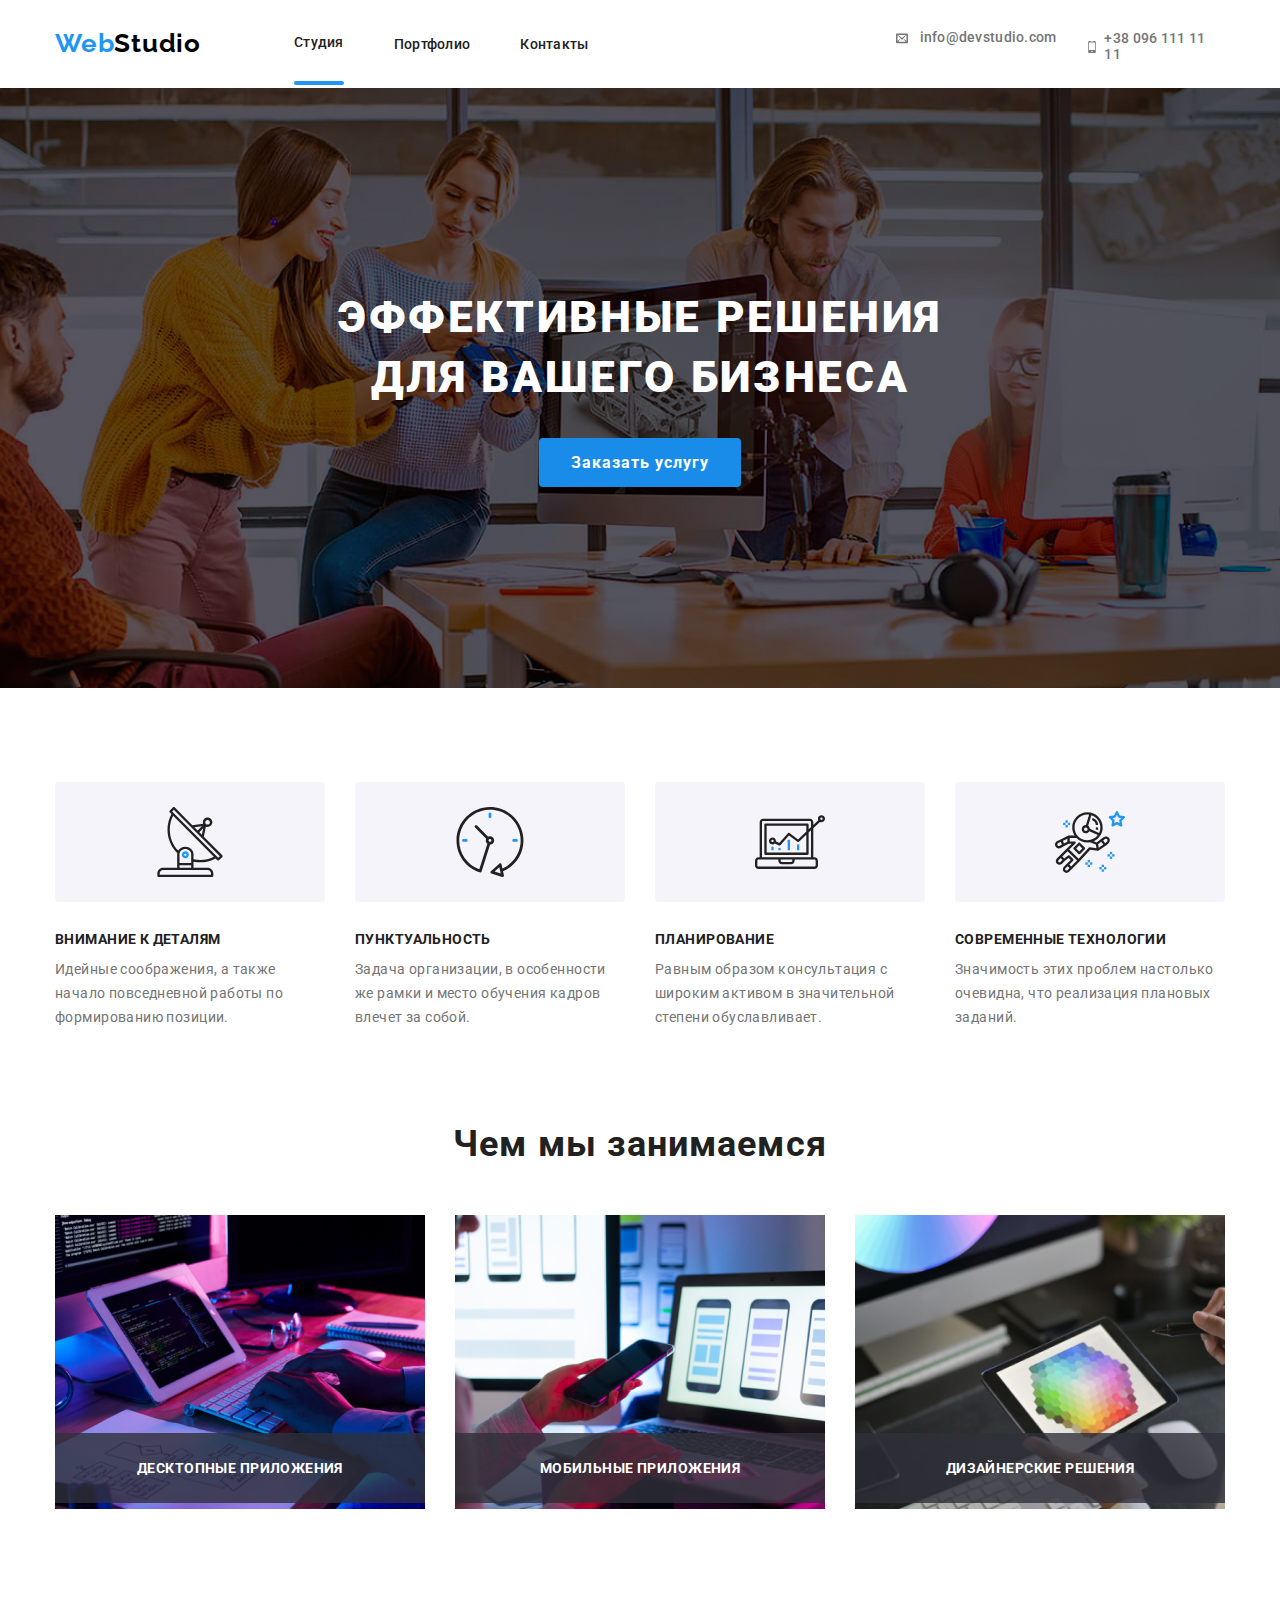
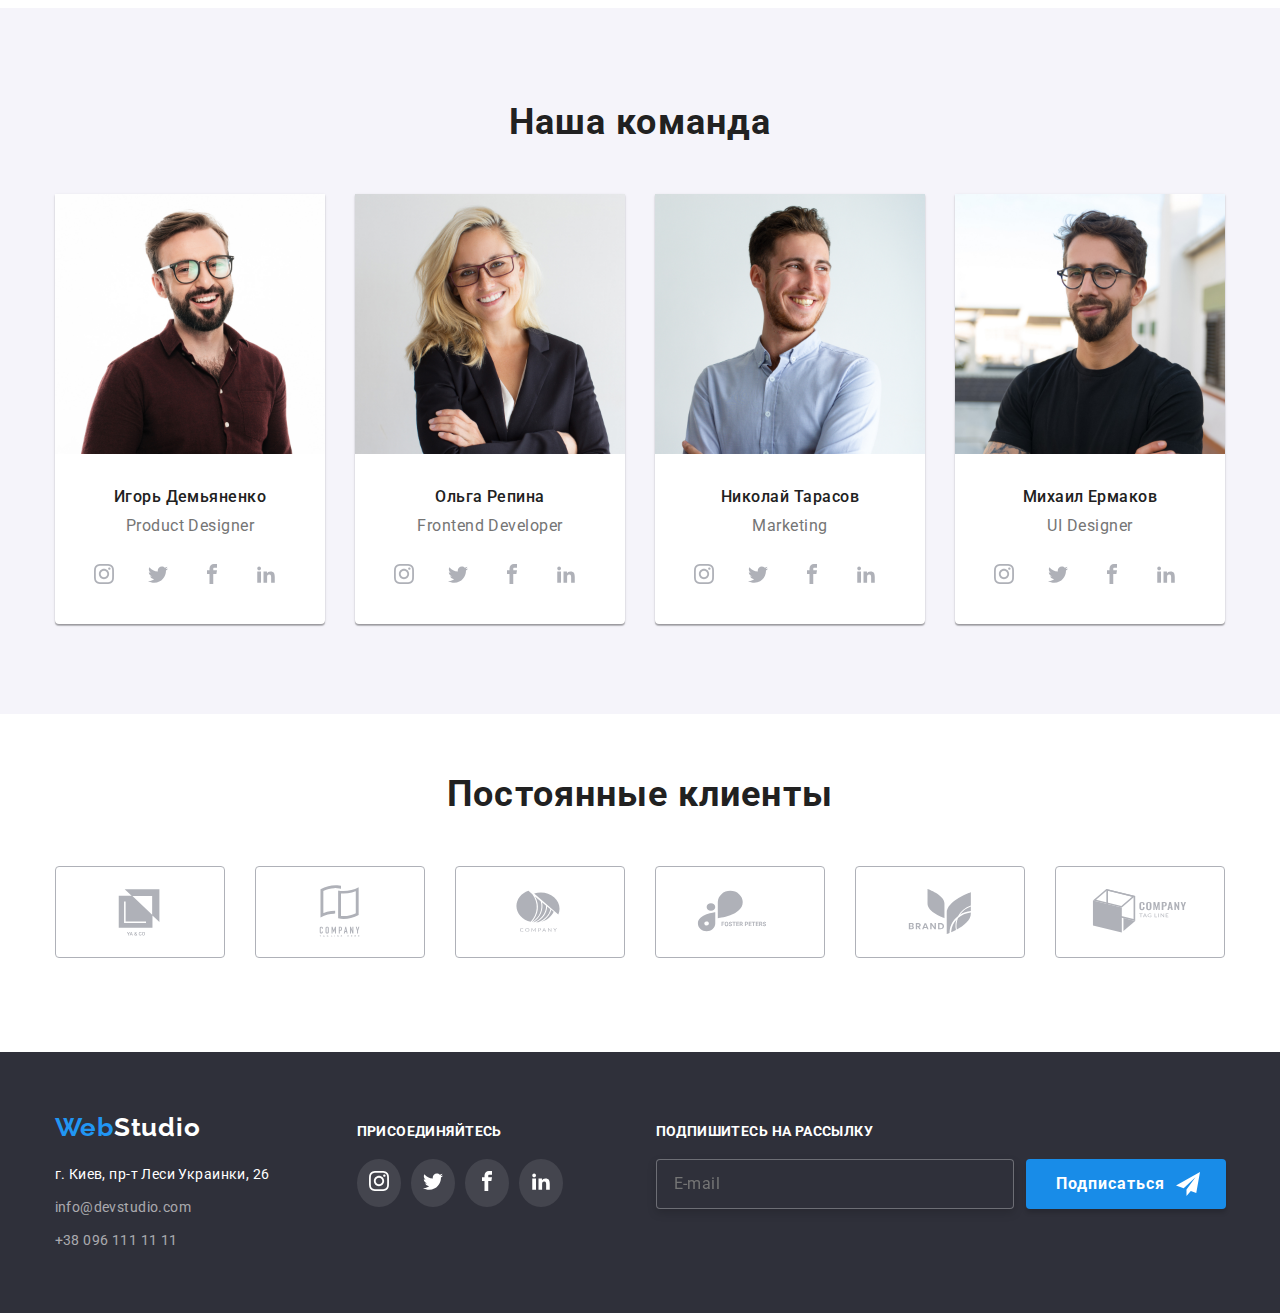
==== commit e599ddfc: "25.01.22" ====
--- a/index.html
+++ b/index.html
@@ -22,7 +22,7 @@
           <nav class="header__nav">
              <a class="top-line-link" href="https://github.com/"
               ><span class="span">Web</span>Studio</a>
-              <button type="button" class="menu-button" alt="кнобка для мобильного меню"
+              <button type="button" class="menu-button"
               data-menu-button>
                  <svg class="mobile-menu"
                   width="24px"
@@ -85,7 +85,7 @@
             для вашего бизнеса
           </h1>
            <div>
-              <button data-modal-open class="button" type="button" alt="кнопка заказать услугу">Заказать услугу</button>
+              <button data-modal-open class="button" type="button">Заказать услугу</button>
            </div>
                <div class="backdrop is-hidden" data-modal>
                  <div class="modal">
@@ -501,7 +501,7 @@
                <b class="footer-form__title">Подпишитесь на рассылку</b>
                <label class="footer-form__label">
                  <input type="email" name="email" placeholder="E-mail" class="footer-input">
-                 <button class="footer-submit" type="submit"> <span class="footer-span" alt="кнопка подписаться">Подписаться</span> </button>
+                 <button class="footer-submit" type="submit"> <span class="footer-span">Подписаться</span> </button>
                </label>
              </form>
            </div>
--- a/css/main.min.css
+++ b/css/main.min.css
@@ -1,2 +1,2 @@
-:root{--primary-text-color: #757575;--title-text-color: #212121;--accent-color: #ffffff}*{margin:0;padding:0;border:none}body{font-family:Roboto, sans-serif}ul{padding:0;margin:0;list-style:none}a{text-decoration:none}@media screen and (min-width: 319px){.container{margin:0 auto;padding-left:15px;padding-right:15px;-webkit-box-sizing:border-box;box-sizing:border-box;-webkit-box-pack:center;-webkit-justify-content:center;-ms-flex-pack:center;justify-content:center}}@media screen and (min-width: 767px){.container{margin:0 auto;padding-left:15px;padding-right:15px;-webkit-box-sizing:border-box;box-sizing:border-box;-webkit-box-pack:center;-webkit-justify-content:center;-ms-flex-pack:center;justify-content:center}}@media screen and (min-width: 1280px){.container{width:1200px;margin:0 auto;padding-left:15px;padding-right:15px;-webkit-box-sizing:border-box;box-sizing:border-box;-webkit-box-pack:center;-webkit-justify-content:center;-ms-flex-pack:center;justify-content:center}}.button{margin-top:30px;padding:10px 32px;font-family:Roboto;font-style:normal;font-weight:bold;font-size:16px;line-height:1.87;background:#188ce8;-webkit-box-shadow:0px 4px 4px rgba(0,0,0,0.15);box-shadow:0px 4px 4px rgba(0,0,0,0.15);-webkit-border-radius:4px;border-radius:4px;letter-spacing:0.06em;color:#ffffff}@media screen and (min-width: 319px){.backdrop{padding:93px 15px;position:fixed;top:0;left:0;width:100%;height:100%;background:rgba(0,0,0,0.2);opacity:1;z-index:2;-webkit-transition:opacity 250ms cubic-bezier(0.4, 0, 0.2, 1);-o-transition:opacity 250ms cubic-bezier(0.4, 0, 0.2, 1);transition:opacity 250ms cubic-bezier(0.4, 0, 0.2, 1);overflow-y:scroll}}@media screen and (min-width: 1280px){.backdrop{position:fixed;top:0;left:0;width:100%;height:100%;background:rgba(0,0,0,0.2);opacity:1;z-index:2;-webkit-transition:opacity 250ms cubic-bezier(0.4, 0, 0.2, 1);-o-transition:opacity 250ms cubic-bezier(0.4, 0, 0.2, 1);transition:opacity 250ms cubic-bezier(0.4, 0, 0.2, 1)}}.backdrop.is-hidden{opacity:0;pointer-events:none}.backdrop.is-hidden .modal{-webkit-transform:translate(-50%, -50%) scale(0.1);-ms-transform:translate(-50%, -50%) scale(0.1);transform:translate(-50%, -50%) scale(0.1)}@media screen and (min-width: 319px){.modal{position:absolute;margin:0 auto;padding-left:40px;padding-right:40px;top:50%;left:50%;width:450px;height:609px;background:#ffffff;-webkit-box-shadow:0px 1px 3px rgba(0,0,0,0.12),0px 1px 1px rgba(0,0,0,0.14),0px 2px 1px rgba(0,0,0,0.2);box-shadow:0px 1px 3px rgba(0,0,0,0.12),0px 1px 1px rgba(0,0,0,0.14),0px 2px 1px rgba(0,0,0,0.2);-webkit-border-radius:4px;border-radius:4px;-webkit-transform:translate(-50%, -50%) scale(1);-ms-transform:translate(-50%, -50%) scale(1);transform:translate(-50%, -50%) scale(1);-webkit-transition:-webkit-transform 250ms cubic-bezier(0.4, 0, 0.2, 1);transition:-webkit-transform 250ms cubic-bezier(0.4, 0, 0.2, 1);-o-transition:transform 250ms cubic-bezier(0.4, 0, 0.2, 1);transition:transform 250ms cubic-bezier(0.4, 0, 0.2, 1);transition:transform 250ms cubic-bezier(0.4, 0, 0.2, 1), -webkit-transform 250ms cubic-bezier(0.4, 0, 0.2, 1)}}@media screen and (min-width: 1280px){.modal{position:absolute;top:50%;left:50%;width:528px;min-height:581px;padding:40px;background:#ffffff;-webkit-box-shadow:0px 1px 3px rgba(0,0,0,0.12),0px 1px 1px rgba(0,0,0,0.14),0px 2px 1px rgba(0,0,0,0.2);box-shadow:0px 1px 3px rgba(0,0,0,0.12),0px 1px 1px rgba(0,0,0,0.14),0px 2px 1px rgba(0,0,0,0.2);-webkit-border-radius:4px;border-radius:4px;-webkit-transform:translate(-50%, -50%) scale(1);-ms-transform:translate(-50%, -50%) scale(1);transform:translate(-50%, -50%) scale(1);-webkit-transition:-webkit-transform 250ms cubic-bezier(0.4, 0, 0.2, 1);transition:-webkit-transform 250ms cubic-bezier(0.4, 0, 0.2, 1);-o-transition:transform 250ms cubic-bezier(0.4, 0, 0.2, 1);transition:transform 250ms cubic-bezier(0.4, 0, 0.2, 1);transition:transform 250ms cubic-bezier(0.4, 0, 0.2, 1), -webkit-transform 250ms cubic-bezier(0.4, 0, 0.2, 1)}}.close-modal{position:absolute;top:8px;right:8px;width:30px;height:30px;border:1px solid rgba(0,0,0,0.1);-webkit-border-radius:50%;border-radius:50%;background-color:#fff;cursor:pointer}.close-button{margin-top:5px}.close-button:hover,:focus{outline:none;border-color:rgba(0,0,0,0.1);fill:#2196f3;-webkit-transition:fill 250ms cubic-bezier(0.4, 0, 0.2, 1);-o-transition:fill 250ms cubic-bezier(0.4, 0, 0.2, 1);transition:fill 250ms cubic-bezier(0.4, 0, 0.2, 1)}@media screen and (min-width: 319px){.title-modal{margin-top:40px;display:block;width:370px;height:40px;font-family:Roboto;font-style:normal;font-weight:bold;font-size:20px;line-height:23px;text-align:center;letter-spacing:0.03em;color:#212121}}@media screen and (min-width: 1280px){.title-modal{margin-top:0;display:block;margin-bottom:20px;width:448px;height:23px;font-family:Roboto;font-style:normal;font-weight:bold;font-size:20px;line-height:23px;text-align:center;letter-spacing:0.03em;color:#212121}}@media screen and (min-width: 319px){.form-container{margin:0 auto}}@media screen and (min-width: 1280px){.form-container{margin-top:12px}}@media screen and (min-width: 319px){.form-field{margin-top:20px;display:block;margin-bottom:10px;position:relative}}@media screen and (min-width: 1280px){.form-field{margin-top:20px;display:block;margin-bottom:10px;position:relative}}.form-field input,.form-messeg{width:100%;height:40px;border:1px solid rgba(33,33,33,0.2);-webkit-border-radius:4px;border-radius:4px;font-size:16px;margin-top:15px;padding:0 10px 0 40px;-webkit-transition:250ms linear border;-o-transition:250ms linear border;transition:250ms linear border}.form-field input:focus,.form-messeg:focus{outline:none;border:1px solid #2196f3}.form-field input:focus+svg,.form-messeg:focus+svg{fill:#2196f3}.form-messeg{resize:none;height:120px;padding:12px 16px}.label-modal{display:block;position:absolute;font-family:Roboto;font-style:normal;font-weight:normal;font-size:12px;line-height:14px;letter-spacing:0.01em;color:#757575;margin-top:-4px}.modal-icon{position:absolute;top:50%;left:10px;-webkit-transition:250ms linear fill;-o-transition:250ms linear fill;transition:250ms linear fill}.form-messeg:placeholder{color:rgba(117,117,117,0.5)}@media screen and (min-width: 319px){.policy-box{font-family:Roboto;font-style:normal;font-weight:normal;font-size:11px;line-height:1.16px;letter-spacing:0.03em;color:#757575;margin-bottom:30px;display:-webkit-box;display:-webkit-flex;display:-ms-flexbox;display:flex;-webkit-box-align:center;-webkit-align-items:center;-ms-flex-align:center;align-items:center}}@media screen and (min-width: 1280px){.policy-box{font-family:Roboto;font-style:normal;font-weight:normal;font-size:13px;line-height:1.71px;letter-spacing:0.03em;color:#757575;margin-bottom:30px;margin-left:10px;display:-webkit-box;display:-webkit-flex;display:-ms-flexbox;display:flex;-webkit-box-align:center;-webkit-align-items:center;-ms-flex-align:center;align-items:center}}.policy-box a{color:#2196f3;text-decoration:underline;padding-left:5px}.policy-chackbox{position:absolute;width:1px;height:1px;margin:1px;border:0px;padding:0px;clip:rect(0 0 0 0);overflow:hidden}.policy-chackbox:checked+.policy-box::before{background-color:#2196f3;background-image:url(../img/icon-check.svg);background-repeat:no-repeat;background-position:center;border-color:transparent}.policy-chackbox:focus+.policy-box::before{border:none;outline:1px solid #2196f3}.policy-box::before{content:"";width:16px;height:16px;border:1px solid #212121;-webkit-border-radius:2px;border-radius:2px;margin-right:7px}@media screen and (min-width: 319px){.form-submit{width:200px;height:50px;font-family:Roboto;font-style:normal;font-weight:bold;font-size:16px;line-height:1.87;background:#188ce8;-webkit-box-shadow:0px 4px 4px rgba(0,0,0,0.15);box-shadow:0px 4px 4px rgba(0,0,0,0.15);-webkit-border-radius:4px;border-radius:4px;letter-spacing:0.06em;color:#ffffff}}@media screen and (min-width: 1280px){.form-submit{width:200px;height:50px;font-family:Roboto;font-style:normal;font-weight:bold;font-size:16px;line-height:1.87;background:#188ce8;-webkit-box-shadow:0px 4px 4px rgba(0,0,0,0.15);box-shadow:0px 4px 4px rgba(0,0,0,0.15);-webkit-border-radius:4px;border-radius:4px;letter-spacing:0.06em;color:#ffffff}}@media screen and (min-width: 319px){.footer-submit{margin-top:20px;width:200px;height:50px;font-family:Roboto;font-style:normal;font-weight:bold;font-size:16px;line-height:1.87;background:#188ce8;-webkit-box-shadow:0px 4px 4px rgba(0,0,0,0.15);box-shadow:0px 4px 4px rgba(0,0,0,0.15);-webkit-border-radius:4px;border-radius:4px;letter-spacing:0.06em;color:#ffffff;background-image:url(../img/icon-send.svg);background-repeat:no-repeat;background-position-y:center;background-position-x:150px}}@media screen and (min-width: 767px){.footer-submit{margin-top:20px;width:200px;height:50px;font-family:Roboto;font-style:normal;font-weight:bold;font-size:16px;line-height:1.87;background:#188ce8;-webkit-box-shadow:0px 4px 4px rgba(0,0,0,0.15);box-shadow:0px 4px 4px rgba(0,0,0,0.15);-webkit-border-radius:4px;border-radius:4px;letter-spacing:0.06em;color:#ffffff;background-image:url(../img/icon-send.svg);background-repeat:no-repeat;background-position-y:center;background-position-x:150px}}@media screen and (min-width: 1280px){.footer-submit{width:200px;height:50px;margin-top:20px;margin-left:12px;font-family:Roboto;font-style:normal;font-weight:bold;font-size:16px;line-height:1.87;background:#188ce8;-webkit-box-shadow:0px 4px 4px rgba(0,0,0,0.15);box-shadow:0px 4px 4px rgba(0,0,0,0.15);-webkit-border-radius:4px;border-radius:4px;letter-spacing:0.06em;color:#ffffff;background-image:url(../img/icon-send.svg);background-repeat:no-repeat;background-position-y:center;background-position-x:150px}}@media screen and (min-width: 319px){.header{padding:16px 0;position:relative}}@media screen and (min-width: 767px){.header{display:-webkit-box;display:-webkit-flex;display:-ms-flexbox;display:flex;-webkit-flex-wrap:wrap;-ms-flex-wrap:wrap;flex-wrap:wrap;-webkit-box-pack:center;-webkit-justify-content:center;-ms-flex-pack:center;justify-content:center;padding:22px 0}}@media screen and (min-width: 1280px){.header{width:100%;background:#ffffff;padding:25px 0}}@media screen and (min-width: 319px){.hiro{width:100%;background:rgba(47,48,58,0.4);padding:118px 0;background-position:center;background-repeat:no-repeat;background-image:-webkit-gradient(linear, left top, right top, from(rgba(0,0,0,0.4)), to(rgba(0,0,0,0.4))),url(../img/Header-img.jpg);background-image:-webkit-linear-gradient(left, rgba(0,0,0,0.4), rgba(0,0,0,0.4)),url(../img/Header-img.jpg);background-image:-o-linear-gradient(left, rgba(0,0,0,0.4), rgba(0,0,0,0.4)),url(../img/Header-img.jpg);background-image:linear-gradient(to right, rgba(0,0,0,0.4), rgba(0,0,0,0.4)),url(../img/Header-img.jpg)}}@media screen and (min-width: 767px){.hiro{width:100%;background:rgba(47,48,58,0.4);padding:118px 0;background-position:center;background-repeat:no-repeat;-webkit-background-size:cover;background-size:cover;background-image:-webkit-gradient(linear, left top, right top, from(rgba(17,7,7,0.4)), to(rgba(0,0,0,0.4))),url(../img/Header-img.jpg);background-image:-webkit-linear-gradient(left, rgba(17,7,7,0.4), rgba(0,0,0,0.4)),url(../img/Header-img.jpg);background-image:-o-linear-gradient(left, rgba(17,7,7,0.4), rgba(0,0,0,0.4)),url(../img/Header-img.jpg);background-image:linear-gradient(to right, rgba(17,7,7,0.4), rgba(0,0,0,0.4)),url(../img/Header-img.jpg)}}@media screen and (min-width: 1280px){.hiro{width:100%;background:rgba(47,48,58,0.4);padding:200px 0 200px 0;height:600px;background-position:center;background-repeat:no-repeat;background-image:-webkit-gradient(linear, left top, right top, from(rgba(17,7,7,0.4)), to(rgba(0,0,0,0.4))),url(../img/img7.jpg);background-image:-webkit-linear-gradient(left, rgba(17,7,7,0.4), rgba(0,0,0,0.4)),url(../img/img7.jpg);background-image:-o-linear-gradient(left, rgba(17,7,7,0.4), rgba(0,0,0,0.4)),url(../img/img7.jpg);background-image:linear-gradient(to right, rgba(17,7,7,0.4), rgba(0,0,0,0.4)),url(../img/img7.jpg)}}@media screen and (min-width: 319px){.peculiarities{padding-top:60px}}@media screen and (min-width: 1280px){.peculiarities{padding-top:94px}}@media screen and (min-width: 319px){.what-are-we-doing{display:none}}@media screen and (min-width: 1280px){.what-are-we-doing{display:block;padding:94px 0}}@media screen and (min-width: 319px){.our-team{text-align:center;padding-top:94px;padding-bottom:94px;background:#f5f4fa}}@media screen and (min-width: 767px){.our-team{padding:60px 0}}@media screen and (min-width: 1280px){.our-team{text-align:center;padding-top:94px;background:#f5f4fa}}@media screen and (min-width: 1280px){.regular-customers{width:100%;margin:0 auto;text-align:center;padding-bottom:94px}}@media screen and (min-width: 319px){.footer-title{width:100%;padding:60px 0;background-color:#2f303a}}@media screen and (min-width: 1280px){.footer-title{width:100%;padding:60px 0;background-color:#2f303a}}@media screen and (min-width: 319px){.header__nav{display:-webkit-box;display:-webkit-flex;display:-ms-flexbox;display:flex}}@media screen and (min-width: 1280px){.header__nav{padding:0;-webkit-box-align:center;-webkit-align-items:center;-ms-flex-align:center;align-items:center;display:-webkit-box;display:-webkit-flex;display:-ms-flexbox;display:flex}}@media screen and (min-width: 319px){.top-line-link{font-family:Raleway;font-style:normal;font-weight:bold;font-size:24px;line-height:1.16;letter-spacing:0.03em;color:#000;text-decoration:none;-webkit-transition:background-color,fill,color 250ms cubic-bezier(0.4, 0, 0.2, 1);-o-transition:background-color,fill,color 250ms cubic-bezier(0.4, 0, 0.2, 1);transition:background-color,fill,color 250ms cubic-bezier(0.4, 0, 0.2, 1)}.top-line-link:hover,.top-line-link:focus{color:#2196f3}}@media screen and (min-width: 767px){.top-line-link{display:-webkit-box;display:-webkit-flex;display:-ms-flexbox;display:flex;-webkit-box-align:center;-webkit-align-items:center;-ms-flex-align:center;align-items:center;font-family:Raleway;font-style:normal;font-weight:bold;font-size:24px;line-height:1.16;letter-spacing:0.03em;color:#000;text-decoration:none;-webkit-transition:background-color,fill,color 250ms cubic-bezier(0.4, 0, 0.2, 1);-o-transition:background-color,fill,color 250ms cubic-bezier(0.4, 0, 0.2, 1);transition:background-color,fill,color 250ms cubic-bezier(0.4, 0, 0.2, 1)}.top-line-link:hover,.top-line-link:focus{color:#2196f3}}@media screen and (min-width: 1280px){.top-line-link{font-family:Raleway;font-style:normal;font-weight:bold;font-size:26px;line-height:1.19;letter-spacing:0.03em;color:#000;text-decoration:none;-webkit-transition:background-color,fill,color 250ms cubic-bezier(0.4, 0, 0.2, 1);-o-transition:background-color,fill,color 250ms cubic-bezier(0.4, 0, 0.2, 1);transition:background-color,fill,color 250ms cubic-bezier(0.4, 0, 0.2, 1)}.top-line-link:hover,.top-line-link:focus{color:#2196f3}}@media screen and (min-width: 319px){.menu-button{position:absolute;top:22px;right:22px;-webkit-box-align:center;-webkit-align-items:center;-ms-flex-align:center;align-items:center;display:-webkit-inline-box;display:-webkit-inline-flex;display:-ms-inline-flexbox;display:inline-flex;background-color:transparent;z-index:3}}@media screen and (min-width: 767px){.menu-button{display:none}}@media screen and (min-width: 1280px){.menu-button{display:none}}@media screen and (min-width: 319px){.menu-button .icon-close{display:none}}@media screen and (min-width: 319px){.menu-button.is-open .icon-close{display:block;z-index:3}}@media screen and (min-width: 319px){.menu-button.is-open .icon-menu{display:none}}@media screen and (min-width: 767px){.mobile-menu{display:none}}@media screen and (min-width: 1280px){.mobile-menu{display:none}}@media screen and (min-width: 319px){.menu-container .menu-container.is-open{position:absolute;display:block;width:100%;height:100vh;left:0;background:#fff}}@media screen and (min-width: 767px){.menu-container{display:-webkit-box;display:-webkit-flex;display:-ms-flexbox;display:flex}}@media screen and (min-width: 1280px){.menu-container{display:block;display:-webkit-box;display:-webkit-flex;display:-ms-flexbox;display:flex;-webkit-box-align:center;-webkit-align-items:center;-ms-flex-align:center;align-items:center}}@media screen and (min-width: 319px){.menu-link{display:-webkit-box;display:-webkit-flex;display:-ms-flexbox;display:flex;-webkit-flex-wrap:wrap;-ms-flex-wrap:wrap;flex-wrap:wrap;-webkit-box-pack:justify;-webkit-justify-content:space-between;-ms-flex-pack:justify;justify-content:space-between}}@media screen and (min-width: 767px){.menu-link{display:-webkit-box;display:-webkit-flex;display:-ms-flexbox;display:flex}}@media screen and (min-width: 1280px){.menu-link{display:-webkit-box;display:-webkit-flex;display:-ms-flexbox;display:flex}}@media screen and (min-width: 767px){.top-link{display:-webkit-box;display:-webkit-flex;display:-ms-flexbox;display:flex;-webkit-box-align:center;-webkit-align-items:center;-ms-flex-align:center;align-items:center}}@media screen and (min-width: 1280px){.top-link{display:block;display:-webkit-box;display:-webkit-flex;display:-ms-flexbox;display:flex;-webkit-box-align:center;-webkit-align-items:center;-ms-flex-align:center;align-items:center;-webkit-box-pack:center;-webkit-justify-content:center;-ms-flex-pack:center;justify-content:center}}.link1:hover,.link1:focus{color:#2196f3}@media screen and (min-width: 319px){.top-link__item:nth-child(1){padding-top:48px;padding-left:40px}}@media screen and (min-width: 767px){.top-link__item:nth-child(1){padding-top:0;padding-left:0;margin:0 50px 0 88px}}@media screen and (min-width: 1280px){.top-link__item:nth-child(1){padding-top:0;padding-left:0;margin:0 50px 0 93px}}@media screen and (min-width: 319px){.top-link__item:nth-child(2){padding:32px 0;padding-left:40px}}@media screen and (min-width: 767px){.top-link__item:nth-child(2){padding-left:0;padding:0;margin-right:50px}}@media screen and (min-width: 1280px){.top-link__item:nth-child(2){padding-left:0;padding:0;margin-right:50px}}@media screen and (min-width: 319px){.top-link__item:nth-child(3){padding-left:40px}}@media screen and (min-width: 767px){.top-link__item:nth-child(3){padding-left:0}}@media screen and (min-width: 767px){.adress-item:nth-child(1){margin-left:84px}}@media screen and (min-width: 1280px){.adress-item:nth-child(1){margin:0 30px 0 305px}}@media screen and (min-width: 319px){.top-link__nav{font-family:Roboto;font-style:normal;font-weight:500;font-size:40px;line-height:1.17;text-align:center;letter-spacing:0.02em;color:#212121}.top-link__nav:hover,.top-link__nav:focus{color:#2196f3}}@media screen and (min-width: 767px){.top-link__nav{font-family:Roboto;font-style:normal;font-weight:500;font-size:14px;line-height:1.14;letter-spacing:0.02em;text-decoration:none;color:#212121;-webkit-transition:background-color,fill,color 250ms cubic-bezier(0.4, 0, 0.2, 1);-o-transition:background-color,fill,color 250ms cubic-bezier(0.4, 0, 0.2, 1);transition:background-color,fill,color 250ms cubic-bezier(0.4, 0, 0.2, 1)}.top-link__nav:hover,.top-link__nav:focus{color:#2196f3}}@media screen and (min-width: 1280px){.top-link__nav{font-family:Roboto;font-style:normal;font-weight:500;font-size:14px;line-height:1.14;letter-spacing:0.02em;text-decoration:none;color:#212121;-webkit-transition:background-color,fill,color 250ms cubic-bezier(0.4, 0, 0.2, 1);-o-transition:background-color,fill,color 250ms cubic-bezier(0.4, 0, 0.2, 1);transition:background-color,fill,color 250ms cubic-bezier(0.4, 0, 0.2, 1)}.top-link__nav:hover,.top-link__nav:focus{color:#2196f3}}@media screen and (min-width: 767px){.activ::after{content:"";display:block;position:relative;top:30px;bottom:auto;width:100%;height:4px;background-color:#2196f3;-webkit-border-radius:2px;border-radius:2px}}@media screen and (min-width: 1280px){.activ::after{content:"";display:block;position:relative;top:30px;bottom:auto;width:100%;height:4px;background-color:#2196f3;-webkit-border-radius:2px;border-radius:2px}}@media screen and (min-width: 767px){.adress{display:-webkit-box;display:-webkit-flex;display:-ms-flexbox;display:flex;-webkit-box-orient:vertical;-webkit-box-direction:reverse;-webkit-flex-direction:column-reverse;-ms-flex-direction:column-reverse;flex-direction:column-reverse}}@media screen and (min-width: 1280px){.adress{display:block;display:-webkit-box;display:-webkit-flex;display:-ms-flexbox;display:flex;-webkit-box-orient:vertical;-webkit-box-direction:reverse;-webkit-flex-direction:column-reverse;-ms-flex-direction:column-reverse;flex-direction:column-reverse}}@media screen and (min-width: 319px){.adress-item{padding-top:32px;padding-left:40px}}@media screen and (min-width: 767px){.adress-item{padding-top:0;padding-left:0;margin-top:0;margin-left:84px}}@media screen and (min-width: 1280px){.adress-item{padding-top:0;padding-left:0;margin-top:5px;margin-left:305px}}@media screen and (min-width: 319px){.mail-icon{display:none}}@media screen and (min-width: 767px){.mail-icon{display:block;width:16px;height:12px;margin-right:10px;fill:var(--primary-text-color);-webkit-transition:background-color,fill,color 250ms cubic-bezier(0.4, 0, 0.2, 1);-o-transition:background-color,fill,color 250ms cubic-bezier(0.4, 0, 0.2, 1);transition:background-color,fill,color 250ms cubic-bezier(0.4, 0, 0.2, 1)}}@media screen and (min-width: 1280px){.mail-icon{display:block;width:16px;height:12px;margin-right:10px;fill:var(--primary-text-color);-webkit-transition:background-color,fill,color 250ms cubic-bezier(0.4, 0, 0.2, 1);-o-transition:background-color,fill,color 250ms cubic-bezier(0.4, 0, 0.2, 1);transition:background-color,fill,color 250ms cubic-bezier(0.4, 0, 0.2, 1)}}@media screen and (min-width: 319px){.mail-link{font-family:Roboto;font-style:normal;font-weight:500;font-size:24px;line-height:28px;letter-spacing:0.02em;color:#757575;-webkit-transition:background-color,fill,color 250ms cubic-bezier(0.4, 0, 0.2, 1);-o-transition:background-color,fill,color 250ms cubic-bezier(0.4, 0, 0.2, 1);transition:background-color,fill,color 250ms cubic-bezier(0.4, 0, 0.2, 1)}.mail-link:hover,.mail-link:focus{color:#2196f3}}@media screen and (min-width: 767px){.mail-link{display:-webkit-box;display:-webkit-flex;display:-ms-flexbox;display:flex;-webkit-box-align:center;-webkit-align-items:center;-ms-flex-align:center;align-items:center;font-family:Roboto;font-style:normal;font-weight:500;font-size:12px;line-height:1.16;letter-spacing:0.02em;color:#757575;text-decoration:none;-webkit-transition:background-color,fill,color 250ms cubic-bezier(0.4, 0, 0.2, 1);-o-transition:background-color,fill,color 250ms cubic-bezier(0.4, 0, 0.2, 1);transition:background-color,fill,color 250ms cubic-bezier(0.4, 0, 0.2, 1)}.mail-link:hover,.mail-link:focus{color:#2196f3}.mail-link:hover .mail-icon,.mail-link:focus .mail-icon{fill:#2196f3}}@media screen and (min-width: 1280px){.mail-link{display:-webkit-box;display:-webkit-flex;display:-ms-flexbox;display:flex;-webkit-box-align:center;-webkit-align-items:center;-ms-flex-align:center;align-items:center;font-family:Roboto;font-style:normal;font-weight:500;font-size:14px;line-height:1.14;letter-spacing:0.02em;color:#757575;text-decoration:none;-webkit-transition:background-color,fill,color 250ms cubic-bezier(0.4, 0, 0.2, 1);-o-transition:background-color,fill,color 250ms cubic-bezier(0.4, 0, 0.2, 1);transition:background-color,fill,color 250ms cubic-bezier(0.4, 0, 0.2, 1)}.mail-link:hover,.mail-link:focus{color:#2196f3}.mail-link:hover .mail-icon,.mail-link:focus .mail-icon{fill:#2196f3}}@media screen and (min-width: 319px){.tel{-webkit-box-orient:horizontal;-webkit-box-direction:reverse;-webkit-flex-direction:row-reverse;-ms-flex-direction:row-reverse;flex-direction:row-reverse;padding-left:40px}}@media screen and (min-width: 767px){.tel{padding-left:0;margin-top:10px;margin-left:84px}}@media screen and (min-width: 1280px){.tel{padding-left:0;margin-top:-15px;margin-left:495px}}@media screen and (min-width: 319px){.tel-icon{display:none}}@media screen and (min-width: 767px){.tel-icon{display:block;width:16px;height:12px;margin-right:5px;fill:var(--primary-text-color)}}@media screen and (min-width: 1280px){.tel-icon{display:block;width:16px;height:12px;margin-right:5px;fill:var(--primary-text-color)}}@media screen and (min-width: 319px){.tel-link{font-family:Roboto;font-style:normal;font-weight:500;font-size:34px;line-height:1.17;letter-spacing:0.02em;color:#2196f3}}@media screen and (min-width: 767px){.tel-link{display:-webkit-box;display:-webkit-flex;display:-ms-flexbox;display:flex;-webkit-box-align:center;-webkit-align-items:center;-ms-flex-align:center;align-items:center;font-family:Roboto;font-style:normal;font-weight:500;font-size:12px;line-height:1.16;letter-spacing:0.02em;text-decoration:none;color:#757575;-webkit-transition:background-color,fill,color 250ms cubic-bezier(0.4, 0, 0.2, 1);-o-transition:background-color,fill,color 250ms cubic-bezier(0.4, 0, 0.2, 1);transition:background-color,fill,color 250ms cubic-bezier(0.4, 0, 0.2, 1)}.tel-link:hover,.tel-link:focus{color:#2196f3}.tel-link:hover:hover .tel-icon,.tel-link:hover:focus .tel-icon,.tel-link:focus:hover .tel-icon,.tel-link:focus:focus .tel-icon{fill:#2196f3}}@media screen and (min-width: 1280px){.tel-link{font-family:Roboto;font-style:normal;font-weight:500;font-size:14px;line-height:1.14;letter-spacing:0.02em;text-decoration:none;color:#757575;-webkit-transition:background-color,fill,color 250ms cubic-bezier(0.4, 0, 0.2, 1);-o-transition:background-color,fill,color 250ms cubic-bezier(0.4, 0, 0.2, 1);transition:background-color,fill,color 250ms cubic-bezier(0.4, 0, 0.2, 1)}.tel-link:hover,.tel-link:focus{color:#2196f3}.tel-link:hover:hover .tel-icon,.tel-link:hover:focus .tel-icon,.tel-link:focus:hover .tel-icon,.tel-link:focus:focus .tel-icon{fill:#2196f3}}.span{color:#2196f3}@media screen and (min-width: 319px){.menu-container{display:none}.menu-container.is-open{width:100%;top:0;position:absolute;display:block;height:100vh;left:0;background:#fff;z-index:2}}@media screen and (min-width: 767px){.menu-container{display:-webkit-box;display:-webkit-flex;display:-ms-flexbox;display:flex}}@media screen and (min-width: 319px){.burger-box{padding-top:64px;padding-left:40px}}@media screen and (min-width: 767px){.burger-box{padding-top:0;padding-left:0;display:none}}@media screen and (min-width: 1280px){.burger-box{padding-top:0;padding-left:0;display:none}}@media screen and (min-width: 319px){.burger-social{font-family:Roboto;font-style:normal;font-weight:500;font-size:18px;line-height:1.22;letter-spacing:0.02em;color:#2196f3}}.line1::after{content:"";margin:0 10px;width:22px;height:0px;left:135px;top:726px;border:1px solid rgba(33,33,33,0.2);-webkit-transform:rotate(90deg);-ms-transform:rotate(90deg);transform:rotate(90deg)}.line2::after{content:"";margin:0 10px;width:22px;height:0px;left:135px;top:726px;border:1px solid rgba(33,33,33,0.2);-webkit-transform:rotate(90deg);-ms-transform:rotate(90deg);transform:rotate(90deg)}.line3::after{content:"";margin:0 10px;width:22px;height:0px;left:135px;top:726px;border:1px solid rgba(33,33,33,0.2);-webkit-transform:rotate(90deg);-ms-transform:rotate(90deg);transform:rotate(90deg)}@media screen and (min-width: 319px){.title-container{margin:0 auto;text-align:center;padding:0 15px}}@media screen and (min-width: 767px){.title-container{text-align:center;margin:0 auto;padding:0 15px}}@media screen and (min-width: 1280px){.title-container{text-align:center;margin:0 auto;padding:0 15px}}@media screen and (min-width: 319px){.text{font-family:Roboto;font-style:normal;font-weight:900;font-size:26px;line-height:1.61;text-align:center;letter-spacing:0.06em;text-transform:uppercase;color:#ffffff}}@media screen and (min-width: 1280px){.text{font-family:Roboto;font-style:normal;font-weight:900;font-size:44px;line-height:1.36;text-align:center;letter-spacing:0.06em;text-transform:uppercase;color:#ffffff}}@media screen and (min-width: 767px){.group-peculiarities{display:-webkit-box;display:-webkit-flex;display:-ms-flexbox;display:flex;-webkit-flex-wrap:wrap;-ms-flex-wrap:wrap;flex-wrap:wrap;-webkit-box-pack:center;-webkit-justify-content:center;-ms-flex-pack:center;justify-content:center;margin-bottom:60px}}@media screen and (min-width: 1280px){.group-peculiarities{display:-webkit-box;display:-webkit-flex;display:-ms-flexbox;display:flex;-webkit-flex-wrap:nowrap;-ms-flex-wrap:nowrap;flex-wrap:nowrap;margin-bottom:0}}@media screen and (min-width: 1280px){.feature:not(:last-child){width:270px;height:120px;margin-right:30px}}@media screen and (min-width: 767px){.feature:nth-child(odd){margin-right:30px}}@media screen and (min-width: 767px){.feature{width:354px}}@media screen and (min-width: 319px){.feature__antenna{width:70px;height:70px}}@media screen and (min-width: 767px){.feature__antenna{width:70px;height:70px}}@media screen and (min-width: 1280px){.feature__antenna{width:70px;height:70px}}@media screen and (min-width: 319px){.feature-svg{display:-webkit-box;display:-webkit-flex;display:-ms-flexbox;display:flex;-webkit-box-pack:center;-webkit-justify-content:center;-ms-flex-pack:center;justify-content:center;-webkit-box-align:center;-webkit-align-items:center;-ms-flex-align:center;align-items:center;height:120px;background:#f5f4fa;-webkit-border-radius:4px;border-radius:4px}}@media screen and (min-width: 767px){.feature-svg{display:-webkit-box;display:-webkit-flex;display:-ms-flexbox;display:flex;-webkit-box-pack:center;-webkit-justify-content:center;-ms-flex-pack:center;justify-content:center;-webkit-box-align:center;-webkit-align-items:center;-ms-flex-align:center;align-items:center;width:354px;background:#f5f4fa;-webkit-border-radius:4px;border-radius:4px}}@media screen and (min-width: 1280px){.feature-svg{display:-webkit-box;display:-webkit-flex;display:-ms-flexbox;display:flex;-webkit-box-pack:center;-webkit-justify-content:center;-ms-flex-pack:center;justify-content:center;-webkit-box-align:center;-webkit-align-items:center;-ms-flex-align:center;align-items:center;width:270px;height:120px;background:#f5f4fa;-webkit-border-radius:4px;border-radius:4px}}@media screen and (min-width: 319px){.feature__clock{width:70px;height:70px}}@media screen and (min-width: 1280px){.feature__clock{width:70px;height:70px}}@media screen and (min-width: 319px){.feature__diagram{width:70px;height:70px}}@media screen and (min-width: 1280px){.feature__diagram{width:70px;height:70px}}@media screen and (min-width: 319px){.feature__astronaut{width:70px;height:70px}}@media screen and (min-width: 1280px){.feature__astronaut{width:70px;height:70px}}@media screen and (min-width: 319px){.feature__title{text-align:center;padding-top:30px;padding-bottom:10px;font-family:Roboto;font-style:normal;font-weight:bold;font-size:14px;line-height:1.14;letter-spacing:0.03em;text-transform:uppercase;color:#212121}}@media screen and (min-width: 767px){.feature__title{text-align:left;padding-bottom:10px;font-family:Roboto;font-style:normal;font-weight:bold;font-size:14px;line-height:1.14;letter-spacing:0.03em;text-transform:uppercase;color:#212121}}@media screen and (min-width: 1280px){.feature__title{text-align:left;padding-bottom:10px;font-family:Roboto;font-style:normal;font-weight:bold;font-size:14px;line-height:1.14;letter-spacing:0.03em;text-transform:uppercase;color:#212121}}.feature__text{font-family:Roboto;font-style:normal;font-weight:normal;font-size:14px;line-height:1.71;letter-spacing:0.03em;color:#757575}.what-are-we-doing__img{display:-webkit-box;display:-webkit-flex;display:-ms-flexbox;display:flex}.what-are-we-doing__title{margin:0;margin-bottom:50px;text-align:center;font-family:Roboto;font-style:normal;font-weight:bold;font-size:36px;line-height:1.16;letter-spacing:0.03em;color:#212121}.img:not(:last-child){margin-right:30px}.descript{position:absolute;width:370px;height:70px;top:1433px;background:rgba(47,48,58,0.8)}.descript__title{margin:27px;color:#ffffff;font-family:Roboto;font-style:normal;font-weight:bold;font-size:14px;line-height:16px;text-align:center;letter-spacing:0.03em;text-transform:uppercase}@media screen and (min-width: 319px){.our-team__title{margin-bottom:50px;font-family:Roboto;font-style:normal;font-weight:bold;font-size:28px;line-height:1.17;letter-spacing:0.03em;color:#212121}}@media screen and (min-width: 1280px){.our-team__title{margin-bottom:50px;font-family:Roboto;font-style:normal;font-weight:bold;font-size:36px;line-height:1.16;letter-spacing:0.03em;color:#212121}}@media screen and (min-width: 767px){.team{-webkit-box-pack:center;-webkit-justify-content:center;-ms-flex-pack:center;justify-content:center;display:-webkit-box;display:-webkit-flex;display:-ms-flexbox;display:flex;-webkit-flex-wrap:wrap;-ms-flex-wrap:wrap;flex-wrap:wrap}}@media screen and (min-width: 1280px){.team{-webkit-flex-wrap:nowrap;-ms-flex-wrap:nowrap;flex-wrap:nowrap;display:-webkit-box;display:-webkit-flex;display:-ms-flexbox;display:flex;margin:0}}.team__title{padding-top:30px}@media screen and (min-width: 319px){.team__img{margin-bottom:30px;background:#ffffff;-webkit-box-shadow:0px 1px 3px rgba(0,0,0,0.12),0px 1px 1px rgba(0,0,0,0.14),0px 2px 1px rgba(0,0,0,0.2);box-shadow:0px 1px 3px rgba(0,0,0,0.12),0px 1px 1px rgba(0,0,0,0.14),0px 2px 1px rgba(0,0,0,0.2);-webkit-border-radius:0px 0px 4px 4px;border-radius:0px 0px 4px 4px}}@media screen and (min-width: 767px){.team__img{width:354px;margin-bottom:30px;background:#ffffff;-webkit-box-shadow:0px 1px 3px rgba(0,0,0,0.12),0px 1px 1px rgba(0,0,0,0.14),0px 2px 1px rgba(0,0,0,0.2);box-shadow:0px 1px 3px rgba(0,0,0,0.12),0px 1px 1px rgba(0,0,0,0.14),0px 2px 1px rgba(0,0,0,0.2);-webkit-border-radius:0px 0px 4px 4px;border-radius:0px 0px 4px 4px}}@media screen and (min-width: 1280px){.team__img{margin-right:30px;background:#ffffff;-webkit-box-shadow:0px 1px 3px rgba(0,0,0,0.12),0px 1px 1px rgba(0,0,0,0.14),0px 2px 1px rgba(0,0,0,0.2);box-shadow:0px 1px 3px rgba(0,0,0,0.12),0px 1px 1px rgba(0,0,0,0.14),0px 2px 1px rgba(0,0,0,0.2);-webkit-border-radius:0px 0px 4px 4px;border-radius:0px 0px 4px 4px}}@media screen and (min-width: 767px){.team__img:nth-child(odd){margin-right:30px}}@media screen and (min-width: 319px){.team-img{width:100%}}@media screen and (min-width: 1280px){.team-img{width:270px;height:260px}}.team__name{padding-bottom:10px;font-family:Roboto;font-style:normal;font-weight:500;font-size:16px;line-height:1.18;text-align:center;letter-spacing:0.03em;color:#212121}.team__profession{font-family:Roboto;font-style:normal;font-weight:normal;font-size:16px;line-height:1.18;text-align:center;letter-spacing:0.03em;color:#757575}@media screen and (min-width: 319px){.social-links{display:-webkit-box;display:-webkit-flex;display:-ms-flexbox;display:flex;-webkit-box-pack:center;-webkit-justify-content:center;-ms-flex-pack:center;justify-content:center;-webkit-box-align:center;-webkit-align-items:center;-ms-flex-align:center;align-items:center;padding:16px 0 24px 0}}@media screen and (min-width: 1280px){.social-links{display:-webkit-box;display:-webkit-flex;display:-ms-flexbox;display:flex;-webkit-box-pack:center;-webkit-justify-content:center;-ms-flex-pack:center;justify-content:center;-webkit-box-align:center;-webkit-align-items:center;-ms-flex-align:center;align-items:center}}.social-list{margin-right:10px}@media screen and (min-width: 319px){.social-list__icon{display:-webkit-inline-box;display:-webkit-inline-flex;display:-ms-inline-flexbox;display:inline-flex;-webkit-box-pack:center;-webkit-justify-content:center;-ms-flex-pack:center;justify-content:center;-webkit-box-align:center;-webkit-align-items:center;-ms-flex-align:center;align-items:center;padding:12px;-webkit-border-radius:50%;border-radius:50%;background:rgba(255,255,255,0.1);-webkit-transition:background-color 250ms cubic-bezier(0.4, 0, 0.2, 1);-o-transition:background-color 250ms cubic-bezier(0.4, 0, 0.2, 1);transition:background-color 250ms cubic-bezier(0.4, 0, 0.2, 1)}.social-list__icon:hover{background-color:#2196f3}.social-list__icon:focus{background-color:#2196f3}.social-list__icon:focus .team-icon{fill:var(--accent-color)}.social-list__icon:hover .team-icon{fill:var(--accent-color)}}@media screen and (min-width: 1280px){.social-list__icon{display:block;padding:12px;-webkit-border-radius:50%;border-radius:50%;background:rgba(255,255,255,0.1);-webkit-transition:background-color 250ms cubic-bezier(0.4, 0, 0.2, 1);-o-transition:background-color 250ms cubic-bezier(0.4, 0, 0.2, 1);transition:background-color 250ms cubic-bezier(0.4, 0, 0.2, 1)}.social-list__icon:hover{background-color:#2196f3}.social-list__icon:focus{background-color:#2196f3}.social-list__icon:focus .team-icon{fill:var(--accent-color)}.social-list__icon:hover .team-icon{fill:var(--accent-color)}}.team-icon{fill:#afb1b8}@media screen and (min-width: 319px){.regular-customers__title{text-align:center;margin-top:60px;margin-bottom:30px;font-family:Roboto;font-style:normal;font-weight:bold;font-size:28px;line-height:1.17;letter-spacing:0.03em;color:#212121}}@media screen and (min-width: 1280px){.regular-customers__title{margin-bottom:50px;font-family:Roboto;font-style:normal;font-weight:bold;font-size:36px;line-height:1.16;letter-spacing:0.03em;color:#212121}}@media screen and (min-width: 319px){.customers__client{display:-webkit-box;display:-webkit-flex;display:-ms-flexbox;display:flex;-webkit-flex-wrap:wrap;-ms-flex-wrap:wrap;flex-wrap:wrap;-webkit-box-pack:center;-webkit-justify-content:center;-ms-flex-pack:center;justify-content:center}}@media screen and (min-width: 1280px){.customers__client{margin:0 auto;display:-webkit-box;display:-webkit-flex;display:-ms-flexbox;display:flex}}@media screen and (min-width: 319px){.client{margin-bottom:15px;width:180px}.client:nth-child(1){margin-right:30px}.client:nth-child(3){margin-right:30px}.client:nth-child(5){margin-right:30px}}@media screen and (min-width: 767px){.client{margin-bottom:15px;width:226px;height:92px}.client:nth-child(1){margin-right:30px}.client:nth-child(2){margin-right:30px}.client:nth-child(3){margin-right:30px}.client:nth-child(4){margin-right:30px}.client:nth-child(5){margin-right:30px}}@media screen and (min-width: 1280px){.client{margin-bottom:0;width:170px;height:92px}.client:not(:last-child){margin-right:30px}}.customers__link{width:100%;height:100%;display:-webkit-box;display:-webkit-flex;display:-ms-flexbox;display:flex;-webkit-box-align:center;-webkit-align-items:center;-ms-flex-align:center;align-items:center;-webkit-box-pack:center;-webkit-justify-content:center;-ms-flex-pack:center;justify-content:center;border:1px solid #afb1b8;-webkit-border-radius:4px;border-radius:4px;fill:#afb1b8;-webkit-transition:fill 250ms cubic-bezier(0.4, 0, 0.2, 1),border-color 250ms cubic-bezier(0.4, 0, 0.2, 1);-o-transition:fill 250ms cubic-bezier(0.4, 0, 0.2, 1),border-color 250ms cubic-bezier(0.4, 0, 0.2, 1);transition:fill 250ms cubic-bezier(0.4, 0, 0.2, 1),border-color 250ms cubic-bezier(0.4, 0, 0.2, 1)}.customers__link:hover{fill:#2196f3;border-color:#2196f3}.customers__link:focus{fill:#2196f3;border-color:#2196f3}.svg{-webkit-transition:border-color 250ms cubic-bezier(0.4, 0, 0.2, 1);-o-transition:border-color 250ms cubic-bezier(0.4, 0, 0.2, 1);transition:border-color 250ms cubic-bezier(0.4, 0, 0.2, 1)}.svg:hover{fill:#2196f3;border-color:#2196f3}.svg:focus{fill:#2196f3;border-color:#2196f3}@media screen and (min-width: 319px){.footer-container{display:-webkit-box;display:-webkit-flex;display:-ms-flexbox;display:flex;-webkit-flex-wrap:wrap;-ms-flex-wrap:wrap;flex-wrap:wrap;-webkit-box-pack:center;-webkit-justify-content:center;-ms-flex-pack:center;justify-content:center}}@media (max-width: 480px){.footer-container{margin:0 auto;padding:0 15px;text-align:center;display:-webkit-box;display:-webkit-flex;display:-ms-flexbox;display:flex;-webkit-box-orient:vertical;-webkit-box-direction:normal;-webkit-flex-direction:column;-ms-flex-direction:column;flex-direction:column;-webkit-box-align:center;-webkit-align-items:center;-ms-flex-align:center;align-items:center}}@media screen and (min-width: 767px){.footer-container{-webkit-box-pack:center;-webkit-justify-content:center;-ms-flex-pack:center;justify-content:center;margin:0 auto;padding:0 15px;display:-webkit-box;display:-webkit-flex;display:-ms-flexbox;display:flex;-webkit-flex-wrap:wrap;-ms-flex-wrap:wrap;flex-wrap:wrap}}@media screen and (min-width: 1280px){.footer-container{width:1200px;margin:0 auto;padding:0 15px;-webkit-flex-wrap:nowrap;-ms-flex-wrap:nowrap;flex-wrap:nowrap;display:-webkit-box;display:-webkit-flex;display:-ms-flexbox;display:flex;-webkit-box-align:baseline;-webkit-align-items:baseline;-ms-flex-align:baseline;align-items:baseline}}.footer-adress{min-width:232px;-webkit-box-orient:vertical;-webkit-box-direction:normal;-webkit-flex-direction:column;-ms-flex-direction:column;flex-direction:column;padding-top:20px;font-family:Roboto;font-style:normal;font-weight:normal;font-size:14px;line-height:1.71;letter-spacing:0.03em;color:#ffffff}.footer-item:nth-child(2){padding:9px 0 9px 0}.footer-link{font-family:Raleway;font-style:normal;font-weight:bold;font-size:26px;line-height:1.19;letter-spacing:0.03em;color:#fff;text-decoration:none;-webkit-transition:color 250ms cubic-bezier(0.4, 0, 0.2, 1);-o-transition:color 250ms cubic-bezier(0.4, 0, 0.2, 1);transition:color 250ms cubic-bezier(0.4, 0, 0.2, 1)}.footer-link:hover,.footer-link:focus{color:#2196f3}.footer-mail-link{font-family:Roboto;font-style:normal;font-weight:normal;font-size:14px;line-height:1.71;letter-spacing:0.03em;color:rgba(255,255,255,0.6);-webkit-transition:color 250ms cubic-bezier(0.4, 0, 0.2, 1);-o-transition:color 250ms cubic-bezier(0.4, 0, 0.2, 1);transition:color 250ms cubic-bezier(0.4, 0, 0.2, 1)}.footer-mail-link:hover,.footer-mail-link:focus{color:#2196f3}.footer-tel-link{margin:9px o 9px 0;font-family:Roboto;font-style:normal;font-weight:normal;font-size:14px;line-height:1.71;letter-spacing:0.03em;text-decoration:none;color:rgba(255,255,255,0.6);-webkit-transition:color 250ms cubic-bezier(0.4, 0, 0.2, 1);-o-transition:color 250ms cubic-bezier(0.4, 0, 0.2, 1);transition:color 250ms cubic-bezier(0.4, 0, 0.2, 1)}.footer-tel-link:hover,.footer-tel-link:focus{color:#2196f3}@media screen and (min-width: 319px){.footer-contacts{padding-bottom:60px}}@media screen and (min-width: 767px){.footer-contacts{display:-webkit-box;display:-webkit-flex;display:-ms-flexbox;display:flex;-webkit-box-orient:vertical;-webkit-box-direction:normal;-webkit-flex-direction:column;-ms-flex-direction:column;flex-direction:column;padding-bottom:0}}@media screen and (min-width: 1280px){.footer-contacts{padding:0;display:-webkit-box;display:-webkit-flex;display:-ms-flexbox;display:flex;-webkit-box-orient:vertical;-webkit-box-direction:normal;-webkit-flex-direction:column;-ms-flex-direction:column;flex-direction:column}}@media screen and (min-width: 319px){.footer-social{padding-bottom:60px}}@media screen and (min-width: 767px){.footer-social{padding-bottom:0;margin-left:165px}}@media screen and (min-width: 1280px){.footer-social{padding:0;margin-left:70px}}@media screen and (min-width: 319px){.foter-social-links{display:-webkit-box;display:-webkit-flex;display:-ms-flexbox;display:flex}}@media screen and (min-width: 1280px){.foter-social-links{display:-webkit-box;display:-webkit-flex;display:-ms-flexbox;display:flex;-webkit-box-pack:center;-webkit-justify-content:center;-ms-flex-pack:center;justify-content:center;-webkit-box-align:center;-webkit-align-items:center;-ms-flex-align:center;align-items:center}}.social-title{padding-bottom:20px;font-family:Roboto;font-style:normal;font-weight:bold;font-size:14px;line-height:16px;letter-spacing:0.03em;text-transform:uppercase;color:#ffffff}@media screen and (min-width: 319px){.icon{fill:var(--accent-color)}}@media screen and (min-width: 1280px){.icon{fill:var(--accent-color)}}@media screen and (min-width: 319px){.footer-email{width:100%}}@media screen and (min-width: 767px){.footer-email{display:-webkit-box;display:-webkit-flex;display:-ms-flexbox;display:flex;-webkit-box-align:center;-webkit-align-items:center;-ms-flex-align:center;align-items:center;-webkit-box-pack:center;-webkit-justify-content:center;-ms-flex-pack:center;justify-content:center;text-align:center}}@media screen and (min-width: 1280px){.footer-email{margin-left:83px}}@media screen and (min-width: 319px){.footer-form{text-align:center}}@media screen and (min-width: 767px){.footer-form{margin-top:60px;width:450px;display:-webkit-box;display:-webkit-flex;display:-ms-flexbox;display:flex;-webkit-box-orient:vertical;-webkit-box-direction:normal;-webkit-flex-direction:column;-ms-flex-direction:column;flex-direction:column}}@media screen and (min-width: 1280px){.footer-form{margin-top:0;width:100%}}@media screen and (min-width: 319px){.footer-form__label{width:100%}}@media screen and (min-width: 1280px){.footer-form__label{display:-webkit-box;display:-webkit-flex;display:-ms-flexbox;display:flex}}@media screen and (min-width: 319px){.footer-form__title{text-align:center;font-family:Roboto;font-style:normal;font-weight:bold;font-size:14px;line-height:16px;letter-spacing:0.03em;text-transform:uppercase;color:#ffffff}}@media screen and (min-width: 767px){.footer-form__title{text-align:center;font-family:Roboto;font-style:normal;font-weight:bold;font-size:14px;line-height:16px;letter-spacing:0.03em;text-transform:uppercase;color:#ffffff}}@media screen and (min-width: 1280px){.footer-form__title{text-align:left;font-family:Roboto;font-style:normal;font-weight:bold;font-size:14px;line-height:16px;letter-spacing:0.03em;text-transform:uppercase;color:#ffffff}}@media screen and (min-width: 319px){.footer-input{display:-webkit-box;display:-webkit-flex;display:-ms-flexbox;display:flex;margin-top:20px;width:100%;height:50px;padding:16px 17px;border:1px solid rgba(255,255,255,0.3);-webkit-box-sizing:border-box;box-sizing:border-box;-webkit-filter:drop-shadow(0px 4px 4px rgba(0,0,0,0.15));filter:drop-shadow(0px 4px 4px rgba(0,0,0,0.15));-webkit-border-radius:4px;border-radius:4px;letter-spacing:0.03em;color:rgba(255,255,255,0.6);background-color:#2f303a}}@media screen and (min-width: 1280px){.footer-input{display:-webkit-box;display:-webkit-flex;display:-ms-flexbox;display:flex;margin-top:20px;width:358px;height:50px;padding:16px 17px;border:1px solid rgba(255,255,255,0.3);-webkit-box-sizing:border-box;box-sizing:border-box;-webkit-filter:drop-shadow(0px 4px 4px rgba(0,0,0,0.15));filter:drop-shadow(0px 4px 4px rgba(0,0,0,0.15));-webkit-border-radius:4px;border-radius:4px;letter-spacing:0.03em;color:rgba(255,255,255,0.6);background-color:#2f303a}}.footer-span{margin-left:-30px}@media screen and (min-width: 319px){.portfolio-section{padding:60px 0}}@media screen and (min-width: 1280px){.portfolio-section{padding:94px 0}}@media screen and (min-width: 319px){.portfolio-container{margin:0 auto;padding-left:15px;padding-right:15px}}@media screen and (min-width: 1280px){.portfolio-container{width:1200px;margin:0 auto;padding-left:15px;padding-right:15px}}@media screen and (min-width: 319px){.filters-portfolio{display:-webkit-box;display:-webkit-flex;display:-ms-flexbox;display:flex;-webkit-box-pack:center;-webkit-justify-content:center;-ms-flex-pack:center;justify-content:center}}@media screen and (min-width: 1280px){.filters-portfolio{margin-bottom:34px}}@media screen and (min-width: 319px){.filters{margin-bottom:40px;display:-webkit-box;display:-webkit-flex;display:-ms-flexbox;display:flex;-webkit-flex-wrap:wrap;-ms-flex-wrap:wrap;flex-wrap:wrap}}@media screen and (min-width: 1280px){.filters{margin-bottom:0;display:-webkit-box;display:-webkit-flex;display:-ms-flexbox;display:flex;-webkit-box-pack:center;-webkit-justify-content:center;-ms-flex-pack:center;justify-content:center}}@media screen and (min-width: 319px){.button-portfolio{padding:6px 22px;margin-top:15px;margin-right:8px;font-family:Roboto;font-style:normal;font-weight:500;font-size:16px;line-height:1.62;background:#f5f4fa;-webkit-border-radius:4px;border-radius:4px;border-color:#f5f4fa;-webkit-transition:background-color 250ms cubic-bezier(0.4, 0, 0.2, 1);-o-transition:background-color 250ms cubic-bezier(0.4, 0, 0.2, 1);transition:background-color 250ms cubic-bezier(0.4, 0, 0.2, 1)}.button-portfolio:hover,.button-portfolio:focus{background-color:#2196f3;color:#ffffff;-webkit-box-shadow:0px 3px 1px rgba(0,0,0,0.1),0px 1px 2px rgba(0,0,0,0.08),0px 2px 2px rgba(0,0,0,0.12);box-shadow:0px 3px 1px rgba(0,0,0,0.1),0px 1px 2px rgba(0,0,0,0.08),0px 2px 2px rgba(0,0,0,0.12)}}@media screen and (min-width: 767px){.button-portfolio{padding:6px 22px;margin-right:8px;font-family:Roboto;font-style:normal;font-weight:500;font-size:16px;line-height:1.62;background:#f5f4fa;-webkit-border-radius:4px;border-radius:4px;border-color:#f5f4fa;-webkit-transition:background-color 250ms cubic-bezier(0.4, 0, 0.2, 1);-o-transition:background-color 250ms cubic-bezier(0.4, 0, 0.2, 1);transition:background-color 250ms cubic-bezier(0.4, 0, 0.2, 1)}.button-portfolio:hover,.button-portfolio:focus{background-color:#2196f3;color:#ffffff;-webkit-box-shadow:0px 3px 1px rgba(0,0,0,0.1),0px 1px 2px rgba(0,0,0,0.08),0px 2px 2px rgba(0,0,0,0.12);box-shadow:0px 3px 1px rgba(0,0,0,0.1),0px 1px 2px rgba(0,0,0,0.08),0px 2px 2px rgba(0,0,0,0.12)}}@media screen and (min-width: 1280px){.button-portfolio{padding:6px 22px;margin-right:8px;font-family:Roboto;font-style:normal;font-weight:500;font-size:16px;line-height:1.62;background:#f5f4fa;-webkit-border-radius:4px;border-radius:4px;border-color:#f5f4fa;-webkit-transition:background-color 250ms cubic-bezier(0.4, 0, 0.2, 1);-o-transition:background-color 250ms cubic-bezier(0.4, 0, 0.2, 1);transition:background-color 250ms cubic-bezier(0.4, 0, 0.2, 1)}.button-portfolio:hover,.button-portfolio:focus{background-color:#2196f3;color:#ffffff;-webkit-box-shadow:0px 3px 1px rgba(0,0,0,0.1),0px 1px 2px rgba(0,0,0,0.08),0px 2px 2px rgba(0,0,0,0.12);box-shadow:0px 3px 1px rgba(0,0,0,0.1),0px 1px 2px rgba(0,0,0,0.08),0px 2px 2px rgba(0,0,0,0.12)}}@media screen and (min-width: 767px){.portfolio{-webkit-box-pack:center;-webkit-justify-content:center;-ms-flex-pack:center;justify-content:center;display:-webkit-box;display:-webkit-flex;display:-ms-flexbox;display:flex;-webkit-flex-wrap:wrap;-ms-flex-wrap:wrap;flex-wrap:wrap}}@media screen and (min-width: 1280px){.portfolio{display:-webkit-box;display:-webkit-flex;display:-ms-flexbox;display:flex;-webkit-box-pack:center;-webkit-justify-content:center;-ms-flex-pack:center;justify-content:center;-webkit-flex-wrap:wrap;-ms-flex-wrap:wrap;flex-wrap:wrap}}@media screen and (min-width: 767px){.container1{width:354px;margin-right:30px;margin-top:14px;background:#ffffff;border:1px solid #eeeeee;-webkit-box-sizing:border-box;box-sizing:border-box}.container1:hover,.container1:focus{-webkit-box-shadow:0px 1px 1px rgba(0,0,0,0.12),0px 4px 4px rgba(0,0,0,0.06),1px 4px 6px rgba(0,0,0,0.16);box-shadow:0px 1px 1px rgba(0,0,0,0.12),0px 4px 4px rgba(0,0,0,0.06),1px 4px 6px rgba(0,0,0,0.16)}.container1:hover .description-text{-webkit-transform:translateY(0);-ms-transform:translateY(0);transform:translateY(0);opacity:1}}@media screen and (min-width: 1280px){.container1{width:370px;margin-top:0;margin-right:27px;background:#ffffff;border:1px solid #eeeeee;-webkit-box-sizing:border-box;box-sizing:border-box}.container1:hover,.container1:focus{-webkit-box-shadow:0px 1px 1px rgba(0,0,0,0.12),0px 4px 4px rgba(0,0,0,0.06),1px 4px 6px rgba(0,0,0,0.16);box-shadow:0px 1px 1px rgba(0,0,0,0.12),0px 4px 4px rgba(0,0,0,0.06),1px 4px 6px rgba(0,0,0,0.16)}}.portfolio-description{position:relative;overflow:hidden}.description-text{width:100%;height:100%;background:rgba(33,150,243,0.9);position:absolute;top:1px;left:0;padding:63px 24px;font-family:Roboto;font-style:normal;font-weight:normal;font-size:18px;line-height:28px;letter-spacing:0.03em;color:#ffffff;-webkit-transform:translateY(100%);-ms-transform:translateY(100%);transform:translateY(100%);-webkit-transition:-webkit-transform 250ms cubic-bezier(0.4, 0, 0.2, 1);transition:-webkit-transform 250ms cubic-bezier(0.4, 0, 0.2, 1);-o-transition:transform 250ms cubic-bezier(0.4, 0, 0.2, 1);transition:transform 250ms cubic-bezier(0.4, 0, 0.2, 1);transition:transform 250ms cubic-bezier(0.4, 0, 0.2, 1), -webkit-transform 250ms cubic-bezier(0.4, 0, 0.2, 1)}.work:hover .description-text{-webkit-transform:translateY(0);-ms-transform:translateY(0);transform:translateY(0);opacity:1}.work:focus .description-text{-webkit-transform:translateY(0);-ms-transform:translateY(0);transform:translateY(0);opacity:1}@media screen and (min-width: 767px){.container2{width:354px;margin-top:14px;background:#ffffff;border:1px solid #eeeeee;-webkit-box-sizing:border-box;box-sizing:border-box}.container2:hover,.container2:focus{-webkit-box-shadow:0px 1px 1px rgba(0,0,0,0.12),0px 4px 4px rgba(0,0,0,0.06),1px 4px 6px rgba(0,0,0,0.16);box-shadow:0px 1px 1px rgba(0,0,0,0.12),0px 4px 4px rgba(0,0,0,0.06),1px 4px 6px rgba(0,0,0,0.16)}.container2:hover .description-text{-webkit-transform:translateY(0);-ms-transform:translateY(0);transform:translateY(0);opacity:1}}@media screen and (min-width: 1280px){.container2{width:370px;margin-top:0;margin-right:27px;background:#ffffff;border:1px solid #eeeeee;-webkit-box-sizing:border-box;box-sizing:border-box}.container2:hover,.container2:focus{-webkit-box-shadow:0px 1px 1px rgba(0,0,0,0.12),0px 4px 4px rgba(0,0,0,0.06),1px 4px 6px rgba(0,0,0,0.16);box-shadow:0px 1px 1px rgba(0,0,0,0.12),0px 4px 4px rgba(0,0,0,0.06),1px 4px 6px rgba(0,0,0,0.16)}.container2:hover .description-text{-webkit-transform:translateY(0);-ms-transform:translateY(0);transform:translateY(0);opacity:1}}@media screen and (min-width: 767px){.container3{width:354px;margin-right:30px;margin-top:30px;background:#ffffff;border:1px solid #eeeeee;-webkit-box-sizing:border-box;box-sizing:border-box}.container3:hover,.container3:focus{-webkit-box-shadow:0px 1px 1px rgba(0,0,0,0.12),0px 4px 4px rgba(0,0,0,0.06),1px 4px 6px rgba(0,0,0,0.16);box-shadow:0px 1px 1px rgba(0,0,0,0.12),0px 4px 4px rgba(0,0,0,0.06),1px 4px 6px rgba(0,0,0,0.16)}.container3:hover .description-text{-webkit-transform:translateY(0);-ms-transform:translateY(0);transform:translateY(0);opacity:1}}@media screen and (min-width: 1280px){.container3{margin-right:0;width:370px;margin-top:0;background:#ffffff;border:1px solid #eeeeee;-webkit-box-sizing:border-box;box-sizing:border-box}.container3:hover,.container3:focus{-webkit-box-shadow:0px 1px 1px rgba(0,0,0,0.12),0px 4px 4px rgba(0,0,0,0.06),1px 4px 6px rgba(0,0,0,0.16);box-shadow:0px 1px 1px rgba(0,0,0,0.12),0px 4px 4px rgba(0,0,0,0.06),1px 4px 6px rgba(0,0,0,0.16)}.container3:hover .description-text{-webkit-transform:translateY(0);-ms-transform:translateY(0);transform:translateY(0);opacity:1}}@media screen and (min-width: 767px){.container4{width:354px;margin-top:30px;background:#ffffff;border:1px solid #eeeeee;-webkit-box-sizing:border-box;box-sizing:border-box}.container4:hover,.container4:focus{-webkit-box-shadow:0px 1px 1px rgba(0,0,0,0.12),0px 4px 4px rgba(0,0,0,0.06),1px 4px 6px rgba(0,0,0,0.16);box-shadow:0px 1px 1px rgba(0,0,0,0.12),0px 4px 4px rgba(0,0,0,0.06),1px 4px 6px rgba(0,0,0,0.16)}.container4:hover .description-text{-webkit-transform:translateY(0);-ms-transform:translateY(0);transform:translateY(0);opacity:1}}@media screen and (min-width: 1280px){.container4{width:370px;margin-top:30px;margin-right:27px;background:#ffffff;border:1px solid #eeeeee;-webkit-box-sizing:border-box;box-sizing:border-box}.container4:hover,.container4:focus{-webkit-box-shadow:0px 1px 1px rgba(0,0,0,0.12),0px 4px 4px rgba(0,0,0,0.06),1px 4px 6px rgba(0,0,0,0.16);box-shadow:0px 1px 1px rgba(0,0,0,0.12),0px 4px 4px rgba(0,0,0,0.06),1px 4px 6px rgba(0,0,0,0.16)}.container4:hover .description-text{-webkit-transform:translateY(0);-ms-transform:translateY(0);transform:translateY(0);opacity:1}}@media screen and (min-width: 767px){.container5{width:354px;margin-right:30px;margin-top:30px;background:#ffffff;border:1px solid #eeeeee;-webkit-box-sizing:border-box;box-sizing:border-box}.container5:hover,.container5:focus{-webkit-box-shadow:0px 1px 1px rgba(0,0,0,0.12),0px 4px 4px rgba(0,0,0,0.06),1px 4px 6px rgba(0,0,0,0.16);box-shadow:0px 1px 1px rgba(0,0,0,0.12),0px 4px 4px rgba(0,0,0,0.06),1px 4px 6px rgba(0,0,0,0.16)}.container5:hover .description-text{-webkit-transform:translateY(0);-ms-transform:translateY(0);transform:translateY(0);opacity:1}}@media screen and (min-width: 1280px){.container5{width:370px;margin-top:30px;margin-right:27px;background:#ffffff;border:1px solid #eeeeee;-webkit-box-sizing:border-box;box-sizing:border-box}.container5:hover,.container5:focus{-webkit-box-shadow:0px 1px 1px rgba(0,0,0,0.12),0px 4px 4px rgba(0,0,0,0.06),1px 4px 6px rgba(0,0,0,0.16);box-shadow:0px 1px 1px rgba(0,0,0,0.12),0px 4px 4px rgba(0,0,0,0.06),1px 4px 6px rgba(0,0,0,0.16)}.container5:hover .description-text{-webkit-transform:translateY(0);-ms-transform:translateY(0);transform:translateY(0);opacity:1}}@media screen and (min-width: 767px){.container6{width:354px;margin-top:30px;background:#ffffff;border:1px solid #eeeeee;-webkit-box-sizing:border-box;box-sizing:border-box}.container6:hover,.container6:focus{-webkit-box-shadow:0px 1px 1px rgba(0,0,0,0.12),0px 4px 4px rgba(0,0,0,0.06),1px 4px 6px rgba(0,0,0,0.16);box-shadow:0px 1px 1px rgba(0,0,0,0.12),0px 4px 4px rgba(0,0,0,0.06),1px 4px 6px rgba(0,0,0,0.16)}.container6:hover .description-text{-webkit-transform:translateY(0);-ms-transform:translateY(0);transform:translateY(0);opacity:1}}@media screen and (min-width: 1280px){.container6{width:370px;margin-top:27px;background:#ffffff;border:1px solid #eeeeee;-webkit-box-sizing:border-box;box-sizing:border-box}.container6:hover,.container6:focus{-webkit-box-shadow:0px 1px 1px rgba(0,0,0,0.12),0px 4px 4px rgba(0,0,0,0.06),1px 4px 6px rgba(0,0,0,0.16);box-shadow:0px 1px 1px rgba(0,0,0,0.12),0px 4px 4px rgba(0,0,0,0.06),1px 4px 6px rgba(0,0,0,0.16)}.container6:hover .description-text{-webkit-transform:translateY(0);-ms-transform:translateY(0);transform:translateY(0);opacity:1}}@media screen and (min-width: 767px){.container7{width:354px;margin-right:30px;margin-top:30px;background:#ffffff;border:1px solid #eeeeee;-webkit-box-sizing:border-box;box-sizing:border-box}.container7:hover,.container7:focus{-webkit-box-shadow:0px 1px 1px rgba(0,0,0,0.12),0px 4px 4px rgba(0,0,0,0.06),1px 4px 6px rgba(0,0,0,0.16);box-shadow:0px 1px 1px rgba(0,0,0,0.12),0px 4px 4px rgba(0,0,0,0.06),1px 4px 6px rgba(0,0,0,0.16)}.container7:hover .description-text{-webkit-transform:translateY(0);-ms-transform:translateY(0);transform:translateY(0);opacity:1}}@media screen and (min-width: 1280px){.container7{width:370px;margin-top:30px;margin-right:27px;background:#ffffff;border:1px solid #eeeeee;-webkit-box-sizing:border-box;box-sizing:border-box}.container7:hover,.container7:focus{-webkit-box-shadow:0px 1px 1px rgba(0,0,0,0.12),0px 4px 4px rgba(0,0,0,0.06),1px 4px 6px rgba(0,0,0,0.16);box-shadow:0px 1px 1px rgba(0,0,0,0.12),0px 4px 4px rgba(0,0,0,0.06),1px 4px 6px rgba(0,0,0,0.16)}.container7:hover .description-text{-webkit-transform:translateY(0);-ms-transform:translateY(0);transform:translateY(0);opacity:1}}@media screen and (min-width: 767px){.container8{width:354px;margin-top:30px;background:#ffffff;border:1px solid #eeeeee;-webkit-box-sizing:border-box;box-sizing:border-box}.container8:hover,.container8:focus{-webkit-box-shadow:0px 1px 1px rgba(0,0,0,0.12),0px 4px 4px rgba(0,0,0,0.06),1px 4px 6px rgba(0,0,0,0.16);box-shadow:0px 1px 1px rgba(0,0,0,0.12),0px 4px 4px rgba(0,0,0,0.06),1px 4px 6px rgba(0,0,0,0.16)}.container8:hover .description-text{-webkit-transform:translateY(0);-ms-transform:translateY(0);transform:translateY(0);opacity:1}}@media screen and (min-width: 1280px){.container8{width:370px;margin-top:30px;margin-right:27px;background:#ffffff;border:1px solid #eeeeee;-webkit-box-sizing:border-box;box-sizing:border-box}.container8:hover,.container8:focus{-webkit-box-shadow:0px 1px 1px rgba(0,0,0,0.12),0px 4px 4px rgba(0,0,0,0.06),1px 4px 6px rgba(0,0,0,0.16);box-shadow:0px 1px 1px rgba(0,0,0,0.12),0px 4px 4px rgba(0,0,0,0.06),1px 4px 6px rgba(0,0,0,0.16)}.container8:hover .description-text{-webkit-transform:translateY(0);-ms-transform:translateY(0);transform:translateY(0);opacity:1}}@media screen and (min-width: 767px){.container9{width:354px;margin-top:30px;background:#ffffff;border:1px solid #eeeeee;-webkit-box-sizing:border-box;box-sizing:border-box}.container9:hover,.container9:focus{-webkit-box-shadow:0px 1px 1px rgba(0,0,0,0.12),0px 4px 4px rgba(0,0,0,0.06),1px 4px 6px rgba(0,0,0,0.16);box-shadow:0px 1px 1px rgba(0,0,0,0.12),0px 4px 4px rgba(0,0,0,0.06),1px 4px 6px rgba(0,0,0,0.16)}.container9:hover .description-text{-webkit-transform:translateY(0);-ms-transform:translateY(0);transform:translateY(0);opacity:1}}@media screen and (min-width: 1280px){.container9{width:370px;margin-top:30px;background:#ffffff;border:1px solid #eeeeee;-webkit-box-sizing:border-box;box-sizing:border-box}.container9:hover,.container9:focus{-webkit-box-shadow:0px 1px 1px rgba(0,0,0,0.12),0px 4px 4px rgba(0,0,0,0.06),1px 4px 6px rgba(0,0,0,0.16);box-shadow:0px 1px 1px rgba(0,0,0,0.12),0px 4px 4px rgba(0,0,0,0.06),1px 4px 6px rgba(0,0,0,0.16)}.container9:hover .description-text{-webkit-transform:translateY(0);-ms-transform:translateY(0);transform:translateY(0);opacity:1}}.portfolio-title{padding:20px 24px}.portfolio-title-container{font-family:Roboto;font-style:normal;font-weight:bold;font-size:18px;line-height:2;letter-spacing:0.06em;color:#212121}.porfolio-name{font-family:Roboto;font-style:normal;font-weight:normal;font-size:16px;line-height:1.87;letter-spacing:0.03em;color:#757575}@media screen and (min-width: 319px){.img-portfolio{width:100%}}@media screen and (min-width: 767px){.img-portfolio{width:100%}}@media screen and (min-width: 319px){.section-header-portfolio{padding:16px 0;position:relative;border:1px solid #ececec}}@media screen and (min-width: 767px){.section-header-portfolio{background:#ffffff;padding:25px 0;border:1px solid #ececec}}@media screen and (min-width: 1280px){.section-header-portfolio{width:100%;background:#ffffff;padding:25px 0;border:1px solid #ececec}}
+:root{--primary-text-color: #757575;--title-text-color: #212121;--accent-color: #ffffff}*{margin:0;padding:0;border:none}body{font-family:Roboto, sans-serif}ul{padding:0;margin:0;list-style:none}a{text-decoration:none}@media screen and (min-width: 319px){.container{width:480px;margin:0 auto;padding-left:15px;padding-right:15px;-webkit-box-sizing:border-box;box-sizing:border-box}}@media screen and (min-width: 767px){.container{width:768px;margin:0 auto;padding-left:15px;padding-right:15px;-webkit-box-sizing:border-box;box-sizing:border-box}}@media screen and (min-width: 1280px){.container{width:1200px;margin:0 auto;padding-left:15px;padding-right:15px;-webkit-box-sizing:border-box;box-sizing:border-box}}.button{margin-top:30px;padding:10px 32px;font-family:Roboto;font-style:normal;font-weight:bold;font-size:16px;line-height:1.87;background:#188ce8;-webkit-box-shadow:0px 4px 4px rgba(0,0,0,0.15);box-shadow:0px 4px 4px rgba(0,0,0,0.15);-webkit-border-radius:4px;border-radius:4px;letter-spacing:0.06em;color:#ffffff}@media screen and (min-width: 319px){.backdrop{padding:93px 15px;position:fixed;top:0;left:0;width:100%;height:100%;background:rgba(0,0,0,0.2);opacity:1;z-index:6;-webkit-transition:opacity 250ms cubic-bezier(0.4, 0, 0.2, 1);-o-transition:opacity 250ms cubic-bezier(0.4, 0, 0.2, 1);transition:opacity 250ms cubic-bezier(0.4, 0, 0.2, 1);overflow-y:scroll}}@media screen and (min-width: 1280px){.backdrop{position:fixed;top:0;left:0;width:100%;height:100%;background:rgba(0,0,0,0.2);opacity:1;z-index:2;-webkit-transition:opacity 250ms cubic-bezier(0.4, 0, 0.2, 1);-o-transition:opacity 250ms cubic-bezier(0.4, 0, 0.2, 1);transition:opacity 250ms cubic-bezier(0.4, 0, 0.2, 1)}}.backdrop.is-hidden{opacity:0;pointer-events:none}.backdrop.is-hidden .modal{-webkit-transform:translate(-50%, -50%) scale(0.1);-ms-transform:translate(-50%, -50%) scale(0.1);transform:translate(-50%, -50%) scale(0.1)}@media screen and (min-width: 319px){.modal{position:absolute;margin:0 auto;padding-left:40px;padding-right:40px;top:50%;left:50%;width:450px;height:609px;background:#ffffff;-webkit-box-shadow:0px 1px 3px rgba(0,0,0,0.12),0px 1px 1px rgba(0,0,0,0.14),0px 2px 1px rgba(0,0,0,0.2);box-shadow:0px 1px 3px rgba(0,0,0,0.12),0px 1px 1px rgba(0,0,0,0.14),0px 2px 1px rgba(0,0,0,0.2);-webkit-border-radius:4px;border-radius:4px;-webkit-transform:translate(-50%, -50%) scale(1);-ms-transform:translate(-50%, -50%) scale(1);transform:translate(-50%, -50%) scale(1);-webkit-transition:-webkit-transform 250ms cubic-bezier(0.4, 0, 0.2, 1);transition:-webkit-transform 250ms cubic-bezier(0.4, 0, 0.2, 1);-o-transition:transform 250ms cubic-bezier(0.4, 0, 0.2, 1);transition:transform 250ms cubic-bezier(0.4, 0, 0.2, 1);transition:transform 250ms cubic-bezier(0.4, 0, 0.2, 1), -webkit-transform 250ms cubic-bezier(0.4, 0, 0.2, 1)}}@media screen and (min-width: 1280px){.modal{position:absolute;top:50%;left:50%;width:528px;min-height:581px;padding:40px;background:#ffffff;-webkit-box-shadow:0px 1px 3px rgba(0,0,0,0.12),0px 1px 1px rgba(0,0,0,0.14),0px 2px 1px rgba(0,0,0,0.2);box-shadow:0px 1px 3px rgba(0,0,0,0.12),0px 1px 1px rgba(0,0,0,0.14),0px 2px 1px rgba(0,0,0,0.2);-webkit-border-radius:4px;border-radius:4px;-webkit-transform:translate(-50%, -50%) scale(1);-ms-transform:translate(-50%, -50%) scale(1);transform:translate(-50%, -50%) scale(1);-webkit-transition:-webkit-transform 250ms cubic-bezier(0.4, 0, 0.2, 1);transition:-webkit-transform 250ms cubic-bezier(0.4, 0, 0.2, 1);-o-transition:transform 250ms cubic-bezier(0.4, 0, 0.2, 1);transition:transform 250ms cubic-bezier(0.4, 0, 0.2, 1);transition:transform 250ms cubic-bezier(0.4, 0, 0.2, 1), -webkit-transform 250ms cubic-bezier(0.4, 0, 0.2, 1)}}.close-modal{position:absolute;top:8px;right:8px;width:30px;height:30px;border:1px solid rgba(0,0,0,0.1);-webkit-border-radius:50%;border-radius:50%;background-color:#fff;cursor:pointer}.close-button{margin-top:5px}.close-button:hover,:focus{outline:none;border-color:rgba(0,0,0,0.1);fill:#2196f3;-webkit-transition:fill 250ms cubic-bezier(0.4, 0, 0.2, 1);-o-transition:fill 250ms cubic-bezier(0.4, 0, 0.2, 1);transition:fill 250ms cubic-bezier(0.4, 0, 0.2, 1)}@media screen and (min-width: 319px){.title-modal{margin-top:40px;display:block;width:370px;height:40px;font-family:Roboto;font-style:normal;font-weight:bold;font-size:20px;line-height:23px;text-align:center;letter-spacing:0.03em;color:#212121}}@media screen and (min-width: 1280px){.title-modal{margin-top:0;display:block;margin-bottom:20px;width:448px;height:23px;font-family:Roboto;font-style:normal;font-weight:bold;font-size:20px;line-height:23px;text-align:center;letter-spacing:0.03em;color:#212121}}@media screen and (min-width: 319px){.form-container{margin:0 auto}}@media screen and (min-width: 1280px){.form-container{margin-top:12px}}@media screen and (min-width: 319px){.form-field{margin-top:20px;display:block;margin-bottom:10px;position:relative}}@media screen and (min-width: 1280px){.form-field{margin-top:20px;display:block;margin-bottom:10px;position:relative}}.form-field input,.form-messeg{width:100%;height:40px;border:1px solid rgba(33,33,33,0.2);-webkit-border-radius:4px;border-radius:4px;font-size:16px;margin-top:15px;padding:0 10px 0 40px;-webkit-transition:250ms linear border;-o-transition:250ms linear border;transition:250ms linear border}.form-field input:focus,.form-messeg:focus{outline:none;border:1px solid #2196f3}.form-field input:focus+svg,.form-messeg:focus+svg{fill:#2196f3}.form-messeg{resize:none;height:120px;padding:12px 16px}.label-modal{display:block;position:absolute;font-family:Roboto;font-style:normal;font-weight:normal;font-size:12px;line-height:14px;letter-spacing:0.01em;color:#757575;margin-top:-4px}.modal-icon{position:absolute;top:50%;left:10px;-webkit-transition:250ms linear fill;-o-transition:250ms linear fill;transition:250ms linear fill}.form-messeg:placeholder{color:rgba(117,117,117,0.5)}@media screen and (min-width: 319px){.policy-box{font-family:Roboto;font-style:normal;font-weight:normal;font-size:11px;line-height:1.16px;letter-spacing:0.03em;color:#757575;margin-bottom:30px;display:-webkit-box;display:-webkit-flex;display:-ms-flexbox;display:flex;-webkit-box-align:center;-webkit-align-items:center;-ms-flex-align:center;align-items:center}}@media screen and (min-width: 1280px){.policy-box{font-family:Roboto;font-style:normal;font-weight:normal;font-size:13px;line-height:1.71px;letter-spacing:0.03em;color:#757575;margin-bottom:30px;margin-left:10px;display:-webkit-box;display:-webkit-flex;display:-ms-flexbox;display:flex;-webkit-box-align:center;-webkit-align-items:center;-ms-flex-align:center;align-items:center}}.policy-box a{color:#2196f3;text-decoration:underline;padding-left:5px}.policy-chackbox{position:absolute;width:1px;height:1px;margin:1px;border:0px;padding:0px;clip:rect(0 0 0 0);overflow:hidden}.policy-chackbox:checked+.policy-box::before{background-color:#2196f3;background-image:url(../img/icon-check.svg);background-repeat:no-repeat;background-position:center;border-color:transparent}.policy-chackbox:focus+.policy-box::before{border:none;outline:1px solid #2196f3}.policy-box::before{content:"";width:16px;height:16px;border:1px solid #212121;-webkit-border-radius:2px;border-radius:2px;margin-right:7px}@media screen and (min-width: 319px){.form-submit{width:200px;height:50px;font-family:Roboto;font-style:normal;font-weight:bold;font-size:16px;line-height:1.87;background:#188ce8;-webkit-box-shadow:0px 4px 4px rgba(0,0,0,0.15);box-shadow:0px 4px 4px rgba(0,0,0,0.15);-webkit-border-radius:4px;border-radius:4px;letter-spacing:0.06em;color:#ffffff}}@media screen and (min-width: 1280px){.form-submit{width:200px;height:50px;font-family:Roboto;font-style:normal;font-weight:bold;font-size:16px;line-height:1.87;background:#188ce8;-webkit-box-shadow:0px 4px 4px rgba(0,0,0,0.15);box-shadow:0px 4px 4px rgba(0,0,0,0.15);-webkit-border-radius:4px;border-radius:4px;letter-spacing:0.06em;color:#ffffff}}@media screen and (min-width: 319px){.footer-submit{margin-top:20px;width:200px;height:50px;font-family:Roboto;font-style:normal;font-weight:bold;font-size:16px;line-height:1.87;background:#188ce8;-webkit-box-shadow:0px 4px 4px rgba(0,0,0,0.15);box-shadow:0px 4px 4px rgba(0,0,0,0.15);-webkit-border-radius:4px;border-radius:4px;letter-spacing:0.06em;color:#ffffff;background-image:url(../img/icon-send.svg);background-repeat:no-repeat;background-position-y:center;background-position-x:150px}}@media screen and (min-width: 767px){.footer-submit{margin-top:20px;width:200px;height:50px;font-family:Roboto;font-style:normal;font-weight:bold;font-size:16px;line-height:1.87;background:#188ce8;-webkit-box-shadow:0px 4px 4px rgba(0,0,0,0.15);box-shadow:0px 4px 4px rgba(0,0,0,0.15);-webkit-border-radius:4px;border-radius:4px;letter-spacing:0.06em;color:#ffffff;background-image:url(../img/icon-send.svg);background-repeat:no-repeat;background-position-y:center;background-position-x:150px}}@media screen and (min-width: 1280px){.footer-submit{width:200px;height:50px;margin-top:20px;margin-left:12px;font-family:Roboto;font-style:normal;font-weight:bold;font-size:16px;line-height:1.87;background:#188ce8;-webkit-box-shadow:0px 4px 4px rgba(0,0,0,0.15);box-shadow:0px 4px 4px rgba(0,0,0,0.15);-webkit-border-radius:4px;border-radius:4px;letter-spacing:0.06em;color:#ffffff;background-image:url(../img/icon-send.svg);background-repeat:no-repeat;background-position-y:center;background-position-x:150px}}@media screen and (min-width: 319px){.header{padding:16px 0;position:relative}}@media screen and (min-width: 767px){.header{display:-webkit-box;display:-webkit-flex;display:-ms-flexbox;display:flex;-webkit-flex-wrap:wrap;-ms-flex-wrap:wrap;flex-wrap:wrap;padding:22px 0}}@media screen and (min-width: 1280px){.header{width:100%;background:#ffffff;padding:25px 0}}@media screen and (min-width: 319px){.hiro{width:100%;background:rgba(47,48,58,0.4);padding:118px 0;background-position:center;background-repeat:no-repeat;background-image:-webkit-gradient(linear, left top, right top, from(rgba(0,0,0,0.4)), to(rgba(0,0,0,0.4))),url(../img/Header-img.jpg);background-image:-webkit-linear-gradient(left, rgba(0,0,0,0.4), rgba(0,0,0,0.4)),url(../img/Header-img.jpg);background-image:-o-linear-gradient(left, rgba(0,0,0,0.4), rgba(0,0,0,0.4)),url(../img/Header-img.jpg);background-image:linear-gradient(to right, rgba(0,0,0,0.4), rgba(0,0,0,0.4)),url(../img/Header-img.jpg)}}@media screen and (min-width: 767px){.hiro{width:100%;background:rgba(47,48,58,0.4);padding:118px 0;background-position:center;background-repeat:no-repeat;-webkit-background-size:cover;background-size:cover;background-image:-webkit-gradient(linear, left top, right top, from(rgba(17,7,7,0.4)), to(rgba(0,0,0,0.4))),url(../img/Header-img.jpg);background-image:-webkit-linear-gradient(left, rgba(17,7,7,0.4), rgba(0,0,0,0.4)),url(../img/Header-img.jpg);background-image:-o-linear-gradient(left, rgba(17,7,7,0.4), rgba(0,0,0,0.4)),url(../img/Header-img.jpg);background-image:linear-gradient(to right, rgba(17,7,7,0.4), rgba(0,0,0,0.4)),url(../img/Header-img.jpg)}}@media screen and (min-width: 1280px){.hiro{width:100%;background:rgba(47,48,58,0.4);padding:200px 0 200px 0;height:600px;background-position:center;background-repeat:no-repeat;background-image:-webkit-gradient(linear, left top, right top, from(rgba(17,7,7,0.4)), to(rgba(0,0,0,0.4))),url(../img/img7.jpg);background-image:-webkit-linear-gradient(left, rgba(17,7,7,0.4), rgba(0,0,0,0.4)),url(../img/img7.jpg);background-image:-o-linear-gradient(left, rgba(17,7,7,0.4), rgba(0,0,0,0.4)),url(../img/img7.jpg);background-image:linear-gradient(to right, rgba(17,7,7,0.4), rgba(0,0,0,0.4)),url(../img/img7.jpg)}}@media screen and (min-width: 319px){.peculiarities{padding-top:60px}}@media screen and (min-width: 1280px){.peculiarities{padding-top:94px}}@media screen and (min-width: 319px){.what-are-we-doing{display:none}}@media screen and (min-width: 1280px){.what-are-we-doing{display:block;padding:94px 0}}@media screen and (min-width: 319px){.our-team{text-align:center;padding-top:94px;padding-bottom:94px;background:#f5f4fa}}@media screen and (min-width: 767px){.our-team{padding:60px 0}}@media screen and (min-width: 1280px){.our-team{text-align:center;padding-top:94px;background:#f5f4fa}}@media screen and (min-width: 1280px){.regular-customers{width:100%;margin:0 auto;text-align:center;padding-bottom:94px}}@media screen and (min-width: 319px){.footer-title{width:100%;padding:60px 0;background-color:#2f303a}}@media screen and (min-width: 1280px){.footer-title{width:100%;padding:60px 0;background-color:#2f303a}}@media screen and (min-width: 319px){.header__nav{display:-webkit-box;display:-webkit-flex;display:-ms-flexbox;display:flex}}@media screen and (min-width: 767px){.header__nav{-webkit-box-pack:center;-webkit-justify-content:center;-ms-flex-pack:center;justify-content:center}}@media screen and (min-width: 1280px){.header__nav{padding:0;-webkit-box-align:center;-webkit-align-items:center;-ms-flex-align:center;align-items:center;-webkit-box-pack:center;-webkit-justify-content:center;-ms-flex-pack:center;justify-content:center;display:-webkit-box;display:-webkit-flex;display:-ms-flexbox;display:flex}}@media screen and (min-width: 319px){.top-line-link{font-family:Raleway;font-style:normal;font-weight:bold;font-size:24px;line-height:1.16;letter-spacing:0.03em;color:#000;text-decoration:none;-webkit-transition:background-color,fill,color 250ms cubic-bezier(0.4, 0, 0.2, 1);-o-transition:background-color,fill,color 250ms cubic-bezier(0.4, 0, 0.2, 1);transition:background-color,fill,color 250ms cubic-bezier(0.4, 0, 0.2, 1)}.top-line-link:hover,.top-line-link:focus{color:#2196f3}}@media screen and (min-width: 767px){.top-line-link{display:-webkit-box;display:-webkit-flex;display:-ms-flexbox;display:flex;-webkit-box-align:center;-webkit-align-items:center;-ms-flex-align:center;align-items:center;font-family:Raleway;font-style:normal;font-weight:bold;font-size:24px;line-height:1.16;letter-spacing:0.03em;color:#000;text-decoration:none;-webkit-transition:background-color,fill,color 250ms cubic-bezier(0.4, 0, 0.2, 1);-o-transition:background-color,fill,color 250ms cubic-bezier(0.4, 0, 0.2, 1);transition:background-color,fill,color 250ms cubic-bezier(0.4, 0, 0.2, 1)}.top-line-link:hover,.top-line-link:focus{color:#2196f3}}@media screen and (min-width: 1280px){.top-line-link{font-family:Raleway;font-style:normal;font-weight:bold;font-size:26px;line-height:1.19;letter-spacing:0.03em;color:#000;text-decoration:none;-webkit-transition:background-color,fill,color 250ms cubic-bezier(0.4, 0, 0.2, 1);-o-transition:background-color,fill,color 250ms cubic-bezier(0.4, 0, 0.2, 1);transition:background-color,fill,color 250ms cubic-bezier(0.4, 0, 0.2, 1)}.top-line-link:hover,.top-line-link:focus{color:#2196f3}}@media screen and (min-width: 319px){.menu-button{position:absolute;top:22px;right:22px;-webkit-box-align:center;-webkit-align-items:center;-ms-flex-align:center;align-items:center;display:-webkit-inline-box;display:-webkit-inline-flex;display:-ms-inline-flexbox;display:inline-flex;background-color:transparent;z-index:5;overflow:hidden}}@media screen and (min-width: 767px){.menu-button{display:none}}@media screen and (min-width: 1280px){.menu-button{display:none}}@media screen and (min-width: 319px){.menu-button .icon-close{display:none}}@media screen and (min-width: 319px){.menu-button.is-open .icon-close{display:block;z-index:3}}@media screen and (min-width: 319px){.menu-button.is-open .icon-menu{display:none}}@media screen and (min-width: 767px){.mobile-menu{display:none}}@media screen and (min-width: 1280px){.mobile-menu{display:none}}@media screen and (min-width: 319px){.menu-container .menu-container.is-open{position:absolute;display:block;width:100%;height:100vh;left:0;background:#fff}}@media screen and (min-width: 767px){.menu-container{display:-webkit-box;display:-webkit-flex;display:-ms-flexbox;display:flex}}@media screen and (min-width: 1280px){.menu-container{display:block;display:-webkit-box;display:-webkit-flex;display:-ms-flexbox;display:flex;-webkit-box-align:center;-webkit-align-items:center;-ms-flex-align:center;align-items:center}}@media screen and (min-width: 319px){.menu-link{-webkit-box-flex:1;-webkit-flex:1 1 480px;-ms-flex:1 1 480px;flex:1 1 480px;padding:22px 0 47px 40px;min-height:768px}}@media screen and (min-width: 767px){.menu-link{display:-webkit-box;display:-webkit-flex;display:-ms-flexbox;display:flex;padding:0px 0px;min-height:0}}@media screen and (min-width: 1280px){.menu-link{display:-webkit-box;display:-webkit-flex;display:-ms-flexbox;display:flex;padding:0px 0px;min-height:0}}@media screen and (min-width: 767px){.top-link{display:-webkit-box;display:-webkit-flex;display:-ms-flexbox;display:flex;-webkit-box-align:center;-webkit-align-items:center;-ms-flex-align:center;align-items:center}}@media screen and (min-width: 1280px){.top-link{display:block;display:-webkit-box;display:-webkit-flex;display:-ms-flexbox;display:flex;-webkit-box-align:center;-webkit-align-items:center;-ms-flex-align:center;align-items:center;-webkit-box-pack:center;-webkit-justify-content:center;-ms-flex-pack:center;justify-content:center}}.link1:hover,.link1:focus{color:#2196f3}@media screen and (min-width: 319px){.top-link__item:nth-child(1){padding-top:20px}}@media screen and (min-width: 767px){.top-link__item:nth-child(1){padding-top:0;padding-left:0;margin:0 50px 0 88px}}@media screen and (min-width: 1280px){.top-link__item:nth-child(1){padding-top:0;padding-left:0;margin:0 50px 0 93px}}@media screen and (min-width: 319px){.top-link__item:nth-child(2){padding:32px 0}}@media screen and (min-width: 767px){.top-link__item:nth-child(2){padding-left:0;padding:0;margin-right:50px}}@media screen and (min-width: 1280px){.top-link__item:nth-child(2){padding-left:0;padding:0;margin-right:50px}}@media screen and (min-width: 767px){.top-link__item:nth-child(3){padding-left:0}}@media screen and (min-width: 767px){.adress-item:nth-child(1){margin-left:84px}}@media screen and (min-width: 1280px){.adress-item:nth-child(1){margin:0 30px 0 305px}}@media screen and (min-width: 319px){.top-link__nav{font-family:Roboto;font-style:normal;font-weight:500;font-size:40px;line-height:1.17;text-align:center;letter-spacing:0.02em;color:#212121}.top-link__nav:hover,.top-link__nav:focus{color:#2196f3}}@media screen and (min-width: 767px){.top-link__nav{font-family:Roboto;font-style:normal;font-weight:500;font-size:14px;line-height:1.14;letter-spacing:0.02em;text-decoration:none;color:#212121;-webkit-transition:background-color,fill,color 250ms cubic-bezier(0.4, 0, 0.2, 1);-o-transition:background-color,fill,color 250ms cubic-bezier(0.4, 0, 0.2, 1);transition:background-color,fill,color 250ms cubic-bezier(0.4, 0, 0.2, 1)}.top-link__nav:hover,.top-link__nav:focus{color:#2196f3}}@media screen and (min-width: 1280px){.top-link__nav{font-family:Roboto;font-style:normal;font-weight:500;font-size:14px;line-height:1.14;letter-spacing:0.02em;text-decoration:none;color:#212121;-webkit-transition:background-color,fill,color 250ms cubic-bezier(0.4, 0, 0.2, 1);-o-transition:background-color,fill,color 250ms cubic-bezier(0.4, 0, 0.2, 1);transition:background-color,fill,color 250ms cubic-bezier(0.4, 0, 0.2, 1)}.top-link__nav:hover,.top-link__nav:focus{color:#2196f3}}@media screen and (min-width: 767px){.activ::after{content:"";display:block;position:relative;top:30px;bottom:auto;width:100%;height:4px;background-color:#2196f3;-webkit-border-radius:2px;border-radius:2px}}@media screen and (min-width: 1280px){.activ::after{content:"";display:block;position:relative;top:30px;bottom:auto;width:100%;height:4px;background-color:#2196f3;-webkit-border-radius:2px;border-radius:2px}}@media screen and (min-width: 767px){.adress{display:-webkit-box;display:-webkit-flex;display:-ms-flexbox;display:flex;-webkit-box-orient:vertical;-webkit-box-direction:reverse;-webkit-flex-direction:column-reverse;-ms-flex-direction:column-reverse;flex-direction:column-reverse}}@media screen and (min-width: 1280px){.adress{display:block;display:-webkit-box;display:-webkit-flex;display:-ms-flexbox;display:flex;-webkit-box-orient:vertical;-webkit-box-direction:reverse;-webkit-flex-direction:column-reverse;-ms-flex-direction:column-reverse;flex-direction:column-reverse}}@media screen and (min-width: 319px){.adress-item{padding-top:32px}}@media screen and (min-width: 767px){.adress-item{padding-top:0;padding-left:0;margin-top:0;margin-left:84px}}@media screen and (min-width: 1280px){.adress-item{padding-top:0;padding-left:0;margin-top:5px;margin-left:305px}}@media screen and (min-width: 319px){.mail-icon{display:none}}@media screen and (min-width: 767px){.mail-icon{display:block;width:16px;height:12px;margin-right:10px;fill:var(--primary-text-color);-webkit-transition:background-color,fill,color 250ms cubic-bezier(0.4, 0, 0.2, 1);-o-transition:background-color,fill,color 250ms cubic-bezier(0.4, 0, 0.2, 1);transition:background-color,fill,color 250ms cubic-bezier(0.4, 0, 0.2, 1)}}@media screen and (min-width: 1280px){.mail-icon{display:block;width:16px;height:12px;margin-right:10px;fill:var(--primary-text-color);-webkit-transition:background-color,fill,color 250ms cubic-bezier(0.4, 0, 0.2, 1);-o-transition:background-color,fill,color 250ms cubic-bezier(0.4, 0, 0.2, 1);transition:background-color,fill,color 250ms cubic-bezier(0.4, 0, 0.2, 1)}}@media screen and (min-width: 319px){.mail-link{font-family:Roboto;font-style:normal;font-weight:500;font-size:24px;line-height:28px;letter-spacing:0.02em;color:#757575;-webkit-transition:background-color,fill,color 250ms cubic-bezier(0.4, 0, 0.2, 1);-o-transition:background-color,fill,color 250ms cubic-bezier(0.4, 0, 0.2, 1);transition:background-color,fill,color 250ms cubic-bezier(0.4, 0, 0.2, 1)}.mail-link:hover,.mail-link:focus{color:#2196f3}}@media screen and (min-width: 767px){.mail-link{display:-webkit-box;display:-webkit-flex;display:-ms-flexbox;display:flex;-webkit-box-align:center;-webkit-align-items:center;-ms-flex-align:center;align-items:center;font-family:Roboto;font-style:normal;font-weight:500;font-size:12px;line-height:1.16;letter-spacing:0.02em;color:#757575;text-decoration:none;-webkit-transition:background-color,fill,color 250ms cubic-bezier(0.4, 0, 0.2, 1);-o-transition:background-color,fill,color 250ms cubic-bezier(0.4, 0, 0.2, 1);transition:background-color,fill,color 250ms cubic-bezier(0.4, 0, 0.2, 1)}.mail-link:hover,.mail-link:focus{color:#2196f3}.mail-link:hover .mail-icon,.mail-link:focus .mail-icon{fill:#2196f3}}@media screen and (min-width: 1280px){.mail-link{display:-webkit-box;display:-webkit-flex;display:-ms-flexbox;display:flex;-webkit-box-align:center;-webkit-align-items:center;-ms-flex-align:center;align-items:center;font-family:Roboto;font-style:normal;font-weight:500;font-size:14px;line-height:1.14;letter-spacing:0.02em;color:#757575;text-decoration:none;-webkit-transition:background-color,fill,color 250ms cubic-bezier(0.4, 0, 0.2, 1);-o-transition:background-color,fill,color 250ms cubic-bezier(0.4, 0, 0.2, 1);transition:background-color,fill,color 250ms cubic-bezier(0.4, 0, 0.2, 1)}.mail-link:hover,.mail-link:focus{color:#2196f3}.mail-link:hover .mail-icon,.mail-link:focus .mail-icon{fill:#2196f3}}@media screen and (min-width: 319px){.tel{padding:302px 0px 0px 0px}}@media screen and (min-width: 767px){.tel{padding-left:0;margin-top:10px;margin-left:84px;padding:0px 0px}}@media screen and (min-width: 1280px){.tel{padding-left:0;margin-top:-15px;margin-left:495px;padding:0px 0px}}@media screen and (min-width: 319px){.tel-icon{display:none}}@media screen and (min-width: 767px){.tel-icon{display:block;width:16px;height:12px;margin-right:5px;fill:var(--primary-text-color)}}@media screen and (min-width: 1280px){.tel-icon{display:block;width:16px;height:12px;margin-right:5px;fill:var(--primary-text-color)}}@media screen and (min-width: 319px){.tel-link{font-family:Roboto;font-style:normal;font-weight:500;font-size:34px;line-height:1.17;letter-spacing:0.02em;color:#2196f3}}@media screen and (min-width: 767px){.tel-link{display:-webkit-box;display:-webkit-flex;display:-ms-flexbox;display:flex;-webkit-box-align:center;-webkit-align-items:center;-ms-flex-align:center;align-items:center;font-family:Roboto;font-style:normal;font-weight:500;font-size:12px;line-height:1.16;letter-spacing:0.02em;text-decoration:none;color:#757575;-webkit-transition:background-color,fill,color 250ms cubic-bezier(0.4, 0, 0.2, 1);-o-transition:background-color,fill,color 250ms cubic-bezier(0.4, 0, 0.2, 1);transition:background-color,fill,color 250ms cubic-bezier(0.4, 0, 0.2, 1)}.tel-link:hover,.tel-link:focus{color:#2196f3}.tel-link:hover:hover .tel-icon,.tel-link:hover:focus .tel-icon,.tel-link:focus:hover .tel-icon,.tel-link:focus:focus .tel-icon{fill:#2196f3}}@media screen and (min-width: 1280px){.tel-link{font-family:Roboto;font-style:normal;font-weight:500;font-size:14px;line-height:1.14;letter-spacing:0.02em;text-decoration:none;color:#757575;-webkit-transition:background-color,fill,color 250ms cubic-bezier(0.4, 0, 0.2, 1);-o-transition:background-color,fill,color 250ms cubic-bezier(0.4, 0, 0.2, 1);transition:background-color,fill,color 250ms cubic-bezier(0.4, 0, 0.2, 1)}.tel-link:hover,.tel-link:focus{color:#2196f3}.tel-link:hover:hover .tel-icon,.tel-link:hover:focus .tel-icon,.tel-link:focus:hover .tel-icon,.tel-link:focus:focus .tel-icon{fill:#2196f3}}.span{color:#2196f3}@media screen and (min-width: 319px){.menu-container{display:none}.menu-container.is-open{width:100%;position:fixed;display:block;height:100vh;top:0;left:0;background:#fff;z-index:2}}@media screen and (min-width: 767px){.menu-container{display:block}}@media screen and (min-width: 1280px){.menu-container{display:block}}@media screen and (min-width: 319px){.burger-box{padding-top:64px}}@media screen and (min-width: 767px){.burger-box{padding-top:0;padding-left:0;display:none}}@media screen and (min-width: 1280px){.burger-box{padding-top:0;padding-left:0;display:none}}@media screen and (min-width: 319px){.burger-social{font-family:Roboto;font-style:normal;font-weight:500;font-size:18px;line-height:1.22;letter-spacing:0.02em;color:#2196f3}}.line1::after{content:"";margin:0 10px;width:22px;height:0px;left:135px;top:726px;border:1px solid rgba(33,33,33,0.2);-webkit-transform:rotate(90deg);-ms-transform:rotate(90deg);transform:rotate(90deg)}.line2::after{content:"";margin:0 10px;width:22px;height:0px;left:135px;top:726px;border:1px solid rgba(33,33,33,0.2);-webkit-transform:rotate(90deg);-ms-transform:rotate(90deg);transform:rotate(90deg)}.line3::after{content:"";margin:0 10px;width:22px;height:0px;left:135px;top:726px;border:1px solid rgba(33,33,33,0.2);-webkit-transform:rotate(90deg);-ms-transform:rotate(90deg);transform:rotate(90deg)}@media screen and (min-width: 319px){.title-container{margin:0 auto;text-align:center;padding:0 15px}}@media screen and (min-width: 767px){.title-container{text-align:center;margin:0 auto;padding:0 15px}}@media screen and (min-width: 1280px){.title-container{text-align:center;margin:0 auto;padding:0 15px}}@media screen and (min-width: 319px){.text{font-family:Roboto;font-style:normal;font-weight:900;font-size:26px;line-height:1.61;text-align:center;letter-spacing:0.06em;text-transform:uppercase;color:#ffffff}}@media screen and (min-width: 1280px){.text{font-family:Roboto;font-style:normal;font-weight:900;font-size:44px;line-height:1.36;text-align:center;letter-spacing:0.06em;text-transform:uppercase;color:#ffffff}}@media screen and (min-width: 767px){.group-peculiarities{display:-webkit-box;display:-webkit-flex;display:-ms-flexbox;display:flex;-webkit-flex-wrap:wrap;-ms-flex-wrap:wrap;flex-wrap:wrap;margin-bottom:60px}}@media screen and (min-width: 1280px){.group-peculiarities{display:-webkit-box;display:-webkit-flex;display:-ms-flexbox;display:flex;-webkit-flex-wrap:nowrap;-ms-flex-wrap:nowrap;flex-wrap:nowrap;margin-bottom:0}}@media screen and (min-width: 1280px){.feature:not(:last-child){width:270px;height:120px;margin-right:30px}}@media screen and (min-width: 767px){.feature:nth-child(odd){margin-right:30px}}@media screen and (min-width: 767px){.feature{width:354px}}@media screen and (min-width: 319px){.feature__antenna{width:70px;height:70px}}@media screen and (min-width: 767px){.feature__antenna{width:70px;height:70px}}@media screen and (min-width: 1280px){.feature__antenna{width:70px;height:70px}}@media screen and (min-width: 319px){.feature-svg{display:-webkit-box;display:-webkit-flex;display:-ms-flexbox;display:flex;-webkit-box-pack:center;-webkit-justify-content:center;-ms-flex-pack:center;justify-content:center;-webkit-box-align:center;-webkit-align-items:center;-ms-flex-align:center;align-items:center;height:120px;background:#f5f4fa;-webkit-border-radius:4px;border-radius:4px}}@media screen and (min-width: 767px){.feature-svg{display:-webkit-box;display:-webkit-flex;display:-ms-flexbox;display:flex;-webkit-box-pack:center;-webkit-justify-content:center;-ms-flex-pack:center;justify-content:center;-webkit-box-align:center;-webkit-align-items:center;-ms-flex-align:center;align-items:center;width:354px;background:#f5f4fa;-webkit-border-radius:4px;border-radius:4px}}@media screen and (min-width: 1280px){.feature-svg{display:-webkit-box;display:-webkit-flex;display:-ms-flexbox;display:flex;-webkit-box-pack:center;-webkit-justify-content:center;-ms-flex-pack:center;justify-content:center;-webkit-box-align:center;-webkit-align-items:center;-ms-flex-align:center;align-items:center;width:270px;height:120px;background:#f5f4fa;-webkit-border-radius:4px;border-radius:4px}}@media screen and (min-width: 319px){.feature__clock{width:70px;height:70px}}@media screen and (min-width: 1280px){.feature__clock{width:70px;height:70px}}@media screen and (min-width: 319px){.feature__diagram{width:70px;height:70px}}@media screen and (min-width: 1280px){.feature__diagram{width:70px;height:70px}}@media screen and (min-width: 319px){.feature__astronaut{width:70px;height:70px}}@media screen and (min-width: 1280px){.feature__astronaut{width:70px;height:70px}}@media screen and (min-width: 319px){.feature__title{text-align:center;padding-top:30px;padding-bottom:10px;font-family:Roboto;font-style:normal;font-weight:bold;font-size:14px;line-height:1.14;letter-spacing:0.03em;text-transform:uppercase;color:#212121}}@media screen and (min-width: 767px){.feature__title{text-align:left;padding-bottom:10px;font-family:Roboto;font-style:normal;font-weight:bold;font-size:14px;line-height:1.14;letter-spacing:0.03em;text-transform:uppercase;color:#212121}}@media screen and (min-width: 1280px){.feature__title{text-align:left;padding-bottom:10px;font-family:Roboto;font-style:normal;font-weight:bold;font-size:14px;line-height:1.14;letter-spacing:0.03em;text-transform:uppercase;color:#212121}}.feature__text{font-family:Roboto;font-style:normal;font-weight:normal;font-size:14px;line-height:1.71;letter-spacing:0.03em;color:#757575}.what-are-we-doing__img{display:-webkit-box;display:-webkit-flex;display:-ms-flexbox;display:flex}.what-are-we-doing__title{margin:0;margin-bottom:50px;text-align:center;font-family:Roboto;font-style:normal;font-weight:bold;font-size:36px;line-height:1.16;letter-spacing:0.03em;color:#212121}.img:not(:last-child){margin-right:30px}.descript{position:absolute;width:370px;height:70px;top:1433px;background:rgba(47,48,58,0.8)}.descript__title{margin:27px;color:#ffffff;font-family:Roboto;font-style:normal;font-weight:bold;font-size:14px;line-height:16px;text-align:center;letter-spacing:0.03em;text-transform:uppercase}@media screen and (min-width: 319px){.our-team__title{margin-bottom:50px;font-family:Roboto;font-style:normal;font-weight:bold;font-size:28px;line-height:1.17;letter-spacing:0.03em;color:#212121}}@media screen and (min-width: 1280px){.our-team__title{margin-bottom:50px;font-family:Roboto;font-style:normal;font-weight:bold;font-size:36px;line-height:1.16;letter-spacing:0.03em;color:#212121}}@media screen and (min-width: 767px){.team{display:-webkit-box;display:-webkit-flex;display:-ms-flexbox;display:flex;-webkit-flex-wrap:wrap;-ms-flex-wrap:wrap;flex-wrap:wrap}}@media screen and (min-width: 1280px){.team{-webkit-flex-wrap:nowrap;-ms-flex-wrap:nowrap;flex-wrap:nowrap;display:-webkit-box;display:-webkit-flex;display:-ms-flexbox;display:flex;margin:0}}.team__title{padding-top:30px}@media screen and (min-width: 319px){.team__img{margin-bottom:30px;background:#ffffff;-webkit-box-shadow:0px 1px 3px rgba(0,0,0,0.12),0px 1px 1px rgba(0,0,0,0.14),0px 2px 1px rgba(0,0,0,0.2);box-shadow:0px 1px 3px rgba(0,0,0,0.12),0px 1px 1px rgba(0,0,0,0.14),0px 2px 1px rgba(0,0,0,0.2);-webkit-border-radius:0px 0px 4px 4px;border-radius:0px 0px 4px 4px}}@media screen and (min-width: 767px){.team__img{width:354px;margin-bottom:30px;background:#ffffff;-webkit-box-shadow:0px 1px 3px rgba(0,0,0,0.12),0px 1px 1px rgba(0,0,0,0.14),0px 2px 1px rgba(0,0,0,0.2);box-shadow:0px 1px 3px rgba(0,0,0,0.12),0px 1px 1px rgba(0,0,0,0.14),0px 2px 1px rgba(0,0,0,0.2);-webkit-border-radius:0px 0px 4px 4px;border-radius:0px 0px 4px 4px}}@media screen and (min-width: 1280px){.team__img{margin-right:30px;background:#ffffff;-webkit-box-shadow:0px 1px 3px rgba(0,0,0,0.12),0px 1px 1px rgba(0,0,0,0.14),0px 2px 1px rgba(0,0,0,0.2);box-shadow:0px 1px 3px rgba(0,0,0,0.12),0px 1px 1px rgba(0,0,0,0.14),0px 2px 1px rgba(0,0,0,0.2);-webkit-border-radius:0px 0px 4px 4px;border-radius:0px 0px 4px 4px}}@media screen and (min-width: 767px){.team__img:nth-child(odd){margin-right:30px}}@media screen and (min-width: 319px){.team-img{width:100%}}@media screen and (min-width: 1280px){.team-img{width:270px;height:260px}}.team__name{padding-bottom:10px;font-family:Roboto;font-style:normal;font-weight:500;font-size:16px;line-height:1.18;text-align:center;letter-spacing:0.03em;color:#212121}.team__profession{font-family:Roboto;font-style:normal;font-weight:normal;font-size:16px;line-height:1.18;text-align:center;letter-spacing:0.03em;color:#757575}@media screen and (min-width: 319px){.social-links{display:-webkit-box;display:-webkit-flex;display:-ms-flexbox;display:flex;-webkit-box-pack:center;-webkit-justify-content:center;-ms-flex-pack:center;justify-content:center;-webkit-box-align:center;-webkit-align-items:center;-ms-flex-align:center;align-items:center;padding:16px 0 24px 0}}@media screen and (min-width: 1280px){.social-links{display:-webkit-box;display:-webkit-flex;display:-ms-flexbox;display:flex;-webkit-box-pack:center;-webkit-justify-content:center;-ms-flex-pack:center;justify-content:center;-webkit-box-align:center;-webkit-align-items:center;-ms-flex-align:center;align-items:center}}.social-list{margin-right:10px}@media screen and (min-width: 319px){.social-list__icon{display:-webkit-inline-box;display:-webkit-inline-flex;display:-ms-inline-flexbox;display:inline-flex;-webkit-box-pack:center;-webkit-justify-content:center;-ms-flex-pack:center;justify-content:center;-webkit-box-align:center;-webkit-align-items:center;-ms-flex-align:center;align-items:center;padding:12px;-webkit-border-radius:50%;border-radius:50%;background:rgba(255,255,255,0.1);-webkit-transition:background-color 250ms cubic-bezier(0.4, 0, 0.2, 1);-o-transition:background-color 250ms cubic-bezier(0.4, 0, 0.2, 1);transition:background-color 250ms cubic-bezier(0.4, 0, 0.2, 1)}.social-list__icon:hover{background-color:#2196f3}.social-list__icon:focus{background-color:#2196f3}.social-list__icon:focus .team-icon{fill:var(--accent-color)}.social-list__icon:hover .team-icon{fill:var(--accent-color)}}@media screen and (min-width: 1280px){.social-list__icon{display:block;padding:12px;-webkit-border-radius:50%;border-radius:50%;background:rgba(255,255,255,0.1);-webkit-transition:background-color 250ms cubic-bezier(0.4, 0, 0.2, 1);-o-transition:background-color 250ms cubic-bezier(0.4, 0, 0.2, 1);transition:background-color 250ms cubic-bezier(0.4, 0, 0.2, 1)}.social-list__icon:hover{background-color:#2196f3}.social-list__icon:focus{background-color:#2196f3}.social-list__icon:focus .team-icon{fill:var(--accent-color)}.social-list__icon:hover .team-icon{fill:var(--accent-color)}}.team-icon{fill:#afb1b8}@media screen and (min-width: 319px){.regular-customers__title{text-align:center;margin-top:60px;margin-bottom:30px;font-family:Roboto;font-style:normal;font-weight:bold;font-size:28px;line-height:1.17;letter-spacing:0.03em;color:#212121}}@media screen and (min-width: 1280px){.regular-customers__title{margin-bottom:50px;font-family:Roboto;font-style:normal;font-weight:bold;font-size:36px;line-height:1.16;letter-spacing:0.03em;color:#212121}}@media screen and (min-width: 319px){.customers__client{display:-webkit-box;display:-webkit-flex;display:-ms-flexbox;display:flex;-webkit-flex-wrap:wrap;-ms-flex-wrap:wrap;flex-wrap:wrap}}@media screen and (min-width: 1280px){.customers__client{margin:0 auto;display:-webkit-box;display:-webkit-flex;display:-ms-flexbox;display:flex}}@media screen and (min-width: 319px){.client{margin-bottom:15px;width:210px}.client:nth-child(1){margin-right:30px}.client:nth-child(3){margin-right:30px}.client:nth-child(5){margin-right:30px}}@media screen and (min-width: 767px){.client{margin-bottom:15px;width:226px;height:92px}.client:nth-child(1){margin-right:30px}.client:nth-child(2){margin-right:30px}.client:nth-child(3){margin-right:0}.client:nth-child(4){margin-right:30px}.client:nth-child(5){margin-right:30px}}@media screen and (min-width: 1280px){.client{margin-bottom:0;width:170px;height:92px}.client:not(:last-child){margin-right:30px}}.customers__link{width:100%;height:100%;display:-webkit-box;display:-webkit-flex;display:-ms-flexbox;display:flex;-webkit-box-align:center;-webkit-align-items:center;-ms-flex-align:center;align-items:center;-webkit-box-pack:center;-webkit-justify-content:center;-ms-flex-pack:center;justify-content:center;border:1px solid #afb1b8;-webkit-border-radius:4px;border-radius:4px;fill:#afb1b8;-webkit-transition:fill 250ms cubic-bezier(0.4, 0, 0.2, 1),border-color 250ms cubic-bezier(0.4, 0, 0.2, 1);-o-transition:fill 250ms cubic-bezier(0.4, 0, 0.2, 1),border-color 250ms cubic-bezier(0.4, 0, 0.2, 1);transition:fill 250ms cubic-bezier(0.4, 0, 0.2, 1),border-color 250ms cubic-bezier(0.4, 0, 0.2, 1)}.customers__link:hover{fill:#2196f3;border-color:#2196f3}.customers__link:focus{fill:#2196f3;border-color:#2196f3}.svg{-webkit-transition:border-color 250ms cubic-bezier(0.4, 0, 0.2, 1);-o-transition:border-color 250ms cubic-bezier(0.4, 0, 0.2, 1);transition:border-color 250ms cubic-bezier(0.4, 0, 0.2, 1)}.svg:hover{fill:#2196f3;border-color:#2196f3}.svg:focus{fill:#2196f3;border-color:#2196f3}@media screen and (min-width: 319px){.footer-container{display:-webkit-box;display:-webkit-flex;display:-ms-flexbox;display:flex;-webkit-flex-wrap:wrap;-ms-flex-wrap:wrap;flex-wrap:wrap;-webkit-box-pack:center;-webkit-justify-content:center;-ms-flex-pack:center;justify-content:center}}@media (max-width: 480px){.footer-container{margin:0 auto;padding:0 15px;text-align:center;display:-webkit-box;display:-webkit-flex;display:-ms-flexbox;display:flex;-webkit-box-orient:vertical;-webkit-box-direction:normal;-webkit-flex-direction:column;-ms-flex-direction:column;flex-direction:column;-webkit-box-align:center;-webkit-align-items:center;-ms-flex-align:center;align-items:center}}@media screen and (min-width: 767px){.footer-container{-webkit-box-pack:center;-webkit-justify-content:center;-ms-flex-pack:center;justify-content:center;margin:0 auto;padding:0 15px;display:-webkit-box;display:-webkit-flex;display:-ms-flexbox;display:flex;-webkit-flex-wrap:wrap;-ms-flex-wrap:wrap;flex-wrap:wrap}}@media screen and (min-width: 1280px){.footer-container{width:1200px;margin:0 auto;padding:0 15px;-webkit-flex-wrap:nowrap;-ms-flex-wrap:nowrap;flex-wrap:nowrap;display:-webkit-box;display:-webkit-flex;display:-ms-flexbox;display:flex;-webkit-box-align:baseline;-webkit-align-items:baseline;-ms-flex-align:baseline;align-items:baseline}}.footer-adress{min-width:232px;-webkit-box-orient:vertical;-webkit-box-direction:normal;-webkit-flex-direction:column;-ms-flex-direction:column;flex-direction:column;padding-top:20px;font-family:Roboto;font-style:normal;font-weight:normal;font-size:14px;line-height:1.71;letter-spacing:0.03em;color:#ffffff}.footer-item:nth-child(2){padding:9px 0 9px 0}.footer-link{font-family:Raleway;font-style:normal;font-weight:bold;font-size:26px;line-height:1.19;letter-spacing:0.03em;color:#fff;text-decoration:none;-webkit-transition:color 250ms cubic-bezier(0.4, 0, 0.2, 1);-o-transition:color 250ms cubic-bezier(0.4, 0, 0.2, 1);transition:color 250ms cubic-bezier(0.4, 0, 0.2, 1)}.footer-link:hover,.footer-link:focus{color:#2196f3}.footer-mail-link{font-family:Roboto;font-style:normal;font-weight:normal;font-size:14px;line-height:1.71;letter-spacing:0.03em;color:rgba(255,255,255,0.6);-webkit-transition:color 250ms cubic-bezier(0.4, 0, 0.2, 1);-o-transition:color 250ms cubic-bezier(0.4, 0, 0.2, 1);transition:color 250ms cubic-bezier(0.4, 0, 0.2, 1)}.footer-mail-link:hover,.footer-mail-link:focus{color:#2196f3}.footer-tel-link{margin:9px o 9px 0;font-family:Roboto;font-style:normal;font-weight:normal;font-size:14px;line-height:1.71;letter-spacing:0.03em;text-decoration:none;color:rgba(255,255,255,0.6);-webkit-transition:color 250ms cubic-bezier(0.4, 0, 0.2, 1);-o-transition:color 250ms cubic-bezier(0.4, 0, 0.2, 1);transition:color 250ms cubic-bezier(0.4, 0, 0.2, 1)}.footer-tel-link:hover,.footer-tel-link:focus{color:#2196f3}@media screen and (min-width: 319px){.footer-contacts{padding-bottom:60px}}@media screen and (min-width: 767px){.footer-contacts{display:-webkit-box;display:-webkit-flex;display:-ms-flexbox;display:flex;-webkit-box-orient:vertical;-webkit-box-direction:normal;-webkit-flex-direction:column;-ms-flex-direction:column;flex-direction:column;padding-bottom:0}}@media screen and (min-width: 1280px){.footer-contacts{padding:0;display:-webkit-box;display:-webkit-flex;display:-ms-flexbox;display:flex;-webkit-box-orient:vertical;-webkit-box-direction:normal;-webkit-flex-direction:column;-ms-flex-direction:column;flex-direction:column}}@media screen and (min-width: 319px){.footer-social{padding-bottom:60px}}@media screen and (min-width: 767px){.footer-social{padding-bottom:0;margin-left:165px}}@media screen and (min-width: 1280px){.footer-social{padding:0;margin-left:70px}}@media screen and (min-width: 319px){.foter-social-links{display:-webkit-box;display:-webkit-flex;display:-ms-flexbox;display:flex}}@media screen and (min-width: 1280px){.foter-social-links{display:-webkit-box;display:-webkit-flex;display:-ms-flexbox;display:flex;-webkit-box-pack:center;-webkit-justify-content:center;-ms-flex-pack:center;justify-content:center;-webkit-box-align:center;-webkit-align-items:center;-ms-flex-align:center;align-items:center}}.social-title{padding-bottom:20px;font-family:Roboto;font-style:normal;font-weight:bold;font-size:14px;line-height:16px;letter-spacing:0.03em;text-transform:uppercase;color:#ffffff}@media screen and (min-width: 319px){.icon{fill:var(--accent-color)}}@media screen and (min-width: 1280px){.icon{fill:var(--accent-color)}}@media screen and (min-width: 319px){.footer-email{width:100%}}@media screen and (min-width: 767px){.footer-email{display:-webkit-box;display:-webkit-flex;display:-ms-flexbox;display:flex;-webkit-box-align:center;-webkit-align-items:center;-ms-flex-align:center;align-items:center;-webkit-box-pack:center;-webkit-justify-content:center;-ms-flex-pack:center;justify-content:center;text-align:center}}@media screen and (min-width: 1280px){.footer-email{margin-left:83px}}@media screen and (min-width: 319px){.footer-form{text-align:center}}@media screen and (min-width: 767px){.footer-form{margin-top:60px;width:450px;display:-webkit-box;display:-webkit-flex;display:-ms-flexbox;display:flex;-webkit-box-orient:vertical;-webkit-box-direction:normal;-webkit-flex-direction:column;-ms-flex-direction:column;flex-direction:column}}@media screen and (min-width: 1280px){.footer-form{margin-top:0;width:100%}}@media screen and (min-width: 319px){.footer-form__label{width:100%}}@media screen and (min-width: 1280px){.footer-form__label{display:-webkit-box;display:-webkit-flex;display:-ms-flexbox;display:flex}}@media screen and (min-width: 319px){.footer-form__title{text-align:center;font-family:Roboto;font-style:normal;font-weight:bold;font-size:14px;line-height:16px;letter-spacing:0.03em;text-transform:uppercase;color:#ffffff}}@media screen and (min-width: 767px){.footer-form__title{text-align:center;font-family:Roboto;font-style:normal;font-weight:bold;font-size:14px;line-height:16px;letter-spacing:0.03em;text-transform:uppercase;color:#ffffff}}@media screen and (min-width: 1280px){.footer-form__title{text-align:left;font-family:Roboto;font-style:normal;font-weight:bold;font-size:14px;line-height:16px;letter-spacing:0.03em;text-transform:uppercase;color:#ffffff}}@media screen and (min-width: 319px){.footer-input{display:-webkit-box;display:-webkit-flex;display:-ms-flexbox;display:flex;margin-top:20px;width:100%;height:50px;padding:16px 17px;border:1px solid rgba(255,255,255,0.3);-webkit-box-sizing:border-box;box-sizing:border-box;-webkit-filter:drop-shadow(0px 4px 4px rgba(0,0,0,0.15));filter:drop-shadow(0px 4px 4px rgba(0,0,0,0.15));-webkit-border-radius:4px;border-radius:4px;letter-spacing:0.03em;color:rgba(255,255,255,0.6);background-color:#2f303a}}@media screen and (min-width: 1280px){.footer-input{display:-webkit-box;display:-webkit-flex;display:-ms-flexbox;display:flex;margin-top:20px;width:358px;height:50px;padding:16px 17px;border:1px solid rgba(255,255,255,0.3);-webkit-box-sizing:border-box;box-sizing:border-box;-webkit-filter:drop-shadow(0px 4px 4px rgba(0,0,0,0.15));filter:drop-shadow(0px 4px 4px rgba(0,0,0,0.15));-webkit-border-radius:4px;border-radius:4px;letter-spacing:0.03em;color:rgba(255,255,255,0.6);background-color:#2f303a}}.footer-span{margin-left:-30px}@media screen and (min-width: 319px){.portfolio-section{padding:60px 0}}@media screen and (min-width: 1280px){.portfolio-section{padding:94px 0}}@media screen and (min-width: 319px){.portfolio-container{width:480px;margin:0 auto;padding-left:15px;padding-right:15px}}@media screen and (min-width: 767px){.portfolio-container{width:768px;margin:0 auto;padding-left:15px;padding-right:15px}}@media screen and (min-width: 1280px){.portfolio-container{width:1200px;margin:0 auto;padding-left:15px;padding-right:15px}}@media screen and (min-width: 319px){.filters-portfolio{display:-webkit-box;display:-webkit-flex;display:-ms-flexbox;display:flex;-webkit-box-pack:center;-webkit-justify-content:center;-ms-flex-pack:center;justify-content:center}}@media screen and (min-width: 1280px){.filters-portfolio{margin-bottom:34px}}@media screen and (min-width: 319px){.filters{margin-bottom:40px;display:-webkit-box;display:-webkit-flex;display:-ms-flexbox;display:flex;-webkit-flex-wrap:wrap;-ms-flex-wrap:wrap;flex-wrap:wrap}}@media screen and (min-width: 1280px){.filters{margin-bottom:0;display:-webkit-box;display:-webkit-flex;display:-ms-flexbox;display:flex;-webkit-box-pack:center;-webkit-justify-content:center;-ms-flex-pack:center;justify-content:center}}@media screen and (min-width: 319px){.button-portfolio{padding:6px 22px;margin-top:15px;margin-right:8px;font-family:Roboto;font-style:normal;font-weight:500;font-size:16px;line-height:1.62;background:#f5f4fa;-webkit-border-radius:4px;border-radius:4px;border-color:#f5f4fa;-webkit-transition:background-color 250ms cubic-bezier(0.4, 0, 0.2, 1);-o-transition:background-color 250ms cubic-bezier(0.4, 0, 0.2, 1);transition:background-color 250ms cubic-bezier(0.4, 0, 0.2, 1)}.button-portfolio:hover,.button-portfolio:focus{background-color:#2196f3;color:#ffffff;-webkit-box-shadow:0px 3px 1px rgba(0,0,0,0.1),0px 1px 2px rgba(0,0,0,0.08),0px 2px 2px rgba(0,0,0,0.12);box-shadow:0px 3px 1px rgba(0,0,0,0.1),0px 1px 2px rgba(0,0,0,0.08),0px 2px 2px rgba(0,0,0,0.12)}}@media screen and (min-width: 767px){.button-portfolio{padding:6px 22px;margin-right:8px;font-family:Roboto;font-style:normal;font-weight:500;font-size:16px;line-height:1.62;background:#f5f4fa;-webkit-border-radius:4px;border-radius:4px;border-color:#f5f4fa;-webkit-transition:background-color 250ms cubic-bezier(0.4, 0, 0.2, 1);-o-transition:background-color 250ms cubic-bezier(0.4, 0, 0.2, 1);transition:background-color 250ms cubic-bezier(0.4, 0, 0.2, 1)}.button-portfolio:hover,.button-portfolio:focus{background-color:#2196f3;color:#ffffff;-webkit-box-shadow:0px 3px 1px rgba(0,0,0,0.1),0px 1px 2px rgba(0,0,0,0.08),0px 2px 2px rgba(0,0,0,0.12);box-shadow:0px 3px 1px rgba(0,0,0,0.1),0px 1px 2px rgba(0,0,0,0.08),0px 2px 2px rgba(0,0,0,0.12)}}@media screen and (min-width: 1280px){.button-portfolio{padding:6px 22px;margin-right:8px;font-family:Roboto;font-style:normal;font-weight:500;font-size:16px;line-height:1.62;background:#f5f4fa;-webkit-border-radius:4px;border-radius:4px;border-color:#f5f4fa;-webkit-transition:background-color 250ms cubic-bezier(0.4, 0, 0.2, 1);-o-transition:background-color 250ms cubic-bezier(0.4, 0, 0.2, 1);transition:background-color 250ms cubic-bezier(0.4, 0, 0.2, 1)}.button-portfolio:hover,.button-portfolio:focus{background-color:#2196f3;color:#ffffff;-webkit-box-shadow:0px 3px 1px rgba(0,0,0,0.1),0px 1px 2px rgba(0,0,0,0.08),0px 2px 2px rgba(0,0,0,0.12);box-shadow:0px 3px 1px rgba(0,0,0,0.1),0px 1px 2px rgba(0,0,0,0.08),0px 2px 2px rgba(0,0,0,0.12)}}@media screen and (min-width: 767px){.portfolio{-webkit-box-pack:center;-webkit-justify-content:center;-ms-flex-pack:center;justify-content:center;display:-webkit-box;display:-webkit-flex;display:-ms-flexbox;display:flex;-webkit-flex-wrap:wrap;-ms-flex-wrap:wrap;flex-wrap:wrap}}@media screen and (min-width: 1280px){.portfolio{display:-webkit-box;display:-webkit-flex;display:-ms-flexbox;display:flex;-webkit-box-pack:center;-webkit-justify-content:center;-ms-flex-pack:center;justify-content:center;-webkit-flex-wrap:wrap;-ms-flex-wrap:wrap;flex-wrap:wrap}}@media screen and (min-width: 767px){.container1{width:354px;margin-right:30px;margin-top:14px;background:#ffffff;border:1px solid #eeeeee;-webkit-box-sizing:border-box;box-sizing:border-box}.container1:hover,.container1:focus{-webkit-box-shadow:0px 1px 1px rgba(0,0,0,0.12),0px 4px 4px rgba(0,0,0,0.06),1px 4px 6px rgba(0,0,0,0.16);box-shadow:0px 1px 1px rgba(0,0,0,0.12),0px 4px 4px rgba(0,0,0,0.06),1px 4px 6px rgba(0,0,0,0.16)}.container1:hover .description-text{-webkit-transform:translateY(0);-ms-transform:translateY(0);transform:translateY(0);opacity:1}}@media screen and (min-width: 1280px){.container1{width:370px;margin-top:0;margin-right:27px;background:#ffffff;border:1px solid #eeeeee;-webkit-box-sizing:border-box;box-sizing:border-box}.container1:hover,.container1:focus{-webkit-box-shadow:0px 1px 1px rgba(0,0,0,0.12),0px 4px 4px rgba(0,0,0,0.06),1px 4px 6px rgba(0,0,0,0.16);box-shadow:0px 1px 1px rgba(0,0,0,0.12),0px 4px 4px rgba(0,0,0,0.06),1px 4px 6px rgba(0,0,0,0.16)}}.portfolio-description{position:relative;overflow:hidden}.description-text{width:100%;height:100%;background:rgba(33,150,243,0.9);position:absolute;top:1px;left:0;padding:63px 24px;font-family:Roboto;font-style:normal;font-weight:normal;font-size:18px;line-height:28px;letter-spacing:0.03em;color:#ffffff;-webkit-transform:translateY(100%);-ms-transform:translateY(100%);transform:translateY(100%);-webkit-transition:-webkit-transform 250ms cubic-bezier(0.4, 0, 0.2, 1);transition:-webkit-transform 250ms cubic-bezier(0.4, 0, 0.2, 1);-o-transition:transform 250ms cubic-bezier(0.4, 0, 0.2, 1);transition:transform 250ms cubic-bezier(0.4, 0, 0.2, 1);transition:transform 250ms cubic-bezier(0.4, 0, 0.2, 1), -webkit-transform 250ms cubic-bezier(0.4, 0, 0.2, 1)}.work:hover .description-text{-webkit-transform:translateY(0);-ms-transform:translateY(0);transform:translateY(0);opacity:1}.work:focus .description-text{-webkit-transform:translateY(0);-ms-transform:translateY(0);transform:translateY(0);opacity:1}@media screen and (min-width: 767px){.container2{width:354px;margin-top:14px;background:#ffffff;border:1px solid #eeeeee;-webkit-box-sizing:border-box;box-sizing:border-box}.container2:hover,.container2:focus{-webkit-box-shadow:0px 1px 1px rgba(0,0,0,0.12),0px 4px 4px rgba(0,0,0,0.06),1px 4px 6px rgba(0,0,0,0.16);box-shadow:0px 1px 1px rgba(0,0,0,0.12),0px 4px 4px rgba(0,0,0,0.06),1px 4px 6px rgba(0,0,0,0.16)}.container2:hover .description-text{-webkit-transform:translateY(0);-ms-transform:translateY(0);transform:translateY(0);opacity:1}}@media screen and (min-width: 1280px){.container2{width:370px;margin-top:0;margin-right:27px;background:#ffffff;border:1px solid #eeeeee;-webkit-box-sizing:border-box;box-sizing:border-box}.container2:hover,.container2:focus{-webkit-box-shadow:0px 1px 1px rgba(0,0,0,0.12),0px 4px 4px rgba(0,0,0,0.06),1px 4px 6px rgba(0,0,0,0.16);box-shadow:0px 1px 1px rgba(0,0,0,0.12),0px 4px 4px rgba(0,0,0,0.06),1px 4px 6px rgba(0,0,0,0.16)}.container2:hover .description-text{-webkit-transform:translateY(0);-ms-transform:translateY(0);transform:translateY(0);opacity:1}}@media screen and (min-width: 767px){.container3{width:354px;margin-right:30px;margin-top:30px;background:#ffffff;border:1px solid #eeeeee;-webkit-box-sizing:border-box;box-sizing:border-box}.container3:hover,.container3:focus{-webkit-box-shadow:0px 1px 1px rgba(0,0,0,0.12),0px 4px 4px rgba(0,0,0,0.06),1px 4px 6px rgba(0,0,0,0.16);box-shadow:0px 1px 1px rgba(0,0,0,0.12),0px 4px 4px rgba(0,0,0,0.06),1px 4px 6px rgba(0,0,0,0.16)}.container3:hover .description-text{-webkit-transform:translateY(0);-ms-transform:translateY(0);transform:translateY(0);opacity:1}}@media screen and (min-width: 1280px){.container3{margin-right:0;width:370px;margin-top:0;background:#ffffff;border:1px solid #eeeeee;-webkit-box-sizing:border-box;box-sizing:border-box}.container3:hover,.container3:focus{-webkit-box-shadow:0px 1px 1px rgba(0,0,0,0.12),0px 4px 4px rgba(0,0,0,0.06),1px 4px 6px rgba(0,0,0,0.16);box-shadow:0px 1px 1px rgba(0,0,0,0.12),0px 4px 4px rgba(0,0,0,0.06),1px 4px 6px rgba(0,0,0,0.16)}.container3:hover .description-text{-webkit-transform:translateY(0);-ms-transform:translateY(0);transform:translateY(0);opacity:1}}@media screen and (min-width: 767px){.container4{width:354px;margin-top:30px;background:#ffffff;border:1px solid #eeeeee;-webkit-box-sizing:border-box;box-sizing:border-box}.container4:hover,.container4:focus{-webkit-box-shadow:0px 1px 1px rgba(0,0,0,0.12),0px 4px 4px rgba(0,0,0,0.06),1px 4px 6px rgba(0,0,0,0.16);box-shadow:0px 1px 1px rgba(0,0,0,0.12),0px 4px 4px rgba(0,0,0,0.06),1px 4px 6px rgba(0,0,0,0.16)}.container4:hover .description-text{-webkit-transform:translateY(0);-ms-transform:translateY(0);transform:translateY(0);opacity:1}}@media screen and (min-width: 1280px){.container4{width:370px;margin-top:30px;margin-right:27px;background:#ffffff;border:1px solid #eeeeee;-webkit-box-sizing:border-box;box-sizing:border-box}.container4:hover,.container4:focus{-webkit-box-shadow:0px 1px 1px rgba(0,0,0,0.12),0px 4px 4px rgba(0,0,0,0.06),1px 4px 6px rgba(0,0,0,0.16);box-shadow:0px 1px 1px rgba(0,0,0,0.12),0px 4px 4px rgba(0,0,0,0.06),1px 4px 6px rgba(0,0,0,0.16)}.container4:hover .description-text{-webkit-transform:translateY(0);-ms-transform:translateY(0);transform:translateY(0);opacity:1}}@media screen and (min-width: 767px){.container5{width:354px;margin-right:30px;margin-top:30px;background:#ffffff;border:1px solid #eeeeee;-webkit-box-sizing:border-box;box-sizing:border-box}.container5:hover,.container5:focus{-webkit-box-shadow:0px 1px 1px rgba(0,0,0,0.12),0px 4px 4px rgba(0,0,0,0.06),1px 4px 6px rgba(0,0,0,0.16);box-shadow:0px 1px 1px rgba(0,0,0,0.12),0px 4px 4px rgba(0,0,0,0.06),1px 4px 6px rgba(0,0,0,0.16)}.container5:hover .description-text{-webkit-transform:translateY(0);-ms-transform:translateY(0);transform:translateY(0);opacity:1}}@media screen and (min-width: 1280px){.container5{width:370px;margin-top:30px;margin-right:27px;background:#ffffff;border:1px solid #eeeeee;-webkit-box-sizing:border-box;box-sizing:border-box}.container5:hover,.container5:focus{-webkit-box-shadow:0px 1px 1px rgba(0,0,0,0.12),0px 4px 4px rgba(0,0,0,0.06),1px 4px 6px rgba(0,0,0,0.16);box-shadow:0px 1px 1px rgba(0,0,0,0.12),0px 4px 4px rgba(0,0,0,0.06),1px 4px 6px rgba(0,0,0,0.16)}.container5:hover .description-text{-webkit-transform:translateY(0);-ms-transform:translateY(0);transform:translateY(0);opacity:1}}@media screen and (min-width: 767px){.container6{width:354px;margin-top:30px;background:#ffffff;border:1px solid #eeeeee;-webkit-box-sizing:border-box;box-sizing:border-box}.container6:hover,.container6:focus{-webkit-box-shadow:0px 1px 1px rgba(0,0,0,0.12),0px 4px 4px rgba(0,0,0,0.06),1px 4px 6px rgba(0,0,0,0.16);box-shadow:0px 1px 1px rgba(0,0,0,0.12),0px 4px 4px rgba(0,0,0,0.06),1px 4px 6px rgba(0,0,0,0.16)}.container6:hover .description-text{-webkit-transform:translateY(0);-ms-transform:translateY(0);transform:translateY(0);opacity:1}}@media screen and (min-width: 1280px){.container6{width:370px;margin-top:27px;background:#ffffff;border:1px solid #eeeeee;-webkit-box-sizing:border-box;box-sizing:border-box}.container6:hover,.container6:focus{-webkit-box-shadow:0px 1px 1px rgba(0,0,0,0.12),0px 4px 4px rgba(0,0,0,0.06),1px 4px 6px rgba(0,0,0,0.16);box-shadow:0px 1px 1px rgba(0,0,0,0.12),0px 4px 4px rgba(0,0,0,0.06),1px 4px 6px rgba(0,0,0,0.16)}.container6:hover .description-text{-webkit-transform:translateY(0);-ms-transform:translateY(0);transform:translateY(0);opacity:1}}@media screen and (min-width: 767px){.container7{width:354px;margin-right:30px;margin-top:30px;background:#ffffff;border:1px solid #eeeeee;-webkit-box-sizing:border-box;box-sizing:border-box}.container7:hover,.container7:focus{-webkit-box-shadow:0px 1px 1px rgba(0,0,0,0.12),0px 4px 4px rgba(0,0,0,0.06),1px 4px 6px rgba(0,0,0,0.16);box-shadow:0px 1px 1px rgba(0,0,0,0.12),0px 4px 4px rgba(0,0,0,0.06),1px 4px 6px rgba(0,0,0,0.16)}.container7:hover .description-text{-webkit-transform:translateY(0);-ms-transform:translateY(0);transform:translateY(0);opacity:1}}@media screen and (min-width: 1280px){.container7{width:370px;margin-top:30px;margin-right:27px;background:#ffffff;border:1px solid #eeeeee;-webkit-box-sizing:border-box;box-sizing:border-box}.container7:hover,.container7:focus{-webkit-box-shadow:0px 1px 1px rgba(0,0,0,0.12),0px 4px 4px rgba(0,0,0,0.06),1px 4px 6px rgba(0,0,0,0.16);box-shadow:0px 1px 1px rgba(0,0,0,0.12),0px 4px 4px rgba(0,0,0,0.06),1px 4px 6px rgba(0,0,0,0.16)}.container7:hover .description-text{-webkit-transform:translateY(0);-ms-transform:translateY(0);transform:translateY(0);opacity:1}}@media screen and (min-width: 767px){.container8{width:354px;margin-top:30px;background:#ffffff;border:1px solid #eeeeee;-webkit-box-sizing:border-box;box-sizing:border-box}.container8:hover,.container8:focus{-webkit-box-shadow:0px 1px 1px rgba(0,0,0,0.12),0px 4px 4px rgba(0,0,0,0.06),1px 4px 6px rgba(0,0,0,0.16);box-shadow:0px 1px 1px rgba(0,0,0,0.12),0px 4px 4px rgba(0,0,0,0.06),1px 4px 6px rgba(0,0,0,0.16)}.container8:hover .description-text{-webkit-transform:translateY(0);-ms-transform:translateY(0);transform:translateY(0);opacity:1}}@media screen and (min-width: 1280px){.container8{width:370px;margin-top:30px;margin-right:27px;background:#ffffff;border:1px solid #eeeeee;-webkit-box-sizing:border-box;box-sizing:border-box}.container8:hover,.container8:focus{-webkit-box-shadow:0px 1px 1px rgba(0,0,0,0.12),0px 4px 4px rgba(0,0,0,0.06),1px 4px 6px rgba(0,0,0,0.16);box-shadow:0px 1px 1px rgba(0,0,0,0.12),0px 4px 4px rgba(0,0,0,0.06),1px 4px 6px rgba(0,0,0,0.16)}.container8:hover .description-text{-webkit-transform:translateY(0);-ms-transform:translateY(0);transform:translateY(0);opacity:1}}@media screen and (min-width: 767px){.container9{width:354px;margin-top:30px;background:#ffffff;border:1px solid #eeeeee;-webkit-box-sizing:border-box;box-sizing:border-box}.container9:hover,.container9:focus{-webkit-box-shadow:0px 1px 1px rgba(0,0,0,0.12),0px 4px 4px rgba(0,0,0,0.06),1px 4px 6px rgba(0,0,0,0.16);box-shadow:0px 1px 1px rgba(0,0,0,0.12),0px 4px 4px rgba(0,0,0,0.06),1px 4px 6px rgba(0,0,0,0.16)}.container9:hover .description-text{-webkit-transform:translateY(0);-ms-transform:translateY(0);transform:translateY(0);opacity:1}}@media screen and (min-width: 1280px){.container9{width:370px;margin-top:30px;background:#ffffff;border:1px solid #eeeeee;-webkit-box-sizing:border-box;box-sizing:border-box}.container9:hover,.container9:focus{-webkit-box-shadow:0px 1px 1px rgba(0,0,0,0.12),0px 4px 4px rgba(0,0,0,0.06),1px 4px 6px rgba(0,0,0,0.16);box-shadow:0px 1px 1px rgba(0,0,0,0.12),0px 4px 4px rgba(0,0,0,0.06),1px 4px 6px rgba(0,0,0,0.16)}.container9:hover .description-text{-webkit-transform:translateY(0);-ms-transform:translateY(0);transform:translateY(0);opacity:1}}.portfolio-title{padding:20px 24px}.portfolio-title-container{font-family:Roboto;font-style:normal;font-weight:bold;font-size:18px;line-height:2;letter-spacing:0.06em;color:#212121}.porfolio-name{font-family:Roboto;font-style:normal;font-weight:normal;font-size:16px;line-height:1.87;letter-spacing:0.03em;color:#757575}@media screen and (min-width: 319px){.img-portfolio{width:100%}}@media screen and (min-width: 767px){.img-portfolio{width:100%}}@media screen and (min-width: 319px){.section-header-portfolio{padding:16px 0;position:relative;border:1px solid #ececec}}@media screen and (min-width: 767px){.section-header-portfolio{background:#ffffff;padding:25px 0;border:1px solid #ececec}}@media screen and (min-width: 1280px){.section-header-portfolio{width:100%;background:#ffffff;padding:25px 0;border:1px solid #ececec}}
 /*# sourceMappingURL=main.min.css.map */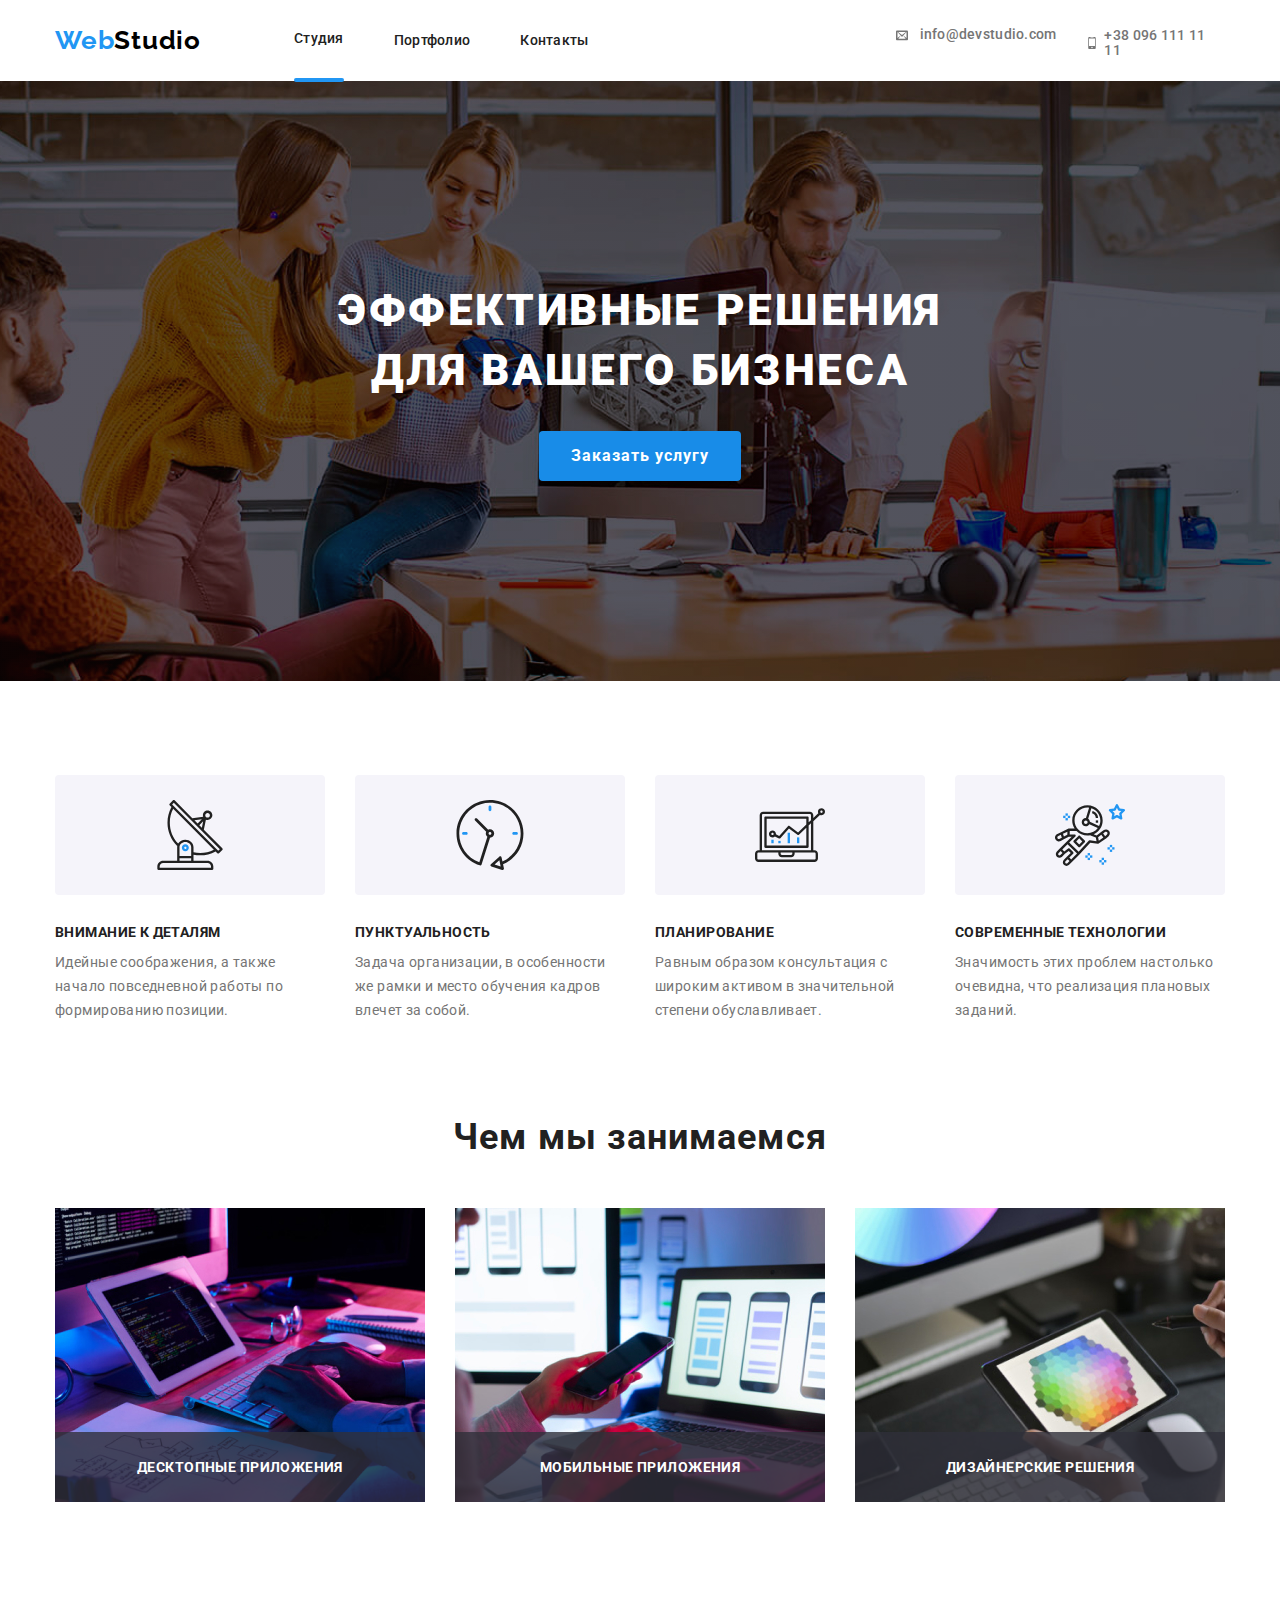
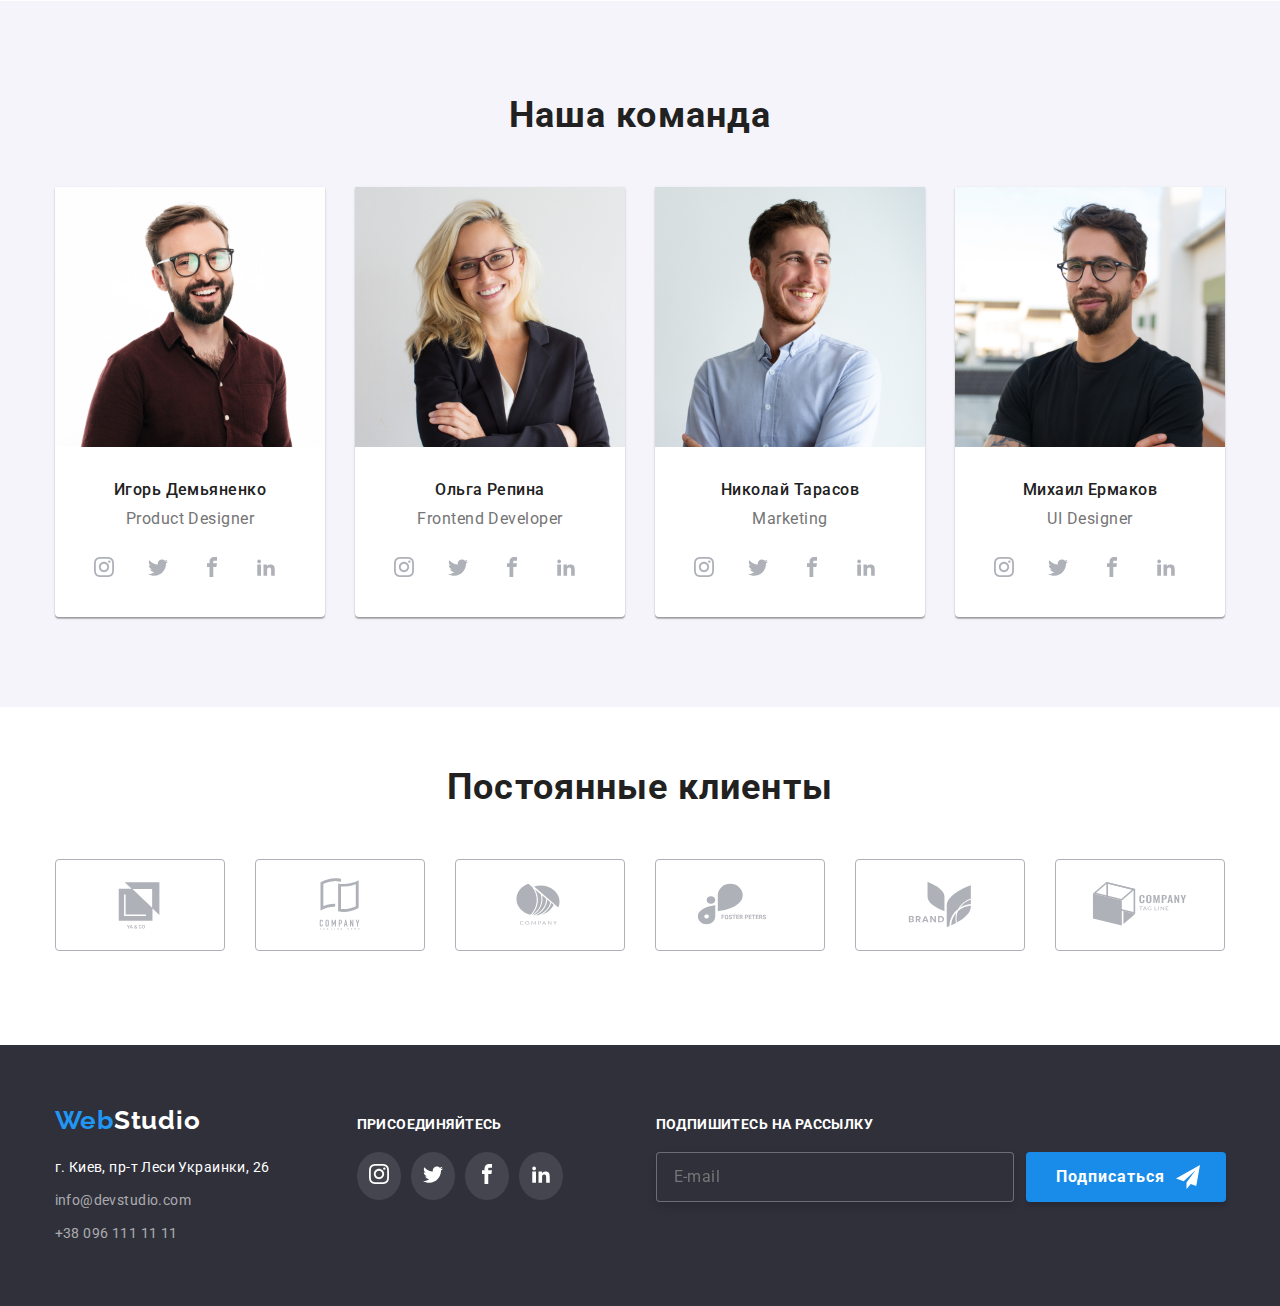
==== commit 3a4be2fe: "25.01.22" ====
--- a/index.html
+++ b/index.html
@@ -212,10 +212,11 @@
           <ul class="what-are-we-doing__img">
             <li class="img">
               <img src=./img/img.jpg alt="работа за компютером" width="370" />
-            </li>
-            <div class="descript">
+                <div class="descript">
               <p class="descript__title">Десктопные приложения</p>
             </div>
+            </li>
+          
             <li class="img">
               <img src=./img/img(1).jpg alt="работа за телефоном" width="370" />
               <div class="descript">
--- a/css/main.min.css
+++ b/css/main.min.css
@@ -1,2 +1,2 @@
-:root{--primary-text-color: #757575;--title-text-color: #212121;--accent-color: #ffffff}*{margin:0;padding:0;border:none}body{font-family:Roboto, sans-serif}ul{padding:0;margin:0;list-style:none}a{text-decoration:none}@media screen and (min-width: 319px){.container{width:480px;margin:0 auto;padding-left:15px;padding-right:15px;-webkit-box-sizing:border-box;box-sizing:border-box}}@media screen and (min-width: 767px){.container{width:768px;margin:0 auto;padding-left:15px;padding-right:15px;-webkit-box-sizing:border-box;box-sizing:border-box}}@media screen and (min-width: 1280px){.container{width:1200px;margin:0 auto;padding-left:15px;padding-right:15px;-webkit-box-sizing:border-box;box-sizing:border-box}}.button{margin-top:30px;padding:10px 32px;font-family:Roboto;font-style:normal;font-weight:bold;font-size:16px;line-height:1.87;background:#188ce8;-webkit-box-shadow:0px 4px 4px rgba(0,0,0,0.15);box-shadow:0px 4px 4px rgba(0,0,0,0.15);-webkit-border-radius:4px;border-radius:4px;letter-spacing:0.06em;color:#ffffff}@media screen and (min-width: 319px){.backdrop{padding:93px 15px;position:fixed;top:0;left:0;width:100%;height:100%;background:rgba(0,0,0,0.2);opacity:1;z-index:6;-webkit-transition:opacity 250ms cubic-bezier(0.4, 0, 0.2, 1);-o-transition:opacity 250ms cubic-bezier(0.4, 0, 0.2, 1);transition:opacity 250ms cubic-bezier(0.4, 0, 0.2, 1);overflow-y:scroll}}@media screen and (min-width: 1280px){.backdrop{position:fixed;top:0;left:0;width:100%;height:100%;background:rgba(0,0,0,0.2);opacity:1;z-index:2;-webkit-transition:opacity 250ms cubic-bezier(0.4, 0, 0.2, 1);-o-transition:opacity 250ms cubic-bezier(0.4, 0, 0.2, 1);transition:opacity 250ms cubic-bezier(0.4, 0, 0.2, 1)}}.backdrop.is-hidden{opacity:0;pointer-events:none}.backdrop.is-hidden .modal{-webkit-transform:translate(-50%, -50%) scale(0.1);-ms-transform:translate(-50%, -50%) scale(0.1);transform:translate(-50%, -50%) scale(0.1)}@media screen and (min-width: 319px){.modal{position:absolute;margin:0 auto;padding-left:40px;padding-right:40px;top:50%;left:50%;width:450px;height:609px;background:#ffffff;-webkit-box-shadow:0px 1px 3px rgba(0,0,0,0.12),0px 1px 1px rgba(0,0,0,0.14),0px 2px 1px rgba(0,0,0,0.2);box-shadow:0px 1px 3px rgba(0,0,0,0.12),0px 1px 1px rgba(0,0,0,0.14),0px 2px 1px rgba(0,0,0,0.2);-webkit-border-radius:4px;border-radius:4px;-webkit-transform:translate(-50%, -50%) scale(1);-ms-transform:translate(-50%, -50%) scale(1);transform:translate(-50%, -50%) scale(1);-webkit-transition:-webkit-transform 250ms cubic-bezier(0.4, 0, 0.2, 1);transition:-webkit-transform 250ms cubic-bezier(0.4, 0, 0.2, 1);-o-transition:transform 250ms cubic-bezier(0.4, 0, 0.2, 1);transition:transform 250ms cubic-bezier(0.4, 0, 0.2, 1);transition:transform 250ms cubic-bezier(0.4, 0, 0.2, 1), -webkit-transform 250ms cubic-bezier(0.4, 0, 0.2, 1)}}@media screen and (min-width: 1280px){.modal{position:absolute;top:50%;left:50%;width:528px;min-height:581px;padding:40px;background:#ffffff;-webkit-box-shadow:0px 1px 3px rgba(0,0,0,0.12),0px 1px 1px rgba(0,0,0,0.14),0px 2px 1px rgba(0,0,0,0.2);box-shadow:0px 1px 3px rgba(0,0,0,0.12),0px 1px 1px rgba(0,0,0,0.14),0px 2px 1px rgba(0,0,0,0.2);-webkit-border-radius:4px;border-radius:4px;-webkit-transform:translate(-50%, -50%) scale(1);-ms-transform:translate(-50%, -50%) scale(1);transform:translate(-50%, -50%) scale(1);-webkit-transition:-webkit-transform 250ms cubic-bezier(0.4, 0, 0.2, 1);transition:-webkit-transform 250ms cubic-bezier(0.4, 0, 0.2, 1);-o-transition:transform 250ms cubic-bezier(0.4, 0, 0.2, 1);transition:transform 250ms cubic-bezier(0.4, 0, 0.2, 1);transition:transform 250ms cubic-bezier(0.4, 0, 0.2, 1), -webkit-transform 250ms cubic-bezier(0.4, 0, 0.2, 1)}}.close-modal{position:absolute;top:8px;right:8px;width:30px;height:30px;border:1px solid rgba(0,0,0,0.1);-webkit-border-radius:50%;border-radius:50%;background-color:#fff;cursor:pointer}.close-button{margin-top:5px}.close-button:hover,:focus{outline:none;border-color:rgba(0,0,0,0.1);fill:#2196f3;-webkit-transition:fill 250ms cubic-bezier(0.4, 0, 0.2, 1);-o-transition:fill 250ms cubic-bezier(0.4, 0, 0.2, 1);transition:fill 250ms cubic-bezier(0.4, 0, 0.2, 1)}@media screen and (min-width: 319px){.title-modal{margin-top:40px;display:block;width:370px;height:40px;font-family:Roboto;font-style:normal;font-weight:bold;font-size:20px;line-height:23px;text-align:center;letter-spacing:0.03em;color:#212121}}@media screen and (min-width: 1280px){.title-modal{margin-top:0;display:block;margin-bottom:20px;width:448px;height:23px;font-family:Roboto;font-style:normal;font-weight:bold;font-size:20px;line-height:23px;text-align:center;letter-spacing:0.03em;color:#212121}}@media screen and (min-width: 319px){.form-container{margin:0 auto}}@media screen and (min-width: 1280px){.form-container{margin-top:12px}}@media screen and (min-width: 319px){.form-field{margin-top:20px;display:block;margin-bottom:10px;position:relative}}@media screen and (min-width: 1280px){.form-field{margin-top:20px;display:block;margin-bottom:10px;position:relative}}.form-field input,.form-messeg{width:100%;height:40px;border:1px solid rgba(33,33,33,0.2);-webkit-border-radius:4px;border-radius:4px;font-size:16px;margin-top:15px;padding:0 10px 0 40px;-webkit-transition:250ms linear border;-o-transition:250ms linear border;transition:250ms linear border}.form-field input:focus,.form-messeg:focus{outline:none;border:1px solid #2196f3}.form-field input:focus+svg,.form-messeg:focus+svg{fill:#2196f3}.form-messeg{resize:none;height:120px;padding:12px 16px}.label-modal{display:block;position:absolute;font-family:Roboto;font-style:normal;font-weight:normal;font-size:12px;line-height:14px;letter-spacing:0.01em;color:#757575;margin-top:-4px}.modal-icon{position:absolute;top:50%;left:10px;-webkit-transition:250ms linear fill;-o-transition:250ms linear fill;transition:250ms linear fill}.form-messeg:placeholder{color:rgba(117,117,117,0.5)}@media screen and (min-width: 319px){.policy-box{font-family:Roboto;font-style:normal;font-weight:normal;font-size:11px;line-height:1.16px;letter-spacing:0.03em;color:#757575;margin-bottom:30px;display:-webkit-box;display:-webkit-flex;display:-ms-flexbox;display:flex;-webkit-box-align:center;-webkit-align-items:center;-ms-flex-align:center;align-items:center}}@media screen and (min-width: 1280px){.policy-box{font-family:Roboto;font-style:normal;font-weight:normal;font-size:13px;line-height:1.71px;letter-spacing:0.03em;color:#757575;margin-bottom:30px;margin-left:10px;display:-webkit-box;display:-webkit-flex;display:-ms-flexbox;display:flex;-webkit-box-align:center;-webkit-align-items:center;-ms-flex-align:center;align-items:center}}.policy-box a{color:#2196f3;text-decoration:underline;padding-left:5px}.policy-chackbox{position:absolute;width:1px;height:1px;margin:1px;border:0px;padding:0px;clip:rect(0 0 0 0);overflow:hidden}.policy-chackbox:checked+.policy-box::before{background-color:#2196f3;background-image:url(../img/icon-check.svg);background-repeat:no-repeat;background-position:center;border-color:transparent}.policy-chackbox:focus+.policy-box::before{border:none;outline:1px solid #2196f3}.policy-box::before{content:"";width:16px;height:16px;border:1px solid #212121;-webkit-border-radius:2px;border-radius:2px;margin-right:7px}@media screen and (min-width: 319px){.form-submit{width:200px;height:50px;font-family:Roboto;font-style:normal;font-weight:bold;font-size:16px;line-height:1.87;background:#188ce8;-webkit-box-shadow:0px 4px 4px rgba(0,0,0,0.15);box-shadow:0px 4px 4px rgba(0,0,0,0.15);-webkit-border-radius:4px;border-radius:4px;letter-spacing:0.06em;color:#ffffff}}@media screen and (min-width: 1280px){.form-submit{width:200px;height:50px;font-family:Roboto;font-style:normal;font-weight:bold;font-size:16px;line-height:1.87;background:#188ce8;-webkit-box-shadow:0px 4px 4px rgba(0,0,0,0.15);box-shadow:0px 4px 4px rgba(0,0,0,0.15);-webkit-border-radius:4px;border-radius:4px;letter-spacing:0.06em;color:#ffffff}}@media screen and (min-width: 319px){.footer-submit{margin-top:20px;width:200px;height:50px;font-family:Roboto;font-style:normal;font-weight:bold;font-size:16px;line-height:1.87;background:#188ce8;-webkit-box-shadow:0px 4px 4px rgba(0,0,0,0.15);box-shadow:0px 4px 4px rgba(0,0,0,0.15);-webkit-border-radius:4px;border-radius:4px;letter-spacing:0.06em;color:#ffffff;background-image:url(../img/icon-send.svg);background-repeat:no-repeat;background-position-y:center;background-position-x:150px}}@media screen and (min-width: 767px){.footer-submit{margin-top:20px;width:200px;height:50px;font-family:Roboto;font-style:normal;font-weight:bold;font-size:16px;line-height:1.87;background:#188ce8;-webkit-box-shadow:0px 4px 4px rgba(0,0,0,0.15);box-shadow:0px 4px 4px rgba(0,0,0,0.15);-webkit-border-radius:4px;border-radius:4px;letter-spacing:0.06em;color:#ffffff;background-image:url(../img/icon-send.svg);background-repeat:no-repeat;background-position-y:center;background-position-x:150px}}@media screen and (min-width: 1280px){.footer-submit{width:200px;height:50px;margin-top:20px;margin-left:12px;font-family:Roboto;font-style:normal;font-weight:bold;font-size:16px;line-height:1.87;background:#188ce8;-webkit-box-shadow:0px 4px 4px rgba(0,0,0,0.15);box-shadow:0px 4px 4px rgba(0,0,0,0.15);-webkit-border-radius:4px;border-radius:4px;letter-spacing:0.06em;color:#ffffff;background-image:url(../img/icon-send.svg);background-repeat:no-repeat;background-position-y:center;background-position-x:150px}}@media screen and (min-width: 319px){.header{padding:16px 0;position:relative}}@media screen and (min-width: 767px){.header{display:-webkit-box;display:-webkit-flex;display:-ms-flexbox;display:flex;-webkit-flex-wrap:wrap;-ms-flex-wrap:wrap;flex-wrap:wrap;padding:22px 0}}@media screen and (min-width: 1280px){.header{width:100%;background:#ffffff;padding:25px 0}}@media screen and (min-width: 319px){.hiro{width:100%;background:rgba(47,48,58,0.4);padding:118px 0;background-position:center;background-repeat:no-repeat;background-image:-webkit-gradient(linear, left top, right top, from(rgba(0,0,0,0.4)), to(rgba(0,0,0,0.4))),url(../img/Header-img.jpg);background-image:-webkit-linear-gradient(left, rgba(0,0,0,0.4), rgba(0,0,0,0.4)),url(../img/Header-img.jpg);background-image:-o-linear-gradient(left, rgba(0,0,0,0.4), rgba(0,0,0,0.4)),url(../img/Header-img.jpg);background-image:linear-gradient(to right, rgba(0,0,0,0.4), rgba(0,0,0,0.4)),url(../img/Header-img.jpg)}}@media screen and (min-width: 767px){.hiro{width:100%;background:rgba(47,48,58,0.4);padding:118px 0;background-position:center;background-repeat:no-repeat;-webkit-background-size:cover;background-size:cover;background-image:-webkit-gradient(linear, left top, right top, from(rgba(17,7,7,0.4)), to(rgba(0,0,0,0.4))),url(../img/Header-img.jpg);background-image:-webkit-linear-gradient(left, rgba(17,7,7,0.4), rgba(0,0,0,0.4)),url(../img/Header-img.jpg);background-image:-o-linear-gradient(left, rgba(17,7,7,0.4), rgba(0,0,0,0.4)),url(../img/Header-img.jpg);background-image:linear-gradient(to right, rgba(17,7,7,0.4), rgba(0,0,0,0.4)),url(../img/Header-img.jpg)}}@media screen and (min-width: 1280px){.hiro{width:100%;background:rgba(47,48,58,0.4);padding:200px 0 200px 0;height:600px;background-position:center;background-repeat:no-repeat;background-image:-webkit-gradient(linear, left top, right top, from(rgba(17,7,7,0.4)), to(rgba(0,0,0,0.4))),url(../img/img7.jpg);background-image:-webkit-linear-gradient(left, rgba(17,7,7,0.4), rgba(0,0,0,0.4)),url(../img/img7.jpg);background-image:-o-linear-gradient(left, rgba(17,7,7,0.4), rgba(0,0,0,0.4)),url(../img/img7.jpg);background-image:linear-gradient(to right, rgba(17,7,7,0.4), rgba(0,0,0,0.4)),url(../img/img7.jpg)}}@media screen and (min-width: 319px){.peculiarities{padding-top:60px}}@media screen and (min-width: 1280px){.peculiarities{padding-top:94px}}@media screen and (min-width: 319px){.what-are-we-doing{display:none}}@media screen and (min-width: 1280px){.what-are-we-doing{display:block;padding:94px 0}}@media screen and (min-width: 319px){.our-team{text-align:center;padding-top:94px;padding-bottom:94px;background:#f5f4fa}}@media screen and (min-width: 767px){.our-team{padding:60px 0}}@media screen and (min-width: 1280px){.our-team{text-align:center;padding-top:94px;background:#f5f4fa}}@media screen and (min-width: 1280px){.regular-customers{width:100%;margin:0 auto;text-align:center;padding-bottom:94px}}@media screen and (min-width: 319px){.footer-title{width:100%;padding:60px 0;background-color:#2f303a}}@media screen and (min-width: 1280px){.footer-title{width:100%;padding:60px 0;background-color:#2f303a}}@media screen and (min-width: 319px){.header__nav{display:-webkit-box;display:-webkit-flex;display:-ms-flexbox;display:flex}}@media screen and (min-width: 767px){.header__nav{-webkit-box-pack:center;-webkit-justify-content:center;-ms-flex-pack:center;justify-content:center}}@media screen and (min-width: 1280px){.header__nav{padding:0;-webkit-box-align:center;-webkit-align-items:center;-ms-flex-align:center;align-items:center;-webkit-box-pack:center;-webkit-justify-content:center;-ms-flex-pack:center;justify-content:center;display:-webkit-box;display:-webkit-flex;display:-ms-flexbox;display:flex}}@media screen and (min-width: 319px){.top-line-link{font-family:Raleway;font-style:normal;font-weight:bold;font-size:24px;line-height:1.16;letter-spacing:0.03em;color:#000;text-decoration:none;-webkit-transition:background-color,fill,color 250ms cubic-bezier(0.4, 0, 0.2, 1);-o-transition:background-color,fill,color 250ms cubic-bezier(0.4, 0, 0.2, 1);transition:background-color,fill,color 250ms cubic-bezier(0.4, 0, 0.2, 1)}.top-line-link:hover,.top-line-link:focus{color:#2196f3}}@media screen and (min-width: 767px){.top-line-link{display:-webkit-box;display:-webkit-flex;display:-ms-flexbox;display:flex;-webkit-box-align:center;-webkit-align-items:center;-ms-flex-align:center;align-items:center;font-family:Raleway;font-style:normal;font-weight:bold;font-size:24px;line-height:1.16;letter-spacing:0.03em;color:#000;text-decoration:none;-webkit-transition:background-color,fill,color 250ms cubic-bezier(0.4, 0, 0.2, 1);-o-transition:background-color,fill,color 250ms cubic-bezier(0.4, 0, 0.2, 1);transition:background-color,fill,color 250ms cubic-bezier(0.4, 0, 0.2, 1)}.top-line-link:hover,.top-line-link:focus{color:#2196f3}}@media screen and (min-width: 1280px){.top-line-link{font-family:Raleway;font-style:normal;font-weight:bold;font-size:26px;line-height:1.19;letter-spacing:0.03em;color:#000;text-decoration:none;-webkit-transition:background-color,fill,color 250ms cubic-bezier(0.4, 0, 0.2, 1);-o-transition:background-color,fill,color 250ms cubic-bezier(0.4, 0, 0.2, 1);transition:background-color,fill,color 250ms cubic-bezier(0.4, 0, 0.2, 1)}.top-line-link:hover,.top-line-link:focus{color:#2196f3}}@media screen and (min-width: 319px){.menu-button{position:absolute;top:22px;right:22px;-webkit-box-align:center;-webkit-align-items:center;-ms-flex-align:center;align-items:center;display:-webkit-inline-box;display:-webkit-inline-flex;display:-ms-inline-flexbox;display:inline-flex;background-color:transparent;z-index:5;overflow:hidden}}@media screen and (min-width: 767px){.menu-button{display:none}}@media screen and (min-width: 1280px){.menu-button{display:none}}@media screen and (min-width: 319px){.menu-button .icon-close{display:none}}@media screen and (min-width: 319px){.menu-button.is-open .icon-close{display:block;z-index:3}}@media screen and (min-width: 319px){.menu-button.is-open .icon-menu{display:none}}@media screen and (min-width: 767px){.mobile-menu{display:none}}@media screen and (min-width: 1280px){.mobile-menu{display:none}}@media screen and (min-width: 319px){.menu-container .menu-container.is-open{position:absolute;display:block;width:100%;height:100vh;left:0;background:#fff}}@media screen and (min-width: 767px){.menu-container{display:-webkit-box;display:-webkit-flex;display:-ms-flexbox;display:flex}}@media screen and (min-width: 1280px){.menu-container{display:block;display:-webkit-box;display:-webkit-flex;display:-ms-flexbox;display:flex;-webkit-box-align:center;-webkit-align-items:center;-ms-flex-align:center;align-items:center}}@media screen and (min-width: 319px){.menu-link{-webkit-box-flex:1;-webkit-flex:1 1 480px;-ms-flex:1 1 480px;flex:1 1 480px;padding:22px 0 47px 40px;min-height:768px}}@media screen and (min-width: 767px){.menu-link{display:-webkit-box;display:-webkit-flex;display:-ms-flexbox;display:flex;padding:0px 0px;min-height:0}}@media screen and (min-width: 1280px){.menu-link{display:-webkit-box;display:-webkit-flex;display:-ms-flexbox;display:flex;padding:0px 0px;min-height:0}}@media screen and (min-width: 767px){.top-link{display:-webkit-box;display:-webkit-flex;display:-ms-flexbox;display:flex;-webkit-box-align:center;-webkit-align-items:center;-ms-flex-align:center;align-items:center}}@media screen and (min-width: 1280px){.top-link{display:block;display:-webkit-box;display:-webkit-flex;display:-ms-flexbox;display:flex;-webkit-box-align:center;-webkit-align-items:center;-ms-flex-align:center;align-items:center;-webkit-box-pack:center;-webkit-justify-content:center;-ms-flex-pack:center;justify-content:center}}.link1:hover,.link1:focus{color:#2196f3}@media screen and (min-width: 319px){.top-link__item:nth-child(1){padding-top:20px}}@media screen and (min-width: 767px){.top-link__item:nth-child(1){padding-top:0;padding-left:0;margin:0 50px 0 88px}}@media screen and (min-width: 1280px){.top-link__item:nth-child(1){padding-top:0;padding-left:0;margin:0 50px 0 93px}}@media screen and (min-width: 319px){.top-link__item:nth-child(2){padding:32px 0}}@media screen and (min-width: 767px){.top-link__item:nth-child(2){padding-left:0;padding:0;margin-right:50px}}@media screen and (min-width: 1280px){.top-link__item:nth-child(2){padding-left:0;padding:0;margin-right:50px}}@media screen and (min-width: 767px){.top-link__item:nth-child(3){padding-left:0}}@media screen and (min-width: 767px){.adress-item:nth-child(1){margin-left:84px}}@media screen and (min-width: 1280px){.adress-item:nth-child(1){margin:0 30px 0 305px}}@media screen and (min-width: 319px){.top-link__nav{font-family:Roboto;font-style:normal;font-weight:500;font-size:40px;line-height:1.17;text-align:center;letter-spacing:0.02em;color:#212121}.top-link__nav:hover,.top-link__nav:focus{color:#2196f3}}@media screen and (min-width: 767px){.top-link__nav{font-family:Roboto;font-style:normal;font-weight:500;font-size:14px;line-height:1.14;letter-spacing:0.02em;text-decoration:none;color:#212121;-webkit-transition:background-color,fill,color 250ms cubic-bezier(0.4, 0, 0.2, 1);-o-transition:background-color,fill,color 250ms cubic-bezier(0.4, 0, 0.2, 1);transition:background-color,fill,color 250ms cubic-bezier(0.4, 0, 0.2, 1)}.top-link__nav:hover,.top-link__nav:focus{color:#2196f3}}@media screen and (min-width: 1280px){.top-link__nav{font-family:Roboto;font-style:normal;font-weight:500;font-size:14px;line-height:1.14;letter-spacing:0.02em;text-decoration:none;color:#212121;-webkit-transition:background-color,fill,color 250ms cubic-bezier(0.4, 0, 0.2, 1);-o-transition:background-color,fill,color 250ms cubic-bezier(0.4, 0, 0.2, 1);transition:background-color,fill,color 250ms cubic-bezier(0.4, 0, 0.2, 1)}.top-link__nav:hover,.top-link__nav:focus{color:#2196f3}}@media screen and (min-width: 767px){.activ::after{content:"";display:block;position:relative;top:30px;bottom:auto;width:100%;height:4px;background-color:#2196f3;-webkit-border-radius:2px;border-radius:2px}}@media screen and (min-width: 1280px){.activ::after{content:"";display:block;position:relative;top:30px;bottom:auto;width:100%;height:4px;background-color:#2196f3;-webkit-border-radius:2px;border-radius:2px}}@media screen and (min-width: 767px){.adress{display:-webkit-box;display:-webkit-flex;display:-ms-flexbox;display:flex;-webkit-box-orient:vertical;-webkit-box-direction:reverse;-webkit-flex-direction:column-reverse;-ms-flex-direction:column-reverse;flex-direction:column-reverse}}@media screen and (min-width: 1280px){.adress{display:block;display:-webkit-box;display:-webkit-flex;display:-ms-flexbox;display:flex;-webkit-box-orient:vertical;-webkit-box-direction:reverse;-webkit-flex-direction:column-reverse;-ms-flex-direction:column-reverse;flex-direction:column-reverse}}@media screen and (min-width: 319px){.adress-item{padding-top:32px}}@media screen and (min-width: 767px){.adress-item{padding-top:0;padding-left:0;margin-top:0;margin-left:84px}}@media screen and (min-width: 1280px){.adress-item{padding-top:0;padding-left:0;margin-top:5px;margin-left:305px}}@media screen and (min-width: 319px){.mail-icon{display:none}}@media screen and (min-width: 767px){.mail-icon{display:block;width:16px;height:12px;margin-right:10px;fill:var(--primary-text-color);-webkit-transition:background-color,fill,color 250ms cubic-bezier(0.4, 0, 0.2, 1);-o-transition:background-color,fill,color 250ms cubic-bezier(0.4, 0, 0.2, 1);transition:background-color,fill,color 250ms cubic-bezier(0.4, 0, 0.2, 1)}}@media screen and (min-width: 1280px){.mail-icon{display:block;width:16px;height:12px;margin-right:10px;fill:var(--primary-text-color);-webkit-transition:background-color,fill,color 250ms cubic-bezier(0.4, 0, 0.2, 1);-o-transition:background-color,fill,color 250ms cubic-bezier(0.4, 0, 0.2, 1);transition:background-color,fill,color 250ms cubic-bezier(0.4, 0, 0.2, 1)}}@media screen and (min-width: 319px){.mail-link{font-family:Roboto;font-style:normal;font-weight:500;font-size:24px;line-height:28px;letter-spacing:0.02em;color:#757575;-webkit-transition:background-color,fill,color 250ms cubic-bezier(0.4, 0, 0.2, 1);-o-transition:background-color,fill,color 250ms cubic-bezier(0.4, 0, 0.2, 1);transition:background-color,fill,color 250ms cubic-bezier(0.4, 0, 0.2, 1)}.mail-link:hover,.mail-link:focus{color:#2196f3}}@media screen and (min-width: 767px){.mail-link{display:-webkit-box;display:-webkit-flex;display:-ms-flexbox;display:flex;-webkit-box-align:center;-webkit-align-items:center;-ms-flex-align:center;align-items:center;font-family:Roboto;font-style:normal;font-weight:500;font-size:12px;line-height:1.16;letter-spacing:0.02em;color:#757575;text-decoration:none;-webkit-transition:background-color,fill,color 250ms cubic-bezier(0.4, 0, 0.2, 1);-o-transition:background-color,fill,color 250ms cubic-bezier(0.4, 0, 0.2, 1);transition:background-color,fill,color 250ms cubic-bezier(0.4, 0, 0.2, 1)}.mail-link:hover,.mail-link:focus{color:#2196f3}.mail-link:hover .mail-icon,.mail-link:focus .mail-icon{fill:#2196f3}}@media screen and (min-width: 1280px){.mail-link{display:-webkit-box;display:-webkit-flex;display:-ms-flexbox;display:flex;-webkit-box-align:center;-webkit-align-items:center;-ms-flex-align:center;align-items:center;font-family:Roboto;font-style:normal;font-weight:500;font-size:14px;line-height:1.14;letter-spacing:0.02em;color:#757575;text-decoration:none;-webkit-transition:background-color,fill,color 250ms cubic-bezier(0.4, 0, 0.2, 1);-o-transition:background-color,fill,color 250ms cubic-bezier(0.4, 0, 0.2, 1);transition:background-color,fill,color 250ms cubic-bezier(0.4, 0, 0.2, 1)}.mail-link:hover,.mail-link:focus{color:#2196f3}.mail-link:hover .mail-icon,.mail-link:focus .mail-icon{fill:#2196f3}}@media screen and (min-width: 319px){.tel{padding:302px 0px 0px 0px}}@media screen and (min-width: 767px){.tel{padding-left:0;margin-top:10px;margin-left:84px;padding:0px 0px}}@media screen and (min-width: 1280px){.tel{padding-left:0;margin-top:-15px;margin-left:495px;padding:0px 0px}}@media screen and (min-width: 319px){.tel-icon{display:none}}@media screen and (min-width: 767px){.tel-icon{display:block;width:16px;height:12px;margin-right:5px;fill:var(--primary-text-color)}}@media screen and (min-width: 1280px){.tel-icon{display:block;width:16px;height:12px;margin-right:5px;fill:var(--primary-text-color)}}@media screen and (min-width: 319px){.tel-link{font-family:Roboto;font-style:normal;font-weight:500;font-size:34px;line-height:1.17;letter-spacing:0.02em;color:#2196f3}}@media screen and (min-width: 767px){.tel-link{display:-webkit-box;display:-webkit-flex;display:-ms-flexbox;display:flex;-webkit-box-align:center;-webkit-align-items:center;-ms-flex-align:center;align-items:center;font-family:Roboto;font-style:normal;font-weight:500;font-size:12px;line-height:1.16;letter-spacing:0.02em;text-decoration:none;color:#757575;-webkit-transition:background-color,fill,color 250ms cubic-bezier(0.4, 0, 0.2, 1);-o-transition:background-color,fill,color 250ms cubic-bezier(0.4, 0, 0.2, 1);transition:background-color,fill,color 250ms cubic-bezier(0.4, 0, 0.2, 1)}.tel-link:hover,.tel-link:focus{color:#2196f3}.tel-link:hover:hover .tel-icon,.tel-link:hover:focus .tel-icon,.tel-link:focus:hover .tel-icon,.tel-link:focus:focus .tel-icon{fill:#2196f3}}@media screen and (min-width: 1280px){.tel-link{font-family:Roboto;font-style:normal;font-weight:500;font-size:14px;line-height:1.14;letter-spacing:0.02em;text-decoration:none;color:#757575;-webkit-transition:background-color,fill,color 250ms cubic-bezier(0.4, 0, 0.2, 1);-o-transition:background-color,fill,color 250ms cubic-bezier(0.4, 0, 0.2, 1);transition:background-color,fill,color 250ms cubic-bezier(0.4, 0, 0.2, 1)}.tel-link:hover,.tel-link:focus{color:#2196f3}.tel-link:hover:hover .tel-icon,.tel-link:hover:focus .tel-icon,.tel-link:focus:hover .tel-icon,.tel-link:focus:focus .tel-icon{fill:#2196f3}}.span{color:#2196f3}@media screen and (min-width: 319px){.menu-container{display:none}.menu-container.is-open{width:100%;position:fixed;display:block;height:100vh;top:0;left:0;background:#fff;z-index:2}}@media screen and (min-width: 767px){.menu-container{display:block}}@media screen and (min-width: 1280px){.menu-container{display:block}}@media screen and (min-width: 319px){.burger-box{padding-top:64px}}@media screen and (min-width: 767px){.burger-box{padding-top:0;padding-left:0;display:none}}@media screen and (min-width: 1280px){.burger-box{padding-top:0;padding-left:0;display:none}}@media screen and (min-width: 319px){.burger-social{font-family:Roboto;font-style:normal;font-weight:500;font-size:18px;line-height:1.22;letter-spacing:0.02em;color:#2196f3}}.line1::after{content:"";margin:0 10px;width:22px;height:0px;left:135px;top:726px;border:1px solid rgba(33,33,33,0.2);-webkit-transform:rotate(90deg);-ms-transform:rotate(90deg);transform:rotate(90deg)}.line2::after{content:"";margin:0 10px;width:22px;height:0px;left:135px;top:726px;border:1px solid rgba(33,33,33,0.2);-webkit-transform:rotate(90deg);-ms-transform:rotate(90deg);transform:rotate(90deg)}.line3::after{content:"";margin:0 10px;width:22px;height:0px;left:135px;top:726px;border:1px solid rgba(33,33,33,0.2);-webkit-transform:rotate(90deg);-ms-transform:rotate(90deg);transform:rotate(90deg)}@media screen and (min-width: 319px){.title-container{margin:0 auto;text-align:center;padding:0 15px}}@media screen and (min-width: 767px){.title-container{text-align:center;margin:0 auto;padding:0 15px}}@media screen and (min-width: 1280px){.title-container{text-align:center;margin:0 auto;padding:0 15px}}@media screen and (min-width: 319px){.text{font-family:Roboto;font-style:normal;font-weight:900;font-size:26px;line-height:1.61;text-align:center;letter-spacing:0.06em;text-transform:uppercase;color:#ffffff}}@media screen and (min-width: 1280px){.text{font-family:Roboto;font-style:normal;font-weight:900;font-size:44px;line-height:1.36;text-align:center;letter-spacing:0.06em;text-transform:uppercase;color:#ffffff}}@media screen and (min-width: 767px){.group-peculiarities{display:-webkit-box;display:-webkit-flex;display:-ms-flexbox;display:flex;-webkit-flex-wrap:wrap;-ms-flex-wrap:wrap;flex-wrap:wrap;margin-bottom:60px}}@media screen and (min-width: 1280px){.group-peculiarities{display:-webkit-box;display:-webkit-flex;display:-ms-flexbox;display:flex;-webkit-flex-wrap:nowrap;-ms-flex-wrap:nowrap;flex-wrap:nowrap;margin-bottom:0}}@media screen and (min-width: 1280px){.feature:not(:last-child){width:270px;height:120px;margin-right:30px}}@media screen and (min-width: 767px){.feature:nth-child(odd){margin-right:30px}}@media screen and (min-width: 767px){.feature{width:354px}}@media screen and (min-width: 319px){.feature__antenna{width:70px;height:70px}}@media screen and (min-width: 767px){.feature__antenna{width:70px;height:70px}}@media screen and (min-width: 1280px){.feature__antenna{width:70px;height:70px}}@media screen and (min-width: 319px){.feature-svg{display:-webkit-box;display:-webkit-flex;display:-ms-flexbox;display:flex;-webkit-box-pack:center;-webkit-justify-content:center;-ms-flex-pack:center;justify-content:center;-webkit-box-align:center;-webkit-align-items:center;-ms-flex-align:center;align-items:center;height:120px;background:#f5f4fa;-webkit-border-radius:4px;border-radius:4px}}@media screen and (min-width: 767px){.feature-svg{display:-webkit-box;display:-webkit-flex;display:-ms-flexbox;display:flex;-webkit-box-pack:center;-webkit-justify-content:center;-ms-flex-pack:center;justify-content:center;-webkit-box-align:center;-webkit-align-items:center;-ms-flex-align:center;align-items:center;width:354px;background:#f5f4fa;-webkit-border-radius:4px;border-radius:4px}}@media screen and (min-width: 1280px){.feature-svg{display:-webkit-box;display:-webkit-flex;display:-ms-flexbox;display:flex;-webkit-box-pack:center;-webkit-justify-content:center;-ms-flex-pack:center;justify-content:center;-webkit-box-align:center;-webkit-align-items:center;-ms-flex-align:center;align-items:center;width:270px;height:120px;background:#f5f4fa;-webkit-border-radius:4px;border-radius:4px}}@media screen and (min-width: 319px){.feature__clock{width:70px;height:70px}}@media screen and (min-width: 1280px){.feature__clock{width:70px;height:70px}}@media screen and (min-width: 319px){.feature__diagram{width:70px;height:70px}}@media screen and (min-width: 1280px){.feature__diagram{width:70px;height:70px}}@media screen and (min-width: 319px){.feature__astronaut{width:70px;height:70px}}@media screen and (min-width: 1280px){.feature__astronaut{width:70px;height:70px}}@media screen and (min-width: 319px){.feature__title{text-align:center;padding-top:30px;padding-bottom:10px;font-family:Roboto;font-style:normal;font-weight:bold;font-size:14px;line-height:1.14;letter-spacing:0.03em;text-transform:uppercase;color:#212121}}@media screen and (min-width: 767px){.feature__title{text-align:left;padding-bottom:10px;font-family:Roboto;font-style:normal;font-weight:bold;font-size:14px;line-height:1.14;letter-spacing:0.03em;text-transform:uppercase;color:#212121}}@media screen and (min-width: 1280px){.feature__title{text-align:left;padding-bottom:10px;font-family:Roboto;font-style:normal;font-weight:bold;font-size:14px;line-height:1.14;letter-spacing:0.03em;text-transform:uppercase;color:#212121}}.feature__text{font-family:Roboto;font-style:normal;font-weight:normal;font-size:14px;line-height:1.71;letter-spacing:0.03em;color:#757575}.what-are-we-doing__img{display:-webkit-box;display:-webkit-flex;display:-ms-flexbox;display:flex}.what-are-we-doing__title{margin:0;margin-bottom:50px;text-align:center;font-family:Roboto;font-style:normal;font-weight:bold;font-size:36px;line-height:1.16;letter-spacing:0.03em;color:#212121}.img:not(:last-child){margin-right:30px}.descript{position:absolute;width:370px;height:70px;top:1433px;background:rgba(47,48,58,0.8)}.descript__title{margin:27px;color:#ffffff;font-family:Roboto;font-style:normal;font-weight:bold;font-size:14px;line-height:16px;text-align:center;letter-spacing:0.03em;text-transform:uppercase}@media screen and (min-width: 319px){.our-team__title{margin-bottom:50px;font-family:Roboto;font-style:normal;font-weight:bold;font-size:28px;line-height:1.17;letter-spacing:0.03em;color:#212121}}@media screen and (min-width: 1280px){.our-team__title{margin-bottom:50px;font-family:Roboto;font-style:normal;font-weight:bold;font-size:36px;line-height:1.16;letter-spacing:0.03em;color:#212121}}@media screen and (min-width: 767px){.team{display:-webkit-box;display:-webkit-flex;display:-ms-flexbox;display:flex;-webkit-flex-wrap:wrap;-ms-flex-wrap:wrap;flex-wrap:wrap}}@media screen and (min-width: 1280px){.team{-webkit-flex-wrap:nowrap;-ms-flex-wrap:nowrap;flex-wrap:nowrap;display:-webkit-box;display:-webkit-flex;display:-ms-flexbox;display:flex;margin:0}}.team__title{padding-top:30px}@media screen and (min-width: 319px){.team__img{margin-bottom:30px;background:#ffffff;-webkit-box-shadow:0px 1px 3px rgba(0,0,0,0.12),0px 1px 1px rgba(0,0,0,0.14),0px 2px 1px rgba(0,0,0,0.2);box-shadow:0px 1px 3px rgba(0,0,0,0.12),0px 1px 1px rgba(0,0,0,0.14),0px 2px 1px rgba(0,0,0,0.2);-webkit-border-radius:0px 0px 4px 4px;border-radius:0px 0px 4px 4px}}@media screen and (min-width: 767px){.team__img{width:354px;margin-bottom:30px;background:#ffffff;-webkit-box-shadow:0px 1px 3px rgba(0,0,0,0.12),0px 1px 1px rgba(0,0,0,0.14),0px 2px 1px rgba(0,0,0,0.2);box-shadow:0px 1px 3px rgba(0,0,0,0.12),0px 1px 1px rgba(0,0,0,0.14),0px 2px 1px rgba(0,0,0,0.2);-webkit-border-radius:0px 0px 4px 4px;border-radius:0px 0px 4px 4px}}@media screen and (min-width: 1280px){.team__img{margin-right:30px;background:#ffffff;-webkit-box-shadow:0px 1px 3px rgba(0,0,0,0.12),0px 1px 1px rgba(0,0,0,0.14),0px 2px 1px rgba(0,0,0,0.2);box-shadow:0px 1px 3px rgba(0,0,0,0.12),0px 1px 1px rgba(0,0,0,0.14),0px 2px 1px rgba(0,0,0,0.2);-webkit-border-radius:0px 0px 4px 4px;border-radius:0px 0px 4px 4px}}@media screen and (min-width: 767px){.team__img:nth-child(odd){margin-right:30px}}@media screen and (min-width: 319px){.team-img{width:100%}}@media screen and (min-width: 1280px){.team-img{width:270px;height:260px}}.team__name{padding-bottom:10px;font-family:Roboto;font-style:normal;font-weight:500;font-size:16px;line-height:1.18;text-align:center;letter-spacing:0.03em;color:#212121}.team__profession{font-family:Roboto;font-style:normal;font-weight:normal;font-size:16px;line-height:1.18;text-align:center;letter-spacing:0.03em;color:#757575}@media screen and (min-width: 319px){.social-links{display:-webkit-box;display:-webkit-flex;display:-ms-flexbox;display:flex;-webkit-box-pack:center;-webkit-justify-content:center;-ms-flex-pack:center;justify-content:center;-webkit-box-align:center;-webkit-align-items:center;-ms-flex-align:center;align-items:center;padding:16px 0 24px 0}}@media screen and (min-width: 1280px){.social-links{display:-webkit-box;display:-webkit-flex;display:-ms-flexbox;display:flex;-webkit-box-pack:center;-webkit-justify-content:center;-ms-flex-pack:center;justify-content:center;-webkit-box-align:center;-webkit-align-items:center;-ms-flex-align:center;align-items:center}}.social-list{margin-right:10px}@media screen and (min-width: 319px){.social-list__icon{display:-webkit-inline-box;display:-webkit-inline-flex;display:-ms-inline-flexbox;display:inline-flex;-webkit-box-pack:center;-webkit-justify-content:center;-ms-flex-pack:center;justify-content:center;-webkit-box-align:center;-webkit-align-items:center;-ms-flex-align:center;align-items:center;padding:12px;-webkit-border-radius:50%;border-radius:50%;background:rgba(255,255,255,0.1);-webkit-transition:background-color 250ms cubic-bezier(0.4, 0, 0.2, 1);-o-transition:background-color 250ms cubic-bezier(0.4, 0, 0.2, 1);transition:background-color 250ms cubic-bezier(0.4, 0, 0.2, 1)}.social-list__icon:hover{background-color:#2196f3}.social-list__icon:focus{background-color:#2196f3}.social-list__icon:focus .team-icon{fill:var(--accent-color)}.social-list__icon:hover .team-icon{fill:var(--accent-color)}}@media screen and (min-width: 1280px){.social-list__icon{display:block;padding:12px;-webkit-border-radius:50%;border-radius:50%;background:rgba(255,255,255,0.1);-webkit-transition:background-color 250ms cubic-bezier(0.4, 0, 0.2, 1);-o-transition:background-color 250ms cubic-bezier(0.4, 0, 0.2, 1);transition:background-color 250ms cubic-bezier(0.4, 0, 0.2, 1)}.social-list__icon:hover{background-color:#2196f3}.social-list__icon:focus{background-color:#2196f3}.social-list__icon:focus .team-icon{fill:var(--accent-color)}.social-list__icon:hover .team-icon{fill:var(--accent-color)}}.team-icon{fill:#afb1b8}@media screen and (min-width: 319px){.regular-customers__title{text-align:center;margin-top:60px;margin-bottom:30px;font-family:Roboto;font-style:normal;font-weight:bold;font-size:28px;line-height:1.17;letter-spacing:0.03em;color:#212121}}@media screen and (min-width: 1280px){.regular-customers__title{margin-bottom:50px;font-family:Roboto;font-style:normal;font-weight:bold;font-size:36px;line-height:1.16;letter-spacing:0.03em;color:#212121}}@media screen and (min-width: 319px){.customers__client{display:-webkit-box;display:-webkit-flex;display:-ms-flexbox;display:flex;-webkit-flex-wrap:wrap;-ms-flex-wrap:wrap;flex-wrap:wrap}}@media screen and (min-width: 1280px){.customers__client{margin:0 auto;display:-webkit-box;display:-webkit-flex;display:-ms-flexbox;display:flex}}@media screen and (min-width: 319px){.client{margin-bottom:15px;width:210px}.client:nth-child(1){margin-right:30px}.client:nth-child(3){margin-right:30px}.client:nth-child(5){margin-right:30px}}@media screen and (min-width: 767px){.client{margin-bottom:15px;width:226px;height:92px}.client:nth-child(1){margin-right:30px}.client:nth-child(2){margin-right:30px}.client:nth-child(3){margin-right:0}.client:nth-child(4){margin-right:30px}.client:nth-child(5){margin-right:30px}}@media screen and (min-width: 1280px){.client{margin-bottom:0;width:170px;height:92px}.client:not(:last-child){margin-right:30px}}.customers__link{width:100%;height:100%;display:-webkit-box;display:-webkit-flex;display:-ms-flexbox;display:flex;-webkit-box-align:center;-webkit-align-items:center;-ms-flex-align:center;align-items:center;-webkit-box-pack:center;-webkit-justify-content:center;-ms-flex-pack:center;justify-content:center;border:1px solid #afb1b8;-webkit-border-radius:4px;border-radius:4px;fill:#afb1b8;-webkit-transition:fill 250ms cubic-bezier(0.4, 0, 0.2, 1),border-color 250ms cubic-bezier(0.4, 0, 0.2, 1);-o-transition:fill 250ms cubic-bezier(0.4, 0, 0.2, 1),border-color 250ms cubic-bezier(0.4, 0, 0.2, 1);transition:fill 250ms cubic-bezier(0.4, 0, 0.2, 1),border-color 250ms cubic-bezier(0.4, 0, 0.2, 1)}.customers__link:hover{fill:#2196f3;border-color:#2196f3}.customers__link:focus{fill:#2196f3;border-color:#2196f3}.svg{-webkit-transition:border-color 250ms cubic-bezier(0.4, 0, 0.2, 1);-o-transition:border-color 250ms cubic-bezier(0.4, 0, 0.2, 1);transition:border-color 250ms cubic-bezier(0.4, 0, 0.2, 1)}.svg:hover{fill:#2196f3;border-color:#2196f3}.svg:focus{fill:#2196f3;border-color:#2196f3}@media screen and (min-width: 319px){.footer-container{display:-webkit-box;display:-webkit-flex;display:-ms-flexbox;display:flex;-webkit-flex-wrap:wrap;-ms-flex-wrap:wrap;flex-wrap:wrap;-webkit-box-pack:center;-webkit-justify-content:center;-ms-flex-pack:center;justify-content:center}}@media (max-width: 480px){.footer-container{margin:0 auto;padding:0 15px;text-align:center;display:-webkit-box;display:-webkit-flex;display:-ms-flexbox;display:flex;-webkit-box-orient:vertical;-webkit-box-direction:normal;-webkit-flex-direction:column;-ms-flex-direction:column;flex-direction:column;-webkit-box-align:center;-webkit-align-items:center;-ms-flex-align:center;align-items:center}}@media screen and (min-width: 767px){.footer-container{-webkit-box-pack:center;-webkit-justify-content:center;-ms-flex-pack:center;justify-content:center;margin:0 auto;padding:0 15px;display:-webkit-box;display:-webkit-flex;display:-ms-flexbox;display:flex;-webkit-flex-wrap:wrap;-ms-flex-wrap:wrap;flex-wrap:wrap}}@media screen and (min-width: 1280px){.footer-container{width:1200px;margin:0 auto;padding:0 15px;-webkit-flex-wrap:nowrap;-ms-flex-wrap:nowrap;flex-wrap:nowrap;display:-webkit-box;display:-webkit-flex;display:-ms-flexbox;display:flex;-webkit-box-align:baseline;-webkit-align-items:baseline;-ms-flex-align:baseline;align-items:baseline}}.footer-adress{min-width:232px;-webkit-box-orient:vertical;-webkit-box-direction:normal;-webkit-flex-direction:column;-ms-flex-direction:column;flex-direction:column;padding-top:20px;font-family:Roboto;font-style:normal;font-weight:normal;font-size:14px;line-height:1.71;letter-spacing:0.03em;color:#ffffff}.footer-item:nth-child(2){padding:9px 0 9px 0}.footer-link{font-family:Raleway;font-style:normal;font-weight:bold;font-size:26px;line-height:1.19;letter-spacing:0.03em;color:#fff;text-decoration:none;-webkit-transition:color 250ms cubic-bezier(0.4, 0, 0.2, 1);-o-transition:color 250ms cubic-bezier(0.4, 0, 0.2, 1);transition:color 250ms cubic-bezier(0.4, 0, 0.2, 1)}.footer-link:hover,.footer-link:focus{color:#2196f3}.footer-mail-link{font-family:Roboto;font-style:normal;font-weight:normal;font-size:14px;line-height:1.71;letter-spacing:0.03em;color:rgba(255,255,255,0.6);-webkit-transition:color 250ms cubic-bezier(0.4, 0, 0.2, 1);-o-transition:color 250ms cubic-bezier(0.4, 0, 0.2, 1);transition:color 250ms cubic-bezier(0.4, 0, 0.2, 1)}.footer-mail-link:hover,.footer-mail-link:focus{color:#2196f3}.footer-tel-link{margin:9px o 9px 0;font-family:Roboto;font-style:normal;font-weight:normal;font-size:14px;line-height:1.71;letter-spacing:0.03em;text-decoration:none;color:rgba(255,255,255,0.6);-webkit-transition:color 250ms cubic-bezier(0.4, 0, 0.2, 1);-o-transition:color 250ms cubic-bezier(0.4, 0, 0.2, 1);transition:color 250ms cubic-bezier(0.4, 0, 0.2, 1)}.footer-tel-link:hover,.footer-tel-link:focus{color:#2196f3}@media screen and (min-width: 319px){.footer-contacts{padding-bottom:60px}}@media screen and (min-width: 767px){.footer-contacts{display:-webkit-box;display:-webkit-flex;display:-ms-flexbox;display:flex;-webkit-box-orient:vertical;-webkit-box-direction:normal;-webkit-flex-direction:column;-ms-flex-direction:column;flex-direction:column;padding-bottom:0}}@media screen and (min-width: 1280px){.footer-contacts{padding:0;display:-webkit-box;display:-webkit-flex;display:-ms-flexbox;display:flex;-webkit-box-orient:vertical;-webkit-box-direction:normal;-webkit-flex-direction:column;-ms-flex-direction:column;flex-direction:column}}@media screen and (min-width: 319px){.footer-social{padding-bottom:60px}}@media screen and (min-width: 767px){.footer-social{padding-bottom:0;margin-left:165px}}@media screen and (min-width: 1280px){.footer-social{padding:0;margin-left:70px}}@media screen and (min-width: 319px){.foter-social-links{display:-webkit-box;display:-webkit-flex;display:-ms-flexbox;display:flex}}@media screen and (min-width: 1280px){.foter-social-links{display:-webkit-box;display:-webkit-flex;display:-ms-flexbox;display:flex;-webkit-box-pack:center;-webkit-justify-content:center;-ms-flex-pack:center;justify-content:center;-webkit-box-align:center;-webkit-align-items:center;-ms-flex-align:center;align-items:center}}.social-title{padding-bottom:20px;font-family:Roboto;font-style:normal;font-weight:bold;font-size:14px;line-height:16px;letter-spacing:0.03em;text-transform:uppercase;color:#ffffff}@media screen and (min-width: 319px){.icon{fill:var(--accent-color)}}@media screen and (min-width: 1280px){.icon{fill:var(--accent-color)}}@media screen and (min-width: 319px){.footer-email{width:100%}}@media screen and (min-width: 767px){.footer-email{display:-webkit-box;display:-webkit-flex;display:-ms-flexbox;display:flex;-webkit-box-align:center;-webkit-align-items:center;-ms-flex-align:center;align-items:center;-webkit-box-pack:center;-webkit-justify-content:center;-ms-flex-pack:center;justify-content:center;text-align:center}}@media screen and (min-width: 1280px){.footer-email{margin-left:83px}}@media screen and (min-width: 319px){.footer-form{text-align:center}}@media screen and (min-width: 767px){.footer-form{margin-top:60px;width:450px;display:-webkit-box;display:-webkit-flex;display:-ms-flexbox;display:flex;-webkit-box-orient:vertical;-webkit-box-direction:normal;-webkit-flex-direction:column;-ms-flex-direction:column;flex-direction:column}}@media screen and (min-width: 1280px){.footer-form{margin-top:0;width:100%}}@media screen and (min-width: 319px){.footer-form__label{width:100%}}@media screen and (min-width: 1280px){.footer-form__label{display:-webkit-box;display:-webkit-flex;display:-ms-flexbox;display:flex}}@media screen and (min-width: 319px){.footer-form__title{text-align:center;font-family:Roboto;font-style:normal;font-weight:bold;font-size:14px;line-height:16px;letter-spacing:0.03em;text-transform:uppercase;color:#ffffff}}@media screen and (min-width: 767px){.footer-form__title{text-align:center;font-family:Roboto;font-style:normal;font-weight:bold;font-size:14px;line-height:16px;letter-spacing:0.03em;text-transform:uppercase;color:#ffffff}}@media screen and (min-width: 1280px){.footer-form__title{text-align:left;font-family:Roboto;font-style:normal;font-weight:bold;font-size:14px;line-height:16px;letter-spacing:0.03em;text-transform:uppercase;color:#ffffff}}@media screen and (min-width: 319px){.footer-input{display:-webkit-box;display:-webkit-flex;display:-ms-flexbox;display:flex;margin-top:20px;width:100%;height:50px;padding:16px 17px;border:1px solid rgba(255,255,255,0.3);-webkit-box-sizing:border-box;box-sizing:border-box;-webkit-filter:drop-shadow(0px 4px 4px rgba(0,0,0,0.15));filter:drop-shadow(0px 4px 4px rgba(0,0,0,0.15));-webkit-border-radius:4px;border-radius:4px;letter-spacing:0.03em;color:rgba(255,255,255,0.6);background-color:#2f303a}}@media screen and (min-width: 1280px){.footer-input{display:-webkit-box;display:-webkit-flex;display:-ms-flexbox;display:flex;margin-top:20px;width:358px;height:50px;padding:16px 17px;border:1px solid rgba(255,255,255,0.3);-webkit-box-sizing:border-box;box-sizing:border-box;-webkit-filter:drop-shadow(0px 4px 4px rgba(0,0,0,0.15));filter:drop-shadow(0px 4px 4px rgba(0,0,0,0.15));-webkit-border-radius:4px;border-radius:4px;letter-spacing:0.03em;color:rgba(255,255,255,0.6);background-color:#2f303a}}.footer-span{margin-left:-30px}@media screen and (min-width: 319px){.portfolio-section{padding:60px 0}}@media screen and (min-width: 1280px){.portfolio-section{padding:94px 0}}@media screen and (min-width: 319px){.portfolio-container{width:480px;margin:0 auto;padding-left:15px;padding-right:15px}}@media screen and (min-width: 767px){.portfolio-container{width:768px;margin:0 auto;padding-left:15px;padding-right:15px}}@media screen and (min-width: 1280px){.portfolio-container{width:1200px;margin:0 auto;padding-left:15px;padding-right:15px}}@media screen and (min-width: 319px){.filters-portfolio{display:-webkit-box;display:-webkit-flex;display:-ms-flexbox;display:flex;-webkit-box-pack:center;-webkit-justify-content:center;-ms-flex-pack:center;justify-content:center}}@media screen and (min-width: 1280px){.filters-portfolio{margin-bottom:34px}}@media screen and (min-width: 319px){.filters{margin-bottom:40px;display:-webkit-box;display:-webkit-flex;display:-ms-flexbox;display:flex;-webkit-flex-wrap:wrap;-ms-flex-wrap:wrap;flex-wrap:wrap}}@media screen and (min-width: 1280px){.filters{margin-bottom:0;display:-webkit-box;display:-webkit-flex;display:-ms-flexbox;display:flex;-webkit-box-pack:center;-webkit-justify-content:center;-ms-flex-pack:center;justify-content:center}}@media screen and (min-width: 319px){.button-portfolio{padding:6px 22px;margin-top:15px;margin-right:8px;font-family:Roboto;font-style:normal;font-weight:500;font-size:16px;line-height:1.62;background:#f5f4fa;-webkit-border-radius:4px;border-radius:4px;border-color:#f5f4fa;-webkit-transition:background-color 250ms cubic-bezier(0.4, 0, 0.2, 1);-o-transition:background-color 250ms cubic-bezier(0.4, 0, 0.2, 1);transition:background-color 250ms cubic-bezier(0.4, 0, 0.2, 1)}.button-portfolio:hover,.button-portfolio:focus{background-color:#2196f3;color:#ffffff;-webkit-box-shadow:0px 3px 1px rgba(0,0,0,0.1),0px 1px 2px rgba(0,0,0,0.08),0px 2px 2px rgba(0,0,0,0.12);box-shadow:0px 3px 1px rgba(0,0,0,0.1),0px 1px 2px rgba(0,0,0,0.08),0px 2px 2px rgba(0,0,0,0.12)}}@media screen and (min-width: 767px){.button-portfolio{padding:6px 22px;margin-right:8px;font-family:Roboto;font-style:normal;font-weight:500;font-size:16px;line-height:1.62;background:#f5f4fa;-webkit-border-radius:4px;border-radius:4px;border-color:#f5f4fa;-webkit-transition:background-color 250ms cubic-bezier(0.4, 0, 0.2, 1);-o-transition:background-color 250ms cubic-bezier(0.4, 0, 0.2, 1);transition:background-color 250ms cubic-bezier(0.4, 0, 0.2, 1)}.button-portfolio:hover,.button-portfolio:focus{background-color:#2196f3;color:#ffffff;-webkit-box-shadow:0px 3px 1px rgba(0,0,0,0.1),0px 1px 2px rgba(0,0,0,0.08),0px 2px 2px rgba(0,0,0,0.12);box-shadow:0px 3px 1px rgba(0,0,0,0.1),0px 1px 2px rgba(0,0,0,0.08),0px 2px 2px rgba(0,0,0,0.12)}}@media screen and (min-width: 1280px){.button-portfolio{padding:6px 22px;margin-right:8px;font-family:Roboto;font-style:normal;font-weight:500;font-size:16px;line-height:1.62;background:#f5f4fa;-webkit-border-radius:4px;border-radius:4px;border-color:#f5f4fa;-webkit-transition:background-color 250ms cubic-bezier(0.4, 0, 0.2, 1);-o-transition:background-color 250ms cubic-bezier(0.4, 0, 0.2, 1);transition:background-color 250ms cubic-bezier(0.4, 0, 0.2, 1)}.button-portfolio:hover,.button-portfolio:focus{background-color:#2196f3;color:#ffffff;-webkit-box-shadow:0px 3px 1px rgba(0,0,0,0.1),0px 1px 2px rgba(0,0,0,0.08),0px 2px 2px rgba(0,0,0,0.12);box-shadow:0px 3px 1px rgba(0,0,0,0.1),0px 1px 2px rgba(0,0,0,0.08),0px 2px 2px rgba(0,0,0,0.12)}}@media screen and (min-width: 767px){.portfolio{-webkit-box-pack:center;-webkit-justify-content:center;-ms-flex-pack:center;justify-content:center;display:-webkit-box;display:-webkit-flex;display:-ms-flexbox;display:flex;-webkit-flex-wrap:wrap;-ms-flex-wrap:wrap;flex-wrap:wrap}}@media screen and (min-width: 1280px){.portfolio{display:-webkit-box;display:-webkit-flex;display:-ms-flexbox;display:flex;-webkit-box-pack:center;-webkit-justify-content:center;-ms-flex-pack:center;justify-content:center;-webkit-flex-wrap:wrap;-ms-flex-wrap:wrap;flex-wrap:wrap}}@media screen and (min-width: 767px){.container1{width:354px;margin-right:30px;margin-top:14px;background:#ffffff;border:1px solid #eeeeee;-webkit-box-sizing:border-box;box-sizing:border-box}.container1:hover,.container1:focus{-webkit-box-shadow:0px 1px 1px rgba(0,0,0,0.12),0px 4px 4px rgba(0,0,0,0.06),1px 4px 6px rgba(0,0,0,0.16);box-shadow:0px 1px 1px rgba(0,0,0,0.12),0px 4px 4px rgba(0,0,0,0.06),1px 4px 6px rgba(0,0,0,0.16)}.container1:hover .description-text{-webkit-transform:translateY(0);-ms-transform:translateY(0);transform:translateY(0);opacity:1}}@media screen and (min-width: 1280px){.container1{width:370px;margin-top:0;margin-right:27px;background:#ffffff;border:1px solid #eeeeee;-webkit-box-sizing:border-box;box-sizing:border-box}.container1:hover,.container1:focus{-webkit-box-shadow:0px 1px 1px rgba(0,0,0,0.12),0px 4px 4px rgba(0,0,0,0.06),1px 4px 6px rgba(0,0,0,0.16);box-shadow:0px 1px 1px rgba(0,0,0,0.12),0px 4px 4px rgba(0,0,0,0.06),1px 4px 6px rgba(0,0,0,0.16)}}.portfolio-description{position:relative;overflow:hidden}.description-text{width:100%;height:100%;background:rgba(33,150,243,0.9);position:absolute;top:1px;left:0;padding:63px 24px;font-family:Roboto;font-style:normal;font-weight:normal;font-size:18px;line-height:28px;letter-spacing:0.03em;color:#ffffff;-webkit-transform:translateY(100%);-ms-transform:translateY(100%);transform:translateY(100%);-webkit-transition:-webkit-transform 250ms cubic-bezier(0.4, 0, 0.2, 1);transition:-webkit-transform 250ms cubic-bezier(0.4, 0, 0.2, 1);-o-transition:transform 250ms cubic-bezier(0.4, 0, 0.2, 1);transition:transform 250ms cubic-bezier(0.4, 0, 0.2, 1);transition:transform 250ms cubic-bezier(0.4, 0, 0.2, 1), -webkit-transform 250ms cubic-bezier(0.4, 0, 0.2, 1)}.work:hover .description-text{-webkit-transform:translateY(0);-ms-transform:translateY(0);transform:translateY(0);opacity:1}.work:focus .description-text{-webkit-transform:translateY(0);-ms-transform:translateY(0);transform:translateY(0);opacity:1}@media screen and (min-width: 767px){.container2{width:354px;margin-top:14px;background:#ffffff;border:1px solid #eeeeee;-webkit-box-sizing:border-box;box-sizing:border-box}.container2:hover,.container2:focus{-webkit-box-shadow:0px 1px 1px rgba(0,0,0,0.12),0px 4px 4px rgba(0,0,0,0.06),1px 4px 6px rgba(0,0,0,0.16);box-shadow:0px 1px 1px rgba(0,0,0,0.12),0px 4px 4px rgba(0,0,0,0.06),1px 4px 6px rgba(0,0,0,0.16)}.container2:hover .description-text{-webkit-transform:translateY(0);-ms-transform:translateY(0);transform:translateY(0);opacity:1}}@media screen and (min-width: 1280px){.container2{width:370px;margin-top:0;margin-right:27px;background:#ffffff;border:1px solid #eeeeee;-webkit-box-sizing:border-box;box-sizing:border-box}.container2:hover,.container2:focus{-webkit-box-shadow:0px 1px 1px rgba(0,0,0,0.12),0px 4px 4px rgba(0,0,0,0.06),1px 4px 6px rgba(0,0,0,0.16);box-shadow:0px 1px 1px rgba(0,0,0,0.12),0px 4px 4px rgba(0,0,0,0.06),1px 4px 6px rgba(0,0,0,0.16)}.container2:hover .description-text{-webkit-transform:translateY(0);-ms-transform:translateY(0);transform:translateY(0);opacity:1}}@media screen and (min-width: 767px){.container3{width:354px;margin-right:30px;margin-top:30px;background:#ffffff;border:1px solid #eeeeee;-webkit-box-sizing:border-box;box-sizing:border-box}.container3:hover,.container3:focus{-webkit-box-shadow:0px 1px 1px rgba(0,0,0,0.12),0px 4px 4px rgba(0,0,0,0.06),1px 4px 6px rgba(0,0,0,0.16);box-shadow:0px 1px 1px rgba(0,0,0,0.12),0px 4px 4px rgba(0,0,0,0.06),1px 4px 6px rgba(0,0,0,0.16)}.container3:hover .description-text{-webkit-transform:translateY(0);-ms-transform:translateY(0);transform:translateY(0);opacity:1}}@media screen and (min-width: 1280px){.container3{margin-right:0;width:370px;margin-top:0;background:#ffffff;border:1px solid #eeeeee;-webkit-box-sizing:border-box;box-sizing:border-box}.container3:hover,.container3:focus{-webkit-box-shadow:0px 1px 1px rgba(0,0,0,0.12),0px 4px 4px rgba(0,0,0,0.06),1px 4px 6px rgba(0,0,0,0.16);box-shadow:0px 1px 1px rgba(0,0,0,0.12),0px 4px 4px rgba(0,0,0,0.06),1px 4px 6px rgba(0,0,0,0.16)}.container3:hover .description-text{-webkit-transform:translateY(0);-ms-transform:translateY(0);transform:translateY(0);opacity:1}}@media screen and (min-width: 767px){.container4{width:354px;margin-top:30px;background:#ffffff;border:1px solid #eeeeee;-webkit-box-sizing:border-box;box-sizing:border-box}.container4:hover,.container4:focus{-webkit-box-shadow:0px 1px 1px rgba(0,0,0,0.12),0px 4px 4px rgba(0,0,0,0.06),1px 4px 6px rgba(0,0,0,0.16);box-shadow:0px 1px 1px rgba(0,0,0,0.12),0px 4px 4px rgba(0,0,0,0.06),1px 4px 6px rgba(0,0,0,0.16)}.container4:hover .description-text{-webkit-transform:translateY(0);-ms-transform:translateY(0);transform:translateY(0);opacity:1}}@media screen and (min-width: 1280px){.container4{width:370px;margin-top:30px;margin-right:27px;background:#ffffff;border:1px solid #eeeeee;-webkit-box-sizing:border-box;box-sizing:border-box}.container4:hover,.container4:focus{-webkit-box-shadow:0px 1px 1px rgba(0,0,0,0.12),0px 4px 4px rgba(0,0,0,0.06),1px 4px 6px rgba(0,0,0,0.16);box-shadow:0px 1px 1px rgba(0,0,0,0.12),0px 4px 4px rgba(0,0,0,0.06),1px 4px 6px rgba(0,0,0,0.16)}.container4:hover .description-text{-webkit-transform:translateY(0);-ms-transform:translateY(0);transform:translateY(0);opacity:1}}@media screen and (min-width: 767px){.container5{width:354px;margin-right:30px;margin-top:30px;background:#ffffff;border:1px solid #eeeeee;-webkit-box-sizing:border-box;box-sizing:border-box}.container5:hover,.container5:focus{-webkit-box-shadow:0px 1px 1px rgba(0,0,0,0.12),0px 4px 4px rgba(0,0,0,0.06),1px 4px 6px rgba(0,0,0,0.16);box-shadow:0px 1px 1px rgba(0,0,0,0.12),0px 4px 4px rgba(0,0,0,0.06),1px 4px 6px rgba(0,0,0,0.16)}.container5:hover .description-text{-webkit-transform:translateY(0);-ms-transform:translateY(0);transform:translateY(0);opacity:1}}@media screen and (min-width: 1280px){.container5{width:370px;margin-top:30px;margin-right:27px;background:#ffffff;border:1px solid #eeeeee;-webkit-box-sizing:border-box;box-sizing:border-box}.container5:hover,.container5:focus{-webkit-box-shadow:0px 1px 1px rgba(0,0,0,0.12),0px 4px 4px rgba(0,0,0,0.06),1px 4px 6px rgba(0,0,0,0.16);box-shadow:0px 1px 1px rgba(0,0,0,0.12),0px 4px 4px rgba(0,0,0,0.06),1px 4px 6px rgba(0,0,0,0.16)}.container5:hover .description-text{-webkit-transform:translateY(0);-ms-transform:translateY(0);transform:translateY(0);opacity:1}}@media screen and (min-width: 767px){.container6{width:354px;margin-top:30px;background:#ffffff;border:1px solid #eeeeee;-webkit-box-sizing:border-box;box-sizing:border-box}.container6:hover,.container6:focus{-webkit-box-shadow:0px 1px 1px rgba(0,0,0,0.12),0px 4px 4px rgba(0,0,0,0.06),1px 4px 6px rgba(0,0,0,0.16);box-shadow:0px 1px 1px rgba(0,0,0,0.12),0px 4px 4px rgba(0,0,0,0.06),1px 4px 6px rgba(0,0,0,0.16)}.container6:hover .description-text{-webkit-transform:translateY(0);-ms-transform:translateY(0);transform:translateY(0);opacity:1}}@media screen and (min-width: 1280px){.container6{width:370px;margin-top:27px;background:#ffffff;border:1px solid #eeeeee;-webkit-box-sizing:border-box;box-sizing:border-box}.container6:hover,.container6:focus{-webkit-box-shadow:0px 1px 1px rgba(0,0,0,0.12),0px 4px 4px rgba(0,0,0,0.06),1px 4px 6px rgba(0,0,0,0.16);box-shadow:0px 1px 1px rgba(0,0,0,0.12),0px 4px 4px rgba(0,0,0,0.06),1px 4px 6px rgba(0,0,0,0.16)}.container6:hover .description-text{-webkit-transform:translateY(0);-ms-transform:translateY(0);transform:translateY(0);opacity:1}}@media screen and (min-width: 767px){.container7{width:354px;margin-right:30px;margin-top:30px;background:#ffffff;border:1px solid #eeeeee;-webkit-box-sizing:border-box;box-sizing:border-box}.container7:hover,.container7:focus{-webkit-box-shadow:0px 1px 1px rgba(0,0,0,0.12),0px 4px 4px rgba(0,0,0,0.06),1px 4px 6px rgba(0,0,0,0.16);box-shadow:0px 1px 1px rgba(0,0,0,0.12),0px 4px 4px rgba(0,0,0,0.06),1px 4px 6px rgba(0,0,0,0.16)}.container7:hover .description-text{-webkit-transform:translateY(0);-ms-transform:translateY(0);transform:translateY(0);opacity:1}}@media screen and (min-width: 1280px){.container7{width:370px;margin-top:30px;margin-right:27px;background:#ffffff;border:1px solid #eeeeee;-webkit-box-sizing:border-box;box-sizing:border-box}.container7:hover,.container7:focus{-webkit-box-shadow:0px 1px 1px rgba(0,0,0,0.12),0px 4px 4px rgba(0,0,0,0.06),1px 4px 6px rgba(0,0,0,0.16);box-shadow:0px 1px 1px rgba(0,0,0,0.12),0px 4px 4px rgba(0,0,0,0.06),1px 4px 6px rgba(0,0,0,0.16)}.container7:hover .description-text{-webkit-transform:translateY(0);-ms-transform:translateY(0);transform:translateY(0);opacity:1}}@media screen and (min-width: 767px){.container8{width:354px;margin-top:30px;background:#ffffff;border:1px solid #eeeeee;-webkit-box-sizing:border-box;box-sizing:border-box}.container8:hover,.container8:focus{-webkit-box-shadow:0px 1px 1px rgba(0,0,0,0.12),0px 4px 4px rgba(0,0,0,0.06),1px 4px 6px rgba(0,0,0,0.16);box-shadow:0px 1px 1px rgba(0,0,0,0.12),0px 4px 4px rgba(0,0,0,0.06),1px 4px 6px rgba(0,0,0,0.16)}.container8:hover .description-text{-webkit-transform:translateY(0);-ms-transform:translateY(0);transform:translateY(0);opacity:1}}@media screen and (min-width: 1280px){.container8{width:370px;margin-top:30px;margin-right:27px;background:#ffffff;border:1px solid #eeeeee;-webkit-box-sizing:border-box;box-sizing:border-box}.container8:hover,.container8:focus{-webkit-box-shadow:0px 1px 1px rgba(0,0,0,0.12),0px 4px 4px rgba(0,0,0,0.06),1px 4px 6px rgba(0,0,0,0.16);box-shadow:0px 1px 1px rgba(0,0,0,0.12),0px 4px 4px rgba(0,0,0,0.06),1px 4px 6px rgba(0,0,0,0.16)}.container8:hover .description-text{-webkit-transform:translateY(0);-ms-transform:translateY(0);transform:translateY(0);opacity:1}}@media screen and (min-width: 767px){.container9{width:354px;margin-top:30px;background:#ffffff;border:1px solid #eeeeee;-webkit-box-sizing:border-box;box-sizing:border-box}.container9:hover,.container9:focus{-webkit-box-shadow:0px 1px 1px rgba(0,0,0,0.12),0px 4px 4px rgba(0,0,0,0.06),1px 4px 6px rgba(0,0,0,0.16);box-shadow:0px 1px 1px rgba(0,0,0,0.12),0px 4px 4px rgba(0,0,0,0.06),1px 4px 6px rgba(0,0,0,0.16)}.container9:hover .description-text{-webkit-transform:translateY(0);-ms-transform:translateY(0);transform:translateY(0);opacity:1}}@media screen and (min-width: 1280px){.container9{width:370px;margin-top:30px;background:#ffffff;border:1px solid #eeeeee;-webkit-box-sizing:border-box;box-sizing:border-box}.container9:hover,.container9:focus{-webkit-box-shadow:0px 1px 1px rgba(0,0,0,0.12),0px 4px 4px rgba(0,0,0,0.06),1px 4px 6px rgba(0,0,0,0.16);box-shadow:0px 1px 1px rgba(0,0,0,0.12),0px 4px 4px rgba(0,0,0,0.06),1px 4px 6px rgba(0,0,0,0.16)}.container9:hover .description-text{-webkit-transform:translateY(0);-ms-transform:translateY(0);transform:translateY(0);opacity:1}}.portfolio-title{padding:20px 24px}.portfolio-title-container{font-family:Roboto;font-style:normal;font-weight:bold;font-size:18px;line-height:2;letter-spacing:0.06em;color:#212121}.porfolio-name{font-family:Roboto;font-style:normal;font-weight:normal;font-size:16px;line-height:1.87;letter-spacing:0.03em;color:#757575}@media screen and (min-width: 319px){.img-portfolio{width:100%}}@media screen and (min-width: 767px){.img-portfolio{width:100%}}@media screen and (min-width: 319px){.section-header-portfolio{padding:16px 0;position:relative;border:1px solid #ececec}}@media screen and (min-width: 767px){.section-header-portfolio{background:#ffffff;padding:25px 0;border:1px solid #ececec}}@media screen and (min-width: 1280px){.section-header-portfolio{width:100%;background:#ffffff;padding:25px 0;border:1px solid #ececec}}
+:root{--primary-text-color: #757575;--title-text-color: #212121;--accent-color: #ffffff}*{margin:0;padding:0;border:none}body{font-family:Roboto, sans-serif}ul{padding:0;margin:0;list-style:none}a{text-decoration:none}@media screen and (min-width: 319px){.container{width:480px;margin:0 auto;padding-left:15px;padding-right:15px;-webkit-box-sizing:border-box;box-sizing:border-box;position:relative}}@media screen and (min-width: 767px){.container{width:768px;margin:0 auto;padding-left:15px;padding-right:15px;-webkit-box-sizing:border-box;box-sizing:border-box}}@media screen and (min-width: 1280px){.container{width:1200px;margin:0 auto;padding-left:15px;padding-right:15px;-webkit-box-sizing:border-box;box-sizing:border-box}}.button{margin-top:30px;padding:10px 32px;font-family:Roboto;font-style:normal;font-weight:bold;font-size:16px;line-height:1.87;background:#188ce8;-webkit-box-shadow:0px 4px 4px rgba(0,0,0,0.15);box-shadow:0px 4px 4px rgba(0,0,0,0.15);-webkit-border-radius:4px;border-radius:4px;letter-spacing:0.06em;color:#ffffff}@media screen and (min-width: 319px){.backdrop{padding:93px 15px;position:fixed;top:0;left:0;width:100%;height:100%;background:rgba(0,0,0,0.2);opacity:1;z-index:6;-webkit-transition:opacity 250ms cubic-bezier(0.4, 0, 0.2, 1);-o-transition:opacity 250ms cubic-bezier(0.4, 0, 0.2, 1);transition:opacity 250ms cubic-bezier(0.4, 0, 0.2, 1);overflow-y:scroll}}@media screen and (min-width: 1280px){.backdrop{position:fixed;top:0;left:0;width:100%;height:100%;background:rgba(0,0,0,0.2);opacity:1;z-index:2;-webkit-transition:opacity 250ms cubic-bezier(0.4, 0, 0.2, 1);-o-transition:opacity 250ms cubic-bezier(0.4, 0, 0.2, 1);transition:opacity 250ms cubic-bezier(0.4, 0, 0.2, 1)}}.backdrop.is-hidden{opacity:0;pointer-events:none}.backdrop.is-hidden .modal{-webkit-transform:translate(-50%, -50%) scale(0.1);-ms-transform:translate(-50%, -50%) scale(0.1);transform:translate(-50%, -50%) scale(0.1)}@media screen and (min-width: 319px){.modal{position:absolute;margin:0 auto;padding-left:40px;padding-right:40px;top:50%;left:50%;width:450px;height:609px;background:#ffffff;-webkit-box-shadow:0px 1px 3px rgba(0,0,0,0.12),0px 1px 1px rgba(0,0,0,0.14),0px 2px 1px rgba(0,0,0,0.2);box-shadow:0px 1px 3px rgba(0,0,0,0.12),0px 1px 1px rgba(0,0,0,0.14),0px 2px 1px rgba(0,0,0,0.2);-webkit-border-radius:4px;border-radius:4px;-webkit-transform:translate(-50%, -50%) scale(1);-ms-transform:translate(-50%, -50%) scale(1);transform:translate(-50%, -50%) scale(1);-webkit-transition:-webkit-transform 250ms cubic-bezier(0.4, 0, 0.2, 1);transition:-webkit-transform 250ms cubic-bezier(0.4, 0, 0.2, 1);-o-transition:transform 250ms cubic-bezier(0.4, 0, 0.2, 1);transition:transform 250ms cubic-bezier(0.4, 0, 0.2, 1);transition:transform 250ms cubic-bezier(0.4, 0, 0.2, 1), -webkit-transform 250ms cubic-bezier(0.4, 0, 0.2, 1)}}@media screen and (min-width: 1280px){.modal{position:absolute;top:50%;left:50%;width:528px;min-height:581px;padding:40px;background:#ffffff;-webkit-box-shadow:0px 1px 3px rgba(0,0,0,0.12),0px 1px 1px rgba(0,0,0,0.14),0px 2px 1px rgba(0,0,0,0.2);box-shadow:0px 1px 3px rgba(0,0,0,0.12),0px 1px 1px rgba(0,0,0,0.14),0px 2px 1px rgba(0,0,0,0.2);-webkit-border-radius:4px;border-radius:4px;-webkit-transform:translate(-50%, -50%) scale(1);-ms-transform:translate(-50%, -50%) scale(1);transform:translate(-50%, -50%) scale(1);-webkit-transition:-webkit-transform 250ms cubic-bezier(0.4, 0, 0.2, 1);transition:-webkit-transform 250ms cubic-bezier(0.4, 0, 0.2, 1);-o-transition:transform 250ms cubic-bezier(0.4, 0, 0.2, 1);transition:transform 250ms cubic-bezier(0.4, 0, 0.2, 1);transition:transform 250ms cubic-bezier(0.4, 0, 0.2, 1), -webkit-transform 250ms cubic-bezier(0.4, 0, 0.2, 1)}}.close-modal{position:absolute;top:8px;right:8px;width:30px;height:30px;border:1px solid rgba(0,0,0,0.1);-webkit-border-radius:50%;border-radius:50%;background-color:#fff;cursor:pointer}.close-button{margin-top:5px}.close-button:hover,:focus{outline:none;border-color:rgba(0,0,0,0.1);fill:#2196f3;-webkit-transition:fill 250ms cubic-bezier(0.4, 0, 0.2, 1);-o-transition:fill 250ms cubic-bezier(0.4, 0, 0.2, 1);transition:fill 250ms cubic-bezier(0.4, 0, 0.2, 1)}@media screen and (min-width: 319px){.title-modal{margin-top:40px;display:block;width:370px;height:40px;font-family:Roboto;font-style:normal;font-weight:bold;font-size:20px;line-height:23px;text-align:center;letter-spacing:0.03em;color:#212121}}@media screen and (min-width: 1280px){.title-modal{margin-top:0;display:block;margin-bottom:20px;width:448px;height:23px;font-family:Roboto;font-style:normal;font-weight:bold;font-size:20px;line-height:23px;text-align:center;letter-spacing:0.03em;color:#212121}}@media screen and (min-width: 319px){.form-container{margin:0 auto}}@media screen and (min-width: 1280px){.form-container{margin-top:12px}}@media screen and (min-width: 319px){.form-field{margin-top:20px;display:block;margin-bottom:10px;position:relative}}@media screen and (min-width: 1280px){.form-field{margin-top:20px;display:block;margin-bottom:10px;position:relative}}.form-field input,.form-messeg{width:100%;height:40px;border:1px solid rgba(33,33,33,0.2);-webkit-border-radius:4px;border-radius:4px;font-size:16px;margin-top:15px;padding:0 10px 0 40px;-webkit-transition:250ms linear border;-o-transition:250ms linear border;transition:250ms linear border}.form-field input:focus,.form-messeg:focus{outline:none;border:1px solid #2196f3}.form-field input:focus+svg,.form-messeg:focus+svg{fill:#2196f3}.form-messeg{resize:none;height:120px;padding:12px 16px}.label-modal{display:block;position:absolute;font-family:Roboto;font-style:normal;font-weight:normal;font-size:12px;line-height:14px;letter-spacing:0.01em;color:#757575;margin-top:-4px}.modal-icon{position:absolute;top:50%;left:10px;-webkit-transition:250ms linear fill;-o-transition:250ms linear fill;transition:250ms linear fill}.form-messeg:placeholder{color:rgba(117,117,117,0.5)}@media screen and (min-width: 319px){.policy-box{font-family:Roboto;font-style:normal;font-weight:normal;font-size:11px;line-height:1.16px;letter-spacing:0.03em;color:#757575;margin-bottom:30px;display:-webkit-box;display:-webkit-flex;display:-ms-flexbox;display:flex;-webkit-box-align:center;-webkit-align-items:center;-ms-flex-align:center;align-items:center}}@media screen and (min-width: 1280px){.policy-box{font-family:Roboto;font-style:normal;font-weight:normal;font-size:13px;line-height:1.71px;letter-spacing:0.03em;color:#757575;margin-bottom:30px;margin-left:10px;display:-webkit-box;display:-webkit-flex;display:-ms-flexbox;display:flex;-webkit-box-align:center;-webkit-align-items:center;-ms-flex-align:center;align-items:center}}.policy-box a{color:#2196f3;text-decoration:underline;padding-left:5px}.policy-chackbox{position:absolute;width:1px;height:1px;margin:1px;border:0px;padding:0px;clip:rect(0 0 0 0);overflow:hidden}.policy-chackbox:checked+.policy-box::before{background-color:#2196f3;background-image:url(../img/icon-check.svg);background-repeat:no-repeat;background-position:center;border-color:transparent}.policy-chackbox:focus+.policy-box::before{border:none;outline:1px solid #2196f3}.policy-box::before{content:"";width:16px;height:16px;border:1px solid #212121;-webkit-border-radius:2px;border-radius:2px;margin-right:7px}@media screen and (min-width: 319px){.form-submit{width:200px;height:50px;font-family:Roboto;font-style:normal;font-weight:bold;font-size:16px;line-height:1.87;background:#188ce8;-webkit-box-shadow:0px 4px 4px rgba(0,0,0,0.15);box-shadow:0px 4px 4px rgba(0,0,0,0.15);-webkit-border-radius:4px;border-radius:4px;letter-spacing:0.06em;color:#ffffff}}@media screen and (min-width: 1280px){.form-submit{width:200px;height:50px;font-family:Roboto;font-style:normal;font-weight:bold;font-size:16px;line-height:1.87;background:#188ce8;-webkit-box-shadow:0px 4px 4px rgba(0,0,0,0.15);box-shadow:0px 4px 4px rgba(0,0,0,0.15);-webkit-border-radius:4px;border-radius:4px;letter-spacing:0.06em;color:#ffffff}}@media screen and (min-width: 319px){.footer-submit{margin-top:20px;width:200px;height:50px;font-family:Roboto;font-style:normal;font-weight:bold;font-size:16px;line-height:1.87;background:#188ce8;-webkit-box-shadow:0px 4px 4px rgba(0,0,0,0.15);box-shadow:0px 4px 4px rgba(0,0,0,0.15);-webkit-border-radius:4px;border-radius:4px;letter-spacing:0.06em;color:#ffffff;background-image:url(../img/icon-send.svg);background-repeat:no-repeat;background-position-y:center;background-position-x:150px}}@media screen and (min-width: 767px){.footer-submit{margin-top:20px;width:200px;height:50px;font-family:Roboto;font-style:normal;font-weight:bold;font-size:16px;line-height:1.87;background:#188ce8;-webkit-box-shadow:0px 4px 4px rgba(0,0,0,0.15);box-shadow:0px 4px 4px rgba(0,0,0,0.15);-webkit-border-radius:4px;border-radius:4px;letter-spacing:0.06em;color:#ffffff;background-image:url(../img/icon-send.svg);background-repeat:no-repeat;background-position-y:center;background-position-x:150px}}@media screen and (min-width: 1280px){.footer-submit{width:200px;height:50px;margin-top:20px;margin-left:12px;font-family:Roboto;font-style:normal;font-weight:bold;font-size:16px;line-height:1.87;background:#188ce8;-webkit-box-shadow:0px 4px 4px rgba(0,0,0,0.15);box-shadow:0px 4px 4px rgba(0,0,0,0.15);-webkit-border-radius:4px;border-radius:4px;letter-spacing:0.06em;color:#ffffff;background-image:url(../img/icon-send.svg);background-repeat:no-repeat;background-position-y:center;background-position-x:150px}}@media screen and (min-width: 319px){.header{min-width:480px;padding:16px 0;position:relative}}@media screen and (min-width: 767px){.header{min-width:768px;display:-webkit-box;display:-webkit-flex;display:-ms-flexbox;display:flex;-webkit-flex-wrap:wrap;-ms-flex-wrap:wrap;flex-wrap:wrap;padding:22px 0}}@media screen and (min-width: 1280px){.header{width:100%;background:#ffffff;padding:25px 0}}@media screen and (min-width: 319px){.hiro{min-width:480px;background:rgba(47,48,58,0.4);padding:118px 0;background-position:center;background-repeat:no-repeat;background-image:-webkit-gradient(linear, left top, right top, from(rgba(0,0,0,0.4)), to(rgba(0,0,0,0.4))),url(../img/Header-img.jpg);background-image:-webkit-linear-gradient(left, rgba(0,0,0,0.4), rgba(0,0,0,0.4)),url(../img/Header-img.jpg);background-image:-o-linear-gradient(left, rgba(0,0,0,0.4), rgba(0,0,0,0.4)),url(../img/Header-img.jpg);background-image:linear-gradient(to right, rgba(0,0,0,0.4), rgba(0,0,0,0.4)),url(../img/Header-img.jpg)}}@media screen and (min-width: 767px){.hiro{width:100%;background:rgba(47,48,58,0.4);padding:118px 0;background-position:center;background-repeat:no-repeat;-webkit-background-size:cover;background-size:cover;background-image:-webkit-gradient(linear, left top, right top, from(rgba(17,7,7,0.4)), to(rgba(0,0,0,0.4))),url(../img/Header-img.jpg);background-image:-webkit-linear-gradient(left, rgba(17,7,7,0.4), rgba(0,0,0,0.4)),url(../img/Header-img.jpg);background-image:-o-linear-gradient(left, rgba(17,7,7,0.4), rgba(0,0,0,0.4)),url(../img/Header-img.jpg);background-image:linear-gradient(to right, rgba(17,7,7,0.4), rgba(0,0,0,0.4)),url(../img/Header-img.jpg)}}@media screen and (min-width: 1280px){.hiro{width:100%;background:rgba(47,48,58,0.4);padding:200px 0 200px 0;height:600px;background-position:center;background-repeat:no-repeat;background-image:-webkit-gradient(linear, left top, right top, from(rgba(17,7,7,0.4)), to(rgba(0,0,0,0.4))),url(../img/img7.jpg);background-image:-webkit-linear-gradient(left, rgba(17,7,7,0.4), rgba(0,0,0,0.4)),url(../img/img7.jpg);background-image:-o-linear-gradient(left, rgba(17,7,7,0.4), rgba(0,0,0,0.4)),url(../img/img7.jpg);background-image:linear-gradient(to right, rgba(17,7,7,0.4), rgba(0,0,0,0.4)),url(../img/img7.jpg)}}@media screen and (min-width: 319px){.peculiarities{min-width:480px;padding-top:60px}}@media screen and (min-width: 1280px){.peculiarities{padding-top:94px}}@media screen and (min-width: 319px){.what-are-we-doing{display:none}}@media screen and (min-width: 1280px){.what-are-we-doing{display:block;padding:94px 0}}@media screen and (min-width: 319px){.our-team{min-width:480px;text-align:center;padding-top:60px;padding-bottom:30px;background:#f5f4fa}}@media screen and (min-width: 767px){.our-team{width:100%;padding:60px 0}}@media screen and (min-width: 1280px){.our-team{width:100%;text-align:center;padding-top:94px;background:#f5f4fa}}@media screen and (min-width: 319px){.regular-customers{min-width:480px;margin:0 auto;text-align:center;padding-bottom:30px}}@media screen and (min-width: 767px){.regular-customers{width:100%;margin:0 auto;text-align:center;padding-bottom:60px}}@media screen and (min-width: 1280px){.regular-customers{width:100%;margin:0 auto;text-align:center;padding-bottom:94px}}@media screen and (min-width: 319px){.footer-title{min-width:480px;margin:0 auto;padding:60px 0;background-color:#2f303a}}@media screen and (min-width: 767px){.footer-title{margin:0 auto;width:100%;padding:60px 0;background-color:#2f303a}}@media screen and (min-width: 1280px){.footer-title{margin:0 auto;width:100%;padding:60px 0;background-color:#2f303a}}@media screen and (min-width: 319px){.header__nav{display:-webkit-box;display:-webkit-flex;display:-ms-flexbox;display:flex;-webkit-box-align:center;-webkit-align-items:center;-ms-flex-align:center;align-items:center}}@media screen and (min-width: 767px){.header__nav{-webkit-box-align:center;-webkit-align-items:center;-ms-flex-align:center;align-items:center}}@media screen and (min-width: 1280px){.header__nav{padding:0}}@media screen and (min-width: 319px){.top-line-link{font-family:Raleway;font-style:normal;font-weight:bold;font-size:24px;line-height:1.16;letter-spacing:0.03em;color:#000;text-decoration:none;-webkit-transition:background-color,fill,color 250ms cubic-bezier(0.4, 0, 0.2, 1);-o-transition:background-color,fill,color 250ms cubic-bezier(0.4, 0, 0.2, 1);transition:background-color,fill,color 250ms cubic-bezier(0.4, 0, 0.2, 1)}.top-line-link:hover,.top-line-link:focus{color:#2196f3}}@media screen and (min-width: 767px){.top-line-link{display:-webkit-box;display:-webkit-flex;display:-ms-flexbox;display:flex;-webkit-box-align:center;-webkit-align-items:center;-ms-flex-align:center;align-items:center;font-family:Raleway;font-style:normal;font-weight:bold;font-size:24px;line-height:1.16;letter-spacing:0.03em;color:#000;text-decoration:none;-webkit-transition:background-color,fill,color 250ms cubic-bezier(0.4, 0, 0.2, 1);-o-transition:background-color,fill,color 250ms cubic-bezier(0.4, 0, 0.2, 1);transition:background-color,fill,color 250ms cubic-bezier(0.4, 0, 0.2, 1)}.top-line-link:hover,.top-line-link:focus{color:#2196f3}}@media screen and (min-width: 1280px){.top-line-link{font-family:Raleway;font-style:normal;font-weight:bold;font-size:26px;line-height:1.19;letter-spacing:0.03em;color:#000;text-decoration:none;-webkit-transition:background-color,fill,color 250ms cubic-bezier(0.4, 0, 0.2, 1);-o-transition:background-color,fill,color 250ms cubic-bezier(0.4, 0, 0.2, 1);transition:background-color,fill,color 250ms cubic-bezier(0.4, 0, 0.2, 1)}.top-line-link:hover,.top-line-link:focus{color:#2196f3}}@media screen and (min-width: 319px){.menu-button{position:absolute;right:22px;-webkit-box-align:center;-webkit-align-items:center;-ms-flex-align:center;align-items:center;display:-webkit-inline-box;display:-webkit-inline-flex;display:-ms-inline-flexbox;display:inline-flex;background-color:transparent;z-index:5;overflow:hidden}}@media screen and (min-width: 767px){.menu-button{display:none}}@media screen and (min-width: 1280px){.menu-button{display:none}}@media screen and (min-width: 319px){.menu-button .icon-close{display:none}}@media screen and (min-width: 319px){.menu-button.is-open .icon-close{display:block;z-index:3}}@media screen and (min-width: 319px){.menu-button.is-open .icon-menu{display:none}}@media screen and (min-width: 767px){.mobile-menu{display:none}}@media screen and (min-width: 1280px){.mobile-menu{display:none}}@media screen and (min-width: 319px){.menu-container .menu-container.is-open{position:absolute;display:block;width:100%;left:0;background:#fff}}@media screen and (min-width: 767px){.menu-container{display:none;display:-webkit-box;display:-webkit-flex;display:-ms-flexbox;display:flex}}@media screen and (min-width: 1280px){.menu-container{display:block;display:-webkit-box;display:-webkit-flex;display:-ms-flexbox;display:flex;-webkit-box-align:center;-webkit-align-items:center;-ms-flex-align:center;align-items:center}}@media screen and (min-width: 319px){.menu-link{display:-webkit-box;display:-webkit-flex;display:-ms-flexbox;display:flex;-webkit-box-orient:vertical;-webkit-box-direction:normal;-webkit-flex-direction:column;-ms-flex-direction:column;flex-direction:column;-webkit-box-pack:justify;-webkit-justify-content:space-between;-ms-flex-pack:justify;justify-content:space-between;padding:22px 0 47px 40px;height:100vh}}@media screen and (min-width: 767px){.menu-link{display:-webkit-box;display:-webkit-flex;display:-ms-flexbox;display:flex;padding:0px 0px;height:0vh;-webkit-box-orient:horizontal;-webkit-box-direction:normal;-webkit-flex-direction:row;-ms-flex-direction:row;flex-direction:row}}@media screen and (min-width: 1280px){.menu-link{display:-webkit-box;display:-webkit-flex;display:-ms-flexbox;display:flex;padding:0px 0px;min-height:0;-webkit-box-align:center;-webkit-align-items:center;-ms-flex-align:center;align-items:center}}@media screen and (min-width: 767px){.top-link{display:-webkit-box;display:-webkit-flex;display:-ms-flexbox;display:flex;-webkit-box-align:center;-webkit-align-items:center;-ms-flex-align:center;align-items:center}}@media screen and (min-width: 1280px){.top-link{display:block;display:-webkit-box;display:-webkit-flex;display:-ms-flexbox;display:flex;-webkit-box-align:center;-webkit-align-items:center;-ms-flex-align:center;align-items:center;-webkit-box-pack:center;-webkit-justify-content:center;-ms-flex-pack:center;justify-content:center}}.link1:hover,.link1:focus{color:#2196f3}@media screen and (min-width: 319px){.top-link__item:nth-child(1){padding-top:20px}}@media screen and (min-width: 767px){.top-link__item:nth-child(1){padding-top:0;padding-left:0;margin:0 50px 0 88px}}@media screen and (min-width: 1280px){.top-link__item:nth-child(1){padding-top:0;padding-left:0;margin:0 50px 0 93px}}@media screen and (min-width: 319px){.top-link__item:nth-child(2){padding:32px 0}}@media screen and (min-width: 767px){.top-link__item:nth-child(2){padding-left:0;padding:0;margin-right:50px}}@media screen and (min-width: 1280px){.top-link__item:nth-child(2){padding-left:0;padding:0;margin-right:50px}}@media screen and (min-width: 767px){.top-link__item:nth-child(3){padding-left:0}}@media screen and (min-width: 767px){.adress-item:nth-child(1){margin-left:84px}}@media screen and (min-width: 1280px){.adress-item:nth-child(1){margin:0 30px 0 305px}}@media screen and (min-width: 319px){.top-link__nav{font-family:Roboto;font-style:normal;font-weight:500;font-size:40px;line-height:1.17;text-align:center;letter-spacing:0.02em;color:#212121}.top-link__nav:hover,.top-link__nav:focus{color:#2196f3}}@media screen and (min-width: 767px){.top-link__nav{font-family:Roboto;font-style:normal;font-weight:500;font-size:14px;line-height:1.14;letter-spacing:0.02em;text-decoration:none;color:#212121;-webkit-transition:background-color,fill,color 250ms cubic-bezier(0.4, 0, 0.2, 1);-o-transition:background-color,fill,color 250ms cubic-bezier(0.4, 0, 0.2, 1);transition:background-color,fill,color 250ms cubic-bezier(0.4, 0, 0.2, 1)}.top-link__nav:hover,.top-link__nav:focus{color:#2196f3}}@media screen and (min-width: 1280px){.top-link__nav{font-family:Roboto;font-style:normal;font-weight:500;font-size:14px;line-height:1.14;letter-spacing:0.02em;text-decoration:none;color:#212121;-webkit-transition:background-color,fill,color 250ms cubic-bezier(0.4, 0, 0.2, 1);-o-transition:background-color,fill,color 250ms cubic-bezier(0.4, 0, 0.2, 1);transition:background-color,fill,color 250ms cubic-bezier(0.4, 0, 0.2, 1)}.top-link__nav:hover,.top-link__nav:focus{color:#2196f3}}@media screen and (min-width: 767px){.activ::after{content:"";display:block;position:relative;top:25px;bottom:auto;width:100%;height:4px;background-color:#2196f3;-webkit-border-radius:2px;border-radius:2px}}@media screen and (min-width: 1280px){.activ::after{content:"";display:block;position:relative;top:30px;bottom:auto;width:100%;height:4px;background-color:#2196f3;-webkit-border-radius:2px;border-radius:2px}}@media screen and (min-width: 767px){.adress{display:-webkit-box;display:-webkit-flex;display:-ms-flexbox;display:flex;-webkit-box-orient:vertical;-webkit-box-direction:reverse;-webkit-flex-direction:column-reverse;-ms-flex-direction:column-reverse;flex-direction:column-reverse;-webkit-box-pack:center;-webkit-justify-content:center;-ms-flex-pack:center;justify-content:center}}@media screen and (min-width: 1280px){.adress{display:block;display:-webkit-box;display:-webkit-flex;display:-ms-flexbox;display:flex;-webkit-box-orient:vertical;-webkit-box-direction:reverse;-webkit-flex-direction:column-reverse;-ms-flex-direction:column-reverse;flex-direction:column-reverse}}@media screen and (min-width: 319px){.adress-item{padding-top:32px}}@media screen and (min-width: 767px){.adress-item{padding-top:0;padding-left:0;margin-top:0;margin-left:84px}}@media screen and (min-width: 1280px){.adress-item{padding-top:0;padding-left:0;margin-top:5px;margin-left:305px}}@media screen and (min-width: 319px){.mail-icon{display:none}}@media screen and (min-width: 767px){.mail-icon{display:block;width:16px;height:12px;margin-right:10px;fill:var(--primary-text-color);-webkit-transition:background-color,fill,color 250ms cubic-bezier(0.4, 0, 0.2, 1);-o-transition:background-color,fill,color 250ms cubic-bezier(0.4, 0, 0.2, 1);transition:background-color,fill,color 250ms cubic-bezier(0.4, 0, 0.2, 1)}}@media screen and (min-width: 1280px){.mail-icon{display:block;width:16px;height:12px;margin-right:10px;fill:var(--primary-text-color);-webkit-transition:background-color,fill,color 250ms cubic-bezier(0.4, 0, 0.2, 1);-o-transition:background-color,fill,color 250ms cubic-bezier(0.4, 0, 0.2, 1);transition:background-color,fill,color 250ms cubic-bezier(0.4, 0, 0.2, 1)}}@media screen and (min-width: 319px){.mail-link{font-family:Roboto;font-style:normal;font-weight:500;font-size:24px;line-height:28px;letter-spacing:0.02em;color:#757575;-webkit-transition:background-color,fill,color 250ms cubic-bezier(0.4, 0, 0.2, 1);-o-transition:background-color,fill,color 250ms cubic-bezier(0.4, 0, 0.2, 1);transition:background-color,fill,color 250ms cubic-bezier(0.4, 0, 0.2, 1)}.mail-link:hover,.mail-link:focus{color:#2196f3}}@media screen and (min-width: 767px){.mail-link{display:-webkit-box;display:-webkit-flex;display:-ms-flexbox;display:flex;-webkit-box-align:center;-webkit-align-items:center;-ms-flex-align:center;align-items:center;font-family:Roboto;font-style:normal;font-weight:500;font-size:12px;line-height:1.16;letter-spacing:0.02em;color:#757575;text-decoration:none;-webkit-transition:background-color,fill,color 250ms cubic-bezier(0.4, 0, 0.2, 1);-o-transition:background-color,fill,color 250ms cubic-bezier(0.4, 0, 0.2, 1);transition:background-color,fill,color 250ms cubic-bezier(0.4, 0, 0.2, 1)}.mail-link:hover,.mail-link:focus{color:#2196f3}.mail-link:hover .mail-icon,.mail-link:focus .mail-icon{fill:#2196f3}}@media screen and (min-width: 1280px){.mail-link{display:-webkit-box;display:-webkit-flex;display:-ms-flexbox;display:flex;-webkit-box-align:center;-webkit-align-items:center;-ms-flex-align:center;align-items:center;font-family:Roboto;font-style:normal;font-weight:500;font-size:14px;line-height:1.14;letter-spacing:0.02em;color:#757575;text-decoration:none;-webkit-transition:background-color,fill,color 250ms cubic-bezier(0.4, 0, 0.2, 1);-o-transition:background-color,fill,color 250ms cubic-bezier(0.4, 0, 0.2, 1);transition:background-color,fill,color 250ms cubic-bezier(0.4, 0, 0.2, 1)}.mail-link:hover,.mail-link:focus{color:#2196f3}.mail-link:hover .mail-icon,.mail-link:focus .mail-icon{fill:#2196f3}}@media screen and (min-width: 767px){.tel{padding-left:0;margin-top:10px;margin-left:84px;padding:0px 0px}}@media screen and (min-width: 1280px){.tel{padding-left:0;margin-top:-15px;margin-left:495px;padding:0px 0px}}@media screen and (min-width: 319px){.tel-icon{display:none}}@media screen and (min-width: 767px){.tel-icon{display:block;width:16px;height:12px;margin-right:5px;fill:var(--primary-text-color)}}@media screen and (min-width: 1280px){.tel-icon{display:block;width:16px;height:12px;margin-right:5px;fill:var(--primary-text-color)}}@media screen and (min-width: 319px){.tel-link{font-family:Roboto;font-style:normal;font-weight:500;font-size:34px;line-height:1.17;letter-spacing:0.02em;color:#2196f3}}@media screen and (min-width: 767px){.tel-link{display:-webkit-box;display:-webkit-flex;display:-ms-flexbox;display:flex;-webkit-box-align:center;-webkit-align-items:center;-ms-flex-align:center;align-items:center;font-family:Roboto;font-style:normal;font-weight:500;font-size:12px;line-height:1.16;letter-spacing:0.02em;text-decoration:none;color:#757575;-webkit-transition:background-color,fill,color 250ms cubic-bezier(0.4, 0, 0.2, 1);-o-transition:background-color,fill,color 250ms cubic-bezier(0.4, 0, 0.2, 1);transition:background-color,fill,color 250ms cubic-bezier(0.4, 0, 0.2, 1)}.tel-link:hover,.tel-link:focus{color:#2196f3}.tel-link:hover:hover .tel-icon,.tel-link:hover:focus .tel-icon,.tel-link:focus:hover .tel-icon,.tel-link:focus:focus .tel-icon{fill:#2196f3}}@media screen and (min-width: 1280px){.tel-link{font-family:Roboto;font-style:normal;font-weight:500;font-size:14px;line-height:1.14;letter-spacing:0.02em;text-decoration:none;color:#757575;-webkit-transition:background-color,fill,color 250ms cubic-bezier(0.4, 0, 0.2, 1);-o-transition:background-color,fill,color 250ms cubic-bezier(0.4, 0, 0.2, 1);transition:background-color,fill,color 250ms cubic-bezier(0.4, 0, 0.2, 1)}.tel-link:hover,.tel-link:focus{color:#2196f3}.tel-link:hover:hover .tel-icon,.tel-link:hover:focus .tel-icon,.tel-link:focus:hover .tel-icon,.tel-link:focus:focus .tel-icon{fill:#2196f3}}.span{color:#2196f3}@media screen and (min-width: 319px){.menu-container{display:none}.menu-container.is-open{height:796px;width:100%;position:fixed;display:block;top:0;left:0;background:#fff;z-index:2}}@media screen and (min-width: 767px){.menu-container{display:block}}@media screen and (min-width: 1280px){.menu-container{display:block}}@media screen and (min-width: 767px){.burger-box{padding-top:0;padding-left:0;display:none}}@media screen and (min-width: 1280px){.burger-box{padding-top:0;padding-left:0;display:none}}@media screen and (min-width: 319px){.burger-social{font-family:Roboto;font-style:normal;font-weight:500;font-size:18px;line-height:1.22;letter-spacing:0.02em;color:#2196f3}}.line1::after{content:"";margin:0 10px;width:22px;height:0px;left:135px;top:726px;border:1px solid rgba(33,33,33,0.2);-webkit-transform:rotate(90deg);-ms-transform:rotate(90deg);transform:rotate(90deg)}.line2::after{content:"";margin:0 10px;width:22px;height:0px;left:135px;top:726px;border:1px solid rgba(33,33,33,0.2);-webkit-transform:rotate(90deg);-ms-transform:rotate(90deg);transform:rotate(90deg)}.line3::after{content:"";margin:0 10px;width:22px;height:0px;left:135px;top:726px;border:1px solid rgba(33,33,33,0.2);-webkit-transform:rotate(90deg);-ms-transform:rotate(90deg);transform:rotate(90deg)}@media screen and (min-width: 319px){.title-container{width:480px;margin:0 auto;text-align:center;padding:0 15px}}@media screen and (min-width: 767px){.title-container{width:768px;text-align:center;margin:0 auto;padding:0 15px}}@media screen and (min-width: 1280px){.title-container{width:1200px;text-align:center;margin:0 auto;padding:0 15px}}@media screen and (min-width: 319px){.text{font-family:Roboto;font-style:normal;font-weight:900;font-size:26px;line-height:1.61;text-align:center;letter-spacing:0.06em;text-transform:uppercase;color:#ffffff}}@media screen and (min-width: 1280px){.text{font-family:Roboto;font-style:normal;font-weight:900;font-size:44px;line-height:1.36;text-align:center;letter-spacing:0.06em;text-transform:uppercase;color:#ffffff}}@media screen and (min-width: 767px){.group-peculiarities{display:-webkit-box;display:-webkit-flex;display:-ms-flexbox;display:flex;-webkit-flex-wrap:wrap;-ms-flex-wrap:wrap;flex-wrap:wrap;margin-bottom:60px}}@media screen and (min-width: 1280px){.group-peculiarities{display:-webkit-box;display:-webkit-flex;display:-ms-flexbox;display:flex;-webkit-flex-wrap:nowrap;-ms-flex-wrap:nowrap;flex-wrap:nowrap;margin-bottom:0}}@media screen and (min-width: 1280px){.feature:not(:last-child){width:270px;height:120px;margin-right:30px}}@media screen and (min-width: 767px){.feature:nth-child(odd){margin-right:30px}}@media screen and (min-width: 319px){.feature{margin-bottom:30px}}@media screen and (min-width: 767px){.feature{margin-bottom:0;width:354px}}@media screen and (min-width: 319px){.feature__antenna{width:70px;height:70px}}@media screen and (min-width: 767px){.feature__antenna{width:70px;height:70px}}@media screen and (min-width: 1280px){.feature__antenna{width:70px;height:70px}}@media screen and (min-width: 319px){.feature-svg{display:-webkit-box;display:-webkit-flex;display:-ms-flexbox;display:flex;-webkit-box-pack:center;-webkit-justify-content:center;-ms-flex-pack:center;justify-content:center;-webkit-box-align:center;-webkit-align-items:center;-ms-flex-align:center;align-items:center;height:120px;background:#f5f4fa;-webkit-border-radius:4px;border-radius:4px}}@media screen and (min-width: 767px){.feature-svg{display:-webkit-box;display:-webkit-flex;display:-ms-flexbox;display:flex;-webkit-box-pack:center;-webkit-justify-content:center;-ms-flex-pack:center;justify-content:center;-webkit-box-align:center;-webkit-align-items:center;-ms-flex-align:center;align-items:center;width:354px;background:#f5f4fa;-webkit-border-radius:4px;border-radius:4px}}@media screen and (min-width: 1280px){.feature-svg{display:-webkit-box;display:-webkit-flex;display:-ms-flexbox;display:flex;-webkit-box-pack:center;-webkit-justify-content:center;-ms-flex-pack:center;justify-content:center;-webkit-box-align:center;-webkit-align-items:center;-ms-flex-align:center;align-items:center;width:270px;height:120px;background:#f5f4fa;-webkit-border-radius:4px;border-radius:4px}}@media screen and (min-width: 319px){.feature__clock{width:70px;height:70px}}@media screen and (min-width: 1280px){.feature__clock{width:70px;height:70px}}@media screen and (min-width: 319px){.feature__diagram{width:70px;height:70px}}@media screen and (min-width: 1280px){.feature__diagram{width:70px;height:70px}}@media screen and (min-width: 319px){.feature__astronaut{width:70px;height:70px}}@media screen and (min-width: 1280px){.feature__astronaut{width:70px;height:70px}}@media screen and (min-width: 319px){.feature__title{text-align:center;padding-top:30px;padding-bottom:10px;font-family:Roboto;font-style:normal;font-weight:bold;font-size:14px;line-height:1.14;letter-spacing:0.03em;text-transform:uppercase;color:#212121}}@media screen and (min-width: 767px){.feature__title{text-align:left;padding-bottom:10px;font-family:Roboto;font-style:normal;font-weight:bold;font-size:14px;line-height:1.14;letter-spacing:0.03em;text-transform:uppercase;color:#212121}}@media screen and (min-width: 1280px){.feature__title{text-align:left;padding-bottom:10px;font-family:Roboto;font-style:normal;font-weight:bold;font-size:14px;line-height:1.14;letter-spacing:0.03em;text-transform:uppercase;color:#212121}}.feature__text{font-family:Roboto;font-style:normal;font-weight:normal;font-size:14px;line-height:1.71;letter-spacing:0.03em;color:#757575}.what-are-we-doing__img{display:-webkit-box;display:-webkit-flex;display:-ms-flexbox;display:flex}.what-are-we-doing__title{margin:0;margin-bottom:50px;text-align:center;font-family:Roboto;font-style:normal;font-weight:bold;font-size:36px;line-height:1.16;letter-spacing:0.03em;color:#212121}.img:not(:last-child){margin-right:30px}.descript{position:absolute;width:370px;height:70px;bottom:5px;background:rgba(47,48,58,0.8)}.descript__title{padding:27px;color:#ffffff;font-family:Roboto;font-style:normal;font-weight:bold;font-size:14px;line-height:16px;text-align:center;letter-spacing:0.03em;text-transform:uppercase}.img{position:relative}@media screen and (min-width: 319px){.our-team__title{margin-bottom:30px;font-family:Roboto;font-style:normal;font-weight:bold;font-size:28px;line-height:1.17;letter-spacing:0.03em;color:#212121}}@media screen and (min-width: 1280px){.our-team__title{margin-bottom:50px;font-family:Roboto;font-style:normal;font-weight:bold;font-size:36px;line-height:1.16;letter-spacing:0.03em;color:#212121}}@media screen and (min-width: 767px){.team{display:-webkit-box;display:-webkit-flex;display:-ms-flexbox;display:flex;-webkit-flex-wrap:wrap;-ms-flex-wrap:wrap;flex-wrap:wrap}}@media screen and (min-width: 1280px){.team{-webkit-flex-wrap:nowrap;-ms-flex-wrap:nowrap;flex-wrap:nowrap;display:-webkit-box;display:-webkit-flex;display:-ms-flexbox;display:flex;margin:0}}.team__title{padding-top:30px}@media screen and (min-width: 319px){.team__img{margin-bottom:30px;background:#ffffff;-webkit-box-shadow:0px 1px 3px rgba(0,0,0,0.12),0px 1px 1px rgba(0,0,0,0.14),0px 2px 1px rgba(0,0,0,0.2);box-shadow:0px 1px 3px rgba(0,0,0,0.12),0px 1px 1px rgba(0,0,0,0.14),0px 2px 1px rgba(0,0,0,0.2);-webkit-border-radius:0px 0px 4px 4px;border-radius:0px 0px 4px 4px}}@media screen and (min-width: 767px){.team__img{width:354px;margin-bottom:30px;background:#ffffff;-webkit-box-shadow:0px 1px 3px rgba(0,0,0,0.12),0px 1px 1px rgba(0,0,0,0.14),0px 2px 1px rgba(0,0,0,0.2);box-shadow:0px 1px 3px rgba(0,0,0,0.12),0px 1px 1px rgba(0,0,0,0.14),0px 2px 1px rgba(0,0,0,0.2);-webkit-border-radius:0px 0px 4px 4px;border-radius:0px 0px 4px 4px}}@media screen and (min-width: 1280px){.team__img{margin-right:30px;background:#ffffff;-webkit-box-shadow:0px 1px 3px rgba(0,0,0,0.12),0px 1px 1px rgba(0,0,0,0.14),0px 2px 1px rgba(0,0,0,0.2);box-shadow:0px 1px 3px rgba(0,0,0,0.12),0px 1px 1px rgba(0,0,0,0.14),0px 2px 1px rgba(0,0,0,0.2);-webkit-border-radius:0px 0px 4px 4px;border-radius:0px 0px 4px 4px}}@media screen and (min-width: 767px){.team__img:nth-child(odd){margin-right:30px}}@media screen and (min-width: 319px){.team-img{width:100%}}@media screen and (min-width: 1280px){.team-img{width:270px;height:260px}}.team__name{padding-bottom:10px;font-family:Roboto;font-style:normal;font-weight:500;font-size:16px;line-height:1.18;text-align:center;letter-spacing:0.03em;color:#212121}.team__profession{font-family:Roboto;font-style:normal;font-weight:normal;font-size:16px;line-height:1.18;text-align:center;letter-spacing:0.03em;color:#757575}@media screen and (min-width: 319px){.social-links{display:-webkit-box;display:-webkit-flex;display:-ms-flexbox;display:flex;-webkit-box-pack:center;-webkit-justify-content:center;-ms-flex-pack:center;justify-content:center;-webkit-box-align:center;-webkit-align-items:center;-ms-flex-align:center;align-items:center;padding:16px 0 24px 0}}@media screen and (min-width: 1280px){.social-links{display:-webkit-box;display:-webkit-flex;display:-ms-flexbox;display:flex;-webkit-box-pack:center;-webkit-justify-content:center;-ms-flex-pack:center;justify-content:center;-webkit-box-align:center;-webkit-align-items:center;-ms-flex-align:center;align-items:center}}.social-list{margin-right:10px}@media screen and (min-width: 319px){.social-list__icon{display:-webkit-inline-box;display:-webkit-inline-flex;display:-ms-inline-flexbox;display:inline-flex;-webkit-box-pack:center;-webkit-justify-content:center;-ms-flex-pack:center;justify-content:center;-webkit-box-align:center;-webkit-align-items:center;-ms-flex-align:center;align-items:center;padding:12px;-webkit-border-radius:50%;border-radius:50%;background:rgba(255,255,255,0.1);-webkit-transition:background-color 250ms cubic-bezier(0.4, 0, 0.2, 1);-o-transition:background-color 250ms cubic-bezier(0.4, 0, 0.2, 1);transition:background-color 250ms cubic-bezier(0.4, 0, 0.2, 1)}.social-list__icon:hover{background-color:#2196f3}.social-list__icon:focus{background-color:#2196f3}.social-list__icon:focus .team-icon{fill:var(--accent-color)}.social-list__icon:hover .team-icon{fill:var(--accent-color)}}@media screen and (min-width: 1280px){.social-list__icon{display:block;padding:12px;-webkit-border-radius:50%;border-radius:50%;background:rgba(255,255,255,0.1);-webkit-transition:background-color 250ms cubic-bezier(0.4, 0, 0.2, 1);-o-transition:background-color 250ms cubic-bezier(0.4, 0, 0.2, 1);transition:background-color 250ms cubic-bezier(0.4, 0, 0.2, 1)}.social-list__icon:hover{background-color:#2196f3}.social-list__icon:focus{background-color:#2196f3}.social-list__icon:focus .team-icon{fill:var(--accent-color)}.social-list__icon:hover .team-icon{fill:var(--accent-color)}}.team-icon{fill:#afb1b8}@media screen and (min-width: 319px){.regular-customers__title{text-align:center;margin-top:60px;margin-bottom:30px;font-family:Roboto;font-style:normal;font-weight:bold;font-size:28px;line-height:1.17;letter-spacing:0.03em;color:#212121}}@media screen and (min-width: 1280px){.regular-customers__title{margin-bottom:50px;font-family:Roboto;font-style:normal;font-weight:bold;font-size:36px;line-height:1.16;letter-spacing:0.03em;color:#212121}}@media screen and (min-width: 319px){.customers__client{display:-webkit-box;display:-webkit-flex;display:-ms-flexbox;display:flex;-webkit-flex-wrap:wrap;-ms-flex-wrap:wrap;flex-wrap:wrap}}@media screen and (min-width: 1280px){.customers__client{margin:0 auto;display:-webkit-box;display:-webkit-flex;display:-ms-flexbox;display:flex}}@media screen and (min-width: 319px){.client{margin-bottom:30px;width:210px}.client:nth-child(1){margin-right:30px}.client:nth-child(3){margin-right:30px}.client:nth-child(5){margin-right:30px}}@media screen and (min-width: 767px){.client{margin-bottom:15px;width:226px;height:92px}.client:nth-child(1){margin-right:30px}.client:nth-child(2){margin-right:30px}.client:nth-child(3){margin-right:0}.client:nth-child(4){margin-right:30px}.client:nth-child(5){margin-right:30px}}@media screen and (min-width: 1280px){.client{margin-bottom:0;width:170px;height:92px}.client:not(:last-child){margin-right:30px}}.customers__link{width:100%;height:100%;display:-webkit-box;display:-webkit-flex;display:-ms-flexbox;display:flex;-webkit-box-align:center;-webkit-align-items:center;-ms-flex-align:center;align-items:center;-webkit-box-pack:center;-webkit-justify-content:center;-ms-flex-pack:center;justify-content:center;border:1px solid #afb1b8;-webkit-border-radius:4px;border-radius:4px;fill:#afb1b8;-webkit-transition:fill 250ms cubic-bezier(0.4, 0, 0.2, 1),border-color 250ms cubic-bezier(0.4, 0, 0.2, 1);-o-transition:fill 250ms cubic-bezier(0.4, 0, 0.2, 1),border-color 250ms cubic-bezier(0.4, 0, 0.2, 1);transition:fill 250ms cubic-bezier(0.4, 0, 0.2, 1),border-color 250ms cubic-bezier(0.4, 0, 0.2, 1)}.customers__link:hover{fill:#2196f3;border-color:#2196f3}.customers__link:focus{fill:#2196f3;border-color:#2196f3}.svg{-webkit-transition:border-color 250ms cubic-bezier(0.4, 0, 0.2, 1);-o-transition:border-color 250ms cubic-bezier(0.4, 0, 0.2, 1);transition:border-color 250ms cubic-bezier(0.4, 0, 0.2, 1)}.svg:hover{fill:#2196f3;border-color:#2196f3}.svg:focus{fill:#2196f3;border-color:#2196f3}@media screen and (min-width: 319px){.footer-container{margin:0 auto;padding:0 15px;width:480px;display:-webkit-box;display:-webkit-flex;display:-ms-flexbox;display:flex;-webkit-flex-wrap:wrap;-ms-flex-wrap:wrap;flex-wrap:wrap;-webkit-box-pack:center;-webkit-justify-content:center;-ms-flex-pack:center;justify-content:center}}@media (max-width: 480px){.footer-container{width:100%;margin:0 auto;padding:0 15px;text-align:center;display:-webkit-box;display:-webkit-flex;display:-ms-flexbox;display:flex;-webkit-box-orient:vertical;-webkit-box-direction:normal;-webkit-flex-direction:column;-ms-flex-direction:column;flex-direction:column;-webkit-box-align:center;-webkit-align-items:center;-ms-flex-align:center;align-items:center}}@media screen and (min-width: 767px){.footer-container{width:768px;margin:0 auto;padding:0 15px;display:-webkit-box;display:-webkit-flex;display:-ms-flexbox;display:flex;-webkit-flex-wrap:wrap;-ms-flex-wrap:wrap;flex-wrap:wrap}}@media screen and (min-width: 1280px){.footer-container{width:1200px;margin:0 auto;padding:0 15px;-webkit-flex-wrap:nowrap;-ms-flex-wrap:nowrap;flex-wrap:nowrap;display:-webkit-box;display:-webkit-flex;display:-ms-flexbox;display:flex;-webkit-box-align:baseline;-webkit-align-items:baseline;-ms-flex-align:baseline;align-items:baseline}}.footer-adress{min-width:232px;-webkit-box-orient:vertical;-webkit-box-direction:normal;-webkit-flex-direction:column;-ms-flex-direction:column;flex-direction:column;padding-top:20px;font-family:Roboto;font-style:normal;font-weight:normal;font-size:14px;line-height:1.71;letter-spacing:0.03em;color:#ffffff}.footer-item:nth-child(2){padding:9px 0 9px 0}.footer-link{font-family:Raleway;font-style:normal;font-weight:bold;font-size:26px;line-height:1.19;letter-spacing:0.03em;color:#fff;text-decoration:none;-webkit-transition:color 250ms cubic-bezier(0.4, 0, 0.2, 1);-o-transition:color 250ms cubic-bezier(0.4, 0, 0.2, 1);transition:color 250ms cubic-bezier(0.4, 0, 0.2, 1)}.footer-link:hover,.footer-link:focus{color:#2196f3}.footer-mail-link{font-family:Roboto;font-style:normal;font-weight:normal;font-size:14px;line-height:1.71;letter-spacing:0.03em;color:rgba(255,255,255,0.6);-webkit-transition:color 250ms cubic-bezier(0.4, 0, 0.2, 1);-o-transition:color 250ms cubic-bezier(0.4, 0, 0.2, 1);transition:color 250ms cubic-bezier(0.4, 0, 0.2, 1)}.footer-mail-link:hover,.footer-mail-link:focus{color:#2196f3}.footer-tel-link{margin:9px o 9px 0;font-family:Roboto;font-style:normal;font-weight:normal;font-size:14px;line-height:1.71;letter-spacing:0.03em;text-decoration:none;color:rgba(255,255,255,0.6);-webkit-transition:color 250ms cubic-bezier(0.4, 0, 0.2, 1);-o-transition:color 250ms cubic-bezier(0.4, 0, 0.2, 1);transition:color 250ms cubic-bezier(0.4, 0, 0.2, 1)}.footer-tel-link:hover,.footer-tel-link:focus{color:#2196f3}@media screen and (min-width: 319px){.footer-contacts{padding-bottom:60px}}@media screen and (min-width: 767px){.footer-contacts{display:-webkit-box;display:-webkit-flex;display:-ms-flexbox;display:flex;-webkit-box-orient:vertical;-webkit-box-direction:normal;-webkit-flex-direction:column;-ms-flex-direction:column;flex-direction:column;padding-bottom:0}}@media screen and (min-width: 1280px){.footer-contacts{padding:0;display:-webkit-box;display:-webkit-flex;display:-ms-flexbox;display:flex;-webkit-box-orient:vertical;-webkit-box-direction:normal;-webkit-flex-direction:column;-ms-flex-direction:column;flex-direction:column}}@media screen and (min-width: 319px){.footer-social{padding-bottom:60px}}@media screen and (min-width: 767px){.footer-social{padding-bottom:0;margin-left:165px}}@media screen and (min-width: 1280px){.footer-social{padding:0;margin-left:70px}}@media screen and (min-width: 319px){.foter-social-links{display:-webkit-box;display:-webkit-flex;display:-ms-flexbox;display:flex}}@media screen and (min-width: 1280px){.foter-social-links{display:-webkit-box;display:-webkit-flex;display:-ms-flexbox;display:flex;-webkit-box-pack:center;-webkit-justify-content:center;-ms-flex-pack:center;justify-content:center;-webkit-box-align:center;-webkit-align-items:center;-ms-flex-align:center;align-items:center}}.social-title{padding-bottom:20px;font-family:Roboto;font-style:normal;font-weight:bold;font-size:14px;line-height:16px;letter-spacing:0.03em;text-transform:uppercase;color:#ffffff}@media screen and (min-width: 319px){.icon{fill:var(--accent-color)}}@media screen and (min-width: 1280px){.icon{fill:var(--accent-color)}}@media screen and (min-width: 319px){.footer-email{width:100%}}@media screen and (min-width: 767px){.footer-email{display:-webkit-box;display:-webkit-flex;display:-ms-flexbox;display:flex;-webkit-box-align:center;-webkit-align-items:center;-ms-flex-align:center;align-items:center;-webkit-box-pack:center;-webkit-justify-content:center;-ms-flex-pack:center;justify-content:center;text-align:center}}@media screen and (min-width: 1280px){.footer-email{margin-left:83px}}@media screen and (min-width: 319px){.footer-form{text-align:center}}@media screen and (min-width: 767px){.footer-form{margin-top:60px;width:450px;display:-webkit-box;display:-webkit-flex;display:-ms-flexbox;display:flex;-webkit-box-orient:vertical;-webkit-box-direction:normal;-webkit-flex-direction:column;-ms-flex-direction:column;flex-direction:column}}@media screen and (min-width: 1280px){.footer-form{margin-top:0;width:100%}}@media screen and (min-width: 319px){.footer-form__label{width:100%}}@media screen and (min-width: 1280px){.footer-form__label{display:-webkit-box;display:-webkit-flex;display:-ms-flexbox;display:flex}}@media screen and (min-width: 319px){.footer-form__title{text-align:center;font-family:Roboto;font-style:normal;font-weight:bold;font-size:14px;line-height:16px;letter-spacing:0.03em;text-transform:uppercase;color:#ffffff}}@media screen and (min-width: 767px){.footer-form__title{text-align:center;font-family:Roboto;font-style:normal;font-weight:bold;font-size:14px;line-height:16px;letter-spacing:0.03em;text-transform:uppercase;color:#ffffff}}@media screen and (min-width: 1280px){.footer-form__title{text-align:left;font-family:Roboto;font-style:normal;font-weight:bold;font-size:14px;line-height:16px;letter-spacing:0.03em;text-transform:uppercase;color:#ffffff}}@media screen and (min-width: 319px){.footer-input{display:-webkit-box;display:-webkit-flex;display:-ms-flexbox;display:flex;margin-top:20px;width:100%;height:50px;padding:16px 17px;border:1px solid rgba(255,255,255,0.3);-webkit-box-sizing:border-box;box-sizing:border-box;-webkit-filter:drop-shadow(0px 4px 4px rgba(0,0,0,0.15));filter:drop-shadow(0px 4px 4px rgba(0,0,0,0.15));-webkit-border-radius:4px;border-radius:4px;letter-spacing:0.03em;color:rgba(255,255,255,0.6);background-color:#2f303a}}@media screen and (min-width: 1280px){.footer-input{display:-webkit-box;display:-webkit-flex;display:-ms-flexbox;display:flex;margin-top:20px;width:358px;height:50px;padding:16px 17px;border:1px solid rgba(255,255,255,0.3);-webkit-box-sizing:border-box;box-sizing:border-box;-webkit-filter:drop-shadow(0px 4px 4px rgba(0,0,0,0.15));filter:drop-shadow(0px 4px 4px rgba(0,0,0,0.15));-webkit-border-radius:4px;border-radius:4px;letter-spacing:0.03em;color:rgba(255,255,255,0.6);background-color:#2f303a}}.footer-span{margin-left:-30px}@media screen and (min-width: 319px){.portfolio-section{padding:60px 0}}@media screen and (min-width: 1280px){.portfolio-section{padding:94px 0}}@media screen and (min-width: 319px){.portfolio-container{width:480px;margin:0 auto;padding-left:15px;padding-right:15px}}@media screen and (min-width: 767px){.portfolio-container{width:768px;margin:0 auto;padding-left:15px;padding-right:15px}}@media screen and (min-width: 1280px){.portfolio-container{width:1200px;margin:0 auto;padding-left:15px;padding-right:15px}}@media screen and (min-width: 319px){.filters-portfolio{display:-webkit-box;display:-webkit-flex;display:-ms-flexbox;display:flex;-webkit-box-pack:center;-webkit-justify-content:center;-ms-flex-pack:center;justify-content:center}}@media screen and (min-width: 1280px){.filters-portfolio{margin-bottom:34px}}@media screen and (min-width: 319px){.filters{margin-bottom:30px;display:-webkit-box;display:-webkit-flex;display:-ms-flexbox;display:flex;-webkit-flex-wrap:wrap;-ms-flex-wrap:wrap;flex-wrap:wrap}}@media screen and (min-width: 1280px){.filters{margin-bottom:0;display:-webkit-box;display:-webkit-flex;display:-ms-flexbox;display:flex;-webkit-box-pack:center;-webkit-justify-content:center;-ms-flex-pack:center;justify-content:center}}@media screen and (min-width: 319px){.button-portfolio{padding:6px 22px;margin-top:15px;margin-right:8px;font-family:Roboto;font-style:normal;font-weight:500;font-size:16px;line-height:1.62;background:#f5f4fa;-webkit-border-radius:4px;border-radius:4px;border-color:#f5f4fa;-webkit-transition:background-color 250ms cubic-bezier(0.4, 0, 0.2, 1);-o-transition:background-color 250ms cubic-bezier(0.4, 0, 0.2, 1);transition:background-color 250ms cubic-bezier(0.4, 0, 0.2, 1)}.button-portfolio:hover,.button-portfolio:focus{background-color:#2196f3;color:#ffffff;-webkit-box-shadow:0px 3px 1px rgba(0,0,0,0.1),0px 1px 2px rgba(0,0,0,0.08),0px 2px 2px rgba(0,0,0,0.12);box-shadow:0px 3px 1px rgba(0,0,0,0.1),0px 1px 2px rgba(0,0,0,0.08),0px 2px 2px rgba(0,0,0,0.12)}}@media screen and (min-width: 767px){.button-portfolio{padding:6px 22px;margin-right:8px;font-family:Roboto;font-style:normal;font-weight:500;font-size:16px;line-height:1.62;background:#f5f4fa;-webkit-border-radius:4px;border-radius:4px;border-color:#f5f4fa;-webkit-transition:background-color 250ms cubic-bezier(0.4, 0, 0.2, 1);-o-transition:background-color 250ms cubic-bezier(0.4, 0, 0.2, 1);transition:background-color 250ms cubic-bezier(0.4, 0, 0.2, 1)}.button-portfolio:hover,.button-portfolio:focus{background-color:#2196f3;color:#ffffff;-webkit-box-shadow:0px 3px 1px rgba(0,0,0,0.1),0px 1px 2px rgba(0,0,0,0.08),0px 2px 2px rgba(0,0,0,0.12);box-shadow:0px 3px 1px rgba(0,0,0,0.1),0px 1px 2px rgba(0,0,0,0.08),0px 2px 2px rgba(0,0,0,0.12)}}@media screen and (min-width: 1280px){.button-portfolio{padding:6px 22px;margin-right:8px;font-family:Roboto;font-style:normal;font-weight:500;font-size:16px;line-height:1.62;background:#f5f4fa;-webkit-border-radius:4px;border-radius:4px;border-color:#f5f4fa;-webkit-transition:background-color 250ms cubic-bezier(0.4, 0, 0.2, 1);-o-transition:background-color 250ms cubic-bezier(0.4, 0, 0.2, 1);transition:background-color 250ms cubic-bezier(0.4, 0, 0.2, 1)}.button-portfolio:hover,.button-portfolio:focus{background-color:#2196f3;color:#ffffff;-webkit-box-shadow:0px 3px 1px rgba(0,0,0,0.1),0px 1px 2px rgba(0,0,0,0.08),0px 2px 2px rgba(0,0,0,0.12);box-shadow:0px 3px 1px rgba(0,0,0,0.1),0px 1px 2px rgba(0,0,0,0.08),0px 2px 2px rgba(0,0,0,0.12)}}@media screen and (min-width: 767px){.portfolio{display:-webkit-box;display:-webkit-flex;display:-ms-flexbox;display:flex;-webkit-flex-wrap:wrap;-ms-flex-wrap:wrap;flex-wrap:wrap}}@media screen and (min-width: 1280px){.portfolio{display:-webkit-box;display:-webkit-flex;display:-ms-flexbox;display:flex;-webkit-flex-wrap:wrap;-ms-flex-wrap:wrap;flex-wrap:wrap}}@media screen and (min-width: 319px){.container1{width:100%;margin-top:14px;background:#ffffff;border:1px solid #eeeeee;-webkit-box-sizing:border-box;box-sizing:border-box}.container1:hover,.container1:focus{-webkit-box-shadow:0px 1px 1px rgba(0,0,0,0.12),0px 4px 4px rgba(0,0,0,0.06),1px 4px 6px rgba(0,0,0,0.16);box-shadow:0px 1px 1px rgba(0,0,0,0.12),0px 4px 4px rgba(0,0,0,0.06),1px 4px 6px rgba(0,0,0,0.16)}.container1:hover .description-text{-webkit-transform:translateY(0);-ms-transform:translateY(0);transform:translateY(0);opacity:1}}@media screen and (min-width: 767px){.container1{width:354px;margin-right:30px;margin-top:14px;background:#ffffff;border:1px solid #eeeeee;-webkit-box-sizing:border-box;box-sizing:border-box}.container1:hover,.container1:focus{-webkit-box-shadow:0px 1px 1px rgba(0,0,0,0.12),0px 4px 4px rgba(0,0,0,0.06),1px 4px 6px rgba(0,0,0,0.16);box-shadow:0px 1px 1px rgba(0,0,0,0.12),0px 4px 4px rgba(0,0,0,0.06),1px 4px 6px rgba(0,0,0,0.16)}.container1:hover .description-text{-webkit-transform:translateY(0);-ms-transform:translateY(0);transform:translateY(0);opacity:1}}@media screen and (min-width: 1280px){.container1{width:370px;margin-top:0;margin-right:27px;background:#ffffff;border:1px solid #eeeeee;-webkit-box-sizing:border-box;box-sizing:border-box}.container1:hover,.container1:focus{-webkit-box-shadow:0px 1px 1px rgba(0,0,0,0.12),0px 4px 4px rgba(0,0,0,0.06),1px 4px 6px rgba(0,0,0,0.16);box-shadow:0px 1px 1px rgba(0,0,0,0.12),0px 4px 4px rgba(0,0,0,0.06),1px 4px 6px rgba(0,0,0,0.16)}}.portfolio-description{position:relative;overflow:hidden}.description-text{width:100%;height:100%;background:rgba(33,150,243,0.9);position:absolute;top:1px;left:0;padding:63px 24px;font-family:Roboto;font-style:normal;font-weight:normal;font-size:18px;line-height:28px;letter-spacing:0.03em;color:#ffffff;-webkit-transform:translateY(100%);-ms-transform:translateY(100%);transform:translateY(100%);-webkit-transition:-webkit-transform 250ms cubic-bezier(0.4, 0, 0.2, 1);transition:-webkit-transform 250ms cubic-bezier(0.4, 0, 0.2, 1);-o-transition:transform 250ms cubic-bezier(0.4, 0, 0.2, 1);transition:transform 250ms cubic-bezier(0.4, 0, 0.2, 1);transition:transform 250ms cubic-bezier(0.4, 0, 0.2, 1), -webkit-transform 250ms cubic-bezier(0.4, 0, 0.2, 1)}.work:hover .description-text{-webkit-transform:translateY(0);-ms-transform:translateY(0);transform:translateY(0);opacity:1}.work:focus .description-text{-webkit-transform:translateY(0);-ms-transform:translateY(0);transform:translateY(0);opacity:1}@media screen and (min-width: 319px){.container2{width:100%;margin-top:30px;background:#ffffff;border:1px solid #eeeeee;-webkit-box-sizing:border-box;box-sizing:border-box}.container2:hover,.container2:focus{-webkit-box-shadow:0px 1px 1px rgba(0,0,0,0.12),0px 4px 4px rgba(0,0,0,0.06),1px 4px 6px rgba(0,0,0,0.16);box-shadow:0px 1px 1px rgba(0,0,0,0.12),0px 4px 4px rgba(0,0,0,0.06),1px 4px 6px rgba(0,0,0,0.16)}.container2:hover .description-text{-webkit-transform:translateY(0);-ms-transform:translateY(0);transform:translateY(0);opacity:1}}@media screen and (min-width: 767px){.container2{width:354px;margin-top:14px;background:#ffffff;border:1px solid #eeeeee;-webkit-box-sizing:border-box;box-sizing:border-box}.container2:hover,.container2:focus{-webkit-box-shadow:0px 1px 1px rgba(0,0,0,0.12),0px 4px 4px rgba(0,0,0,0.06),1px 4px 6px rgba(0,0,0,0.16);box-shadow:0px 1px 1px rgba(0,0,0,0.12),0px 4px 4px rgba(0,0,0,0.06),1px 4px 6px rgba(0,0,0,0.16)}.container2:hover .description-text{-webkit-transform:translateY(0);-ms-transform:translateY(0);transform:translateY(0);opacity:1}}@media screen and (min-width: 1280px){.container2{width:370px;margin-top:0;margin-right:27px;background:#ffffff;border:1px solid #eeeeee;-webkit-box-sizing:border-box;box-sizing:border-box}.container2:hover,.container2:focus{-webkit-box-shadow:0px 1px 1px rgba(0,0,0,0.12),0px 4px 4px rgba(0,0,0,0.06),1px 4px 6px rgba(0,0,0,0.16);box-shadow:0px 1px 1px rgba(0,0,0,0.12),0px 4px 4px rgba(0,0,0,0.06),1px 4px 6px rgba(0,0,0,0.16)}.container2:hover .description-text{-webkit-transform:translateY(0);-ms-transform:translateY(0);transform:translateY(0);opacity:1}}@media screen and (min-width: 319px){.container3{width:100%;margin-top:30px;background:#ffffff;border:1px solid #eeeeee;-webkit-box-sizing:border-box;box-sizing:border-box}.container3:hover,.container3:focus{-webkit-box-shadow:0px 1px 1px rgba(0,0,0,0.12),0px 4px 4px rgba(0,0,0,0.06),1px 4px 6px rgba(0,0,0,0.16);box-shadow:0px 1px 1px rgba(0,0,0,0.12),0px 4px 4px rgba(0,0,0,0.06),1px 4px 6px rgba(0,0,0,0.16)}.container3:hover .description-text{-webkit-transform:translateY(0);-ms-transform:translateY(0);transform:translateY(0);opacity:1}}@media screen and (min-width: 767px){.container3{width:354px;margin-right:30px;margin-top:30px;background:#ffffff;border:1px solid #eeeeee;-webkit-box-sizing:border-box;box-sizing:border-box}.container3:hover,.container3:focus{-webkit-box-shadow:0px 1px 1px rgba(0,0,0,0.12),0px 4px 4px rgba(0,0,0,0.06),1px 4px 6px rgba(0,0,0,0.16);box-shadow:0px 1px 1px rgba(0,0,0,0.12),0px 4px 4px rgba(0,0,0,0.06),1px 4px 6px rgba(0,0,0,0.16)}.container3:hover .description-text{-webkit-transform:translateY(0);-ms-transform:translateY(0);transform:translateY(0);opacity:1}}@media screen and (min-width: 1280px){.container3{margin-right:0;width:370px;margin-top:0;background:#ffffff;border:1px solid #eeeeee;-webkit-box-sizing:border-box;box-sizing:border-box}.container3:hover,.container3:focus{-webkit-box-shadow:0px 1px 1px rgba(0,0,0,0.12),0px 4px 4px rgba(0,0,0,0.06),1px 4px 6px rgba(0,0,0,0.16);box-shadow:0px 1px 1px rgba(0,0,0,0.12),0px 4px 4px rgba(0,0,0,0.06),1px 4px 6px rgba(0,0,0,0.16)}.container3:hover .description-text{-webkit-transform:translateY(0);-ms-transform:translateY(0);transform:translateY(0);opacity:1}}@media screen and (min-width: 319px){.container4{width:100%;margin-top:30px;background:#ffffff;border:1px solid #eeeeee;-webkit-box-sizing:border-box;box-sizing:border-box}.container4:hover,.container4:focus{-webkit-box-shadow:0px 1px 1px rgba(0,0,0,0.12),0px 4px 4px rgba(0,0,0,0.06),1px 4px 6px rgba(0,0,0,0.16);box-shadow:0px 1px 1px rgba(0,0,0,0.12),0px 4px 4px rgba(0,0,0,0.06),1px 4px 6px rgba(0,0,0,0.16)}.container4:hover .description-text{-webkit-transform:translateY(0);-ms-transform:translateY(0);transform:translateY(0);opacity:1}}@media screen and (min-width: 767px){.container4{width:354px;margin-top:30px;background:#ffffff;border:1px solid #eeeeee;-webkit-box-sizing:border-box;box-sizing:border-box}.container4:hover,.container4:focus{-webkit-box-shadow:0px 1px 1px rgba(0,0,0,0.12),0px 4px 4px rgba(0,0,0,0.06),1px 4px 6px rgba(0,0,0,0.16);box-shadow:0px 1px 1px rgba(0,0,0,0.12),0px 4px 4px rgba(0,0,0,0.06),1px 4px 6px rgba(0,0,0,0.16)}.container4:hover .description-text{-webkit-transform:translateY(0);-ms-transform:translateY(0);transform:translateY(0);opacity:1}}@media screen and (min-width: 1280px){.container4{width:370px;margin-top:30px;margin-right:27px;background:#ffffff;border:1px solid #eeeeee;-webkit-box-sizing:border-box;box-sizing:border-box}.container4:hover,.container4:focus{-webkit-box-shadow:0px 1px 1px rgba(0,0,0,0.12),0px 4px 4px rgba(0,0,0,0.06),1px 4px 6px rgba(0,0,0,0.16);box-shadow:0px 1px 1px rgba(0,0,0,0.12),0px 4px 4px rgba(0,0,0,0.06),1px 4px 6px rgba(0,0,0,0.16)}.container4:hover .description-text{-webkit-transform:translateY(0);-ms-transform:translateY(0);transform:translateY(0);opacity:1}}@media screen and (min-width: 319px){.container5{width:100%;margin-top:30px;background:#ffffff;border:1px solid #eeeeee;-webkit-box-sizing:border-box;box-sizing:border-box}.container5:hover,.container5:focus{-webkit-box-shadow:0px 1px 1px rgba(0,0,0,0.12),0px 4px 4px rgba(0,0,0,0.06),1px 4px 6px rgba(0,0,0,0.16);box-shadow:0px 1px 1px rgba(0,0,0,0.12),0px 4px 4px rgba(0,0,0,0.06),1px 4px 6px rgba(0,0,0,0.16)}.container5:hover .description-text{-webkit-transform:translateY(0);-ms-transform:translateY(0);transform:translateY(0);opacity:1}}@media screen and (min-width: 767px){.container5{width:354px;margin-right:30px;margin-top:30px;background:#ffffff;border:1px solid #eeeeee;-webkit-box-sizing:border-box;box-sizing:border-box}.container5:hover,.container5:focus{-webkit-box-shadow:0px 1px 1px rgba(0,0,0,0.12),0px 4px 4px rgba(0,0,0,0.06),1px 4px 6px rgba(0,0,0,0.16);box-shadow:0px 1px 1px rgba(0,0,0,0.12),0px 4px 4px rgba(0,0,0,0.06),1px 4px 6px rgba(0,0,0,0.16)}.container5:hover .description-text{-webkit-transform:translateY(0);-ms-transform:translateY(0);transform:translateY(0);opacity:1}}@media screen and (min-width: 1280px){.container5{width:370px;margin-top:30px;margin-right:27px;background:#ffffff;border:1px solid #eeeeee;-webkit-box-sizing:border-box;box-sizing:border-box}.container5:hover,.container5:focus{-webkit-box-shadow:0px 1px 1px rgba(0,0,0,0.12),0px 4px 4px rgba(0,0,0,0.06),1px 4px 6px rgba(0,0,0,0.16);box-shadow:0px 1px 1px rgba(0,0,0,0.12),0px 4px 4px rgba(0,0,0,0.06),1px 4px 6px rgba(0,0,0,0.16)}.container5:hover .description-text{-webkit-transform:translateY(0);-ms-transform:translateY(0);transform:translateY(0);opacity:1}}@media screen and (min-width: 319px){.container6{width:100%;margin-top:30pxpx;background:#ffffff;border:1px solid #eeeeee;-webkit-box-sizing:border-box;box-sizing:border-box}.container6:hover,.container6:focus{-webkit-box-shadow:0px 1px 1px rgba(0,0,0,0.12),0px 4px 4px rgba(0,0,0,0.06),1px 4px 6px rgba(0,0,0,0.16);box-shadow:0px 1px 1px rgba(0,0,0,0.12),0px 4px 4px rgba(0,0,0,0.06),1px 4px 6px rgba(0,0,0,0.16)}.container6:hover .description-text{-webkit-transform:translateY(0);-ms-transform:translateY(0);transform:translateY(0);opacity:1}}@media screen and (min-width: 767px){.container6{width:354px;margin-top:30px;background:#ffffff;border:1px solid #eeeeee;-webkit-box-sizing:border-box;box-sizing:border-box}.container6:hover,.container6:focus{-webkit-box-shadow:0px 1px 1px rgba(0,0,0,0.12),0px 4px 4px rgba(0,0,0,0.06),1px 4px 6px rgba(0,0,0,0.16);box-shadow:0px 1px 1px rgba(0,0,0,0.12),0px 4px 4px rgba(0,0,0,0.06),1px 4px 6px rgba(0,0,0,0.16)}.container6:hover .description-text{-webkit-transform:translateY(0);-ms-transform:translateY(0);transform:translateY(0);opacity:1}}@media screen and (min-width: 1280px){.container6{width:370px;margin-top:27px;background:#ffffff;border:1px solid #eeeeee;-webkit-box-sizing:border-box;box-sizing:border-box}.container6:hover,.container6:focus{-webkit-box-shadow:0px 1px 1px rgba(0,0,0,0.12),0px 4px 4px rgba(0,0,0,0.06),1px 4px 6px rgba(0,0,0,0.16);box-shadow:0px 1px 1px rgba(0,0,0,0.12),0px 4px 4px rgba(0,0,0,0.06),1px 4px 6px rgba(0,0,0,0.16)}.container6:hover .description-text{-webkit-transform:translateY(0);-ms-transform:translateY(0);transform:translateY(0);opacity:1}}@media screen and (min-width: 319px){.container7{width:100%;margin-top:30px;background:#ffffff;border:1px solid #eeeeee;-webkit-box-sizing:border-box;box-sizing:border-box}.container7:hover,.container7:focus{-webkit-box-shadow:0px 1px 1px rgba(0,0,0,0.12),0px 4px 4px rgba(0,0,0,0.06),1px 4px 6px rgba(0,0,0,0.16);box-shadow:0px 1px 1px rgba(0,0,0,0.12),0px 4px 4px rgba(0,0,0,0.06),1px 4px 6px rgba(0,0,0,0.16)}.container7:hover .description-text{-webkit-transform:translateY(0);-ms-transform:translateY(0);transform:translateY(0);opacity:1}}@media screen and (min-width: 767px){.container7{width:354px;margin-right:30px;margin-top:30px;background:#ffffff;border:1px solid #eeeeee;-webkit-box-sizing:border-box;box-sizing:border-box}.container7:hover,.container7:focus{-webkit-box-shadow:0px 1px 1px rgba(0,0,0,0.12),0px 4px 4px rgba(0,0,0,0.06),1px 4px 6px rgba(0,0,0,0.16);box-shadow:0px 1px 1px rgba(0,0,0,0.12),0px 4px 4px rgba(0,0,0,0.06),1px 4px 6px rgba(0,0,0,0.16)}.container7:hover .description-text{-webkit-transform:translateY(0);-ms-transform:translateY(0);transform:translateY(0);opacity:1}}@media screen and (min-width: 1280px){.container7{width:370px;margin-top:30px;margin-right:27px;background:#ffffff;border:1px solid #eeeeee;-webkit-box-sizing:border-box;box-sizing:border-box}.container7:hover,.container7:focus{-webkit-box-shadow:0px 1px 1px rgba(0,0,0,0.12),0px 4px 4px rgba(0,0,0,0.06),1px 4px 6px rgba(0,0,0,0.16);box-shadow:0px 1px 1px rgba(0,0,0,0.12),0px 4px 4px rgba(0,0,0,0.06),1px 4px 6px rgba(0,0,0,0.16)}.container7:hover .description-text{-webkit-transform:translateY(0);-ms-transform:translateY(0);transform:translateY(0);opacity:1}}@media screen and (min-width: 319px){.container8{width:100%;margin-top:30px;background:#ffffff;border:1px solid #eeeeee;-webkit-box-sizing:border-box;box-sizing:border-box}.container8:hover,.container8:focus{-webkit-box-shadow:0px 1px 1px rgba(0,0,0,0.12),0px 4px 4px rgba(0,0,0,0.06),1px 4px 6px rgba(0,0,0,0.16);box-shadow:0px 1px 1px rgba(0,0,0,0.12),0px 4px 4px rgba(0,0,0,0.06),1px 4px 6px rgba(0,0,0,0.16)}.container8:hover .description-text{-webkit-transform:translateY(0);-ms-transform:translateY(0);transform:translateY(0);opacity:1}}@media screen and (min-width: 767px){.container8{width:354px;margin-top:30px;background:#ffffff;border:1px solid #eeeeee;-webkit-box-sizing:border-box;box-sizing:border-box}.container8:hover,.container8:focus{-webkit-box-shadow:0px 1px 1px rgba(0,0,0,0.12),0px 4px 4px rgba(0,0,0,0.06),1px 4px 6px rgba(0,0,0,0.16);box-shadow:0px 1px 1px rgba(0,0,0,0.12),0px 4px 4px rgba(0,0,0,0.06),1px 4px 6px rgba(0,0,0,0.16)}.container8:hover .description-text{-webkit-transform:translateY(0);-ms-transform:translateY(0);transform:translateY(0);opacity:1}}@media screen and (min-width: 1280px){.container8{width:370px;margin-top:30px;background:#ffffff;border:1px solid #eeeeee;-webkit-box-sizing:border-box;box-sizing:border-box}.container8:hover,.container8:focus{-webkit-box-shadow:0px 1px 1px rgba(0,0,0,0.12),0px 4px 4px rgba(0,0,0,0.06),1px 4px 6px rgba(0,0,0,0.16);box-shadow:0px 1px 1px rgba(0,0,0,0.12),0px 4px 4px rgba(0,0,0,0.06),1px 4px 6px rgba(0,0,0,0.16)}.container8:hover .description-text{-webkit-transform:translateY(0);-ms-transform:translateY(0);transform:translateY(0);opacity:1}}@media screen and (min-width: 319px){.container9{width:100%;margin-right:30px;margin-top:14px;background:#ffffff;border:1px solid #eeeeee;-webkit-box-sizing:border-box;box-sizing:border-box}.container9:hover,.container9:focus{-webkit-box-shadow:0px 1px 1px rgba(0,0,0,0.12),0px 4px 4px rgba(0,0,0,0.06),1px 4px 6px rgba(0,0,0,0.16);box-shadow:0px 1px 1px rgba(0,0,0,0.12),0px 4px 4px rgba(0,0,0,0.06),1px 4px 6px rgba(0,0,0,0.16)}.container9:hover .description-text{-webkit-transform:translateY(0);-ms-transform:translateY(0);transform:translateY(0);opacity:1}}@media screen and (min-width: 767px){.container9{width:354px;margin-top:30px;background:#ffffff;border:1px solid #eeeeee;-webkit-box-sizing:border-box;box-sizing:border-box}.container9:hover,.container9:focus{-webkit-box-shadow:0px 1px 1px rgba(0,0,0,0.12),0px 4px 4px rgba(0,0,0,0.06),1px 4px 6px rgba(0,0,0,0.16);box-shadow:0px 1px 1px rgba(0,0,0,0.12),0px 4px 4px rgba(0,0,0,0.06),1px 4px 6px rgba(0,0,0,0.16)}.container9:hover .description-text{-webkit-transform:translateY(0);-ms-transform:translateY(0);transform:translateY(0);opacity:1}}@media screen and (min-width: 1280px){.container9{width:370px;margin-top:30px;background:#ffffff;border:1px solid #eeeeee;-webkit-box-sizing:border-box;box-sizing:border-box}.container9:hover,.container9:focus{-webkit-box-shadow:0px 1px 1px rgba(0,0,0,0.12),0px 4px 4px rgba(0,0,0,0.06),1px 4px 6px rgba(0,0,0,0.16);box-shadow:0px 1px 1px rgba(0,0,0,0.12),0px 4px 4px rgba(0,0,0,0.06),1px 4px 6px rgba(0,0,0,0.16)}.container9:hover .description-text{-webkit-transform:translateY(0);-ms-transform:translateY(0);transform:translateY(0);opacity:1}}.portfolio-title{padding:20px 24px}.portfolio-title-container{font-family:Roboto;font-style:normal;font-weight:bold;font-size:18px;line-height:2;letter-spacing:0.06em;color:#212121}.porfolio-name{font-family:Roboto;font-style:normal;font-weight:normal;font-size:16px;line-height:1.87;letter-spacing:0.03em;color:#757575}@media screen and (min-width: 319px){.img-portfolio{width:100%}}@media screen and (min-width: 767px){.img-portfolio{width:100%}}@media screen and (min-width: 319px){.section-header-portfolio{padding:16px 0;position:relative;border:1px solid #ececec}}@media screen and (min-width: 767px){.section-header-portfolio{background:#ffffff;padding:25px 0;border:1px solid #ececec}}@media screen and (min-width: 1280px){.section-header-portfolio{width:100%;background:#ffffff;padding:25px 0;border:1px solid #ececec}}
 /*# sourceMappingURL=main.min.css.map */